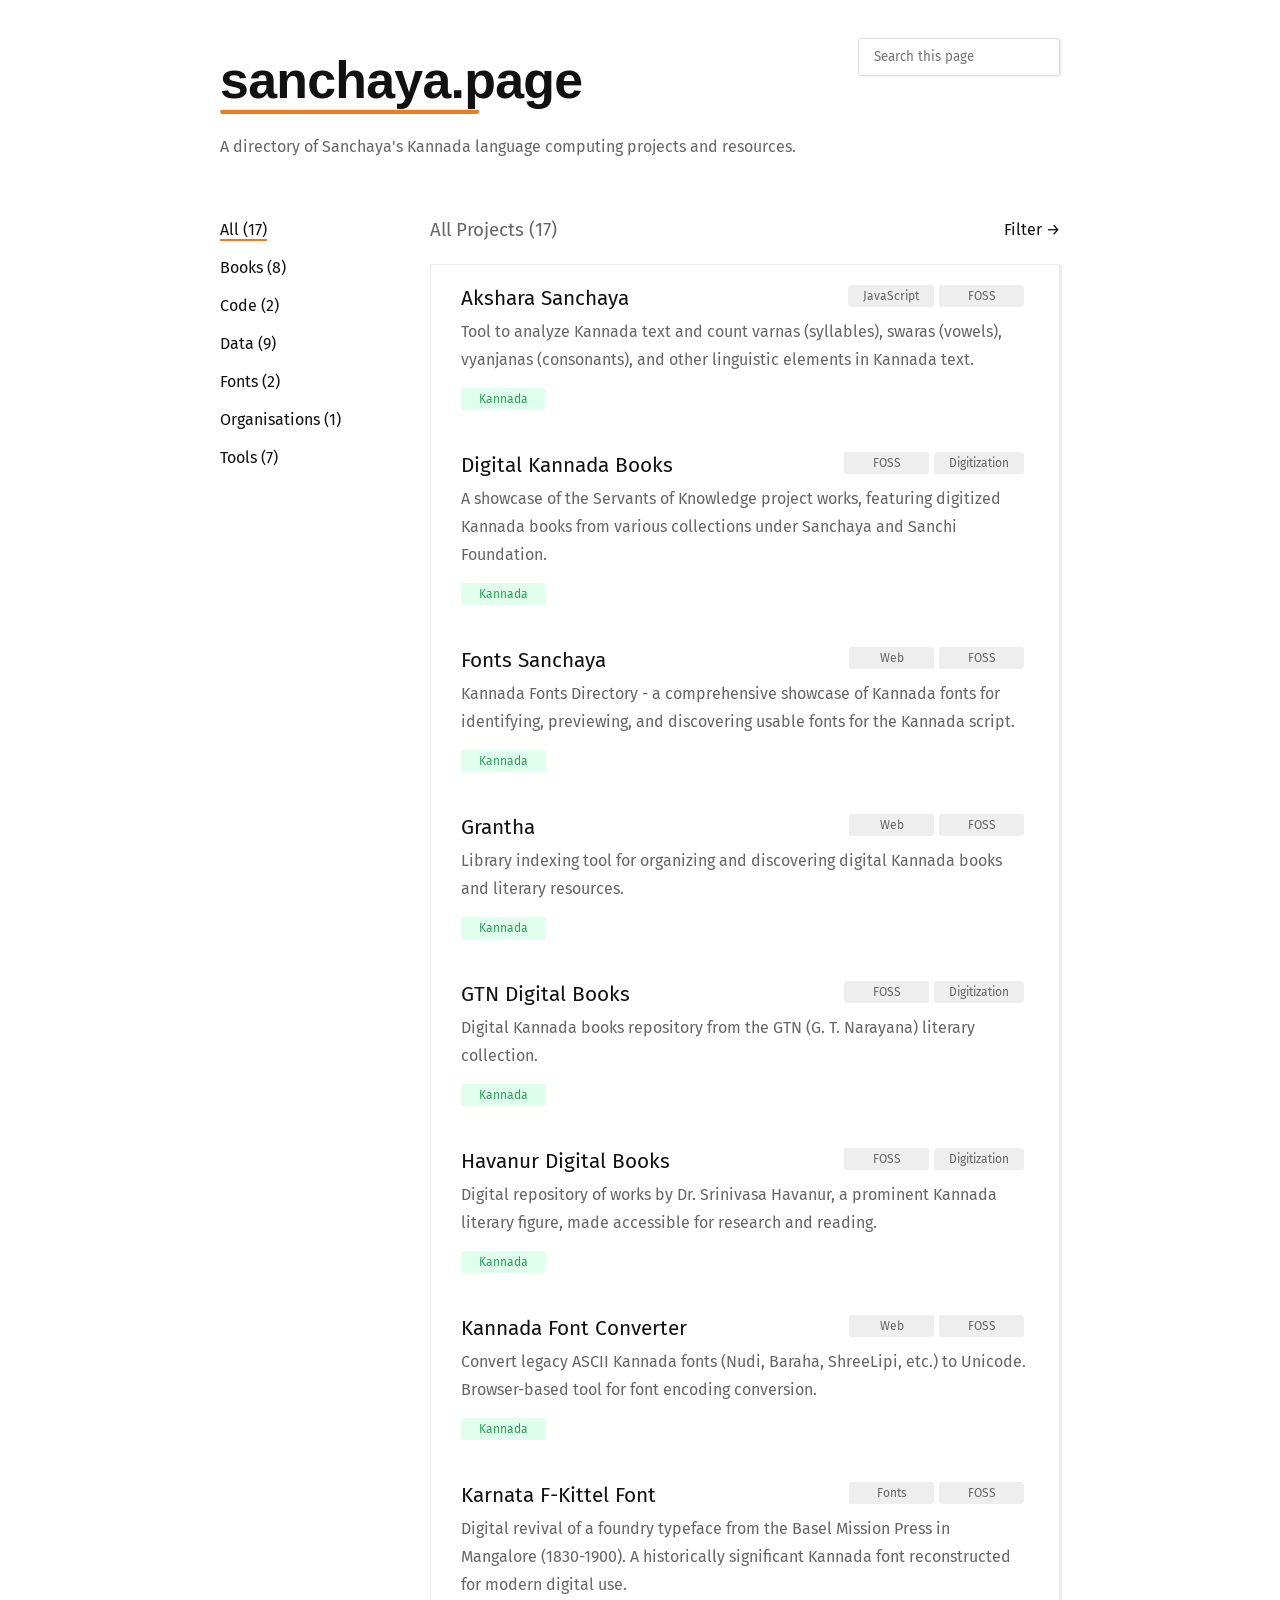
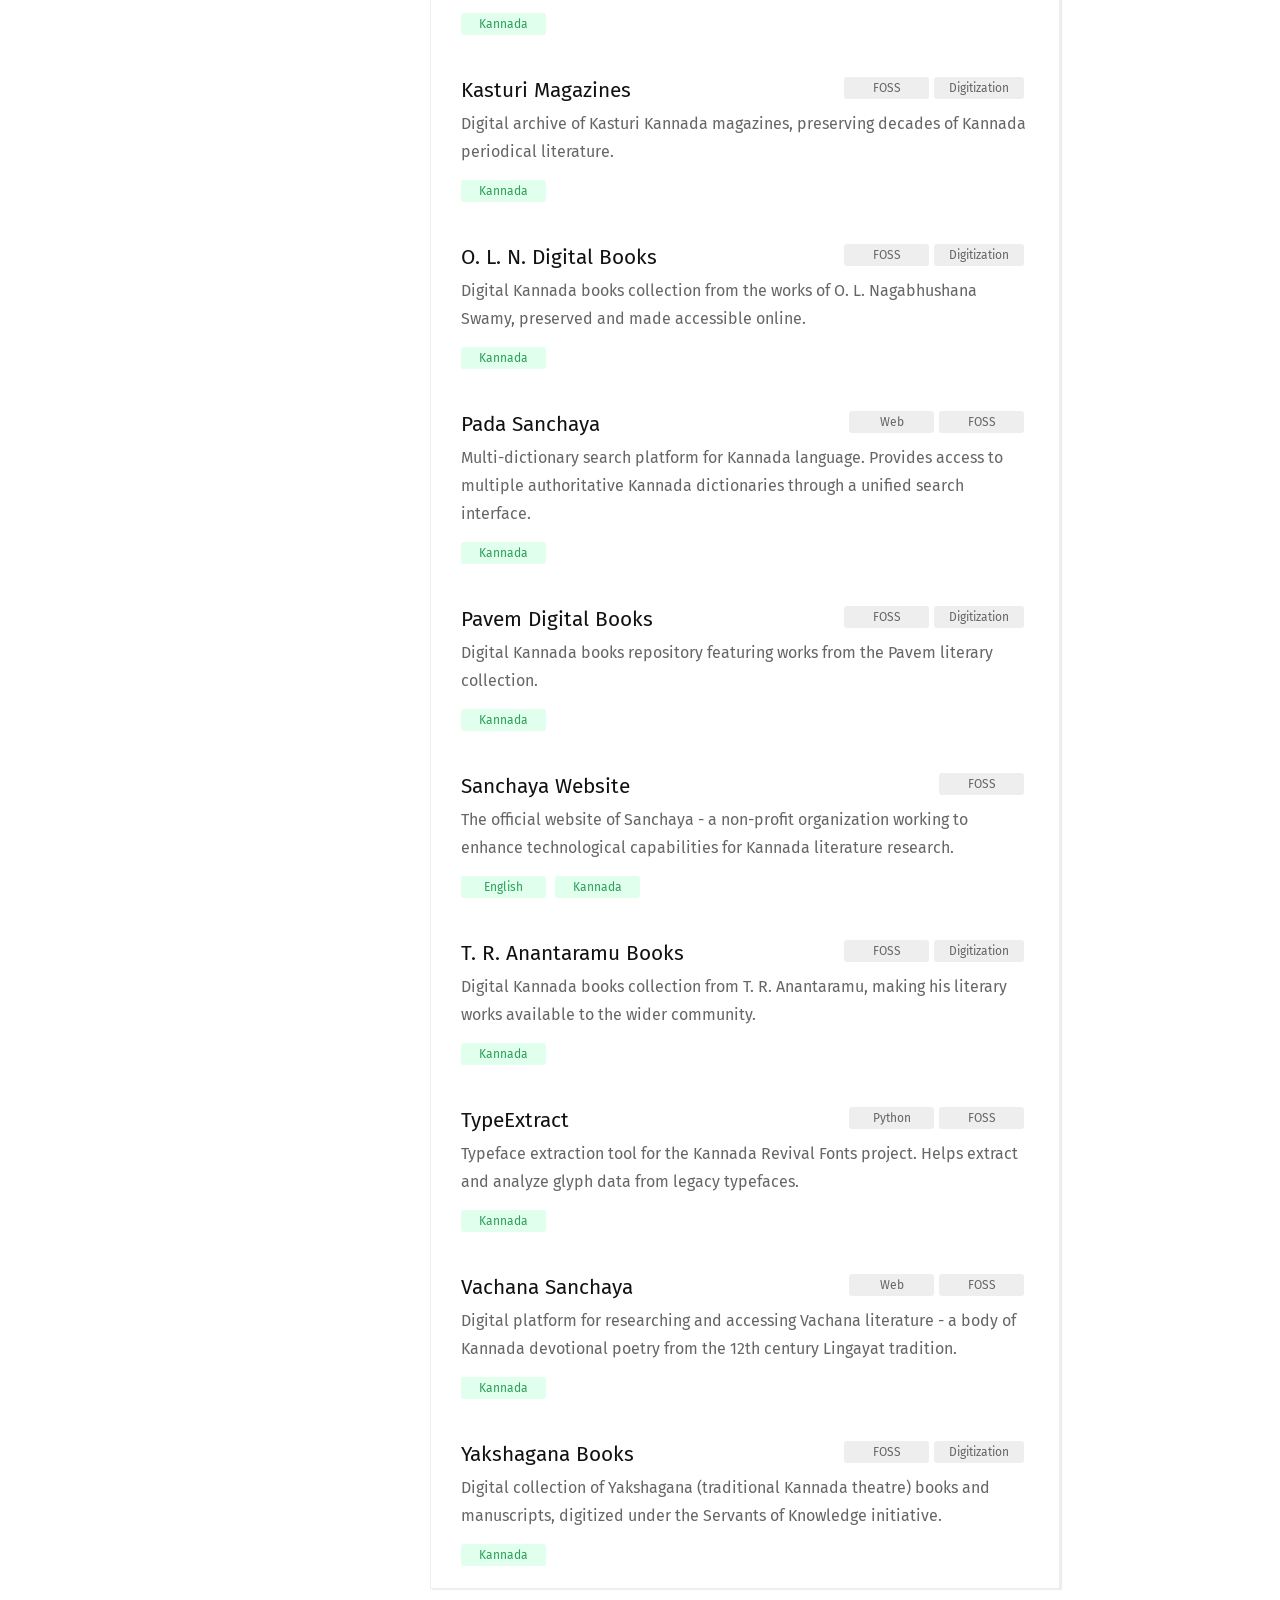
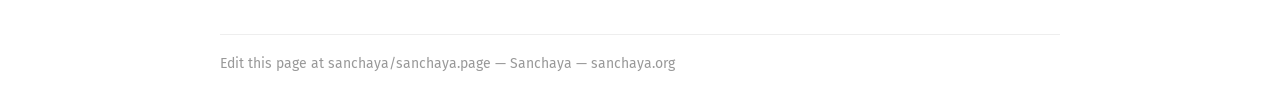
==== index.html @ 961c7a5e "Deploying to gh-pages from @ sanchaya/sanchaya.page@26c46afd0f513399bb273f22a6c9685f60fe6833 🚀" ====
<!DOCTYPE html>
<html lang="en">
<head>
	<title>All Projects / Sanchaya - Kannada language computing projects and resources</title>
	<meta http-equiv="Content-Type" content="text/html; charset=utf-8" />
	<meta name="description" content="Directory of All Projects projects by Sanchaya for Kannada language computing." />
	<meta name="referrer" content="no-referrer">
	<meta name="viewport" content="width=device-width, initial-scale=1" />
	<link rel="image_src" href="https://sanchaya.page/static/thumb.png" />

	<meta property="og:title" content="All Projects / Sanchaya projects" />
	<meta property="og:description" content="Directory of All Projects by Sanchaya for Kannada language computing." />
	<meta property="og:type" content="website" />
	<meta property="og:url" content="https://sanchaya.page/index.html" />
	<meta property="og:image" content="https://sanchaya.page/static/thumb.png" />

	<link href='https://fonts.googleapis.com/css?family=Fira+Sans:400&display=swap' rel='stylesheet' type='text/css' />
	<link href="static/style.css" rel="stylesheet" type="text/css" />
</head>
<body>

<nav class="nav">
	<div class="wrap">
		<header class="header">
			<a href="#" id="burger"><span></span><span></span><span></span></a>
			<div class="logo">
				<a href="/"><img src="static/logo.svg" alt="Sanchaya page" /></a>
				<p class="slogan">A directory of Sanchaya's Kannada language computing projects and resources.</p>
			</div>
			<div class="intro">
				<p><input id="search" class="search" type="text" placeholder="Search this page" /></p>
			</div>
		</header>
	</div>
</nav>

<div class="wrap">
	<div class="container">
		<section class="sidebar" id="sidebar">
			<ul class="index">
        <li class="selected"><a href="index.html">All (17)</a></li>
        
        <li class=""><a href="books.html">Books (8)</a></li>
        
        <li class=""><a href="code.html">Code (2)</a></li>
        
        <li class=""><a href="data.html">Data (9)</a></li>
        
        <li class=""><a href="fonts.html">Fonts (2)</a></li>
        
        <li class=""><a href="organisations.html">Organisations (1)</a></li>
        
        <li class=""><a href="tools.html">Tools (7)</a></li>
        
			</ul>
		</section>


		<section class="content">
			
				<a href="#" id="toggle-filters">Filter &rarr;</a>
			
			<section class="section" id="organisations">
				<h3>All Projects (17)</h3>

				<div class="filters" id="filters">
					
						<div class="languages">
							
								<label id="lang-English">
									<input type="checkbox" class="filter-language" for="lang-English" checked value="english" />English
								</label>
							
								<label id="lang-Kannada">
									<input type="checkbox" class="filter-language" for="lang-Kannada" checked value="kannada" />Kannada
								</label>
							

							<a href="#" class="toggle-filters" data-target="language" data-state="on">&larr; Toggle</a>
						</div>
					

					
						<div class="tags">
							
								<label id="tag-Digitization">
									<input type="checkbox" class="filter-tag" for="tag-Digitization" checked value="digitization" />Digitization
								</label>
							
								<label id="tag-FOSS">
									<input type="checkbox" class="filter-tag" for="tag-FOSS" checked value="foss" />FOSS
								</label>
							
								<label id="tag-Fonts">
									<input type="checkbox" class="filter-tag" for="tag-Fonts" checked value="fonts" />Fonts
								</label>
							
								<label id="tag-JavaScript">
									<input type="checkbox" class="filter-tag" for="tag-JavaScript" checked value="javascript" />JavaScript
								</label>
							
								<label id="tag-Python">
									<input type="checkbox" class="filter-tag" for="tag-Python" checked value="python" />Python
								</label>
							
								<label id="tag-Web">
									<input type="checkbox" class="filter-tag" for="tag-Web" checked value="web" />Web
								</label>
							

							<a href="#" class="toggle-filters" data-target="tag" data-state="on">&larr; Toggle</a>
						</div>
					
				</div>

				<ul id="items">
					
						<li class="item"
							data-languages="kannada|"
							data-tags="foss|javascript|">
							<h2 class="title">
								
									<span class="tag">FOSS</span>
								
									<span class="tag">JavaScript</span>
								
								<a href="https://github.com/sanchaya/akshara" class="link">Akshara Sanchaya</a>
							</h2>

							<p class="description">Tool to analyze Kannada text and count varnas (syllables), swaras (vowels), vyanjanas (consonants), and other linguistic elements in Kannada text.</p>

							<div class="tags">
								
									<span class="tag lang">Kannada</span>
								

								<a href="" class="reveal">+-4 &larr; View all</a>
							</div>
						</li>
					
						<li class="item"
							data-languages="kannada|"
							data-tags="digitization|foss|">
							<h2 class="title">
								
									<span class="tag">Digitization</span>
								
									<span class="tag">FOSS</span>
								
								<a href="https://github.com/sanchaya/digitalsanchaya" class="link">Digital Kannada Books</a>
							</h2>

							<p class="description">A showcase of the Servants of Knowledge project works, featuring digitized Kannada books from various collections under Sanchaya and Sanchi Foundation.</p>

							<div class="tags">
								
									<span class="tag lang">Kannada</span>
								

								<a href="" class="reveal">+-4 &larr; View all</a>
							</div>
						</li>
					
						<li class="item"
							data-languages="kannada|"
							data-tags="foss|web|">
							<h2 class="title">
								
									<span class="tag">FOSS</span>
								
									<span class="tag">Web</span>
								
								<a href="https://fonts.sanchaya.net" class="link">Fonts Sanchaya</a>
							</h2>

							<p class="description">Kannada Fonts Directory - a comprehensive showcase of Kannada fonts for identifying, previewing, and discovering usable fonts for the Kannada script.</p>

							<div class="tags">
								
									<span class="tag lang">Kannada</span>
								

								<a href="" class="reveal">+-4 &larr; View all</a>
							</div>
						</li>
					
						<li class="item"
							data-languages="kannada|"
							data-tags="foss|web|">
							<h2 class="title">
								
									<span class="tag">FOSS</span>
								
									<span class="tag">Web</span>
								
								<a href="https://grantha.sanchaya.net" class="link">Grantha</a>
							</h2>

							<p class="description">Library indexing tool for organizing and discovering digital Kannada books and literary resources.</p>

							<div class="tags">
								
									<span class="tag lang">Kannada</span>
								

								<a href="" class="reveal">+-4 &larr; View all</a>
							</div>
						</li>
					
						<li class="item"
							data-languages="kannada|"
							data-tags="digitization|foss|">
							<h2 class="title">
								
									<span class="tag">Digitization</span>
								
									<span class="tag">FOSS</span>
								
								<a href="https://gtn.sanchaya.net" class="link">GTN Digital Books</a>
							</h2>

							<p class="description">Digital Kannada books repository from the GTN (G. T. Narayana) literary collection.</p>

							<div class="tags">
								
									<span class="tag lang">Kannada</span>
								

								<a href="" class="reveal">+-4 &larr; View all</a>
							</div>
						</li>
					
						<li class="item"
							data-languages="kannada|"
							data-tags="digitization|foss|">
							<h2 class="title">
								
									<span class="tag">Digitization</span>
								
									<span class="tag">FOSS</span>
								
								<a href="https://havanur.sanchaya.net" class="link">Havanur Digital Books</a>
							</h2>

							<p class="description">Digital repository of works by Dr. Srinivasa Havanur, a prominent Kannada literary figure, made accessible for research and reading.</p>

							<div class="tags">
								
									<span class="tag lang">Kannada</span>
								

								<a href="" class="reveal">+-4 &larr; View all</a>
							</div>
						</li>
					
						<li class="item"
							data-languages="kannada|"
							data-tags="foss|web|">
							<h2 class="title">
								
									<span class="tag">FOSS</span>
								
									<span class="tag">Web</span>
								
								<a href="https://github.com/sanchaya/kannada-font-converter" class="link">Kannada Font Converter</a>
							</h2>

							<p class="description">Convert legacy ASCII Kannada fonts (Nudi, Baraha, ShreeLipi, etc.) to Unicode. Browser-based tool for font encoding conversion.</p>

							<div class="tags">
								
									<span class="tag lang">Kannada</span>
								

								<a href="" class="reveal">+-4 &larr; View all</a>
							</div>
						</li>
					
						<li class="item"
							data-languages="kannada|"
							data-tags="foss|fonts|">
							<h2 class="title">
								
									<span class="tag">FOSS</span>
								
									<span class="tag">Fonts</span>
								
								<a href="https://github.com/sanchaya/karnata-f-kittel-font" class="link">Karnata F-Kittel Font</a>
							</h2>

							<p class="description">Digital revival of a foundry typeface from the Basel Mission Press in Mangalore (1830-1900). A historically significant Kannada font reconstructed for modern digital use.</p>

							<div class="tags">
								
									<span class="tag lang">Kannada</span>
								

								<a href="" class="reveal">+-4 &larr; View all</a>
							</div>
						</li>
					
						<li class="item"
							data-languages="kannada|"
							data-tags="digitization|foss|">
							<h2 class="title">
								
									<span class="tag">Digitization</span>
								
									<span class="tag">FOSS</span>
								
								<a href="https://kasturi.sanchaya.net" class="link">Kasturi Magazines</a>
							</h2>

							<p class="description">Digital archive of Kasturi Kannada magazines, preserving decades of Kannada periodical literature.</p>

							<div class="tags">
								
									<span class="tag lang">Kannada</span>
								

								<a href="" class="reveal">+-4 &larr; View all</a>
							</div>
						</li>
					
						<li class="item"
							data-languages="kannada|"
							data-tags="digitization|foss|">
							<h2 class="title">
								
									<span class="tag">Digitization</span>
								
									<span class="tag">FOSS</span>
								
								<a href="https://oln.sanchaya.net" class="link">O. L. N. Digital Books</a>
							</h2>

							<p class="description">Digital Kannada books collection from the works of O. L. Nagabhushana Swamy, preserved and made accessible online.</p>

							<div class="tags">
								
									<span class="tag lang">Kannada</span>
								

								<a href="" class="reveal">+-4 &larr; View all</a>
							</div>
						</li>
					
						<li class="item"
							data-languages="kannada|"
							data-tags="foss|web|">
							<h2 class="title">
								
									<span class="tag">FOSS</span>
								
									<span class="tag">Web</span>
								
								<a href="https://pada.sanchaya.net" class="link">Pada Sanchaya</a>
							</h2>

							<p class="description">Multi-dictionary search platform for Kannada language. Provides access to multiple authoritative Kannada dictionaries through a unified search interface.</p>

							<div class="tags">
								
									<span class="tag lang">Kannada</span>
								

								<a href="" class="reveal">+-4 &larr; View all</a>
							</div>
						</li>
					
						<li class="item"
							data-languages="kannada|"
							data-tags="digitization|foss|">
							<h2 class="title">
								
									<span class="tag">Digitization</span>
								
									<span class="tag">FOSS</span>
								
								<a href="https://pavem.sanchaya.net" class="link">Pavem Digital Books</a>
							</h2>

							<p class="description">Digital Kannada books repository featuring works from the Pavem literary collection.</p>

							<div class="tags">
								
									<span class="tag lang">Kannada</span>
								

								<a href="" class="reveal">+-4 &larr; View all</a>
							</div>
						</li>
					
						<li class="item"
							data-languages="english|kannada|"
							data-tags="foss|">
							<h2 class="title">
								
									<span class="tag">FOSS</span>
								
								<a href="https://sanchaya.org" class="link">Sanchaya Website</a>
							</h2>

							<p class="description">The official website of Sanchaya - a non-profit organization working to enhance technological capabilities for Kannada literature research.</p>

							<div class="tags">
								
									<span class="tag lang">English</span>
								
									<span class="tag lang">Kannada</span>
								

								<a href="" class="reveal">+-3 &larr; View all</a>
							</div>
						</li>
					
						<li class="item"
							data-languages="kannada|"
							data-tags="digitization|foss|">
							<h2 class="title">
								
									<span class="tag">Digitization</span>
								
									<span class="tag">FOSS</span>
								
								<a href="https://tra.sanchaya.net" class="link">T. R. Anantaramu Books</a>
							</h2>

							<p class="description">Digital Kannada books collection from T. R. Anantaramu, making his literary works available to the wider community.</p>

							<div class="tags">
								
									<span class="tag lang">Kannada</span>
								

								<a href="" class="reveal">+-4 &larr; View all</a>
							</div>
						</li>
					
						<li class="item"
							data-languages="kannada|"
							data-tags="foss|python|">
							<h2 class="title">
								
									<span class="tag">FOSS</span>
								
									<span class="tag">Python</span>
								
								<a href="https://github.com/sanchaya/typeextract" class="link">TypeExtract</a>
							</h2>

							<p class="description">Typeface extraction tool for the Kannada Revival Fonts project. Helps extract and analyze glyph data from legacy typefaces.</p>

							<div class="tags">
								
									<span class="tag lang">Kannada</span>
								

								<a href="" class="reveal">+-4 &larr; View all</a>
							</div>
						</li>
					
						<li class="item"
							data-languages="kannada|"
							data-tags="foss|web|">
							<h2 class="title">
								
									<span class="tag">FOSS</span>
								
									<span class="tag">Web</span>
								
								<a href="https://vachana.sanchaya.net" class="link">Vachana Sanchaya</a>
							</h2>

							<p class="description">Digital platform for researching and accessing Vachana literature - a body of Kannada devotional poetry from the 12th century Lingayat tradition.</p>

							<div class="tags">
								
									<span class="tag lang">Kannada</span>
								

								<a href="" class="reveal">+-4 &larr; View all</a>
							</div>
						</li>
					
						<li class="item"
							data-languages="kannada|"
							data-tags="digitization|foss|">
							<h2 class="title">
								
									<span class="tag">Digitization</span>
								
									<span class="tag">FOSS</span>
								
								<a href="https://yakshagana.sanchaya.net" class="link">Yakshagana Books</a>
							</h2>

							<p class="description">Digital collection of Yakshagana (traditional Kannada theatre) books and manuscripts, digitized under the Servants of Knowledge initiative.</p>

							<div class="tags">
								
									<span class="tag lang">Kannada</span>
								

								<a href="" class="reveal">+-4 &larr; View all</a>
							</div>
						</li>
					
				</ul>
			</section>
		</section><!-- content -->
	</div><!-- container -->

	<footer>
		Edit this page at <a href="https://github.com/sanchaya/sanchaya.page">sanchaya/sanchaya.page</a>
		&mdash; Sanchaya &mdash; <a href="https://sanchaya.org">sanchaya.org</a>
	</footer>

	<script src="static/main.js"></script>
</div>
</body>
</html>
---- static/style.css ----
* {
	box-sizing: border-box;
}
body {
	font-family: "Fira Sans", "Helvetica Neue", "Segoe UI", sans-serif;
	font-size: 16px;
	line-height: 28px;
	color: #666;
}

input, textarea, select {
	font-family: "Fira Sans", "Helvetica Neue", "Segoe UI", sans-serif;
	border: 1px solid #ddd;
	padding: 10px 15px;
	border-radius: 3px;
}

h1, h2, h3, h4, h5 {
	font-weight: 400;
	margin: 0 0 20px 0;
}
h1 {
	font-size: 2em;
}
h2 {
	font-size: 1.3em;
	margin-bottom: 5px;
}

a {
	color: #111;
	text-decoration: none;
}
	a:hover {
		border-bottom: 2px solid #e67e22;
	}

p {
	margin: 0 0 10px 0;
}

ul {
	margin: 0;
	padding: 0;
	list-style-type: none;
}

footer {
	font-size: 0.875em;
	border-top: 1px solid #eee;
	margin: 45px 0 15px 0;
	padding-top: 15px;
	color: #999;
}
	footer a {
		color: #999;
	}

.wrap {
	max-width: 900px;
	margin: 0 auto;
	padding: 30px 30px 0 30px;
}
.header {
	width: 100%;
	display: flex;
	margin-bottom: 15px;
}
	.logo a {
		border: 0;
	}
	#burger {
		float: right;
		display: none;
	}
		#burger span {
			background: #111;
			display: block;
			height: 3px;
			width: 25px;
			margin-bottom: 4px;
			border-radius: 2px;
		}
		#burger:hover {
			border: 0;
		}
		#burger:hover span {
			background: #e67e22;
		}

.container {
	display: flex;
}
.sidebar {
	flex: 25%;
}
	.sidebar li {
		margin-bottom: 10px;
		font-style: capitalize;
	}
	.sidebar li.selected a {
		border-bottom: 2px solid #e67e22;
	}
.content {
	flex: 75%;
}

.index {
	margin: 0;
}
.intro {
	margin-left: auto;
}
.search {
	float: right;
	box-shadow: 2px 1px 2px #f1f1f1;
}

/* Entries */
#toggle-filters {
	float: right;
}

#filters {
	margin-bottom: 30px;
	display: none;
}
	#filters label {
		cursor: pointer;
		margin-right: 10px;
		display: inline-block;
	}

.toggle-filters {
	font-size: 0.875em;
}


.tag {
	background: #eee;
	font-size: 12px;
	color: #666;
	line-height: 1em;
	text-align: center;
	margin-right: 5px;

	display: inline-block;
	min-width: 85px;
	padding: 5px 15px;
	border-radius: 3px;
}
	.tag.lang {
		background: #e0ffec;
		color: #2ca05a;
	}

	/* Show max 5 tags and the "Reveal" link next to it */
	.tags .tag:nth-child(n+6) {
		display: none;
	}
	.tags .reveal {
		display: none;
	}
	.tags .tag:nth-child(n+6)+.reveal {
		display: inline-block;
		font-size: 0.875em;
		line-height: 1em;
	}
	.tags.visible .tag {
		display: inline-block !important;
	}

.title .tag {
	float: right;
}

.languages {
	margin-bottom: 20px;
}

#items {
	box-shadow: 2px 1px 1px #eee;
	border: 1px solid #eee;
}
	#items .item {
		padding: 20px 30px;
	}
	#items .item:hover {
		background: #f9f9f9;
	}

@media(max-width: 750px) {
	.wrap {
		padding: 15px;
	}
	.header {
		display: block;
		margin: 0;
	}
	#burger {
		display: block;
	}
	.search {
		float: none;
		width: 100%;
	}
	.intro {
		margin: auto;
	}
	.container {
		display: block;
	}
	.sidebar {
		text-align: center;
		display: none;
	}
	#items .item {
		padding: 15px 15px;
	}
}
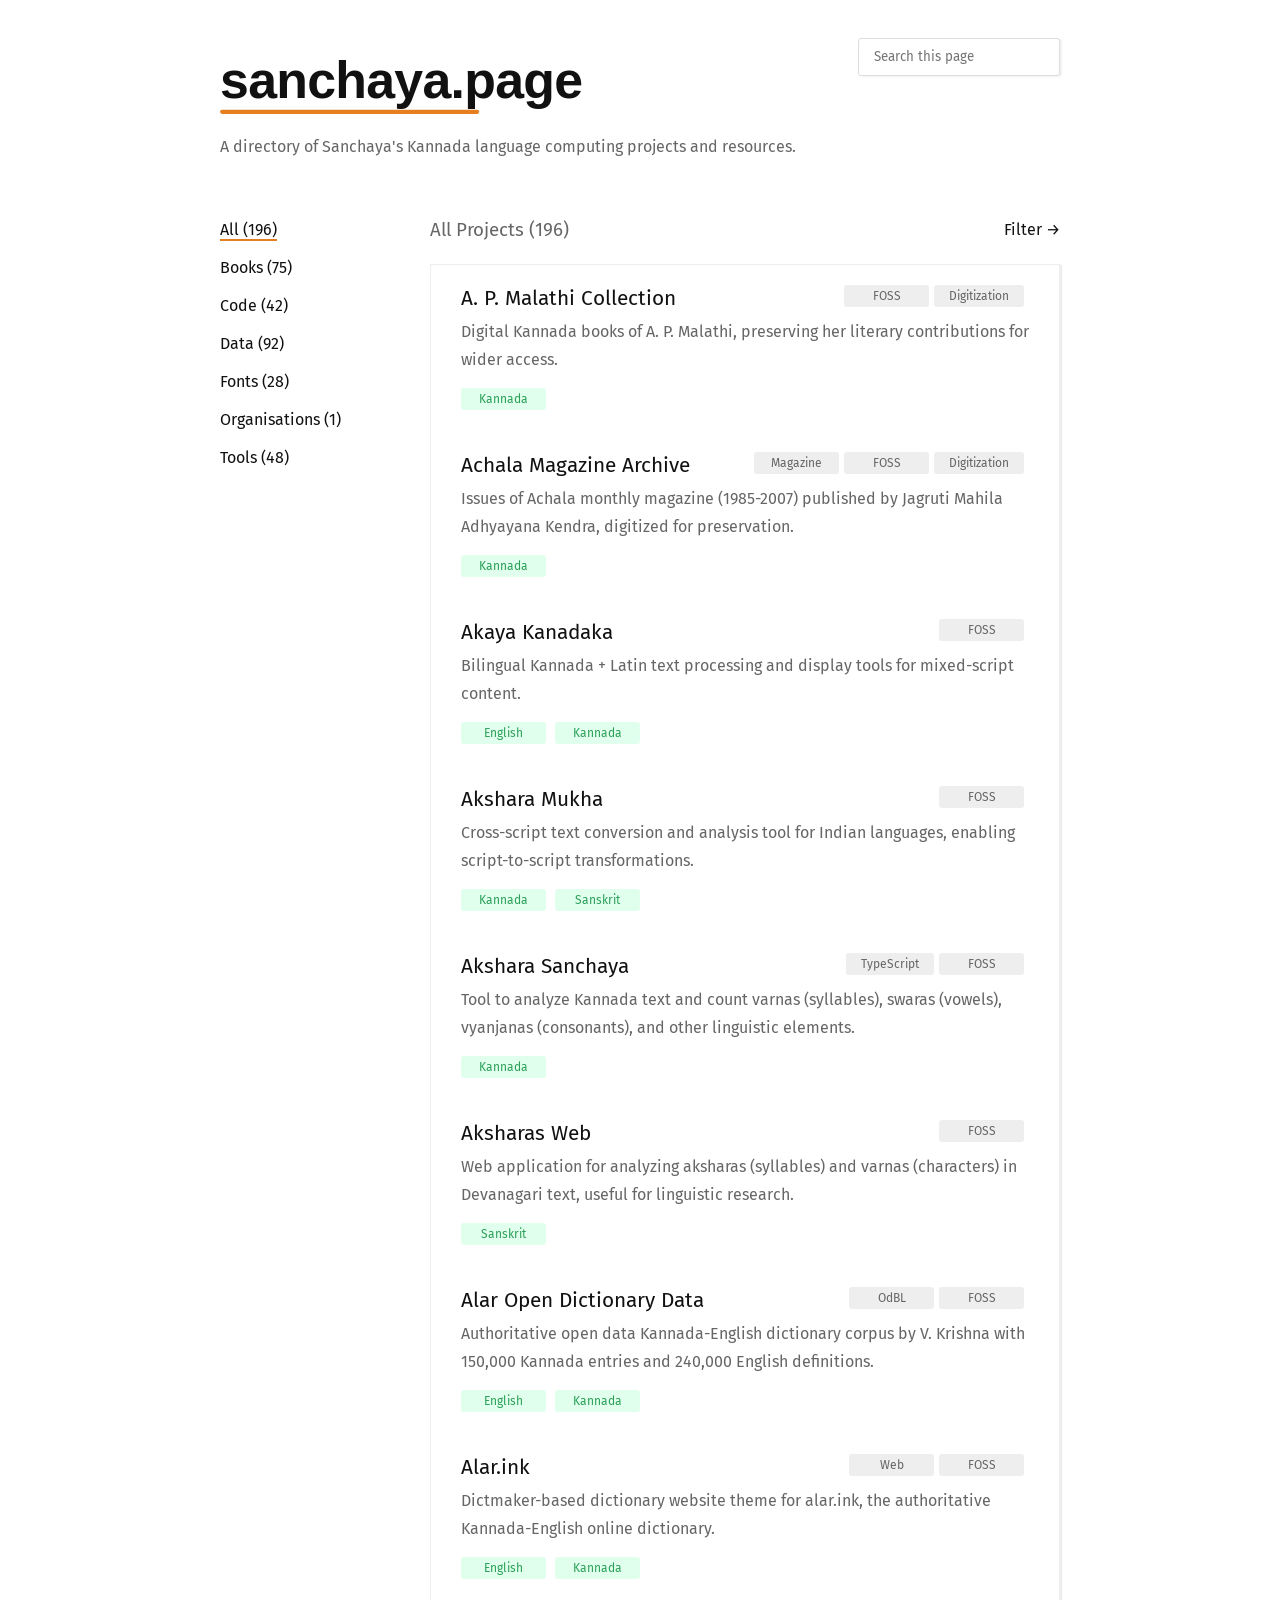
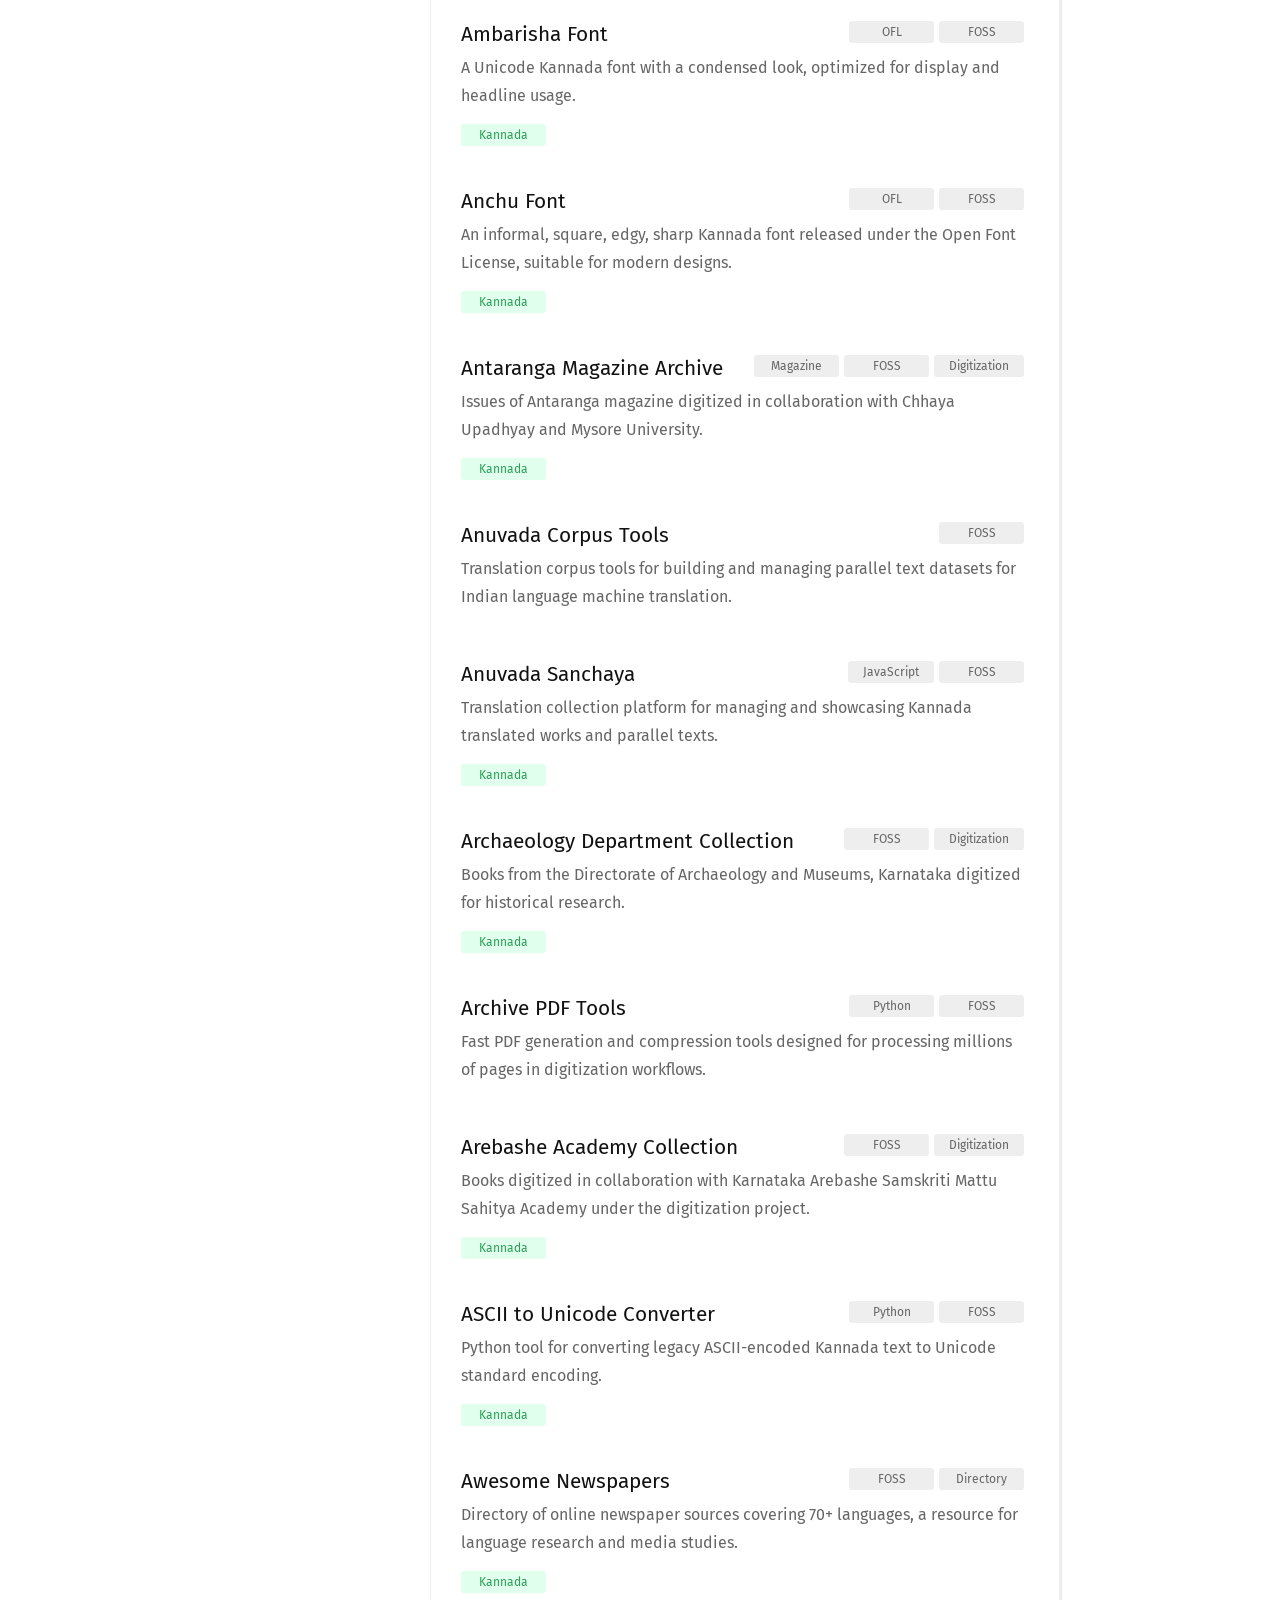
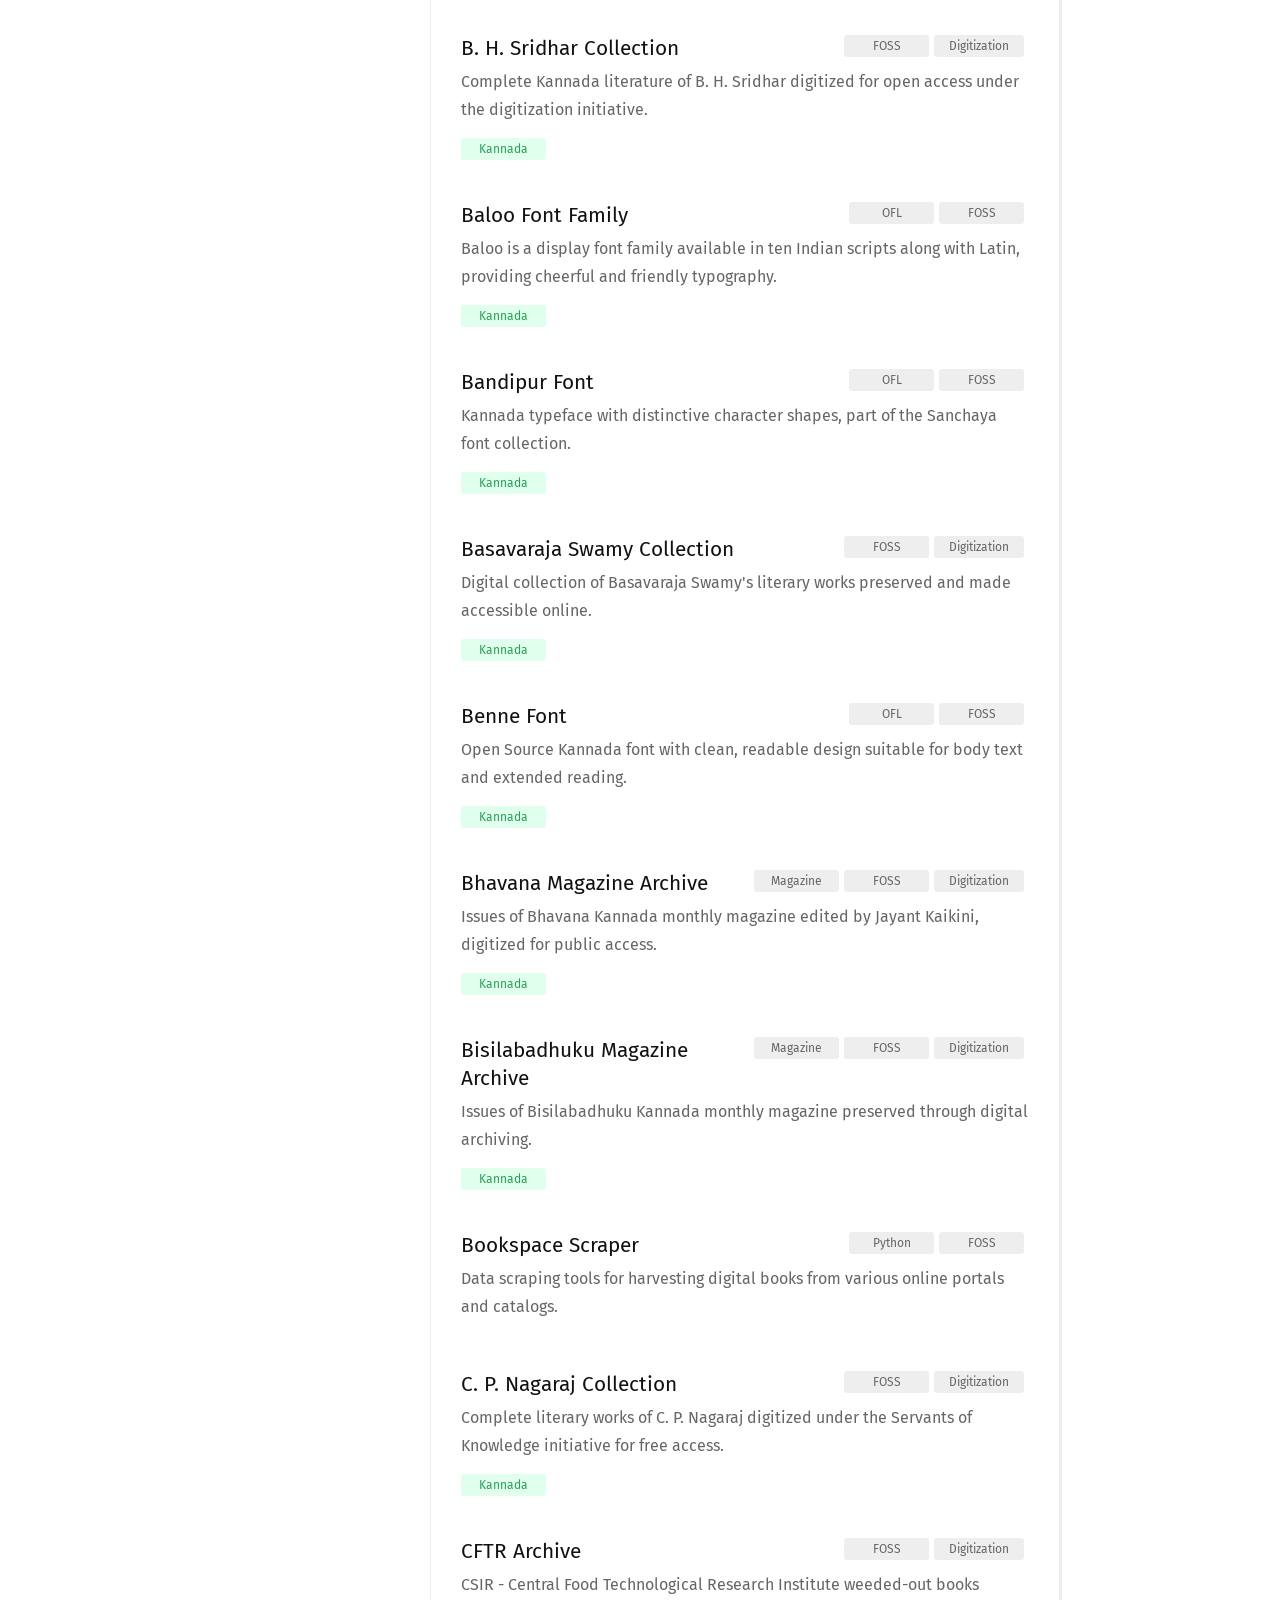
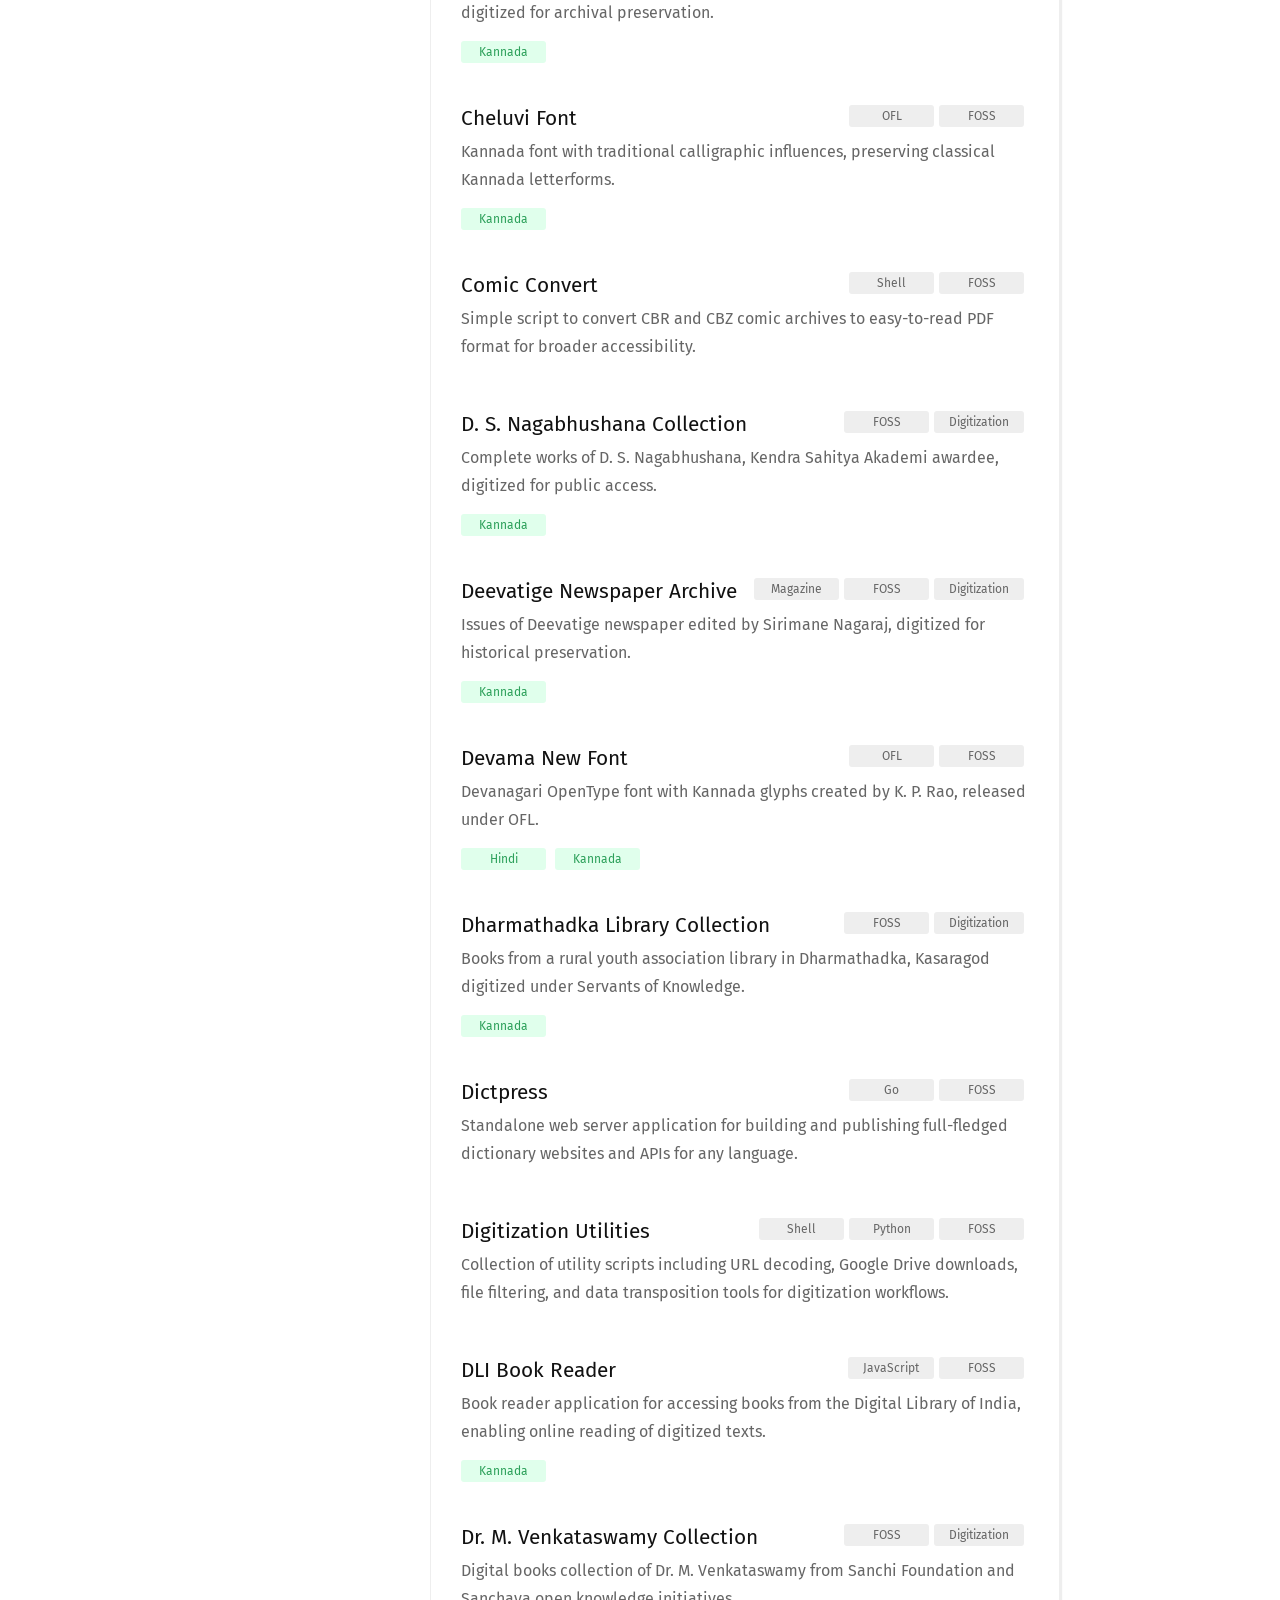
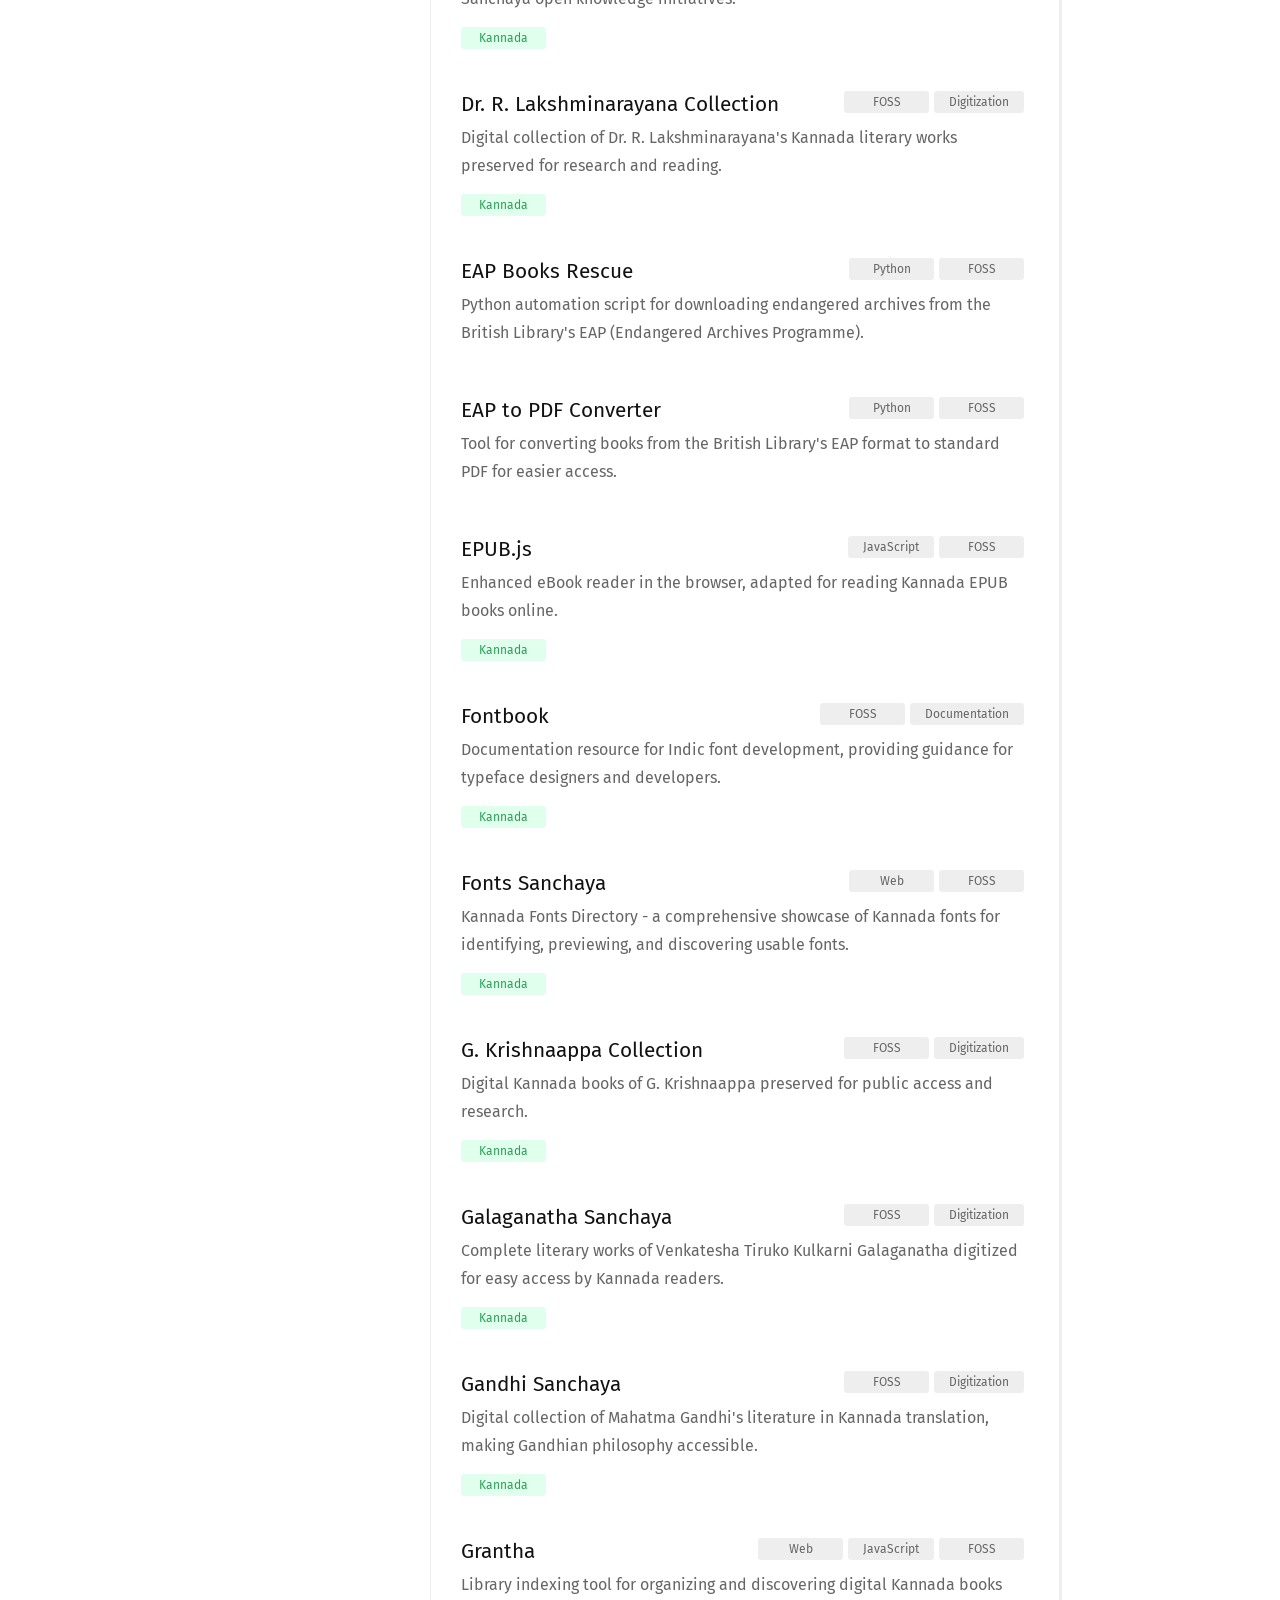
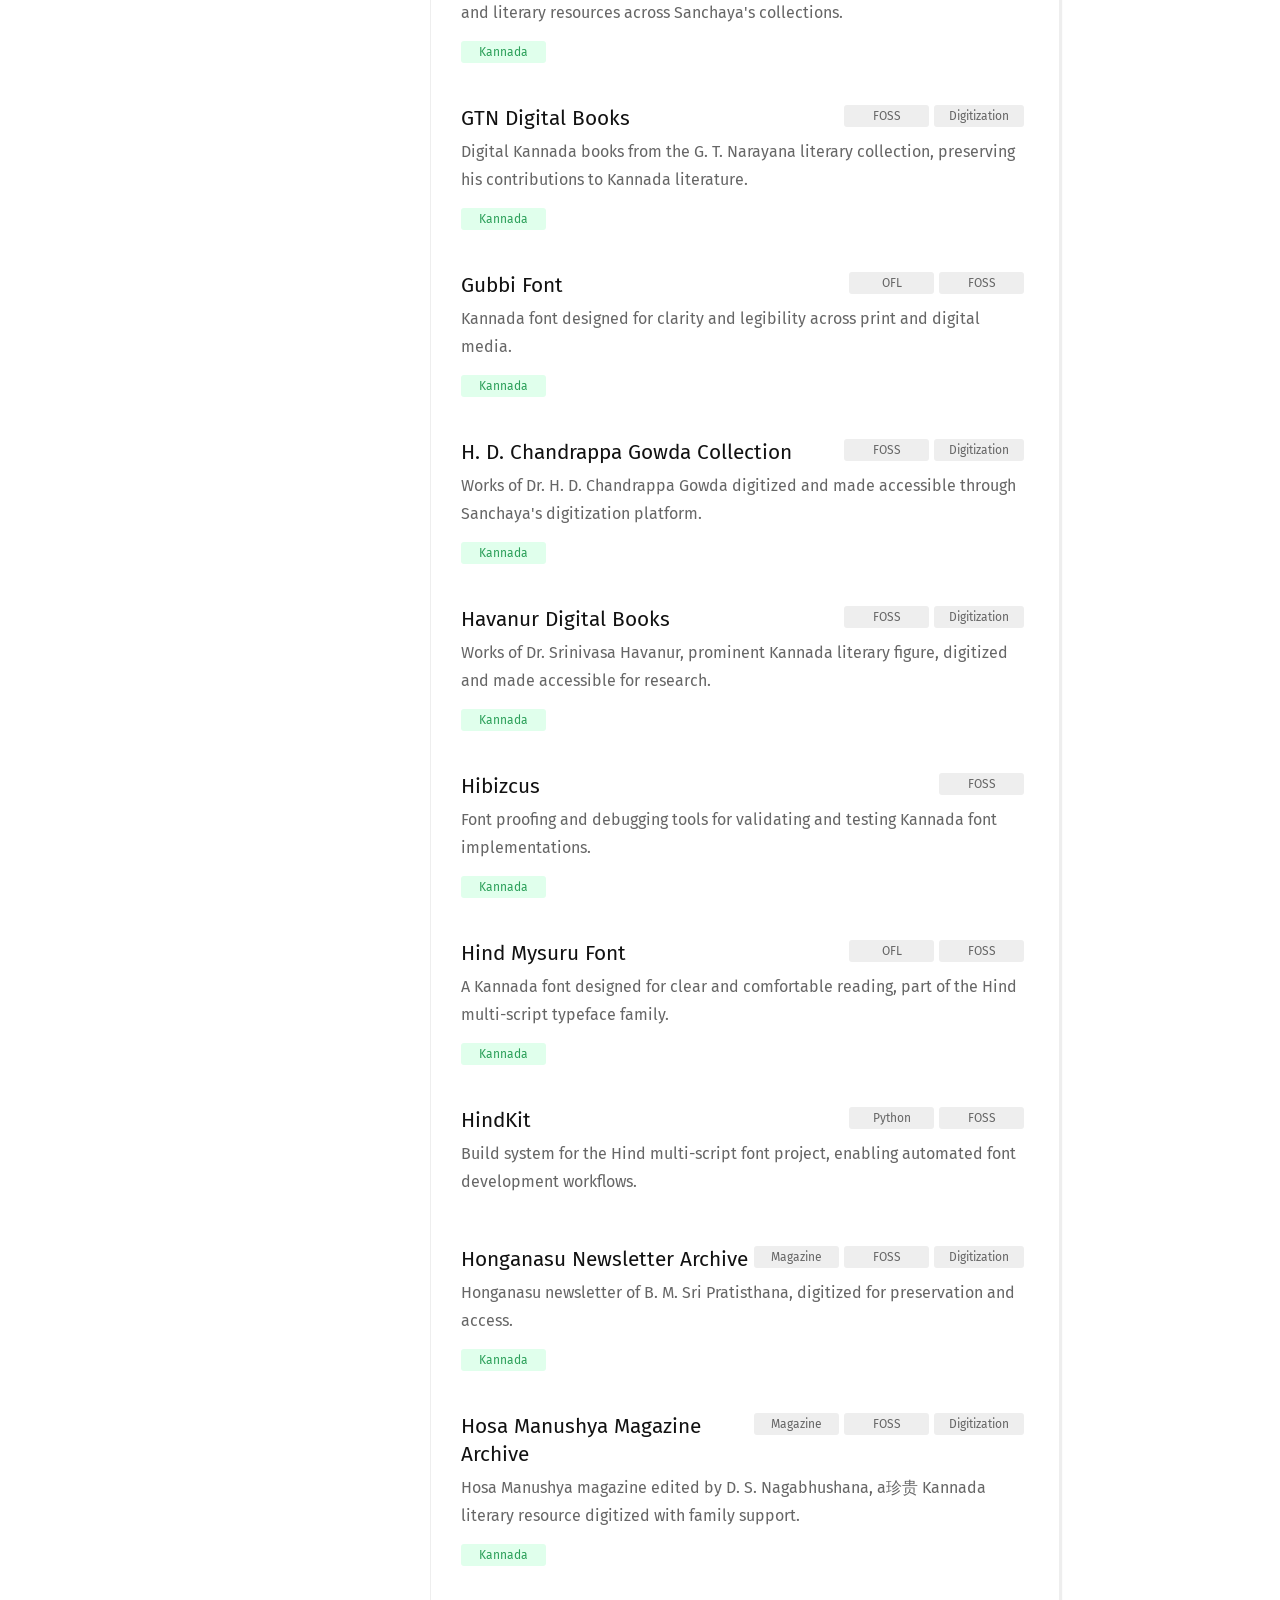
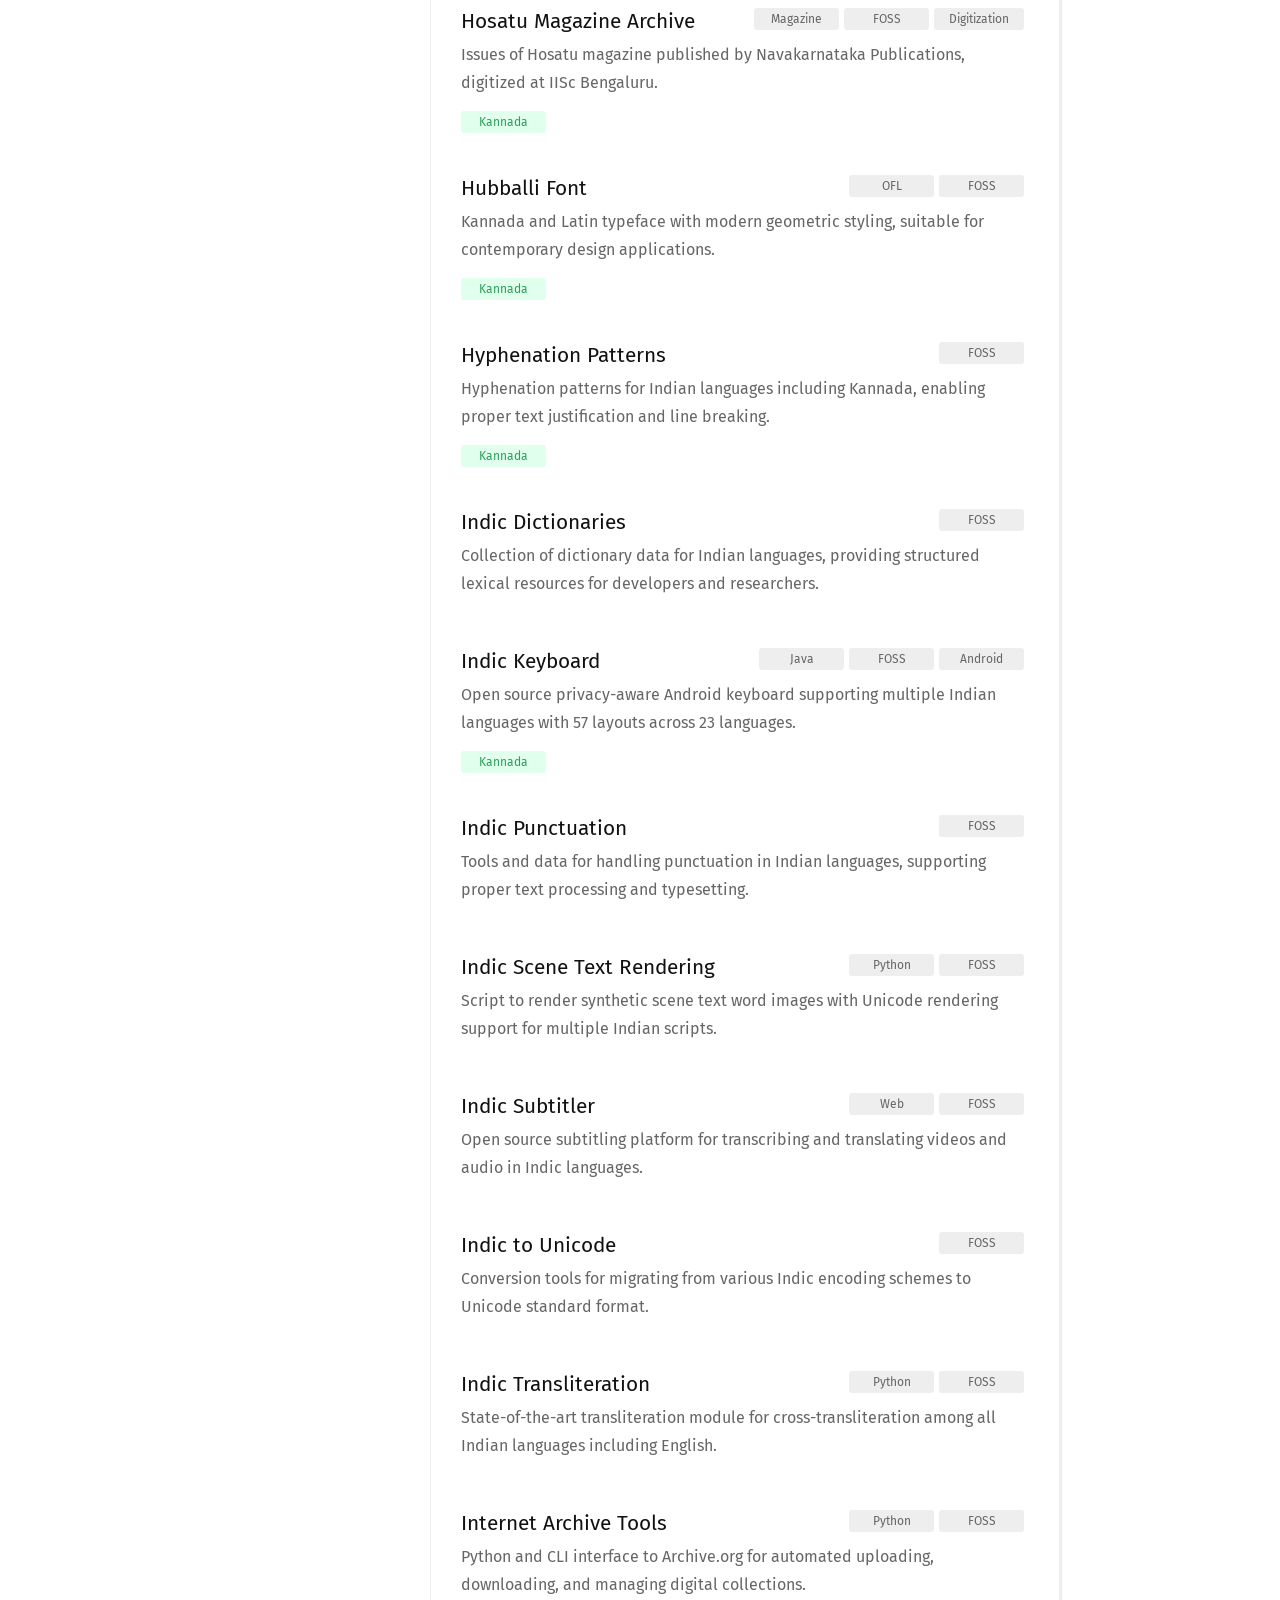
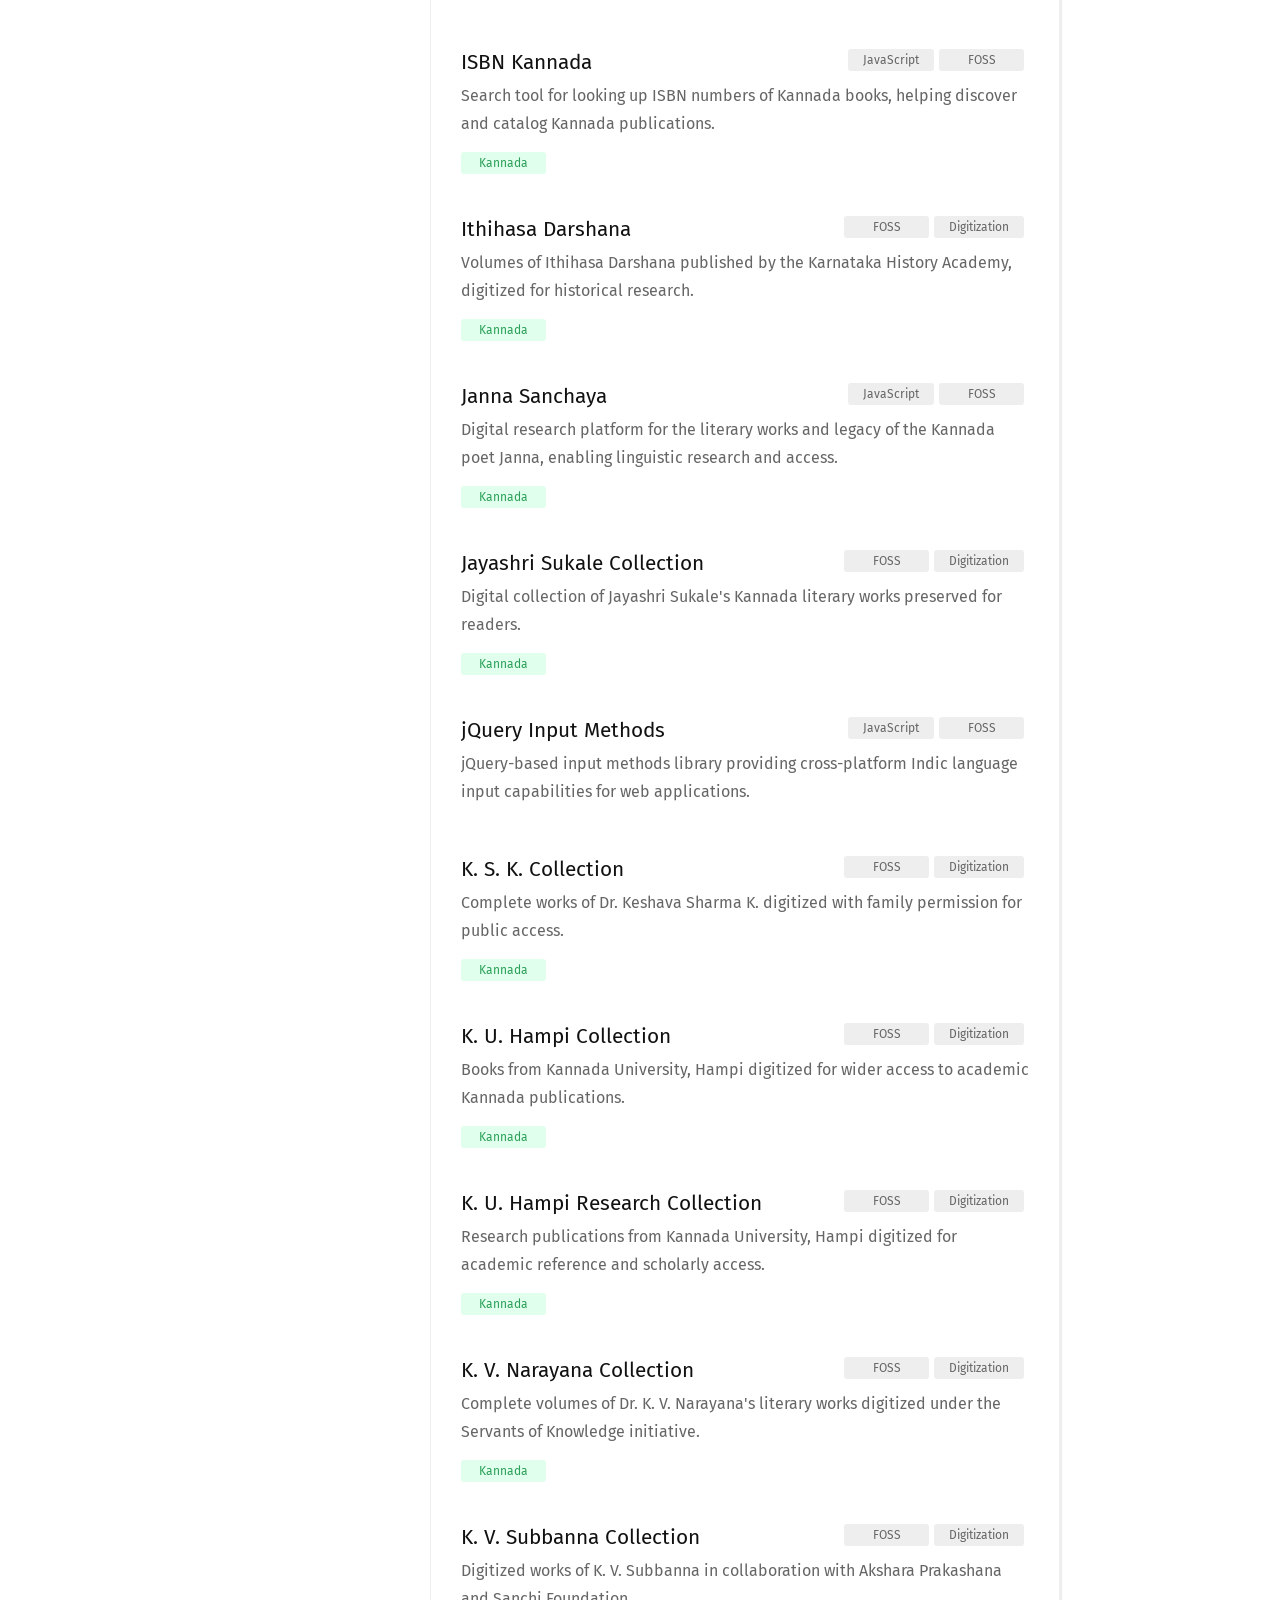
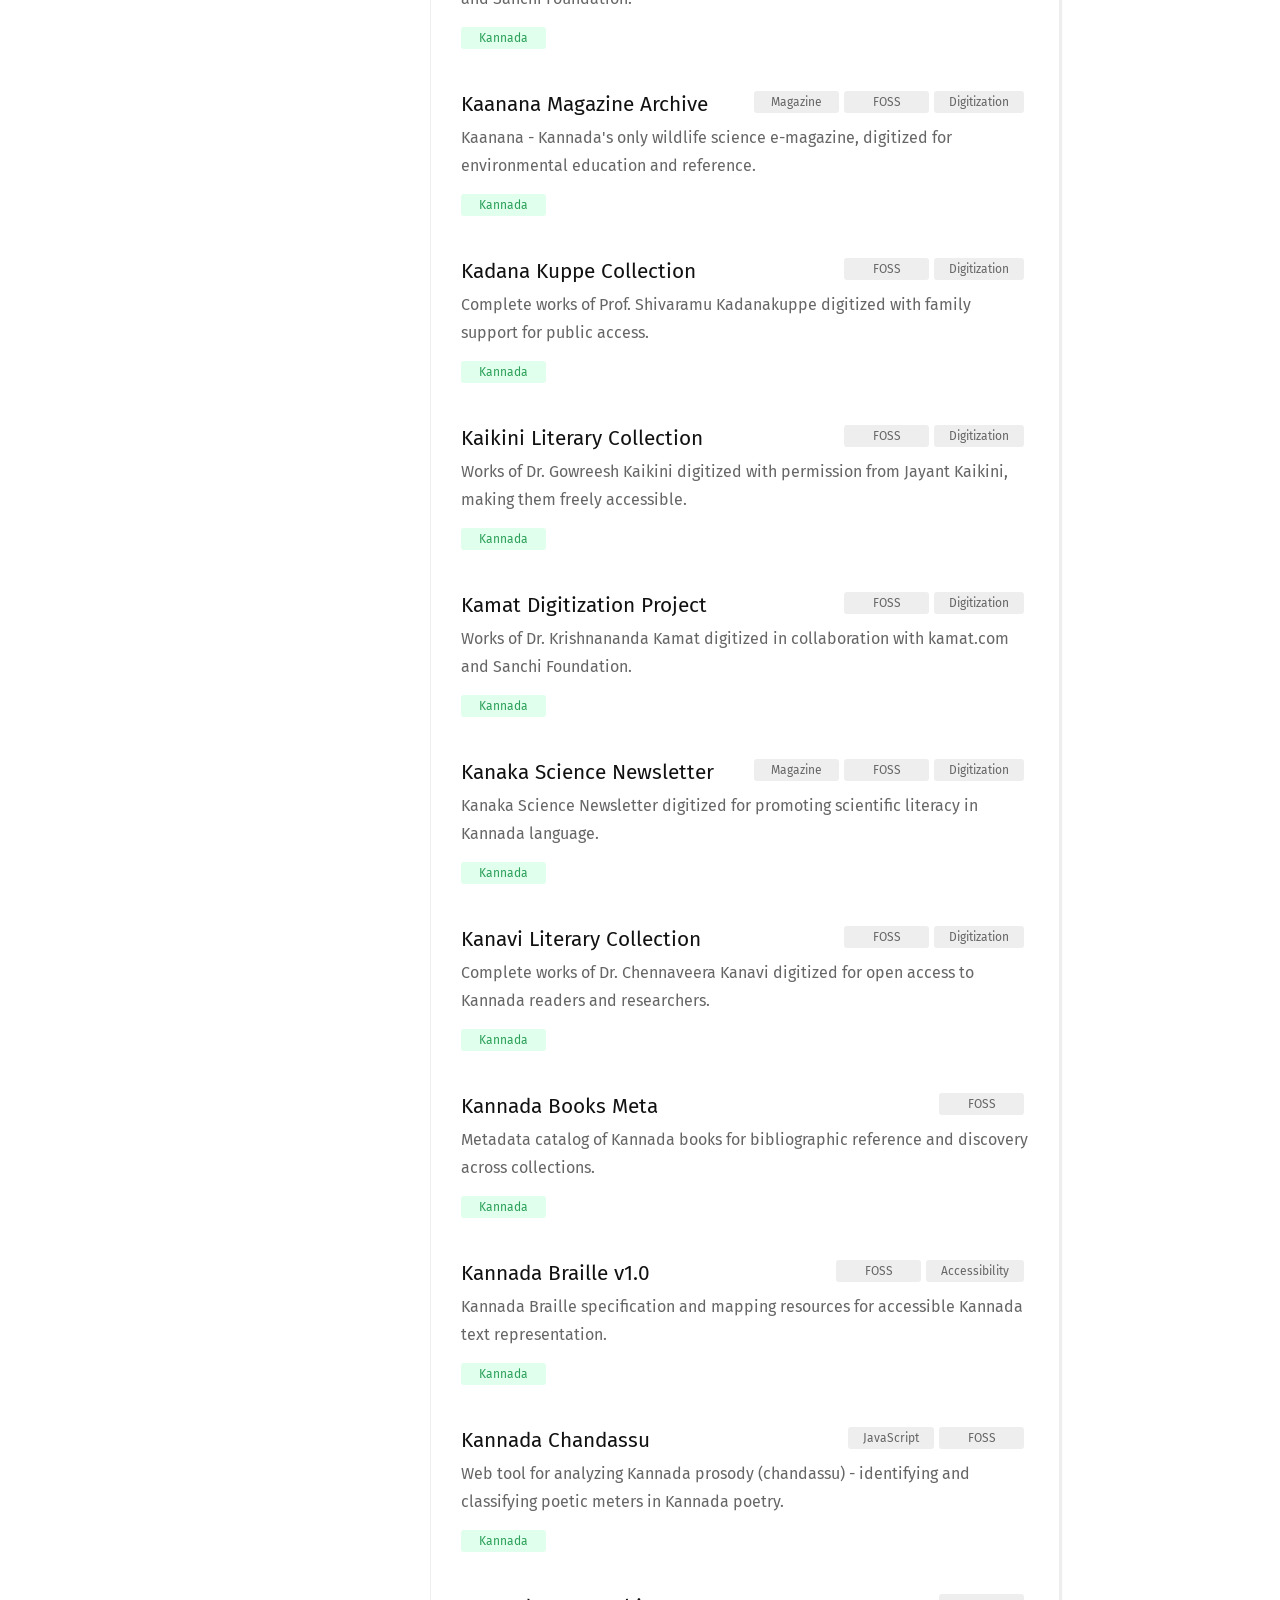
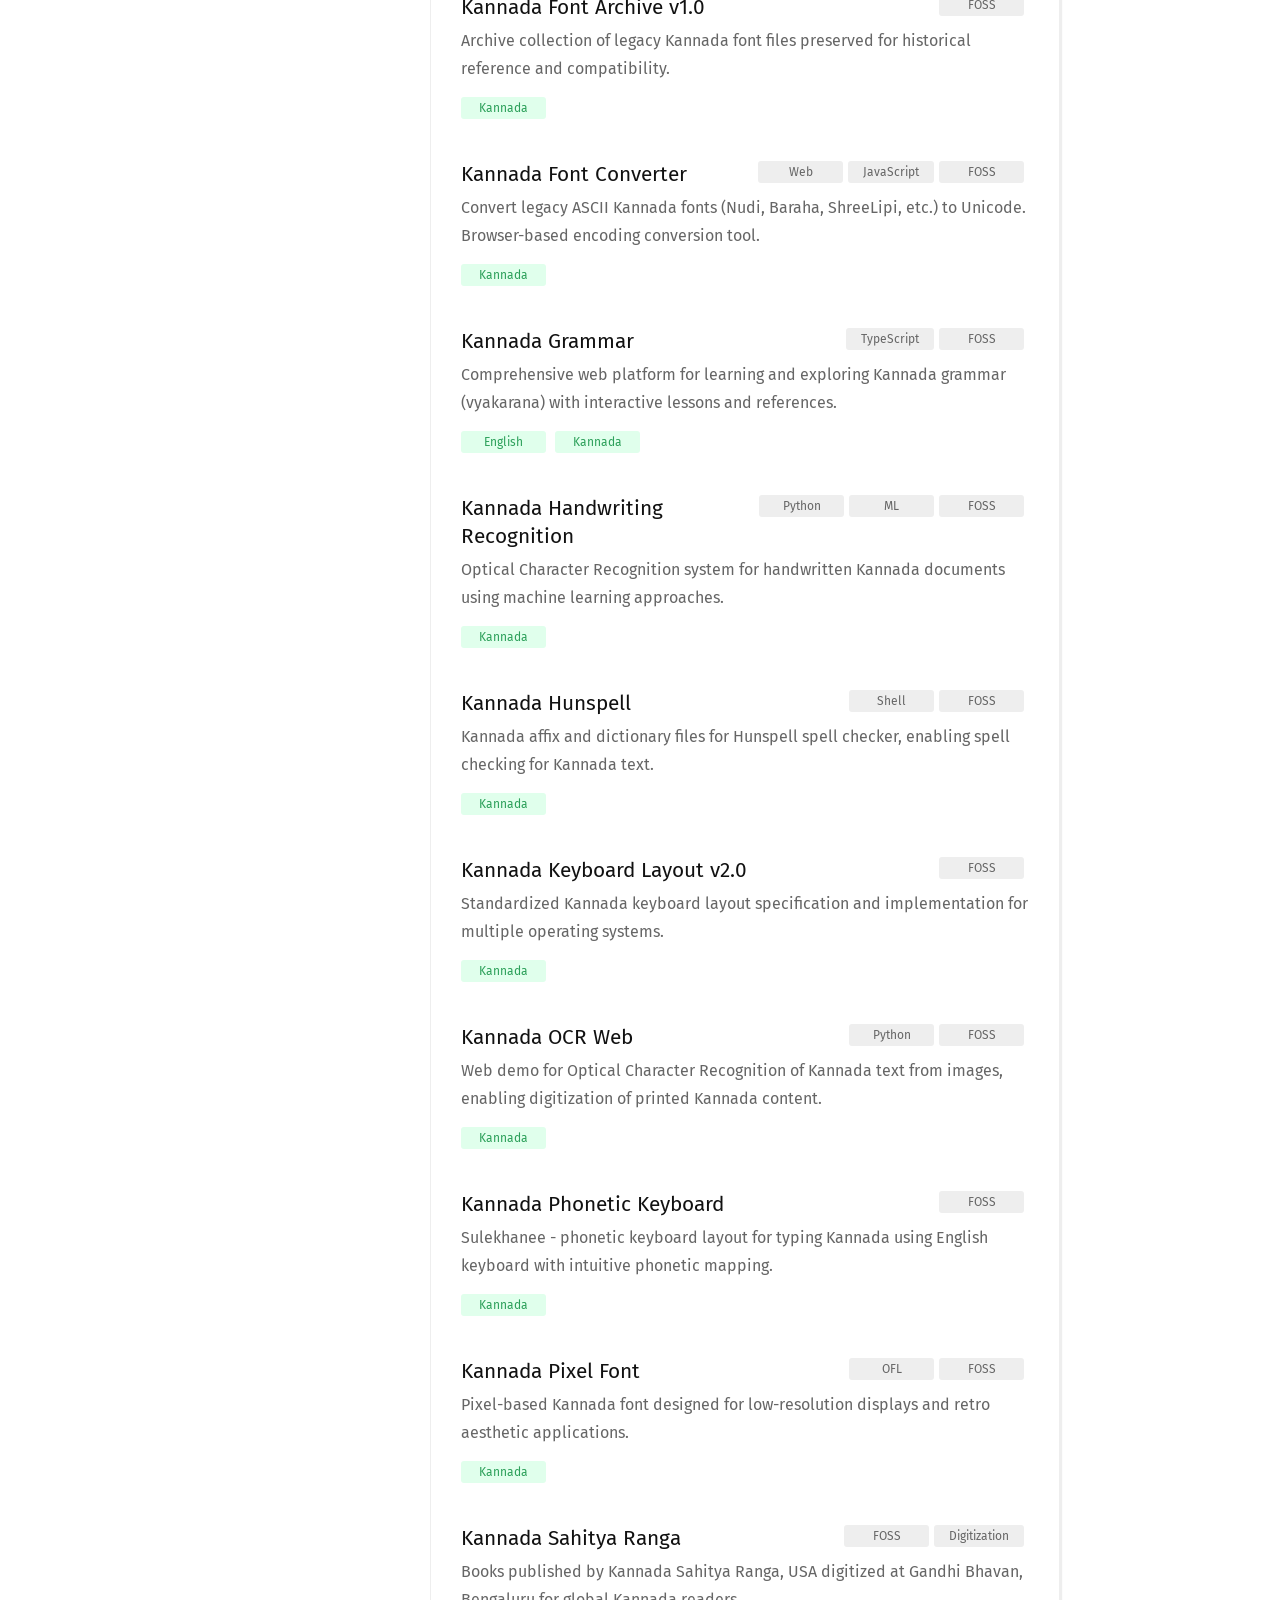
==== commit f91ca53f: "Deploying to gh-pages from @ sanchaya/sanchaya.github.io@1d6547c9721c8dbb9dbea74b4028c3df70e840c3 🚀" ====
--- a/index.html
+++ b/index.html
@@ -38,19 +38,19 @@
 	<div class="container">
 		<section class="sidebar" id="sidebar">
 			<ul class="index">
-        <li class="selected"><a href="index.html">All (17)</a></li>
+        <li class="selected"><a href="index.html">All (196)</a></li>
         
-        <li class=""><a href="books.html">Books (8)</a></li>
+        <li class=""><a href="books.html">Books (75)</a></li>
         
-        <li class=""><a href="code.html">Code (2)</a></li>
+        <li class=""><a href="code.html">Code (42)</a></li>
         
-        <li class=""><a href="data.html">Data (9)</a></li>
+        <li class=""><a href="data.html">Data (92)</a></li>
         
-        <li class=""><a href="fonts.html">Fonts (2)</a></li>
+        <li class=""><a href="fonts.html">Fonts (28)</a></li>
         
         <li class=""><a href="organisations.html">Organisations (1)</a></li>
         
-        <li class=""><a href="tools.html">Tools (7)</a></li>
+        <li class=""><a href="tools.html">Tools (48)</a></li>
         
 			</ul>
 		</section>
@@ -61,7 +61,7 @@
 				<a href="#" id="toggle-filters">Filter &rarr;</a>
 			
 			<section class="section" id="organisations">
-				<h3>All Projects (17)</h3>
+				<h3>All Projects (196)</h3>
 
 				<div class="filters" id="filters">
 					
@@ -71,10 +71,34 @@
 									<input type="checkbox" class="filter-language" for="lang-English" checked value="english" />English
 								</label>
 							
+								<label id="lang-Hindi">
+									<input type="checkbox" class="filter-language" for="lang-Hindi" checked value="hindi" />Hindi
+								</label>
+							
 								<label id="lang-Kannada">
 									<input type="checkbox" class="filter-language" for="lang-Kannada" checked value="kannada" />Kannada
 								</label>
 							
+								<label id="lang-Konkani">
+									<input type="checkbox" class="filter-language" for="lang-Konkani" checked value="konkani" />Konkani
+								</label>
+							
+								<label id="lang-Odia">
+									<input type="checkbox" class="filter-language" for="lang-Odia" checked value="odia" />Odia
+								</label>
+							
+								<label id="lang-Sanskrit">
+									<input type="checkbox" class="filter-language" for="lang-Sanskrit" checked value="sanskrit" />Sanskrit
+								</label>
+							
+								<label id="lang-Sindhi">
+									<input type="checkbox" class="filter-language" for="lang-Sindhi" checked value="sindhi" />Sindhi
+								</label>
+							
+								<label id="lang-Tulu">
+									<input type="checkbox" class="filter-language" for="lang-Tulu" checked value="tulu" />Tulu
+								</label>
+							
 
 							<a href="#" class="toggle-filters" data-target="language" data-state="on">&larr; Toggle</a>
 						</div>
@@ -82,31 +106,111 @@
 
 					
 						<div class="tags">
+							
+								<label id="tag-Accessibility">
+									<input type="checkbox" class="filter-tag" for="tag-Accessibility" checked value="accessibility" />Accessibility
+								</label>
+							
+								<label id="tag-Android">
+									<input type="checkbox" class="filter-tag" for="tag-Android" checked value="android" />Android
+								</label>
+							
+								<label id="tag-Archive">
+									<input type="checkbox" class="filter-tag" for="tag-Archive" checked value="archive" />Archive
+								</label>
 							
 								<label id="tag-Digitization">
 									<input type="checkbox" class="filter-tag" for="tag-Digitization" checked value="digitization" />Digitization
+								</label>
+							
+								<label id="tag-Directory">
+									<input type="checkbox" class="filter-tag" for="tag-Directory" checked value="directory" />Directory
+								</label>
+							
+								<label id="tag-Documentation">
+									<input type="checkbox" class="filter-tag" for="tag-Documentation" checked value="documentation" />Documentation
 								</label>
 							
 								<label id="tag-FOSS">
 									<input type="checkbox" class="filter-tag" for="tag-FOSS" checked value="foss" />FOSS
 								</label>
 							
-								<label id="tag-Fonts">
-									<input type="checkbox" class="filter-tag" for="tag-Fonts" checked value="fonts" />Fonts
+								<label id="tag-Go">
+									<input type="checkbox" class="filter-tag" for="tag-Go" checked value="go" />Go
+								</label>
+							
+								<label id="tag-Java">
+									<input type="checkbox" class="filter-tag" for="tag-Java" checked value="java" />Java
 								</label>
 							
 								<label id="tag-JavaScript">
 									<input type="checkbox" class="filter-tag" for="tag-JavaScript" checked value="javascript" />JavaScript
 								</label>
 							
+								<label id="tag-ML">
+									<input type="checkbox" class="filter-tag" for="tag-ML" checked value="ml" />ML
+								</label>
+							
+								<label id="tag-Magazine">
+									<input type="checkbox" class="filter-tag" for="tag-Magazine" checked value="magazine" />Magazine
+								</label>
+							
+								<label id="tag-Mobile">
+									<input type="checkbox" class="filter-tag" for="tag-Mobile" checked value="mobile" />Mobile
+								</label>
+							
+								<label id="tag-OFL">
+									<input type="checkbox" class="filter-tag" for="tag-OFL" checked value="ofl" />OFL
+								</label>
+							
+								<label id="tag-OdBL">
+									<input type="checkbox" class="filter-tag" for="tag-OdBL" checked value="odbl" />OdBL
+								</label>
+							
+								<label id="tag-PHP">
+									<input type="checkbox" class="filter-tag" for="tag-PHP" checked value="php" />PHP
+								</label>
+							
 								<label id="tag-Python">
 									<input type="checkbox" class="filter-tag" for="tag-Python" checked value="python" />Python
+								</label>
+							
+								<label id="tag-Research">
+									<input type="checkbox" class="filter-tag" for="tag-Research" checked value="research" />Research
+								</label>
+							
+								<label id="tag-Revival">
+									<input type="checkbox" class="filter-tag" for="tag-Revival" checked value="revival" />Revival
+								</label>
+							
+								<label id="tag-Ruby">
+									<input type="checkbox" class="filter-tag" for="tag-Ruby" checked value="ruby" />Ruby
+								</label>
+							
+								<label id="tag-Shell">
+									<input type="checkbox" class="filter-tag" for="tag-Shell" checked value="shell" />Shell
+								</label>
+							
+								<label id="tag-TypeScript">
+									<input type="checkbox" class="filter-tag" for="tag-TypeScript" checked value="typescript" />TypeScript
+								</label>
+							
+								<label id="tag-Variable">
+									<input type="checkbox" class="filter-tag" for="tag-Variable" checked value="variable" />Variable
 								</label>
 							
 								<label id="tag-Web">
 									<input type="checkbox" class="filter-tag" for="tag-Web" checked value="web" />Web
 								</label>
 							
+								<label id="tag-Windows">
+									<input type="checkbox" class="filter-tag" for="tag-Windows" checked value="windows" />Windows
+								</label>
+							
+								<label id="tag-macOS">
+									<input type="checkbox" class="filter-tag" for="tag-macOS" checked value="macos" />macOS
+								</label>
+							
 
 							<a href="#" class="toggle-filters" data-target="tag" data-state="on">&larr; Toggle</a>
 						</div>
@@ -117,270 +221,42 @@
 					
 						<li class="item"
 							data-languages="kannada|"
-							data-tags="foss|javascript|">
-							<h2 class="title">
-								
-									<span class="tag">FOSS</span>
-								
-									<span class="tag">JavaScript</span>
-								
-								<a href="https://github.com/sanchaya/akshara" class="link">Akshara Sanchaya</a>
-							</h2>
-
-							<p class="description">Tool to analyze Kannada text and count varnas (syllables), swaras (vowels), vyanjanas (consonants), and other linguistic elements in Kannada text.</p>
-
-							<div class="tags">
-								
-									<span class="tag lang">Kannada</span>
-								
-
-								<a href="" class="reveal">+-4 &larr; View all</a>
-							</div>
-						</li>
-					
-						<li class="item"
-							data-languages="kannada|"
-							data-tags="digitization|foss|">
-							<h2 class="title">
-								
-									<span class="tag">Digitization</span>
-								
-									<span class="tag">FOSS</span>
-								
-								<a href="https://github.com/sanchaya/digitalsanchaya" class="link">Digital Kannada Books</a>
-							</h2>
-
-							<p class="description">A showcase of the Servants of Knowledge project works, featuring digitized Kannada books from various collections under Sanchaya and Sanchi Foundation.</p>
-
-							<div class="tags">
-								
-									<span class="tag lang">Kannada</span>
-								
-
-								<a href="" class="reveal">+-4 &larr; View all</a>
-							</div>
-						</li>
-					
-						<li class="item"
-							data-languages="kannada|"
-							data-tags="foss|web|">
-							<h2 class="title">
-								
-									<span class="tag">FOSS</span>
-								
-									<span class="tag">Web</span>
-								
-								<a href="https://fonts.sanchaya.net" class="link">Fonts Sanchaya</a>
-							</h2>
-
-							<p class="description">Kannada Fonts Directory - a comprehensive showcase of Kannada fonts for identifying, previewing, and discovering usable fonts for the Kannada script.</p>
-
-							<div class="tags">
-								
-									<span class="tag lang">Kannada</span>
-								
-
-								<a href="" class="reveal">+-4 &larr; View all</a>
-							</div>
-						</li>
-					
-						<li class="item"
-							data-languages="kannada|"
-							data-tags="foss|web|">
-							<h2 class="title">
-								
-									<span class="tag">FOSS</span>
-								
-									<span class="tag">Web</span>
-								
-								<a href="https://grantha.sanchaya.net" class="link">Grantha</a>
-							</h2>
-
-							<p class="description">Library indexing tool for organizing and discovering digital Kannada books and literary resources.</p>
-
-							<div class="tags">
-								
-									<span class="tag lang">Kannada</span>
-								
-
-								<a href="" class="reveal">+-4 &larr; View all</a>
-							</div>
-						</li>
-					
-						<li class="item"
-							data-languages="kannada|"
-							data-tags="digitization|foss|">
-							<h2 class="title">
-								
-									<span class="tag">Digitization</span>
-								
-									<span class="tag">FOSS</span>
-								
-								<a href="https://gtn.sanchaya.net" class="link">GTN Digital Books</a>
-							</h2>
-
-							<p class="description">Digital Kannada books repository from the GTN (G. T. Narayana) literary collection.</p>
-
-							<div class="tags">
-								
-									<span class="tag lang">Kannada</span>
-								
-
-								<a href="" class="reveal">+-4 &larr; View all</a>
-							</div>
-						</li>
-					
-						<li class="item"
-							data-languages="kannada|"
-							data-tags="digitization|foss|">
-							<h2 class="title">
-								
-									<span class="tag">Digitization</span>
-								
-									<span class="tag">FOSS</span>
-								
-								<a href="https://havanur.sanchaya.net" class="link">Havanur Digital Books</a>
-							</h2>
-
-							<p class="description">Digital repository of works by Dr. Srinivasa Havanur, a prominent Kannada literary figure, made accessible for research and reading.</p>
-
-							<div class="tags">
-								
-									<span class="tag lang">Kannada</span>
-								
-
-								<a href="" class="reveal">+-4 &larr; View all</a>
-							</div>
-						</li>
-					
-						<li class="item"
-							data-languages="kannada|"
-							data-tags="foss|web|">
-							<h2 class="title">
-								
-									<span class="tag">FOSS</span>
-								
-									<span class="tag">Web</span>
-								
-								<a href="https://github.com/sanchaya/kannada-font-converter" class="link">Kannada Font Converter</a>
-							</h2>
-
-							<p class="description">Convert legacy ASCII Kannada fonts (Nudi, Baraha, ShreeLipi, etc.) to Unicode. Browser-based tool for font encoding conversion.</p>
-
-							<div class="tags">
-								
-									<span class="tag lang">Kannada</span>
-								
-
-								<a href="" class="reveal">+-4 &larr; View all</a>
-							</div>
-						</li>
-					
-						<li class="item"
-							data-languages="kannada|"
-							data-tags="foss|fonts|">
-							<h2 class="title">
-								
-									<span class="tag">FOSS</span>
-								
-									<span class="tag">Fonts</span>
-								
-								<a href="https://github.com/sanchaya/karnata-f-kittel-font" class="link">Karnata F-Kittel Font</a>
-							</h2>
-
-							<p class="description">Digital revival of a foundry typeface from the Basel Mission Press in Mangalore (1830-1900). A historically significant Kannada font reconstructed for modern digital use.</p>
-
-							<div class="tags">
-								
-									<span class="tag lang">Kannada</span>
-								
-
-								<a href="" class="reveal">+-4 &larr; View all</a>
-							</div>
-						</li>
-					
-						<li class="item"
-							data-languages="kannada|"
-							data-tags="digitization|foss|">
-							<h2 class="title">
-								
-									<span class="tag">Digitization</span>
-								
-									<span class="tag">FOSS</span>
-								
-								<a href="https://kasturi.sanchaya.net" class="link">Kasturi Magazines</a>
-							</h2>
-
-							<p class="description">Digital archive of Kasturi Kannada magazines, preserving decades of Kannada periodical literature.</p>
-
-							<div class="tags">
-								
-									<span class="tag lang">Kannada</span>
-								
-
-								<a href="" class="reveal">+-4 &larr; View all</a>
-							</div>
-						</li>
-					
-						<li class="item"
-							data-languages="kannada|"
-							data-tags="digitization|foss|">
-							<h2 class="title">
-								
-									<span class="tag">Digitization</span>
-								
-									<span class="tag">FOSS</span>
-								
-								<a href="https://oln.sanchaya.net" class="link">O. L. N. Digital Books</a>
-							</h2>
-
-							<p class="description">Digital Kannada books collection from the works of O. L. Nagabhushana Swamy, preserved and made accessible online.</p>
-
-							<div class="tags">
-								
-									<span class="tag lang">Kannada</span>
-								
-
-								<a href="" class="reveal">+-4 &larr; View all</a>
-							</div>
-						</li>
-					
-						<li class="item"
-							data-languages="kannada|"
-							data-tags="foss|web|">
-							<h2 class="title">
-								
-									<span class="tag">FOSS</span>
-								
-									<span class="tag">Web</span>
-								
-								<a href="https://pada.sanchaya.net" class="link">Pada Sanchaya</a>
-							</h2>
-
-							<p class="description">Multi-dictionary search platform for Kannada language. Provides access to multiple authoritative Kannada dictionaries through a unified search interface.</p>
-
-							<div class="tags">
-								
-									<span class="tag lang">Kannada</span>
-								
-
-								<a href="" class="reveal">+-4 &larr; View all</a>
-							</div>
-						</li>
-					
-						<li class="item"
-							data-languages="kannada|"
-							data-tags="digitization|foss|">
-							<h2 class="title">
-								
-									<span class="tag">Digitization</span>
-								
-									<span class="tag">FOSS</span>
-								
-								<a href="https://pavem.sanchaya.net" class="link">Pavem Digital Books</a>
-							</h2>
-
-							<p class="description">Digital Kannada books repository featuring works from the Pavem literary collection.</p>
+							data-tags="digitization|foss|">
+							<h2 class="title">
+								
+									<span class="tag">Digitization</span>
+								
+									<span class="tag">FOSS</span>
+								
+								<a href="https://github.com/sanchaya/apmalathi" class="link">A. P. Malathi Collection</a>
+							</h2>
+
+							<p class="description">Digital Kannada books of A. P. Malathi, preserving her literary contributions for wider access.</p>
+
+							<div class="tags">
+								
+									<span class="tag lang">Kannada</span>
+								
+
+								<a href="" class="reveal">+-4 &larr; View all</a>
+							</div>
+						</li>
+					
+						<li class="item"
+							data-languages="kannada|"
+							data-tags="digitization|foss|magazine|">
+							<h2 class="title">
+								
+									<span class="tag">Digitization</span>
+								
+									<span class="tag">FOSS</span>
+								
+									<span class="tag">Magazine</span>
+								
+								<a href="https://github.com/sanchaya/achala" class="link">Achala Magazine Archive</a>
+							</h2>
+
+							<p class="description">Issues of Achala monthly magazine (1985-2007) published by Jagruti Mahila Adhyayana Kendra, digitized for preservation.</p>
 
 							<div class="tags">
 								
@@ -398,6 +274,3589 @@
 								
 									<span class="tag">FOSS</span>
 								
+								<a href="https://github.com/sanchaya/Akaya-Kanadaka" class="link">Akaya Kanadaka</a>
+							</h2>
+
+							<p class="description">Bilingual Kannada + Latin text processing and display tools for mixed-script content.</p>
+
+							<div class="tags">
+								
+									<span class="tag lang">English</span>
+								
+									<span class="tag lang">Kannada</span>
+								
+
+								<a href="" class="reveal">+-3 &larr; View all</a>
+							</div>
+						</li>
+					
+						<li class="item"
+							data-languages="kannada|sanskrit|"
+							data-tags="foss|">
+							<h2 class="title">
+								
+									<span class="tag">FOSS</span>
+								
+								<a href="https://github.com/sanchaya/aksharamukha" class="link">Akshara Mukha</a>
+							</h2>
+
+							<p class="description">Cross-script text conversion and analysis tool for Indian languages, enabling script-to-script transformations.</p>
+
+							<div class="tags">
+								
+									<span class="tag lang">Kannada</span>
+								
+									<span class="tag lang">Sanskrit</span>
+								
+
+								<a href="" class="reveal">+-3 &larr; View all</a>
+							</div>
+						</li>
+					
+						<li class="item"
+							data-languages="kannada|"
+							data-tags="foss|typescript|">
+							<h2 class="title">
+								
+									<span class="tag">FOSS</span>
+								
+									<span class="tag">TypeScript</span>
+								
+								<a href="https://github.com/sanchaya/akshara" class="link">Akshara Sanchaya</a>
+							</h2>
+
+							<p class="description">Tool to analyze Kannada text and count varnas (syllables), swaras (vowels), vyanjanas (consonants), and other linguistic elements.</p>
+
+							<div class="tags">
+								
+									<span class="tag lang">Kannada</span>
+								
+
+								<a href="" class="reveal">+-4 &larr; View all</a>
+							</div>
+						</li>
+					
+						<li class="item"
+							data-languages="sanskrit|"
+							data-tags="foss|">
+							<h2 class="title">
+								
+									<span class="tag">FOSS</span>
+								
+								<a href="https://github.com/sanchaya/aksharas-web" class="link">Aksharas Web</a>
+							</h2>
+
+							<p class="description">Web application for analyzing aksharas (syllables) and varnas (characters) in Devanagari text, useful for linguistic research.</p>
+
+							<div class="tags">
+								
+									<span class="tag lang">Sanskrit</span>
+								
+
+								<a href="" class="reveal">+-4 &larr; View all</a>
+							</div>
+						</li>
+					
+						<li class="item"
+							data-languages="english|kannada|"
+							data-tags="foss|odbl|">
+							<h2 class="title">
+								
+									<span class="tag">FOSS</span>
+								
+									<span class="tag">OdBL</span>
+								
+								<a href="https://github.com/sanchaya/data" class="link">Alar Open Dictionary Data</a>
+							</h2>
+
+							<p class="description">Authoritative open data Kannada-English dictionary corpus by V. Krishna with 150,000 Kannada entries and 240,000 English definitions.</p>
+
+							<div class="tags">
+								
+									<span class="tag lang">English</span>
+								
+									<span class="tag lang">Kannada</span>
+								
+
+								<a href="" class="reveal">+-3 &larr; View all</a>
+							</div>
+						</li>
+					
+						<li class="item"
+							data-languages="english|kannada|"
+							data-tags="foss|web|">
+							<h2 class="title">
+								
+									<span class="tag">FOSS</span>
+								
+									<span class="tag">Web</span>
+								
+								<a href="https://github.com/sanchaya/alar.ink" class="link">Alar.ink</a>
+							</h2>
+
+							<p class="description">Dictmaker-based dictionary website theme for alar.ink, the authoritative Kannada-English online dictionary.</p>
+
+							<div class="tags">
+								
+									<span class="tag lang">English</span>
+								
+									<span class="tag lang">Kannada</span>
+								
+
+								<a href="" class="reveal">+-3 &larr; View all</a>
+							</div>
+						</li>
+					
+						<li class="item"
+							data-languages="kannada|"
+							data-tags="foss|ofl|">
+							<h2 class="title">
+								
+									<span class="tag">FOSS</span>
+								
+									<span class="tag">OFL</span>
+								
+								<a href="https://github.com/sanchaya/Ambarisha" class="link">Ambarisha Font</a>
+							</h2>
+
+							<p class="description">A Unicode Kannada font with a condensed look, optimized for display and headline usage.</p>
+
+							<div class="tags">
+								
+									<span class="tag lang">Kannada</span>
+								
+
+								<a href="" class="reveal">+-4 &larr; View all</a>
+							</div>
+						</li>
+					
+						<li class="item"
+							data-languages="kannada|"
+							data-tags="foss|ofl|">
+							<h2 class="title">
+								
+									<span class="tag">FOSS</span>
+								
+									<span class="tag">OFL</span>
+								
+								<a href="https://github.com/sanchaya/Anchu" class="link">Anchu Font</a>
+							</h2>
+
+							<p class="description">An informal, square, edgy, sharp Kannada font released under the Open Font License, suitable for modern designs.</p>
+
+							<div class="tags">
+								
+									<span class="tag lang">Kannada</span>
+								
+
+								<a href="" class="reveal">+-4 &larr; View all</a>
+							</div>
+						</li>
+					
+						<li class="item"
+							data-languages="kannada|"
+							data-tags="digitization|foss|magazine|">
+							<h2 class="title">
+								
+									<span class="tag">Digitization</span>
+								
+									<span class="tag">FOSS</span>
+								
+									<span class="tag">Magazine</span>
+								
+								<a href="https://github.com/sanchaya/antaranga" class="link">Antaranga Magazine Archive</a>
+							</h2>
+
+							<p class="description">Issues of Antaranga magazine digitized in collaboration with Chhaya Upadhyay and Mysore University.</p>
+
+							<div class="tags">
+								
+									<span class="tag lang">Kannada</span>
+								
+
+								<a href="" class="reveal">+-4 &larr; View all</a>
+							</div>
+						</li>
+					
+						<li class="item"
+							data-languages=""
+							data-tags="foss|">
+							<h2 class="title">
+								
+									<span class="tag">FOSS</span>
+								
+								<a href="https://github.com/sanchaya/anuvaad-corpus-tools" class="link">Anuvada Corpus Tools</a>
+							</h2>
+
+							<p class="description">Translation corpus tools for building and managing parallel text datasets for Indian language machine translation.</p>
+
+							<div class="tags">
+								
+
+								<a href="" class="reveal">+-5 &larr; View all</a>
+							</div>
+						</li>
+					
+						<li class="item"
+							data-languages="kannada|"
+							data-tags="foss|javascript|">
+							<h2 class="title">
+								
+									<span class="tag">FOSS</span>
+								
+									<span class="tag">JavaScript</span>
+								
+								<a href="https://github.com/sanchaya/anuvada-sanchaya" class="link">Anuvada Sanchaya</a>
+							</h2>
+
+							<p class="description">Translation collection platform for managing and showcasing Kannada translated works and parallel texts.</p>
+
+							<div class="tags">
+								
+									<span class="tag lang">Kannada</span>
+								
+
+								<a href="" class="reveal">+-4 &larr; View all</a>
+							</div>
+						</li>
+					
+						<li class="item"
+							data-languages="kannada|"
+							data-tags="digitization|foss|">
+							<h2 class="title">
+								
+									<span class="tag">Digitization</span>
+								
+									<span class="tag">FOSS</span>
+								
+								<a href="https://github.com/sanchaya/archaeology.kar" class="link">Archaeology Department Collection</a>
+							</h2>
+
+							<p class="description">Books from the Directorate of Archaeology and Museums, Karnataka digitized for historical research.</p>
+
+							<div class="tags">
+								
+									<span class="tag lang">Kannada</span>
+								
+
+								<a href="" class="reveal">+-4 &larr; View all</a>
+							</div>
+						</li>
+					
+						<li class="item"
+							data-languages=""
+							data-tags="foss|python|">
+							<h2 class="title">
+								
+									<span class="tag">FOSS</span>
+								
+									<span class="tag">Python</span>
+								
+								<a href="https://github.com/sanchaya/archive-pdf-tools" class="link">Archive PDF Tools</a>
+							</h2>
+
+							<p class="description">Fast PDF generation and compression tools designed for processing millions of pages in digitization workflows.</p>
+
+							<div class="tags">
+								
+
+								<a href="" class="reveal">+-5 &larr; View all</a>
+							</div>
+						</li>
+					
+						<li class="item"
+							data-languages="kannada|"
+							data-tags="digitization|foss|">
+							<h2 class="title">
+								
+									<span class="tag">Digitization</span>
+								
+									<span class="tag">FOSS</span>
+								
+								<a href="https://github.com/sanchaya/arebashe" class="link">Arebashe Academy Collection</a>
+							</h2>
+
+							<p class="description">Books digitized in collaboration with Karnataka Arebashe Samskriti Mattu Sahitya Academy under the digitization project.</p>
+
+							<div class="tags">
+								
+									<span class="tag lang">Kannada</span>
+								
+
+								<a href="" class="reveal">+-4 &larr; View all</a>
+							</div>
+						</li>
+					
+						<li class="item"
+							data-languages="kannada|"
+							data-tags="foss|python|">
+							<h2 class="title">
+								
+									<span class="tag">FOSS</span>
+								
+									<span class="tag">Python</span>
+								
+								<a href="https://github.com/sanchaya/ascii2unicode" class="link">ASCII to Unicode Converter</a>
+							</h2>
+
+							<p class="description">Python tool for converting legacy ASCII-encoded Kannada text to Unicode standard encoding.</p>
+
+							<div class="tags">
+								
+									<span class="tag lang">Kannada</span>
+								
+
+								<a href="" class="reveal">+-4 &larr; View all</a>
+							</div>
+						</li>
+					
+						<li class="item"
+							data-languages="kannada|"
+							data-tags="directory|foss|">
+							<h2 class="title">
+								
+									<span class="tag">Directory</span>
+								
+									<span class="tag">FOSS</span>
+								
+								<a href="https://github.com/sanchaya/awesome-newspapers" class="link">Awesome Newspapers</a>
+							</h2>
+
+							<p class="description">Directory of online newspaper sources covering 70+ languages, a resource for language research and media studies.</p>
+
+							<div class="tags">
+								
+									<span class="tag lang">Kannada</span>
+								
+
+								<a href="" class="reveal">+-4 &larr; View all</a>
+							</div>
+						</li>
+					
+						<li class="item"
+							data-languages="kannada|"
+							data-tags="digitization|foss|">
+							<h2 class="title">
+								
+									<span class="tag">Digitization</span>
+								
+									<span class="tag">FOSS</span>
+								
+								<a href="https://github.com/sanchaya/bhshridhar" class="link">B. H. Sridhar Collection</a>
+							</h2>
+
+							<p class="description">Complete Kannada literature of B. H. Sridhar digitized for open access under the digitization initiative.</p>
+
+							<div class="tags">
+								
+									<span class="tag lang">Kannada</span>
+								
+
+								<a href="" class="reveal">+-4 &larr; View all</a>
+							</div>
+						</li>
+					
+						<li class="item"
+							data-languages="kannada|"
+							data-tags="foss|ofl|">
+							<h2 class="title">
+								
+									<span class="tag">FOSS</span>
+								
+									<span class="tag">OFL</span>
+								
+								<a href="https://github.com/sanchaya/Baloo" class="link">Baloo Font Family</a>
+							</h2>
+
+							<p class="description">Baloo is a display font family available in ten Indian scripts along with Latin, providing cheerful and friendly typography.</p>
+
+							<div class="tags">
+								
+									<span class="tag lang">Kannada</span>
+								
+
+								<a href="" class="reveal">+-4 &larr; View all</a>
+							</div>
+						</li>
+					
+						<li class="item"
+							data-languages="kannada|"
+							data-tags="foss|ofl|">
+							<h2 class="title">
+								
+									<span class="tag">FOSS</span>
+								
+									<span class="tag">OFL</span>
+								
+								<a href="https://github.com/sanchaya/Bandipur" class="link">Bandipur Font</a>
+							</h2>
+
+							<p class="description">Kannada typeface with distinctive character shapes, part of the Sanchaya font collection.</p>
+
+							<div class="tags">
+								
+									<span class="tag lang">Kannada</span>
+								
+
+								<a href="" class="reveal">+-4 &larr; View all</a>
+							</div>
+						</li>
+					
+						<li class="item"
+							data-languages="kannada|"
+							data-tags="digitization|foss|">
+							<h2 class="title">
+								
+									<span class="tag">Digitization</span>
+								
+									<span class="tag">FOSS</span>
+								
+								<a href="https://github.com/sanchaya/basavarajaswamy" class="link">Basavaraja Swamy Collection</a>
+							</h2>
+
+							<p class="description">Digital collection of Basavaraja Swamy's literary works preserved and made accessible online.</p>
+
+							<div class="tags">
+								
+									<span class="tag lang">Kannada</span>
+								
+
+								<a href="" class="reveal">+-4 &larr; View all</a>
+							</div>
+						</li>
+					
+						<li class="item"
+							data-languages="kannada|"
+							data-tags="foss|ofl|">
+							<h2 class="title">
+								
+									<span class="tag">FOSS</span>
+								
+									<span class="tag">OFL</span>
+								
+								<a href="https://github.com/sanchaya/Benne" class="link">Benne Font</a>
+							</h2>
+
+							<p class="description">Open Source Kannada font with clean, readable design suitable for body text and extended reading.</p>
+
+							<div class="tags">
+								
+									<span class="tag lang">Kannada</span>
+								
+
+								<a href="" class="reveal">+-4 &larr; View all</a>
+							</div>
+						</li>
+					
+						<li class="item"
+							data-languages="kannada|"
+							data-tags="digitization|foss|magazine|">
+							<h2 class="title">
+								
+									<span class="tag">Digitization</span>
+								
+									<span class="tag">FOSS</span>
+								
+									<span class="tag">Magazine</span>
+								
+								<a href="https://github.com/sanchaya/bhavana" class="link">Bhavana Magazine Archive</a>
+							</h2>
+
+							<p class="description">Issues of Bhavana Kannada monthly magazine edited by Jayant Kaikini, digitized for public access.</p>
+
+							<div class="tags">
+								
+									<span class="tag lang">Kannada</span>
+								
+
+								<a href="" class="reveal">+-4 &larr; View all</a>
+							</div>
+						</li>
+					
+						<li class="item"
+							data-languages="kannada|"
+							data-tags="digitization|foss|magazine|">
+							<h2 class="title">
+								
+									<span class="tag">Digitization</span>
+								
+									<span class="tag">FOSS</span>
+								
+									<span class="tag">Magazine</span>
+								
+								<a href="https://github.com/sanchaya/bisilabadhuku" class="link">Bisilabadhuku Magazine Archive</a>
+							</h2>
+
+							<p class="description">Issues of Bisilabadhuku Kannada monthly magazine preserved through digital archiving.</p>
+
+							<div class="tags">
+								
+									<span class="tag lang">Kannada</span>
+								
+
+								<a href="" class="reveal">+-4 &larr; View all</a>
+							</div>
+						</li>
+					
+						<li class="item"
+							data-languages=""
+							data-tags="foss|python|">
+							<h2 class="title">
+								
+									<span class="tag">FOSS</span>
+								
+									<span class="tag">Python</span>
+								
+								<a href="https://github.com/sanchaya/bookspace-scraper" class="link">Bookspace Scraper</a>
+							</h2>
+
+							<p class="description">Data scraping tools for harvesting digital books from various online portals and catalogs.</p>
+
+							<div class="tags">
+								
+
+								<a href="" class="reveal">+-5 &larr; View all</a>
+							</div>
+						</li>
+					
+						<li class="item"
+							data-languages="kannada|"
+							data-tags="digitization|foss|">
+							<h2 class="title">
+								
+									<span class="tag">Digitization</span>
+								
+									<span class="tag">FOSS</span>
+								
+								<a href="https://github.com/sanchaya/cpnagaraj" class="link">C. P. Nagaraj Collection</a>
+							</h2>
+
+							<p class="description">Complete literary works of C. P. Nagaraj digitized under the Servants of Knowledge initiative for free access.</p>
+
+							<div class="tags">
+								
+									<span class="tag lang">Kannada</span>
+								
+
+								<a href="" class="reveal">+-4 &larr; View all</a>
+							</div>
+						</li>
+					
+						<li class="item"
+							data-languages="kannada|"
+							data-tags="digitization|foss|">
+							<h2 class="title">
+								
+									<span class="tag">Digitization</span>
+								
+									<span class="tag">FOSS</span>
+								
+								<a href="https://github.com/sanchaya/cftri" class="link">CFTR Archive</a>
+							</h2>
+
+							<p class="description">CSIR - Central Food Technological Research Institute weeded-out books digitized for archival preservation.</p>
+
+							<div class="tags">
+								
+									<span class="tag lang">Kannada</span>
+								
+
+								<a href="" class="reveal">+-4 &larr; View all</a>
+							</div>
+						</li>
+					
+						<li class="item"
+							data-languages="kannada|"
+							data-tags="foss|ofl|">
+							<h2 class="title">
+								
+									<span class="tag">FOSS</span>
+								
+									<span class="tag">OFL</span>
+								
+								<a href="https://github.com/sanchaya/cheluvi" class="link">Cheluvi Font</a>
+							</h2>
+
+							<p class="description">Kannada font with traditional calligraphic influences, preserving classical Kannada letterforms.</p>
+
+							<div class="tags">
+								
+									<span class="tag lang">Kannada</span>
+								
+
+								<a href="" class="reveal">+-4 &larr; View all</a>
+							</div>
+						</li>
+					
+						<li class="item"
+							data-languages=""
+							data-tags="foss|shell|">
+							<h2 class="title">
+								
+									<span class="tag">FOSS</span>
+								
+									<span class="tag">Shell</span>
+								
+								<a href="https://github.com/sanchaya/comicconvert" class="link">Comic Convert</a>
+							</h2>
+
+							<p class="description">Simple script to convert CBR and CBZ comic archives to easy-to-read PDF format for broader accessibility.</p>
+
+							<div class="tags">
+								
+
+								<a href="" class="reveal">+-5 &larr; View all</a>
+							</div>
+						</li>
+					
+						<li class="item"
+							data-languages="kannada|"
+							data-tags="digitization|foss|">
+							<h2 class="title">
+								
+									<span class="tag">Digitization</span>
+								
+									<span class="tag">FOSS</span>
+								
+								<a href="https://github.com/sanchaya/dsn" class="link">D. S. Nagabhushana Collection</a>
+							</h2>
+
+							<p class="description">Complete works of D. S. Nagabhushana, Kendra Sahitya Akademi awardee, digitized for public access.</p>
+
+							<div class="tags">
+								
+									<span class="tag lang">Kannada</span>
+								
+
+								<a href="" class="reveal">+-4 &larr; View all</a>
+							</div>
+						</li>
+					
+						<li class="item"
+							data-languages="kannada|"
+							data-tags="digitization|foss|magazine|">
+							<h2 class="title">
+								
+									<span class="tag">Digitization</span>
+								
+									<span class="tag">FOSS</span>
+								
+									<span class="tag">Magazine</span>
+								
+								<a href="https://github.com/sanchaya/deevatige" class="link">Deevatige Newspaper Archive</a>
+							</h2>
+
+							<p class="description">Issues of Deevatige newspaper edited by Sirimane Nagaraj, digitized for historical preservation.</p>
+
+							<div class="tags">
+								
+									<span class="tag lang">Kannada</span>
+								
+
+								<a href="" class="reveal">+-4 &larr; View all</a>
+							</div>
+						</li>
+					
+						<li class="item"
+							data-languages="hindi|kannada|"
+							data-tags="foss|ofl|">
+							<h2 class="title">
+								
+									<span class="tag">FOSS</span>
+								
+									<span class="tag">OFL</span>
+								
+								<a href="https://github.com/sanchaya/DevamaNew" class="link">Devama New Font</a>
+							</h2>
+
+							<p class="description">Devanagari OpenType font with Kannada glyphs created by K. P. Rao, released under OFL.</p>
+
+							<div class="tags">
+								
+									<span class="tag lang">Hindi</span>
+								
+									<span class="tag lang">Kannada</span>
+								
+
+								<a href="" class="reveal">+-3 &larr; View all</a>
+							</div>
+						</li>
+					
+						<li class="item"
+							data-languages="kannada|"
+							data-tags="digitization|foss|">
+							<h2 class="title">
+								
+									<span class="tag">Digitization</span>
+								
+									<span class="tag">FOSS</span>
+								
+								<a href="https://github.com/sanchaya/dharmathadka" class="link">Dharmathadka Library Collection</a>
+							</h2>
+
+							<p class="description">Books from a rural youth association library in Dharmathadka, Kasaragod digitized under Servants of Knowledge.</p>
+
+							<div class="tags">
+								
+									<span class="tag lang">Kannada</span>
+								
+
+								<a href="" class="reveal">+-4 &larr; View all</a>
+							</div>
+						</li>
+					
+						<li class="item"
+							data-languages=""
+							data-tags="foss|go|">
+							<h2 class="title">
+								
+									<span class="tag">FOSS</span>
+								
+									<span class="tag">Go</span>
+								
+								<a href="https://github.com/sanchaya/dictpress" class="link">Dictpress</a>
+							</h2>
+
+							<p class="description">Standalone web server application for building and publishing full-fledged dictionary websites and APIs for any language.</p>
+
+							<div class="tags">
+								
+
+								<a href="" class="reveal">+-5 &larr; View all</a>
+							</div>
+						</li>
+					
+						<li class="item"
+							data-languages=""
+							data-tags="foss|python|shell|">
+							<h2 class="title">
+								
+									<span class="tag">FOSS</span>
+								
+									<span class="tag">Python</span>
+								
+									<span class="tag">Shell</span>
+								
+								<a href="https://github.com/sanchaya/decode-download.sh" class="link">Digitization Utilities</a>
+							</h2>
+
+							<p class="description">Collection of utility scripts including URL decoding, Google Drive downloads, file filtering, and data transposition tools for digitization workflows.</p>
+
+							<div class="tags">
+								
+
+								<a href="" class="reveal">+-5 &larr; View all</a>
+							</div>
+						</li>
+					
+						<li class="item"
+							data-languages="kannada|"
+							data-tags="foss|javascript|">
+							<h2 class="title">
+								
+									<span class="tag">FOSS</span>
+								
+									<span class="tag">JavaScript</span>
+								
+								<a href="https://github.com/sanchaya/dli-bookreader" class="link">DLI Book Reader</a>
+							</h2>
+
+							<p class="description">Book reader application for accessing books from the Digital Library of India, enabling online reading of digitized texts.</p>
+
+							<div class="tags">
+								
+									<span class="tag lang">Kannada</span>
+								
+
+								<a href="" class="reveal">+-4 &larr; View all</a>
+							</div>
+						</li>
+					
+						<li class="item"
+							data-languages="kannada|"
+							data-tags="digitization|foss|">
+							<h2 class="title">
+								
+									<span class="tag">Digitization</span>
+								
+									<span class="tag">FOSS</span>
+								
+								<a href="https://github.com/sanchaya/mvenkataswamy" class="link">Dr. M. Venkataswamy Collection</a>
+							</h2>
+
+							<p class="description">Digital books collection of Dr. M. Venkataswamy from Sanchi Foundation and Sanchaya open knowledge initiatives.</p>
+
+							<div class="tags">
+								
+									<span class="tag lang">Kannada</span>
+								
+
+								<a href="" class="reveal">+-4 &larr; View all</a>
+							</div>
+						</li>
+					
+						<li class="item"
+							data-languages="kannada|"
+							data-tags="digitization|foss|">
+							<h2 class="title">
+								
+									<span class="tag">Digitization</span>
+								
+									<span class="tag">FOSS</span>
+								
+								<a href="https://github.com/sanchaya/rlakshminarayana" class="link">Dr. R. Lakshminarayana Collection</a>
+							</h2>
+
+							<p class="description">Digital collection of Dr. R. Lakshminarayana's Kannada literary works preserved for research and reading.</p>
+
+							<div class="tags">
+								
+									<span class="tag lang">Kannada</span>
+								
+
+								<a href="" class="reveal">+-4 &larr; View all</a>
+							</div>
+						</li>
+					
+						<li class="item"
+							data-languages=""
+							data-tags="foss|python|">
+							<h2 class="title">
+								
+									<span class="tag">FOSS</span>
+								
+									<span class="tag">Python</span>
+								
+								<a href="https://github.com/sanchaya/eap-books-rescue" class="link">EAP Books Rescue</a>
+							</h2>
+
+							<p class="description">Python automation script for downloading endangered archives from the British Library's EAP (Endangered Archives Programme).</p>
+
+							<div class="tags">
+								
+
+								<a href="" class="reveal">+-5 &larr; View all</a>
+							</div>
+						</li>
+					
+						<li class="item"
+							data-languages=""
+							data-tags="foss|python|">
+							<h2 class="title">
+								
+									<span class="tag">FOSS</span>
+								
+									<span class="tag">Python</span>
+								
+								<a href="https://github.com/sanchaya/eap2pdf" class="link">EAP to PDF Converter</a>
+							</h2>
+
+							<p class="description">Tool for converting books from the British Library's EAP format to standard PDF for easier access.</p>
+
+							<div class="tags">
+								
+
+								<a href="" class="reveal">+-5 &larr; View all</a>
+							</div>
+						</li>
+					
+						<li class="item"
+							data-languages="kannada|"
+							data-tags="foss|javascript|">
+							<h2 class="title">
+								
+									<span class="tag">FOSS</span>
+								
+									<span class="tag">JavaScript</span>
+								
+								<a href="https://github.com/sanchaya/epub.js" class="link">EPUB.js</a>
+							</h2>
+
+							<p class="description">Enhanced eBook reader in the browser, adapted for reading Kannada EPUB books online.</p>
+
+							<div class="tags">
+								
+									<span class="tag lang">Kannada</span>
+								
+
+								<a href="" class="reveal">+-4 &larr; View all</a>
+							</div>
+						</li>
+					
+						<li class="item"
+							data-languages="kannada|"
+							data-tags="documentation|foss|">
+							<h2 class="title">
+								
+									<span class="tag">Documentation</span>
+								
+									<span class="tag">FOSS</span>
+								
+								<a href="https://github.com/sanchaya/Fontbook" class="link">Fontbook</a>
+							</h2>
+
+							<p class="description">Documentation resource for Indic font development, providing guidance for typeface designers and developers.</p>
+
+							<div class="tags">
+								
+									<span class="tag lang">Kannada</span>
+								
+
+								<a href="" class="reveal">+-4 &larr; View all</a>
+							</div>
+						</li>
+					
+						<li class="item"
+							data-languages="kannada|"
+							data-tags="foss|web|">
+							<h2 class="title">
+								
+									<span class="tag">FOSS</span>
+								
+									<span class="tag">Web</span>
+								
+								<a href="https://fonts.sanchaya.net" class="link">Fonts Sanchaya</a>
+							</h2>
+
+							<p class="description">Kannada Fonts Directory - a comprehensive showcase of Kannada fonts for identifying, previewing, and discovering usable fonts.</p>
+
+							<div class="tags">
+								
+									<span class="tag lang">Kannada</span>
+								
+
+								<a href="" class="reveal">+-4 &larr; View all</a>
+							</div>
+						</li>
+					
+						<li class="item"
+							data-languages="kannada|"
+							data-tags="digitization|foss|">
+							<h2 class="title">
+								
+									<span class="tag">Digitization</span>
+								
+									<span class="tag">FOSS</span>
+								
+								<a href="https://github.com/sanchaya/gkrishnappa" class="link">G. Krishnaappa Collection</a>
+							</h2>
+
+							<p class="description">Digital Kannada books of G. Krishnaappa preserved for public access and research.</p>
+
+							<div class="tags">
+								
+									<span class="tag lang">Kannada</span>
+								
+
+								<a href="" class="reveal">+-4 &larr; View all</a>
+							</div>
+						</li>
+					
+						<li class="item"
+							data-languages="kannada|"
+							data-tags="digitization|foss|">
+							<h2 class="title">
+								
+									<span class="tag">Digitization</span>
+								
+									<span class="tag">FOSS</span>
+								
+								<a href="https://github.com/sanchaya/galaganatha" class="link">Galaganatha Sanchaya</a>
+							</h2>
+
+							<p class="description">Complete literary works of Venkatesha Tiruko Kulkarni Galaganatha digitized for easy access by Kannada readers.</p>
+
+							<div class="tags">
+								
+									<span class="tag lang">Kannada</span>
+								
+
+								<a href="" class="reveal">+-4 &larr; View all</a>
+							</div>
+						</li>
+					
+						<li class="item"
+							data-languages="kannada|"
+							data-tags="digitization|foss|">
+							<h2 class="title">
+								
+									<span class="tag">Digitization</span>
+								
+									<span class="tag">FOSS</span>
+								
+								<a href="https://github.com/sanchaya/gandhi" class="link">Gandhi Sanchaya</a>
+							</h2>
+
+							<p class="description">Digital collection of Mahatma Gandhi's literature in Kannada translation, making Gandhian philosophy accessible.</p>
+
+							<div class="tags">
+								
+									<span class="tag lang">Kannada</span>
+								
+
+								<a href="" class="reveal">+-4 &larr; View all</a>
+							</div>
+						</li>
+					
+						<li class="item"
+							data-languages="kannada|"
+							data-tags="foss|javascript|web|">
+							<h2 class="title">
+								
+									<span class="tag">FOSS</span>
+								
+									<span class="tag">JavaScript</span>
+								
+									<span class="tag">Web</span>
+								
+								<a href="https://grantha.sanchaya.net" class="link">Grantha</a>
+							</h2>
+
+							<p class="description">Library indexing tool for organizing and discovering digital Kannada books and literary resources across Sanchaya's collections.</p>
+
+							<div class="tags">
+								
+									<span class="tag lang">Kannada</span>
+								
+
+								<a href="" class="reveal">+-4 &larr; View all</a>
+							</div>
+						</li>
+					
+						<li class="item"
+							data-languages="kannada|"
+							data-tags="digitization|foss|">
+							<h2 class="title">
+								
+									<span class="tag">Digitization</span>
+								
+									<span class="tag">FOSS</span>
+								
+								<a href="https://gtn.sanchaya.net" class="link">GTN Digital Books</a>
+							</h2>
+
+							<p class="description">Digital Kannada books from the G. T. Narayana literary collection, preserving his contributions to Kannada literature.</p>
+
+							<div class="tags">
+								
+									<span class="tag lang">Kannada</span>
+								
+
+								<a href="" class="reveal">+-4 &larr; View all</a>
+							</div>
+						</li>
+					
+						<li class="item"
+							data-languages="kannada|"
+							data-tags="foss|ofl|">
+							<h2 class="title">
+								
+									<span class="tag">FOSS</span>
+								
+									<span class="tag">OFL</span>
+								
+								<a href="https://github.com/sanchaya/Gubbi" class="link">Gubbi Font</a>
+							</h2>
+
+							<p class="description">Kannada font designed for clarity and legibility across print and digital media.</p>
+
+							<div class="tags">
+								
+									<span class="tag lang">Kannada</span>
+								
+
+								<a href="" class="reveal">+-4 &larr; View all</a>
+							</div>
+						</li>
+					
+						<li class="item"
+							data-languages="kannada|"
+							data-tags="digitization|foss|">
+							<h2 class="title">
+								
+									<span class="tag">Digitization</span>
+								
+									<span class="tag">FOSS</span>
+								
+								<a href="https://github.com/sanchaya/hdc" class="link">H. D. Chandrappa Gowda Collection</a>
+							</h2>
+
+							<p class="description">Works of Dr. H. D. Chandrappa Gowda digitized and made accessible through Sanchaya's digitization platform.</p>
+
+							<div class="tags">
+								
+									<span class="tag lang">Kannada</span>
+								
+
+								<a href="" class="reveal">+-4 &larr; View all</a>
+							</div>
+						</li>
+					
+						<li class="item"
+							data-languages="kannada|"
+							data-tags="digitization|foss|">
+							<h2 class="title">
+								
+									<span class="tag">Digitization</span>
+								
+									<span class="tag">FOSS</span>
+								
+								<a href="https://havanur.sanchaya.net" class="link">Havanur Digital Books</a>
+							</h2>
+
+							<p class="description">Works of Dr. Srinivasa Havanur, prominent Kannada literary figure, digitized and made accessible for research.</p>
+
+							<div class="tags">
+								
+									<span class="tag lang">Kannada</span>
+								
+
+								<a href="" class="reveal">+-4 &larr; View all</a>
+							</div>
+						</li>
+					
+						<li class="item"
+							data-languages="kannada|"
+							data-tags="foss|">
+							<h2 class="title">
+								
+									<span class="tag">FOSS</span>
+								
+								<a href="https://github.com/sanchaya/Hibizcus" class="link">Hibizcus</a>
+							</h2>
+
+							<p class="description">Font proofing and debugging tools for validating and testing Kannada font implementations.</p>
+
+							<div class="tags">
+								
+									<span class="tag lang">Kannada</span>
+								
+
+								<a href="" class="reveal">+-4 &larr; View all</a>
+							</div>
+						</li>
+					
+						<li class="item"
+							data-languages="kannada|"
+							data-tags="foss|ofl|">
+							<h2 class="title">
+								
+									<span class="tag">FOSS</span>
+								
+									<span class="tag">OFL</span>
+								
+								<a href="https://github.com/sanchaya/hind-mysuru" class="link">Hind Mysuru Font</a>
+							</h2>
+
+							<p class="description">A Kannada font designed for clear and comfortable reading, part of the Hind multi-script typeface family.</p>
+
+							<div class="tags">
+								
+									<span class="tag lang">Kannada</span>
+								
+
+								<a href="" class="reveal">+-4 &larr; View all</a>
+							</div>
+						</li>
+					
+						<li class="item"
+							data-languages=""
+							data-tags="foss|python|">
+							<h2 class="title">
+								
+									<span class="tag">FOSS</span>
+								
+									<span class="tag">Python</span>
+								
+								<a href="https://github.com/sanchaya/hindkit" class="link">HindKit</a>
+							</h2>
+
+							<p class="description">Build system for the Hind multi-script font project, enabling automated font development workflows.</p>
+
+							<div class="tags">
+								
+
+								<a href="" class="reveal">+-5 &larr; View all</a>
+							</div>
+						</li>
+					
+						<li class="item"
+							data-languages="kannada|"
+							data-tags="digitization|foss|magazine|">
+							<h2 class="title">
+								
+									<span class="tag">Digitization</span>
+								
+									<span class="tag">FOSS</span>
+								
+									<span class="tag">Magazine</span>
+								
+								<a href="https://github.com/sanchaya/honganasu" class="link">Honganasu Newsletter Archive</a>
+							</h2>
+
+							<p class="description">Honganasu newsletter of B. M. Sri Pratisthana, digitized for preservation and access.</p>
+
+							<div class="tags">
+								
+									<span class="tag lang">Kannada</span>
+								
+
+								<a href="" class="reveal">+-4 &larr; View all</a>
+							</div>
+						</li>
+					
+						<li class="item"
+							data-languages="kannada|"
+							data-tags="digitization|foss|magazine|">
+							<h2 class="title">
+								
+									<span class="tag">Digitization</span>
+								
+									<span class="tag">FOSS</span>
+								
+									<span class="tag">Magazine</span>
+								
+								<a href="https://github.com/sanchaya/hosamanushya" class="link">Hosa Manushya Magazine Archive</a>
+							</h2>
+
+							<p class="description">Hosa Manushya magazine edited by D. S. Nagabhushana, a珍贵 Kannada literary resource digitized with family support.</p>
+
+							<div class="tags">
+								
+									<span class="tag lang">Kannada</span>
+								
+
+								<a href="" class="reveal">+-4 &larr; View all</a>
+							</div>
+						</li>
+					
+						<li class="item"
+							data-languages="kannada|"
+							data-tags="digitization|foss|magazine|">
+							<h2 class="title">
+								
+									<span class="tag">Digitization</span>
+								
+									<span class="tag">FOSS</span>
+								
+									<span class="tag">Magazine</span>
+								
+								<a href="https://github.com/sanchaya/hosatu" class="link">Hosatu Magazine Archive</a>
+							</h2>
+
+							<p class="description">Issues of Hosatu magazine published by Navakarnataka Publications, digitized at IISc Bengaluru.</p>
+
+							<div class="tags">
+								
+									<span class="tag lang">Kannada</span>
+								
+
+								<a href="" class="reveal">+-4 &larr; View all</a>
+							</div>
+						</li>
+					
+						<li class="item"
+							data-languages="kannada|"
+							data-tags="foss|ofl|">
+							<h2 class="title">
+								
+									<span class="tag">FOSS</span>
+								
+									<span class="tag">OFL</span>
+								
+								<a href="https://github.com/sanchaya/Hubballi" class="link">Hubballi Font</a>
+							</h2>
+
+							<p class="description">Kannada and Latin typeface with modern geometric styling, suitable for contemporary design applications.</p>
+
+							<div class="tags">
+								
+									<span class="tag lang">Kannada</span>
+								
+
+								<a href="" class="reveal">+-4 &larr; View all</a>
+							</div>
+						</li>
+					
+						<li class="item"
+							data-languages="kannada|"
+							data-tags="foss|">
+							<h2 class="title">
+								
+									<span class="tag">FOSS</span>
+								
+								<a href="https://github.com/sanchaya/hyphenation" class="link">Hyphenation Patterns</a>
+							</h2>
+
+							<p class="description">Hyphenation patterns for Indian languages including Kannada, enabling proper text justification and line breaking.</p>
+
+							<div class="tags">
+								
+									<span class="tag lang">Kannada</span>
+								
+
+								<a href="" class="reveal">+-4 &larr; View all</a>
+							</div>
+						</li>
+					
+						<li class="item"
+							data-languages=""
+							data-tags="foss|">
+							<h2 class="title">
+								
+									<span class="tag">FOSS</span>
+								
+								<a href="https://github.com/sanchaya/Indic-dictionaries" class="link">Indic Dictionaries</a>
+							</h2>
+
+							<p class="description">Collection of dictionary data for Indian languages, providing structured lexical resources for developers and researchers.</p>
+
+							<div class="tags">
+								
+
+								<a href="" class="reveal">+-5 &larr; View all</a>
+							</div>
+						</li>
+					
+						<li class="item"
+							data-languages="kannada|"
+							data-tags="android|foss|java|">
+							<h2 class="title">
+								
+									<span class="tag">Android</span>
+								
+									<span class="tag">FOSS</span>
+								
+									<span class="tag">Java</span>
+								
+								<a href="https://github.com/sanchaya/Indic-Keyboard" class="link">Indic Keyboard</a>
+							</h2>
+
+							<p class="description">Open source privacy-aware Android keyboard supporting multiple Indian languages with 57 layouts across 23 languages.</p>
+
+							<div class="tags">
+								
+									<span class="tag lang">Kannada</span>
+								
+
+								<a href="" class="reveal">+-4 &larr; View all</a>
+							</div>
+						</li>
+					
+						<li class="item"
+							data-languages=""
+							data-tags="foss|">
+							<h2 class="title">
+								
+									<span class="tag">FOSS</span>
+								
+								<a href="https://github.com/sanchaya/indic-punct" class="link">Indic Punctuation</a>
+							</h2>
+
+							<p class="description">Tools and data for handling punctuation in Indian languages, supporting proper text processing and typesetting.</p>
+
+							<div class="tags">
+								
+
+								<a href="" class="reveal">+-5 &larr; View all</a>
+							</div>
+						</li>
+					
+						<li class="item"
+							data-languages=""
+							data-tags="foss|python|">
+							<h2 class="title">
+								
+									<span class="tag">FOSS</span>
+								
+									<span class="tag">Python</span>
+								
+								<a href="https://github.com/sanchaya/IndicSceneTextRendering" class="link">Indic Scene Text Rendering</a>
+							</h2>
+
+							<p class="description">Script to render synthetic scene text word images with Unicode rendering support for multiple Indian scripts.</p>
+
+							<div class="tags">
+								
+
+								<a href="" class="reveal">+-5 &larr; View all</a>
+							</div>
+						</li>
+					
+						<li class="item"
+							data-languages=""
+							data-tags="foss|web|">
+							<h2 class="title">
+								
+									<span class="tag">FOSS</span>
+								
+									<span class="tag">Web</span>
+								
+								<a href="https://github.com/sanchaya/Indic-Subtitler" class="link">Indic Subtitler</a>
+							</h2>
+
+							<p class="description">Open source subtitling platform for transcribing and translating videos and audio in Indic languages.</p>
+
+							<div class="tags">
+								
+
+								<a href="" class="reveal">+-5 &larr; View all</a>
+							</div>
+						</li>
+					
+						<li class="item"
+							data-languages=""
+							data-tags="foss|">
+							<h2 class="title">
+								
+									<span class="tag">FOSS</span>
+								
+								<a href="https://github.com/sanchaya/indic2unicode" class="link">Indic to Unicode</a>
+							</h2>
+
+							<p class="description">Conversion tools for migrating from various Indic encoding schemes to Unicode standard format.</p>
+
+							<div class="tags">
+								
+
+								<a href="" class="reveal">+-5 &larr; View all</a>
+							</div>
+						</li>
+					
+						<li class="item"
+							data-languages=""
+							data-tags="foss|python|">
+							<h2 class="title">
+								
+									<span class="tag">FOSS</span>
+								
+									<span class="tag">Python</span>
+								
+								<a href="https://github.com/sanchaya/indic-trans" class="link">Indic Transliteration</a>
+							</h2>
+
+							<p class="description">State-of-the-art transliteration module for cross-transliteration among all Indian languages including English.</p>
+
+							<div class="tags">
+								
+
+								<a href="" class="reveal">+-5 &larr; View all</a>
+							</div>
+						</li>
+					
+						<li class="item"
+							data-languages=""
+							data-tags="foss|python|">
+							<h2 class="title">
+								
+									<span class="tag">FOSS</span>
+								
+									<span class="tag">Python</span>
+								
+								<a href="https://github.com/sanchaya/internetarchive" class="link">Internet Archive Tools</a>
+							</h2>
+
+							<p class="description">Python and CLI interface to Archive.org for automated uploading, downloading, and managing digital collections.</p>
+
+							<div class="tags">
+								
+
+								<a href="" class="reveal">+-5 &larr; View all</a>
+							</div>
+						</li>
+					
+						<li class="item"
+							data-languages="kannada|"
+							data-tags="foss|javascript|">
+							<h2 class="title">
+								
+									<span class="tag">FOSS</span>
+								
+									<span class="tag">JavaScript</span>
+								
+								<a href="https://github.com/sanchaya/isbn-kannada" class="link">ISBN Kannada</a>
+							</h2>
+
+							<p class="description">Search tool for looking up ISBN numbers of Kannada books, helping discover and catalog Kannada publications.</p>
+
+							<div class="tags">
+								
+									<span class="tag lang">Kannada</span>
+								
+
+								<a href="" class="reveal">+-4 &larr; View all</a>
+							</div>
+						</li>
+					
+						<li class="item"
+							data-languages="kannada|"
+							data-tags="digitization|foss|">
+							<h2 class="title">
+								
+									<span class="tag">Digitization</span>
+								
+									<span class="tag">FOSS</span>
+								
+								<a href="https://github.com/sanchaya/ithihasadarshana" class="link">Ithihasa Darshana</a>
+							</h2>
+
+							<p class="description">Volumes of Ithihasa Darshana published by the Karnataka History Academy, digitized for historical research.</p>
+
+							<div class="tags">
+								
+									<span class="tag lang">Kannada</span>
+								
+
+								<a href="" class="reveal">+-4 &larr; View all</a>
+							</div>
+						</li>
+					
+						<li class="item"
+							data-languages="kannada|"
+							data-tags="foss|javascript|">
+							<h2 class="title">
+								
+									<span class="tag">FOSS</span>
+								
+									<span class="tag">JavaScript</span>
+								
+								<a href="https://github.com/sanchaya/jannasanchaya" class="link">Janna Sanchaya</a>
+							</h2>
+
+							<p class="description">Digital research platform for the literary works and legacy of the Kannada poet Janna, enabling linguistic research and access.</p>
+
+							<div class="tags">
+								
+									<span class="tag lang">Kannada</span>
+								
+
+								<a href="" class="reveal">+-4 &larr; View all</a>
+							</div>
+						</li>
+					
+						<li class="item"
+							data-languages="kannada|"
+							data-tags="digitization|foss|">
+							<h2 class="title">
+								
+									<span class="tag">Digitization</span>
+								
+									<span class="tag">FOSS</span>
+								
+								<a href="https://github.com/sanchaya/jayashrisukale" class="link">Jayashri Sukale Collection</a>
+							</h2>
+
+							<p class="description">Digital collection of Jayashri Sukale's Kannada literary works preserved for readers.</p>
+
+							<div class="tags">
+								
+									<span class="tag lang">Kannada</span>
+								
+
+								<a href="" class="reveal">+-4 &larr; View all</a>
+							</div>
+						</li>
+					
+						<li class="item"
+							data-languages=""
+							data-tags="foss|javascript|">
+							<h2 class="title">
+								
+									<span class="tag">FOSS</span>
+								
+									<span class="tag">JavaScript</span>
+								
+								<a href="https://github.com/sanchaya/jquery.ime" class="link">jQuery Input Methods</a>
+							</h2>
+
+							<p class="description">jQuery-based input methods library providing cross-platform Indic language input capabilities for web applications.</p>
+
+							<div class="tags">
+								
+
+								<a href="" class="reveal">+-5 &larr; View all</a>
+							</div>
+						</li>
+					
+						<li class="item"
+							data-languages="kannada|"
+							data-tags="digitization|foss|">
+							<h2 class="title">
+								
+									<span class="tag">Digitization</span>
+								
+									<span class="tag">FOSS</span>
+								
+								<a href="https://github.com/sanchaya/ksk" class="link">K. S. K. Collection</a>
+							</h2>
+
+							<p class="description">Complete works of Dr. Keshava Sharma K. digitized with family permission for public access.</p>
+
+							<div class="tags">
+								
+									<span class="tag lang">Kannada</span>
+								
+
+								<a href="" class="reveal">+-4 &larr; View all</a>
+							</div>
+						</li>
+					
+						<li class="item"
+							data-languages="kannada|"
+							data-tags="digitization|foss|">
+							<h2 class="title">
+								
+									<span class="tag">Digitization</span>
+								
+									<span class="tag">FOSS</span>
+								
+								<a href="https://github.com/sanchaya/kuh" class="link">K. U. Hampi Collection</a>
+							</h2>
+
+							<p class="description">Books from Kannada University, Hampi digitized for wider access to academic Kannada publications.</p>
+
+							<div class="tags">
+								
+									<span class="tag lang">Kannada</span>
+								
+
+								<a href="" class="reveal">+-4 &larr; View all</a>
+							</div>
+						</li>
+					
+						<li class="item"
+							data-languages="kannada|"
+							data-tags="digitization|foss|">
+							<h2 class="title">
+								
+									<span class="tag">Digitization</span>
+								
+									<span class="tag">FOSS</span>
+								
+								<a href="https://github.com/sanchaya/kuhresearch" class="link">K. U. Hampi Research Collection</a>
+							</h2>
+
+							<p class="description">Research publications from Kannada University, Hampi digitized for academic reference and scholarly access.</p>
+
+							<div class="tags">
+								
+									<span class="tag lang">Kannada</span>
+								
+
+								<a href="" class="reveal">+-4 &larr; View all</a>
+							</div>
+						</li>
+					
+						<li class="item"
+							data-languages="kannada|"
+							data-tags="digitization|foss|">
+							<h2 class="title">
+								
+									<span class="tag">Digitization</span>
+								
+									<span class="tag">FOSS</span>
+								
+								<a href="https://github.com/sanchaya/kvn" class="link">K. V. Narayana Collection</a>
+							</h2>
+
+							<p class="description">Complete volumes of Dr. K. V. Narayana's literary works digitized under the Servants of Knowledge initiative.</p>
+
+							<div class="tags">
+								
+									<span class="tag lang">Kannada</span>
+								
+
+								<a href="" class="reveal">+-4 &larr; View all</a>
+							</div>
+						</li>
+					
+						<li class="item"
+							data-languages="kannada|"
+							data-tags="digitization|foss|">
+							<h2 class="title">
+								
+									<span class="tag">Digitization</span>
+								
+									<span class="tag">FOSS</span>
+								
+								<a href="https://github.com/sanchaya/kvsubbanna" class="link">K. V. Subbanna Collection</a>
+							</h2>
+
+							<p class="description">Digitized works of K. V. Subbanna in collaboration with Akshara Prakashana and Sanchi Foundation.</p>
+
+							<div class="tags">
+								
+									<span class="tag lang">Kannada</span>
+								
+
+								<a href="" class="reveal">+-4 &larr; View all</a>
+							</div>
+						</li>
+					
+						<li class="item"
+							data-languages="kannada|"
+							data-tags="digitization|foss|magazine|">
+							<h2 class="title">
+								
+									<span class="tag">Digitization</span>
+								
+									<span class="tag">FOSS</span>
+								
+									<span class="tag">Magazine</span>
+								
+								<a href="https://github.com/sanchaya/kaananamag" class="link">Kaanana Magazine Archive</a>
+							</h2>
+
+							<p class="description">Kaanana - Kannada's only wildlife science e-magazine, digitized for environmental education and reference.</p>
+
+							<div class="tags">
+								
+									<span class="tag lang">Kannada</span>
+								
+
+								<a href="" class="reveal">+-4 &larr; View all</a>
+							</div>
+						</li>
+					
+						<li class="item"
+							data-languages="kannada|"
+							data-tags="digitization|foss|">
+							<h2 class="title">
+								
+									<span class="tag">Digitization</span>
+								
+									<span class="tag">FOSS</span>
+								
+								<a href="https://github.com/sanchaya/kadanakuppe" class="link">Kadana Kuppe Collection</a>
+							</h2>
+
+							<p class="description">Complete works of Prof. Shivaramu Kadanakuppe digitized with family support for public access.</p>
+
+							<div class="tags">
+								
+									<span class="tag lang">Kannada</span>
+								
+
+								<a href="" class="reveal">+-4 &larr; View all</a>
+							</div>
+						</li>
+					
+						<li class="item"
+							data-languages="kannada|"
+							data-tags="digitization|foss|">
+							<h2 class="title">
+								
+									<span class="tag">Digitization</span>
+								
+									<span class="tag">FOSS</span>
+								
+								<a href="https://github.com/sanchaya/kaikini" class="link">Kaikini Literary Collection</a>
+							</h2>
+
+							<p class="description">Works of Dr. Gowreesh Kaikini digitized with permission from Jayant Kaikini, making them freely accessible.</p>
+
+							<div class="tags">
+								
+									<span class="tag lang">Kannada</span>
+								
+
+								<a href="" class="reveal">+-4 &larr; View all</a>
+							</div>
+						</li>
+					
+						<li class="item"
+							data-languages="kannada|"
+							data-tags="digitization|foss|">
+							<h2 class="title">
+								
+									<span class="tag">Digitization</span>
+								
+									<span class="tag">FOSS</span>
+								
+								<a href="https://github.com/sanchaya/kamat" class="link">Kamat Digitization Project</a>
+							</h2>
+
+							<p class="description">Works of Dr. Krishnananda Kamat digitized in collaboration with kamat.com and Sanchi Foundation.</p>
+
+							<div class="tags">
+								
+									<span class="tag lang">Kannada</span>
+								
+
+								<a href="" class="reveal">+-4 &larr; View all</a>
+							</div>
+						</li>
+					
+						<li class="item"
+							data-languages="kannada|"
+							data-tags="digitization|foss|magazine|">
+							<h2 class="title">
+								
+									<span class="tag">Digitization</span>
+								
+									<span class="tag">FOSS</span>
+								
+									<span class="tag">Magazine</span>
+								
+								<a href="https://github.com/sanchaya/kanaka" class="link">Kanaka Science Newsletter</a>
+							</h2>
+
+							<p class="description">Kanaka Science Newsletter digitized for promoting scientific literacy in Kannada language.</p>
+
+							<div class="tags">
+								
+									<span class="tag lang">Kannada</span>
+								
+
+								<a href="" class="reveal">+-4 &larr; View all</a>
+							</div>
+						</li>
+					
+						<li class="item"
+							data-languages="kannada|"
+							data-tags="digitization|foss|">
+							<h2 class="title">
+								
+									<span class="tag">Digitization</span>
+								
+									<span class="tag">FOSS</span>
+								
+								<a href="https://github.com/sanchaya/kanavi" class="link">Kanavi Literary Collection</a>
+							</h2>
+
+							<p class="description">Complete works of Dr. Chennaveera Kanavi digitized for open access to Kannada readers and researchers.</p>
+
+							<div class="tags">
+								
+									<span class="tag lang">Kannada</span>
+								
+
+								<a href="" class="reveal">+-4 &larr; View all</a>
+							</div>
+						</li>
+					
+						<li class="item"
+							data-languages="kannada|"
+							data-tags="foss|">
+							<h2 class="title">
+								
+									<span class="tag">FOSS</span>
+								
+								<a href="https://github.com/sanchaya/kannadabooks" class="link">Kannada Books Meta</a>
+							</h2>
+
+							<p class="description">Metadata catalog of Kannada books for bibliographic reference and discovery across collections.</p>
+
+							<div class="tags">
+								
+									<span class="tag lang">Kannada</span>
+								
+
+								<a href="" class="reveal">+-4 &larr; View all</a>
+							</div>
+						</li>
+					
+						<li class="item"
+							data-languages="kannada|"
+							data-tags="accessibility|foss|">
+							<h2 class="title">
+								
+									<span class="tag">Accessibility</span>
+								
+									<span class="tag">FOSS</span>
+								
+								<a href="https://github.com/sanchaya/KanBraille-v-1.0" class="link">Kannada Braille v1.0</a>
+							</h2>
+
+							<p class="description">Kannada Braille specification and mapping resources for accessible Kannada text representation.</p>
+
+							<div class="tags">
+								
+									<span class="tag lang">Kannada</span>
+								
+
+								<a href="" class="reveal">+-4 &larr; View all</a>
+							</div>
+						</li>
+					
+						<li class="item"
+							data-languages="kannada|"
+							data-tags="foss|javascript|">
+							<h2 class="title">
+								
+									<span class="tag">FOSS</span>
+								
+									<span class="tag">JavaScript</span>
+								
+								<a href="https://github.com/sanchaya/kannada-chandassu" class="link">Kannada Chandassu</a>
+							</h2>
+
+							<p class="description">Web tool for analyzing Kannada prosody (chandassu) - identifying and classifying poetic meters in Kannada poetry.</p>
+
+							<div class="tags">
+								
+									<span class="tag lang">Kannada</span>
+								
+
+								<a href="" class="reveal">+-4 &larr; View all</a>
+							</div>
+						</li>
+					
+						<li class="item"
+							data-languages="kannada|"
+							data-tags="foss|">
+							<h2 class="title">
+								
+									<span class="tag">FOSS</span>
+								
+								<a href="https://github.com/sanchaya/KanFonts-v-1.0" class="link">Kannada Font Archive v1.0</a>
+							</h2>
+
+							<p class="description">Archive collection of legacy Kannada font files preserved for historical reference and compatibility.</p>
+
+							<div class="tags">
+								
+									<span class="tag lang">Kannada</span>
+								
+
+								<a href="" class="reveal">+-4 &larr; View all</a>
+							</div>
+						</li>
+					
+						<li class="item"
+							data-languages="kannada|"
+							data-tags="foss|javascript|web|">
+							<h2 class="title">
+								
+									<span class="tag">FOSS</span>
+								
+									<span class="tag">JavaScript</span>
+								
+									<span class="tag">Web</span>
+								
+								<a href="https://github.com/sanchaya/kannada-font-converter" class="link">Kannada Font Converter</a>
+							</h2>
+
+							<p class="description">Convert legacy ASCII Kannada fonts (Nudi, Baraha, ShreeLipi, etc.) to Unicode. Browser-based encoding conversion tool.</p>
+
+							<div class="tags">
+								
+									<span class="tag lang">Kannada</span>
+								
+
+								<a href="" class="reveal">+-4 &larr; View all</a>
+							</div>
+						</li>
+					
+						<li class="item"
+							data-languages="english|kannada|"
+							data-tags="foss|typescript|">
+							<h2 class="title">
+								
+									<span class="tag">FOSS</span>
+								
+									<span class="tag">TypeScript</span>
+								
+								<a href="https://github.com/sanchaya/kannada-grammar" class="link">Kannada Grammar</a>
+							</h2>
+
+							<p class="description">Comprehensive web platform for learning and exploring Kannada grammar (vyakarana) with interactive lessons and references.</p>
+
+							<div class="tags">
+								
+									<span class="tag lang">English</span>
+								
+									<span class="tag lang">Kannada</span>
+								
+
+								<a href="" class="reveal">+-3 &larr; View all</a>
+							</div>
+						</li>
+					
+						<li class="item"
+							data-languages="kannada|"
+							data-tags="foss|ml|python|">
+							<h2 class="title">
+								
+									<span class="tag">FOSS</span>
+								
+									<span class="tag">ML</span>
+								
+									<span class="tag">Python</span>
+								
+								<a href="https://github.com/sanchaya/KannadaHandwritingRecognition" class="link">Kannada Handwriting Recognition</a>
+							</h2>
+
+							<p class="description">Optical Character Recognition system for handwritten Kannada documents using machine learning approaches.</p>
+
+							<div class="tags">
+								
+									<span class="tag lang">Kannada</span>
+								
+
+								<a href="" class="reveal">+-4 &larr; View all</a>
+							</div>
+						</li>
+					
+						<li class="item"
+							data-languages="kannada|"
+							data-tags="foss|shell|">
+							<h2 class="title">
+								
+									<span class="tag">FOSS</span>
+								
+									<span class="tag">Shell</span>
+								
+								<a href="https://github.com/sanchaya/kn-hunspell" class="link">Kannada Hunspell</a>
+							</h2>
+
+							<p class="description">Kannada affix and dictionary files for Hunspell spell checker, enabling spell checking for Kannada text.</p>
+
+							<div class="tags">
+								
+									<span class="tag lang">Kannada</span>
+								
+
+								<a href="" class="reveal">+-4 &larr; View all</a>
+							</div>
+						</li>
+					
+						<li class="item"
+							data-languages="kannada|"
+							data-tags="foss|">
+							<h2 class="title">
+								
+									<span class="tag">FOSS</span>
+								
+								<a href="https://github.com/sanchaya/KanKey-v-2.0" class="link">Kannada Keyboard Layout v2.0</a>
+							</h2>
+
+							<p class="description">Standardized Kannada keyboard layout specification and implementation for multiple operating systems.</p>
+
+							<div class="tags">
+								
+									<span class="tag lang">Kannada</span>
+								
+
+								<a href="" class="reveal">+-4 &larr; View all</a>
+							</div>
+						</li>
+					
+						<li class="item"
+							data-languages="kannada|"
+							data-tags="foss|python|">
+							<h2 class="title">
+								
+									<span class="tag">FOSS</span>
+								
+									<span class="tag">Python</span>
+								
+								<a href="https://github.com/sanchaya/kannada-ocr-web" class="link">Kannada OCR Web</a>
+							</h2>
+
+							<p class="description">Web demo for Optical Character Recognition of Kannada text from images, enabling digitization of printed Kannada content.</p>
+
+							<div class="tags">
+								
+									<span class="tag lang">Kannada</span>
+								
+
+								<a href="" class="reveal">+-4 &larr; View all</a>
+							</div>
+						</li>
+					
+						<li class="item"
+							data-languages="kannada|"
+							data-tags="foss|">
+							<h2 class="title">
+								
+									<span class="tag">FOSS</span>
+								
+								<a href="https://github.com/sanchaya/Kannada-Phonetic-Keyboard-Sulekhanee" class="link">Kannada Phonetic Keyboard</a>
+							</h2>
+
+							<p class="description">Sulekhanee - phonetic keyboard layout for typing Kannada using English keyboard with intuitive phonetic mapping.</p>
+
+							<div class="tags">
+								
+									<span class="tag lang">Kannada</span>
+								
+
+								<a href="" class="reveal">+-4 &larr; View all</a>
+							</div>
+						</li>
+					
+						<li class="item"
+							data-languages="kannada|"
+							data-tags="foss|ofl|">
+							<h2 class="title">
+								
+									<span class="tag">FOSS</span>
+								
+									<span class="tag">OFL</span>
+								
+								<a href="https://github.com/sanchaya/KannadaPixel" class="link">Kannada Pixel Font</a>
+							</h2>
+
+							<p class="description">Pixel-based Kannada font designed for low-resolution displays and retro aesthetic applications.</p>
+
+							<div class="tags">
+								
+									<span class="tag lang">Kannada</span>
+								
+
+								<a href="" class="reveal">+-4 &larr; View all</a>
+							</div>
+						</li>
+					
+						<li class="item"
+							data-languages="kannada|"
+							data-tags="digitization|foss|">
+							<h2 class="title">
+								
+									<span class="tag">Digitization</span>
+								
+									<span class="tag">FOSS</span>
+								
+								<a href="https://github.com/sanchaya/kannadasahityaranga" class="link">Kannada Sahitya Ranga</a>
+							</h2>
+
+							<p class="description">Books published by Kannada Sahitya Ranga, USA digitized at Gandhi Bhavan, Bengaluru for global Kannada readers.</p>
+
+							<div class="tags">
+								
+									<span class="tag lang">Kannada</span>
+								
+
+								<a href="" class="reveal">+-4 &larr; View all</a>
+							</div>
+						</li>
+					
+						<li class="item"
+							data-languages="kannada|"
+							data-tags="foss|web|">
+							<h2 class="title">
+								
+									<span class="tag">FOSS</span>
+								
+									<span class="tag">Web</span>
+								
+								<a href="https://github.com/sanchaya/Kannada-Sandhi-Splitter-Web" class="link">Kannada Sandhi Splitter</a>
+							</h2>
+
+							<p class="description">Web-based tool for splitting compound words (sandhis) in Kannada into their original components using linguistic algorithms.</p>
+
+							<div class="tags">
+								
+									<span class="tag lang">Kannada</span>
+								
+
+								<a href="" class="reveal">+-4 &larr; View all</a>
+							</div>
+						</li>
+					
+						<li class="item"
+							data-languages="kannada|"
+							data-tags="foss|">
+							<h2 class="title">
+								
+									<span class="tag">FOSS</span>
+								
+								<a href="https://github.com/sanchaya/kannada_texts" class="link">Kannada Texts Corpus</a>
+							</h2>
+
+							<p class="description">Collection of Kannada texts assembled from various sources for linguistic analysis and natural language processing.</p>
+
+							<div class="tags">
+								
+									<span class="tag lang">Kannada</span>
+								
+
+								<a href="" class="reveal">+-4 &larr; View all</a>
+							</div>
+						</li>
+					
+						<li class="item"
+							data-languages="kannada|"
+							data-tags="foss|">
+							<h2 class="title">
+								
+									<span class="tag">FOSS</span>
+								
+								<a href="https://github.com/sanchaya/Unicode-Kannada-to-Shreelipi-Convertor" class="link">Kannada Unicode Converters</a>
+							</h2>
+
+							<p class="description">Bidirectional conversion tools between Shreelipi font encoding and Unicode Kannada, enabling migration from legacy fonts.</p>
+
+							<div class="tags">
+								
+									<span class="tag lang">Kannada</span>
+								
+
+								<a href="" class="reveal">+-4 &larr; View all</a>
+							</div>
+						</li>
+					
+						<li class="item"
+							data-languages="kannada|"
+							data-tags="digitization|foss|magazine|">
+							<h2 class="title">
+								
+									<span class="tag">Digitization</span>
+								
+									<span class="tag">FOSS</span>
+								
+									<span class="tag">Magazine</span>
+								
+								<a href="https://karmaveera.sanchaya.net" class="link">Karmaveera Magazine Archive</a>
+							</h2>
+
+							<p class="description">Digital archive of Karmaveera Kannada weekly magazine, a landmark publication in Kannada journalism history.</p>
+
+							<div class="tags">
+								
+									<span class="tag lang">Kannada</span>
+								
+
+								<a href="" class="reveal">+-4 &larr; View all</a>
+							</div>
+						</li>
+					
+						<li class="item"
+							data-languages="kannada|"
+							data-tags="foss|ofl|revival|">
+							<h2 class="title">
+								
+									<span class="tag">FOSS</span>
+								
+									<span class="tag">OFL</span>
+								
+									<span class="tag">Revival</span>
+								
+								<a href="https://github.com/sanchaya/karnata-bandipur" class="link">Karnata Bandipur</a>
+							</h2>
+
+							<p class="description">Revival of the Bandipur Kannada typeface as part of the Karnata font revival series, preserving historical letterforms.</p>
+
+							<div class="tags">
+								
+									<span class="tag lang">Kannada</span>
+								
+
+								<a href="" class="reveal">+-4 &larr; View all</a>
+							</div>
+						</li>
+					
+						<li class="item"
+							data-languages="kannada|"
+							data-tags="foss|revival|">
+							<h2 class="title">
+								
+									<span class="tag">FOSS</span>
+								
+									<span class="tag">Revival</span>
+								
+								<a href="https://github.com/sanchaya/karnata-basel-mission-press-typeface" class="link">Karnata Basel Mission Press Typeface</a>
+							</h2>
+
+							<p class="description">Revival typeface project recreating the Basel Mission Press Kannada typeface from Mangalore's historic press.</p>
+
+							<div class="tags">
+								
+									<span class="tag lang">Kannada</span>
+								
+
+								<a href="" class="reveal">+-4 &larr; View all</a>
+							</div>
+						</li>
+					
+						<li class="item"
+							data-languages="kannada|"
+							data-tags="foss|revival|">
+							<h2 class="title">
+								
+									<span class="tag">FOSS</span>
+								
+									<span class="tag">Revival</span>
+								
+								<a href="https://github.com/sanchaya/karnata-the-catholic-mission-press-typeface" class="link">Karnata Catholic Mission Press Typeface</a>
+							</h2>
+
+							<p class="description">Revival of the Catholic Mission Press Kannada typeface from Bengaluru, preserving mission press typography.</p>
+
+							<div class="tags">
+								
+									<span class="tag lang">Kannada</span>
+								
+
+								<a href="" class="reveal">+-4 &larr; View all</a>
+							</div>
+						</li>
+					
+						<li class="item"
+							data-languages="kannada|"
+							data-tags="foss|ofl|revival|">
+							<h2 class="title">
+								
+									<span class="tag">FOSS</span>
+								
+									<span class="tag">OFL</span>
+								
+									<span class="tag">Revival</span>
+								
+								<a href="https://github.com/sanchaya/karnata-f-kittel-font" class="link">Karnata F-Kittel Font</a>
+							</h2>
+
+							<p class="description">Digital revival of a foundry typeface from Basel Mission Press, Mangalore (1830-1900). Reconstructed for modern use.</p>
+
+							<div class="tags">
+								
+									<span class="tag lang">Kannada</span>
+								
+
+								<a href="" class="reveal">+-4 &larr; View all</a>
+							</div>
+						</li>
+					
+						<li class="item"
+							data-languages="kannada|"
+							data-tags="foss|revival|">
+							<h2 class="title">
+								
+									<span class="tag">FOSS</span>
+								
+									<span class="tag">Revival</span>
+								
+								<a href="https://github.com/sanchaya/karnata-german-mission-press-typeface" class="link">Karnata German Mission Press Typeface</a>
+							</h2>
+
+							<p class="description">Revival of the German Mission Press Kannada typeface from Mangalore, restoring historical typography.</p>
+
+							<div class="tags">
+								
+									<span class="tag lang">Kannada</span>
+								
+
+								<a href="" class="reveal">+-4 &larr; View all</a>
+							</div>
+						</li>
+					
+						<li class="item"
+							data-languages="kannada|"
+							data-tags="foss|revival|variable|">
+							<h2 class="title">
+								
+									<span class="tag">FOSS</span>
+								
+									<span class="tag">Revival</span>
+								
+									<span class="tag">Variable</span>
+								
+								<a href="https://github.com/sanchaya/karnata-gtn-typeface" class="link">Karnata GTN Typeface</a>
+							</h2>
+
+							<p class="description">Revival of G. T. Narayana Rao's Kannada typeface with variable font support for modern typographic flexibility.</p>
+
+							<div class="tags">
+								
+									<span class="tag lang">Kannada</span>
+								
+
+								<a href="" class="reveal">+-4 &larr; View all</a>
+							</div>
+						</li>
+					
+						<li class="item"
+							data-languages="kannada|"
+							data-tags="foss|revival|">
+							<h2 class="title">
+								
+									<span class="tag">FOSS</span>
+								
+									<span class="tag">Revival</span>
+								
+								<a href="https://github.com/sanchaya/karnata-mysore-government-press-typeface" class="link">Karnata Mysore Government Press Typeface</a>
+							</h2>
+
+							<p class="description">Revival of the Mysore Government Press Kannada typeface from Bengaluru, preserving official government typography.</p>
+
+							<div class="tags">
+								
+									<span class="tag lang">Kannada</span>
+								
+
+								<a href="" class="reveal">+-4 &larr; View all</a>
+							</div>
+						</li>
+					
+						<li class="item"
+							data-languages="kannada|"
+							data-tags="foss|revival|">
+							<h2 class="title">
+								
+									<span class="tag">FOSS</span>
+								
+									<span class="tag">Revival</span>
+								
+								<a href="https://github.com/sanchaya/karnata-sharada-press-typeface" class="link">Karnata Sharada Press Typeface</a>
+							</h2>
+
+							<p class="description">Revival of the Sharada Press Kannada typeface, restoring another piece of Karnataka's printing heritage.</p>
+
+							<div class="tags">
+								
+									<span class="tag lang">Kannada</span>
+								
+
+								<a href="" class="reveal">+-4 &larr; View all</a>
+							</div>
+						</li>
+					
+						<li class="item"
+							data-languages="kannada|"
+							data-tags="foss|revival|">
+							<h2 class="title">
+								
+									<span class="tag">FOSS</span>
+								
+									<span class="tag">Revival</span>
+								
+								<a href="https://github.com/sanchaya/karnata-wesleyan-mission-press-typeface" class="link">Karnata Wesleyan Mission Press Typeface</a>
+							</h2>
+
+							<p class="description">Revival of the Wesleyan Mission Press Kannada typeface from Bengaluru and Mangalore mission presses.</p>
+
+							<div class="tags">
+								
+									<span class="tag lang">Kannada</span>
+								
+
+								<a href="" class="reveal">+-4 &larr; View all</a>
+							</div>
+						</li>
+					
+						<li class="item"
+							data-languages="kannada|"
+							data-tags="digitization|foss|">
+							<h2 class="title">
+								
+									<span class="tag">Digitization</span>
+								
+									<span class="tag">FOSS</span>
+								
+								<a href="https://kasturi.sanchaya.net" class="link">Kasturi Magazines Archive</a>
+							</h2>
+
+							<p class="description">Digital archive of Kasturi Kannada magazine issues, preserving decades of Kannada periodical literature.</p>
+
+							<div class="tags">
+								
+									<span class="tag lang">Kannada</span>
+								
+
+								<a href="" class="reveal">+-4 &larr; View all</a>
+							</div>
+						</li>
+					
+						<li class="item"
+							data-languages="kannada|"
+							data-tags="archive|foss|">
+							<h2 class="title">
+								
+									<span class="tag">Archive</span>
+								
+									<span class="tag">FOSS</span>
+								
+								<a href="https://github.com/sanchaya/kekseksa.com" class="link">Kekseksa.com Archive</a>
+							</h2>
+
+							<p class="description">Archived content from kekseksa.com, preserving web culture and digital content for historical reference.</p>
+
+							<div class="tags">
+								
+									<span class="tag lang">Kannada</span>
+								
+
+								<a href="" class="reveal">+-4 &larr; View all</a>
+							</div>
+						</li>
+					
+						<li class="item"
+							data-languages="kannada|"
+							data-tags="foss|macos|">
+							<h2 class="title">
+								
+									<span class="tag">FOSS</span>
+								
+									<span class="tag">macOS</span>
+								
+								<a href="https://github.com/sanchaya/KPRao-KGP-Keyboard-Layout-for-Mac" class="link">KGP Keyboard Layout for Mac</a>
+							</h2>
+
+							<p class="description">K. P. Rao / KGP / Nudi keyboard layout implementation for macOS, enabling traditional Kannada typing workflows.</p>
+
+							<div class="tags">
+								
+									<span class="tag lang">Kannada</span>
+								
+
+								<a href="" class="reveal">+-4 &larr; View all</a>
+							</div>
+						</li>
+					
+						<li class="item"
+							data-languages="kannada|"
+							data-tags="foss|python|">
+							<h2 class="title">
+								
+									<span class="tag">FOSS</span>
+								
+									<span class="tag">Python</span>
+								
+								<a href="https://github.com/sanchaya/knphone" class="link">KNphone</a>
+							</h2>
+
+							<p class="description">Phonetic algorithm for indexing Kannada words by their pronunciation, similar to Metaphone for English.</p>
+
+							<div class="tags">
+								
+									<span class="tag lang">Kannada</span>
+								
+
+								<a href="" class="reveal">+-4 &larr; View all</a>
+							</div>
+						</li>
+					
+						<li class="item"
+							data-languages="kannada|"
+							data-tags="digitization|foss|">
+							<h2 class="title">
+								
+									<span class="tag">Digitization</span>
+								
+									<span class="tag">FOSS</span>
+								
+								<a href="https://github.com/sanchaya/kolar" class="link">Kolar Collection</a>
+							</h2>
+
+							<p class="description">Digital Kannada books and resources from the Kolar region, preserving regional literary heritage.</p>
+
+							<div class="tags">
+								
+									<span class="tag lang">Kannada</span>
+								
+
+								<a href="" class="reveal">+-4 &larr; View all</a>
+							</div>
+						</li>
+					
+						<li class="item"
+							data-languages="konkani|"
+							data-tags="digitization|foss|">
+							<h2 class="title">
+								
+									<span class="tag">Digitization</span>
+								
+									<span class="tag">FOSS</span>
+								
+								<a href="https://github.com/sanchaya/konkani" class="link">Konkani Books Sanchaya</a>
+							</h2>
+
+							<p class="description">Digital showcase of Konkani language books, preserving Konkani literature for the community.</p>
+
+							<div class="tags">
+								
+									<span class="tag lang">Konkani</span>
+								
+
+								<a href="" class="reveal">+-4 &larr; View all</a>
+							</div>
+						</li>
+					
+						<li class="item"
+							data-languages="konkani|"
+							data-tags="foss|">
+							<h2 class="title">
+								
+									<span class="tag">FOSS</span>
+								
+								<a href="https://github.com/sanchaya/konkaniocr" class="link">Konkani OCR</a>
+							</h2>
+
+							<p class="description">Optical Character Recognition tool for Konkani language text, enabling digitization of Konkani printed materials.</p>
+
+							<div class="tags">
+								
+									<span class="tag lang">Konkani</span>
+								
+
+								<a href="" class="reveal">+-4 &larr; View all</a>
+							</div>
+						</li>
+					
+						<li class="item"
+							data-languages="kannada|"
+							data-tags="digitization|foss|magazine|">
+							<h2 class="title">
+								
+									<span class="tag">Digitization</span>
+								
+									<span class="tag">FOSS</span>
+								
+									<span class="tag">Magazine</span>
+								
+								<a href="https://github.com/sanchaya/kuthuhali" class="link">Kuthuhali Science Magazine Archive</a>
+							</h2>
+
+							<p class="description">Kuthuhali Kannada science magazine issues digitized for easy access to scientific knowledge in Kannada.</p>
+
+							<div class="tags">
+								
+									<span class="tag lang">Kannada</span>
+								
+
+								<a href="" class="reveal">+-4 &larr; View all</a>
+							</div>
+						</li>
+					
+						<li class="item"
+							data-languages="kannada|"
+							data-tags="foss|">
+							<h2 class="title">
+								
+									<span class="tag">FOSS</span>
+								
+								<a href="https://github.com/sanchaya/kuvempu" class="link">Kuvempu Kannada Software</a>
+							</h2>
+
+							<p class="description">Source code of the Kuvempu Kannada software obtained through RTI, providing access to legacy Kannada computing tools.</p>
+
+							<div class="tags">
+								
+									<span class="tag lang">Kannada</span>
+								
+
+								<a href="" class="reveal">+-4 &larr; View all</a>
+							</div>
+						</li>
+					
+						<li class="item"
+							data-languages="kannada|"
+							data-tags="digitization|foss|">
+							<h2 class="title">
+								
+									<span class="tag">Digitization</span>
+								
+									<span class="tag">FOSS</span>
+								
+								<a href="https://github.com/sanchaya/lalitakale" class="link">Lalitakala Academy Books</a>
+							</h2>
+
+							<p class="description">Publications of Karnataka Lalitakala Academy digitized for easy access to fine arts literature in Kannada.</p>
+
+							<div class="tags">
+								
+									<span class="tag lang">Kannada</span>
+								
+
+								<a href="" class="reveal">+-4 &larr; View all</a>
+							</div>
+						</li>
+					
+						<li class="item"
+							data-languages="kannada|"
+							data-tags="foss|">
+							<h2 class="title">
+								
+									<span class="tag">FOSS</span>
+								
+								<a href="https://github.com/sanchaya/LanguagePack" class="link">Language Pack</a>
+							</h2>
+
+							<p class="description">Deprecated language pack for Kannada system-level localization and language support.</p>
+
+							<div class="tags">
+								
+									<span class="tag lang">Kannada</span>
+								
+
+								<a href="" class="reveal">+-4 &larr; View all</a>
+							</div>
+						</li>
+					
+						<li class="item"
+							data-languages=""
+							data-tags="foss|">
+							<h2 class="title">
+								
+									<span class="tag">FOSS</span>
+								
+								<a href="https://github.com/sanchaya/libindic-web" class="link">libindic Web</a>
+							</h2>
+
+							<p class="description">Web interface for libindic libraries, providing browser-based access to Indian language processing tools.</p>
+
+							<div class="tags">
+								
+
+								<a href="" class="reveal">+-5 &larr; View all</a>
+							</div>
+						</li>
+					
+						<li class="item"
+							data-languages=""
+							data-tags="foss|">
+							<h2 class="title">
+								
+									<span class="tag">FOSS</span>
+								
+								<a href="https://github.com/sanchaya/lipika-engine" class="link">Lipika Engine</a>
+							</h2>
+
+							<p class="description">Engine for phonetic transliteration-based input method with built-in support for all Indic languages.</p>
+
+							<div class="tags">
+								
+
+								<a href="" class="reveal">+-5 &larr; View all</a>
+							</div>
+						</li>
+					
+						<li class="item"
+							data-languages=""
+							data-tags="foss|macos|">
+							<h2 class="title">
+								
+									<span class="tag">FOSS</span>
+								
+									<span class="tag">macOS</span>
+								
+								<a href="https://github.com/sanchaya/lipika-ime" class="link">Lipika IME (macOS)</a>
+							</h2>
+
+							<p class="description">Input Method Engine for macOS with built-in support for all Indic languages, enabling phonetic typing across applications.</p>
+
+							<div class="tags">
+								
+
+								<a href="" class="reveal">+-5 &larr; View all</a>
+							</div>
+						</li>
+					
+						<li class="item"
+							data-languages="kannada|"
+							data-tags="digitization|foss|magazine|">
+							<h2 class="title">
+								
+									<span class="tag">Digitization</span>
+								
+									<span class="tag">FOSS</span>
+								
+									<span class="tag">Magazine</span>
+								
+								<a href="https://github.com/sanchaya/lochana" class="link">Lochana Journal Archive</a>
+							</h2>
+
+							<p class="description">Lochana - half-yearly scholarly journal digitized in collaboration with B. M. Sri Pratisthana.</p>
+
+							<div class="tags">
+								
+									<span class="tag lang">Kannada</span>
+								
+
+								<a href="" class="reveal">+-4 &larr; View all</a>
+							</div>
+						</li>
+					
+						<li class="item"
+							data-languages="kannada|"
+							data-tags="digitization|foss|magazine|">
+							<h2 class="title">
+								
+									<span class="tag">Digitization</span>
+								
+									<span class="tag">FOSS</span>
+								
+									<span class="tag">Magazine</span>
+								
+								<a href="https://github.com/sanchaya/maathukathe" class="link">Maathukathe Magazine Archive</a>
+							</h2>
+
+							<p class="description">Maathukathe - Ninasam theatre education center's magazine digitized with permission from K. V. Akshara and Shishir.</p>
+
+							<div class="tags">
+								
+									<span class="tag lang">Kannada</span>
+								
+
+								<a href="" class="reveal">+-4 &larr; View all</a>
+							</div>
+						</li>
+					
+						<li class="item"
+							data-languages="kannada|"
+							data-tags="foss|macos|">
+							<h2 class="title">
+								
+									<span class="tag">FOSS</span>
+								
+									<span class="tag">macOS</span>
+								
+								<a href="https://github.com/sanchaya/macuim" class="link">Macuim</a>
+							</h2>
+
+							<p class="description">Kannada computing utility for macOS, providing system-level Kannada language support and tools.</p>
+
+							<div class="tags">
+								
+									<span class="tag lang">Kannada</span>
+								
+
+								<a href="" class="reveal">+-4 &larr; View all</a>
+							</div>
+						</li>
+					
+						<li class="item"
+							data-languages=""
+							data-tags="foss|python|">
+							<h2 class="title">
+								
+									<span class="tag">FOSS</span>
+								
+									<span class="tag">Python</span>
+								
+								<a href="https://github.com/sanchaya/make_ebooks" class="link">Make Ebooks</a>
+							</h2>
+
+							<p class="description">Ebook generation tool producing A4 PDF, 6-inch PDF, EPUB, and MOBI formats using Pandoc and XeTeX.</p>
+
+							<div class="tags">
+								
+
+								<a href="" class="reveal">+-5 &larr; View all</a>
+							</div>
+						</li>
+					
+						<li class="item"
+							data-languages="kannada|"
+							data-tags="digitization|foss|">
+							<h2 class="title">
+								
+									<span class="tag">Digitization</span>
+								
+									<span class="tag">FOSS</span>
+								
+								<a href="https://github.com/sanchaya/marakini" class="link">Marakini Collection</a>
+							</h2>
+
+							<p class="description">Literary works of the Marakini couple digitized for Kannada readers with family cooperation.</p>
+
+							<div class="tags">
+								
+									<span class="tag lang">Kannada</span>
+								
+
+								<a href="" class="reveal">+-4 &larr; View all</a>
+							</div>
+						</li>
+					
+						<li class="item"
+							data-languages="kannada|"
+							data-tags="digitization|foss|magazine|">
+							<h2 class="title">
+								
+									<span class="tag">Digitization</span>
+								
+									<span class="tag">FOSS</span>
+								
+									<span class="tag">Magazine</span>
+								
+								<a href="https://github.com/sanchaya/munjavu" class="link">Munjavu Newspaper Archive</a>
+							</h2>
+
+							<p class="description">Munjavu newspaper edited by Sirimane Nagaraj, digitized for historical and literary research.</p>
+
+							<div class="tags">
+								
+									<span class="tag lang">Kannada</span>
+								
+
+								<a href="" class="reveal">+-4 &larr; View all</a>
+							</div>
+						</li>
+					
+						<li class="item"
+							data-languages="kannada|"
+							data-tags="digitization|foss|magazine|">
+							<h2 class="title">
+								
+									<span class="tag">Digitization</span>
+								
+									<span class="tag">FOSS</span>
+								
+									<span class="tag">Magazine</span>
+								
+								<a href="https://github.com/sanchaya/naguvananda" class="link">Naguva Nanda Weekly Archive</a>
+							</h2>
+
+							<p class="description">Naguva-Nanda weekly magazine published by Subodha Prakatanalaya, digitized for public access.</p>
+
+							<div class="tags">
+								
+									<span class="tag lang">Kannada</span>
+								
+
+								<a href="" class="reveal">+-4 &larr; View all</a>
+							</div>
+						</li>
+					
+						<li class="item"
+							data-languages="kannada|"
+							data-tags="digitization|foss|magazine|">
+							<h2 class="title">
+								
+									<span class="tag">Digitization</span>
+								
+									<span class="tag">FOSS</span>
+								
+									<span class="tag">Magazine</span>
+								
+								<a href="https://github.com/sanchaya/nammamanasa" class="link">Namma Manasa Magazine Archive</a>
+							</h2>
+
+							<p class="description">Manasa magazine digitized under Servants of Knowledge at Gandhi Bhavan, Bengaluru digital center.</p>
+
+							<div class="tags">
+								
+									<span class="tag lang">Kannada</span>
+								
+
+								<a href="" class="reveal">+-4 &larr; View all</a>
+							</div>
+						</li>
+					
+						<li class="item"
+							data-languages="kannada|"
+							data-tags="foss|javascript|">
+							<h2 class="title">
+								
+									<span class="tag">FOSS</span>
+								
+									<span class="tag">JavaScript</span>
+								
+								<a href="https://github.com/sanchaya/narayanaguru" class="link">Narayana Guru Sanchaya</a>
+							</h2>
+
+							<p class="description">Digital collection and research platform for the works of Narayana Guru, the spiritual leader from Kerala, in Kannada translation.</p>
+
+							<div class="tags">
+								
+									<span class="tag lang">Kannada</span>
+								
+
+								<a href="" class="reveal">+-4 &larr; View all</a>
+							</div>
+						</li>
+					
+						<li class="item"
+							data-languages="kannada|"
+							data-tags="digitization|foss|">
+							<h2 class="title">
+								
+									<span class="tag">Digitization</span>
+								
+									<span class="tag">FOSS</span>
+								
+								<a href="https://github.com/sanchaya/niranjana" class="link">Niranjana Sanchaya</a>
+							</h2>
+
+							<p class="description">Digitized books of the well-known Kannada author and editor Sri Niranjana, preserved for future generations.</p>
+
+							<div class="tags">
+								
+									<span class="tag lang">Kannada</span>
+								
+
+								<a href="" class="reveal">+-4 &larr; View all</a>
+							</div>
+						</li>
+					
+						<li class="item"
+							data-languages="kannada|"
+							data-tags="foss|ofl|">
+							<h2 class="title">
+								
+									<span class="tag">FOSS</span>
+								
+									<span class="tag">OFL</span>
+								
+								<a href="https://github.com/sanchaya/Nishchaya" class="link">Nishchaya Font</a>
+							</h2>
+
+							<p class="description">Kannada font with elegant and balanced proportions suitable for both print and digital publishing.</p>
+
+							<div class="tags">
+								
+									<span class="tag lang">Kannada</span>
+								
+
+								<a href="" class="reveal">+-4 &larr; View all</a>
+							</div>
+						</li>
+					
+						<li class="item"
+							data-languages="kannada|"
+							data-tags="foss|web|">
+							<h2 class="title">
+								
+									<span class="tag">FOSS</span>
+								
+									<span class="tag">Web</span>
+								
+								<a href="https://github.com/sanchaya/nudi" class="link">Nudi Sanchaya</a>
+							</h2>
+
+							<p class="description">Tool for displaying Unicode Kannada characters and providing a list of related language tools and resources.</p>
+
+							<div class="tags">
+								
+									<span class="tag lang">Kannada</span>
+								
+
+								<a href="" class="reveal">+-4 &larr; View all</a>
+							</div>
+						</li>
+					
+						<li class="item"
+							data-languages="kannada|"
+							data-tags="digitization|foss|">
+							<h2 class="title">
+								
+									<span class="tag">Digitization</span>
+								
+									<span class="tag">FOSS</span>
+								
+								<a href="https://oln.sanchaya.net" class="link">O. L. N. Digital Books</a>
+							</h2>
+
+							<p class="description">Digital Kannada books of O. L. Nagabhushana Swamy, preserved and made accessible for research and reading.</p>
+
+							<div class="tags">
+								
+									<span class="tag lang">Kannada</span>
+								
+
+								<a href="" class="reveal">+-4 &larr; View all</a>
+							</div>
+						</li>
+					
+						<li class="item"
+							data-languages=""
+							data-tags="foss|">
+							<h2 class="title">
+								
+									<span class="tag">FOSS</span>
+								
+								<a href="https://github.com/sanchaya/OCR4wikisource" class="link">OCR for Wikisource</a>
+							</h2>
+
+							<p class="description">OCR tool leveraging Google Drive OCR capabilities for processing text for Wikisource integration.</p>
+
+							<div class="tags">
+								
+
+								<a href="" class="reveal">+-5 &larr; View all</a>
+							</div>
+						</li>
+					
+						<li class="item"
+							data-languages="kannada|"
+							data-tags="foss|javascript|">
+							<h2 class="title">
+								
+									<span class="tag">FOSS</span>
+								
+									<span class="tag">JavaScript</span>
+								
+								<a href="https://github.com/sanchaya/ocrsanchaya" class="link">OCR Sanchaya</a>
+							</h2>
+
+							<p class="description">Kannada OCR tool for the web - perform live OCR on images and extract Kannada text for further processing.</p>
+
+							<div class="tags">
+								
+									<span class="tag lang">Kannada</span>
+								
+
+								<a href="" class="reveal">+-4 &larr; View all</a>
+							</div>
+						</li>
+					
+						<li class="item"
+							data-languages="odia|"
+							data-tags="digitization|foss|">
+							<h2 class="title">
+								
+									<span class="tag">Digitization</span>
+								
+									<span class="tag">FOSS</span>
+								
+								<a href="https://github.com/sanchaya/odia" class="link">Odia Books Sanchaya</a>
+							</h2>
+
+							<p class="description">Odiya language books sourced from Internet Archive, curated and presented for the Odia community.</p>
+
+							<div class="tags">
+								
+									<span class="tag lang">Odia</span>
+								
+
+								<a href="" class="reveal">+-4 &larr; View all</a>
+							</div>
+						</li>
+					
+						<li class="item"
+							data-languages="kannada|"
+							data-tags="foss|php|">
+							<h2 class="title">
+								
+									<span class="tag">FOSS</span>
+								
+									<span class="tag">PHP</span>
+								
+								<a href="https://github.com/sanchaya/Omeka-plugin-BookReader" class="link">Omeka BookReader Plugin</a>
+							</h2>
+
+							<p class="description">Plugin integrating Internet Archive BookReader into Omeka digital exhibition platforms for Kannada collections.</p>
+
+							<div class="tags">
+								
+									<span class="tag lang">Kannada</span>
+								
+
+								<a href="" class="reveal">+-4 &larr; View all</a>
+							</div>
+						</li>
+					
+						<li class="item"
+							data-languages="kannada|"
+							data-tags="digitization|foss|">
+							<h2 class="title">
+								
+									<span class="tag">Digitization</span>
+								
+									<span class="tag">FOSS</span>
+								
+								<a href="https://github.com/sanchaya/pvn" class="link">P. V. Narayana Collection</a>
+							</h2>
+
+							<p class="description">Digital Kannada books of P. V. Narayana preserved and made accessible through the digitization initiative.</p>
+
+							<div class="tags">
+								
+									<span class="tag lang">Kannada</span>
+								
+
+								<a href="" class="reveal">+-4 &larr; View all</a>
+							</div>
+						</li>
+					
+						<li class="item"
+							data-languages="kannada|"
+							data-tags="foss|web|">
+							<h2 class="title">
+								
+									<span class="tag">FOSS</span>
+								
+									<span class="tag">Web</span>
+								
+								<a href="https://pada.sanchaya.net" class="link">Pada Sanchaya</a>
+							</h2>
+
+							<p class="description">Multi-dictionary search platform for Kannada language. Provides access to multiple authoritative Kannada dictionaries through a unified search interface.</p>
+
+							<div class="tags">
+								
+									<span class="tag lang">Kannada</span>
+								
+
+								<a href="" class="reveal">+-4 &larr; View all</a>
+							</div>
+						</li>
+					
+						<li class="item"
+							data-languages="kannada|"
+							data-tags="digitization|foss|">
+							<h2 class="title">
+								
+									<span class="tag">Digitization</span>
+								
+									<span class="tag">FOSS</span>
+								
+								<a href="https://github.com/sanchaya/padmashreedhar" class="link">Padma Shreedhar Collection</a>
+							</h2>
+
+							<p class="description">Kannada literary works of Padma Shreedhar digitized for free access by the reading community.</p>
+
+							<div class="tags">
+								
+									<span class="tag lang">Kannada</span>
+								
+
+								<a href="" class="reveal">+-4 &larr; View all</a>
+							</div>
+						</li>
+					
+						<li class="item"
+							data-languages="kannada|"
+							data-tags="foss|ofl|">
+							<h2 class="title">
+								
+									<span class="tag">FOSS</span>
+								
+									<span class="tag">OFL</span>
+								
+								<a href="https://github.com/sanchaya/Padyakke_Libre" class="link">Padyakke Libre Font</a>
+							</h2>
+
+							<p class="description">Free and open source Libre font for Kannada and Latin scripts, designed for broad typographic use.</p>
+
+							<div class="tags">
+								
+									<span class="tag lang">Kannada</span>
+								
+
+								<a href="" class="reveal">+-4 &larr; View all</a>
+							</div>
+						</li>
+					
+						<li class="item"
+							data-languages="kannada|"
+							data-tags="digitization|foss|">
+							<h2 class="title">
+								
+									<span class="tag">Digitization</span>
+								
+									<span class="tag">FOSS</span>
+								
+								<a href="https://github.com/sanchaya/panchama" class="link">Panchama Sanchaya</a>
+							</h2>
+
+							<p class="description">Digital collection of Panchama literary works preserved and made accessible for readers and researchers.</p>
+
+							<div class="tags">
+								
+									<span class="tag lang">Kannada</span>
+								
+
+								<a href="" class="reveal">+-4 &larr; View all</a>
+							</div>
+						</li>
+					
+						<li class="item"
+							data-languages=""
+							data-tags="foss|">
+							<h2 class="title">
+								
+									<span class="tag">FOSS</span>
+								
+								<a href="https://github.com/sanchaya/paperless-ng" class="link">Paperless-ng</a>
+							</h2>
+
+							<p class="description">Document management system for scanning, indexing, and archiving physical documents, supporting Kannada document processing.</p>
+
+							<div class="tags">
+								
+
+								<a href="" class="reveal">+-5 &larr; View all</a>
+							</div>
+						</li>
+					
+						<li class="item"
+							data-languages="kannada|"
+							data-tags="foss|javascript|">
+							<h2 class="title">
+								
+									<span class="tag">FOSS</span>
+								
+									<span class="tag">JavaScript</span>
+								
+								<a href="https://github.com/sanchaya/patrikasanchaya" class="link">Patrika Sanchaya</a>
+							</h2>
+
+							<p class="description">Digital archive platform for Kannada periodicals and magazines, providing organized access to magazine archives.</p>
+
+							<div class="tags">
+								
+									<span class="tag lang">Kannada</span>
+								
+
+								<a href="" class="reveal">+-4 &larr; View all</a>
+							</div>
+						</li>
+					
+						<li class="item"
+							data-languages="kannada|"
+							data-tags="digitization|foss|">
+							<h2 class="title">
+								
+									<span class="tag">Digitization</span>
+								
+									<span class="tag">FOSS</span>
+								
+								<a href="https://pavem.sanchaya.net" class="link">Pavem Digital Books</a>
+							</h2>
+
+							<p class="description">Digital Kannada books from the Pavem literary collection, preserving significant Kannada literary works.</p>
+
+							<div class="tags">
+								
+									<span class="tag lang">Kannada</span>
+								
+
+								<a href="" class="reveal">+-4 &larr; View all</a>
+							</div>
+						</li>
+					
+						<li class="item"
+							data-languages="kannada|"
+							data-tags="foss|php|">
+							<h2 class="title">
+								
+									<span class="tag">FOSS</span>
+								
+									<span class="tag">PHP</span>
+								
+								<a href="https://github.com/sanchaya/pressbooks" class="link">Pressbooks</a>
+							</h2>
+
+							<p class="description">Open publishing platform adapted for Kannada book production and distribution workflows.</p>
+
+							<div class="tags">
+								
+									<span class="tag lang">Kannada</span>
+								
+
+								<a href="" class="reveal">+-4 &larr; View all</a>
+							</div>
+						</li>
+					
+						<li class="item"
+							data-languages="kannada|"
+							data-tags="foss|web|">
+							<h2 class="title">
+								
+									<span class="tag">FOSS</span>
+								
+									<span class="tag">Web</span>
+								
+								<a href="https://github.com/sanchaya/pustakasanchaya" class="link">Pustaka Sanchaya</a>
+							</h2>
+
+							<p class="description">Central book discovery platform for browsing and searching digitized Kannada books across multiple Sanchaya collections.</p>
+
+							<div class="tags">
+								
+									<span class="tag lang">Kannada</span>
+								
+
+								<a href="" class="reveal">+-4 &larr; View all</a>
+							</div>
+						</li>
+					
+						<li class="item"
+							data-languages="kannada|"
+							data-tags="foss|javascript|">
+							<h2 class="title">
+								
+									<span class="tag">FOSS</span>
+								
+									<span class="tag">JavaScript</span>
+								
+								<a href="https://github.com/sanchaya/pustakasaraswatha" class="link">Pustaka Saraswatha</a>
+							</h2>
+
+							<p class="description">Digital platform for accessing Saraswatha - curated collection of Kannada literary and scholarly works.</p>
+
+							<div class="tags">
+								
+									<span class="tag lang">Kannada</span>
+								
+
+								<a href="" class="reveal">+-4 &larr; View all</a>
+							</div>
+						</li>
+					
+						<li class="item"
+							data-languages="kannada|"
+							data-tags="digitization|foss|">
+							<h2 class="title">
+								
+									<span class="tag">Digitization</span>
+								
+									<span class="tag">FOSS</span>
+								
+								<a href="https://github.com/sanchaya/rvbhandari" class="link">R. V. Bhandari Collection</a>
+							</h2>
+
+							<p class="description">Works of Dr. R. V. Bhandari digitized through Sanchi Foundation and Sanchaya for public access.</p>
+
+							<div class="tags">
+								
+									<span class="tag lang">Kannada</span>
+								
+
+								<a href="" class="reveal">+-4 &larr; View all</a>
+							</div>
+						</li>
+					
+						<li class="item"
+							data-languages="english|kannada|"
+							data-tags="foss|">
+							<h2 class="title">
+								
+									<span class="tag">FOSS</span>
+								
+								<a href="https://github.com/sanchaya/rala" class="link">Rala English-Kannada Dictionary</a>
+							</h2>
+
+							<p class="description">Amateur reversal of Alar creating an English to Kannada dictionary resource for language learners and translators.</p>
+
+							<div class="tags">
+								
+									<span class="tag lang">English</span>
+								
+									<span class="tag lang">Kannada</span>
+								
+
+								<a href="" class="reveal">+-3 &larr; View all</a>
+							</div>
+						</li>
+					
+						<li class="item"
+							data-languages="kannada|"
+							data-tags="digitization|foss|">
+							<h2 class="title">
+								
+									<span class="tag">Digitization</span>
+								
+									<span class="tag">FOSS</span>
+								
+								<a href="https://github.com/sanchaya/ramjandarga" class="link">Ramjan Darga Collection</a>
+							</h2>
+
+							<p class="description">Complete literary works of Ramjan Darga digitized under the Servants of Knowledge project.</p>
+
+							<div class="tags">
+								
+									<span class="tag lang">Kannada</span>
+								
+
+								<a href="" class="reveal">+-4 &larr; View all</a>
+							</div>
+						</li>
+					
+						<li class="item"
+							data-languages="kannada|"
+							data-tags="foss|javascript|">
+							<h2 class="title">
+								
+									<span class="tag">FOSS</span>
+								
+									<span class="tag">JavaScript</span>
+								
+								<a href="https://github.com/sanchaya/rannasanchaya" class="link">Ranna Sanchaya</a>
+							</h2>
+
+							<p class="description">Digital platform dedicated to the literary works of Ranna, one of the three gems (ratnatraya) of ancient Kannada literature.</p>
+
+							<div class="tags">
+								
+									<span class="tag lang">Kannada</span>
+								
+
+								<a href="" class="reveal">+-4 &larr; View all</a>
+							</div>
+						</li>
+					
+						<li class="item"
+							data-languages="kannada|"
+							data-tags="foss|ruby|">
+							<h2 class="title">
+								
+									<span class="tag">FOSS</span>
+								
+									<span class="tag">Ruby</span>
+								
+								<a href="https://github.com/sanchaya/samoohasanchaya" class="link">Samooha Sanchaya</a>
+							</h2>
+
+							<p class="description">Community collection platform for collaborative Kannada literary digitization and preservation projects.</p>
+
+							<div class="tags">
+								
+									<span class="tag lang">Kannada</span>
+								
+
+								<a href="" class="reveal">+-4 &larr; View all</a>
+							</div>
+						</li>
+					
+						<li class="item"
+							data-languages="kannada|"
+							data-tags="digitization|foss|magazine|">
+							<h2 class="title">
+								
+									<span class="tag">Digitization</span>
+								
+									<span class="tag">FOSS</span>
+								
+									<span class="tag">Magazine</span>
+								
+								<a href="https://github.com/sanchaya/samvaada-maasika" class="link">Samvaada Maasika Archive</a>
+							</h2>
+
+							<p class="description">Samvaada monthly magazine edited by Indudhara Honnapura, digitized for Kannada literary preservation.</p>
+
+							<div class="tags">
+								
+									<span class="tag lang">Kannada</span>
+								
+
+								<a href="" class="reveal">+-4 &larr; View all</a>
+							</div>
+						</li>
+					
+						<li class="item"
+							data-languages="kannada|"
+							data-tags="foss|ruby|">
+							<h2 class="title">
+								
+									<span class="tag">FOSS</span>
+								
+									<span class="tag">Ruby</span>
+								
+								<a href="https://github.com/sanchaya/sanchaya-api" class="link">Sanchaya API</a>
+							</h2>
+
+							<p class="description">Open Data API providing programmatic access to various Sanchaya project datasets and resources for developers and researchers.</p>
+
+							<div class="tags">
+								
+									<span class="tag lang">Kannada</span>
+								
+
+								<a href="" class="reveal">+-4 &larr; View all</a>
+							</div>
+						</li>
+					
+						<li class="item"
+							data-languages="english|kannada|"
+							data-tags="foss|">
+							<h2 class="title">
+								
+									<span class="tag">FOSS</span>
+								
 								<a href="https://sanchaya.org" class="link">Sanchaya Website</a>
 							</h2>
 
@@ -423,22 +3882,407 @@
 								
 									<span class="tag">FOSS</span>
 								
+								<a href="https://github.com/sanchaya/savitha" class="link">Savitha Nagabhushana Collection</a>
+							</h2>
+
+							<p class="description">Complete literary works of poetess Savitha Nagabhushana digitized for open access.</p>
+
+							<div class="tags">
+								
+									<span class="tag lang">Kannada</span>
+								
+
+								<a href="" class="reveal">+-4 &larr; View all</a>
+							</div>
+						</li>
+					
+						<li class="item"
+							data-languages="kannada|"
+							data-tags="digitization|foss|">
+							<h2 class="title">
+								
+									<span class="tag">Digitization</span>
+								
+									<span class="tag">FOSS</span>
+								
+								<a href="https://github.com/sanchaya/shantanaik" class="link">Shantanaik Collection</a>
+							</h2>
+
+							<p class="description">Complete works of Shiragarahalli Shantanaik digitized at Gandhi Bhavan, Bengaluru for public access.</p>
+
+							<div class="tags">
+								
+									<span class="tag lang">Kannada</span>
+								
+
+								<a href="" class="reveal">+-4 &larr; View all</a>
+							</div>
+						</li>
+					
+						<li class="item"
+							data-languages="kannada|"
+							data-tags="digitization|foss|">
+							<h2 class="title">
+								
+									<span class="tag">Digitization</span>
+								
+									<span class="tag">FOSS</span>
+								
+								<a href="https://github.com/sanchaya/shilpakale" class="link">Shilpakala Academy Books</a>
+							</h2>
+
+							<p class="description">Publications of Karnataka Shilpakala Academy digitized for preserving crafts and sculpture knowledge in Kannada.</p>
+
+							<div class="tags">
+								
+									<span class="tag lang">Kannada</span>
+								
+
+								<a href="" class="reveal">+-4 &larr; View all</a>
+							</div>
+						</li>
+					
+						<li class="item"
+							data-languages="kannada|"
+							data-tags="digitization|foss|">
+							<h2 class="title">
+								
+									<span class="tag">Digitization</span>
+								
+									<span class="tag">FOSS</span>
+								
+								<a href="https://github.com/sanchaya/shirahatti" class="link">Shirahatti Collection</a>
+							</h2>
+
+							<p class="description">Books of Lakkappa A. Shirahatti digitized and made available through the Sanchaya platform.</p>
+
+							<div class="tags">
+								
+									<span class="tag lang">Kannada</span>
+								
+
+								<a href="" class="reveal">+-4 &larr; View all</a>
+							</div>
+						</li>
+					
+						<li class="item"
+							data-languages="kannada|"
+							data-tags="digitization|foss|magazine|">
+							<h2 class="title">
+								
+									<span class="tag">Digitization</span>
+								
+									<span class="tag">FOSS</span>
+								
+									<span class="tag">Magazine</span>
+								
+								<a href="https://github.com/sanchaya/siddhaganga" class="link">Siddhaganga Magazine Archive</a>
+							</h2>
+
+							<p class="description">Siddhaganga magazine published by Old Students Association, Siddhaganga Kshetra, Tumkur digitized for preservation.</p>
+
+							<div class="tags">
+								
+									<span class="tag lang">Kannada</span>
+								
+
+								<a href="" class="reveal">+-4 &larr; View all</a>
+							</div>
+						</li>
+					
+						<li class="item"
+							data-languages="sindhi|"
+							data-tags="digitization|foss|">
+							<h2 class="title">
+								
+									<span class="tag">Digitization</span>
+								
+									<span class="tag">FOSS</span>
+								
+								<a href="https://github.com/sanchaya/sindhi" class="link">Sindhi Books Sanchaya</a>
+							</h2>
+
+							<p class="description">Digital collection of Sindhi language books preserved and made accessible for the Sindhi community.</p>
+
+							<div class="tags">
+								
+									<span class="tag lang">Sindhi</span>
+								
+
+								<a href="" class="reveal">+-4 &larr; View all</a>
+							</div>
+						</li>
+					
+						<li class="item"
+							data-languages="kannada|"
+							data-tags="foss|research|">
+							<h2 class="title">
+								
+									<span class="tag">FOSS</span>
+								
+									<span class="tag">Research</span>
+								
+								<a href="https://github.com/sanchaya/SiriBhoovalaya" class="link">Siri Bhoovalaya</a>
+							</h2>
+
+							<p class="description">Library and sample application exploring the Siri Bhoovalaya encryption technique, a unique Kannada cryptographic work.</p>
+
+							<div class="tags">
+								
+									<span class="tag lang">Kannada</span>
+								
+
+								<a href="" class="reveal">+-4 &larr; View all</a>
+							</div>
+						</li>
+					
+						<li class="item"
+							data-languages=""
+							data-tags="foss|php|">
+							<h2 class="title">
+								
+									<span class="tag">FOSS</span>
+								
+									<span class="tag">PHP</span>
+								
+								<a href="https://github.com/sanchaya/slims9_bulian" class="link">SLiMS Library Management</a>
+							</h2>
+
+							<p class="description">SLiMS 9 Bulian open source library management system customized for Kannada library cataloging needs.</p>
+
+							<div class="tags">
+								
+
+								<a href="" class="reveal">+-5 &larr; View all</a>
+							</div>
+						</li>
+					
+						<li class="item"
+							data-languages="kannada|"
+							data-tags="digitization|foss|">
+							<h2 class="title">
+								
+									<span class="tag">Digitization</span>
+								
+									<span class="tag">FOSS</span>
+								
+								<a href="https://github.com/sanchaya/sochara" class="link">Sochara Health Resources</a>
+							</h2>
+
+							<p class="description">Community health digital resources in Kannada digitized in collaboration with SOCHARA organization.</p>
+
+							<div class="tags">
+								
+									<span class="tag lang">Kannada</span>
+								
+
+								<a href="" class="reveal">+-4 &larr; View all</a>
+							</div>
+						</li>
+					
+						<li class="item"
+							data-languages=""
+							data-tags="foss|python|">
+							<h2 class="title">
+								
+									<span class="tag">FOSS</span>
+								
+									<span class="tag">Python</span>
+								
+								<a href="https://github.com/sanchaya/sok-archive-stats" class="link">SOK Archive Stats</a>
+							</h2>
+
+							<p class="description">Python module for tracking and analyzing view statistics of books uploaded to Internet Archive for impact assessment.</p>
+
+							<div class="tags">
+								
+
+								<a href="" class="reveal">+-5 &larr; View all</a>
+							</div>
+						</li>
+					
+						<li class="item"
+							data-languages="kannada|"
+							data-tags="foss|web|">
+							<h2 class="title">
+								
+									<span class="tag">FOSS</span>
+								
+									<span class="tag">Web</span>
+								
+								<a href="https://github.com/sanchaya/sok-drive-index" class="link">SOK Drive Index</a>
+							</h2>
+
+							<p class="description">Index and catalog tool for Servants of Knowledge digitized books stored across cloud drives.</p>
+
+							<div class="tags">
+								
+									<span class="tag lang">Kannada</span>
+								
+
+								<a href="" class="reveal">+-4 &larr; View all</a>
+							</div>
+						</li>
+					
+						<li class="item"
+							data-languages="kannada|"
+							data-tags="foss|ofl|">
+							<h2 class="title">
+								
+									<span class="tag">FOSS</span>
+								
+									<span class="tag">OFL</span>
+								
+								<a href="https://github.com/sanchaya/source-kannada-sans" class="link">Source Kannada Sans</a>
+							</h2>
+
+							<p class="description">Kannada adaptation of the Source Sans typeface, providing a clean and modern sans-serif Kannada option.</p>
+
+							<div class="tags">
+								
+									<span class="tag lang">Kannada</span>
+								
+
+								<a href="" class="reveal">+-4 &larr; View all</a>
+							</div>
+						</li>
+					
+						<li class="item"
+							data-languages=""
+							data-tags="foss|">
+							<h2 class="title">
+								
+									<span class="tag">FOSS</span>
+								
+								<a href="https://github.com/sanchaya/spellchecker" class="link">Spellchecker for Indian Languages</a>
+							</h2>
+
+							<p class="description">Experimental spellchecker for Indian languages extracted from the SILPA project, enabling spell checking capabilities.</p>
+
+							<div class="tags">
+								
+
+								<a href="" class="reveal">+-5 &larr; View all</a>
+							</div>
+						</li>
+					
+						<li class="item"
+							data-languages="kannada|"
+							data-tags="foss|ofl|">
+							<h2 class="title">
+								
+									<span class="tag">FOSS</span>
+								
+									<span class="tag">OFL</span>
+								
+								<a href="https://github.com/sanchaya/Sri-Raju-Fonts" class="link">Sri Raju Font Family</a>
+							</h2>
+
+							<p class="description">Kannada typeface family designed by Nagalingappa Badiger and published by Sugata Srinivasaraju.</p>
+
+							<div class="tags">
+								
+									<span class="tag lang">Kannada</span>
+								
+
+								<a href="" class="reveal">+-4 &larr; View all</a>
+							</div>
+						</li>
+					
+						<li class="item"
+							data-languages="kannada|"
+							data-tags="digitization|foss|">
+							<h2 class="title">
+								
+									<span class="tag">Digitization</span>
+								
+									<span class="tag">FOSS</span>
+								
+								<a href="https://github.com/sanchaya/ssacc" class="link">SSACC College Library Collection</a>
+							</h2>
+
+							<p class="description">Valuable Kannada books from Shankar Arts & Commerce College, Navalagunda digitized at IISc Bengaluru.</p>
+
+							<div class="tags">
+								
+									<span class="tag lang">Kannada</span>
+								
+
+								<a href="" class="reveal">+-4 &larr; View all</a>
+							</div>
+						</li>
+					
+						<li class="item"
+							data-languages="kannada|"
+							data-tags="digitization|foss|magazine|">
+							<h2 class="title">
+								
+									<span class="tag">Digitization</span>
+								
+									<span class="tag">FOSS</span>
+								
+									<span class="tag">Magazine</span>
+								
+								<a href="https://github.com/sanchaya/sutra" class="link">Sutra Science Monthly Archive</a>
+							</h2>
+
+							<p class="description">Sutra - practical science and mathematics monthly magazine published by Dr. T. R. Anantaramu Science Foundation.</p>
+
+							<div class="tags">
+								
+									<span class="tag lang">Kannada</span>
+								
+
+								<a href="" class="reveal">+-4 &larr; View all</a>
+							</div>
+						</li>
+					
+						<li class="item"
+							data-languages="kannada|"
+							data-tags="foss|">
+							<h2 class="title">
+								
+									<span class="tag">FOSS</span>
+								
+								<a href="https://github.com/sanchaya/syllabalizer" class="link">Syllabalizer</a>
+							</h2>
+
+							<p class="description">Linguistic tool to syllabify each word in given Kannada text, breaking words into constituent syllables.</p>
+
+							<div class="tags">
+								
+									<span class="tag lang">Kannada</span>
+								
+
+								<a href="" class="reveal">+-4 &larr; View all</a>
+							</div>
+						</li>
+					
+						<li class="item"
+							data-languages="kannada|"
+							data-tags="digitization|foss|">
+							<h2 class="title">
+								
+									<span class="tag">Digitization</span>
+								
+									<span class="tag">FOSS</span>
+								
 								<a href="https://tra.sanchaya.net" class="link">T. R. Anantaramu Books</a>
 							</h2>
 
-							<p class="description">Digital Kannada books collection from T. R. Anantaramu, making his literary works available to the wider community.</p>
-
-							<div class="tags">
-								
-									<span class="tag lang">Kannada</span>
-								
-
-								<a href="" class="reveal">+-4 &larr; View all</a>
-							</div>
-						</li>
-					
-						<li class="item"
-							data-languages="kannada|"
+							<p class="description">Digital Kannada books of T. R. Anantaramu, making his extensive literary works available to the wider community.</p>
+
+							<div class="tags">
+								
+									<span class="tag lang">Kannada</span>
+								
+
+								<a href="" class="reveal">+-4 &larr; View all</a>
+							</div>
+						</li>
+					
+						<li class="item"
+							data-languages=""
 							data-tags="foss|python|">
 							<h2 class="title">
 								
@@ -446,17 +4290,124 @@
 								
 									<span class="tag">Python</span>
 								
-								<a href="https://github.com/sanchaya/typeextract" class="link">TypeExtract</a>
-							</h2>
-
-							<p class="description">Typeface extraction tool for the Kannada Revival Fonts project. Helps extract and analyze glyph data from legacy typefaces.</p>
-
-							<div class="tags">
-								
-									<span class="tag lang">Kannada</span>
-								
-
-								<a href="" class="reveal">+-4 &larr; View all</a>
+								<a href="https://github.com/sanchaya/telegram_media_downloader" class="link">Telegram Media Downloader</a>
+							</h2>
+
+							<p class="description">Tool for downloading media files from Telegram conversations, channels, and chats for archiving purposes.</p>
+
+							<div class="tags">
+								
+
+								<a href="" class="reveal">+-5 &larr; View all</a>
+							</div>
+						</li>
+					
+						<li class="item"
+							data-languages="kannada|"
+							data-tags="foss|ruby|">
+							<h2 class="title">
+								
+									<span class="tag">FOSS</span>
+								
+									<span class="tag">Ruby</span>
+								
+								<a href="https://github.com/sanchaya/text-research-app" class="link">Text Research App</a>
+							</h2>
+
+							<p class="description">Ruby-based application for text analysis and research on Kannada literary works and corpora.</p>
+
+							<div class="tags">
+								
+									<span class="tag lang">Kannada</span>
+								
+
+								<a href="" class="reveal">+-4 &larr; View all</a>
+							</div>
+						</li>
+					
+						<li class="item"
+							data-languages="kannada|"
+							data-tags="foss|ruby|">
+							<h2 class="title">
+								
+									<span class="tag">FOSS</span>
+								
+									<span class="tag">Ruby</span>
+								
+								<a href="https://github.com/sanchaya/transcribe" class="link">Transcribe (FromThePage)</a>
+							</h2>
+
+							<p class="description">Wiki-like application for crowdsourcing transcription of handwritten documents, adapted for Kannada manuscripts.</p>
+
+							<div class="tags">
+								
+									<span class="tag lang">Kannada</span>
+								
+
+								<a href="" class="reveal">+-4 &larr; View all</a>
+							</div>
+						</li>
+					
+						<li class="item"
+							data-languages=""
+							data-tags="foss|">
+							<h2 class="title">
+								
+									<span class="tag">FOSS</span>
+								
+								<a href="https://github.com/sanchaya/Transliteration" class="link">Transliteration Module</a>
+							</h2>
+
+							<p class="description">Core transliteration module for Indian languages, providing programmatic script conversion capabilities.</p>
+
+							<div class="tags">
+								
+
+								<a href="" class="reveal">+-5 &larr; View all</a>
+							</div>
+						</li>
+					
+						<li class="item"
+							data-languages="tulu|"
+							data-tags="digitization|foss|">
+							<h2 class="title">
+								
+									<span class="tag">Digitization</span>
+								
+									<span class="tag">FOSS</span>
+								
+								<a href="https://github.com/sanchaya/tulu" class="link">Tulu Books Sanchaya</a>
+							</h2>
+
+							<p class="description">Digital books in the Tulu language, preserving and promoting Tulu literature and heritage.</p>
+
+							<div class="tags">
+								
+									<span class="tag lang">Tulu</span>
+								
+
+								<a href="" class="reveal">+-4 &larr; View all</a>
+							</div>
+						</li>
+					
+						<li class="item"
+							data-languages=""
+							data-tags="foss|python|">
+							<h2 class="title">
+								
+									<span class="tag">FOSS</span>
+								
+									<span class="tag">Python</span>
+								
+								<a href="https://github.com/sanchaya/twisource" class="link">Twitter Source (twisource)</a>
+							</h2>
+
+							<p class="description">Collaboration Twitter client for posting tweets from file, used for sharing digitization updates from Sanchaya.</p>
+
+							<div class="tags">
+								
+
+								<a href="" class="reveal">+-5 &larr; View all</a>
 							</div>
 						</li>
 					
@@ -469,6 +4420,52 @@
 								
 									<span class="tag">Web</span>
 								
+								<a href="https://github.com/sanchaya/typetest-kannada" class="link">Type Test Kannada</a>
+							</h2>
+
+							<p class="description">Typing test application for practicing and improving Kannada typing speed and accuracy.</p>
+
+							<div class="tags">
+								
+									<span class="tag lang">Kannada</span>
+								
+
+								<a href="" class="reveal">+-4 &larr; View all</a>
+							</div>
+						</li>
+					
+						<li class="item"
+							data-languages="kannada|"
+							data-tags="foss|mobile|">
+							<h2 class="title">
+								
+									<span class="tag">FOSS</span>
+								
+									<span class="tag">Mobile</span>
+								
+								<a href="https://github.com/sanchaya/vachana-app" class="link">Vachana Mobile App</a>
+							</h2>
+
+							<p class="description">Mobile application for accessing Vachana literature on the go, bringing devotional poetry to mobile devices.</p>
+
+							<div class="tags">
+								
+									<span class="tag lang">Kannada</span>
+								
+
+								<a href="" class="reveal">+-4 &larr; View all</a>
+							</div>
+						</li>
+					
+						<li class="item"
+							data-languages="kannada|"
+							data-tags="foss|web|">
+							<h2 class="title">
+								
+									<span class="tag">FOSS</span>
+								
+									<span class="tag">Web</span>
+								
 								<a href="https://vachana.sanchaya.net" class="link">Vachana Sanchaya</a>
 							</h2>
 
@@ -485,6 +4482,180 @@
 					
 						<li class="item"
 							data-languages="kannada|"
+							data-tags="foss|ruby|">
+							<h2 class="title">
+								
+									<span class="tag">FOSS</span>
+								
+									<span class="tag">Ruby</span>
+								
+								<a href="https://github.com/sanchaya/vachana-web" class="link">Vachana Web App</a>
+							</h2>
+
+							<p class="description">Ruby-based web application for browsing and exploring Vachana literature with search and categorization features.</p>
+
+							<div class="tags">
+								
+									<span class="tag lang">Kannada</span>
+								
+
+								<a href="" class="reveal">+-4 &larr; View all</a>
+							</div>
+						</li>
+					
+						<li class="item"
+							data-languages=""
+							data-tags="foss|macos|">
+							<h2 class="title">
+								
+									<span class="tag">FOSS</span>
+								
+									<span class="tag">macOS</span>
+								
+								<a href="https://github.com/sanchaya/varnam-macOS" class="link">Varnam for macOS</a>
+							</h2>
+
+							<p class="description">Varnam Input Method Engine for macOS, enabling easy typing of Indian languages including Kannada on macOS.</p>
+
+							<div class="tags">
+								
+
+								<a href="" class="reveal">+-5 &larr; View all</a>
+							</div>
+						</li>
+					
+						<li class="item"
+							data-languages=""
+							data-tags="foss|windows|">
+							<h2 class="title">
+								
+									<span class="tag">FOSS</span>
+								
+									<span class="tag">Windows</span>
+								
+								<a href="https://github.com/sanchaya/Varnamala" class="link">Varnamala Keyboard Layouts</a>
+							</h2>
+
+							<p class="description">Simple, scientific and standardized keyboard layouts for many regional Indian languages for Windows platform.</p>
+
+							<div class="tags">
+								
+
+								<a href="" class="reveal">+-5 &larr; View all</a>
+							</div>
+						</li>
+					
+						<li class="item"
+							data-languages="kannada|"
+							data-tags="digitization|foss|">
+							<h2 class="title">
+								
+									<span class="tag">Digitization</span>
+								
+									<span class="tag">FOSS</span>
+								
+								<a href="https://github.com/sanchaya/vijayasubbaraj" class="link">Vijaya Subbaraj Collection</a>
+							</h2>
+
+							<p class="description">Complete literary works of Dr. Vijaya Subbaraj digitized for open access under Servants of Knowledge.</p>
+
+							<div class="tags">
+								
+									<span class="tag lang">Kannada</span>
+								
+
+								<a href="" class="reveal">+-4 &larr; View all</a>
+							</div>
+						</li>
+					
+						<li class="item"
+							data-languages=""
+							data-tags="foss|">
+							<h2 class="title">
+								
+									<span class="tag">FOSS</span>
+								
+								<a href="https://github.com/sanchaya/vtranslit" class="link">vTranslit</a>
+							</h2>
+
+							<p class="description">Transliterator between ITRANS and any Indic script, enabling cross-script text conversion.</p>
+
+							<div class="tags">
+								
+
+								<a href="" class="reveal">+-5 &larr; View all</a>
+							</div>
+						</li>
+					
+						<li class="item"
+							data-languages=""
+							data-tags="foss|web|">
+							<h2 class="title">
+								
+									<span class="tag">FOSS</span>
+								
+									<span class="tag">Web</span>
+								
+								<a href="https://github.com/sanchaya/vtranslit-web" class="link">vTranslit Web</a>
+							</h2>
+
+							<p class="description">Web application for vTranslit transliteration, providing browser-based ITRANS to Indic script conversion.</p>
+
+							<div class="tags">
+								
+
+								<a href="" class="reveal">+-5 &larr; View all</a>
+							</div>
+						</li>
+					
+						<li class="item"
+							data-languages="kannada|"
+							data-tags="digitization|foss|">
+							<h2 class="title">
+								
+									<span class="tag">Digitization</span>
+								
+									<span class="tag">FOSS</span>
+								
+								<a href="https://github.com/sanchaya/woodeypkrishna" class="link">Woodey P. Krishna Collection</a>
+							</h2>
+
+							<p class="description">Digital Kannada books of Woodey P. Krishna preserved for public access through the digitization initiative.</p>
+
+							<div class="tags">
+								
+									<span class="tag lang">Kannada</span>
+								
+
+								<a href="" class="reveal">+-4 &larr; View all</a>
+							</div>
+						</li>
+					
+						<li class="item"
+							data-languages="kannada|"
+							data-tags="foss|php|">
+							<h2 class="title">
+								
+									<span class="tag">FOSS</span>
+								
+									<span class="tag">PHP</span>
+								
+								<a href="https://github.com/sanchaya/wp-vachana" class="link">WordPress Vachana Widget</a>
+							</h2>
+
+							<p class="description">WordPress plugin widget for displaying Daily Vachana from vachana.sanchaya.net on any WordPress site sidebar.</p>
+
+							<div class="tags">
+								
+									<span class="tag lang">Kannada</span>
+								
+
+								<a href="" class="reveal">+-4 &larr; View all</a>
+							</div>
+						</li>
+					
+						<li class="item"
+							data-languages="kannada|"
 							data-tags="digitization|foss|">
 							<h2 class="title">
 								
@@ -495,7 +4666,7 @@
 								<a href="https://yakshagana.sanchaya.net" class="link">Yakshagana Books</a>
 							</h2>
 
-							<p class="description">Digital collection of Yakshagana (traditional Kannada theatre) books and manuscripts, digitized under the Servants of Knowledge initiative.</p>
+							<p class="description">Digital collection of Yakshagana (traditional Kannada theatre) books and manuscripts digitized under Servants of Knowledge.</p>
 
 							<div class="tags">
 								
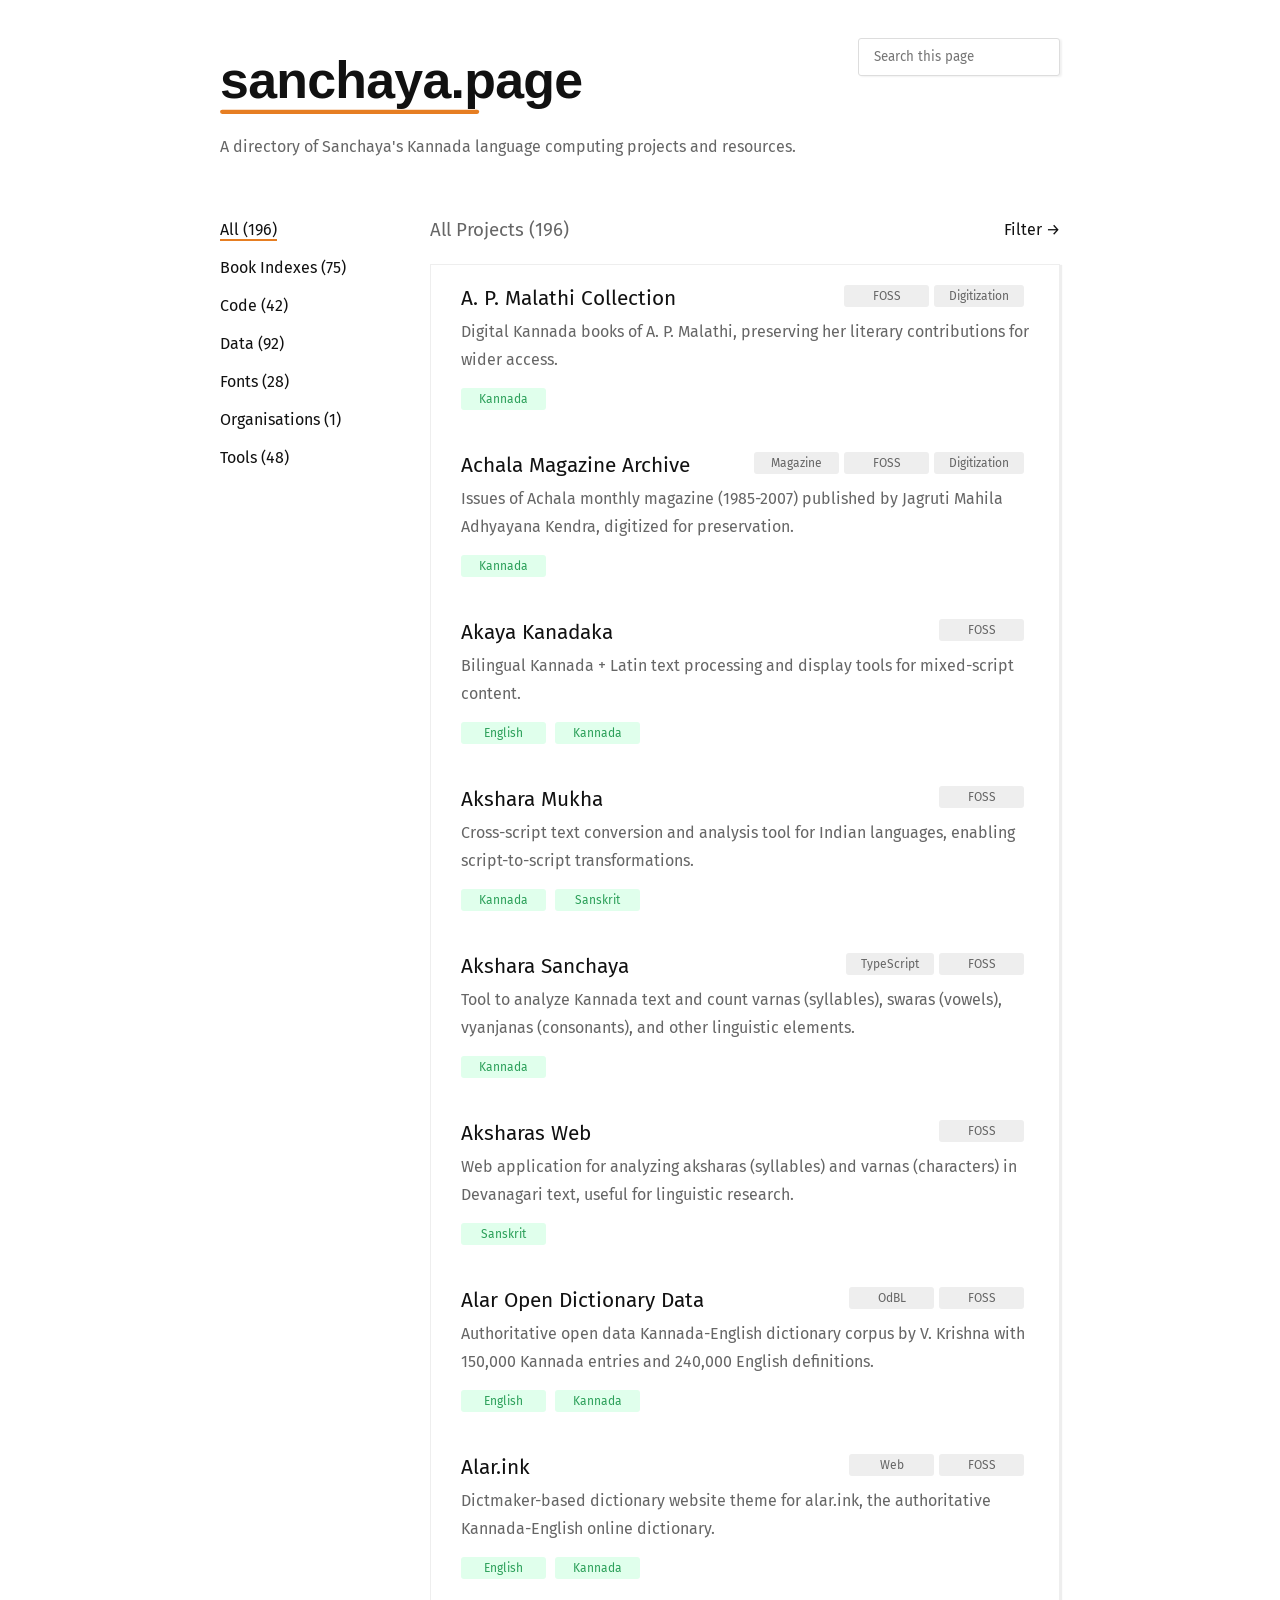
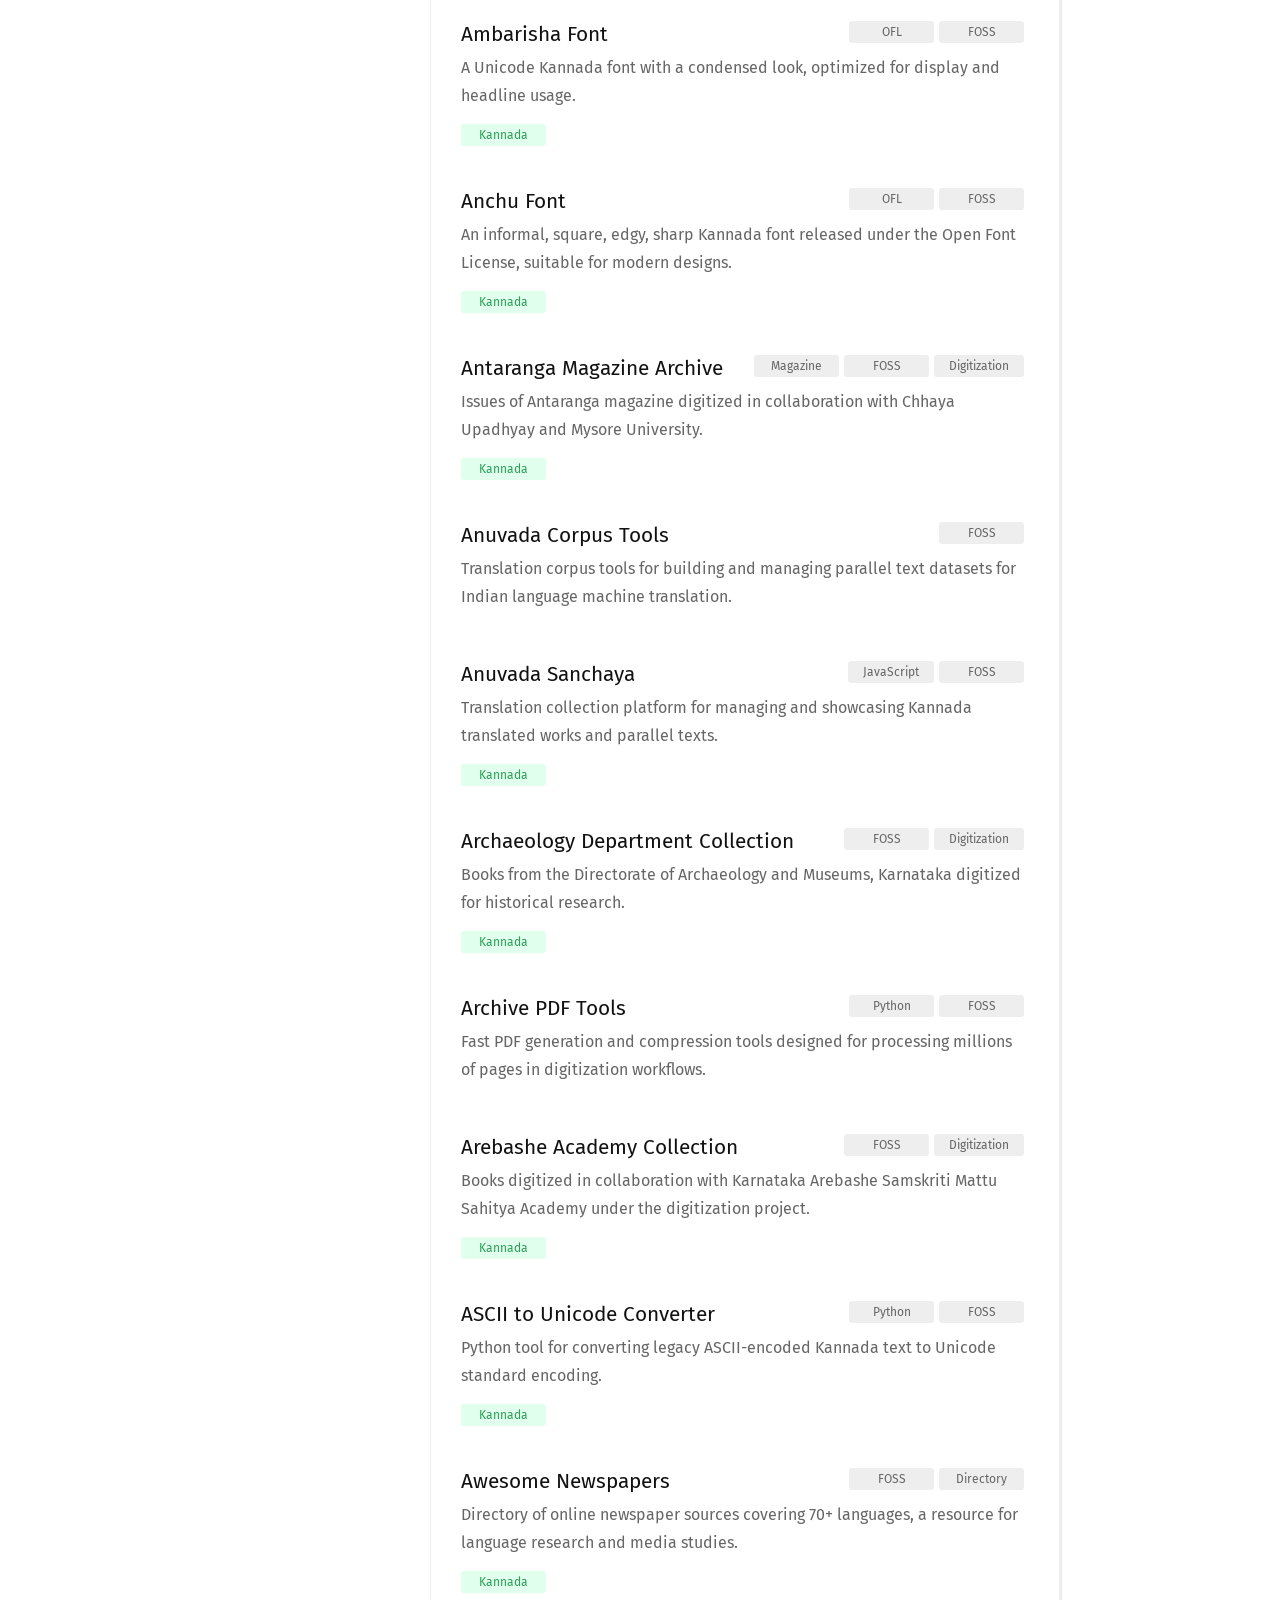
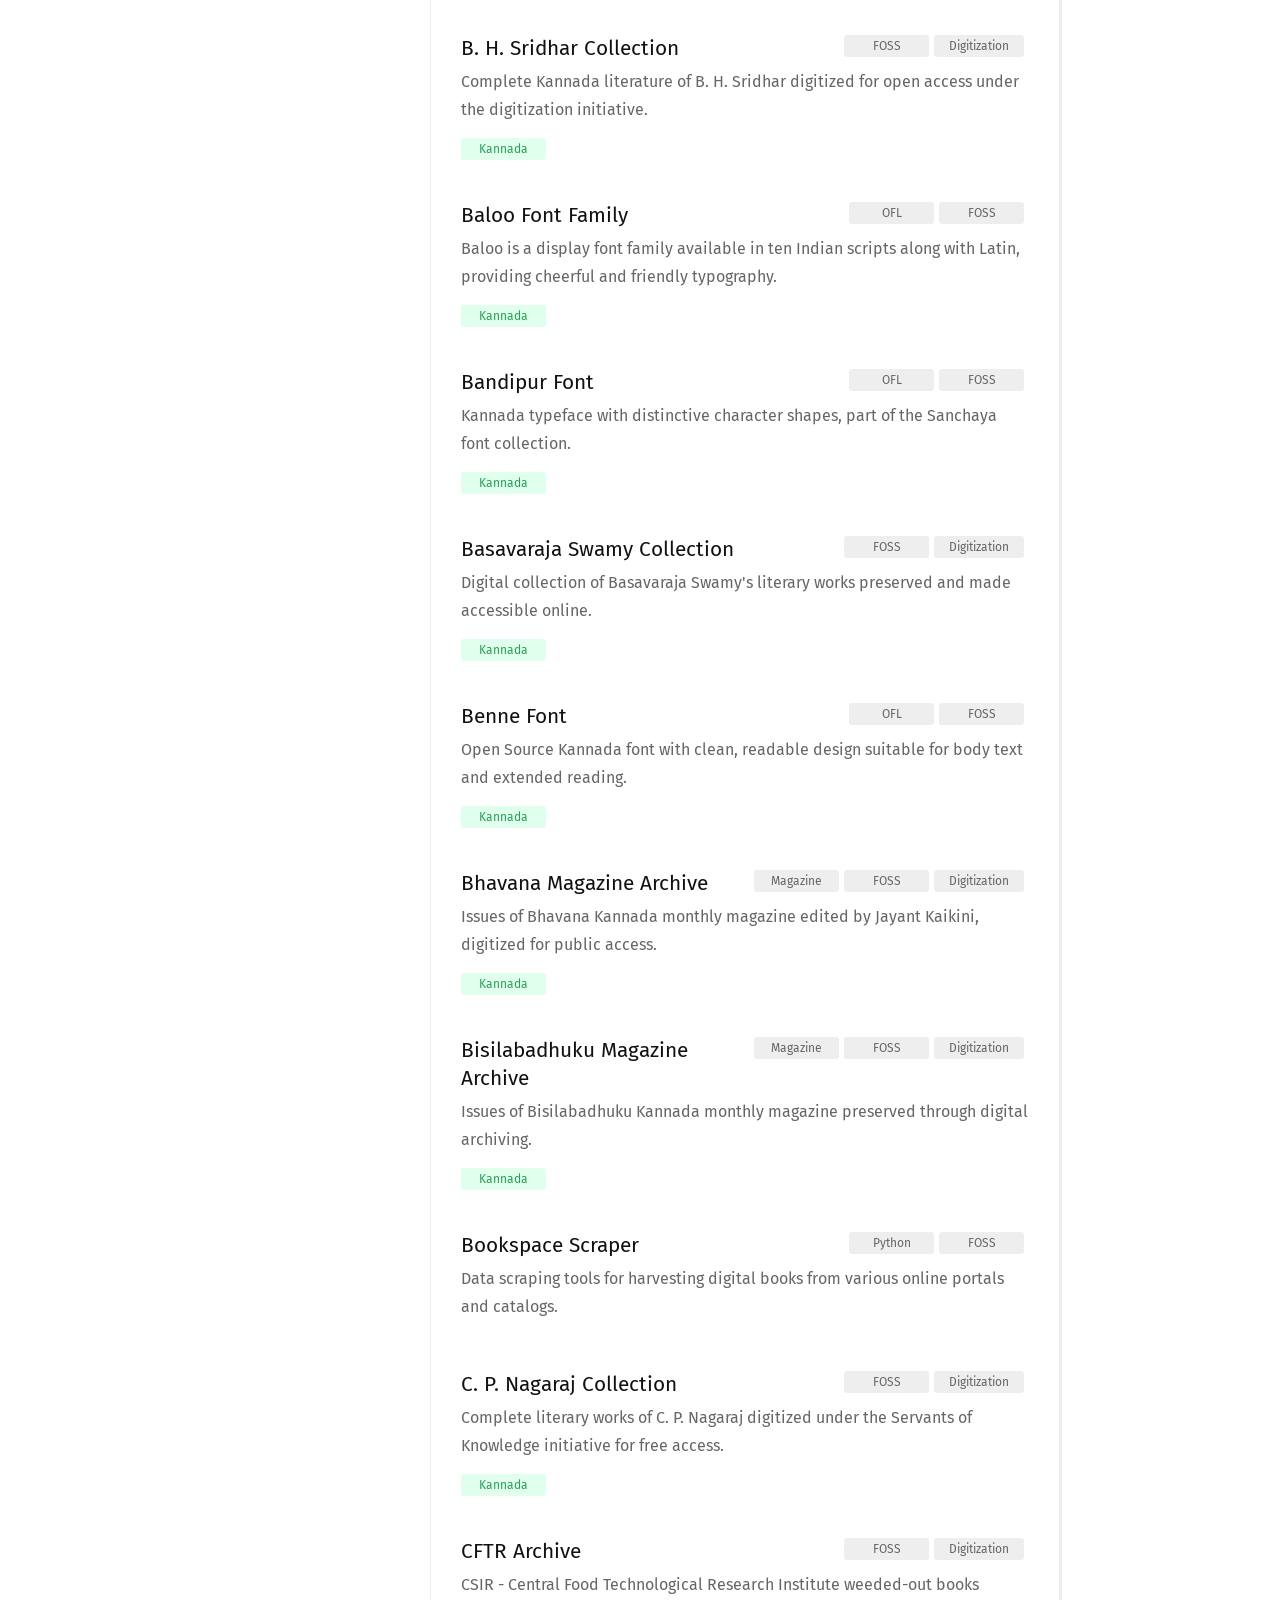
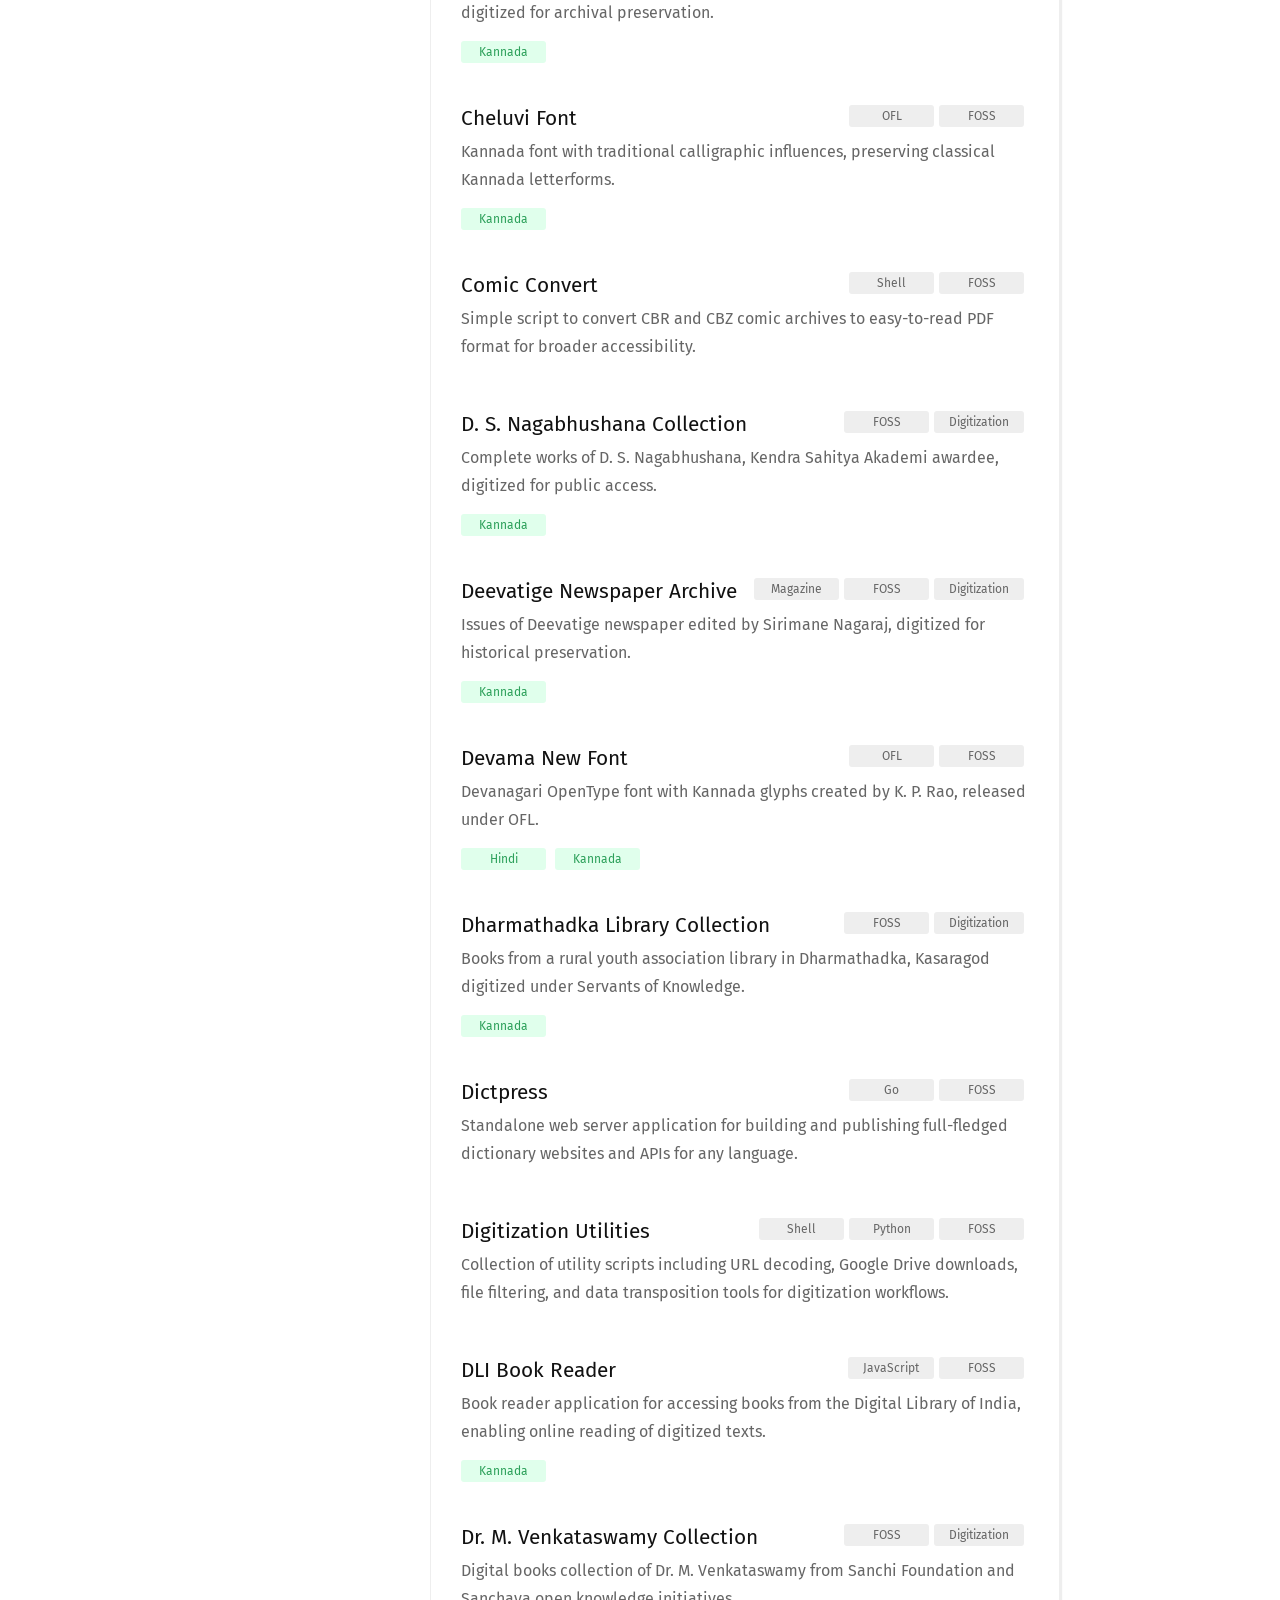
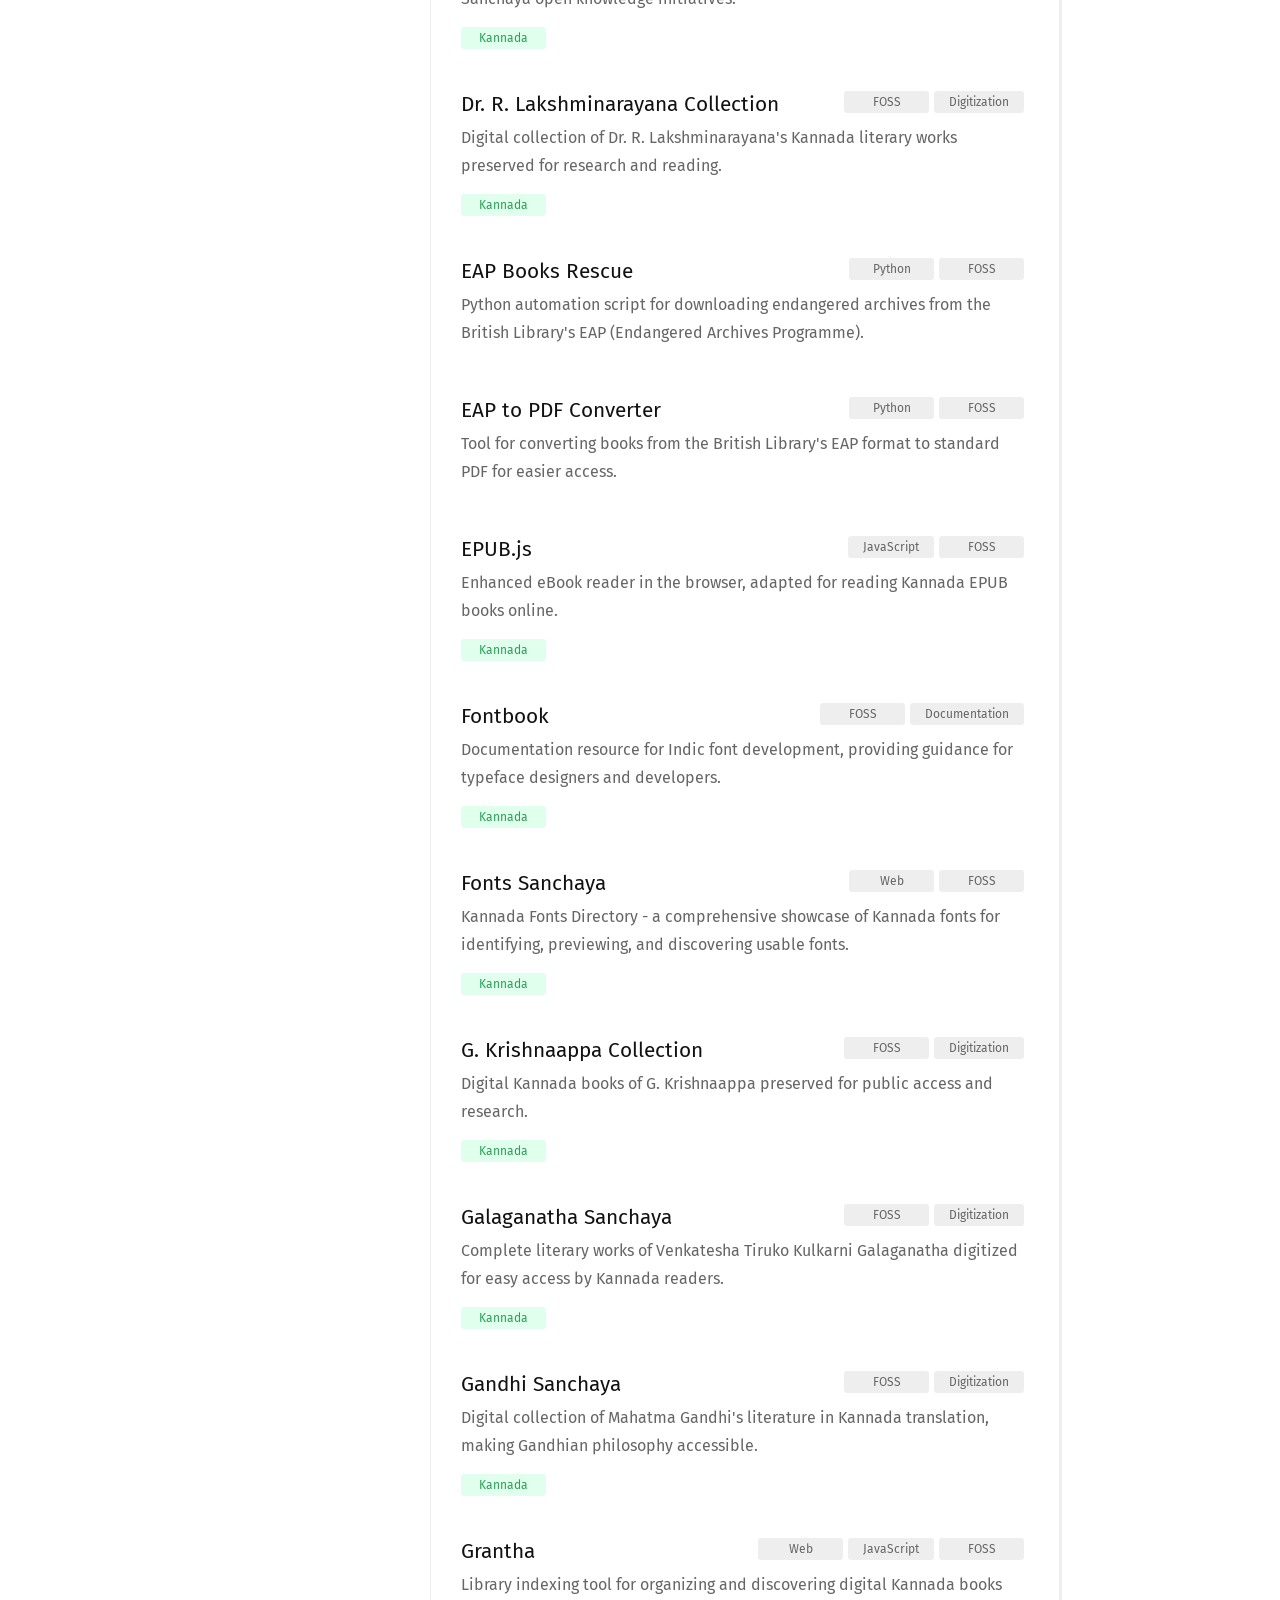
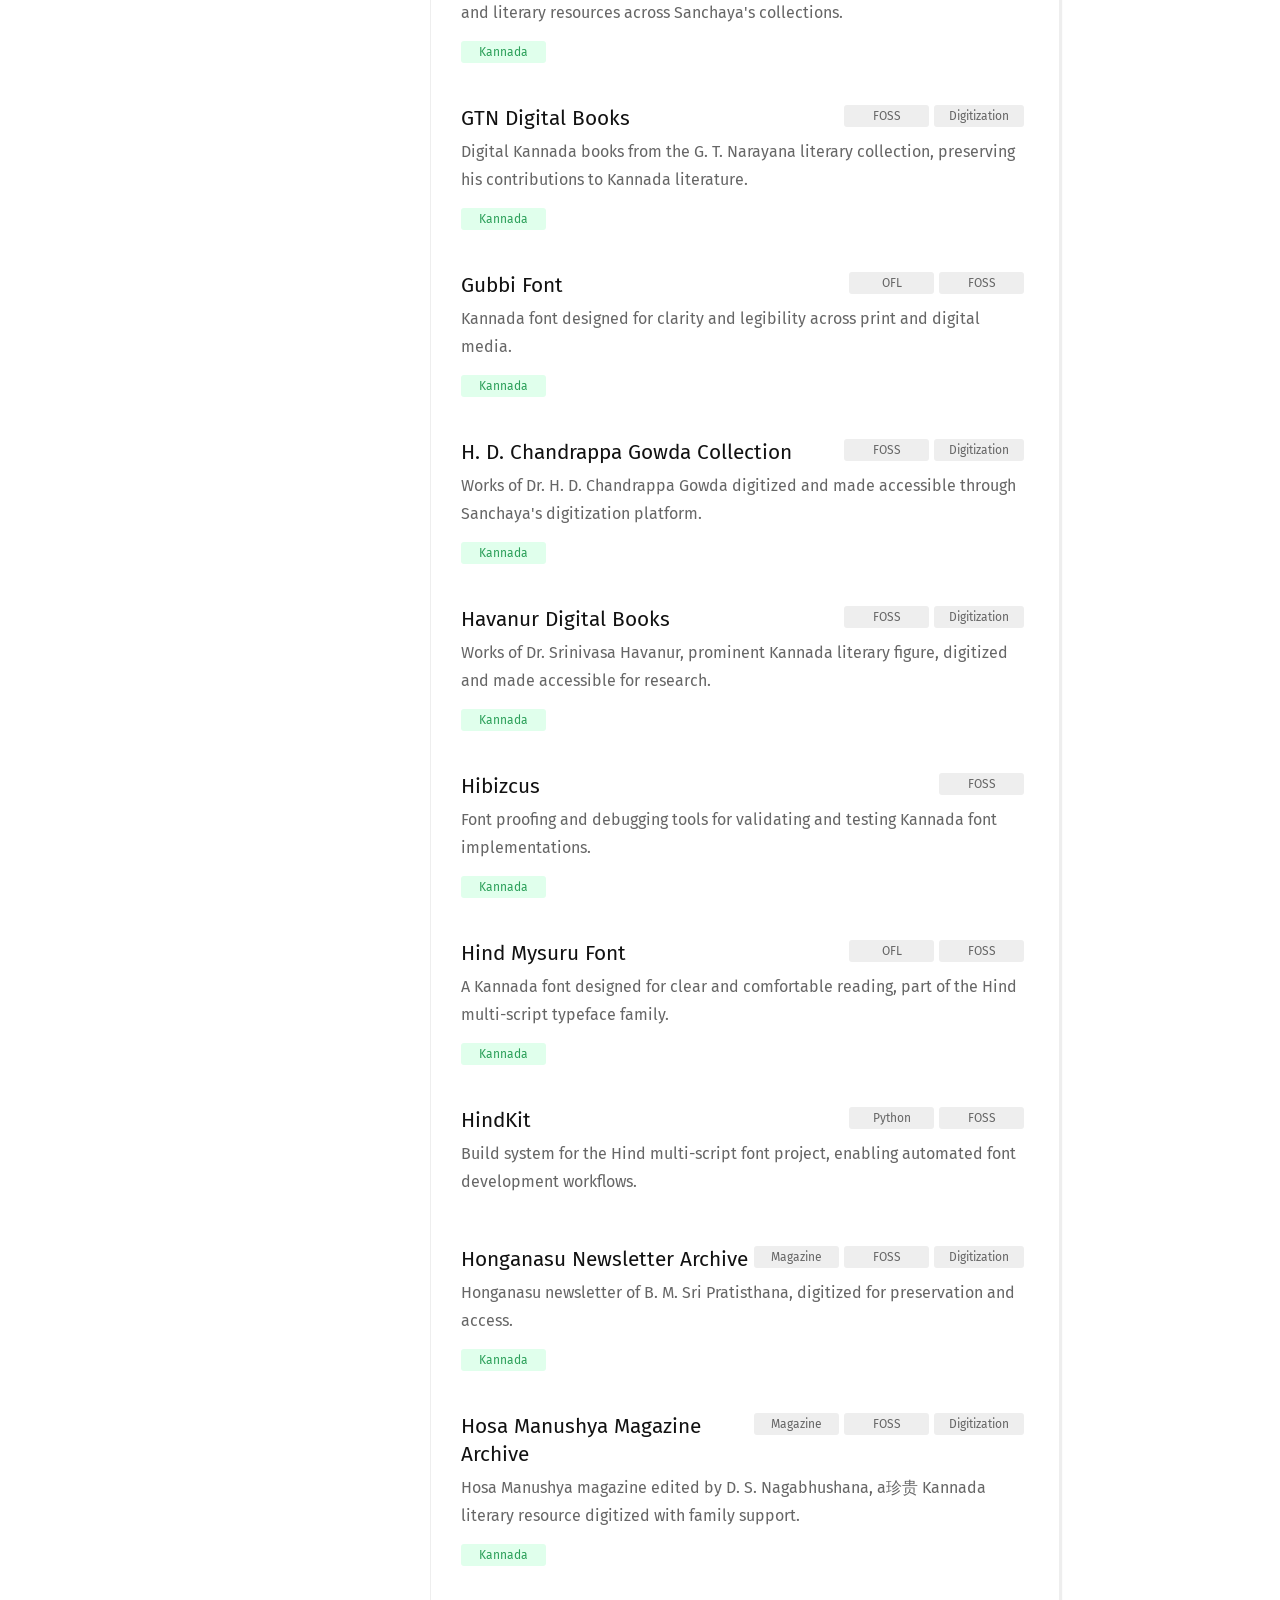
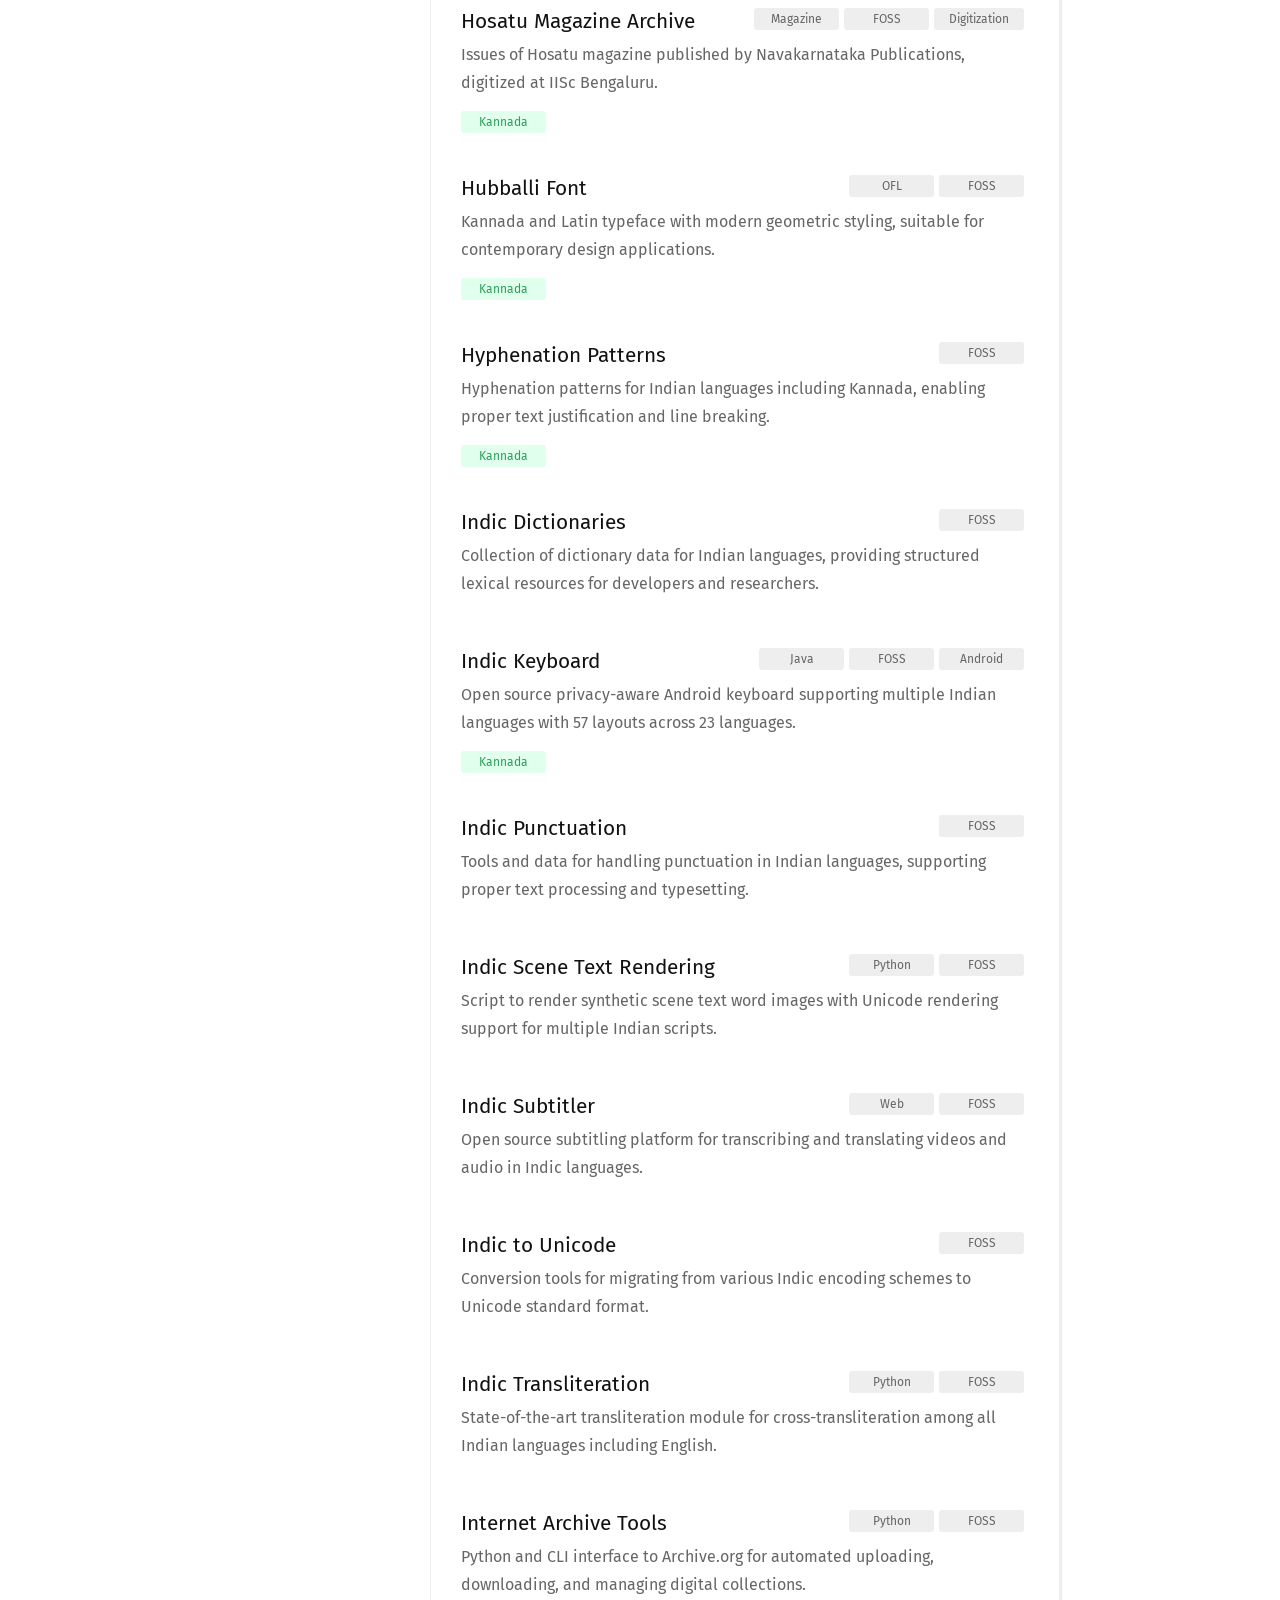
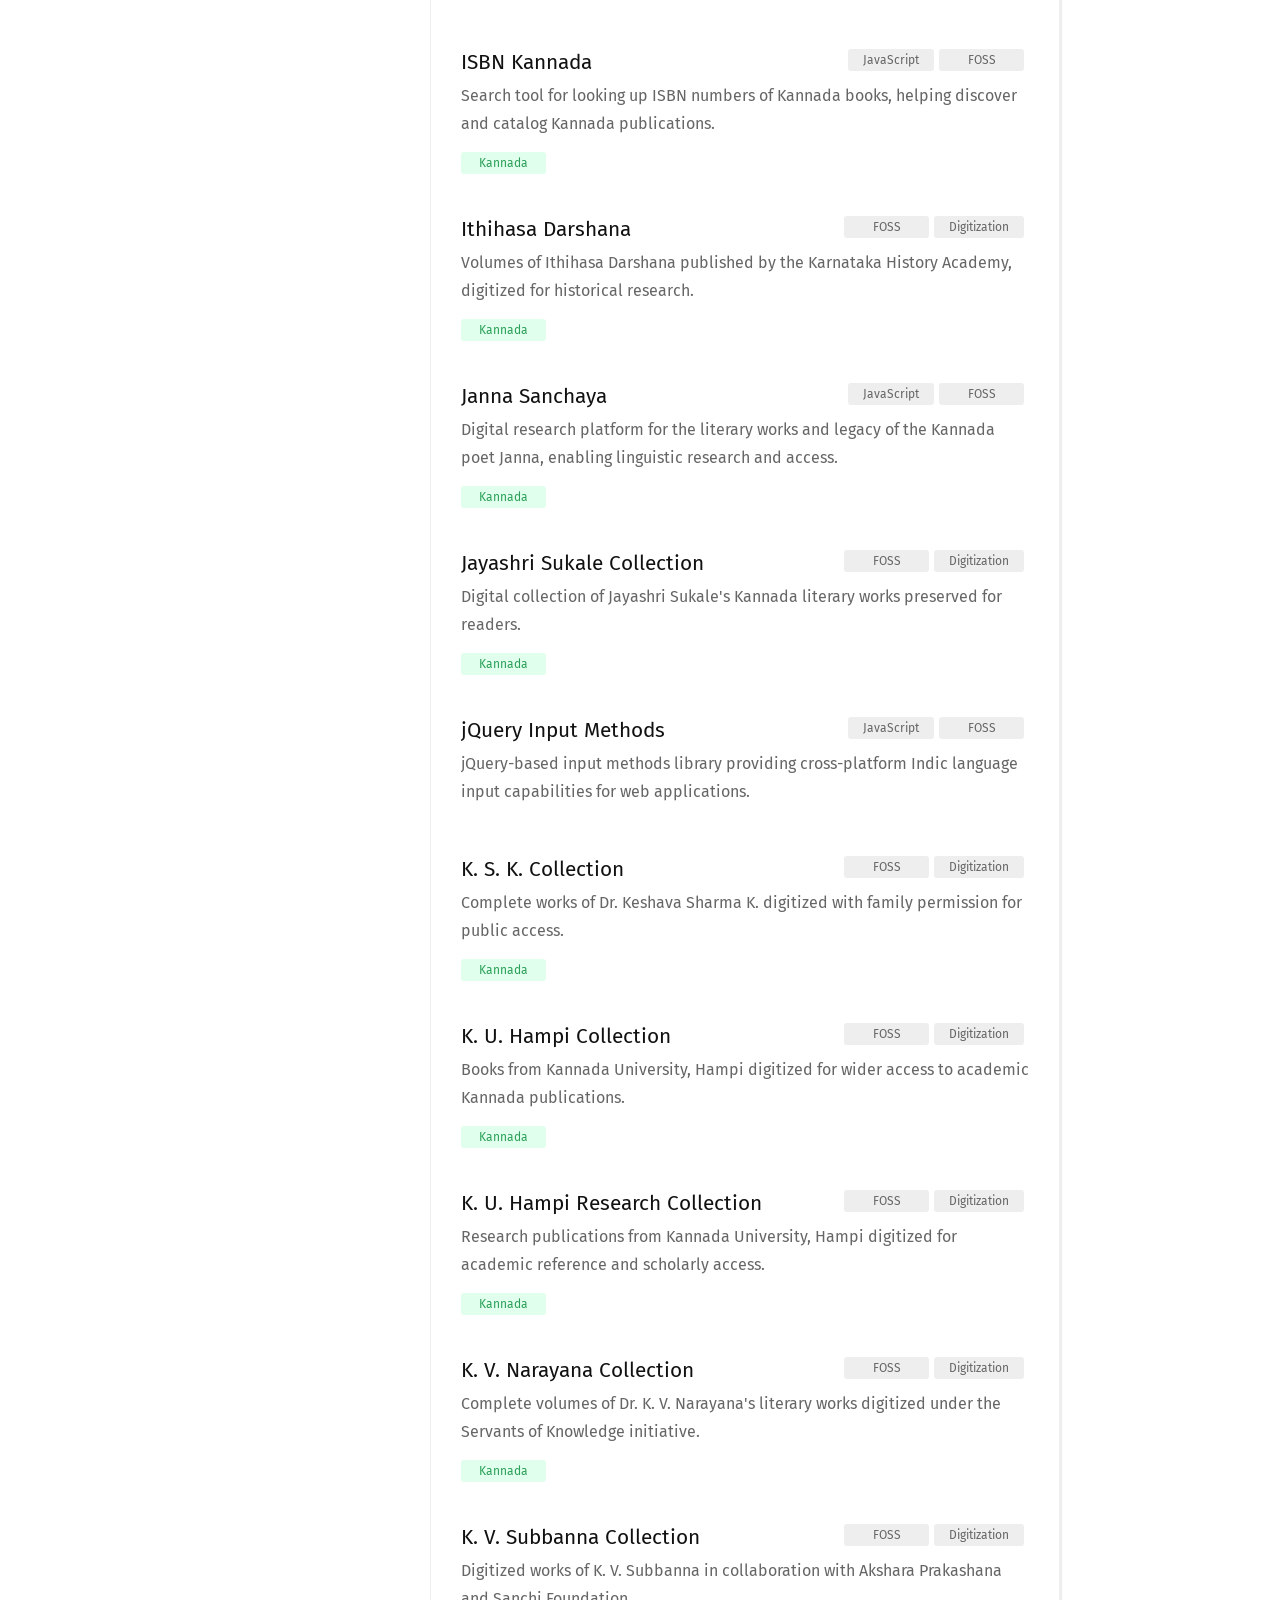
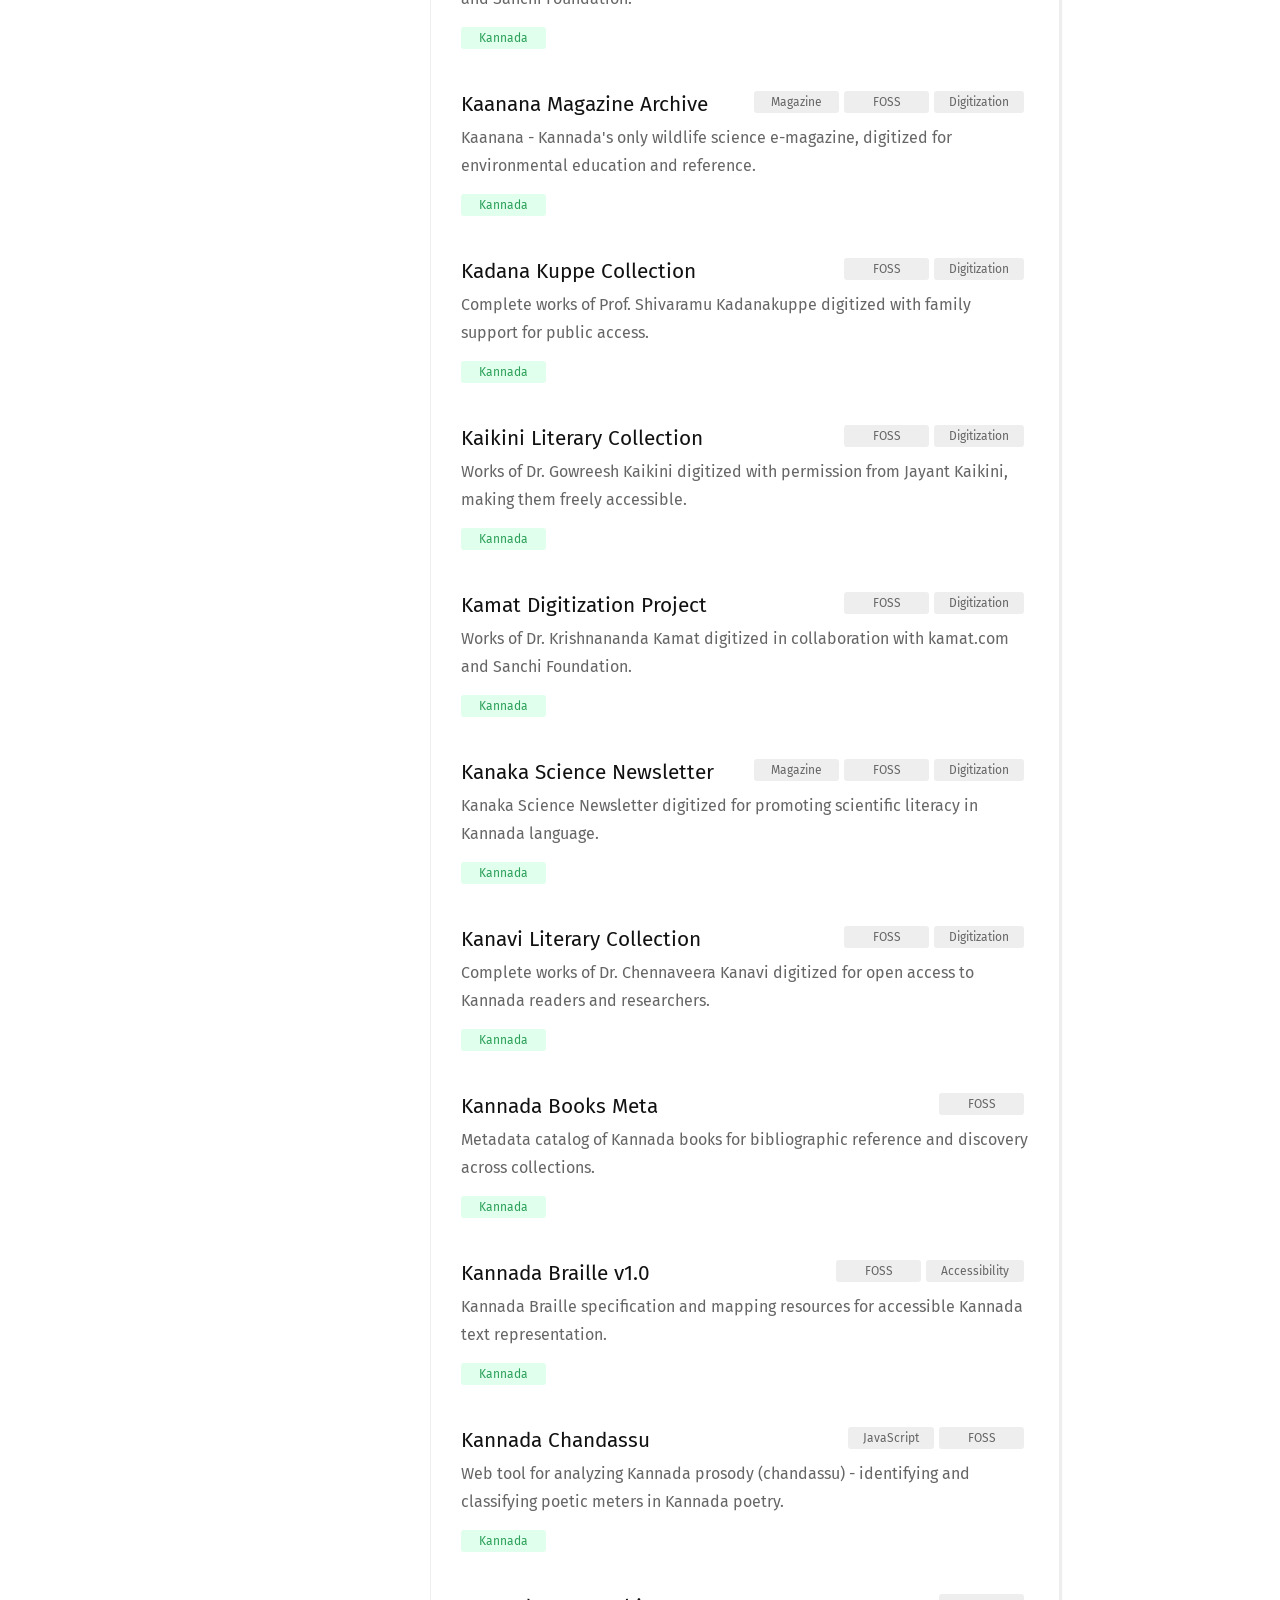
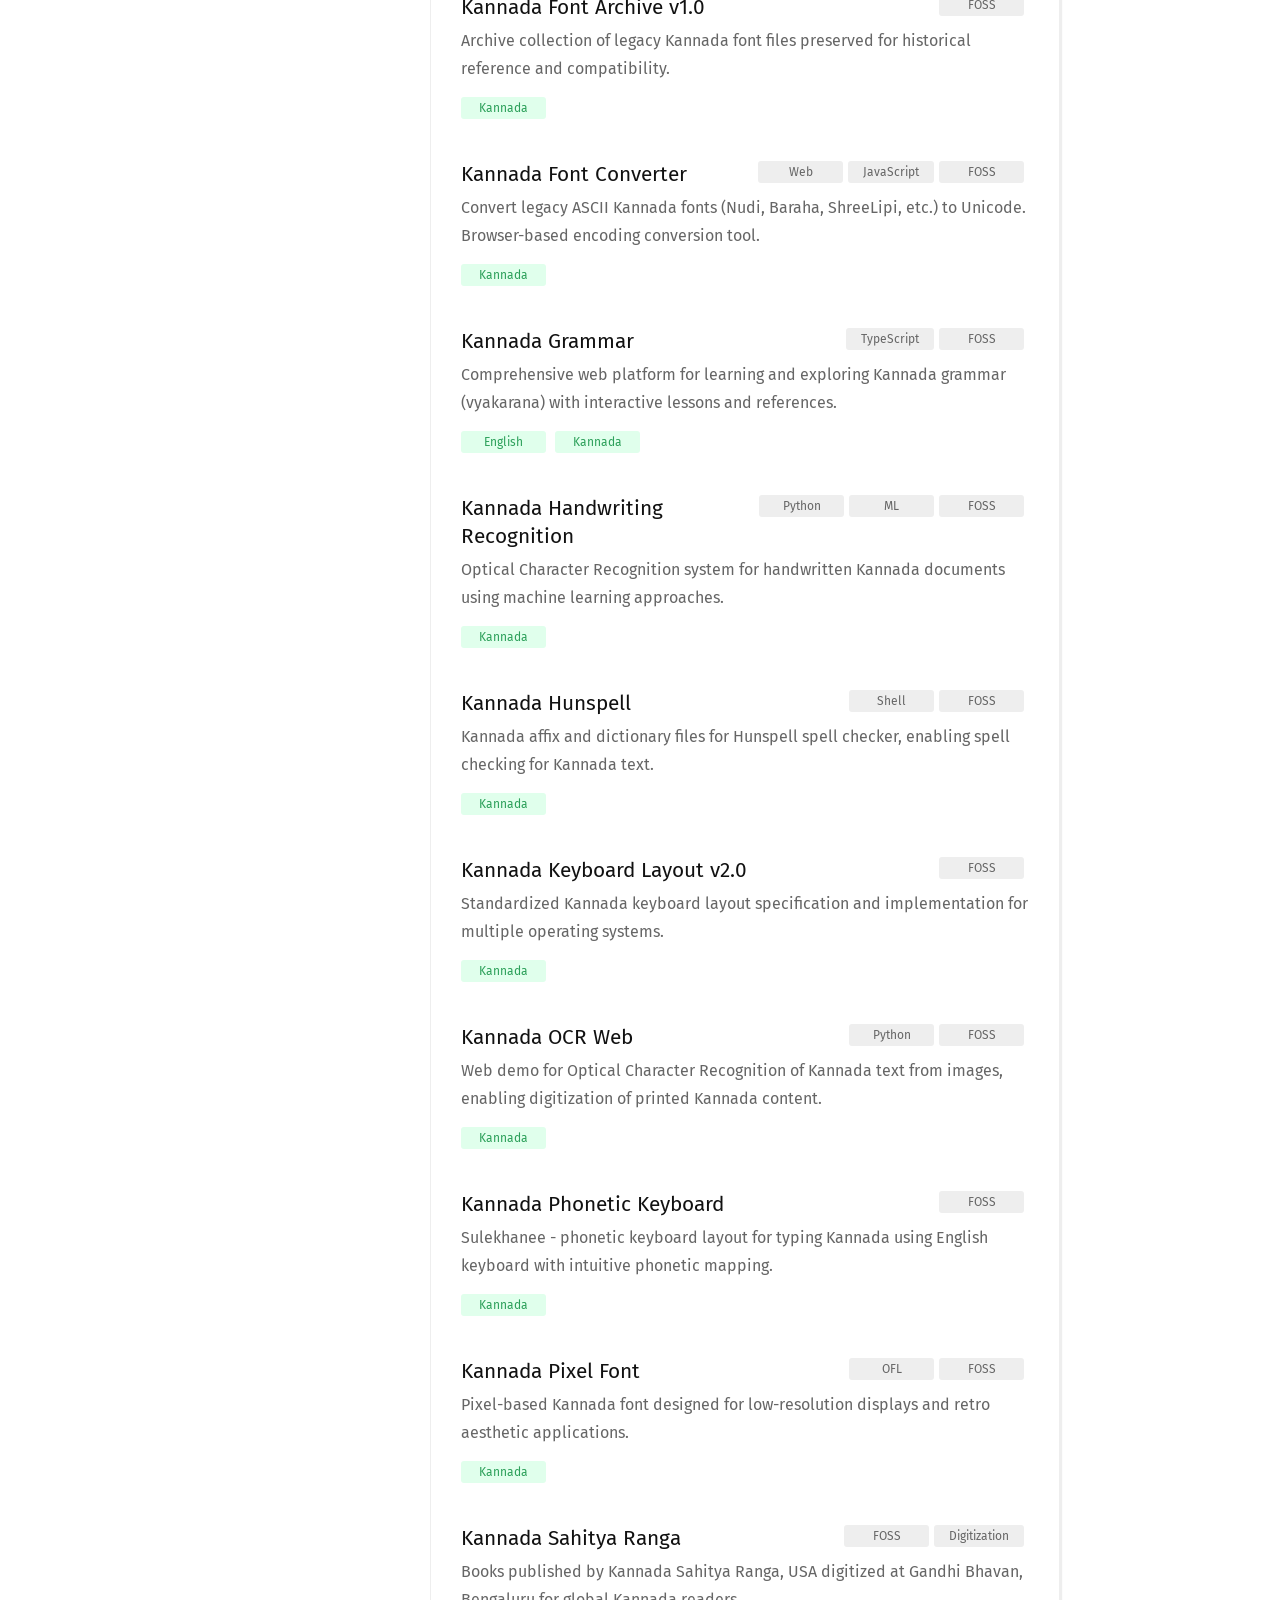
==== commit ce51f9f0: "Deploying to gh-pages from @ sanchaya/sanchaya.github.io@8785d5bb82959ca55db221ffbaf028bf66ceaac0 🚀" ====
--- a/index.html
+++ b/index.html
@@ -40,7 +40,7 @@
 			<ul class="index">
         <li class="selected"><a href="index.html">All (196)</a></li>
         
-        <li class=""><a href="books.html">Books (75)</a></li>
+        <li class=""><a href="book indexes.html">Book Indexes (75)</a></li>
         
         <li class=""><a href="code.html">Code (42)</a></li>
         
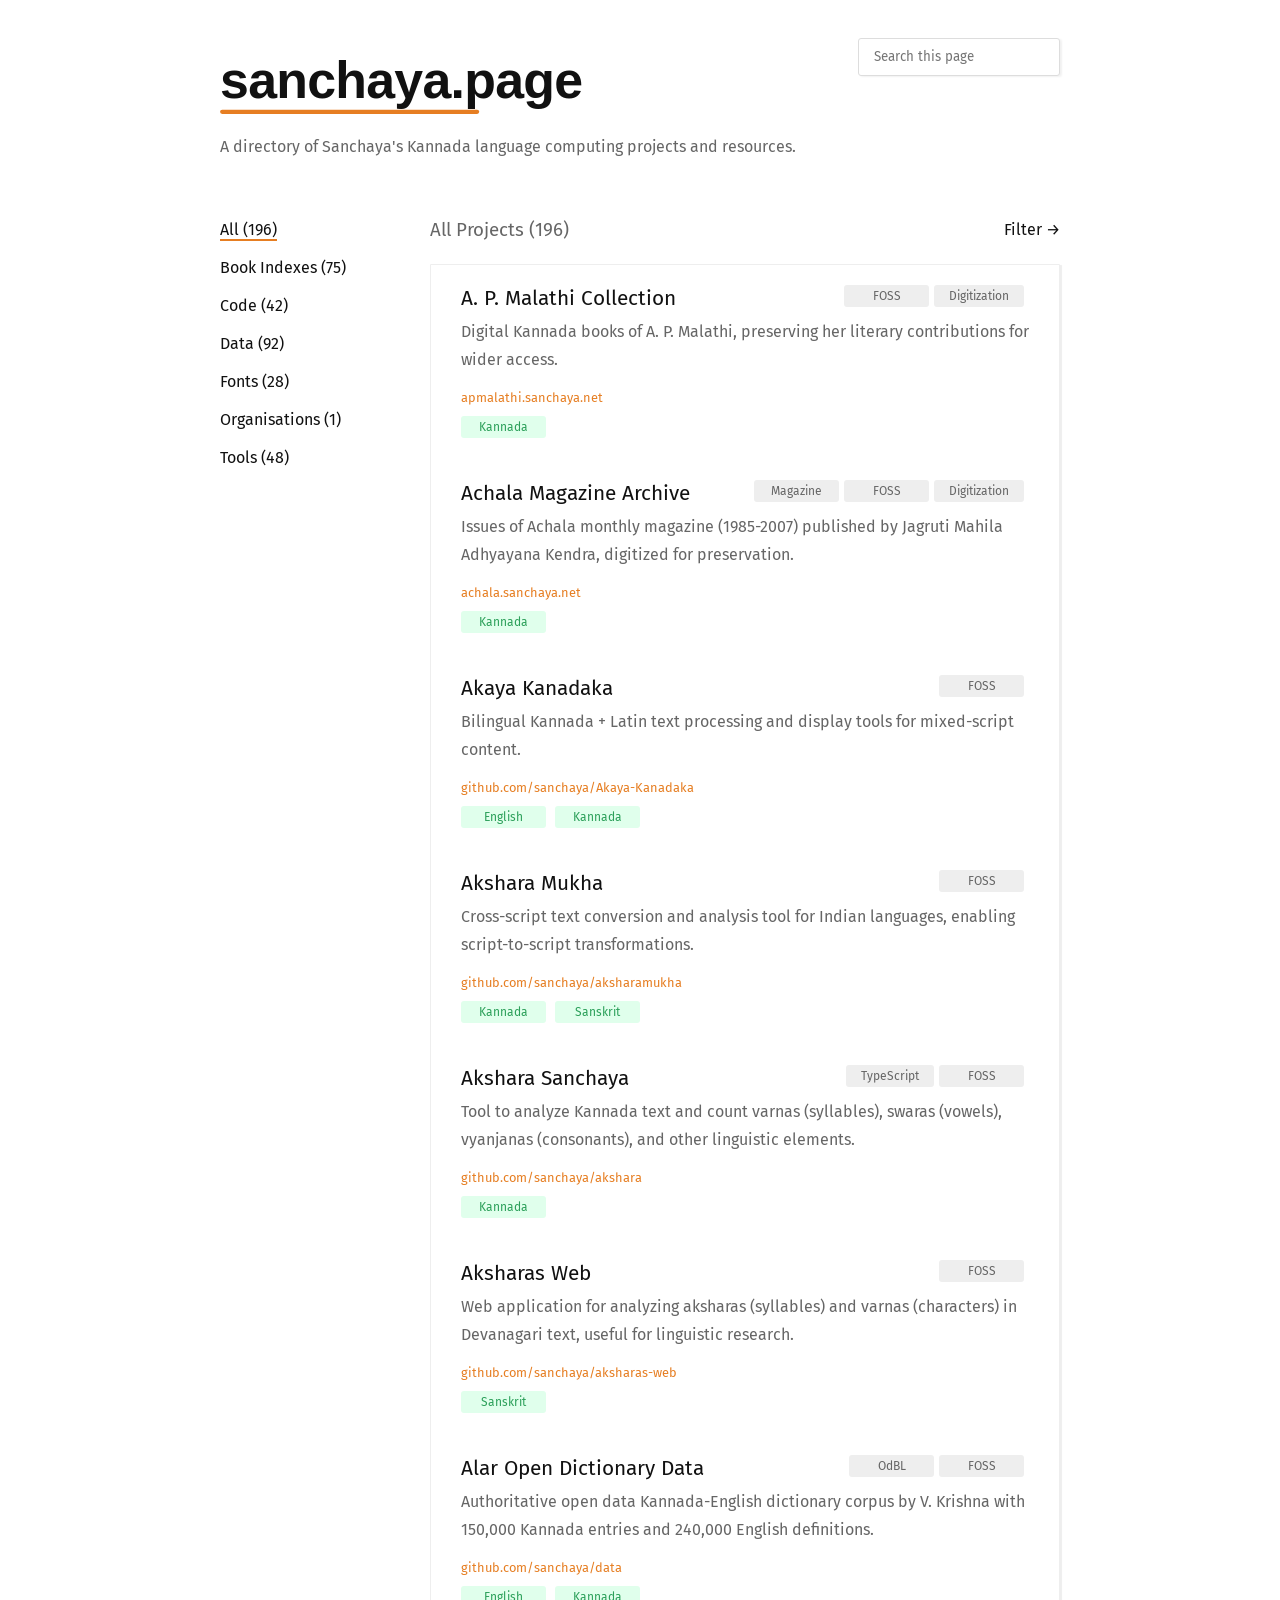
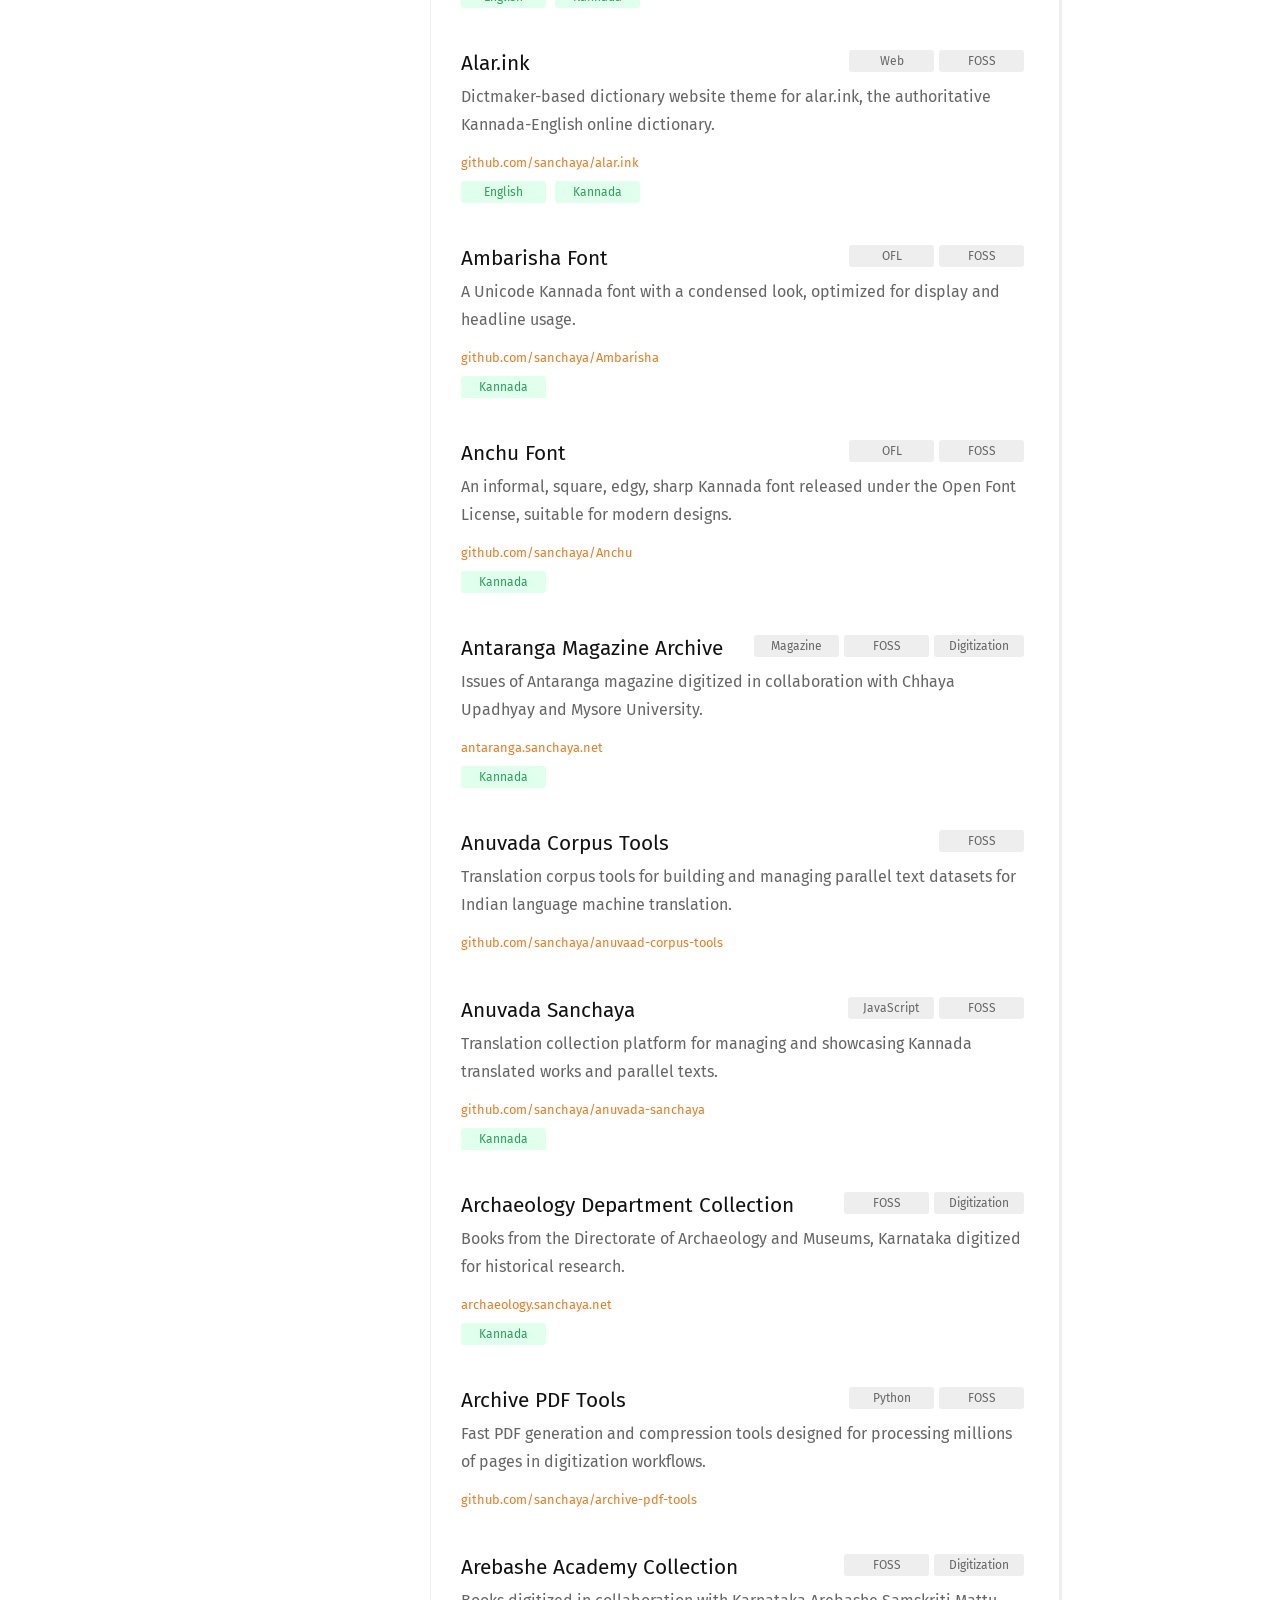
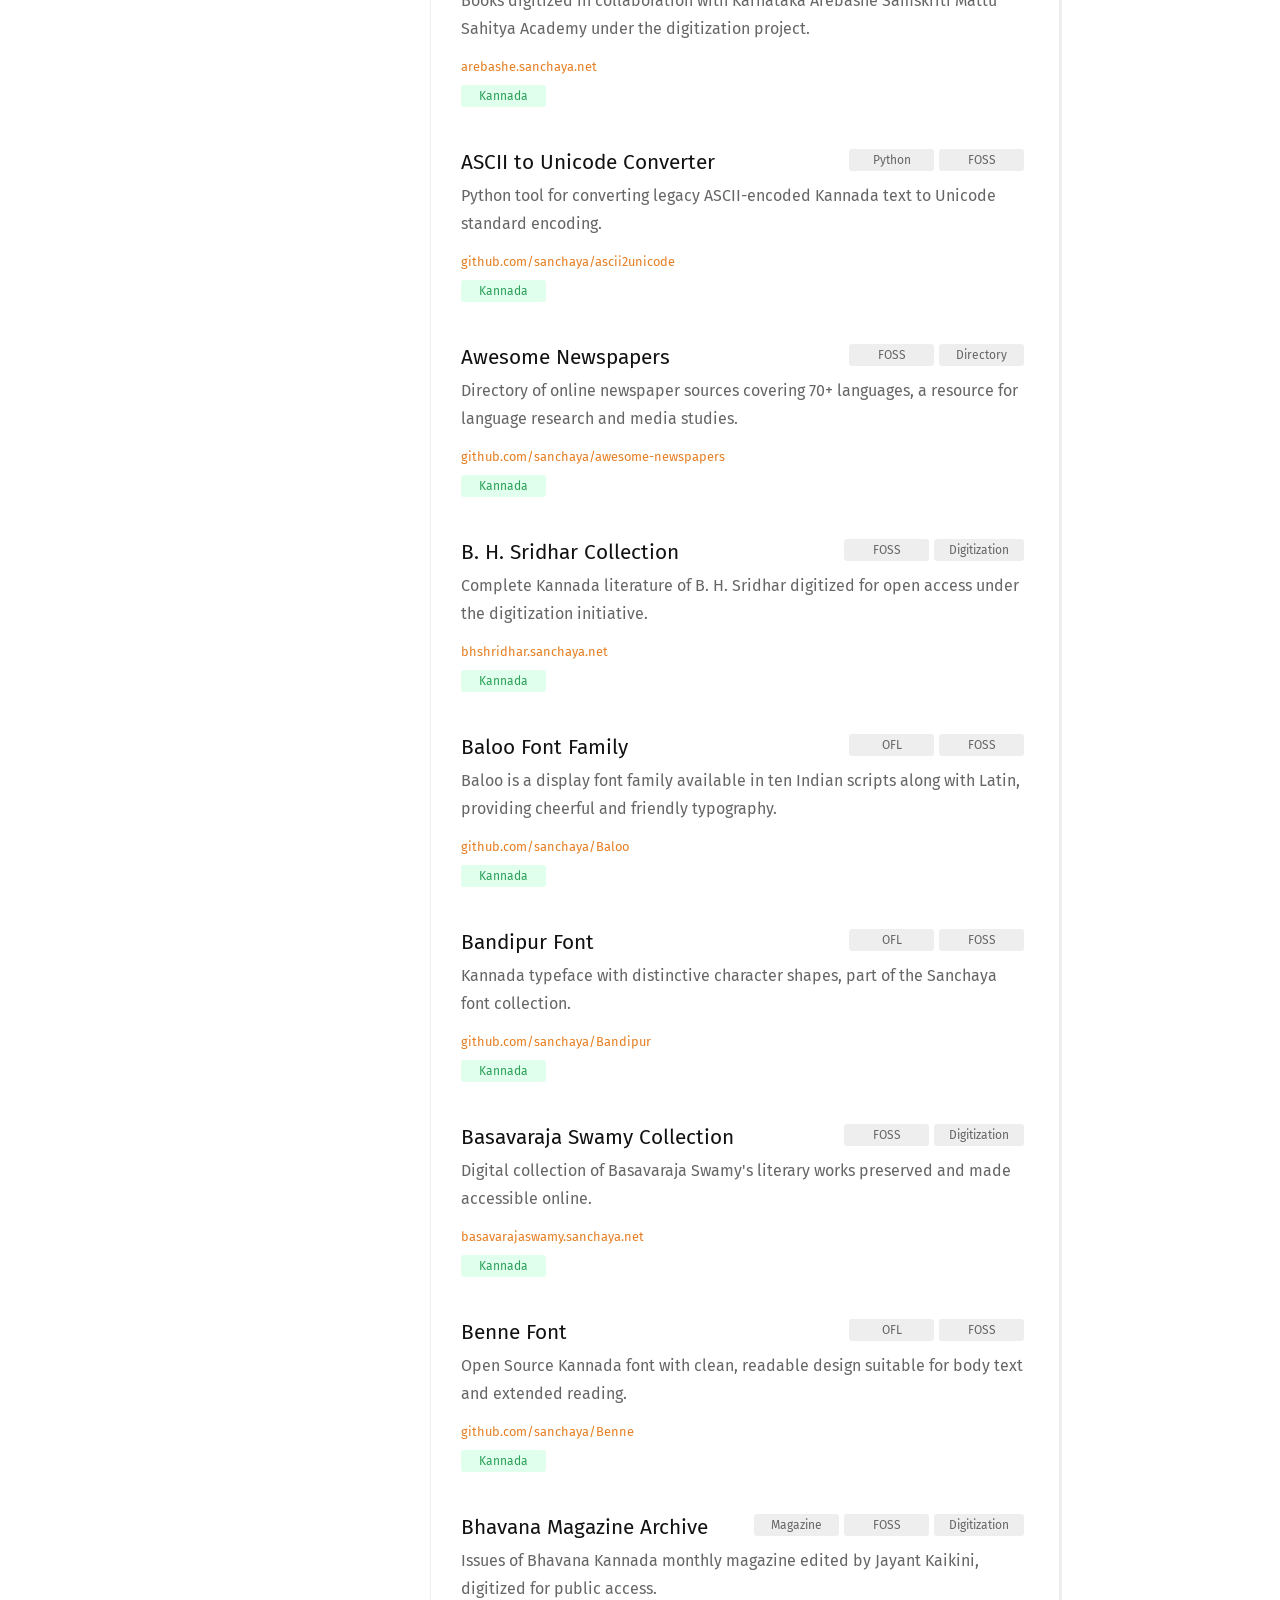
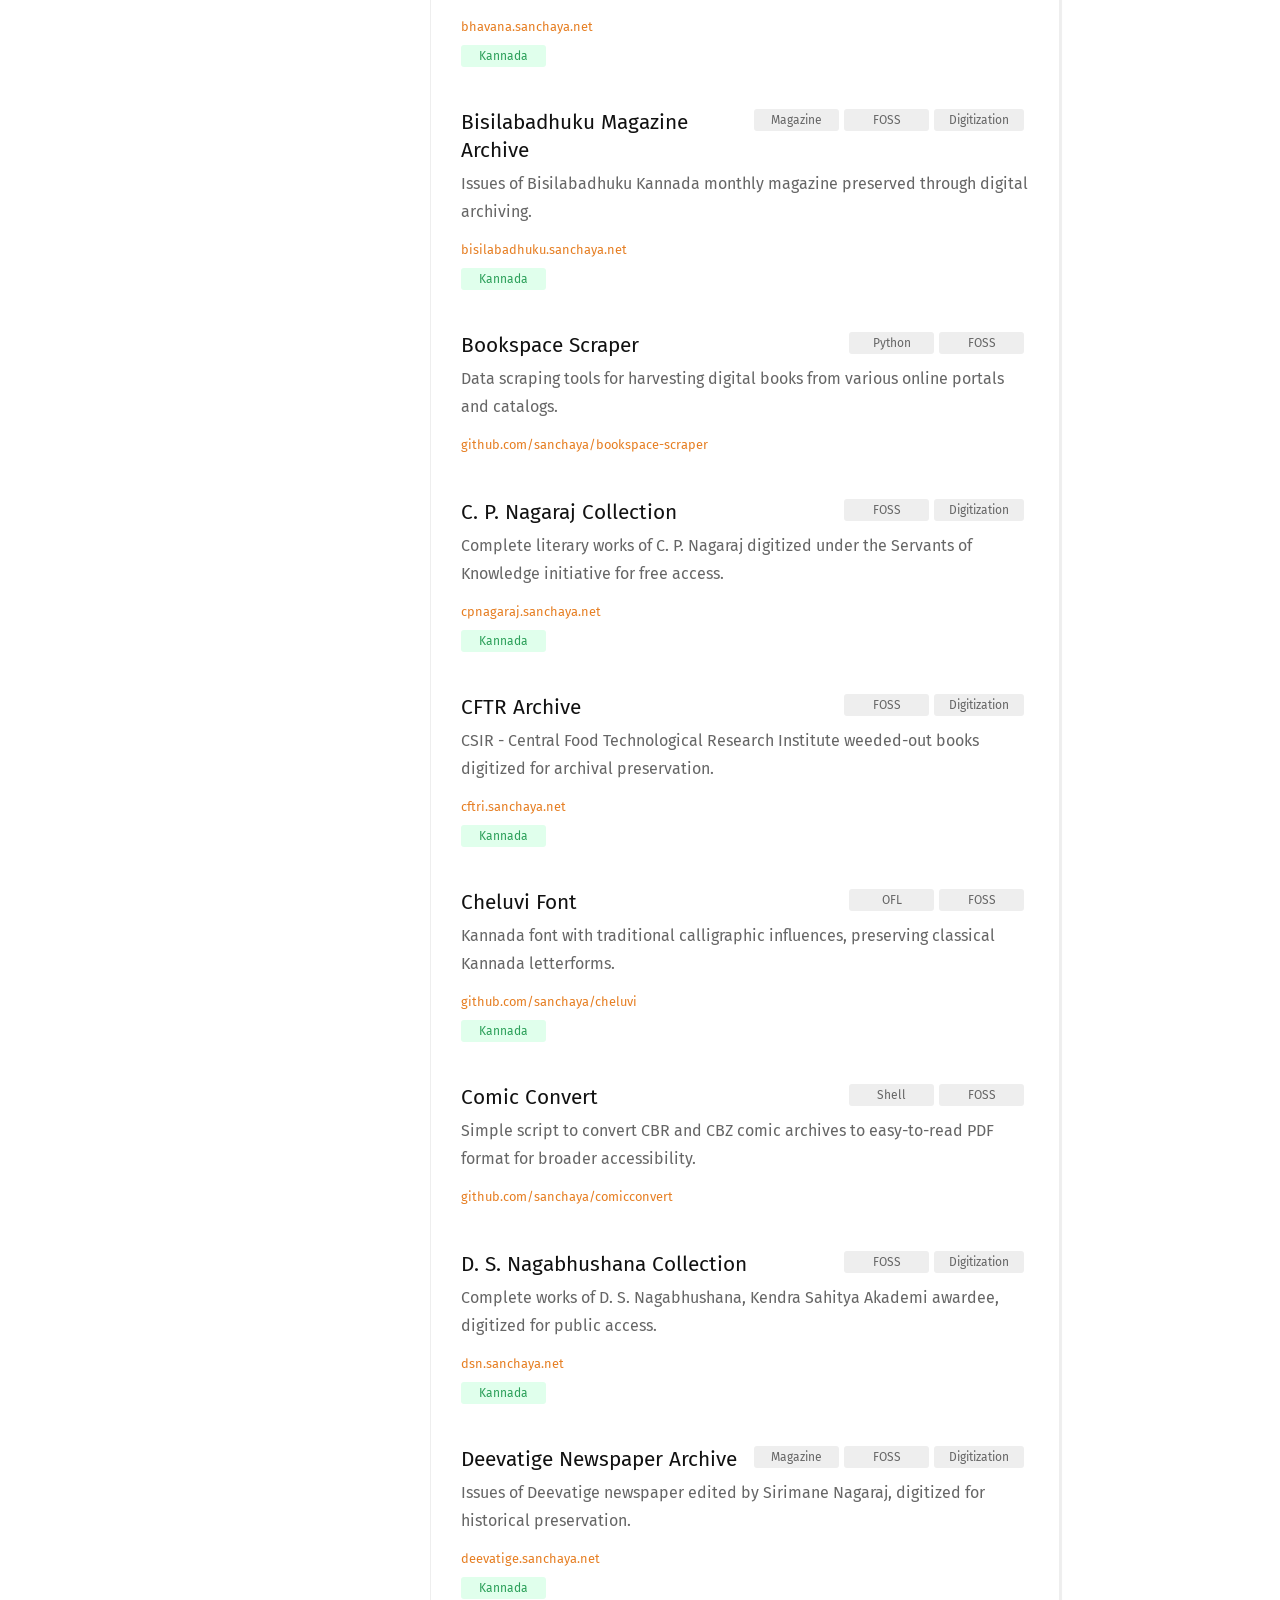
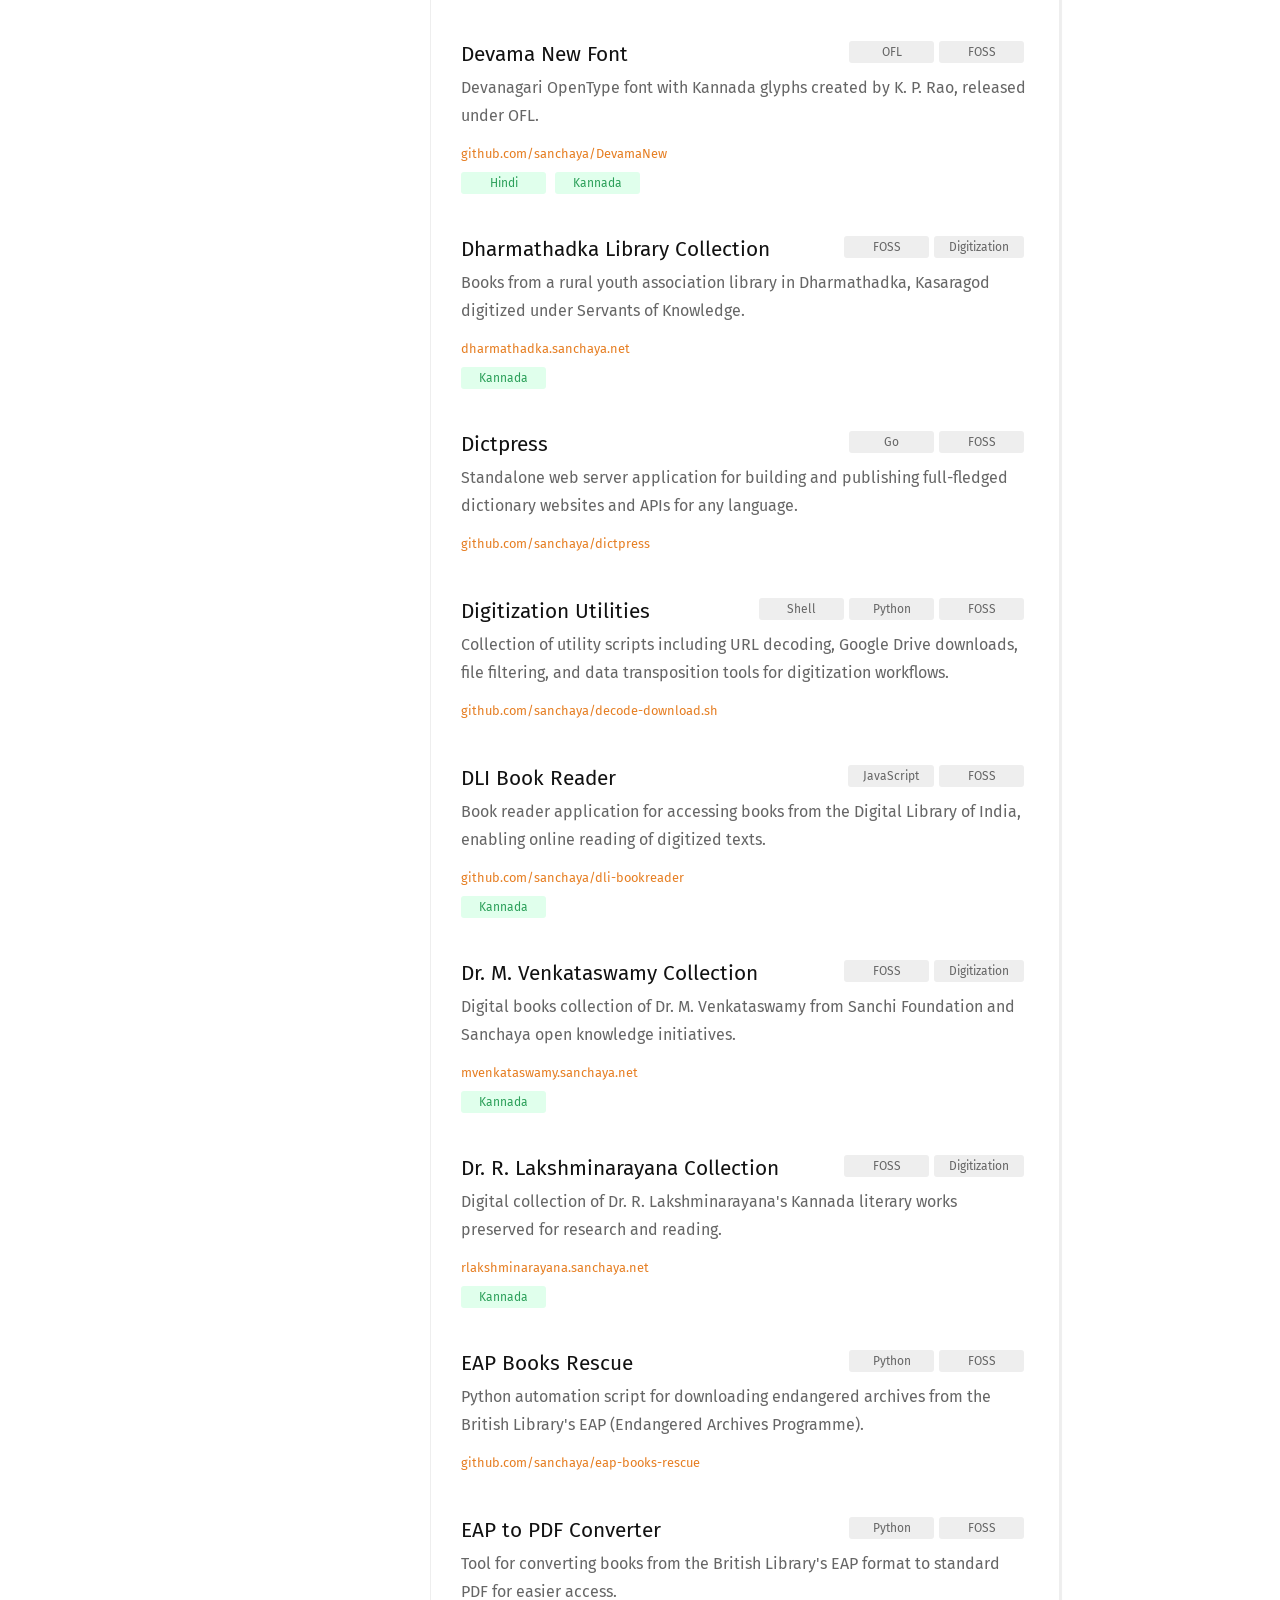
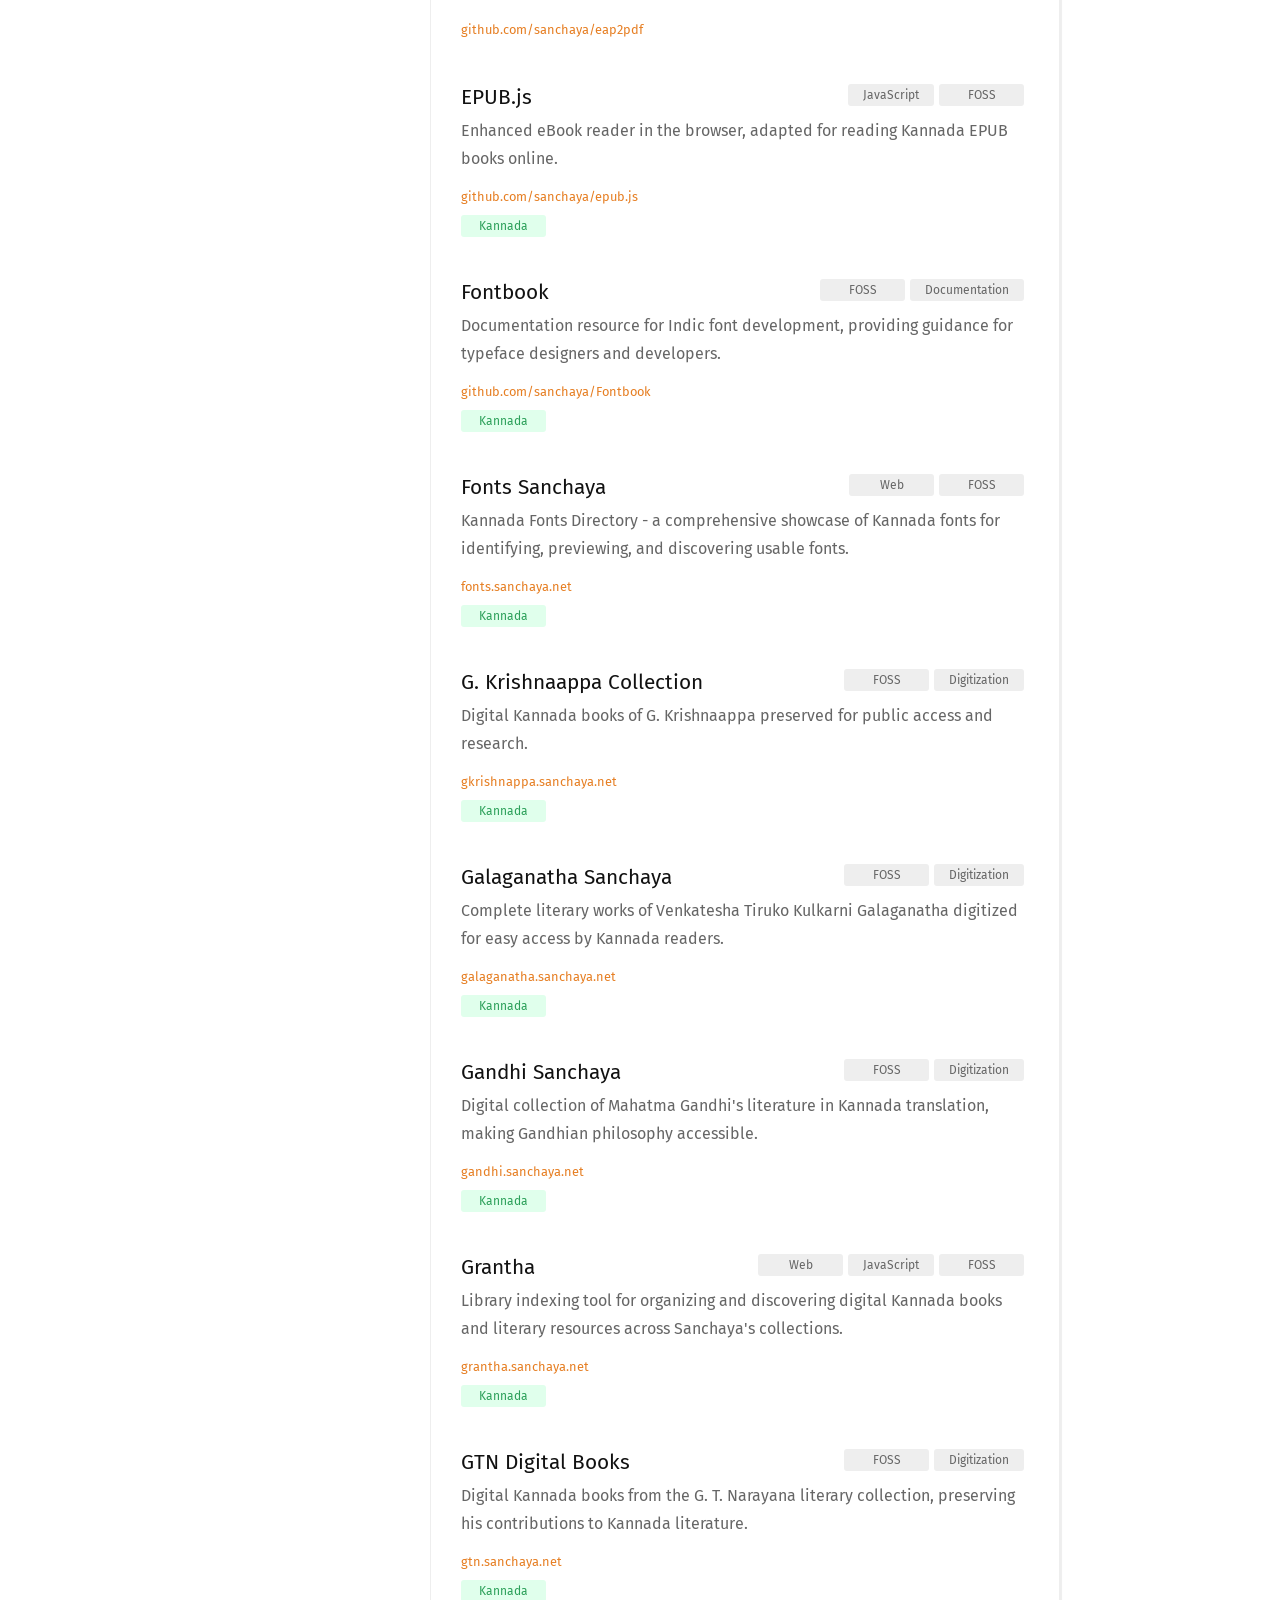
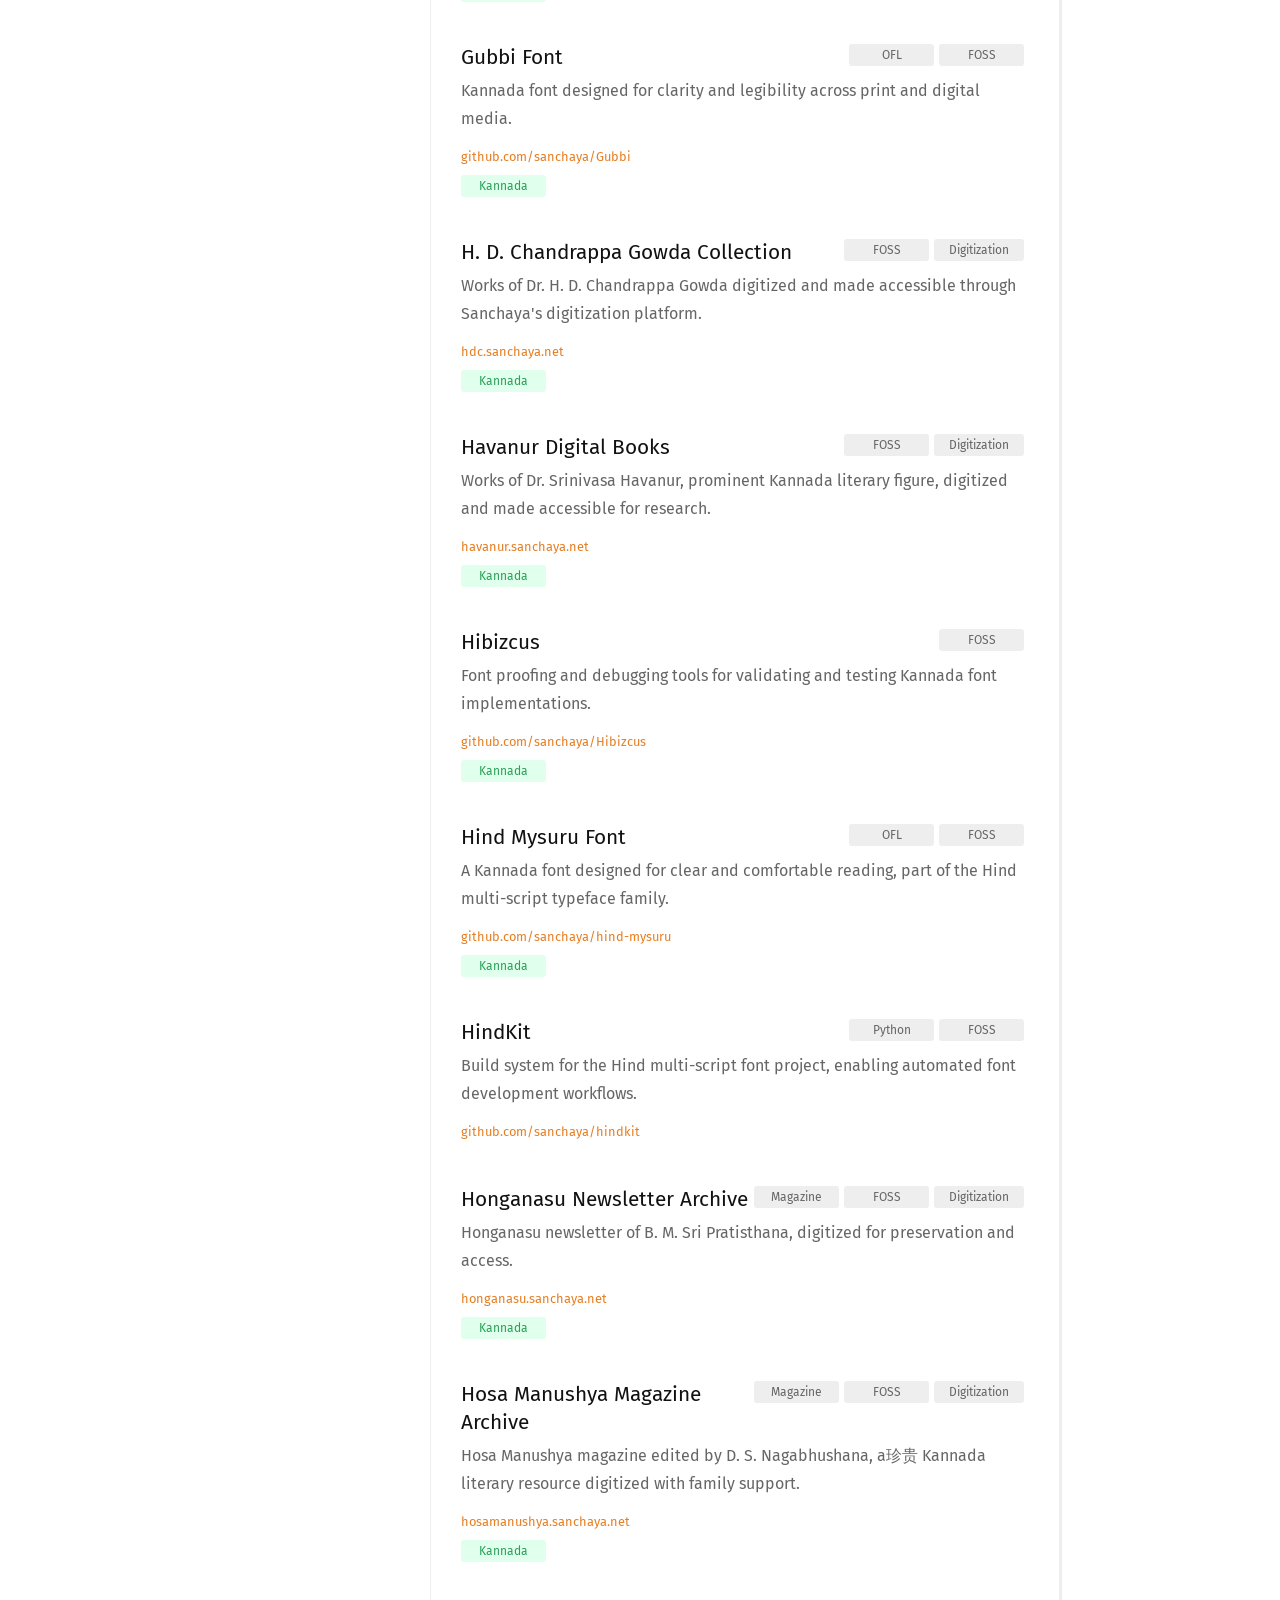
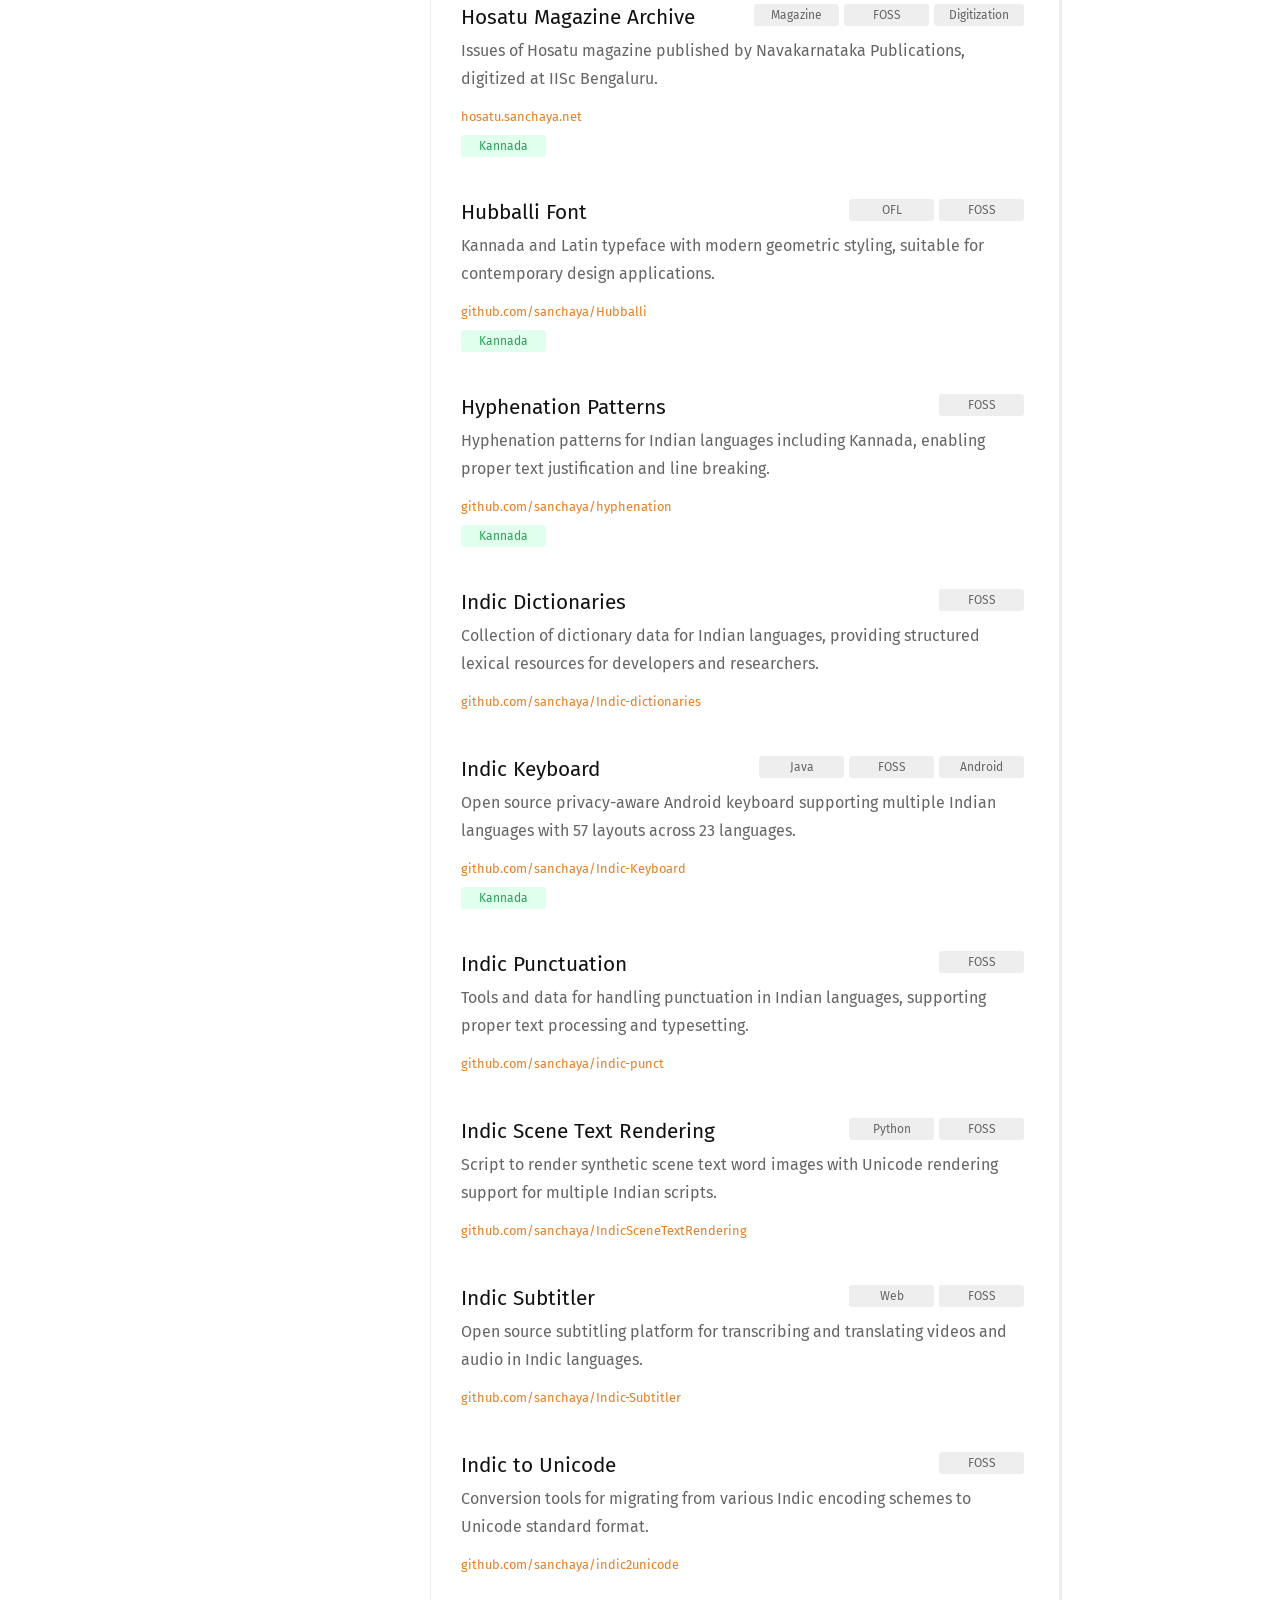
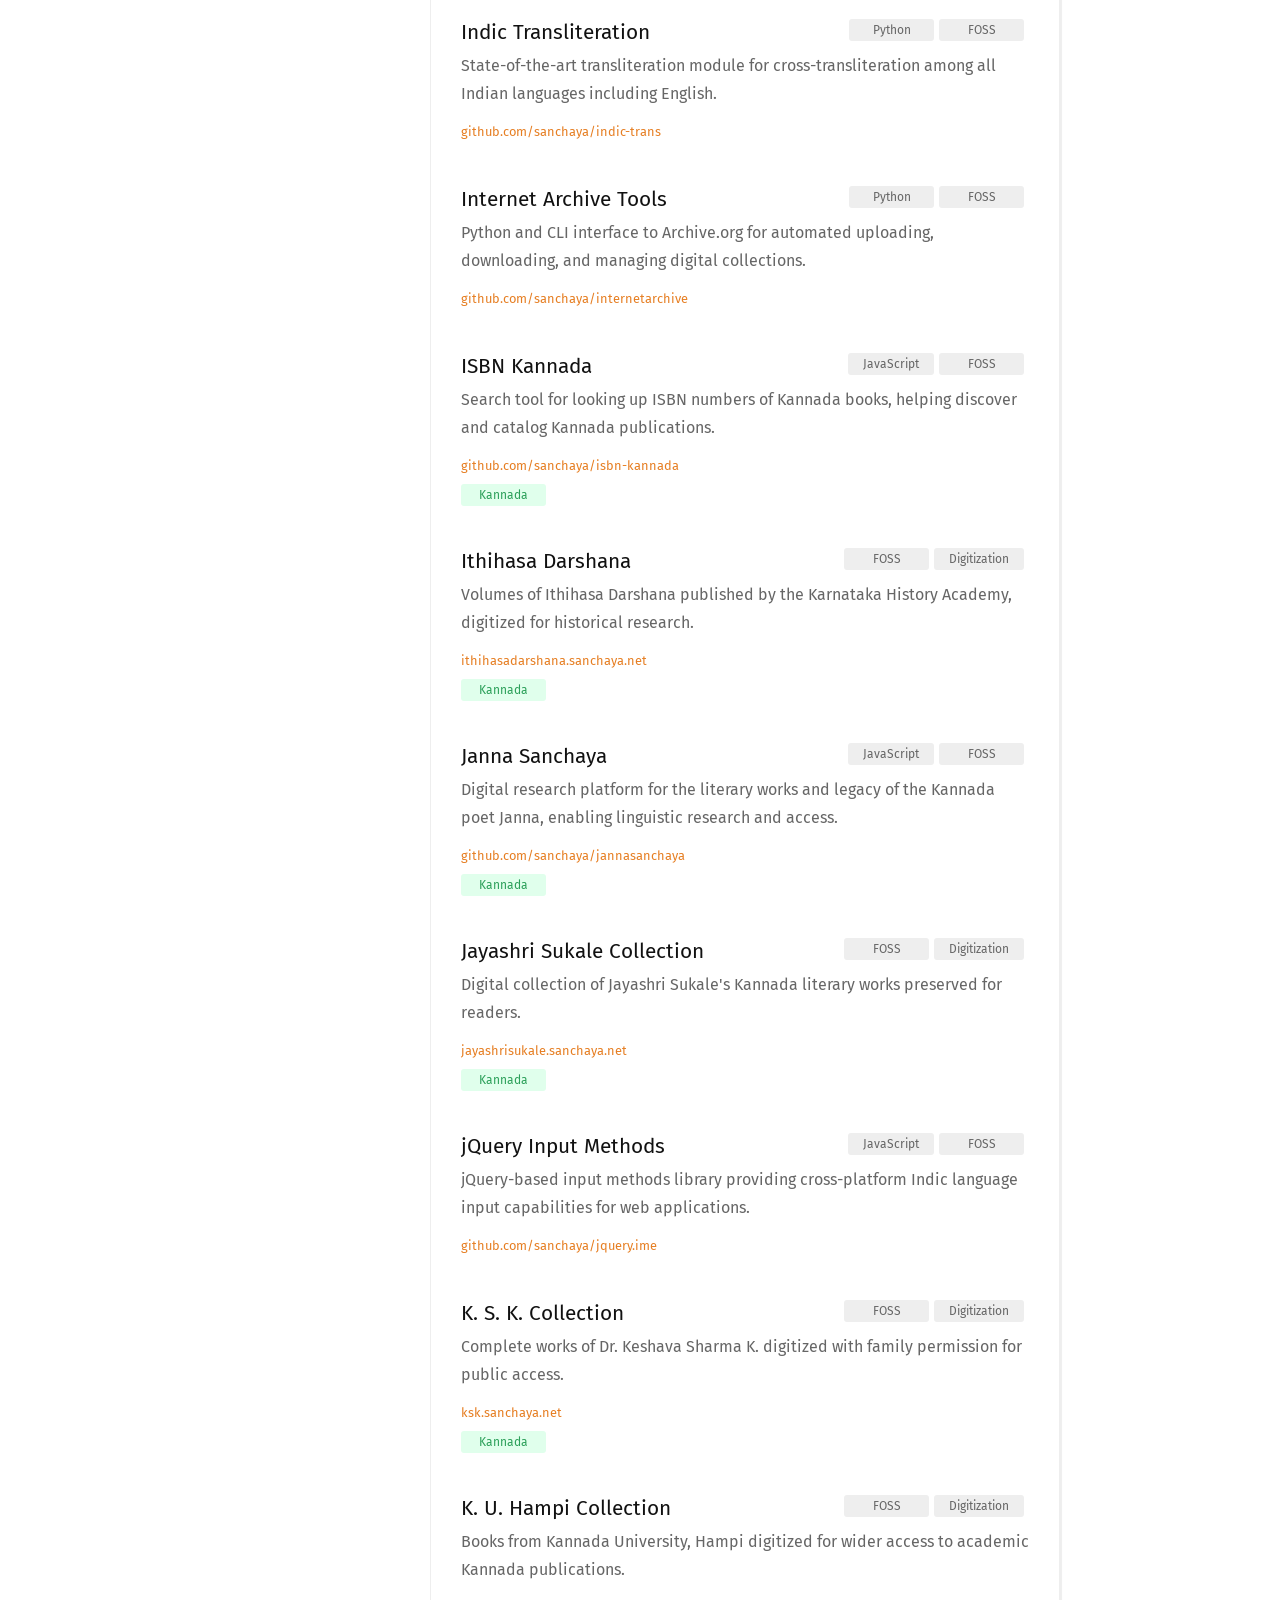
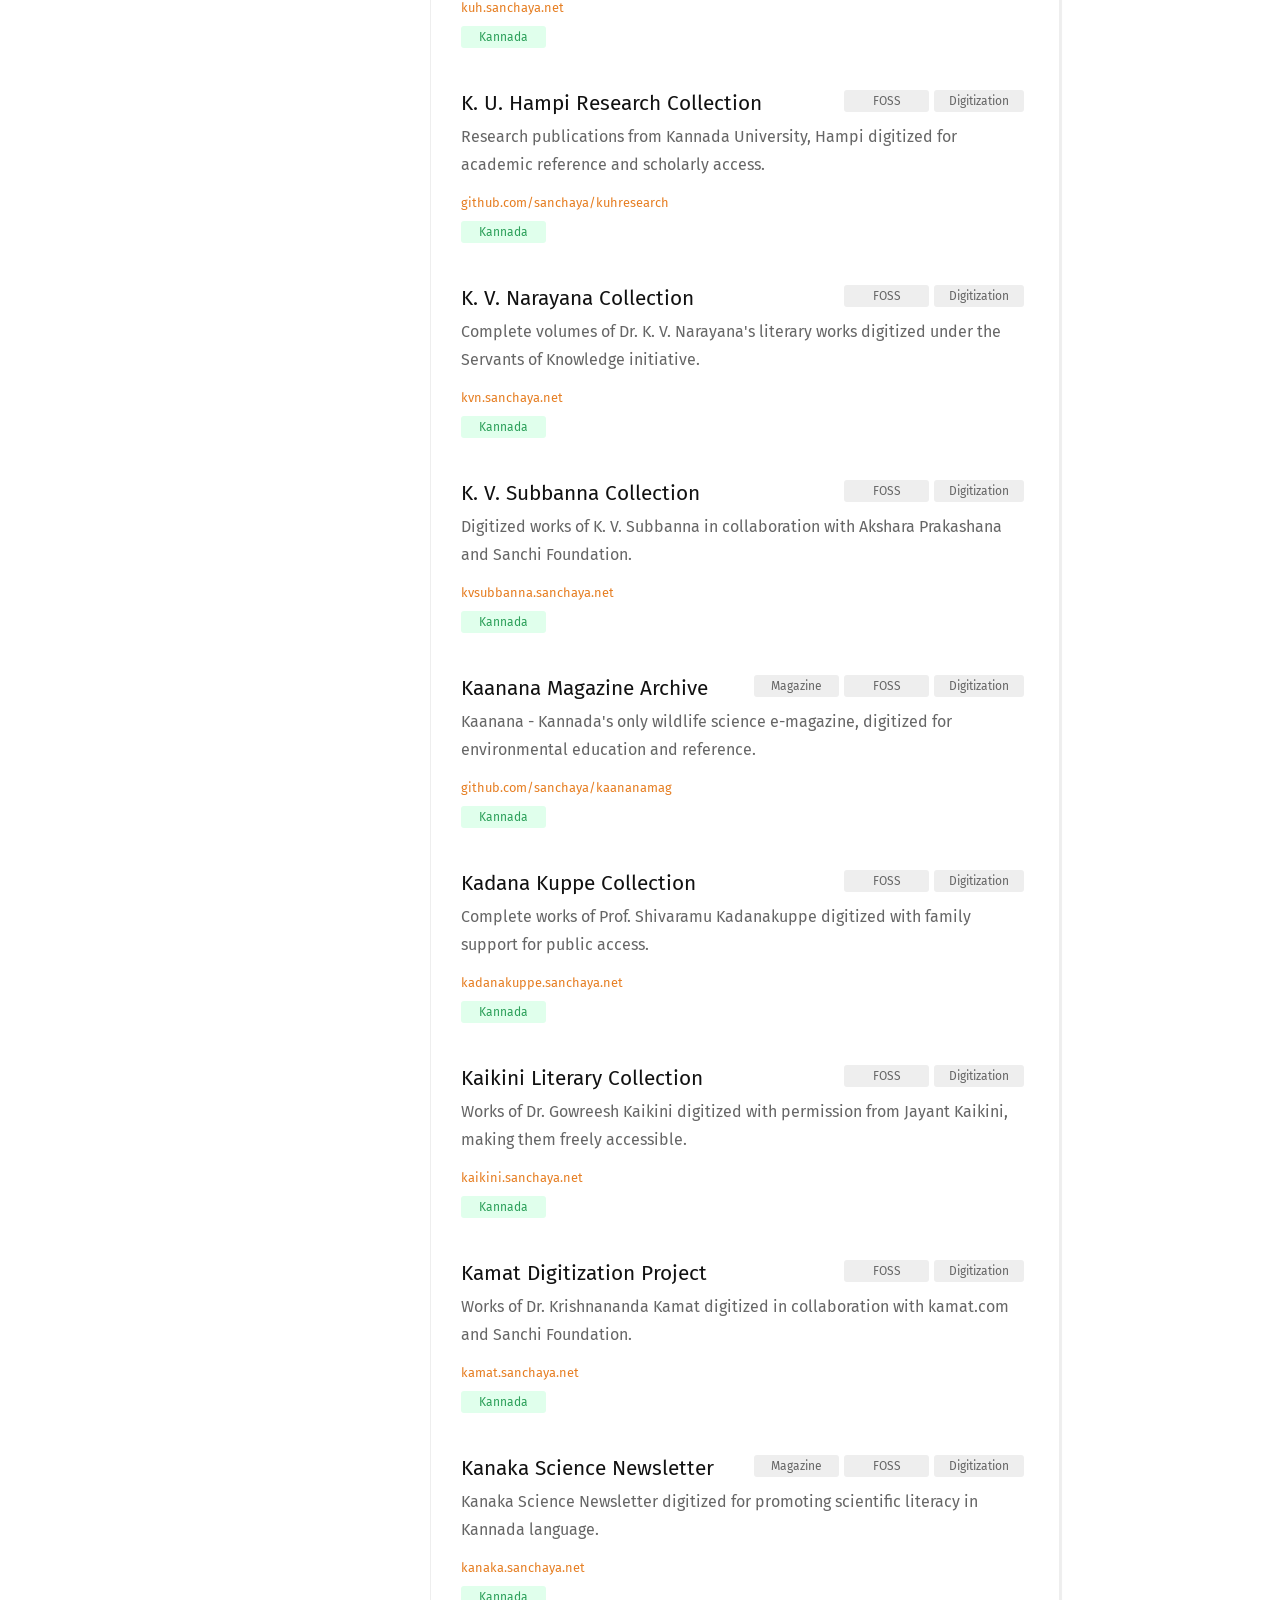
==== commit 2351cef7: "Deploying to gh-pages from @ sanchaya/sanchaya.github.io@436833d2988a74b6b9744212b62e6e0f850e2261 🚀" ====
--- a/index.html
+++ b/index.html
@@ -228,10 +228,11 @@
 								
 									<span class="tag">FOSS</span>
 								
-								<a href="https://github.com/sanchaya/apmalathi" class="link">A. P. Malathi Collection</a>
+								<a href="https://apmalathi.sanchaya.net" class="link">A. P. Malathi Collection</a>
 							</h2>
 
 							<p class="description">Digital Kannada books of A. P. Malathi, preserving her literary contributions for wider access.</p>
+							<p class="url"><a href="https://apmalathi.sanchaya.net">apmalathi.sanchaya.net</a></p>
 
 							<div class="tags">
 								
@@ -253,10 +254,11 @@
 								
 									<span class="tag">Magazine</span>
 								
-								<a href="https://github.com/sanchaya/achala" class="link">Achala Magazine Archive</a>
+								<a href="https://achala.sanchaya.net" class="link">Achala Magazine Archive</a>
 							</h2>
 
 							<p class="description">Issues of Achala monthly magazine (1985-2007) published by Jagruti Mahila Adhyayana Kendra, digitized for preservation.</p>
+							<p class="url"><a href="https://achala.sanchaya.net">achala.sanchaya.net</a></p>
 
 							<div class="tags">
 								
@@ -278,6 +280,7 @@
 							</h2>
 
 							<p class="description">Bilingual Kannada + Latin text processing and display tools for mixed-script content.</p>
+							<p class="url"><a href="https://github.com/sanchaya/Akaya-Kanadaka">github.com/sanchaya/Akaya-Kanadaka</a></p>
 
 							<div class="tags">
 								
@@ -301,6 +304,7 @@
 							</h2>
 
 							<p class="description">Cross-script text conversion and analysis tool for Indian languages, enabling script-to-script transformations.</p>
+							<p class="url"><a href="https://github.com/sanchaya/aksharamukha">github.com/sanchaya/aksharamukha</a></p>
 
 							<div class="tags">
 								
@@ -326,6 +330,7 @@
 							</h2>
 
 							<p class="description">Tool to analyze Kannada text and count varnas (syllables), swaras (vowels), vyanjanas (consonants), and other linguistic elements.</p>
+							<p class="url"><a href="https://github.com/sanchaya/akshara">github.com/sanchaya/akshara</a></p>
 
 							<div class="tags">
 								
@@ -347,6 +352,7 @@
 							</h2>
 
 							<p class="description">Web application for analyzing aksharas (syllables) and varnas (characters) in Devanagari text, useful for linguistic research.</p>
+							<p class="url"><a href="https://github.com/sanchaya/aksharas-web">github.com/sanchaya/aksharas-web</a></p>
 
 							<div class="tags">
 								
@@ -370,6 +376,7 @@
 							</h2>
 
 							<p class="description">Authoritative open data Kannada-English dictionary corpus by V. Krishna with 150,000 Kannada entries and 240,000 English definitions.</p>
+							<p class="url"><a href="https://github.com/sanchaya/data">github.com/sanchaya/data</a></p>
 
 							<div class="tags">
 								
@@ -395,6 +402,7 @@
 							</h2>
 
 							<p class="description">Dictmaker-based dictionary website theme for alar.ink, the authoritative Kannada-English online dictionary.</p>
+							<p class="url"><a href="https://github.com/sanchaya/alar.ink">github.com/sanchaya/alar.ink</a></p>
 
 							<div class="tags">
 								
@@ -420,6 +428,7 @@
 							</h2>
 
 							<p class="description">A Unicode Kannada font with a condensed look, optimized for display and headline usage.</p>
+							<p class="url"><a href="https://github.com/sanchaya/Ambarisha">github.com/sanchaya/Ambarisha</a></p>
 
 							<div class="tags">
 								
@@ -443,6 +452,7 @@
 							</h2>
 
 							<p class="description">An informal, square, edgy, sharp Kannada font released under the Open Font License, suitable for modern designs.</p>
+							<p class="url"><a href="https://github.com/sanchaya/Anchu">github.com/sanchaya/Anchu</a></p>
 
 							<div class="tags">
 								
@@ -464,10 +474,11 @@
 								
 									<span class="tag">Magazine</span>
 								
-								<a href="https://github.com/sanchaya/antaranga" class="link">Antaranga Magazine Archive</a>
+								<a href="https://antaranga.sanchaya.net" class="link">Antaranga Magazine Archive</a>
 							</h2>
 
 							<p class="description">Issues of Antaranga magazine digitized in collaboration with Chhaya Upadhyay and Mysore University.</p>
+							<p class="url"><a href="https://antaranga.sanchaya.net">antaranga.sanchaya.net</a></p>
 
 							<div class="tags">
 								
@@ -489,6 +500,7 @@
 							</h2>
 
 							<p class="description">Translation corpus tools for building and managing parallel text datasets for Indian language machine translation.</p>
+							<p class="url"><a href="https://github.com/sanchaya/anuvaad-corpus-tools">github.com/sanchaya/anuvaad-corpus-tools</a></p>
 
 							<div class="tags">
 								
@@ -510,29 +522,31 @@
 							</h2>
 
 							<p class="description">Translation collection platform for managing and showcasing Kannada translated works and parallel texts.</p>
-
-							<div class="tags">
-								
-									<span class="tag lang">Kannada</span>
-								
-
-								<a href="" class="reveal">+-4 &larr; View all</a>
-							</div>
-						</li>
-					
-						<li class="item"
-							data-languages="kannada|"
-							data-tags="digitization|foss|">
-							<h2 class="title">
-								
-									<span class="tag">Digitization</span>
-								
-									<span class="tag">FOSS</span>
-								
-								<a href="https://github.com/sanchaya/archaeology.kar" class="link">Archaeology Department Collection</a>
+							<p class="url"><a href="https://github.com/sanchaya/anuvada-sanchaya">github.com/sanchaya/anuvada-sanchaya</a></p>
+
+							<div class="tags">
+								
+									<span class="tag lang">Kannada</span>
+								
+
+								<a href="" class="reveal">+-4 &larr; View all</a>
+							</div>
+						</li>
+					
+						<li class="item"
+							data-languages="kannada|"
+							data-tags="digitization|foss|">
+							<h2 class="title">
+								
+									<span class="tag">Digitization</span>
+								
+									<span class="tag">FOSS</span>
+								
+								<a href="https://archaeology.sanchaya.net" class="link">Archaeology Department Collection</a>
 							</h2>
 
 							<p class="description">Books from the Directorate of Archaeology and Museums, Karnataka digitized for historical research.</p>
+							<p class="url"><a href="https://archaeology.sanchaya.net">archaeology.sanchaya.net</a></p>
 
 							<div class="tags">
 								
@@ -556,6 +570,7 @@
 							</h2>
 
 							<p class="description">Fast PDF generation and compression tools designed for processing millions of pages in digitization workflows.</p>
+							<p class="url"><a href="https://github.com/sanchaya/archive-pdf-tools">github.com/sanchaya/archive-pdf-tools</a></p>
 
 							<div class="tags">
 								
@@ -573,10 +588,11 @@
 								
 									<span class="tag">FOSS</span>
 								
-								<a href="https://github.com/sanchaya/arebashe" class="link">Arebashe Academy Collection</a>
+								<a href="https://arebashe.sanchaya.net" class="link">Arebashe Academy Collection</a>
 							</h2>
 
 							<p class="description">Books digitized in collaboration with Karnataka Arebashe Samskriti Mattu Sahitya Academy under the digitization project.</p>
+							<p class="url"><a href="https://arebashe.sanchaya.net">arebashe.sanchaya.net</a></p>
 
 							<div class="tags">
 								
@@ -600,6 +616,7 @@
 							</h2>
 
 							<p class="description">Python tool for converting legacy ASCII-encoded Kannada text to Unicode standard encoding.</p>
+							<p class="url"><a href="https://github.com/sanchaya/ascii2unicode">github.com/sanchaya/ascii2unicode</a></p>
 
 							<div class="tags">
 								
@@ -623,29 +640,31 @@
 							</h2>
 
 							<p class="description">Directory of online newspaper sources covering 70+ languages, a resource for language research and media studies.</p>
-
-							<div class="tags">
-								
-									<span class="tag lang">Kannada</span>
-								
-
-								<a href="" class="reveal">+-4 &larr; View all</a>
-							</div>
-						</li>
-					
-						<li class="item"
-							data-languages="kannada|"
-							data-tags="digitization|foss|">
-							<h2 class="title">
-								
-									<span class="tag">Digitization</span>
-								
-									<span class="tag">FOSS</span>
-								
-								<a href="https://github.com/sanchaya/bhshridhar" class="link">B. H. Sridhar Collection</a>
+							<p class="url"><a href="https://github.com/sanchaya/awesome-newspapers">github.com/sanchaya/awesome-newspapers</a></p>
+
+							<div class="tags">
+								
+									<span class="tag lang">Kannada</span>
+								
+
+								<a href="" class="reveal">+-4 &larr; View all</a>
+							</div>
+						</li>
+					
+						<li class="item"
+							data-languages="kannada|"
+							data-tags="digitization|foss|">
+							<h2 class="title">
+								
+									<span class="tag">Digitization</span>
+								
+									<span class="tag">FOSS</span>
+								
+								<a href="https://bhshridhar.sanchaya.net" class="link">B. H. Sridhar Collection</a>
 							</h2>
 
 							<p class="description">Complete Kannada literature of B. H. Sridhar digitized for open access under the digitization initiative.</p>
+							<p class="url"><a href="https://bhshridhar.sanchaya.net">bhshridhar.sanchaya.net</a></p>
 
 							<div class="tags">
 								
@@ -669,6 +688,7 @@
 							</h2>
 
 							<p class="description">Baloo is a display font family available in ten Indian scripts along with Latin, providing cheerful and friendly typography.</p>
+							<p class="url"><a href="https://github.com/sanchaya/Baloo">github.com/sanchaya/Baloo</a></p>
 
 							<div class="tags">
 								
@@ -692,29 +712,31 @@
 							</h2>
 
 							<p class="description">Kannada typeface with distinctive character shapes, part of the Sanchaya font collection.</p>
-
-							<div class="tags">
-								
-									<span class="tag lang">Kannada</span>
-								
-
-								<a href="" class="reveal">+-4 &larr; View all</a>
-							</div>
-						</li>
-					
-						<li class="item"
-							data-languages="kannada|"
-							data-tags="digitization|foss|">
-							<h2 class="title">
-								
-									<span class="tag">Digitization</span>
-								
-									<span class="tag">FOSS</span>
-								
-								<a href="https://github.com/sanchaya/basavarajaswamy" class="link">Basavaraja Swamy Collection</a>
+							<p class="url"><a href="https://github.com/sanchaya/Bandipur">github.com/sanchaya/Bandipur</a></p>
+
+							<div class="tags">
+								
+									<span class="tag lang">Kannada</span>
+								
+
+								<a href="" class="reveal">+-4 &larr; View all</a>
+							</div>
+						</li>
+					
+						<li class="item"
+							data-languages="kannada|"
+							data-tags="digitization|foss|">
+							<h2 class="title">
+								
+									<span class="tag">Digitization</span>
+								
+									<span class="tag">FOSS</span>
+								
+								<a href="https://basavarajaswamy.sanchaya.net" class="link">Basavaraja Swamy Collection</a>
 							</h2>
 
 							<p class="description">Digital collection of Basavaraja Swamy's literary works preserved and made accessible online.</p>
+							<p class="url"><a href="https://basavarajaswamy.sanchaya.net">basavarajaswamy.sanchaya.net</a></p>
 
 							<div class="tags">
 								
@@ -738,6 +760,7 @@
 							</h2>
 
 							<p class="description">Open Source Kannada font with clean, readable design suitable for body text and extended reading.</p>
+							<p class="url"><a href="https://github.com/sanchaya/Benne">github.com/sanchaya/Benne</a></p>
 
 							<div class="tags">
 								
@@ -759,10 +782,11 @@
 								
 									<span class="tag">Magazine</span>
 								
-								<a href="https://github.com/sanchaya/bhavana" class="link">Bhavana Magazine Archive</a>
+								<a href="https://bhavana.sanchaya.net" class="link">Bhavana Magazine Archive</a>
 							</h2>
 
 							<p class="description">Issues of Bhavana Kannada monthly magazine edited by Jayant Kaikini, digitized for public access.</p>
+							<p class="url"><a href="https://bhavana.sanchaya.net">bhavana.sanchaya.net</a></p>
 
 							<div class="tags">
 								
@@ -784,10 +808,11 @@
 								
 									<span class="tag">Magazine</span>
 								
-								<a href="https://github.com/sanchaya/bisilabadhuku" class="link">Bisilabadhuku Magazine Archive</a>
+								<a href="https://bisilabadhuku.sanchaya.net" class="link">Bisilabadhuku Magazine Archive</a>
 							</h2>
 
 							<p class="description">Issues of Bisilabadhuku Kannada monthly magazine preserved through digital archiving.</p>
+							<p class="url"><a href="https://bisilabadhuku.sanchaya.net">bisilabadhuku.sanchaya.net</a></p>
 
 							<div class="tags">
 								
@@ -811,6 +836,7 @@
 							</h2>
 
 							<p class="description">Data scraping tools for harvesting digital books from various online portals and catalogs.</p>
+							<p class="url"><a href="https://github.com/sanchaya/bookspace-scraper">github.com/sanchaya/bookspace-scraper</a></p>
 
 							<div class="tags">
 								
@@ -828,33 +854,35 @@
 								
 									<span class="tag">FOSS</span>
 								
-								<a href="https://github.com/sanchaya/cpnagaraj" class="link">C. P. Nagaraj Collection</a>
+								<a href="https://cpnagaraj.sanchaya.net" class="link">C. P. Nagaraj Collection</a>
 							</h2>
 
 							<p class="description">Complete literary works of C. P. Nagaraj digitized under the Servants of Knowledge initiative for free access.</p>
-
-							<div class="tags">
-								
-									<span class="tag lang">Kannada</span>
-								
-
-								<a href="" class="reveal">+-4 &larr; View all</a>
-							</div>
-						</li>
-					
-						<li class="item"
-							data-languages="kannada|"
-							data-tags="digitization|foss|">
-							<h2 class="title">
-								
-									<span class="tag">Digitization</span>
-								
-									<span class="tag">FOSS</span>
-								
-								<a href="https://github.com/sanchaya/cftri" class="link">CFTR Archive</a>
+							<p class="url"><a href="https://cpnagaraj.sanchaya.net">cpnagaraj.sanchaya.net</a></p>
+
+							<div class="tags">
+								
+									<span class="tag lang">Kannada</span>
+								
+
+								<a href="" class="reveal">+-4 &larr; View all</a>
+							</div>
+						</li>
+					
+						<li class="item"
+							data-languages="kannada|"
+							data-tags="digitization|foss|">
+							<h2 class="title">
+								
+									<span class="tag">Digitization</span>
+								
+									<span class="tag">FOSS</span>
+								
+								<a href="https://cftri.sanchaya.net" class="link">CFTR Archive</a>
 							</h2>
 
 							<p class="description">CSIR - Central Food Technological Research Institute weeded-out books digitized for archival preservation.</p>
+							<p class="url"><a href="https://cftri.sanchaya.net">cftri.sanchaya.net</a></p>
 
 							<div class="tags">
 								
@@ -878,6 +906,7 @@
 							</h2>
 
 							<p class="description">Kannada font with traditional calligraphic influences, preserving classical Kannada letterforms.</p>
+							<p class="url"><a href="https://github.com/sanchaya/cheluvi">github.com/sanchaya/cheluvi</a></p>
 
 							<div class="tags">
 								
@@ -901,6 +930,7 @@
 							</h2>
 
 							<p class="description">Simple script to convert CBR and CBZ comic archives to easy-to-read PDF format for broader accessibility.</p>
+							<p class="url"><a href="https://github.com/sanchaya/comicconvert">github.com/sanchaya/comicconvert</a></p>
 
 							<div class="tags">
 								
@@ -918,10 +948,11 @@
 								
 									<span class="tag">FOSS</span>
 								
-								<a href="https://github.com/sanchaya/dsn" class="link">D. S. Nagabhushana Collection</a>
+								<a href="https://dsn.sanchaya.net" class="link">D. S. Nagabhushana Collection</a>
 							</h2>
 
 							<p class="description">Complete works of D. S. Nagabhushana, Kendra Sahitya Akademi awardee, digitized for public access.</p>
+							<p class="url"><a href="https://dsn.sanchaya.net">dsn.sanchaya.net</a></p>
 
 							<div class="tags">
 								
@@ -943,10 +974,11 @@
 								
 									<span class="tag">Magazine</span>
 								
-								<a href="https://github.com/sanchaya/deevatige" class="link">Deevatige Newspaper Archive</a>
+								<a href="https://deevatige.sanchaya.net" class="link">Deevatige Newspaper Archive</a>
 							</h2>
 
 							<p class="description">Issues of Deevatige newspaper edited by Sirimane Nagaraj, digitized for historical preservation.</p>
+							<p class="url"><a href="https://deevatige.sanchaya.net">deevatige.sanchaya.net</a></p>
 
 							<div class="tags">
 								
@@ -970,6 +1002,7 @@
 							</h2>
 
 							<p class="description">Devanagari OpenType font with Kannada glyphs created by K. P. Rao, released under OFL.</p>
+							<p class="url"><a href="https://github.com/sanchaya/DevamaNew">github.com/sanchaya/DevamaNew</a></p>
 
 							<div class="tags">
 								
@@ -991,10 +1024,11 @@
 								
 									<span class="tag">FOSS</span>
 								
-								<a href="https://github.com/sanchaya/dharmathadka" class="link">Dharmathadka Library Collection</a>
+								<a href="https://dharmathadka.sanchaya.net" class="link">Dharmathadka Library Collection</a>
 							</h2>
 
 							<p class="description">Books from a rural youth association library in Dharmathadka, Kasaragod digitized under Servants of Knowledge.</p>
+							<p class="url"><a href="https://dharmathadka.sanchaya.net">dharmathadka.sanchaya.net</a></p>
 
 							<div class="tags">
 								
@@ -1018,6 +1052,7 @@
 							</h2>
 
 							<p class="description">Standalone web server application for building and publishing full-fledged dictionary websites and APIs for any language.</p>
+							<p class="url"><a href="https://github.com/sanchaya/dictpress">github.com/sanchaya/dictpress</a></p>
 
 							<div class="tags">
 								
@@ -1041,6 +1076,7 @@
 							</h2>
 
 							<p class="description">Collection of utility scripts including URL decoding, Google Drive downloads, file filtering, and data transposition tools for digitization workflows.</p>
+							<p class="url"><a href="https://github.com/sanchaya/decode-download.sh">github.com/sanchaya/decode-download.sh</a></p>
 
 							<div class="tags">
 								
@@ -1062,52 +1098,55 @@
 							</h2>
 
 							<p class="description">Book reader application for accessing books from the Digital Library of India, enabling online reading of digitized texts.</p>
-
-							<div class="tags">
-								
-									<span class="tag lang">Kannada</span>
-								
-
-								<a href="" class="reveal">+-4 &larr; View all</a>
-							</div>
-						</li>
-					
-						<li class="item"
-							data-languages="kannada|"
-							data-tags="digitization|foss|">
-							<h2 class="title">
-								
-									<span class="tag">Digitization</span>
-								
-									<span class="tag">FOSS</span>
-								
-								<a href="https://github.com/sanchaya/mvenkataswamy" class="link">Dr. M. Venkataswamy Collection</a>
+							<p class="url"><a href="https://github.com/sanchaya/dli-bookreader">github.com/sanchaya/dli-bookreader</a></p>
+
+							<div class="tags">
+								
+									<span class="tag lang">Kannada</span>
+								
+
+								<a href="" class="reveal">+-4 &larr; View all</a>
+							</div>
+						</li>
+					
+						<li class="item"
+							data-languages="kannada|"
+							data-tags="digitization|foss|">
+							<h2 class="title">
+								
+									<span class="tag">Digitization</span>
+								
+									<span class="tag">FOSS</span>
+								
+								<a href="https://mvenkataswamy.sanchaya.net" class="link">Dr. M. Venkataswamy Collection</a>
 							</h2>
 
 							<p class="description">Digital books collection of Dr. M. Venkataswamy from Sanchi Foundation and Sanchaya open knowledge initiatives.</p>
-
-							<div class="tags">
-								
-									<span class="tag lang">Kannada</span>
-								
-
-								<a href="" class="reveal">+-4 &larr; View all</a>
-							</div>
-						</li>
-					
-						<li class="item"
-							data-languages="kannada|"
-							data-tags="digitization|foss|">
-							<h2 class="title">
-								
-									<span class="tag">Digitization</span>
-								
-									<span class="tag">FOSS</span>
-								
-								<a href="https://github.com/sanchaya/rlakshminarayana" class="link">Dr. R. Lakshminarayana Collection</a>
+							<p class="url"><a href="https://mvenkataswamy.sanchaya.net">mvenkataswamy.sanchaya.net</a></p>
+
+							<div class="tags">
+								
+									<span class="tag lang">Kannada</span>
+								
+
+								<a href="" class="reveal">+-4 &larr; View all</a>
+							</div>
+						</li>
+					
+						<li class="item"
+							data-languages="kannada|"
+							data-tags="digitization|foss|">
+							<h2 class="title">
+								
+									<span class="tag">Digitization</span>
+								
+									<span class="tag">FOSS</span>
+								
+								<a href="https://rlakshminarayana.sanchaya.net" class="link">Dr. R. Lakshminarayana Collection</a>
 							</h2>
 
 							<p class="description">Digital collection of Dr. R. Lakshminarayana's Kannada literary works preserved for research and reading.</p>
+							<p class="url"><a href="https://rlakshminarayana.sanchaya.net">rlakshminarayana.sanchaya.net</a></p>
 
 							<div class="tags">
 								
@@ -1131,6 +1170,7 @@
 							</h2>
 
 							<p class="description">Python automation script for downloading endangered archives from the British Library's EAP (Endangered Archives Programme).</p>
+							<p class="url"><a href="https://github.com/sanchaya/eap-books-rescue">github.com/sanchaya/eap-books-rescue</a></p>
 
 							<div class="tags">
 								
@@ -1152,6 +1192,7 @@
 							</h2>
 
 							<p class="description">Tool for converting books from the British Library's EAP format to standard PDF for easier access.</p>
+							<p class="url"><a href="https://github.com/sanchaya/eap2pdf">github.com/sanchaya/eap2pdf</a></p>
 
 							<div class="tags">
 								
@@ -1173,6 +1214,7 @@
 							</h2>
 
 							<p class="description">Enhanced eBook reader in the browser, adapted for reading Kannada EPUB books online.</p>
+							<p class="url"><a href="https://github.com/sanchaya/epub.js">github.com/sanchaya/epub.js</a></p>
 
 							<div class="tags">
 								
@@ -1196,6 +1238,7 @@
 							</h2>
 
 							<p class="description">Documentation resource for Indic font development, providing guidance for typeface designers and developers.</p>
+							<p class="url"><a href="https://github.com/sanchaya/Fontbook">github.com/sanchaya/Fontbook</a></p>
 
 							<div class="tags">
 								
@@ -1219,75 +1262,79 @@
 							</h2>
 
 							<p class="description">Kannada Fonts Directory - a comprehensive showcase of Kannada fonts for identifying, previewing, and discovering usable fonts.</p>
-
-							<div class="tags">
-								
-									<span class="tag lang">Kannada</span>
-								
-
-								<a href="" class="reveal">+-4 &larr; View all</a>
-							</div>
-						</li>
-					
-						<li class="item"
-							data-languages="kannada|"
-							data-tags="digitization|foss|">
-							<h2 class="title">
-								
-									<span class="tag">Digitization</span>
-								
-									<span class="tag">FOSS</span>
-								
-								<a href="https://github.com/sanchaya/gkrishnappa" class="link">G. Krishnaappa Collection</a>
+							<p class="url"><a href="https://fonts.sanchaya.net">fonts.sanchaya.net</a></p>
+
+							<div class="tags">
+								
+									<span class="tag lang">Kannada</span>
+								
+
+								<a href="" class="reveal">+-4 &larr; View all</a>
+							</div>
+						</li>
+					
+						<li class="item"
+							data-languages="kannada|"
+							data-tags="digitization|foss|">
+							<h2 class="title">
+								
+									<span class="tag">Digitization</span>
+								
+									<span class="tag">FOSS</span>
+								
+								<a href="https://gkrishnappa.sanchaya.net" class="link">G. Krishnaappa Collection</a>
 							</h2>
 
 							<p class="description">Digital Kannada books of G. Krishnaappa preserved for public access and research.</p>
-
-							<div class="tags">
-								
-									<span class="tag lang">Kannada</span>
-								
-
-								<a href="" class="reveal">+-4 &larr; View all</a>
-							</div>
-						</li>
-					
-						<li class="item"
-							data-languages="kannada|"
-							data-tags="digitization|foss|">
-							<h2 class="title">
-								
-									<span class="tag">Digitization</span>
-								
-									<span class="tag">FOSS</span>
-								
-								<a href="https://github.com/sanchaya/galaganatha" class="link">Galaganatha Sanchaya</a>
+							<p class="url"><a href="https://gkrishnappa.sanchaya.net">gkrishnappa.sanchaya.net</a></p>
+
+							<div class="tags">
+								
+									<span class="tag lang">Kannada</span>
+								
+
+								<a href="" class="reveal">+-4 &larr; View all</a>
+							</div>
+						</li>
+					
+						<li class="item"
+							data-languages="kannada|"
+							data-tags="digitization|foss|">
+							<h2 class="title">
+								
+									<span class="tag">Digitization</span>
+								
+									<span class="tag">FOSS</span>
+								
+								<a href="https://galaganatha.sanchaya.net" class="link">Galaganatha Sanchaya</a>
 							</h2>
 
 							<p class="description">Complete literary works of Venkatesha Tiruko Kulkarni Galaganatha digitized for easy access by Kannada readers.</p>
-
-							<div class="tags">
-								
-									<span class="tag lang">Kannada</span>
-								
-
-								<a href="" class="reveal">+-4 &larr; View all</a>
-							</div>
-						</li>
-					
-						<li class="item"
-							data-languages="kannada|"
-							data-tags="digitization|foss|">
-							<h2 class="title">
-								
-									<span class="tag">Digitization</span>
-								
-									<span class="tag">FOSS</span>
-								
-								<a href="https://github.com/sanchaya/gandhi" class="link">Gandhi Sanchaya</a>
+							<p class="url"><a href="https://galaganatha.sanchaya.net">galaganatha.sanchaya.net</a></p>
+
+							<div class="tags">
+								
+									<span class="tag lang">Kannada</span>
+								
+
+								<a href="" class="reveal">+-4 &larr; View all</a>
+							</div>
+						</li>
+					
+						<li class="item"
+							data-languages="kannada|"
+							data-tags="digitization|foss|">
+							<h2 class="title">
+								
+									<span class="tag">Digitization</span>
+								
+									<span class="tag">FOSS</span>
+								
+								<a href="https://gandhi.sanchaya.net" class="link">Gandhi Sanchaya</a>
 							</h2>
 
 							<p class="description">Digital collection of Mahatma Gandhi's literature in Kannada translation, making Gandhian philosophy accessible.</p>
+							<p class="url"><a href="https://gandhi.sanchaya.net">gandhi.sanchaya.net</a></p>
 
 							<div class="tags">
 								
@@ -1313,6 +1360,7 @@
 							</h2>
 
 							<p class="description">Library indexing tool for organizing and discovering digital Kannada books and literary resources across Sanchaya's collections.</p>
+							<p class="url"><a href="https://grantha.sanchaya.net">grantha.sanchaya.net</a></p>
 
 							<div class="tags">
 								
@@ -1336,6 +1384,7 @@
 							</h2>
 
 							<p class="description">Digital Kannada books from the G. T. Narayana literary collection, preserving his contributions to Kannada literature.</p>
+							<p class="url"><a href="https://gtn.sanchaya.net">gtn.sanchaya.net</a></p>
 
 							<div class="tags">
 								
@@ -1359,29 +1408,31 @@
 							</h2>
 
 							<p class="description">Kannada font designed for clarity and legibility across print and digital media.</p>
-
-							<div class="tags">
-								
-									<span class="tag lang">Kannada</span>
-								
-
-								<a href="" class="reveal">+-4 &larr; View all</a>
-							</div>
-						</li>
-					
-						<li class="item"
-							data-languages="kannada|"
-							data-tags="digitization|foss|">
-							<h2 class="title">
-								
-									<span class="tag">Digitization</span>
-								
-									<span class="tag">FOSS</span>
-								
-								<a href="https://github.com/sanchaya/hdc" class="link">H. D. Chandrappa Gowda Collection</a>
+							<p class="url"><a href="https://github.com/sanchaya/Gubbi">github.com/sanchaya/Gubbi</a></p>
+
+							<div class="tags">
+								
+									<span class="tag lang">Kannada</span>
+								
+
+								<a href="" class="reveal">+-4 &larr; View all</a>
+							</div>
+						</li>
+					
+						<li class="item"
+							data-languages="kannada|"
+							data-tags="digitization|foss|">
+							<h2 class="title">
+								
+									<span class="tag">Digitization</span>
+								
+									<span class="tag">FOSS</span>
+								
+								<a href="https://hdc.sanchaya.net" class="link">H. D. Chandrappa Gowda Collection</a>
 							</h2>
 
 							<p class="description">Works of Dr. H. D. Chandrappa Gowda digitized and made accessible through Sanchaya's digitization platform.</p>
+							<p class="url"><a href="https://hdc.sanchaya.net">hdc.sanchaya.net</a></p>
 
 							<div class="tags">
 								
@@ -1405,6 +1456,7 @@
 							</h2>
 
 							<p class="description">Works of Dr. Srinivasa Havanur, prominent Kannada literary figure, digitized and made accessible for research.</p>
+							<p class="url"><a href="https://havanur.sanchaya.net">havanur.sanchaya.net</a></p>
 
 							<div class="tags">
 								
@@ -1426,6 +1478,7 @@
 							</h2>
 
 							<p class="description">Font proofing and debugging tools for validating and testing Kannada font implementations.</p>
+							<p class="url"><a href="https://github.com/sanchaya/Hibizcus">github.com/sanchaya/Hibizcus</a></p>
 
 							<div class="tags">
 								
@@ -1449,6 +1502,7 @@
 							</h2>
 
 							<p class="description">A Kannada font designed for clear and comfortable reading, part of the Hind multi-script typeface family.</p>
+							<p class="url"><a href="https://github.com/sanchaya/hind-mysuru">github.com/sanchaya/hind-mysuru</a></p>
 
 							<div class="tags">
 								
@@ -1472,6 +1526,7 @@
 							</h2>
 
 							<p class="description">Build system for the Hind multi-script font project, enabling automated font development workflows.</p>
+							<p class="url"><a href="https://github.com/sanchaya/hindkit">github.com/sanchaya/hindkit</a></p>
 
 							<div class="tags">
 								
@@ -1491,10 +1546,11 @@
 								
 									<span class="tag">Magazine</span>
 								
-								<a href="https://github.com/sanchaya/honganasu" class="link">Honganasu Newsletter Archive</a>
+								<a href="https://honganasu.sanchaya.net" class="link">Honganasu Newsletter Archive</a>
 							</h2>
 
 							<p class="description">Honganasu newsletter of B. M. Sri Pratisthana, digitized for preservation and access.</p>
+							<p class="url"><a href="https://honganasu.sanchaya.net">honganasu.sanchaya.net</a></p>
 
 							<div class="tags">
 								
@@ -1516,10 +1572,11 @@
 								
 									<span class="tag">Magazine</span>
 								
-								<a href="https://github.com/sanchaya/hosamanushya" class="link">Hosa Manushya Magazine Archive</a>
+								<a href="https://hosamanushya.sanchaya.net" class="link">Hosa Manushya Magazine Archive</a>
 							</h2>
 
 							<p class="description">Hosa Manushya magazine edited by D. S. Nagabhushana, a珍贵 Kannada literary resource digitized with family support.</p>
+							<p class="url"><a href="https://hosamanushya.sanchaya.net">hosamanushya.sanchaya.net</a></p>
 
 							<div class="tags">
 								
@@ -1541,10 +1598,11 @@
 								
 									<span class="tag">Magazine</span>
 								
-								<a href="https://github.com/sanchaya/hosatu" class="link">Hosatu Magazine Archive</a>
+								<a href="https://hosatu.sanchaya.net" class="link">Hosatu Magazine Archive</a>
 							</h2>
 
 							<p class="description">Issues of Hosatu magazine published by Navakarnataka Publications, digitized at IISc Bengaluru.</p>
+							<p class="url"><a href="https://hosatu.sanchaya.net">hosatu.sanchaya.net</a></p>
 
 							<div class="tags">
 								
@@ -1568,6 +1626,7 @@
 							</h2>
 
 							<p class="description">Kannada and Latin typeface with modern geometric styling, suitable for contemporary design applications.</p>
+							<p class="url"><a href="https://github.com/sanchaya/Hubballi">github.com/sanchaya/Hubballi</a></p>
 
 							<div class="tags">
 								
@@ -1589,6 +1648,7 @@
 							</h2>
 
 							<p class="description">Hyphenation patterns for Indian languages including Kannada, enabling proper text justification and line breaking.</p>
+							<p class="url"><a href="https://github.com/sanchaya/hyphenation">github.com/sanchaya/hyphenation</a></p>
 
 							<div class="tags">
 								
@@ -1610,6 +1670,7 @@
 							</h2>
 
 							<p class="description">Collection of dictionary data for Indian languages, providing structured lexical resources for developers and researchers.</p>
+							<p class="url"><a href="https://github.com/sanchaya/Indic-dictionaries">github.com/sanchaya/Indic-dictionaries</a></p>
 
 							<div class="tags">
 								
@@ -1633,6 +1694,7 @@
 							</h2>
 
 							<p class="description">Open source privacy-aware Android keyboard supporting multiple Indian languages with 57 layouts across 23 languages.</p>
+							<p class="url"><a href="https://github.com/sanchaya/Indic-Keyboard">github.com/sanchaya/Indic-Keyboard</a></p>
 
 							<div class="tags">
 								
@@ -1654,6 +1716,7 @@
 							</h2>
 
 							<p class="description">Tools and data for handling punctuation in Indian languages, supporting proper text processing and typesetting.</p>
+							<p class="url"><a href="https://github.com/sanchaya/indic-punct">github.com/sanchaya/indic-punct</a></p>
 
 							<div class="tags">
 								
@@ -1675,6 +1738,7 @@
 							</h2>
 
 							<p class="description">Script to render synthetic scene text word images with Unicode rendering support for multiple Indian scripts.</p>
+							<p class="url"><a href="https://github.com/sanchaya/IndicSceneTextRendering">github.com/sanchaya/IndicSceneTextRendering</a></p>
 
 							<div class="tags">
 								
@@ -1696,6 +1760,7 @@
 							</h2>
 
 							<p class="description">Open source subtitling platform for transcribing and translating videos and audio in Indic languages.</p>
+							<p class="url"><a href="https://github.com/sanchaya/Indic-Subtitler">github.com/sanchaya/Indic-Subtitler</a></p>
 
 							<div class="tags">
 								
@@ -1715,6 +1780,7 @@
 							</h2>
 
 							<p class="description">Conversion tools for migrating from various Indic encoding schemes to Unicode standard format.</p>
+							<p class="url"><a href="https://github.com/sanchaya/indic2unicode">github.com/sanchaya/indic2unicode</a></p>
 
 							<div class="tags">
 								
@@ -1736,6 +1802,7 @@
 							</h2>
 
 							<p class="description">State-of-the-art transliteration module for cross-transliteration among all Indian languages including English.</p>
+							<p class="url"><a href="https://github.com/sanchaya/indic-trans">github.com/sanchaya/indic-trans</a></p>
 
 							<div class="tags">
 								
@@ -1757,6 +1824,7 @@
 							</h2>
 
 							<p class="description">Python and CLI interface to Archive.org for automated uploading, downloading, and managing digital collections.</p>
+							<p class="url"><a href="https://github.com/sanchaya/internetarchive">github.com/sanchaya/internetarchive</a></p>
 
 							<div class="tags">
 								
@@ -1778,29 +1846,31 @@
 							</h2>
 
 							<p class="description">Search tool for looking up ISBN numbers of Kannada books, helping discover and catalog Kannada publications.</p>
-
-							<div class="tags">
-								
-									<span class="tag lang">Kannada</span>
-								
-
-								<a href="" class="reveal">+-4 &larr; View all</a>
-							</div>
-						</li>
-					
-						<li class="item"
-							data-languages="kannada|"
-							data-tags="digitization|foss|">
-							<h2 class="title">
-								
-									<span class="tag">Digitization</span>
-								
-									<span class="tag">FOSS</span>
-								
-								<a href="https://github.com/sanchaya/ithihasadarshana" class="link">Ithihasa Darshana</a>
+							<p class="url"><a href="https://github.com/sanchaya/isbn-kannada">github.com/sanchaya/isbn-kannada</a></p>
+
+							<div class="tags">
+								
+									<span class="tag lang">Kannada</span>
+								
+
+								<a href="" class="reveal">+-4 &larr; View all</a>
+							</div>
+						</li>
+					
+						<li class="item"
+							data-languages="kannada|"
+							data-tags="digitization|foss|">
+							<h2 class="title">
+								
+									<span class="tag">Digitization</span>
+								
+									<span class="tag">FOSS</span>
+								
+								<a href="https://ithihasadarshana.sanchaya.net" class="link">Ithihasa Darshana</a>
 							</h2>
 
 							<p class="description">Volumes of Ithihasa Darshana published by the Karnataka History Academy, digitized for historical research.</p>
+							<p class="url"><a href="https://ithihasadarshana.sanchaya.net">ithihasadarshana.sanchaya.net</a></p>
 
 							<div class="tags">
 								
@@ -1824,29 +1894,31 @@
 							</h2>
 
 							<p class="description">Digital research platform for the literary works and legacy of the Kannada poet Janna, enabling linguistic research and access.</p>
-
-							<div class="tags">
-								
-									<span class="tag lang">Kannada</span>
-								
-
-								<a href="" class="reveal">+-4 &larr; View all</a>
-							</div>
-						</li>
-					
-						<li class="item"
-							data-languages="kannada|"
-							data-tags="digitization|foss|">
-							<h2 class="title">
-								
-									<span class="tag">Digitization</span>
-								
-									<span class="tag">FOSS</span>
-								
-								<a href="https://github.com/sanchaya/jayashrisukale" class="link">Jayashri Sukale Collection</a>
+							<p class="url"><a href="https://github.com/sanchaya/jannasanchaya">github.com/sanchaya/jannasanchaya</a></p>
+
+							<div class="tags">
+								
+									<span class="tag lang">Kannada</span>
+								
+
+								<a href="" class="reveal">+-4 &larr; View all</a>
+							</div>
+						</li>
+					
+						<li class="item"
+							data-languages="kannada|"
+							data-tags="digitization|foss|">
+							<h2 class="title">
+								
+									<span class="tag">Digitization</span>
+								
+									<span class="tag">FOSS</span>
+								
+								<a href="https://jayashrisukale.sanchaya.net" class="link">Jayashri Sukale Collection</a>
 							</h2>
 
 							<p class="description">Digital collection of Jayashri Sukale's Kannada literary works preserved for readers.</p>
+							<p class="url"><a href="https://jayashrisukale.sanchaya.net">jayashrisukale.sanchaya.net</a></p>
 
 							<div class="tags">
 								
@@ -1870,6 +1942,7 @@
 							</h2>
 
 							<p class="description">jQuery-based input methods library providing cross-platform Indic language input capabilities for web applications.</p>
+							<p class="url"><a href="https://github.com/sanchaya/jquery.ime">github.com/sanchaya/jquery.ime</a></p>
 
 							<div class="tags">
 								
@@ -1887,33 +1960,35 @@
 								
 									<span class="tag">FOSS</span>
 								
-								<a href="https://github.com/sanchaya/ksk" class="link">K. S. K. Collection</a>
+								<a href="https://ksk.sanchaya.net" class="link">K. S. K. Collection</a>
 							</h2>
 
 							<p class="description">Complete works of Dr. Keshava Sharma K. digitized with family permission for public access.</p>
-
-							<div class="tags">
-								
-									<span class="tag lang">Kannada</span>
-								
-
-								<a href="" class="reveal">+-4 &larr; View all</a>
-							</div>
-						</li>
-					
-						<li class="item"
-							data-languages="kannada|"
-							data-tags="digitization|foss|">
-							<h2 class="title">
-								
-									<span class="tag">Digitization</span>
-								
-									<span class="tag">FOSS</span>
-								
-								<a href="https://github.com/sanchaya/kuh" class="link">K. U. Hampi Collection</a>
+							<p class="url"><a href="https://ksk.sanchaya.net">ksk.sanchaya.net</a></p>
+
+							<div class="tags">
+								
+									<span class="tag lang">Kannada</span>
+								
+
+								<a href="" class="reveal">+-4 &larr; View all</a>
+							</div>
+						</li>
+					
+						<li class="item"
+							data-languages="kannada|"
+							data-tags="digitization|foss|">
+							<h2 class="title">
+								
+									<span class="tag">Digitization</span>
+								
+									<span class="tag">FOSS</span>
+								
+								<a href="https://kuh.sanchaya.net" class="link">K. U. Hampi Collection</a>
 							</h2>
 
 							<p class="description">Books from Kannada University, Hampi digitized for wider access to academic Kannada publications.</p>
+							<p class="url"><a href="https://kuh.sanchaya.net">kuh.sanchaya.net</a></p>
 
 							<div class="tags">
 								
@@ -1937,52 +2012,55 @@
 							</h2>
 
 							<p class="description">Research publications from Kannada University, Hampi digitized for academic reference and scholarly access.</p>
-
-							<div class="tags">
-								
-									<span class="tag lang">Kannada</span>
-								
-
-								<a href="" class="reveal">+-4 &larr; View all</a>
-							</div>
-						</li>
-					
-						<li class="item"
-							data-languages="kannada|"
-							data-tags="digitization|foss|">
-							<h2 class="title">
-								
-									<span class="tag">Digitization</span>
-								
-									<span class="tag">FOSS</span>
-								
-								<a href="https://github.com/sanchaya/kvn" class="link">K. V. Narayana Collection</a>
+							<p class="url"><a href="https://github.com/sanchaya/kuhresearch">github.com/sanchaya/kuhresearch</a></p>
+
+							<div class="tags">
+								
+									<span class="tag lang">Kannada</span>
+								
+
+								<a href="" class="reveal">+-4 &larr; View all</a>
+							</div>
+						</li>
+					
+						<li class="item"
+							data-languages="kannada|"
+							data-tags="digitization|foss|">
+							<h2 class="title">
+								
+									<span class="tag">Digitization</span>
+								
+									<span class="tag">FOSS</span>
+								
+								<a href="https://kvn.sanchaya.net" class="link">K. V. Narayana Collection</a>
 							</h2>
 
 							<p class="description">Complete volumes of Dr. K. V. Narayana's literary works digitized under the Servants of Knowledge initiative.</p>
-
-							<div class="tags">
-								
-									<span class="tag lang">Kannada</span>
-								
-
-								<a href="" class="reveal">+-4 &larr; View all</a>
-							</div>
-						</li>
-					
-						<li class="item"
-							data-languages="kannada|"
-							data-tags="digitization|foss|">
-							<h2 class="title">
-								
-									<span class="tag">Digitization</span>
-								
-									<span class="tag">FOSS</span>
-								
-								<a href="https://github.com/sanchaya/kvsubbanna" class="link">K. V. Subbanna Collection</a>
+							<p class="url"><a href="https://kvn.sanchaya.net">kvn.sanchaya.net</a></p>
+
+							<div class="tags">
+								
+									<span class="tag lang">Kannada</span>
+								
+
+								<a href="" class="reveal">+-4 &larr; View all</a>
+							</div>
+						</li>
+					
+						<li class="item"
+							data-languages="kannada|"
+							data-tags="digitization|foss|">
+							<h2 class="title">
+								
+									<span class="tag">Digitization</span>
+								
+									<span class="tag">FOSS</span>
+								
+								<a href="https://kvsubbanna.sanchaya.net" class="link">K. V. Subbanna Collection</a>
 							</h2>
 
 							<p class="description">Digitized works of K. V. Subbanna in collaboration with Akshara Prakashana and Sanchi Foundation.</p>
+							<p class="url"><a href="https://kvsubbanna.sanchaya.net">kvsubbanna.sanchaya.net</a></p>
 
 							<div class="tags">
 								
@@ -2008,75 +2086,79 @@
 							</h2>
 
 							<p class="description">Kaanana - Kannada's only wildlife science e-magazine, digitized for environmental education and reference.</p>
-
-							<div class="tags">
-								
-									<span class="tag lang">Kannada</span>
-								
-
-								<a href="" class="reveal">+-4 &larr; View all</a>
-							</div>
-						</li>
-					
-						<li class="item"
-							data-languages="kannada|"
-							data-tags="digitization|foss|">
-							<h2 class="title">
-								
-									<span class="tag">Digitization</span>
-								
-									<span class="tag">FOSS</span>
-								
-								<a href="https://github.com/sanchaya/kadanakuppe" class="link">Kadana Kuppe Collection</a>
+							<p class="url"><a href="https://github.com/sanchaya/kaananamag">github.com/sanchaya/kaananamag</a></p>
+
+							<div class="tags">
+								
+									<span class="tag lang">Kannada</span>
+								
+
+								<a href="" class="reveal">+-4 &larr; View all</a>
+							</div>
+						</li>
+					
+						<li class="item"
+							data-languages="kannada|"
+							data-tags="digitization|foss|">
+							<h2 class="title">
+								
+									<span class="tag">Digitization</span>
+								
+									<span class="tag">FOSS</span>
+								
+								<a href="https://kadanakuppe.sanchaya.net" class="link">Kadana Kuppe Collection</a>
 							</h2>
 
 							<p class="description">Complete works of Prof. Shivaramu Kadanakuppe digitized with family support for public access.</p>
-
-							<div class="tags">
-								
-									<span class="tag lang">Kannada</span>
-								
-
-								<a href="" class="reveal">+-4 &larr; View all</a>
-							</div>
-						</li>
-					
-						<li class="item"
-							data-languages="kannada|"
-							data-tags="digitization|foss|">
-							<h2 class="title">
-								
-									<span class="tag">Digitization</span>
-								
-									<span class="tag">FOSS</span>
-								
-								<a href="https://github.com/sanchaya/kaikini" class="link">Kaikini Literary Collection</a>
+							<p class="url"><a href="https://kadanakuppe.sanchaya.net">kadanakuppe.sanchaya.net</a></p>
+
+							<div class="tags">
+								
+									<span class="tag lang">Kannada</span>
+								
+
+								<a href="" class="reveal">+-4 &larr; View all</a>
+							</div>
+						</li>
+					
+						<li class="item"
+							data-languages="kannada|"
+							data-tags="digitization|foss|">
+							<h2 class="title">
+								
+									<span class="tag">Digitization</span>
+								
+									<span class="tag">FOSS</span>
+								
+								<a href="https://kaikini.sanchaya.net" class="link">Kaikini Literary Collection</a>
 							</h2>
 
 							<p class="description">Works of Dr. Gowreesh Kaikini digitized with permission from Jayant Kaikini, making them freely accessible.</p>
-
-							<div class="tags">
-								
-									<span class="tag lang">Kannada</span>
-								
-
-								<a href="" class="reveal">+-4 &larr; View all</a>
-							</div>
-						</li>
-					
-						<li class="item"
-							data-languages="kannada|"
-							data-tags="digitization|foss|">
-							<h2 class="title">
-								
-									<span class="tag">Digitization</span>
-								
-									<span class="tag">FOSS</span>
-								
-								<a href="https://github.com/sanchaya/kamat" class="link">Kamat Digitization Project</a>
+							<p class="url"><a href="https://kaikini.sanchaya.net">kaikini.sanchaya.net</a></p>
+
+							<div class="tags">
+								
+									<span class="tag lang">Kannada</span>
+								
+
+								<a href="" class="reveal">+-4 &larr; View all</a>
+							</div>
+						</li>
+					
+						<li class="item"
+							data-languages="kannada|"
+							data-tags="digitization|foss|">
+							<h2 class="title">
+								
+									<span class="tag">Digitization</span>
+								
+									<span class="tag">FOSS</span>
+								
+								<a href="https://kamat.sanchaya.net" class="link">Kamat Digitization Project</a>
 							</h2>
 
 							<p class="description">Works of Dr. Krishnananda Kamat digitized in collaboration with kamat.com and Sanchi Foundation.</p>
+							<p class="url"><a href="https://kamat.sanchaya.net">kamat.sanchaya.net</a></p>
 
 							<div class="tags">
 								
@@ -2098,33 +2180,35 @@
 								
 									<span class="tag">Magazine</span>
 								
-								<a href="https://github.com/sanchaya/kanaka" class="link">Kanaka Science Newsletter</a>
+								<a href="https://kanaka.sanchaya.net" class="link">Kanaka Science Newsletter</a>
 							</h2>
 
 							<p class="description">Kanaka Science Newsletter digitized for promoting scientific literacy in Kannada language.</p>
-
-							<div class="tags">
-								
-									<span class="tag lang">Kannada</span>
-								
-
-								<a href="" class="reveal">+-4 &larr; View all</a>
-							</div>
-						</li>
-					
-						<li class="item"
-							data-languages="kannada|"
-							data-tags="digitization|foss|">
-							<h2 class="title">
-								
-									<span class="tag">Digitization</span>
-								
-									<span class="tag">FOSS</span>
-								
-								<a href="https://github.com/sanchaya/kanavi" class="link">Kanavi Literary Collection</a>
+							<p class="url"><a href="https://kanaka.sanchaya.net">kanaka.sanchaya.net</a></p>
+
+							<div class="tags">
+								
+									<span class="tag lang">Kannada</span>
+								
+
+								<a href="" class="reveal">+-4 &larr; View all</a>
+							</div>
+						</li>
+					
+						<li class="item"
+							data-languages="kannada|"
+							data-tags="digitization|foss|">
+							<h2 class="title">
+								
+									<span class="tag">Digitization</span>
+								
+									<span class="tag">FOSS</span>
+								
+								<a href="https://kanavi.sanchaya.net" class="link">Kanavi Literary Collection</a>
 							</h2>
 
 							<p class="description">Complete works of Dr. Chennaveera Kanavi digitized for open access to Kannada readers and researchers.</p>
+							<p class="url"><a href="https://kanavi.sanchaya.net">kanavi.sanchaya.net</a></p>
 
 							<div class="tags">
 								
@@ -2146,6 +2230,7 @@
 							</h2>
 
 							<p class="description">Metadata catalog of Kannada books for bibliographic reference and discovery across collections.</p>
+							<p class="url"><a href="https://github.com/sanchaya/kannadabooks">github.com/sanchaya/kannadabooks</a></p>
 
 							<div class="tags">
 								
@@ -2169,6 +2254,7 @@
 							</h2>
 
 							<p class="description">Kannada Braille specification and mapping resources for accessible Kannada text representation.</p>
+							<p class="url"><a href="https://github.com/sanchaya/KanBraille-v-1.0">github.com/sanchaya/KanBraille-v-1.0</a></p>
 
 							<div class="tags">
 								
@@ -2192,6 +2278,7 @@
 							</h2>
 
 							<p class="description">Web tool for analyzing Kannada prosody (chandassu) - identifying and classifying poetic meters in Kannada poetry.</p>
+							<p class="url"><a href="https://github.com/sanchaya/kannada-chandassu">github.com/sanchaya/kannada-chandassu</a></p>
 
 							<div class="tags">
 								
@@ -2213,6 +2300,7 @@
 							</h2>
 
 							<p class="description">Archive collection of legacy Kannada font files preserved for historical reference and compatibility.</p>
+							<p class="url"><a href="https://github.com/sanchaya/KanFonts-v-1.0">github.com/sanchaya/KanFonts-v-1.0</a></p>
 
 							<div class="tags">
 								
@@ -2238,6 +2326,7 @@
 							</h2>
 
 							<p class="description">Convert legacy ASCII Kannada fonts (Nudi, Baraha, ShreeLipi, etc.) to Unicode. Browser-based encoding conversion tool.</p>
+							<p class="url"><a href="https://github.com/sanchaya/kannada-font-converter">github.com/sanchaya/kannada-font-converter</a></p>
 
 							<div class="tags">
 								
@@ -2261,6 +2350,7 @@
 							</h2>
 
 							<p class="description">Comprehensive web platform for learning and exploring Kannada grammar (vyakarana) with interactive lessons and references.</p>
+							<p class="url"><a href="https://github.com/sanchaya/kannada-grammar">github.com/sanchaya/kannada-grammar</a></p>
 
 							<div class="tags">
 								
@@ -2288,6 +2378,7 @@
 							</h2>
 
 							<p class="description">Optical Character Recognition system for handwritten Kannada documents using machine learning approaches.</p>
+							<p class="url"><a href="https://github.com/sanchaya/KannadaHandwritingRecognition">github.com/sanchaya/KannadaHandwritingRecognition</a></p>
 
 							<div class="tags">
 								
@@ -2311,6 +2402,7 @@
 							</h2>
 
 							<p class="description">Kannada affix and dictionary files for Hunspell spell checker, enabling spell checking for Kannada text.</p>
+							<p class="url"><a href="https://github.com/sanchaya/kn-hunspell">github.com/sanchaya/kn-hunspell</a></p>
 
 							<div class="tags">
 								
@@ -2332,6 +2424,7 @@
 							</h2>
 
 							<p class="description">Standardized Kannada keyboard layout specification and implementation for multiple operating systems.</p>
+							<p class="url"><a href="https://github.com/sanchaya/KanKey-v-2.0">github.com/sanchaya/KanKey-v-2.0</a></p>
 
 							<div class="tags">
 								
@@ -2355,6 +2448,7 @@
 							</h2>
 
 							<p class="description">Web demo for Optical Character Recognition of Kannada text from images, enabling digitization of printed Kannada content.</p>
+							<p class="url"><a href="https://github.com/sanchaya/kannada-ocr-web">github.com/sanchaya/kannada-ocr-web</a></p>
 
 							<div class="tags">
 								
@@ -2376,6 +2470,7 @@
 							</h2>
 
 							<p class="description">Sulekhanee - phonetic keyboard layout for typing Kannada using English keyboard with intuitive phonetic mapping.</p>
+							<p class="url"><a href="https://github.com/sanchaya/Kannada-Phonetic-Keyboard-Sulekhanee">github.com/sanchaya/Kannada-Phonetic-Keyboard-Sulekhanee</a></p>
 
 							<div class="tags">
 								
@@ -2399,29 +2494,31 @@
 							</h2>
 
 							<p class="description">Pixel-based Kannada font designed for low-resolution displays and retro aesthetic applications.</p>
-
-							<div class="tags">
-								
-									<span class="tag lang">Kannada</span>
-								
-
-								<a href="" class="reveal">+-4 &larr; View all</a>
-							</div>
-						</li>
-					
-						<li class="item"
-							data-languages="kannada|"
-							data-tags="digitization|foss|">
-							<h2 class="title">
-								
-									<span class="tag">Digitization</span>
-								
-									<span class="tag">FOSS</span>
-								
-								<a href="https://github.com/sanchaya/kannadasahityaranga" class="link">Kannada Sahitya Ranga</a>
+							<p class="url"><a href="https://github.com/sanchaya/KannadaPixel">github.com/sanchaya/KannadaPixel</a></p>
+
+							<div class="tags">
+								
+									<span class="tag lang">Kannada</span>
+								
+
+								<a href="" class="reveal">+-4 &larr; View all</a>
+							</div>
+						</li>
+					
+						<li class="item"
+							data-languages="kannada|"
+							data-tags="digitization|foss|">
+							<h2 class="title">
+								
+									<span class="tag">Digitization</span>
+								
+									<span class="tag">FOSS</span>
+								
+								<a href="https://kannadasahityaranga.sanchaya.net" class="link">Kannada Sahitya Ranga</a>
 							</h2>
 
 							<p class="description">Books published by Kannada Sahitya Ranga, USA digitized at Gandhi Bhavan, Bengaluru for global Kannada readers.</p>
+							<p class="url"><a href="https://kannadasahityaranga.sanchaya.net">kannadasahityaranga.sanchaya.net</a></p>
 
 							<div class="tags">
 								
@@ -2445,6 +2542,7 @@
 							</h2>
 
 							<p class="description">Web-based tool for splitting compound words (sandhis) in Kannada into their original components using linguistic algorithms.</p>
+							<p class="url"><a href="https://github.com/sanchaya/Kannada-Sandhi-Splitter-Web">github.com/sanchaya/Kannada-Sandhi-Splitter-Web</a></p>
 
 							<div class="tags">
 								
@@ -2466,6 +2564,7 @@
 							</h2>
 
 							<p class="description">Collection of Kannada texts assembled from various sources for linguistic analysis and natural language processing.</p>
+							<p class="url"><a href="https://github.com/sanchaya/kannada_texts">github.com/sanchaya/kannada_texts</a></p>
 
 							<div class="tags">
 								
@@ -2487,6 +2586,7 @@
 							</h2>
 
 							<p class="description">Bidirectional conversion tools between Shreelipi font encoding and Unicode Kannada, enabling migration from legacy fonts.</p>
+							<p class="url"><a href="https://github.com/sanchaya/Unicode-Kannada-to-Shreelipi-Convertor">github.com/sanchaya/Unicode-Kannada-to-Shreelipi-Convertor</a></p>
 
 							<div class="tags">
 								
@@ -2512,6 +2612,7 @@
 							</h2>
 
 							<p class="description">Digital archive of Karmaveera Kannada weekly magazine, a landmark publication in Kannada journalism history.</p>
+							<p class="url"><a href="https://karmaveera.sanchaya.net">karmaveera.sanchaya.net</a></p>
 
 							<div class="tags">
 								
@@ -2537,6 +2638,7 @@
 							</h2>
 
 							<p class="description">Revival of the Bandipur Kannada typeface as part of the Karnata font revival series, preserving historical letterforms.</p>
+							<p class="url"><a href="https://github.com/sanchaya/karnata-bandipur">github.com/sanchaya/karnata-bandipur</a></p>
 
 							<div class="tags">
 								
@@ -2560,6 +2662,7 @@
 							</h2>
 
 							<p class="description">Revival typeface project recreating the Basel Mission Press Kannada typeface from Mangalore's historic press.</p>
+							<p class="url"><a href="https://github.com/sanchaya/karnata-basel-mission-press-typeface">github.com/sanchaya/karnata-basel-mission-press-typeface</a></p>
 
 							<div class="tags">
 								
@@ -2583,6 +2686,7 @@
 							</h2>
 
 							<p class="description">Revival of the Catholic Mission Press Kannada typeface from Bengaluru, preserving mission press typography.</p>
+							<p class="url"><a href="https://github.com/sanchaya/karnata-the-catholic-mission-press-typeface">github.com/sanchaya/karnata-the-catholic-mission-press-typeface</a></p>
 
 							<div class="tags">
 								
@@ -2608,6 +2712,7 @@
 							</h2>
 
 							<p class="description">Digital revival of a foundry typeface from Basel Mission Press, Mangalore (1830-1900). Reconstructed for modern use.</p>
+							<p class="url"><a href="https://github.com/sanchaya/karnata-f-kittel-font">github.com/sanchaya/karnata-f-kittel-font</a></p>
 
 							<div class="tags">
 								
@@ -2631,6 +2736,7 @@
 							</h2>
 
 							<p class="description">Revival of the German Mission Press Kannada typeface from Mangalore, restoring historical typography.</p>
+							<p class="url"><a href="https://github.com/sanchaya/karnata-german-mission-press-typeface">github.com/sanchaya/karnata-german-mission-press-typeface</a></p>
 
 							<div class="tags">
 								
@@ -2656,6 +2762,7 @@
 							</h2>
 
 							<p class="description">Revival of G. T. Narayana Rao's Kannada typeface with variable font support for modern typographic flexibility.</p>
+							<p class="url"><a href="https://github.com/sanchaya/karnata-gtn-typeface">github.com/sanchaya/karnata-gtn-typeface</a></p>
 
 							<div class="tags">
 								
@@ -2679,6 +2786,7 @@
 							</h2>
 
 							<p class="description">Revival of the Mysore Government Press Kannada typeface from Bengaluru, preserving official government typography.</p>
+							<p class="url"><a href="https://github.com/sanchaya/karnata-mysore-government-press-typeface">github.com/sanchaya/karnata-mysore-government-press-typeface</a></p>
 
 							<div class="tags">
 								
@@ -2702,6 +2810,7 @@
 							</h2>
 
 							<p class="description">Revival of the Sharada Press Kannada typeface, restoring another piece of Karnataka's printing heritage.</p>
+							<p class="url"><a href="https://github.com/sanchaya/karnata-sharada-press-typeface">github.com/sanchaya/karnata-sharada-press-typeface</a></p>
 
 							<div class="tags">
 								
@@ -2725,6 +2834,7 @@
 							</h2>
 
 							<p class="description">Revival of the Wesleyan Mission Press Kannada typeface from Bengaluru and Mangalore mission presses.</p>
+							<p class="url"><a href="https://github.com/sanchaya/karnata-wesleyan-mission-press-typeface">github.com/sanchaya/karnata-wesleyan-mission-press-typeface</a></p>
 
 							<div class="tags">
 								
@@ -2748,6 +2858,7 @@
 							</h2>
 
 							<p class="description">Digital archive of Kasturi Kannada magazine issues, preserving decades of Kannada periodical literature.</p>
+							<p class="url"><a href="https://kasturi.sanchaya.net">kasturi.sanchaya.net</a></p>
 
 							<div class="tags">
 								
@@ -2771,6 +2882,7 @@
 							</h2>
 
 							<p class="description">Archived content from kekseksa.com, preserving web culture and digital content for historical reference.</p>
+							<p class="url"><a href="https://github.com/sanchaya/kekseksa.com">github.com/sanchaya/kekseksa.com</a></p>
 
 							<div class="tags">
 								
@@ -2794,6 +2906,7 @@
 							</h2>
 
 							<p class="description">K. P. Rao / KGP / Nudi keyboard layout implementation for macOS, enabling traditional Kannada typing workflows.</p>
+							<p class="url"><a href="https://github.com/sanchaya/KPRao-KGP-Keyboard-Layout-for-Mac">github.com/sanchaya/KPRao-KGP-Keyboard-Layout-for-Mac</a></p>
 
 							<div class="tags">
 								
@@ -2817,6 +2930,7 @@
 							</h2>
 
 							<p class="description">Phonetic algorithm for indexing Kannada words by their pronunciation, similar to Metaphone for English.</p>
+							<p class="url"><a href="https://github.com/sanchaya/knphone">github.com/sanchaya/knphone</a></p>
 
 							<div class="tags">
 								
@@ -2840,6 +2954,7 @@
 							</h2>
 
 							<p class="description">Digital Kannada books and resources from the Kolar region, preserving regional literary heritage.</p>
+							<p class="url"><a href="https://github.com/sanchaya/kolar">github.com/sanchaya/kolar</a></p>
 
 							<div class="tags">
 								
@@ -2859,10 +2974,11 @@
 								
 									<span class="tag">FOSS</span>
 								
-								<a href="https://github.com/sanchaya/konkani" class="link">Konkani Books Sanchaya</a>
+								<a href="https://konkani.sanchaya.net" class="link">Konkani Books Sanchaya</a>
 							</h2>
 
 							<p class="description">Digital showcase of Konkani language books, preserving Konkani literature for the community.</p>
+							<p class="url"><a href="https://konkani.sanchaya.net">konkani.sanchaya.net</a></p>
 
 							<div class="tags">
 								
@@ -2884,6 +3000,7 @@
 							</h2>
 
 							<p class="description">Optical Character Recognition tool for Konkani language text, enabling digitization of Konkani printed materials.</p>
+							<p class="url"><a href="https://github.com/sanchaya/konkaniocr">github.com/sanchaya/konkaniocr</a></p>
 
 							<div class="tags">
 								
@@ -2905,10 +3022,11 @@
 								
 									<span class="tag">Magazine</span>
 								
-								<a href="https://github.com/sanchaya/kuthuhali" class="link">Kuthuhali Science Magazine Archive</a>
+								<a href="https://kuthuhali.sanchaya.net" class="link">Kuthuhali Science Magazine Archive</a>
 							</h2>
 
 							<p class="description">Kuthuhali Kannada science magazine issues digitized for easy access to scientific knowledge in Kannada.</p>
+							<p class="url"><a href="https://kuthuhali.sanchaya.net">kuthuhali.sanchaya.net</a></p>
 
 							<div class="tags">
 								
@@ -2930,29 +3048,31 @@
 							</h2>
 
 							<p class="description">Source code of the Kuvempu Kannada software obtained through RTI, providing access to legacy Kannada computing tools.</p>
-
-							<div class="tags">
-								
-									<span class="tag lang">Kannada</span>
-								
-
-								<a href="" class="reveal">+-4 &larr; View all</a>
-							</div>
-						</li>
-					
-						<li class="item"
-							data-languages="kannada|"
-							data-tags="digitization|foss|">
-							<h2 class="title">
-								
-									<span class="tag">Digitization</span>
-								
-									<span class="tag">FOSS</span>
-								
-								<a href="https://github.com/sanchaya/lalitakale" class="link">Lalitakala Academy Books</a>
+							<p class="url"><a href="https://github.com/sanchaya/kuvempu">github.com/sanchaya/kuvempu</a></p>
+
+							<div class="tags">
+								
+									<span class="tag lang">Kannada</span>
+								
+
+								<a href="" class="reveal">+-4 &larr; View all</a>
+							</div>
+						</li>
+					
+						<li class="item"
+							data-languages="kannada|"
+							data-tags="digitization|foss|">
+							<h2 class="title">
+								
+									<span class="tag">Digitization</span>
+								
+									<span class="tag">FOSS</span>
+								
+								<a href="https://lalitakale.sanchaya.net" class="link">Lalitakala Academy Books</a>
 							</h2>
 
 							<p class="description">Publications of Karnataka Lalitakala Academy digitized for easy access to fine arts literature in Kannada.</p>
+							<p class="url"><a href="https://lalitakale.sanchaya.net">lalitakale.sanchaya.net</a></p>
 
 							<div class="tags">
 								
@@ -2974,6 +3094,7 @@
 							</h2>
 
 							<p class="description">Deprecated language pack for Kannada system-level localization and language support.</p>
+							<p class="url"><a href="https://github.com/sanchaya/LanguagePack">github.com/sanchaya/LanguagePack</a></p>
 
 							<div class="tags">
 								
@@ -2995,6 +3116,7 @@
 							</h2>
 
 							<p class="description">Web interface for libindic libraries, providing browser-based access to Indian language processing tools.</p>
+							<p class="url"><a href="https://github.com/sanchaya/libindic-web">github.com/sanchaya/libindic-web</a></p>
 
 							<div class="tags">
 								
@@ -3014,6 +3136,7 @@
 							</h2>
 
 							<p class="description">Engine for phonetic transliteration-based input method with built-in support for all Indic languages.</p>
+							<p class="url"><a href="https://github.com/sanchaya/lipika-engine">github.com/sanchaya/lipika-engine</a></p>
 
 							<div class="tags">
 								
@@ -3035,6 +3158,7 @@
 							</h2>
 
 							<p class="description">Input Method Engine for macOS with built-in support for all Indic languages, enabling phonetic typing across applications.</p>
+							<p class="url"><a href="https://github.com/sanchaya/lipika-ime">github.com/sanchaya/lipika-ime</a></p>
 
 							<div class="tags">
 								
@@ -3054,10 +3178,11 @@
 								
 									<span class="tag">Magazine</span>
 								
-								<a href="https://github.com/sanchaya/lochana" class="link">Lochana Journal Archive</a>
+								<a href="https://lochana.sanchaya.net" class="link">Lochana Journal Archive</a>
 							</h2>
 
 							<p class="description">Lochana - half-yearly scholarly journal digitized in collaboration with B. M. Sri Pratisthana.</p>
+							<p class="url"><a href="https://lochana.sanchaya.net">lochana.sanchaya.net</a></p>
 
 							<div class="tags">
 								
@@ -3079,10 +3204,11 @@
 								
 									<span class="tag">Magazine</span>
 								
-								<a href="https://github.com/sanchaya/maathukathe" class="link">Maathukathe Magazine Archive</a>
+								<a href="https://maathukathe.sanchaya.net" class="link">Maathukathe Magazine Archive</a>
 							</h2>
 
 							<p class="description">Maathukathe - Ninasam theatre education center's magazine digitized with permission from K. V. Akshara and Shishir.</p>
+							<p class="url"><a href="https://maathukathe.sanchaya.net">maathukathe.sanchaya.net</a></p>
 
 							<div class="tags">
 								
@@ -3106,6 +3232,7 @@
 							</h2>
 
 							<p class="description">Kannada computing utility for macOS, providing system-level Kannada language support and tools.</p>
+							<p class="url"><a href="https://github.com/sanchaya/macuim">github.com/sanchaya/macuim</a></p>
 
 							<div class="tags">
 								
@@ -3129,6 +3256,7 @@
 							</h2>
 
 							<p class="description">Ebook generation tool producing A4 PDF, 6-inch PDF, EPUB, and MOBI formats using Pandoc and XeTeX.</p>
+							<p class="url"><a href="https://github.com/sanchaya/make_ebooks">github.com/sanchaya/make_ebooks</a></p>
 
 							<div class="tags">
 								
@@ -3146,10 +3274,11 @@
 								
 									<span class="tag">FOSS</span>
 								
-								<a href="https://github.com/sanchaya/marakini" class="link">Marakini Collection</a>
+								<a href="https://marakini.sanchaya.net" class="link">Marakini Collection</a>
 							</h2>
 
 							<p class="description">Literary works of the Marakini couple digitized for Kannada readers with family cooperation.</p>
+							<p class="url"><a href="https://marakini.sanchaya.net">marakini.sanchaya.net</a></p>
 
 							<div class="tags">
 								
@@ -3171,10 +3300,11 @@
 								
 									<span class="tag">Magazine</span>
 								
-								<a href="https://github.com/sanchaya/munjavu" class="link">Munjavu Newspaper Archive</a>
+								<a href="https://munjavu.sanchaya.net" class="link">Munjavu Newspaper Archive</a>
 							</h2>
 
 							<p class="description">Munjavu newspaper edited by Sirimane Nagaraj, digitized for historical and literary research.</p>
+							<p class="url"><a href="https://munjavu.sanchaya.net">munjavu.sanchaya.net</a></p>
 
 							<div class="tags">
 								
@@ -3196,10 +3326,11 @@
 								
 									<span class="tag">Magazine</span>
 								
-								<a href="https://github.com/sanchaya/naguvananda" class="link">Naguva Nanda Weekly Archive</a>
+								<a href="https://naguvananda.sanchaya.net" class="link">Naguva Nanda Weekly Archive</a>
 							</h2>
 
 							<p class="description">Naguva-Nanda weekly magazine published by Subodha Prakatanalaya, digitized for public access.</p>
+							<p class="url"><a href="https://naguvananda.sanchaya.net">naguvananda.sanchaya.net</a></p>
 
 							<div class="tags">
 								
@@ -3225,6 +3356,7 @@
 							</h2>
 
 							<p class="description">Manasa magazine digitized under Servants of Knowledge at Gandhi Bhavan, Bengaluru digital center.</p>
+							<p class="url"><a href="https://github.com/sanchaya/nammamanasa">github.com/sanchaya/nammamanasa</a></p>
 
 							<div class="tags">
 								
@@ -3248,29 +3380,31 @@
 							</h2>
 
 							<p class="description">Digital collection and research platform for the works of Narayana Guru, the spiritual leader from Kerala, in Kannada translation.</p>
-
-							<div class="tags">
-								
-									<span class="tag lang">Kannada</span>
-								
-
-								<a href="" class="reveal">+-4 &larr; View all</a>
-							</div>
-						</li>
-					
-						<li class="item"
-							data-languages="kannada|"
-							data-tags="digitization|foss|">
-							<h2 class="title">
-								
-									<span class="tag">Digitization</span>
-								
-									<span class="tag">FOSS</span>
-								
-								<a href="https://github.com/sanchaya/niranjana" class="link">Niranjana Sanchaya</a>
+							<p class="url"><a href="https://github.com/sanchaya/narayanaguru">github.com/sanchaya/narayanaguru</a></p>
+
+							<div class="tags">
+								
+									<span class="tag lang">Kannada</span>
+								
+
+								<a href="" class="reveal">+-4 &larr; View all</a>
+							</div>
+						</li>
+					
+						<li class="item"
+							data-languages="kannada|"
+							data-tags="digitization|foss|">
+							<h2 class="title">
+								
+									<span class="tag">Digitization</span>
+								
+									<span class="tag">FOSS</span>
+								
+								<a href="https://niranjana.sanchaya.net" class="link">Niranjana Sanchaya</a>
 							</h2>
 
 							<p class="description">Digitized books of the well-known Kannada author and editor Sri Niranjana, preserved for future generations.</p>
+							<p class="url"><a href="https://niranjana.sanchaya.net">niranjana.sanchaya.net</a></p>
 
 							<div class="tags">
 								
@@ -3294,6 +3428,7 @@
 							</h2>
 
 							<p class="description">Kannada font with elegant and balanced proportions suitable for both print and digital publishing.</p>
+							<p class="url"><a href="https://github.com/sanchaya/Nishchaya">github.com/sanchaya/Nishchaya</a></p>
 
 							<div class="tags">
 								
@@ -3317,6 +3452,7 @@
 							</h2>
 
 							<p class="description">Tool for displaying Unicode Kannada characters and providing a list of related language tools and resources.</p>
+							<p class="url"><a href="https://github.com/sanchaya/nudi">github.com/sanchaya/nudi</a></p>
 
 							<div class="tags">
 								
@@ -3340,6 +3476,7 @@
 							</h2>
 
 							<p class="description">Digital Kannada books of O. L. Nagabhushana Swamy, preserved and made accessible for research and reading.</p>
+							<p class="url"><a href="https://oln.sanchaya.net">oln.sanchaya.net</a></p>
 
 							<div class="tags">
 								
@@ -3361,6 +3498,7 @@
 							</h2>
 
 							<p class="description">OCR tool leveraging Google Drive OCR capabilities for processing text for Wikisource integration.</p>
+							<p class="url"><a href="https://github.com/sanchaya/OCR4wikisource">github.com/sanchaya/OCR4wikisource</a></p>
 
 							<div class="tags">
 								
@@ -3382,6 +3520,7 @@
 							</h2>
 
 							<p class="description">Kannada OCR tool for the web - perform live OCR on images and extract Kannada text for further processing.</p>
+							<p class="url"><a href="https://github.com/sanchaya/ocrsanchaya">github.com/sanchaya/ocrsanchaya</a></p>
 
 							<div class="tags">
 								
@@ -3401,10 +3540,11 @@
 								
 									<span class="tag">FOSS</span>
 								
-								<a href="https://github.com/sanchaya/odia" class="link">Odia Books Sanchaya</a>
+								<a href="https://odia.sanchaya.net" class="link">Odia Books Sanchaya</a>
 							</h2>
 
 							<p class="description">Odiya language books sourced from Internet Archive, curated and presented for the Odia community.</p>
+							<p class="url"><a href="https://odia.sanchaya.net">odia.sanchaya.net</a></p>
 
 							<div class="tags">
 								
@@ -3428,29 +3568,31 @@
 							</h2>
 
 							<p class="description">Plugin integrating Internet Archive BookReader into Omeka digital exhibition platforms for Kannada collections.</p>
-
-							<div class="tags">
-								
-									<span class="tag lang">Kannada</span>
-								
-
-								<a href="" class="reveal">+-4 &larr; View all</a>
-							</div>
-						</li>
-					
-						<li class="item"
-							data-languages="kannada|"
-							data-tags="digitization|foss|">
-							<h2 class="title">
-								
-									<span class="tag">Digitization</span>
-								
-									<span class="tag">FOSS</span>
-								
-								<a href="https://github.com/sanchaya/pvn" class="link">P. V. Narayana Collection</a>
+							<p class="url"><a href="https://github.com/sanchaya/Omeka-plugin-BookReader">github.com/sanchaya/Omeka-plugin-BookReader</a></p>
+
+							<div class="tags">
+								
+									<span class="tag lang">Kannada</span>
+								
+
+								<a href="" class="reveal">+-4 &larr; View all</a>
+							</div>
+						</li>
+					
+						<li class="item"
+							data-languages="kannada|"
+							data-tags="digitization|foss|">
+							<h2 class="title">
+								
+									<span class="tag">Digitization</span>
+								
+									<span class="tag">FOSS</span>
+								
+								<a href="https://pvn.sanchaya.net" class="link">P. V. Narayana Collection</a>
 							</h2>
 
 							<p class="description">Digital Kannada books of P. V. Narayana preserved and made accessible through the digitization initiative.</p>
+							<p class="url"><a href="https://pvn.sanchaya.net">pvn.sanchaya.net</a></p>
 
 							<div class="tags">
 								
@@ -3474,29 +3616,31 @@
 							</h2>
 
 							<p class="description">Multi-dictionary search platform for Kannada language. Provides access to multiple authoritative Kannada dictionaries through a unified search interface.</p>
-
-							<div class="tags">
-								
-									<span class="tag lang">Kannada</span>
-								
-
-								<a href="" class="reveal">+-4 &larr; View all</a>
-							</div>
-						</li>
-					
-						<li class="item"
-							data-languages="kannada|"
-							data-tags="digitization|foss|">
-							<h2 class="title">
-								
-									<span class="tag">Digitization</span>
-								
-									<span class="tag">FOSS</span>
-								
-								<a href="https://github.com/sanchaya/padmashreedhar" class="link">Padma Shreedhar Collection</a>
+							<p class="url"><a href="https://pada.sanchaya.net">pada.sanchaya.net</a></p>
+
+							<div class="tags">
+								
+									<span class="tag lang">Kannada</span>
+								
+
+								<a href="" class="reveal">+-4 &larr; View all</a>
+							</div>
+						</li>
+					
+						<li class="item"
+							data-languages="kannada|"
+							data-tags="digitization|foss|">
+							<h2 class="title">
+								
+									<span class="tag">Digitization</span>
+								
+									<span class="tag">FOSS</span>
+								
+								<a href="https://padmashreedhar.sanchaya.net" class="link">Padma Shreedhar Collection</a>
 							</h2>
 
 							<p class="description">Kannada literary works of Padma Shreedhar digitized for free access by the reading community.</p>
+							<p class="url"><a href="https://padmashreedhar.sanchaya.net">padmashreedhar.sanchaya.net</a></p>
 
 							<div class="tags">
 								
@@ -3520,29 +3664,31 @@
 							</h2>
 
 							<p class="description">Free and open source Libre font for Kannada and Latin scripts, designed for broad typographic use.</p>
-
-							<div class="tags">
-								
-									<span class="tag lang">Kannada</span>
-								
-
-								<a href="" class="reveal">+-4 &larr; View all</a>
-							</div>
-						</li>
-					
-						<li class="item"
-							data-languages="kannada|"
-							data-tags="digitization|foss|">
-							<h2 class="title">
-								
-									<span class="tag">Digitization</span>
-								
-									<span class="tag">FOSS</span>
-								
-								<a href="https://github.com/sanchaya/panchama" class="link">Panchama Sanchaya</a>
+							<p class="url"><a href="https://github.com/sanchaya/Padyakke_Libre">github.com/sanchaya/Padyakke_Libre</a></p>
+
+							<div class="tags">
+								
+									<span class="tag lang">Kannada</span>
+								
+
+								<a href="" class="reveal">+-4 &larr; View all</a>
+							</div>
+						</li>
+					
+						<li class="item"
+							data-languages="kannada|"
+							data-tags="digitization|foss|">
+							<h2 class="title">
+								
+									<span class="tag">Digitization</span>
+								
+									<span class="tag">FOSS</span>
+								
+								<a href="https://panchama.sanchaya.net" class="link">Panchama Sanchaya</a>
 							</h2>
 
 							<p class="description">Digital collection of Panchama literary works preserved and made accessible for readers and researchers.</p>
+							<p class="url"><a href="https://panchama.sanchaya.net">panchama.sanchaya.net</a></p>
 
 							<div class="tags">
 								
@@ -3564,6 +3710,7 @@
 							</h2>
 
 							<p class="description">Document management system for scanning, indexing, and archiving physical documents, supporting Kannada document processing.</p>
+							<p class="url"><a href="https://github.com/sanchaya/paperless-ng">github.com/sanchaya/paperless-ng</a></p>
 
 							<div class="tags">
 								
@@ -3585,6 +3732,7 @@
 							</h2>
 
 							<p class="description">Digital archive platform for Kannada periodicals and magazines, providing organized access to magazine archives.</p>
+							<p class="url"><a href="https://github.com/sanchaya/patrikasanchaya">github.com/sanchaya/patrikasanchaya</a></p>
 
 							<div class="tags">
 								
@@ -3608,6 +3756,7 @@
 							</h2>
 
 							<p class="description">Digital Kannada books from the Pavem literary collection, preserving significant Kannada literary works.</p>
+							<p class="url"><a href="https://pavem.sanchaya.net">pavem.sanchaya.net</a></p>
 
 							<div class="tags">
 								
@@ -3631,6 +3780,7 @@
 							</h2>
 
 							<p class="description">Open publishing platform adapted for Kannada book production and distribution workflows.</p>
+							<p class="url"><a href="https://github.com/sanchaya/pressbooks">github.com/sanchaya/pressbooks</a></p>
 
 							<div class="tags">
 								
@@ -3654,6 +3804,7 @@
 							</h2>
 
 							<p class="description">Central book discovery platform for browsing and searching digitized Kannada books across multiple Sanchaya collections.</p>
+							<p class="url"><a href="https://github.com/sanchaya/pustakasanchaya">github.com/sanchaya/pustakasanchaya</a></p>
 
 							<div class="tags">
 								
@@ -3677,29 +3828,31 @@
 							</h2>
 
 							<p class="description">Digital platform for accessing Saraswatha - curated collection of Kannada literary and scholarly works.</p>
-
-							<div class="tags">
-								
-									<span class="tag lang">Kannada</span>
-								
-
-								<a href="" class="reveal">+-4 &larr; View all</a>
-							</div>
-						</li>
-					
-						<li class="item"
-							data-languages="kannada|"
-							data-tags="digitization|foss|">
-							<h2 class="title">
-								
-									<span class="tag">Digitization</span>
-								
-									<span class="tag">FOSS</span>
-								
-								<a href="https://github.com/sanchaya/rvbhandari" class="link">R. V. Bhandari Collection</a>
+							<p class="url"><a href="https://github.com/sanchaya/pustakasaraswatha">github.com/sanchaya/pustakasaraswatha</a></p>
+
+							<div class="tags">
+								
+									<span class="tag lang">Kannada</span>
+								
+
+								<a href="" class="reveal">+-4 &larr; View all</a>
+							</div>
+						</li>
+					
+						<li class="item"
+							data-languages="kannada|"
+							data-tags="digitization|foss|">
+							<h2 class="title">
+								
+									<span class="tag">Digitization</span>
+								
+									<span class="tag">FOSS</span>
+								
+								<a href="https://rvbhandari.sanchaya.net" class="link">R. V. Bhandari Collection</a>
 							</h2>
 
 							<p class="description">Works of Dr. R. V. Bhandari digitized through Sanchi Foundation and Sanchaya for public access.</p>
+							<p class="url"><a href="https://rvbhandari.sanchaya.net">rvbhandari.sanchaya.net</a></p>
 
 							<div class="tags">
 								
@@ -3721,6 +3874,7 @@
 							</h2>
 
 							<p class="description">Amateur reversal of Alar creating an English to Kannada dictionary resource for language learners and translators.</p>
+							<p class="url"><a href="https://github.com/sanchaya/rala">github.com/sanchaya/rala</a></p>
 
 							<div class="tags">
 								
@@ -3742,10 +3896,11 @@
 								
 									<span class="tag">FOSS</span>
 								
-								<a href="https://github.com/sanchaya/ramjandarga" class="link">Ramjan Darga Collection</a>
+								<a href="https://ramjandarga.sanchaya.net" class="link">Ramjan Darga Collection</a>
 							</h2>
 
 							<p class="description">Complete literary works of Ramjan Darga digitized under the Servants of Knowledge project.</p>
+							<p class="url"><a href="https://ramjandarga.sanchaya.net">ramjandarga.sanchaya.net</a></p>
 
 							<div class="tags">
 								
@@ -3769,6 +3924,7 @@
 							</h2>
 
 							<p class="description">Digital platform dedicated to the literary works of Ranna, one of the three gems (ratnatraya) of ancient Kannada literature.</p>
+							<p class="url"><a href="https://github.com/sanchaya/rannasanchaya">github.com/sanchaya/rannasanchaya</a></p>
 
 							<div class="tags">
 								
@@ -3792,6 +3948,7 @@
 							</h2>
 
 							<p class="description">Community collection platform for collaborative Kannada literary digitization and preservation projects.</p>
+							<p class="url"><a href="https://github.com/sanchaya/samoohasanchaya">github.com/sanchaya/samoohasanchaya</a></p>
 
 							<div class="tags">
 								
@@ -3813,10 +3970,11 @@
 								
 									<span class="tag">Magazine</span>
 								
-								<a href="https://github.com/sanchaya/samvaada-maasika" class="link">Samvaada Maasika Archive</a>
+								<a href="https://samvaada.sanchaya.net" class="link">Samvaada Maasika Archive</a>
 							</h2>
 
 							<p class="description">Samvaada monthly magazine edited by Indudhara Honnapura, digitized for Kannada literary preservation.</p>
+							<p class="url"><a href="https://samvaada.sanchaya.net">samvaada.sanchaya.net</a></p>
 
 							<div class="tags">
 								
@@ -3840,6 +3998,7 @@
 							</h2>
 
 							<p class="description">Open Data API providing programmatic access to various Sanchaya project datasets and resources for developers and researchers.</p>
+							<p class="url"><a href="https://github.com/sanchaya/sanchaya-api">github.com/sanchaya/sanchaya-api</a></p>
 
 							<div class="tags">
 								
@@ -3861,6 +4020,7 @@
 							</h2>
 
 							<p class="description">The official website of Sanchaya - a non-profit organization working to enhance technological capabilities for Kannada literature research.</p>
+							<p class="url"><a href="https://sanchaya.org">sanchaya.org</a></p>
 
 							<div class="tags">
 								
@@ -3882,79 +4042,83 @@
 								
 									<span class="tag">FOSS</span>
 								
-								<a href="https://github.com/sanchaya/savitha" class="link">Savitha Nagabhushana Collection</a>
+								<a href="https://savitha.sanchaya.net" class="link">Savitha Nagabhushana Collection</a>
 							</h2>
 
 							<p class="description">Complete literary works of poetess Savitha Nagabhushana digitized for open access.</p>
-
-							<div class="tags">
-								
-									<span class="tag lang">Kannada</span>
-								
-
-								<a href="" class="reveal">+-4 &larr; View all</a>
-							</div>
-						</li>
-					
-						<li class="item"
-							data-languages="kannada|"
-							data-tags="digitization|foss|">
-							<h2 class="title">
-								
-									<span class="tag">Digitization</span>
-								
-									<span class="tag">FOSS</span>
-								
-								<a href="https://github.com/sanchaya/shantanaik" class="link">Shantanaik Collection</a>
+							<p class="url"><a href="https://savitha.sanchaya.net">savitha.sanchaya.net</a></p>
+
+							<div class="tags">
+								
+									<span class="tag lang">Kannada</span>
+								
+
+								<a href="" class="reveal">+-4 &larr; View all</a>
+							</div>
+						</li>
+					
+						<li class="item"
+							data-languages="kannada|"
+							data-tags="digitization|foss|">
+							<h2 class="title">
+								
+									<span class="tag">Digitization</span>
+								
+									<span class="tag">FOSS</span>
+								
+								<a href="https://shantanaik.sanchaya.net" class="link">Shantanaik Collection</a>
 							</h2>
 
 							<p class="description">Complete works of Shiragarahalli Shantanaik digitized at Gandhi Bhavan, Bengaluru for public access.</p>
-
-							<div class="tags">
-								
-									<span class="tag lang">Kannada</span>
-								
-
-								<a href="" class="reveal">+-4 &larr; View all</a>
-							</div>
-						</li>
-					
-						<li class="item"
-							data-languages="kannada|"
-							data-tags="digitization|foss|">
-							<h2 class="title">
-								
-									<span class="tag">Digitization</span>
-								
-									<span class="tag">FOSS</span>
-								
-								<a href="https://github.com/sanchaya/shilpakale" class="link">Shilpakala Academy Books</a>
+							<p class="url"><a href="https://shantanaik.sanchaya.net">shantanaik.sanchaya.net</a></p>
+
+							<div class="tags">
+								
+									<span class="tag lang">Kannada</span>
+								
+
+								<a href="" class="reveal">+-4 &larr; View all</a>
+							</div>
+						</li>
+					
+						<li class="item"
+							data-languages="kannada|"
+							data-tags="digitization|foss|">
+							<h2 class="title">
+								
+									<span class="tag">Digitization</span>
+								
+									<span class="tag">FOSS</span>
+								
+								<a href="https://shilpakale.sanchaya.net" class="link">Shilpakala Academy Books</a>
 							</h2>
 
 							<p class="description">Publications of Karnataka Shilpakala Academy digitized for preserving crafts and sculpture knowledge in Kannada.</p>
-
-							<div class="tags">
-								
-									<span class="tag lang">Kannada</span>
-								
-
-								<a href="" class="reveal">+-4 &larr; View all</a>
-							</div>
-						</li>
-					
-						<li class="item"
-							data-languages="kannada|"
-							data-tags="digitization|foss|">
-							<h2 class="title">
-								
-									<span class="tag">Digitization</span>
-								
-									<span class="tag">FOSS</span>
-								
-								<a href="https://github.com/sanchaya/shirahatti" class="link">Shirahatti Collection</a>
+							<p class="url"><a href="https://shilpakale.sanchaya.net">shilpakale.sanchaya.net</a></p>
+
+							<div class="tags">
+								
+									<span class="tag lang">Kannada</span>
+								
+
+								<a href="" class="reveal">+-4 &larr; View all</a>
+							</div>
+						</li>
+					
+						<li class="item"
+							data-languages="kannada|"
+							data-tags="digitization|foss|">
+							<h2 class="title">
+								
+									<span class="tag">Digitization</span>
+								
+									<span class="tag">FOSS</span>
+								
+								<a href="https://shirahatti.sanchaya.net" class="link">Shirahatti Collection</a>
 							</h2>
 
 							<p class="description">Books of Lakkappa A. Shirahatti digitized and made available through the Sanchaya platform.</p>
+							<p class="url"><a href="https://shirahatti.sanchaya.net">shirahatti.sanchaya.net</a></p>
 
 							<div class="tags">
 								
@@ -3976,10 +4140,11 @@
 								
 									<span class="tag">Magazine</span>
 								
-								<a href="https://github.com/sanchaya/siddhaganga" class="link">Siddhaganga Magazine Archive</a>
+								<a href="https://siddhaganga.sanchaya.net" class="link">Siddhaganga Magazine Archive</a>
 							</h2>
 
 							<p class="description">Siddhaganga magazine published by Old Students Association, Siddhaganga Kshetra, Tumkur digitized for preservation.</p>
+							<p class="url"><a href="https://siddhaganga.sanchaya.net">siddhaganga.sanchaya.net</a></p>
 
 							<div class="tags">
 								
@@ -3999,10 +4164,11 @@
 								
 									<span class="tag">FOSS</span>
 								
-								<a href="https://github.com/sanchaya/sindhi" class="link">Sindhi Books Sanchaya</a>
+								<a href="https://sindhi.sanchaya.net" class="link">Sindhi Books Sanchaya</a>
 							</h2>
 
 							<p class="description">Digital collection of Sindhi language books preserved and made accessible for the Sindhi community.</p>
+							<p class="url"><a href="https://sindhi.sanchaya.net">sindhi.sanchaya.net</a></p>
 
 							<div class="tags">
 								
@@ -4026,6 +4192,7 @@
 							</h2>
 
 							<p class="description">Library and sample application exploring the Siri Bhoovalaya encryption technique, a unique Kannada cryptographic work.</p>
+							<p class="url"><a href="https://github.com/sanchaya/SiriBhoovalaya">github.com/sanchaya/SiriBhoovalaya</a></p>
 
 							<div class="tags">
 								
@@ -4049,6 +4216,7 @@
 							</h2>
 
 							<p class="description">SLiMS 9 Bulian open source library management system customized for Kannada library cataloging needs.</p>
+							<p class="url"><a href="https://github.com/sanchaya/slims9_bulian">github.com/sanchaya/slims9_bulian</a></p>
 
 							<div class="tags">
 								
@@ -4066,10 +4234,11 @@
 								
 									<span class="tag">FOSS</span>
 								
-								<a href="https://github.com/sanchaya/sochara" class="link">Sochara Health Resources</a>
+								<a href="https://sochara.sanchaya.net" class="link">Sochara Health Resources</a>
 							</h2>
 
 							<p class="description">Community health digital resources in Kannada digitized in collaboration with SOCHARA organization.</p>
+							<p class="url"><a href="https://sochara.sanchaya.net">sochara.sanchaya.net</a></p>
 
 							<div class="tags">
 								
@@ -4093,6 +4262,7 @@
 							</h2>
 
 							<p class="description">Python module for tracking and analyzing view statistics of books uploaded to Internet Archive for impact assessment.</p>
+							<p class="url"><a href="https://github.com/sanchaya/sok-archive-stats">github.com/sanchaya/sok-archive-stats</a></p>
 
 							<div class="tags">
 								
@@ -4114,6 +4284,7 @@
 							</h2>
 
 							<p class="description">Index and catalog tool for Servants of Knowledge digitized books stored across cloud drives.</p>
+							<p class="url"><a href="https://github.com/sanchaya/sok-drive-index">github.com/sanchaya/sok-drive-index</a></p>
 
 							<div class="tags">
 								
@@ -4137,6 +4308,7 @@
 							</h2>
 
 							<p class="description">Kannada adaptation of the Source Sans typeface, providing a clean and modern sans-serif Kannada option.</p>
+							<p class="url"><a href="https://github.com/sanchaya/source-kannada-sans">github.com/sanchaya/source-kannada-sans</a></p>
 
 							<div class="tags">
 								
@@ -4158,6 +4330,7 @@
 							</h2>
 
 							<p class="description">Experimental spellchecker for Indian languages extracted from the SILPA project, enabling spell checking capabilities.</p>
+							<p class="url"><a href="https://github.com/sanchaya/spellchecker">github.com/sanchaya/spellchecker</a></p>
 
 							<div class="tags">
 								
@@ -4179,29 +4352,31 @@
 							</h2>
 
 							<p class="description">Kannada typeface family designed by Nagalingappa Badiger and published by Sugata Srinivasaraju.</p>
-
-							<div class="tags">
-								
-									<span class="tag lang">Kannada</span>
-								
-
-								<a href="" class="reveal">+-4 &larr; View all</a>
-							</div>
-						</li>
-					
-						<li class="item"
-							data-languages="kannada|"
-							data-tags="digitization|foss|">
-							<h2 class="title">
-								
-									<span class="tag">Digitization</span>
-								
-									<span class="tag">FOSS</span>
-								
-								<a href="https://github.com/sanchaya/ssacc" class="link">SSACC College Library Collection</a>
+							<p class="url"><a href="https://github.com/sanchaya/Sri-Raju-Fonts">github.com/sanchaya/Sri-Raju-Fonts</a></p>
+
+							<div class="tags">
+								
+									<span class="tag lang">Kannada</span>
+								
+
+								<a href="" class="reveal">+-4 &larr; View all</a>
+							</div>
+						</li>
+					
+						<li class="item"
+							data-languages="kannada|"
+							data-tags="digitization|foss|">
+							<h2 class="title">
+								
+									<span class="tag">Digitization</span>
+								
+									<span class="tag">FOSS</span>
+								
+								<a href="https://ssacc.sanchaya.net" class="link">SSACC College Library Collection</a>
 							</h2>
 
 							<p class="description">Valuable Kannada books from Shankar Arts & Commerce College, Navalagunda digitized at IISc Bengaluru.</p>
+							<p class="url"><a href="https://ssacc.sanchaya.net">ssacc.sanchaya.net</a></p>
 
 							<div class="tags">
 								
@@ -4223,10 +4398,11 @@
 								
 									<span class="tag">Magazine</span>
 								
-								<a href="https://github.com/sanchaya/sutra" class="link">Sutra Science Monthly Archive</a>
+								<a href="https://sutra.sanchaya.net" class="link">Sutra Science Monthly Archive</a>
 							</h2>
 
 							<p class="description">Sutra - practical science and mathematics monthly magazine published by Dr. T. R. Anantaramu Science Foundation.</p>
+							<p class="url"><a href="https://sutra.sanchaya.net">sutra.sanchaya.net</a></p>
 
 							<div class="tags">
 								
@@ -4248,6 +4424,7 @@
 							</h2>
 
 							<p class="description">Linguistic tool to syllabify each word in given Kannada text, breaking words into constituent syllables.</p>
+							<p class="url"><a href="https://github.com/sanchaya/syllabalizer">github.com/sanchaya/syllabalizer</a></p>
 
 							<div class="tags">
 								
@@ -4271,6 +4448,7 @@
 							</h2>
 
 							<p class="description">Digital Kannada books of T. R. Anantaramu, making his extensive literary works available to the wider community.</p>
+							<p class="url"><a href="https://tra.sanchaya.net">tra.sanchaya.net</a></p>
 
 							<div class="tags">
 								
@@ -4294,6 +4472,7 @@
 							</h2>
 
 							<p class="description">Tool for downloading media files from Telegram conversations, channels, and chats for archiving purposes.</p>
+							<p class="url"><a href="https://github.com/sanchaya/telegram_media_downloader">github.com/sanchaya/telegram_media_downloader</a></p>
 
 							<div class="tags">
 								
@@ -4315,6 +4494,7 @@
 							</h2>
 
 							<p class="description">Ruby-based application for text analysis and research on Kannada literary works and corpora.</p>
+							<p class="url"><a href="https://github.com/sanchaya/text-research-app">github.com/sanchaya/text-research-app</a></p>
 
 							<div class="tags">
 								
@@ -4338,6 +4518,7 @@
 							</h2>
 
 							<p class="description">Wiki-like application for crowdsourcing transcription of handwritten documents, adapted for Kannada manuscripts.</p>
+							<p class="url"><a href="https://github.com/sanchaya/transcribe">github.com/sanchaya/transcribe</a></p>
 
 							<div class="tags">
 								
@@ -4359,6 +4540,7 @@
 							</h2>
 
 							<p class="description">Core transliteration module for Indian languages, providing programmatic script conversion capabilities.</p>
+							<p class="url"><a href="https://github.com/sanchaya/Transliteration">github.com/sanchaya/Transliteration</a></p>
 
 							<div class="tags">
 								
@@ -4376,10 +4558,11 @@
 								
 									<span class="tag">FOSS</span>
 								
-								<a href="https://github.com/sanchaya/tulu" class="link">Tulu Books Sanchaya</a>
+								<a href="https://tulu.sanchaya.net" class="link">Tulu Books Sanchaya</a>
 							</h2>
 
 							<p class="description">Digital books in the Tulu language, preserving and promoting Tulu literature and heritage.</p>
+							<p class="url"><a href="https://tulu.sanchaya.net">tulu.sanchaya.net</a></p>
 
 							<div class="tags">
 								
@@ -4403,6 +4586,7 @@
 							</h2>
 
 							<p class="description">Collaboration Twitter client for posting tweets from file, used for sharing digitization updates from Sanchaya.</p>
+							<p class="url"><a href="https://github.com/sanchaya/twisource">github.com/sanchaya/twisource</a></p>
 
 							<div class="tags">
 								
@@ -4424,6 +4608,7 @@
 							</h2>
 
 							<p class="description">Typing test application for practicing and improving Kannada typing speed and accuracy.</p>
+							<p class="url"><a href="https://github.com/sanchaya/typetest-kannada">github.com/sanchaya/typetest-kannada</a></p>
 
 							<div class="tags">
 								
@@ -4447,6 +4632,7 @@
 							</h2>
 
 							<p class="description">Mobile application for accessing Vachana literature on the go, bringing devotional poetry to mobile devices.</p>
+							<p class="url"><a href="https://github.com/sanchaya/vachana-app">github.com/sanchaya/vachana-app</a></p>
 
 							<div class="tags">
 								
@@ -4470,6 +4656,7 @@
 							</h2>
 
 							<p class="description">Digital platform for researching and accessing Vachana literature - a body of Kannada devotional poetry from the 12th century Lingayat tradition.</p>
+							<p class="url"><a href="https://vachana.sanchaya.net">vachana.sanchaya.net</a></p>
 
 							<div class="tags">
 								
@@ -4493,6 +4680,7 @@
 							</h2>
 
 							<p class="description">Ruby-based web application for browsing and exploring Vachana literature with search and categorization features.</p>
+							<p class="url"><a href="https://github.com/sanchaya/vachana-web">github.com/sanchaya/vachana-web</a></p>
 
 							<div class="tags">
 								
@@ -4516,6 +4704,7 @@
 							</h2>
 
 							<p class="description">Varnam Input Method Engine for macOS, enabling easy typing of Indian languages including Kannada on macOS.</p>
+							<p class="url"><a href="https://github.com/sanchaya/varnam-macOS">github.com/sanchaya/varnam-macOS</a></p>
 
 							<div class="tags">
 								
@@ -4537,6 +4726,7 @@
 							</h2>
 
 							<p class="description">Simple, scientific and standardized keyboard layouts for many regional Indian languages for Windows platform.</p>
+							<p class="url"><a href="https://github.com/sanchaya/Varnamala">github.com/sanchaya/Varnamala</a></p>
 
 							<div class="tags">
 								
@@ -4554,10 +4744,11 @@
 								
 									<span class="tag">FOSS</span>
 								
-								<a href="https://github.com/sanchaya/vijayasubbaraj" class="link">Vijaya Subbaraj Collection</a>
+								<a href="https://vijayasubbaraj.sanchaya.net" class="link">Vijaya Subbaraj Collection</a>
 							</h2>
 
 							<p class="description">Complete literary works of Dr. Vijaya Subbaraj digitized for open access under Servants of Knowledge.</p>
+							<p class="url"><a href="https://vijayasubbaraj.sanchaya.net">vijayasubbaraj.sanchaya.net</a></p>
 
 							<div class="tags">
 								
@@ -4579,6 +4770,7 @@
 							</h2>
 
 							<p class="description">Transliterator between ITRANS and any Indic script, enabling cross-script text conversion.</p>
+							<p class="url"><a href="https://github.com/sanchaya/vtranslit">github.com/sanchaya/vtranslit</a></p>
 
 							<div class="tags">
 								
@@ -4600,6 +4792,7 @@
 							</h2>
 
 							<p class="description">Web application for vTranslit transliteration, providing browser-based ITRANS to Indic script conversion.</p>
+							<p class="url"><a href="https://github.com/sanchaya/vtranslit-web">github.com/sanchaya/vtranslit-web</a></p>
 
 							<div class="tags">
 								
@@ -4617,10 +4810,11 @@
 								
 									<span class="tag">FOSS</span>
 								
-								<a href="https://github.com/sanchaya/woodeypkrishna" class="link">Woodey P. Krishna Collection</a>
+								<a href="https://woodeypkrishna.sanchaya.net" class="link">Woodey P. Krishna Collection</a>
 							</h2>
 
 							<p class="description">Digital Kannada books of Woodey P. Krishna preserved for public access through the digitization initiative.</p>
+							<p class="url"><a href="https://woodeypkrishna.sanchaya.net">woodeypkrishna.sanchaya.net</a></p>
 
 							<div class="tags">
 								
@@ -4644,6 +4838,7 @@
 							</h2>
 
 							<p class="description">WordPress plugin widget for displaying Daily Vachana from vachana.sanchaya.net on any WordPress site sidebar.</p>
+							<p class="url"><a href="https://github.com/sanchaya/wp-vachana">github.com/sanchaya/wp-vachana</a></p>
 
 							<div class="tags">
 								
@@ -4667,6 +4862,7 @@
 							</h2>
 
 							<p class="description">Digital collection of Yakshagana (traditional Kannada theatre) books and manuscripts digitized under Servants of Knowledge.</p>
+							<p class="url"><a href="https://yakshagana.sanchaya.net">yakshagana.sanchaya.net</a></p>
 
 							<div class="tags">
 								
--- a/static/style.css
+++ b/static/style.css
@@ -189,6 +189,17 @@
 		background: #f9f9f9;
 	}
 
+	.item .url {
+		font-size: 0.8em;
+		margin: 0;
+	}
+	.item .url a {
+		color: #e67e22;
+	}
+	.item .url a:hover {
+		border-bottom: 2px solid #e67e22;
+	}
+
 @media(max-width: 750px) {
 	.wrap {
 		padding: 15px;
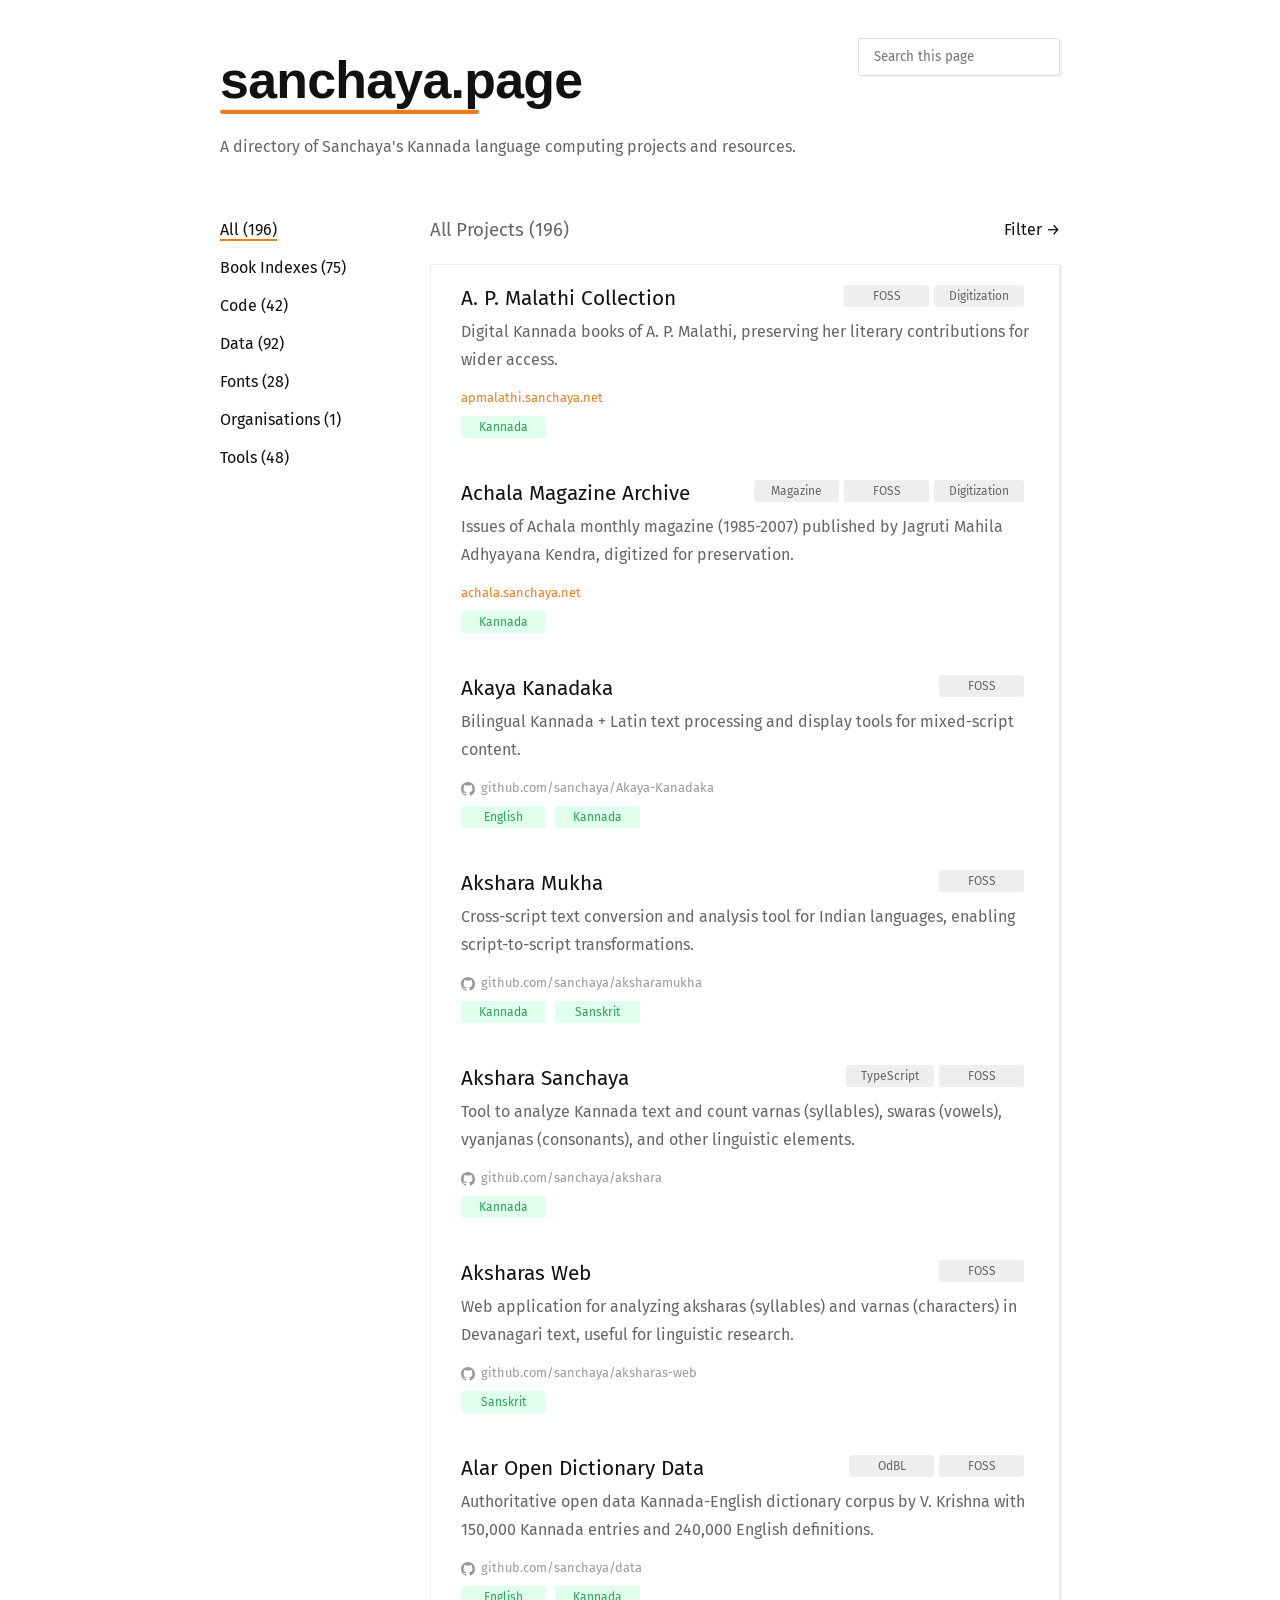
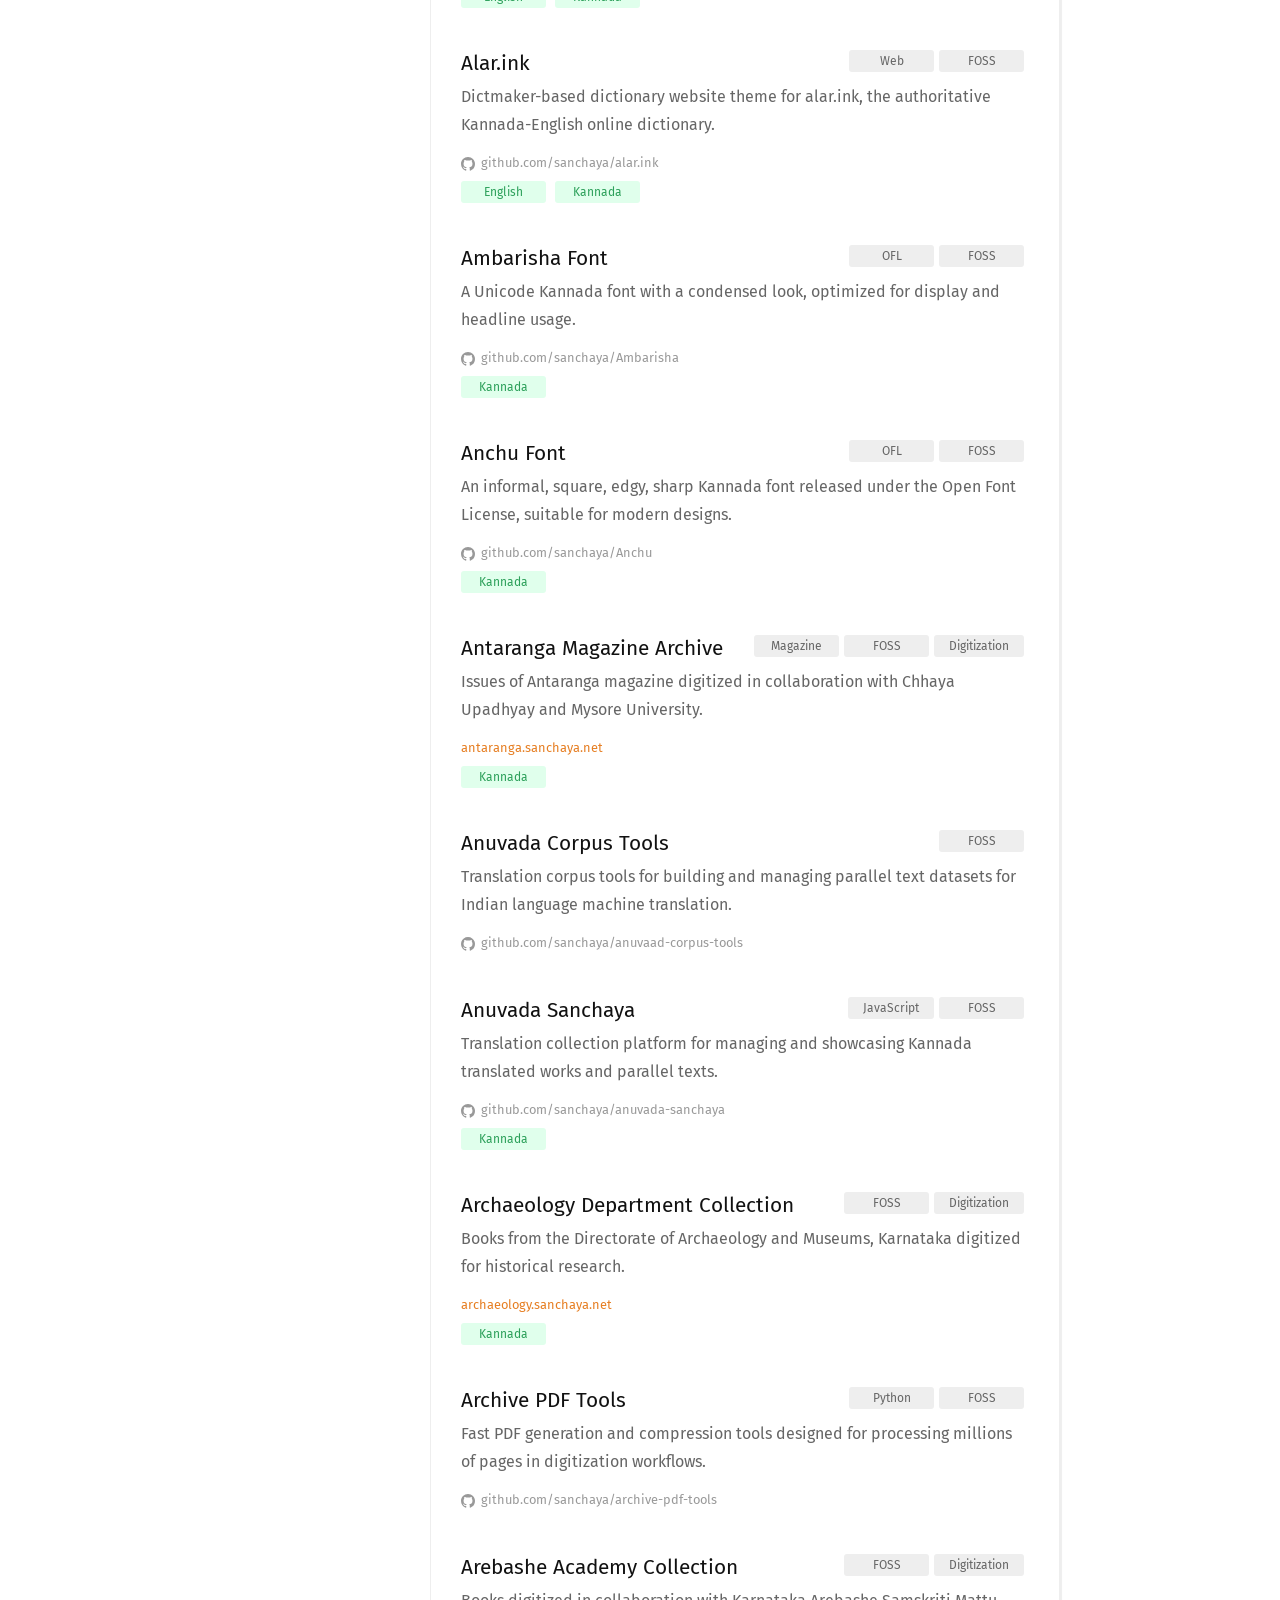
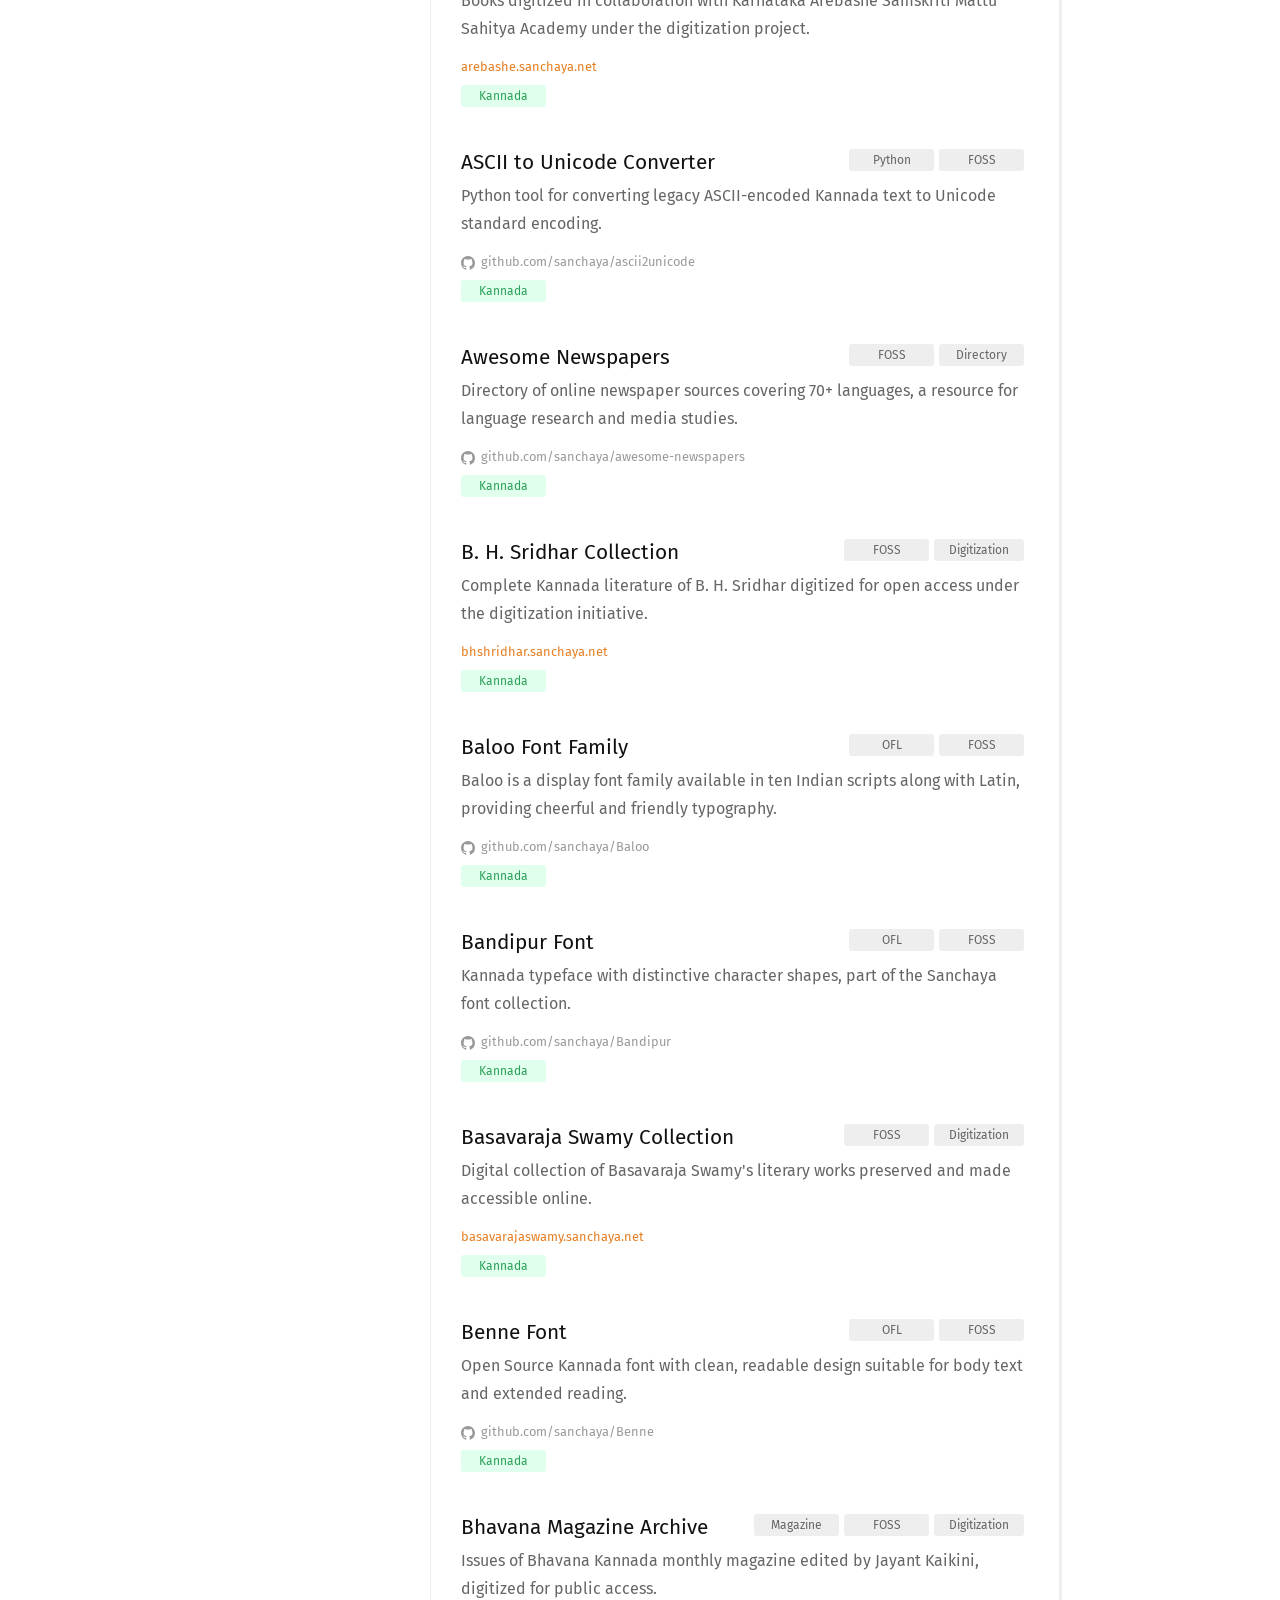
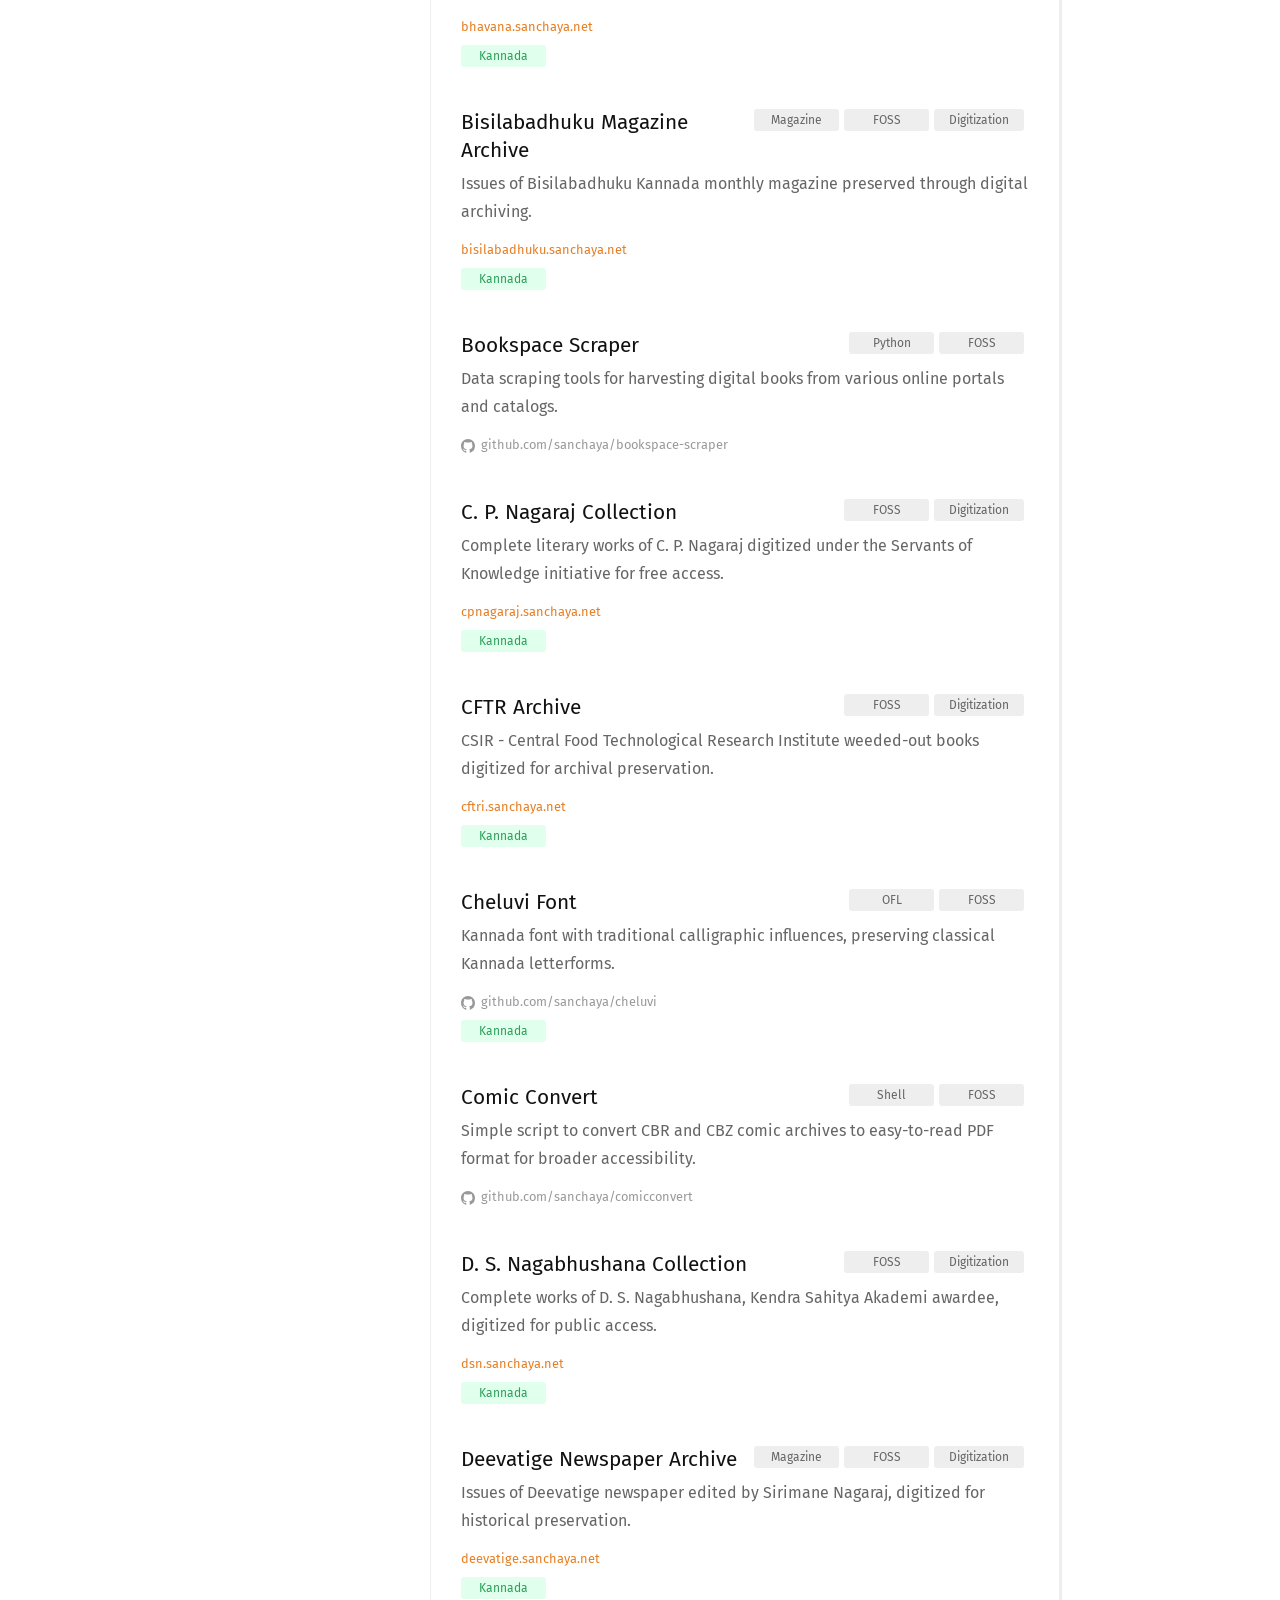
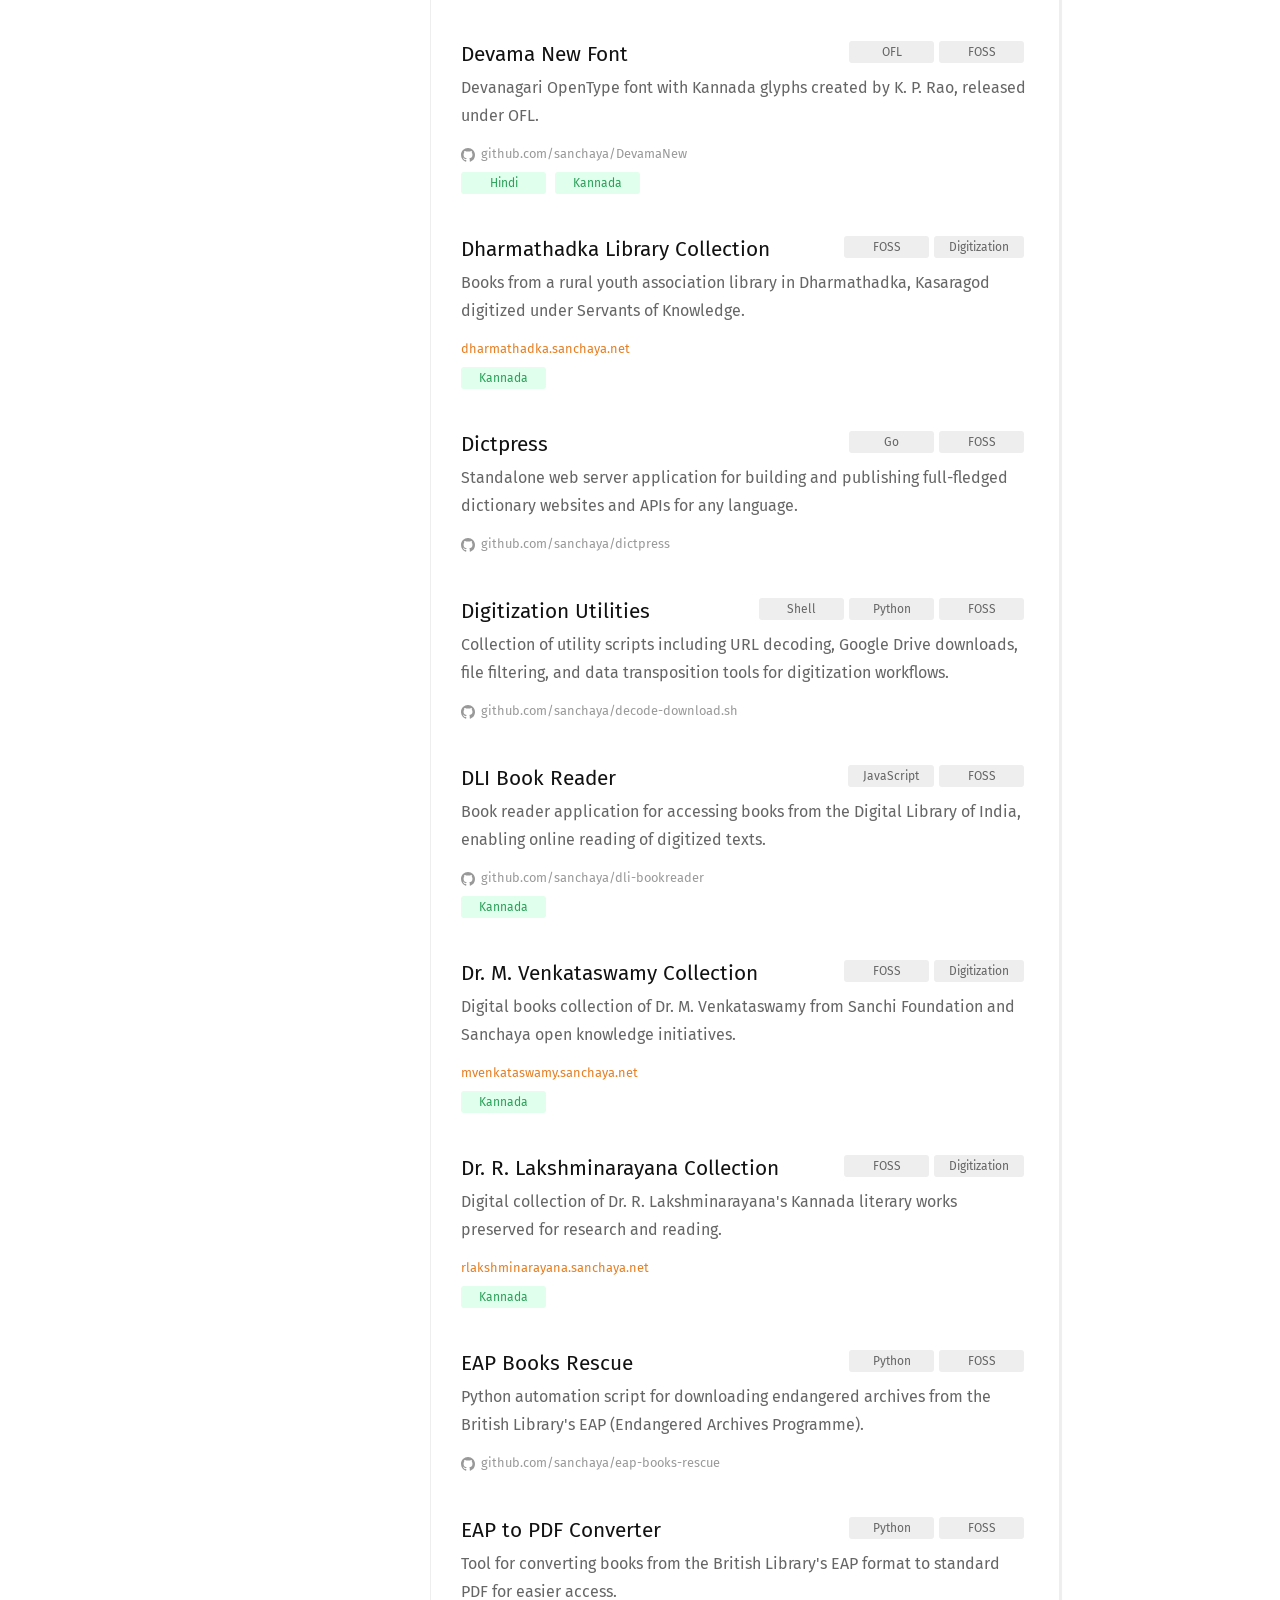
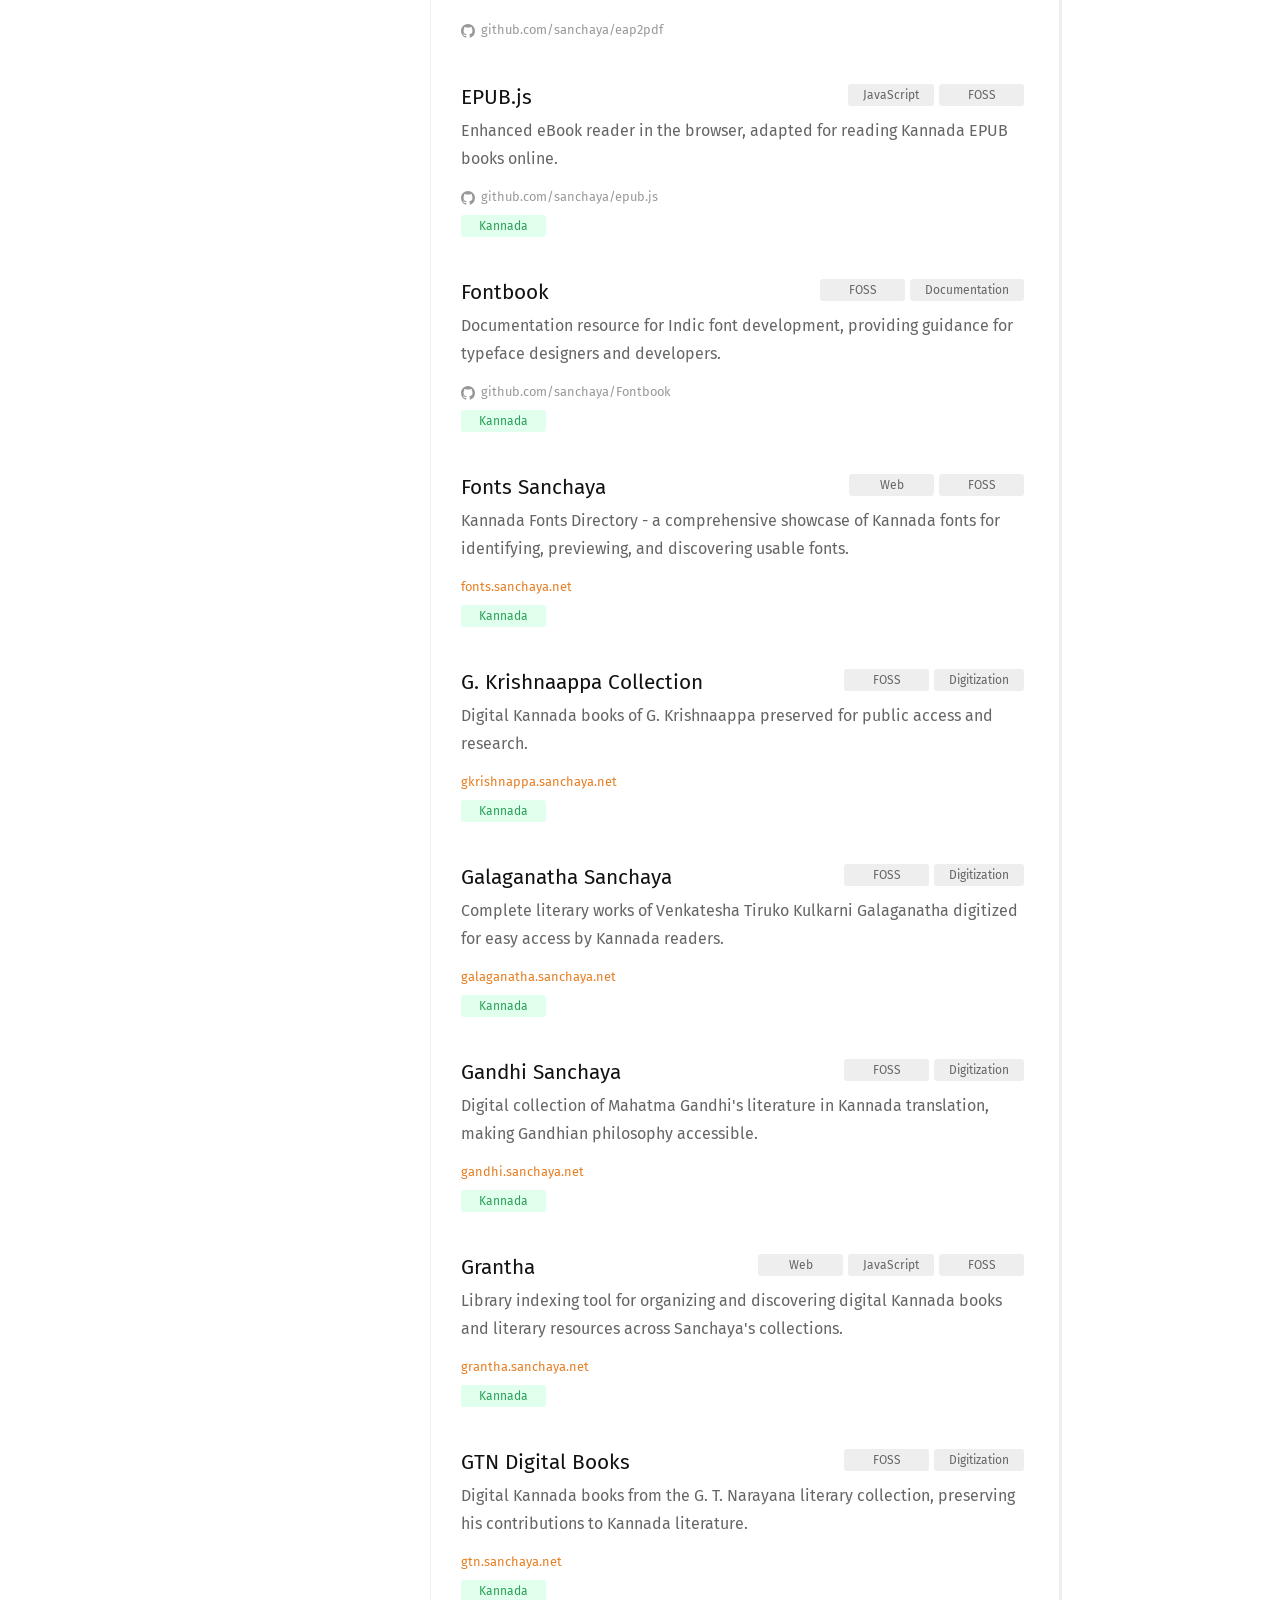
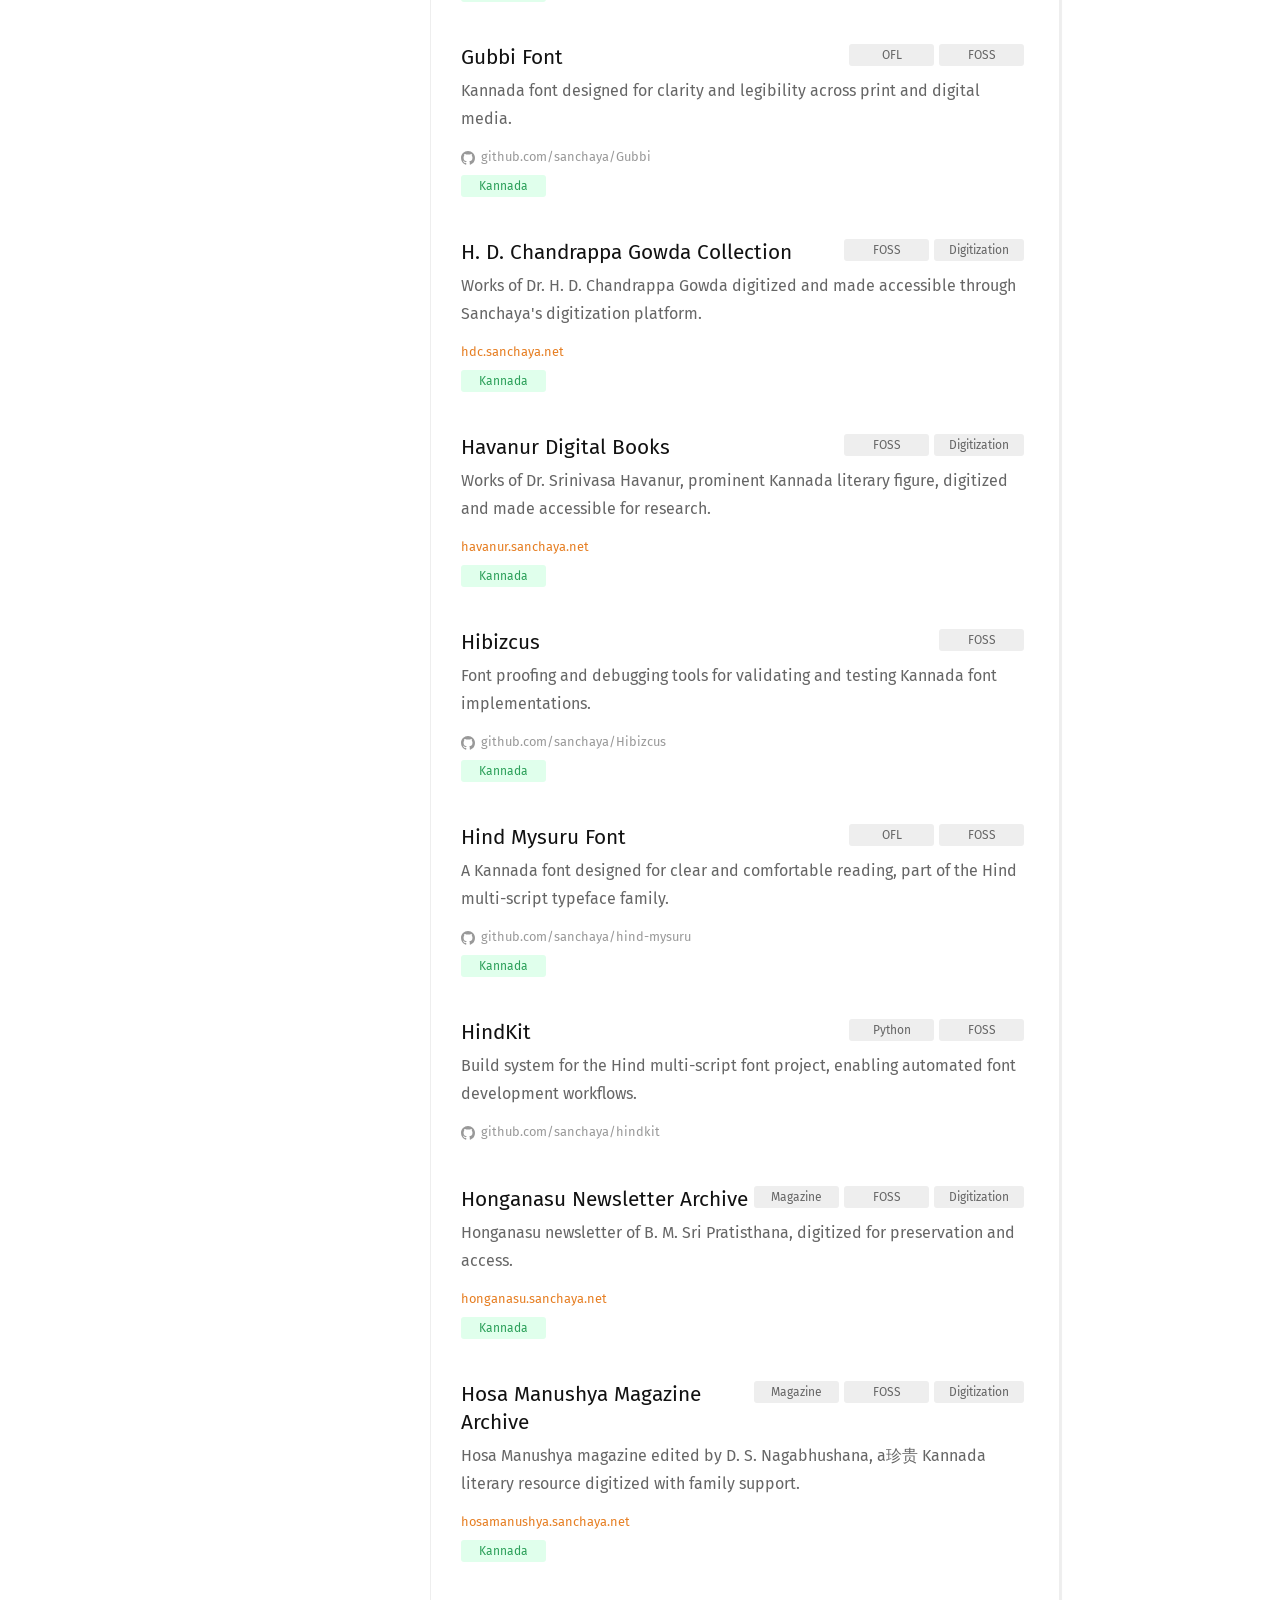
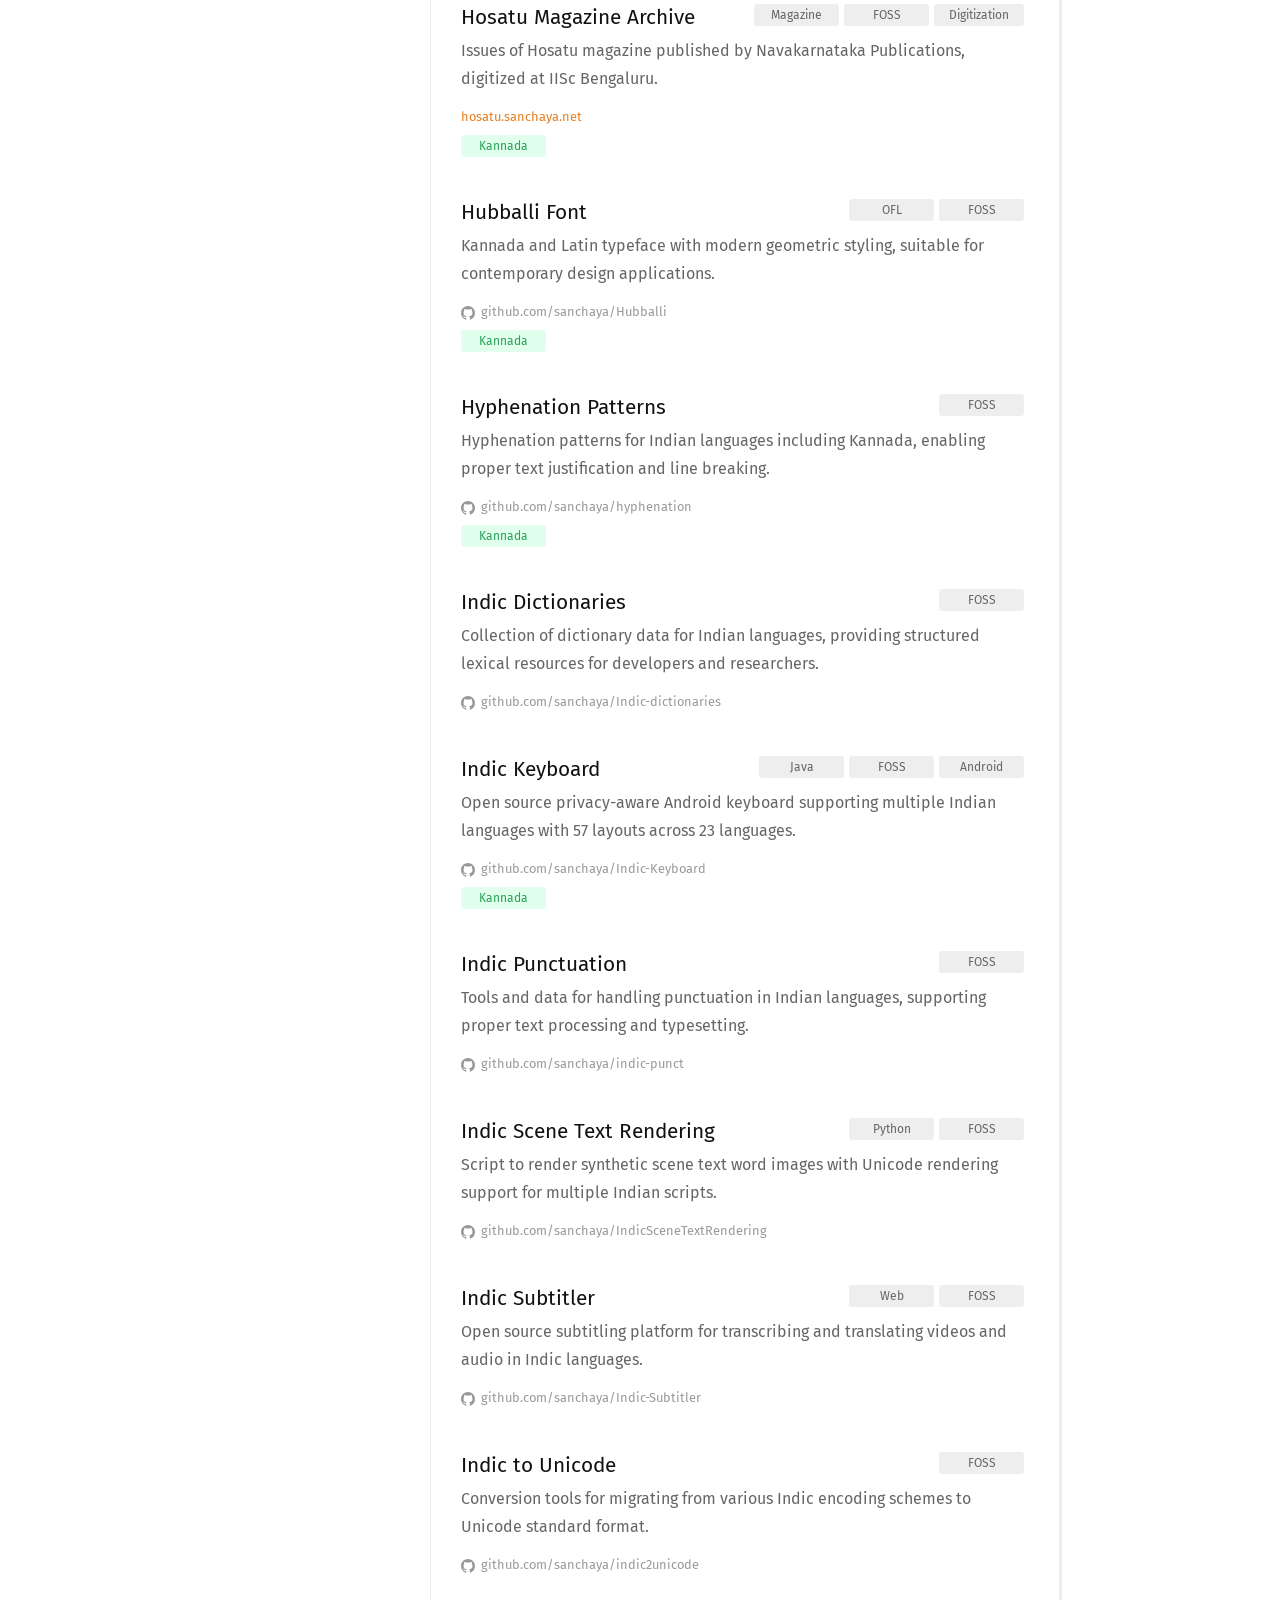
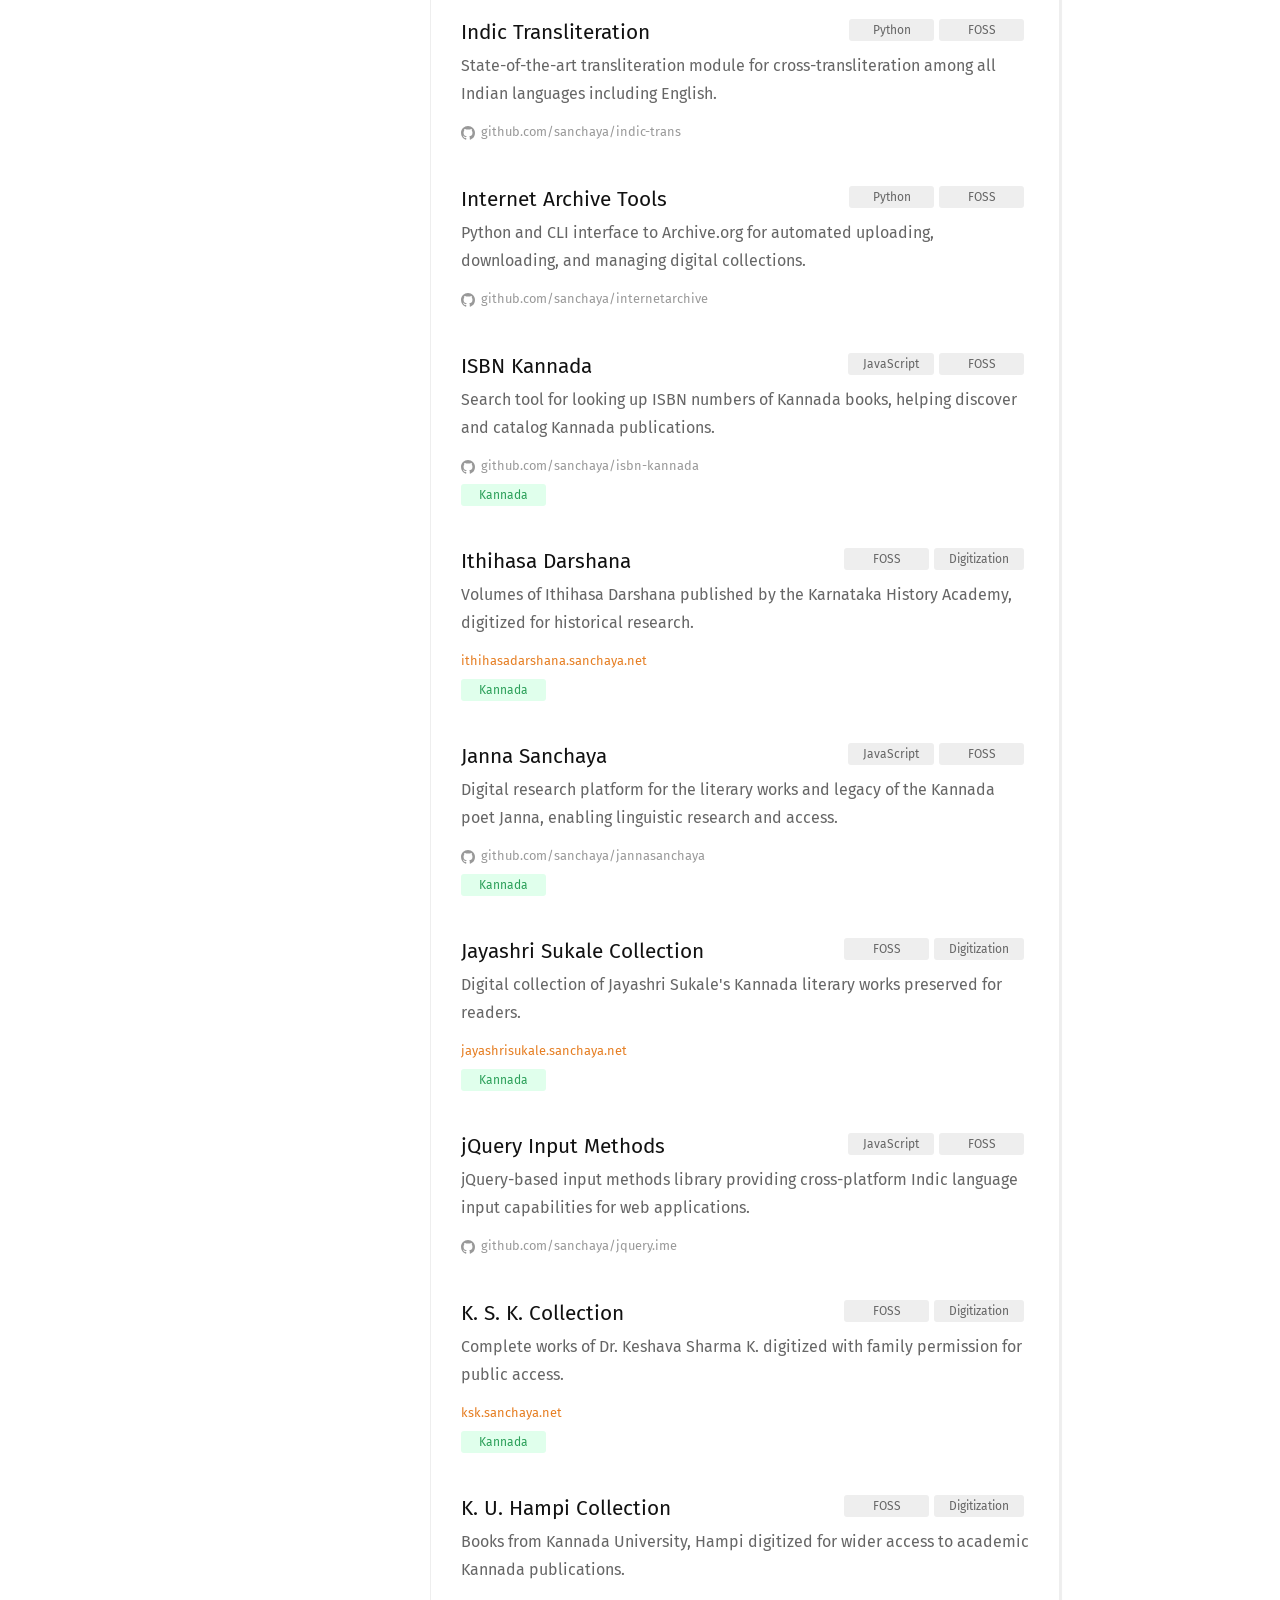
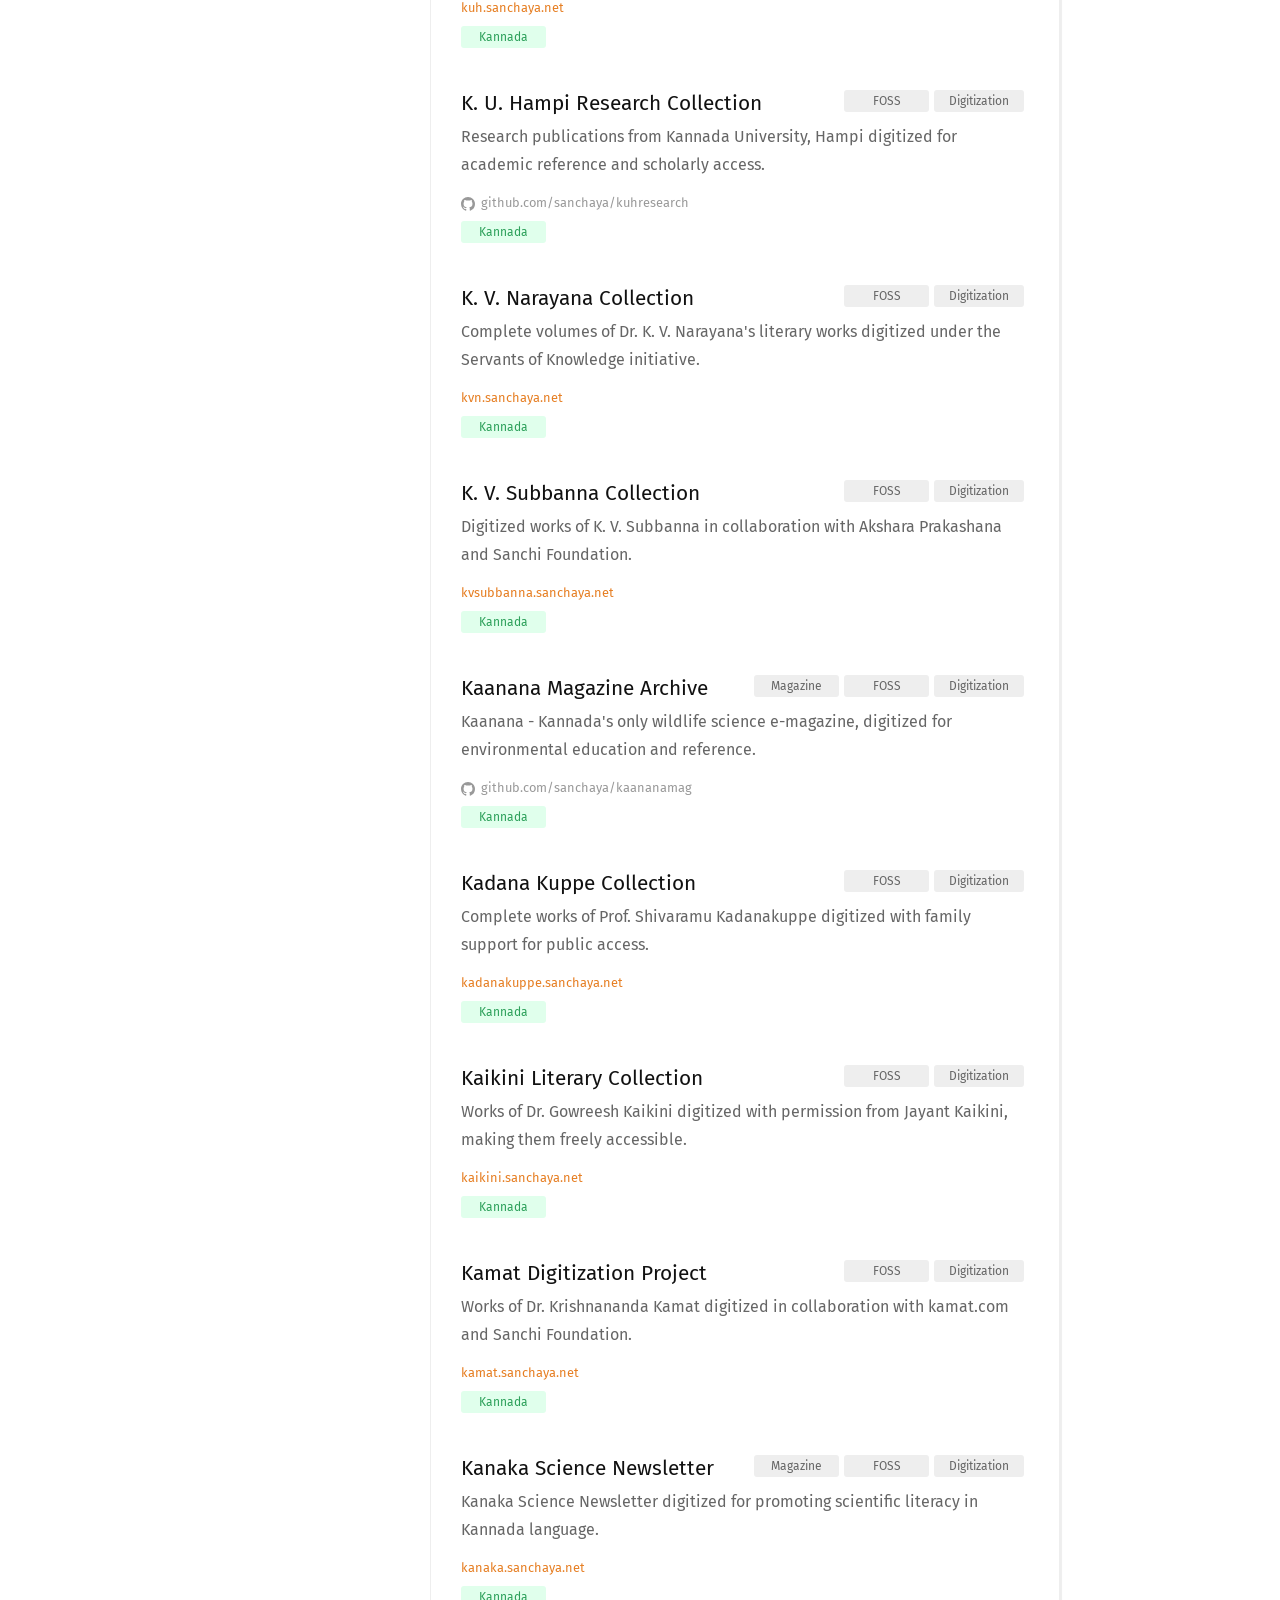
==== commit 3b9aedaf: "Deploying to gh-pages from @ sanchaya/sanchaya.github.io@17d727bf58b2b7bc502c9eed2859b8db6bba105e 🚀" ====
--- a/index.html
+++ b/index.html
@@ -232,7 +232,9 @@
 							</h2>
 
 							<p class="description">Digital Kannada books of A. P. Malathi, preserving her literary contributions for wider access.</p>
+							
 							<p class="url"><a href="https://apmalathi.sanchaya.net">apmalathi.sanchaya.net</a></p>
+							
 
 							<div class="tags">
 								
@@ -258,7 +260,9 @@
 							</h2>
 
 							<p class="description">Issues of Achala monthly magazine (1985-2007) published by Jagruti Mahila Adhyayana Kendra, digitized for preservation.</p>
+							
 							<p class="url"><a href="https://achala.sanchaya.net">achala.sanchaya.net</a></p>
+							
 
 							<div class="tags">
 								
@@ -280,7 +284,9 @@
 							</h2>
 
 							<p class="description">Bilingual Kannada + Latin text processing and display tools for mixed-script content.</p>
-							<p class="url"><a href="https://github.com/sanchaya/Akaya-Kanadaka">github.com/sanchaya/Akaya-Kanadaka</a></p>
+							
+							<p class="url github"><a href="https://github.com/sanchaya/Akaya-Kanadaka"><svg class="github-icon" viewBox="0 0 16 16" fill="currentColor"><path d="M8 0C3.58 0 0 3.58 0 8c0 3.54 2.29 6.53 5.47 7.59.4.07.55-.17.55-.38 0-.19-.01-.82-.01-1.49-2.01.37-2.53-.49-2.69-.94-.09-.23-.48-.94-.82-1.13-.28-.15-.68-.52-.01-.53.63-.01 1.08.58 1.23.82.72 1.21 1.87.87 2.33.66.07-.52.28-.87.51-1.07-1.78-.2-3.64-.89-3.64-3.95 0-.87.31-1.59.82-2.15-.08-.2-.36-1.02.08-2.12 0 0 .67-.21 2.2.82.64-.18 1.32-.27 2-.27s1.36.09 2 .27c1.53-1.04 2.2-.82 2.2-.82.44 1.1.16 1.92.08 2.12.51.56.82 1.27.82 2.15 0 3.07-1.87 3.75-3.65 3.95.29.25.54.73.54 1.48 0 1.07-.01 1.93-.01 2.2 0 .21.15.46.55.38A8.013 8.013 0 0 0 16 8c0-4.42-3.58-8-8-8"/></svg> github.com/sanchaya/Akaya-Kanadaka</a></p>
+							
 
 							<div class="tags">
 								
@@ -304,7 +310,9 @@
 							</h2>
 
 							<p class="description">Cross-script text conversion and analysis tool for Indian languages, enabling script-to-script transformations.</p>
-							<p class="url"><a href="https://github.com/sanchaya/aksharamukha">github.com/sanchaya/aksharamukha</a></p>
+							
+							<p class="url github"><a href="https://github.com/sanchaya/aksharamukha"><svg class="github-icon" viewBox="0 0 16 16" fill="currentColor"><path d="M8 0C3.58 0 0 3.58 0 8c0 3.54 2.29 6.53 5.47 7.59.4.07.55-.17.55-.38 0-.19-.01-.82-.01-1.49-2.01.37-2.53-.49-2.69-.94-.09-.23-.48-.94-.82-1.13-.28-.15-.68-.52-.01-.53.63-.01 1.08.58 1.23.82.72 1.21 1.87.87 2.33.66.07-.52.28-.87.51-1.07-1.78-.2-3.64-.89-3.64-3.95 0-.87.31-1.59.82-2.15-.08-.2-.36-1.02.08-2.12 0 0 .67-.21 2.2.82.64-.18 1.32-.27 2-.27s1.36.09 2 .27c1.53-1.04 2.2-.82 2.2-.82.44 1.1.16 1.92.08 2.12.51.56.82 1.27.82 2.15 0 3.07-1.87 3.75-3.65 3.95.29.25.54.73.54 1.48 0 1.07-.01 1.93-.01 2.2 0 .21.15.46.55.38A8.013 8.013 0 0 0 16 8c0-4.42-3.58-8-8-8"/></svg> github.com/sanchaya/aksharamukha</a></p>
+							
 
 							<div class="tags">
 								
@@ -330,7 +338,9 @@
 							</h2>
 
 							<p class="description">Tool to analyze Kannada text and count varnas (syllables), swaras (vowels), vyanjanas (consonants), and other linguistic elements.</p>
-							<p class="url"><a href="https://github.com/sanchaya/akshara">github.com/sanchaya/akshara</a></p>
+							
+							<p class="url github"><a href="https://github.com/sanchaya/akshara"><svg class="github-icon" viewBox="0 0 16 16" fill="currentColor"><path d="M8 0C3.58 0 0 3.58 0 8c0 3.54 2.29 6.53 5.47 7.59.4.07.55-.17.55-.38 0-.19-.01-.82-.01-1.49-2.01.37-2.53-.49-2.69-.94-.09-.23-.48-.94-.82-1.13-.28-.15-.68-.52-.01-.53.63-.01 1.08.58 1.23.82.72 1.21 1.87.87 2.33.66.07-.52.28-.87.51-1.07-1.78-.2-3.64-.89-3.64-3.95 0-.87.31-1.59.82-2.15-.08-.2-.36-1.02.08-2.12 0 0 .67-.21 2.2.82.64-.18 1.32-.27 2-.27s1.36.09 2 .27c1.53-1.04 2.2-.82 2.2-.82.44 1.1.16 1.92.08 2.12.51.56.82 1.27.82 2.15 0 3.07-1.87 3.75-3.65 3.95.29.25.54.73.54 1.48 0 1.07-.01 1.93-.01 2.2 0 .21.15.46.55.38A8.013 8.013 0 0 0 16 8c0-4.42-3.58-8-8-8"/></svg> github.com/sanchaya/akshara</a></p>
+							
 
 							<div class="tags">
 								
@@ -352,7 +362,9 @@
 							</h2>
 
 							<p class="description">Web application for analyzing aksharas (syllables) and varnas (characters) in Devanagari text, useful for linguistic research.</p>
-							<p class="url"><a href="https://github.com/sanchaya/aksharas-web">github.com/sanchaya/aksharas-web</a></p>
+							
+							<p class="url github"><a href="https://github.com/sanchaya/aksharas-web"><svg class="github-icon" viewBox="0 0 16 16" fill="currentColor"><path d="M8 0C3.58 0 0 3.58 0 8c0 3.54 2.29 6.53 5.47 7.59.4.07.55-.17.55-.38 0-.19-.01-.82-.01-1.49-2.01.37-2.53-.49-2.69-.94-.09-.23-.48-.94-.82-1.13-.28-.15-.68-.52-.01-.53.63-.01 1.08.58 1.23.82.72 1.21 1.87.87 2.33.66.07-.52.28-.87.51-1.07-1.78-.2-3.64-.89-3.64-3.95 0-.87.31-1.59.82-2.15-.08-.2-.36-1.02.08-2.12 0 0 .67-.21 2.2.82.64-.18 1.32-.27 2-.27s1.36.09 2 .27c1.53-1.04 2.2-.82 2.2-.82.44 1.1.16 1.92.08 2.12.51.56.82 1.27.82 2.15 0 3.07-1.87 3.75-3.65 3.95.29.25.54.73.54 1.48 0 1.07-.01 1.93-.01 2.2 0 .21.15.46.55.38A8.013 8.013 0 0 0 16 8c0-4.42-3.58-8-8-8"/></svg> github.com/sanchaya/aksharas-web</a></p>
+							
 
 							<div class="tags">
 								
@@ -376,7 +388,9 @@
 							</h2>
 
 							<p class="description">Authoritative open data Kannada-English dictionary corpus by V. Krishna with 150,000 Kannada entries and 240,000 English definitions.</p>
-							<p class="url"><a href="https://github.com/sanchaya/data">github.com/sanchaya/data</a></p>
+							
+							<p class="url github"><a href="https://github.com/sanchaya/data"><svg class="github-icon" viewBox="0 0 16 16" fill="currentColor"><path d="M8 0C3.58 0 0 3.58 0 8c0 3.54 2.29 6.53 5.47 7.59.4.07.55-.17.55-.38 0-.19-.01-.82-.01-1.49-2.01.37-2.53-.49-2.69-.94-.09-.23-.48-.94-.82-1.13-.28-.15-.68-.52-.01-.53.63-.01 1.08.58 1.23.82.72 1.21 1.87.87 2.33.66.07-.52.28-.87.51-1.07-1.78-.2-3.64-.89-3.64-3.95 0-.87.31-1.59.82-2.15-.08-.2-.36-1.02.08-2.12 0 0 .67-.21 2.2.82.64-.18 1.32-.27 2-.27s1.36.09 2 .27c1.53-1.04 2.2-.82 2.2-.82.44 1.1.16 1.92.08 2.12.51.56.82 1.27.82 2.15 0 3.07-1.87 3.75-3.65 3.95.29.25.54.73.54 1.48 0 1.07-.01 1.93-.01 2.2 0 .21.15.46.55.38A8.013 8.013 0 0 0 16 8c0-4.42-3.58-8-8-8"/></svg> github.com/sanchaya/data</a></p>
+							
 
 							<div class="tags">
 								
@@ -402,7 +416,9 @@
 							</h2>
 
 							<p class="description">Dictmaker-based dictionary website theme for alar.ink, the authoritative Kannada-English online dictionary.</p>
-							<p class="url"><a href="https://github.com/sanchaya/alar.ink">github.com/sanchaya/alar.ink</a></p>
+							
+							<p class="url github"><a href="https://github.com/sanchaya/alar.ink"><svg class="github-icon" viewBox="0 0 16 16" fill="currentColor"><path d="M8 0C3.58 0 0 3.58 0 8c0 3.54 2.29 6.53 5.47 7.59.4.07.55-.17.55-.38 0-.19-.01-.82-.01-1.49-2.01.37-2.53-.49-2.69-.94-.09-.23-.48-.94-.82-1.13-.28-.15-.68-.52-.01-.53.63-.01 1.08.58 1.23.82.72 1.21 1.87.87 2.33.66.07-.52.28-.87.51-1.07-1.78-.2-3.64-.89-3.64-3.95 0-.87.31-1.59.82-2.15-.08-.2-.36-1.02.08-2.12 0 0 .67-.21 2.2.82.64-.18 1.32-.27 2-.27s1.36.09 2 .27c1.53-1.04 2.2-.82 2.2-.82.44 1.1.16 1.92.08 2.12.51.56.82 1.27.82 2.15 0 3.07-1.87 3.75-3.65 3.95.29.25.54.73.54 1.48 0 1.07-.01 1.93-.01 2.2 0 .21.15.46.55.38A8.013 8.013 0 0 0 16 8c0-4.42-3.58-8-8-8"/></svg> github.com/sanchaya/alar.ink</a></p>
+							
 
 							<div class="tags">
 								
@@ -428,7 +444,9 @@
 							</h2>
 
 							<p class="description">A Unicode Kannada font with a condensed look, optimized for display and headline usage.</p>
-							<p class="url"><a href="https://github.com/sanchaya/Ambarisha">github.com/sanchaya/Ambarisha</a></p>
+							
+							<p class="url github"><a href="https://github.com/sanchaya/Ambarisha"><svg class="github-icon" viewBox="0 0 16 16" fill="currentColor"><path d="M8 0C3.58 0 0 3.58 0 8c0 3.54 2.29 6.53 5.47 7.59.4.07.55-.17.55-.38 0-.19-.01-.82-.01-1.49-2.01.37-2.53-.49-2.69-.94-.09-.23-.48-.94-.82-1.13-.28-.15-.68-.52-.01-.53.63-.01 1.08.58 1.23.82.72 1.21 1.87.87 2.33.66.07-.52.28-.87.51-1.07-1.78-.2-3.64-.89-3.64-3.95 0-.87.31-1.59.82-2.15-.08-.2-.36-1.02.08-2.12 0 0 .67-.21 2.2.82.64-.18 1.32-.27 2-.27s1.36.09 2 .27c1.53-1.04 2.2-.82 2.2-.82.44 1.1.16 1.92.08 2.12.51.56.82 1.27.82 2.15 0 3.07-1.87 3.75-3.65 3.95.29.25.54.73.54 1.48 0 1.07-.01 1.93-.01 2.2 0 .21.15.46.55.38A8.013 8.013 0 0 0 16 8c0-4.42-3.58-8-8-8"/></svg> github.com/sanchaya/Ambarisha</a></p>
+							
 
 							<div class="tags">
 								
@@ -452,7 +470,9 @@
 							</h2>
 
 							<p class="description">An informal, square, edgy, sharp Kannada font released under the Open Font License, suitable for modern designs.</p>
-							<p class="url"><a href="https://github.com/sanchaya/Anchu">github.com/sanchaya/Anchu</a></p>
+							
+							<p class="url github"><a href="https://github.com/sanchaya/Anchu"><svg class="github-icon" viewBox="0 0 16 16" fill="currentColor"><path d="M8 0C3.58 0 0 3.58 0 8c0 3.54 2.29 6.53 5.47 7.59.4.07.55-.17.55-.38 0-.19-.01-.82-.01-1.49-2.01.37-2.53-.49-2.69-.94-.09-.23-.48-.94-.82-1.13-.28-.15-.68-.52-.01-.53.63-.01 1.08.58 1.23.82.72 1.21 1.87.87 2.33.66.07-.52.28-.87.51-1.07-1.78-.2-3.64-.89-3.64-3.95 0-.87.31-1.59.82-2.15-.08-.2-.36-1.02.08-2.12 0 0 .67-.21 2.2.82.64-.18 1.32-.27 2-.27s1.36.09 2 .27c1.53-1.04 2.2-.82 2.2-.82.44 1.1.16 1.92.08 2.12.51.56.82 1.27.82 2.15 0 3.07-1.87 3.75-3.65 3.95.29.25.54.73.54 1.48 0 1.07-.01 1.93-.01 2.2 0 .21.15.46.55.38A8.013 8.013 0 0 0 16 8c0-4.42-3.58-8-8-8"/></svg> github.com/sanchaya/Anchu</a></p>
+							
 
 							<div class="tags">
 								
@@ -478,7 +498,9 @@
 							</h2>
 
 							<p class="description">Issues of Antaranga magazine digitized in collaboration with Chhaya Upadhyay and Mysore University.</p>
+							
 							<p class="url"><a href="https://antaranga.sanchaya.net">antaranga.sanchaya.net</a></p>
+							
 
 							<div class="tags">
 								
@@ -500,7 +522,9 @@
 							</h2>
 
 							<p class="description">Translation corpus tools for building and managing parallel text datasets for Indian language machine translation.</p>
-							<p class="url"><a href="https://github.com/sanchaya/anuvaad-corpus-tools">github.com/sanchaya/anuvaad-corpus-tools</a></p>
+							
+							<p class="url github"><a href="https://github.com/sanchaya/anuvaad-corpus-tools"><svg class="github-icon" viewBox="0 0 16 16" fill="currentColor"><path d="M8 0C3.58 0 0 3.58 0 8c0 3.54 2.29 6.53 5.47 7.59.4.07.55-.17.55-.38 0-.19-.01-.82-.01-1.49-2.01.37-2.53-.49-2.69-.94-.09-.23-.48-.94-.82-1.13-.28-.15-.68-.52-.01-.53.63-.01 1.08.58 1.23.82.72 1.21 1.87.87 2.33.66.07-.52.28-.87.51-1.07-1.78-.2-3.64-.89-3.64-3.95 0-.87.31-1.59.82-2.15-.08-.2-.36-1.02.08-2.12 0 0 .67-.21 2.2.82.64-.18 1.32-.27 2-.27s1.36.09 2 .27c1.53-1.04 2.2-.82 2.2-.82.44 1.1.16 1.92.08 2.12.51.56.82 1.27.82 2.15 0 3.07-1.87 3.75-3.65 3.95.29.25.54.73.54 1.48 0 1.07-.01 1.93-.01 2.2 0 .21.15.46.55.38A8.013 8.013 0 0 0 16 8c0-4.42-3.58-8-8-8"/></svg> github.com/sanchaya/anuvaad-corpus-tools</a></p>
+							
 
 							<div class="tags">
 								
@@ -522,7 +546,9 @@
 							</h2>
 
 							<p class="description">Translation collection platform for managing and showcasing Kannada translated works and parallel texts.</p>
-							<p class="url"><a href="https://github.com/sanchaya/anuvada-sanchaya">github.com/sanchaya/anuvada-sanchaya</a></p>
+							
+							<p class="url github"><a href="https://github.com/sanchaya/anuvada-sanchaya"><svg class="github-icon" viewBox="0 0 16 16" fill="currentColor"><path d="M8 0C3.58 0 0 3.58 0 8c0 3.54 2.29 6.53 5.47 7.59.4.07.55-.17.55-.38 0-.19-.01-.82-.01-1.49-2.01.37-2.53-.49-2.69-.94-.09-.23-.48-.94-.82-1.13-.28-.15-.68-.52-.01-.53.63-.01 1.08.58 1.23.82.72 1.21 1.87.87 2.33.66.07-.52.28-.87.51-1.07-1.78-.2-3.64-.89-3.64-3.95 0-.87.31-1.59.82-2.15-.08-.2-.36-1.02.08-2.12 0 0 .67-.21 2.2.82.64-.18 1.32-.27 2-.27s1.36.09 2 .27c1.53-1.04 2.2-.82 2.2-.82.44 1.1.16 1.92.08 2.12.51.56.82 1.27.82 2.15 0 3.07-1.87 3.75-3.65 3.95.29.25.54.73.54 1.48 0 1.07-.01 1.93-.01 2.2 0 .21.15.46.55.38A8.013 8.013 0 0 0 16 8c0-4.42-3.58-8-8-8"/></svg> github.com/sanchaya/anuvada-sanchaya</a></p>
+							
 
 							<div class="tags">
 								
@@ -546,7 +572,9 @@
 							</h2>
 
 							<p class="description">Books from the Directorate of Archaeology and Museums, Karnataka digitized for historical research.</p>
+							
 							<p class="url"><a href="https://archaeology.sanchaya.net">archaeology.sanchaya.net</a></p>
+							
 
 							<div class="tags">
 								
@@ -570,7 +598,9 @@
 							</h2>
 
 							<p class="description">Fast PDF generation and compression tools designed for processing millions of pages in digitization workflows.</p>
-							<p class="url"><a href="https://github.com/sanchaya/archive-pdf-tools">github.com/sanchaya/archive-pdf-tools</a></p>
+							
+							<p class="url github"><a href="https://github.com/sanchaya/archive-pdf-tools"><svg class="github-icon" viewBox="0 0 16 16" fill="currentColor"><path d="M8 0C3.58 0 0 3.58 0 8c0 3.54 2.29 6.53 5.47 7.59.4.07.55-.17.55-.38 0-.19-.01-.82-.01-1.49-2.01.37-2.53-.49-2.69-.94-.09-.23-.48-.94-.82-1.13-.28-.15-.68-.52-.01-.53.63-.01 1.08.58 1.23.82.72 1.21 1.87.87 2.33.66.07-.52.28-.87.51-1.07-1.78-.2-3.64-.89-3.64-3.95 0-.87.31-1.59.82-2.15-.08-.2-.36-1.02.08-2.12 0 0 .67-.21 2.2.82.64-.18 1.32-.27 2-.27s1.36.09 2 .27c1.53-1.04 2.2-.82 2.2-.82.44 1.1.16 1.92.08 2.12.51.56.82 1.27.82 2.15 0 3.07-1.87 3.75-3.65 3.95.29.25.54.73.54 1.48 0 1.07-.01 1.93-.01 2.2 0 .21.15.46.55.38A8.013 8.013 0 0 0 16 8c0-4.42-3.58-8-8-8"/></svg> github.com/sanchaya/archive-pdf-tools</a></p>
+							
 
 							<div class="tags">
 								
@@ -592,7 +622,9 @@
 							</h2>
 
 							<p class="description">Books digitized in collaboration with Karnataka Arebashe Samskriti Mattu Sahitya Academy under the digitization project.</p>
+							
 							<p class="url"><a href="https://arebashe.sanchaya.net">arebashe.sanchaya.net</a></p>
+							
 
 							<div class="tags">
 								
@@ -616,7 +648,9 @@
 							</h2>
 
 							<p class="description">Python tool for converting legacy ASCII-encoded Kannada text to Unicode standard encoding.</p>
-							<p class="url"><a href="https://github.com/sanchaya/ascii2unicode">github.com/sanchaya/ascii2unicode</a></p>
+							
+							<p class="url github"><a href="https://github.com/sanchaya/ascii2unicode"><svg class="github-icon" viewBox="0 0 16 16" fill="currentColor"><path d="M8 0C3.58 0 0 3.58 0 8c0 3.54 2.29 6.53 5.47 7.59.4.07.55-.17.55-.38 0-.19-.01-.82-.01-1.49-2.01.37-2.53-.49-2.69-.94-.09-.23-.48-.94-.82-1.13-.28-.15-.68-.52-.01-.53.63-.01 1.08.58 1.23.82.72 1.21 1.87.87 2.33.66.07-.52.28-.87.51-1.07-1.78-.2-3.64-.89-3.64-3.95 0-.87.31-1.59.82-2.15-.08-.2-.36-1.02.08-2.12 0 0 .67-.21 2.2.82.64-.18 1.32-.27 2-.27s1.36.09 2 .27c1.53-1.04 2.2-.82 2.2-.82.44 1.1.16 1.92.08 2.12.51.56.82 1.27.82 2.15 0 3.07-1.87 3.75-3.65 3.95.29.25.54.73.54 1.48 0 1.07-.01 1.93-.01 2.2 0 .21.15.46.55.38A8.013 8.013 0 0 0 16 8c0-4.42-3.58-8-8-8"/></svg> github.com/sanchaya/ascii2unicode</a></p>
+							
 
 							<div class="tags">
 								
@@ -640,7 +674,9 @@
 							</h2>
 
 							<p class="description">Directory of online newspaper sources covering 70+ languages, a resource for language research and media studies.</p>
-							<p class="url"><a href="https://github.com/sanchaya/awesome-newspapers">github.com/sanchaya/awesome-newspapers</a></p>
+							
+							<p class="url github"><a href="https://github.com/sanchaya/awesome-newspapers"><svg class="github-icon" viewBox="0 0 16 16" fill="currentColor"><path d="M8 0C3.58 0 0 3.58 0 8c0 3.54 2.29 6.53 5.47 7.59.4.07.55-.17.55-.38 0-.19-.01-.82-.01-1.49-2.01.37-2.53-.49-2.69-.94-.09-.23-.48-.94-.82-1.13-.28-.15-.68-.52-.01-.53.63-.01 1.08.58 1.23.82.72 1.21 1.87.87 2.33.66.07-.52.28-.87.51-1.07-1.78-.2-3.64-.89-3.64-3.95 0-.87.31-1.59.82-2.15-.08-.2-.36-1.02.08-2.12 0 0 .67-.21 2.2.82.64-.18 1.32-.27 2-.27s1.36.09 2 .27c1.53-1.04 2.2-.82 2.2-.82.44 1.1.16 1.92.08 2.12.51.56.82 1.27.82 2.15 0 3.07-1.87 3.75-3.65 3.95.29.25.54.73.54 1.48 0 1.07-.01 1.93-.01 2.2 0 .21.15.46.55.38A8.013 8.013 0 0 0 16 8c0-4.42-3.58-8-8-8"/></svg> github.com/sanchaya/awesome-newspapers</a></p>
+							
 
 							<div class="tags">
 								
@@ -664,7 +700,9 @@
 							</h2>
 
 							<p class="description">Complete Kannada literature of B. H. Sridhar digitized for open access under the digitization initiative.</p>
+							
 							<p class="url"><a href="https://bhshridhar.sanchaya.net">bhshridhar.sanchaya.net</a></p>
+							
 
 							<div class="tags">
 								
@@ -688,7 +726,9 @@
 							</h2>
 
 							<p class="description">Baloo is a display font family available in ten Indian scripts along with Latin, providing cheerful and friendly typography.</p>
-							<p class="url"><a href="https://github.com/sanchaya/Baloo">github.com/sanchaya/Baloo</a></p>
+							
+							<p class="url github"><a href="https://github.com/sanchaya/Baloo"><svg class="github-icon" viewBox="0 0 16 16" fill="currentColor"><path d="M8 0C3.58 0 0 3.58 0 8c0 3.54 2.29 6.53 5.47 7.59.4.07.55-.17.55-.38 0-.19-.01-.82-.01-1.49-2.01.37-2.53-.49-2.69-.94-.09-.23-.48-.94-.82-1.13-.28-.15-.68-.52-.01-.53.63-.01 1.08.58 1.23.82.72 1.21 1.87.87 2.33.66.07-.52.28-.87.51-1.07-1.78-.2-3.64-.89-3.64-3.95 0-.87.31-1.59.82-2.15-.08-.2-.36-1.02.08-2.12 0 0 .67-.21 2.2.82.64-.18 1.32-.27 2-.27s1.36.09 2 .27c1.53-1.04 2.2-.82 2.2-.82.44 1.1.16 1.92.08 2.12.51.56.82 1.27.82 2.15 0 3.07-1.87 3.75-3.65 3.95.29.25.54.73.54 1.48 0 1.07-.01 1.93-.01 2.2 0 .21.15.46.55.38A8.013 8.013 0 0 0 16 8c0-4.42-3.58-8-8-8"/></svg> github.com/sanchaya/Baloo</a></p>
+							
 
 							<div class="tags">
 								
@@ -712,7 +752,9 @@
 							</h2>
 
 							<p class="description">Kannada typeface with distinctive character shapes, part of the Sanchaya font collection.</p>
-							<p class="url"><a href="https://github.com/sanchaya/Bandipur">github.com/sanchaya/Bandipur</a></p>
+							
+							<p class="url github"><a href="https://github.com/sanchaya/Bandipur"><svg class="github-icon" viewBox="0 0 16 16" fill="currentColor"><path d="M8 0C3.58 0 0 3.58 0 8c0 3.54 2.29 6.53 5.47 7.59.4.07.55-.17.55-.38 0-.19-.01-.82-.01-1.49-2.01.37-2.53-.49-2.69-.94-.09-.23-.48-.94-.82-1.13-.28-.15-.68-.52-.01-.53.63-.01 1.08.58 1.23.82.72 1.21 1.87.87 2.33.66.07-.52.28-.87.51-1.07-1.78-.2-3.64-.89-3.64-3.95 0-.87.31-1.59.82-2.15-.08-.2-.36-1.02.08-2.12 0 0 .67-.21 2.2.82.64-.18 1.32-.27 2-.27s1.36.09 2 .27c1.53-1.04 2.2-.82 2.2-.82.44 1.1.16 1.92.08 2.12.51.56.82 1.27.82 2.15 0 3.07-1.87 3.75-3.65 3.95.29.25.54.73.54 1.48 0 1.07-.01 1.93-.01 2.2 0 .21.15.46.55.38A8.013 8.013 0 0 0 16 8c0-4.42-3.58-8-8-8"/></svg> github.com/sanchaya/Bandipur</a></p>
+							
 
 							<div class="tags">
 								
@@ -736,7 +778,9 @@
 							</h2>
 
 							<p class="description">Digital collection of Basavaraja Swamy's literary works preserved and made accessible online.</p>
+							
 							<p class="url"><a href="https://basavarajaswamy.sanchaya.net">basavarajaswamy.sanchaya.net</a></p>
+							
 
 							<div class="tags">
 								
@@ -760,7 +804,9 @@
 							</h2>
 
 							<p class="description">Open Source Kannada font with clean, readable design suitable for body text and extended reading.</p>
-							<p class="url"><a href="https://github.com/sanchaya/Benne">github.com/sanchaya/Benne</a></p>
+							
+							<p class="url github"><a href="https://github.com/sanchaya/Benne"><svg class="github-icon" viewBox="0 0 16 16" fill="currentColor"><path d="M8 0C3.58 0 0 3.58 0 8c0 3.54 2.29 6.53 5.47 7.59.4.07.55-.17.55-.38 0-.19-.01-.82-.01-1.49-2.01.37-2.53-.49-2.69-.94-.09-.23-.48-.94-.82-1.13-.28-.15-.68-.52-.01-.53.63-.01 1.08.58 1.23.82.72 1.21 1.87.87 2.33.66.07-.52.28-.87.51-1.07-1.78-.2-3.64-.89-3.64-3.95 0-.87.31-1.59.82-2.15-.08-.2-.36-1.02.08-2.12 0 0 .67-.21 2.2.82.64-.18 1.32-.27 2-.27s1.36.09 2 .27c1.53-1.04 2.2-.82 2.2-.82.44 1.1.16 1.92.08 2.12.51.56.82 1.27.82 2.15 0 3.07-1.87 3.75-3.65 3.95.29.25.54.73.54 1.48 0 1.07-.01 1.93-.01 2.2 0 .21.15.46.55.38A8.013 8.013 0 0 0 16 8c0-4.42-3.58-8-8-8"/></svg> github.com/sanchaya/Benne</a></p>
+							
 
 							<div class="tags">
 								
@@ -786,7 +832,9 @@
 							</h2>
 
 							<p class="description">Issues of Bhavana Kannada monthly magazine edited by Jayant Kaikini, digitized for public access.</p>
+							
 							<p class="url"><a href="https://bhavana.sanchaya.net">bhavana.sanchaya.net</a></p>
+							
 
 							<div class="tags">
 								
@@ -812,7 +860,9 @@
 							</h2>
 
 							<p class="description">Issues of Bisilabadhuku Kannada monthly magazine preserved through digital archiving.</p>
+							
 							<p class="url"><a href="https://bisilabadhuku.sanchaya.net">bisilabadhuku.sanchaya.net</a></p>
+							
 
 							<div class="tags">
 								
@@ -836,7 +886,9 @@
 							</h2>
 
 							<p class="description">Data scraping tools for harvesting digital books from various online portals and catalogs.</p>
-							<p class="url"><a href="https://github.com/sanchaya/bookspace-scraper">github.com/sanchaya/bookspace-scraper</a></p>
+							
+							<p class="url github"><a href="https://github.com/sanchaya/bookspace-scraper"><svg class="github-icon" viewBox="0 0 16 16" fill="currentColor"><path d="M8 0C3.58 0 0 3.58 0 8c0 3.54 2.29 6.53 5.47 7.59.4.07.55-.17.55-.38 0-.19-.01-.82-.01-1.49-2.01.37-2.53-.49-2.69-.94-.09-.23-.48-.94-.82-1.13-.28-.15-.68-.52-.01-.53.63-.01 1.08.58 1.23.82.72 1.21 1.87.87 2.33.66.07-.52.28-.87.51-1.07-1.78-.2-3.64-.89-3.64-3.95 0-.87.31-1.59.82-2.15-.08-.2-.36-1.02.08-2.12 0 0 .67-.21 2.2.82.64-.18 1.32-.27 2-.27s1.36.09 2 .27c1.53-1.04 2.2-.82 2.2-.82.44 1.1.16 1.92.08 2.12.51.56.82 1.27.82 2.15 0 3.07-1.87 3.75-3.65 3.95.29.25.54.73.54 1.48 0 1.07-.01 1.93-.01 2.2 0 .21.15.46.55.38A8.013 8.013 0 0 0 16 8c0-4.42-3.58-8-8-8"/></svg> github.com/sanchaya/bookspace-scraper</a></p>
+							
 
 							<div class="tags">
 								
@@ -858,7 +910,9 @@
 							</h2>
 
 							<p class="description">Complete literary works of C. P. Nagaraj digitized under the Servants of Knowledge initiative for free access.</p>
+							
 							<p class="url"><a href="https://cpnagaraj.sanchaya.net">cpnagaraj.sanchaya.net</a></p>
+							
 
 							<div class="tags">
 								
@@ -882,7 +936,9 @@
 							</h2>
 
 							<p class="description">CSIR - Central Food Technological Research Institute weeded-out books digitized for archival preservation.</p>
+							
 							<p class="url"><a href="https://cftri.sanchaya.net">cftri.sanchaya.net</a></p>
+							
 
 							<div class="tags">
 								
@@ -906,7 +962,9 @@
 							</h2>
 
 							<p class="description">Kannada font with traditional calligraphic influences, preserving classical Kannada letterforms.</p>
-							<p class="url"><a href="https://github.com/sanchaya/cheluvi">github.com/sanchaya/cheluvi</a></p>
+							
+							<p class="url github"><a href="https://github.com/sanchaya/cheluvi"><svg class="github-icon" viewBox="0 0 16 16" fill="currentColor"><path d="M8 0C3.58 0 0 3.58 0 8c0 3.54 2.29 6.53 5.47 7.59.4.07.55-.17.55-.38 0-.19-.01-.82-.01-1.49-2.01.37-2.53-.49-2.69-.94-.09-.23-.48-.94-.82-1.13-.28-.15-.68-.52-.01-.53.63-.01 1.08.58 1.23.82.72 1.21 1.87.87 2.33.66.07-.52.28-.87.51-1.07-1.78-.2-3.64-.89-3.64-3.95 0-.87.31-1.59.82-2.15-.08-.2-.36-1.02.08-2.12 0 0 .67-.21 2.2.82.64-.18 1.32-.27 2-.27s1.36.09 2 .27c1.53-1.04 2.2-.82 2.2-.82.44 1.1.16 1.92.08 2.12.51.56.82 1.27.82 2.15 0 3.07-1.87 3.75-3.65 3.95.29.25.54.73.54 1.48 0 1.07-.01 1.93-.01 2.2 0 .21.15.46.55.38A8.013 8.013 0 0 0 16 8c0-4.42-3.58-8-8-8"/></svg> github.com/sanchaya/cheluvi</a></p>
+							
 
 							<div class="tags">
 								
@@ -930,7 +988,9 @@
 							</h2>
 
 							<p class="description">Simple script to convert CBR and CBZ comic archives to easy-to-read PDF format for broader accessibility.</p>
-							<p class="url"><a href="https://github.com/sanchaya/comicconvert">github.com/sanchaya/comicconvert</a></p>
+							
+							<p class="url github"><a href="https://github.com/sanchaya/comicconvert"><svg class="github-icon" viewBox="0 0 16 16" fill="currentColor"><path d="M8 0C3.58 0 0 3.58 0 8c0 3.54 2.29 6.53 5.47 7.59.4.07.55-.17.55-.38 0-.19-.01-.82-.01-1.49-2.01.37-2.53-.49-2.69-.94-.09-.23-.48-.94-.82-1.13-.28-.15-.68-.52-.01-.53.63-.01 1.08.58 1.23.82.72 1.21 1.87.87 2.33.66.07-.52.28-.87.51-1.07-1.78-.2-3.64-.89-3.64-3.95 0-.87.31-1.59.82-2.15-.08-.2-.36-1.02.08-2.12 0 0 .67-.21 2.2.82.64-.18 1.32-.27 2-.27s1.36.09 2 .27c1.53-1.04 2.2-.82 2.2-.82.44 1.1.16 1.92.08 2.12.51.56.82 1.27.82 2.15 0 3.07-1.87 3.75-3.65 3.95.29.25.54.73.54 1.48 0 1.07-.01 1.93-.01 2.2 0 .21.15.46.55.38A8.013 8.013 0 0 0 16 8c0-4.42-3.58-8-8-8"/></svg> github.com/sanchaya/comicconvert</a></p>
+							
 
 							<div class="tags">
 								
@@ -952,7 +1012,9 @@
 							</h2>
 
 							<p class="description">Complete works of D. S. Nagabhushana, Kendra Sahitya Akademi awardee, digitized for public access.</p>
+							
 							<p class="url"><a href="https://dsn.sanchaya.net">dsn.sanchaya.net</a></p>
+							
 
 							<div class="tags">
 								
@@ -978,7 +1040,9 @@
 							</h2>
 
 							<p class="description">Issues of Deevatige newspaper edited by Sirimane Nagaraj, digitized for historical preservation.</p>
+							
 							<p class="url"><a href="https://deevatige.sanchaya.net">deevatige.sanchaya.net</a></p>
+							
 
 							<div class="tags">
 								
@@ -1002,7 +1066,9 @@
 							</h2>
 
 							<p class="description">Devanagari OpenType font with Kannada glyphs created by K. P. Rao, released under OFL.</p>
-							<p class="url"><a href="https://github.com/sanchaya/DevamaNew">github.com/sanchaya/DevamaNew</a></p>
+							
+							<p class="url github"><a href="https://github.com/sanchaya/DevamaNew"><svg class="github-icon" viewBox="0 0 16 16" fill="currentColor"><path d="M8 0C3.58 0 0 3.58 0 8c0 3.54 2.29 6.53 5.47 7.59.4.07.55-.17.55-.38 0-.19-.01-.82-.01-1.49-2.01.37-2.53-.49-2.69-.94-.09-.23-.48-.94-.82-1.13-.28-.15-.68-.52-.01-.53.63-.01 1.08.58 1.23.82.72 1.21 1.87.87 2.33.66.07-.52.28-.87.51-1.07-1.78-.2-3.64-.89-3.64-3.95 0-.87.31-1.59.82-2.15-.08-.2-.36-1.02.08-2.12 0 0 .67-.21 2.2.82.64-.18 1.32-.27 2-.27s1.36.09 2 .27c1.53-1.04 2.2-.82 2.2-.82.44 1.1.16 1.92.08 2.12.51.56.82 1.27.82 2.15 0 3.07-1.87 3.75-3.65 3.95.29.25.54.73.54 1.48 0 1.07-.01 1.93-.01 2.2 0 .21.15.46.55.38A8.013 8.013 0 0 0 16 8c0-4.42-3.58-8-8-8"/></svg> github.com/sanchaya/DevamaNew</a></p>
+							
 
 							<div class="tags">
 								
@@ -1028,7 +1094,9 @@
 							</h2>
 
 							<p class="description">Books from a rural youth association library in Dharmathadka, Kasaragod digitized under Servants of Knowledge.</p>
+							
 							<p class="url"><a href="https://dharmathadka.sanchaya.net">dharmathadka.sanchaya.net</a></p>
+							
 
 							<div class="tags">
 								
@@ -1052,7 +1120,9 @@
 							</h2>
 
 							<p class="description">Standalone web server application for building and publishing full-fledged dictionary websites and APIs for any language.</p>
-							<p class="url"><a href="https://github.com/sanchaya/dictpress">github.com/sanchaya/dictpress</a></p>
+							
+							<p class="url github"><a href="https://github.com/sanchaya/dictpress"><svg class="github-icon" viewBox="0 0 16 16" fill="currentColor"><path d="M8 0C3.58 0 0 3.58 0 8c0 3.54 2.29 6.53 5.47 7.59.4.07.55-.17.55-.38 0-.19-.01-.82-.01-1.49-2.01.37-2.53-.49-2.69-.94-.09-.23-.48-.94-.82-1.13-.28-.15-.68-.52-.01-.53.63-.01 1.08.58 1.23.82.72 1.21 1.87.87 2.33.66.07-.52.28-.87.51-1.07-1.78-.2-3.64-.89-3.64-3.95 0-.87.31-1.59.82-2.15-.08-.2-.36-1.02.08-2.12 0 0 .67-.21 2.2.82.64-.18 1.32-.27 2-.27s1.36.09 2 .27c1.53-1.04 2.2-.82 2.2-.82.44 1.1.16 1.92.08 2.12.51.56.82 1.27.82 2.15 0 3.07-1.87 3.75-3.65 3.95.29.25.54.73.54 1.48 0 1.07-.01 1.93-.01 2.2 0 .21.15.46.55.38A8.013 8.013 0 0 0 16 8c0-4.42-3.58-8-8-8"/></svg> github.com/sanchaya/dictpress</a></p>
+							
 
 							<div class="tags">
 								
@@ -1076,7 +1146,9 @@
 							</h2>
 
 							<p class="description">Collection of utility scripts including URL decoding, Google Drive downloads, file filtering, and data transposition tools for digitization workflows.</p>
-							<p class="url"><a href="https://github.com/sanchaya/decode-download.sh">github.com/sanchaya/decode-download.sh</a></p>
+							
+							<p class="url github"><a href="https://github.com/sanchaya/decode-download.sh"><svg class="github-icon" viewBox="0 0 16 16" fill="currentColor"><path d="M8 0C3.58 0 0 3.58 0 8c0 3.54 2.29 6.53 5.47 7.59.4.07.55-.17.55-.38 0-.19-.01-.82-.01-1.49-2.01.37-2.53-.49-2.69-.94-.09-.23-.48-.94-.82-1.13-.28-.15-.68-.52-.01-.53.63-.01 1.08.58 1.23.82.72 1.21 1.87.87 2.33.66.07-.52.28-.87.51-1.07-1.78-.2-3.64-.89-3.64-3.95 0-.87.31-1.59.82-2.15-.08-.2-.36-1.02.08-2.12 0 0 .67-.21 2.2.82.64-.18 1.32-.27 2-.27s1.36.09 2 .27c1.53-1.04 2.2-.82 2.2-.82.44 1.1.16 1.92.08 2.12.51.56.82 1.27.82 2.15 0 3.07-1.87 3.75-3.65 3.95.29.25.54.73.54 1.48 0 1.07-.01 1.93-.01 2.2 0 .21.15.46.55.38A8.013 8.013 0 0 0 16 8c0-4.42-3.58-8-8-8"/></svg> github.com/sanchaya/decode-download.sh</a></p>
+							
 
 							<div class="tags">
 								
@@ -1098,7 +1170,9 @@
 							</h2>
 
 							<p class="description">Book reader application for accessing books from the Digital Library of India, enabling online reading of digitized texts.</p>
-							<p class="url"><a href="https://github.com/sanchaya/dli-bookreader">github.com/sanchaya/dli-bookreader</a></p>
+							
+							<p class="url github"><a href="https://github.com/sanchaya/dli-bookreader"><svg class="github-icon" viewBox="0 0 16 16" fill="currentColor"><path d="M8 0C3.58 0 0 3.58 0 8c0 3.54 2.29 6.53 5.47 7.59.4.07.55-.17.55-.38 0-.19-.01-.82-.01-1.49-2.01.37-2.53-.49-2.69-.94-.09-.23-.48-.94-.82-1.13-.28-.15-.68-.52-.01-.53.63-.01 1.08.58 1.23.82.72 1.21 1.87.87 2.33.66.07-.52.28-.87.51-1.07-1.78-.2-3.64-.89-3.64-3.95 0-.87.31-1.59.82-2.15-.08-.2-.36-1.02.08-2.12 0 0 .67-.21 2.2.82.64-.18 1.32-.27 2-.27s1.36.09 2 .27c1.53-1.04 2.2-.82 2.2-.82.44 1.1.16 1.92.08 2.12.51.56.82 1.27.82 2.15 0 3.07-1.87 3.75-3.65 3.95.29.25.54.73.54 1.48 0 1.07-.01 1.93-.01 2.2 0 .21.15.46.55.38A8.013 8.013 0 0 0 16 8c0-4.42-3.58-8-8-8"/></svg> github.com/sanchaya/dli-bookreader</a></p>
+							
 
 							<div class="tags">
 								
@@ -1122,7 +1196,9 @@
 							</h2>
 
 							<p class="description">Digital books collection of Dr. M. Venkataswamy from Sanchi Foundation and Sanchaya open knowledge initiatives.</p>
+							
 							<p class="url"><a href="https://mvenkataswamy.sanchaya.net">mvenkataswamy.sanchaya.net</a></p>
+							
 
 							<div class="tags">
 								
@@ -1146,7 +1222,9 @@
 							</h2>
 
 							<p class="description">Digital collection of Dr. R. Lakshminarayana's Kannada literary works preserved for research and reading.</p>
+							
 							<p class="url"><a href="https://rlakshminarayana.sanchaya.net">rlakshminarayana.sanchaya.net</a></p>
+							
 
 							<div class="tags">
 								
@@ -1170,7 +1248,9 @@
 							</h2>
 
 							<p class="description">Python automation script for downloading endangered archives from the British Library's EAP (Endangered Archives Programme).</p>
-							<p class="url"><a href="https://github.com/sanchaya/eap-books-rescue">github.com/sanchaya/eap-books-rescue</a></p>
+							
+							<p class="url github"><a href="https://github.com/sanchaya/eap-books-rescue"><svg class="github-icon" viewBox="0 0 16 16" fill="currentColor"><path d="M8 0C3.58 0 0 3.58 0 8c0 3.54 2.29 6.53 5.47 7.59.4.07.55-.17.55-.38 0-.19-.01-.82-.01-1.49-2.01.37-2.53-.49-2.69-.94-.09-.23-.48-.94-.82-1.13-.28-.15-.68-.52-.01-.53.63-.01 1.08.58 1.23.82.72 1.21 1.87.87 2.33.66.07-.52.28-.87.51-1.07-1.78-.2-3.64-.89-3.64-3.95 0-.87.31-1.59.82-2.15-.08-.2-.36-1.02.08-2.12 0 0 .67-.21 2.2.82.64-.18 1.32-.27 2-.27s1.36.09 2 .27c1.53-1.04 2.2-.82 2.2-.82.44 1.1.16 1.92.08 2.12.51.56.82 1.27.82 2.15 0 3.07-1.87 3.75-3.65 3.95.29.25.54.73.54 1.48 0 1.07-.01 1.93-.01 2.2 0 .21.15.46.55.38A8.013 8.013 0 0 0 16 8c0-4.42-3.58-8-8-8"/></svg> github.com/sanchaya/eap-books-rescue</a></p>
+							
 
 							<div class="tags">
 								
@@ -1192,7 +1272,9 @@
 							</h2>
 
 							<p class="description">Tool for converting books from the British Library's EAP format to standard PDF for easier access.</p>
-							<p class="url"><a href="https://github.com/sanchaya/eap2pdf">github.com/sanchaya/eap2pdf</a></p>
+							
+							<p class="url github"><a href="https://github.com/sanchaya/eap2pdf"><svg class="github-icon" viewBox="0 0 16 16" fill="currentColor"><path d="M8 0C3.58 0 0 3.58 0 8c0 3.54 2.29 6.53 5.47 7.59.4.07.55-.17.55-.38 0-.19-.01-.82-.01-1.49-2.01.37-2.53-.49-2.69-.94-.09-.23-.48-.94-.82-1.13-.28-.15-.68-.52-.01-.53.63-.01 1.08.58 1.23.82.72 1.21 1.87.87 2.33.66.07-.52.28-.87.51-1.07-1.78-.2-3.64-.89-3.64-3.95 0-.87.31-1.59.82-2.15-.08-.2-.36-1.02.08-2.12 0 0 .67-.21 2.2.82.64-.18 1.32-.27 2-.27s1.36.09 2 .27c1.53-1.04 2.2-.82 2.2-.82.44 1.1.16 1.92.08 2.12.51.56.82 1.27.82 2.15 0 3.07-1.87 3.75-3.65 3.95.29.25.54.73.54 1.48 0 1.07-.01 1.93-.01 2.2 0 .21.15.46.55.38A8.013 8.013 0 0 0 16 8c0-4.42-3.58-8-8-8"/></svg> github.com/sanchaya/eap2pdf</a></p>
+							
 
 							<div class="tags">
 								
@@ -1214,7 +1296,9 @@
 							</h2>
 
 							<p class="description">Enhanced eBook reader in the browser, adapted for reading Kannada EPUB books online.</p>
-							<p class="url"><a href="https://github.com/sanchaya/epub.js">github.com/sanchaya/epub.js</a></p>
+							
+							<p class="url github"><a href="https://github.com/sanchaya/epub.js"><svg class="github-icon" viewBox="0 0 16 16" fill="currentColor"><path d="M8 0C3.58 0 0 3.58 0 8c0 3.54 2.29 6.53 5.47 7.59.4.07.55-.17.55-.38 0-.19-.01-.82-.01-1.49-2.01.37-2.53-.49-2.69-.94-.09-.23-.48-.94-.82-1.13-.28-.15-.68-.52-.01-.53.63-.01 1.08.58 1.23.82.72 1.21 1.87.87 2.33.66.07-.52.28-.87.51-1.07-1.78-.2-3.64-.89-3.64-3.95 0-.87.31-1.59.82-2.15-.08-.2-.36-1.02.08-2.12 0 0 .67-.21 2.2.82.64-.18 1.32-.27 2-.27s1.36.09 2 .27c1.53-1.04 2.2-.82 2.2-.82.44 1.1.16 1.92.08 2.12.51.56.82 1.27.82 2.15 0 3.07-1.87 3.75-3.65 3.95.29.25.54.73.54 1.48 0 1.07-.01 1.93-.01 2.2 0 .21.15.46.55.38A8.013 8.013 0 0 0 16 8c0-4.42-3.58-8-8-8"/></svg> github.com/sanchaya/epub.js</a></p>
+							
 
 							<div class="tags">
 								
@@ -1238,7 +1322,9 @@
 							</h2>
 
 							<p class="description">Documentation resource for Indic font development, providing guidance for typeface designers and developers.</p>
-							<p class="url"><a href="https://github.com/sanchaya/Fontbook">github.com/sanchaya/Fontbook</a></p>
+							
+							<p class="url github"><a href="https://github.com/sanchaya/Fontbook"><svg class="github-icon" viewBox="0 0 16 16" fill="currentColor"><path d="M8 0C3.58 0 0 3.58 0 8c0 3.54 2.29 6.53 5.47 7.59.4.07.55-.17.55-.38 0-.19-.01-.82-.01-1.49-2.01.37-2.53-.49-2.69-.94-.09-.23-.48-.94-.82-1.13-.28-.15-.68-.52-.01-.53.63-.01 1.08.58 1.23.82.72 1.21 1.87.87 2.33.66.07-.52.28-.87.51-1.07-1.78-.2-3.64-.89-3.64-3.95 0-.87.31-1.59.82-2.15-.08-.2-.36-1.02.08-2.12 0 0 .67-.21 2.2.82.64-.18 1.32-.27 2-.27s1.36.09 2 .27c1.53-1.04 2.2-.82 2.2-.82.44 1.1.16 1.92.08 2.12.51.56.82 1.27.82 2.15 0 3.07-1.87 3.75-3.65 3.95.29.25.54.73.54 1.48 0 1.07-.01 1.93-.01 2.2 0 .21.15.46.55.38A8.013 8.013 0 0 0 16 8c0-4.42-3.58-8-8-8"/></svg> github.com/sanchaya/Fontbook</a></p>
+							
 
 							<div class="tags">
 								
@@ -1262,7 +1348,9 @@
 							</h2>
 
 							<p class="description">Kannada Fonts Directory - a comprehensive showcase of Kannada fonts for identifying, previewing, and discovering usable fonts.</p>
+							
 							<p class="url"><a href="https://fonts.sanchaya.net">fonts.sanchaya.net</a></p>
+							
 
 							<div class="tags">
 								
@@ -1286,7 +1374,9 @@
 							</h2>
 
 							<p class="description">Digital Kannada books of G. Krishnaappa preserved for public access and research.</p>
+							
 							<p class="url"><a href="https://gkrishnappa.sanchaya.net">gkrishnappa.sanchaya.net</a></p>
+							
 
 							<div class="tags">
 								
@@ -1310,7 +1400,9 @@
 							</h2>
 
 							<p class="description">Complete literary works of Venkatesha Tiruko Kulkarni Galaganatha digitized for easy access by Kannada readers.</p>
+							
 							<p class="url"><a href="https://galaganatha.sanchaya.net">galaganatha.sanchaya.net</a></p>
+							
 
 							<div class="tags">
 								
@@ -1334,7 +1426,9 @@
 							</h2>
 
 							<p class="description">Digital collection of Mahatma Gandhi's literature in Kannada translation, making Gandhian philosophy accessible.</p>
+							
 							<p class="url"><a href="https://gandhi.sanchaya.net">gandhi.sanchaya.net</a></p>
+							
 
 							<div class="tags">
 								
@@ -1360,7 +1454,9 @@
 							</h2>
 
 							<p class="description">Library indexing tool for organizing and discovering digital Kannada books and literary resources across Sanchaya's collections.</p>
+							
 							<p class="url"><a href="https://grantha.sanchaya.net">grantha.sanchaya.net</a></p>
+							
 
 							<div class="tags">
 								
@@ -1384,7 +1480,9 @@
 							</h2>
 
 							<p class="description">Digital Kannada books from the G. T. Narayana literary collection, preserving his contributions to Kannada literature.</p>
+							
 							<p class="url"><a href="https://gtn.sanchaya.net">gtn.sanchaya.net</a></p>
+							
 
 							<div class="tags">
 								
@@ -1408,7 +1506,9 @@
 							</h2>
 
 							<p class="description">Kannada font designed for clarity and legibility across print and digital media.</p>
-							<p class="url"><a href="https://github.com/sanchaya/Gubbi">github.com/sanchaya/Gubbi</a></p>
+							
+							<p class="url github"><a href="https://github.com/sanchaya/Gubbi"><svg class="github-icon" viewBox="0 0 16 16" fill="currentColor"><path d="M8 0C3.58 0 0 3.58 0 8c0 3.54 2.29 6.53 5.47 7.59.4.07.55-.17.55-.38 0-.19-.01-.82-.01-1.49-2.01.37-2.53-.49-2.69-.94-.09-.23-.48-.94-.82-1.13-.28-.15-.68-.52-.01-.53.63-.01 1.08.58 1.23.82.72 1.21 1.87.87 2.33.66.07-.52.28-.87.51-1.07-1.78-.2-3.64-.89-3.64-3.95 0-.87.31-1.59.82-2.15-.08-.2-.36-1.02.08-2.12 0 0 .67-.21 2.2.82.64-.18 1.32-.27 2-.27s1.36.09 2 .27c1.53-1.04 2.2-.82 2.2-.82.44 1.1.16 1.92.08 2.12.51.56.82 1.27.82 2.15 0 3.07-1.87 3.75-3.65 3.95.29.25.54.73.54 1.48 0 1.07-.01 1.93-.01 2.2 0 .21.15.46.55.38A8.013 8.013 0 0 0 16 8c0-4.42-3.58-8-8-8"/></svg> github.com/sanchaya/Gubbi</a></p>
+							
 
 							<div class="tags">
 								
@@ -1432,7 +1532,9 @@
 							</h2>
 
 							<p class="description">Works of Dr. H. D. Chandrappa Gowda digitized and made accessible through Sanchaya's digitization platform.</p>
+							
 							<p class="url"><a href="https://hdc.sanchaya.net">hdc.sanchaya.net</a></p>
+							
 
 							<div class="tags">
 								
@@ -1456,7 +1558,9 @@
 							</h2>
 
 							<p class="description">Works of Dr. Srinivasa Havanur, prominent Kannada literary figure, digitized and made accessible for research.</p>
+							
 							<p class="url"><a href="https://havanur.sanchaya.net">havanur.sanchaya.net</a></p>
+							
 
 							<div class="tags">
 								
@@ -1478,7 +1582,9 @@
 							</h2>
 
 							<p class="description">Font proofing and debugging tools for validating and testing Kannada font implementations.</p>
-							<p class="url"><a href="https://github.com/sanchaya/Hibizcus">github.com/sanchaya/Hibizcus</a></p>
+							
+							<p class="url github"><a href="https://github.com/sanchaya/Hibizcus"><svg class="github-icon" viewBox="0 0 16 16" fill="currentColor"><path d="M8 0C3.58 0 0 3.58 0 8c0 3.54 2.29 6.53 5.47 7.59.4.07.55-.17.55-.38 0-.19-.01-.82-.01-1.49-2.01.37-2.53-.49-2.69-.94-.09-.23-.48-.94-.82-1.13-.28-.15-.68-.52-.01-.53.63-.01 1.08.58 1.23.82.72 1.21 1.87.87 2.33.66.07-.52.28-.87.51-1.07-1.78-.2-3.64-.89-3.64-3.95 0-.87.31-1.59.82-2.15-.08-.2-.36-1.02.08-2.12 0 0 .67-.21 2.2.82.64-.18 1.32-.27 2-.27s1.36.09 2 .27c1.53-1.04 2.2-.82 2.2-.82.44 1.1.16 1.92.08 2.12.51.56.82 1.27.82 2.15 0 3.07-1.87 3.75-3.65 3.95.29.25.54.73.54 1.48 0 1.07-.01 1.93-.01 2.2 0 .21.15.46.55.38A8.013 8.013 0 0 0 16 8c0-4.42-3.58-8-8-8"/></svg> github.com/sanchaya/Hibizcus</a></p>
+							
 
 							<div class="tags">
 								
@@ -1502,7 +1608,9 @@
 							</h2>
 
 							<p class="description">A Kannada font designed for clear and comfortable reading, part of the Hind multi-script typeface family.</p>
-							<p class="url"><a href="https://github.com/sanchaya/hind-mysuru">github.com/sanchaya/hind-mysuru</a></p>
+							
+							<p class="url github"><a href="https://github.com/sanchaya/hind-mysuru"><svg class="github-icon" viewBox="0 0 16 16" fill="currentColor"><path d="M8 0C3.58 0 0 3.58 0 8c0 3.54 2.29 6.53 5.47 7.59.4.07.55-.17.55-.38 0-.19-.01-.82-.01-1.49-2.01.37-2.53-.49-2.69-.94-.09-.23-.48-.94-.82-1.13-.28-.15-.68-.52-.01-.53.63-.01 1.08.58 1.23.82.72 1.21 1.87.87 2.33.66.07-.52.28-.87.51-1.07-1.78-.2-3.64-.89-3.64-3.95 0-.87.31-1.59.82-2.15-.08-.2-.36-1.02.08-2.12 0 0 .67-.21 2.2.82.64-.18 1.32-.27 2-.27s1.36.09 2 .27c1.53-1.04 2.2-.82 2.2-.82.44 1.1.16 1.92.08 2.12.51.56.82 1.27.82 2.15 0 3.07-1.87 3.75-3.65 3.95.29.25.54.73.54 1.48 0 1.07-.01 1.93-.01 2.2 0 .21.15.46.55.38A8.013 8.013 0 0 0 16 8c0-4.42-3.58-8-8-8"/></svg> github.com/sanchaya/hind-mysuru</a></p>
+							
 
 							<div class="tags">
 								
@@ -1526,7 +1634,9 @@
 							</h2>
 
 							<p class="description">Build system for the Hind multi-script font project, enabling automated font development workflows.</p>
-							<p class="url"><a href="https://github.com/sanchaya/hindkit">github.com/sanchaya/hindkit</a></p>
+							
+							<p class="url github"><a href="https://github.com/sanchaya/hindkit"><svg class="github-icon" viewBox="0 0 16 16" fill="currentColor"><path d="M8 0C3.58 0 0 3.58 0 8c0 3.54 2.29 6.53 5.47 7.59.4.07.55-.17.55-.38 0-.19-.01-.82-.01-1.49-2.01.37-2.53-.49-2.69-.94-.09-.23-.48-.94-.82-1.13-.28-.15-.68-.52-.01-.53.63-.01 1.08.58 1.23.82.72 1.21 1.87.87 2.33.66.07-.52.28-.87.51-1.07-1.78-.2-3.64-.89-3.64-3.95 0-.87.31-1.59.82-2.15-.08-.2-.36-1.02.08-2.12 0 0 .67-.21 2.2.82.64-.18 1.32-.27 2-.27s1.36.09 2 .27c1.53-1.04 2.2-.82 2.2-.82.44 1.1.16 1.92.08 2.12.51.56.82 1.27.82 2.15 0 3.07-1.87 3.75-3.65 3.95.29.25.54.73.54 1.48 0 1.07-.01 1.93-.01 2.2 0 .21.15.46.55.38A8.013 8.013 0 0 0 16 8c0-4.42-3.58-8-8-8"/></svg> github.com/sanchaya/hindkit</a></p>
+							
 
 							<div class="tags">
 								
@@ -1550,7 +1660,9 @@
 							</h2>
 
 							<p class="description">Honganasu newsletter of B. M. Sri Pratisthana, digitized for preservation and access.</p>
+							
 							<p class="url"><a href="https://honganasu.sanchaya.net">honganasu.sanchaya.net</a></p>
+							
 
 							<div class="tags">
 								
@@ -1576,7 +1688,9 @@
 							</h2>
 
 							<p class="description">Hosa Manushya magazine edited by D. S. Nagabhushana, a珍贵 Kannada literary resource digitized with family support.</p>
+							
 							<p class="url"><a href="https://hosamanushya.sanchaya.net">hosamanushya.sanchaya.net</a></p>
+							
 
 							<div class="tags">
 								
@@ -1602,7 +1716,9 @@
 							</h2>
 
 							<p class="description">Issues of Hosatu magazine published by Navakarnataka Publications, digitized at IISc Bengaluru.</p>
+							
 							<p class="url"><a href="https://hosatu.sanchaya.net">hosatu.sanchaya.net</a></p>
+							
 
 							<div class="tags">
 								
@@ -1626,7 +1742,9 @@
 							</h2>
 
 							<p class="description">Kannada and Latin typeface with modern geometric styling, suitable for contemporary design applications.</p>
-							<p class="url"><a href="https://github.com/sanchaya/Hubballi">github.com/sanchaya/Hubballi</a></p>
+							
+							<p class="url github"><a href="https://github.com/sanchaya/Hubballi"><svg class="github-icon" viewBox="0 0 16 16" fill="currentColor"><path d="M8 0C3.58 0 0 3.58 0 8c0 3.54 2.29 6.53 5.47 7.59.4.07.55-.17.55-.38 0-.19-.01-.82-.01-1.49-2.01.37-2.53-.49-2.69-.94-.09-.23-.48-.94-.82-1.13-.28-.15-.68-.52-.01-.53.63-.01 1.08.58 1.23.82.72 1.21 1.87.87 2.33.66.07-.52.28-.87.51-1.07-1.78-.2-3.64-.89-3.64-3.95 0-.87.31-1.59.82-2.15-.08-.2-.36-1.02.08-2.12 0 0 .67-.21 2.2.82.64-.18 1.32-.27 2-.27s1.36.09 2 .27c1.53-1.04 2.2-.82 2.2-.82.44 1.1.16 1.92.08 2.12.51.56.82 1.27.82 2.15 0 3.07-1.87 3.75-3.65 3.95.29.25.54.73.54 1.48 0 1.07-.01 1.93-.01 2.2 0 .21.15.46.55.38A8.013 8.013 0 0 0 16 8c0-4.42-3.58-8-8-8"/></svg> github.com/sanchaya/Hubballi</a></p>
+							
 
 							<div class="tags">
 								
@@ -1648,7 +1766,9 @@
 							</h2>
 
 							<p class="description">Hyphenation patterns for Indian languages including Kannada, enabling proper text justification and line breaking.</p>
-							<p class="url"><a href="https://github.com/sanchaya/hyphenation">github.com/sanchaya/hyphenation</a></p>
+							
+							<p class="url github"><a href="https://github.com/sanchaya/hyphenation"><svg class="github-icon" viewBox="0 0 16 16" fill="currentColor"><path d="M8 0C3.58 0 0 3.58 0 8c0 3.54 2.29 6.53 5.47 7.59.4.07.55-.17.55-.38 0-.19-.01-.82-.01-1.49-2.01.37-2.53-.49-2.69-.94-.09-.23-.48-.94-.82-1.13-.28-.15-.68-.52-.01-.53.63-.01 1.08.58 1.23.82.72 1.21 1.87.87 2.33.66.07-.52.28-.87.51-1.07-1.78-.2-3.64-.89-3.64-3.95 0-.87.31-1.59.82-2.15-.08-.2-.36-1.02.08-2.12 0 0 .67-.21 2.2.82.64-.18 1.32-.27 2-.27s1.36.09 2 .27c1.53-1.04 2.2-.82 2.2-.82.44 1.1.16 1.92.08 2.12.51.56.82 1.27.82 2.15 0 3.07-1.87 3.75-3.65 3.95.29.25.54.73.54 1.48 0 1.07-.01 1.93-.01 2.2 0 .21.15.46.55.38A8.013 8.013 0 0 0 16 8c0-4.42-3.58-8-8-8"/></svg> github.com/sanchaya/hyphenation</a></p>
+							
 
 							<div class="tags">
 								
@@ -1670,7 +1790,9 @@
 							</h2>
 
 							<p class="description">Collection of dictionary data for Indian languages, providing structured lexical resources for developers and researchers.</p>
-							<p class="url"><a href="https://github.com/sanchaya/Indic-dictionaries">github.com/sanchaya/Indic-dictionaries</a></p>
+							
+							<p class="url github"><a href="https://github.com/sanchaya/Indic-dictionaries"><svg class="github-icon" viewBox="0 0 16 16" fill="currentColor"><path d="M8 0C3.58 0 0 3.58 0 8c0 3.54 2.29 6.53 5.47 7.59.4.07.55-.17.55-.38 0-.19-.01-.82-.01-1.49-2.01.37-2.53-.49-2.69-.94-.09-.23-.48-.94-.82-1.13-.28-.15-.68-.52-.01-.53.63-.01 1.08.58 1.23.82.72 1.21 1.87.87 2.33.66.07-.52.28-.87.51-1.07-1.78-.2-3.64-.89-3.64-3.95 0-.87.31-1.59.82-2.15-.08-.2-.36-1.02.08-2.12 0 0 .67-.21 2.2.82.64-.18 1.32-.27 2-.27s1.36.09 2 .27c1.53-1.04 2.2-.82 2.2-.82.44 1.1.16 1.92.08 2.12.51.56.82 1.27.82 2.15 0 3.07-1.87 3.75-3.65 3.95.29.25.54.73.54 1.48 0 1.07-.01 1.93-.01 2.2 0 .21.15.46.55.38A8.013 8.013 0 0 0 16 8c0-4.42-3.58-8-8-8"/></svg> github.com/sanchaya/Indic-dictionaries</a></p>
+							
 
 							<div class="tags">
 								
@@ -1694,7 +1816,9 @@
 							</h2>
 
 							<p class="description">Open source privacy-aware Android keyboard supporting multiple Indian languages with 57 layouts across 23 languages.</p>
-							<p class="url"><a href="https://github.com/sanchaya/Indic-Keyboard">github.com/sanchaya/Indic-Keyboard</a></p>
+							
+							<p class="url github"><a href="https://github.com/sanchaya/Indic-Keyboard"><svg class="github-icon" viewBox="0 0 16 16" fill="currentColor"><path d="M8 0C3.58 0 0 3.58 0 8c0 3.54 2.29 6.53 5.47 7.59.4.07.55-.17.55-.38 0-.19-.01-.82-.01-1.49-2.01.37-2.53-.49-2.69-.94-.09-.23-.48-.94-.82-1.13-.28-.15-.68-.52-.01-.53.63-.01 1.08.58 1.23.82.72 1.21 1.87.87 2.33.66.07-.52.28-.87.51-1.07-1.78-.2-3.64-.89-3.64-3.95 0-.87.31-1.59.82-2.15-.08-.2-.36-1.02.08-2.12 0 0 .67-.21 2.2.82.64-.18 1.32-.27 2-.27s1.36.09 2 .27c1.53-1.04 2.2-.82 2.2-.82.44 1.1.16 1.92.08 2.12.51.56.82 1.27.82 2.15 0 3.07-1.87 3.75-3.65 3.95.29.25.54.73.54 1.48 0 1.07-.01 1.93-.01 2.2 0 .21.15.46.55.38A8.013 8.013 0 0 0 16 8c0-4.42-3.58-8-8-8"/></svg> github.com/sanchaya/Indic-Keyboard</a></p>
+							
 
 							<div class="tags">
 								
@@ -1716,7 +1840,9 @@
 							</h2>
 
 							<p class="description">Tools and data for handling punctuation in Indian languages, supporting proper text processing and typesetting.</p>
-							<p class="url"><a href="https://github.com/sanchaya/indic-punct">github.com/sanchaya/indic-punct</a></p>
+							
+							<p class="url github"><a href="https://github.com/sanchaya/indic-punct"><svg class="github-icon" viewBox="0 0 16 16" fill="currentColor"><path d="M8 0C3.58 0 0 3.58 0 8c0 3.54 2.29 6.53 5.47 7.59.4.07.55-.17.55-.38 0-.19-.01-.82-.01-1.49-2.01.37-2.53-.49-2.69-.94-.09-.23-.48-.94-.82-1.13-.28-.15-.68-.52-.01-.53.63-.01 1.08.58 1.23.82.72 1.21 1.87.87 2.33.66.07-.52.28-.87.51-1.07-1.78-.2-3.64-.89-3.64-3.95 0-.87.31-1.59.82-2.15-.08-.2-.36-1.02.08-2.12 0 0 .67-.21 2.2.82.64-.18 1.32-.27 2-.27s1.36.09 2 .27c1.53-1.04 2.2-.82 2.2-.82.44 1.1.16 1.92.08 2.12.51.56.82 1.27.82 2.15 0 3.07-1.87 3.75-3.65 3.95.29.25.54.73.54 1.48 0 1.07-.01 1.93-.01 2.2 0 .21.15.46.55.38A8.013 8.013 0 0 0 16 8c0-4.42-3.58-8-8-8"/></svg> github.com/sanchaya/indic-punct</a></p>
+							
 
 							<div class="tags">
 								
@@ -1738,7 +1864,9 @@
 							</h2>
 
 							<p class="description">Script to render synthetic scene text word images with Unicode rendering support for multiple Indian scripts.</p>
-							<p class="url"><a href="https://github.com/sanchaya/IndicSceneTextRendering">github.com/sanchaya/IndicSceneTextRendering</a></p>
+							
+							<p class="url github"><a href="https://github.com/sanchaya/IndicSceneTextRendering"><svg class="github-icon" viewBox="0 0 16 16" fill="currentColor"><path d="M8 0C3.58 0 0 3.58 0 8c0 3.54 2.29 6.53 5.47 7.59.4.07.55-.17.55-.38 0-.19-.01-.82-.01-1.49-2.01.37-2.53-.49-2.69-.94-.09-.23-.48-.94-.82-1.13-.28-.15-.68-.52-.01-.53.63-.01 1.08.58 1.23.82.72 1.21 1.87.87 2.33.66.07-.52.28-.87.51-1.07-1.78-.2-3.64-.89-3.64-3.95 0-.87.31-1.59.82-2.15-.08-.2-.36-1.02.08-2.12 0 0 .67-.21 2.2.82.64-.18 1.32-.27 2-.27s1.36.09 2 .27c1.53-1.04 2.2-.82 2.2-.82.44 1.1.16 1.92.08 2.12.51.56.82 1.27.82 2.15 0 3.07-1.87 3.75-3.65 3.95.29.25.54.73.54 1.48 0 1.07-.01 1.93-.01 2.2 0 .21.15.46.55.38A8.013 8.013 0 0 0 16 8c0-4.42-3.58-8-8-8"/></svg> github.com/sanchaya/IndicSceneTextRendering</a></p>
+							
 
 							<div class="tags">
 								
@@ -1760,7 +1888,9 @@
 							</h2>
 
 							<p class="description">Open source subtitling platform for transcribing and translating videos and audio in Indic languages.</p>
-							<p class="url"><a href="https://github.com/sanchaya/Indic-Subtitler">github.com/sanchaya/Indic-Subtitler</a></p>
+							
+							<p class="url github"><a href="https://github.com/sanchaya/Indic-Subtitler"><svg class="github-icon" viewBox="0 0 16 16" fill="currentColor"><path d="M8 0C3.58 0 0 3.58 0 8c0 3.54 2.29 6.53 5.47 7.59.4.07.55-.17.55-.38 0-.19-.01-.82-.01-1.49-2.01.37-2.53-.49-2.69-.94-.09-.23-.48-.94-.82-1.13-.28-.15-.68-.52-.01-.53.63-.01 1.08.58 1.23.82.72 1.21 1.87.87 2.33.66.07-.52.28-.87.51-1.07-1.78-.2-3.64-.89-3.64-3.95 0-.87.31-1.59.82-2.15-.08-.2-.36-1.02.08-2.12 0 0 .67-.21 2.2.82.64-.18 1.32-.27 2-.27s1.36.09 2 .27c1.53-1.04 2.2-.82 2.2-.82.44 1.1.16 1.92.08 2.12.51.56.82 1.27.82 2.15 0 3.07-1.87 3.75-3.65 3.95.29.25.54.73.54 1.48 0 1.07-.01 1.93-.01 2.2 0 .21.15.46.55.38A8.013 8.013 0 0 0 16 8c0-4.42-3.58-8-8-8"/></svg> github.com/sanchaya/Indic-Subtitler</a></p>
+							
 
 							<div class="tags">
 								
@@ -1780,7 +1910,9 @@
 							</h2>
 
 							<p class="description">Conversion tools for migrating from various Indic encoding schemes to Unicode standard format.</p>
-							<p class="url"><a href="https://github.com/sanchaya/indic2unicode">github.com/sanchaya/indic2unicode</a></p>
+							
+							<p class="url github"><a href="https://github.com/sanchaya/indic2unicode"><svg class="github-icon" viewBox="0 0 16 16" fill="currentColor"><path d="M8 0C3.58 0 0 3.58 0 8c0 3.54 2.29 6.53 5.47 7.59.4.07.55-.17.55-.38 0-.19-.01-.82-.01-1.49-2.01.37-2.53-.49-2.69-.94-.09-.23-.48-.94-.82-1.13-.28-.15-.68-.52-.01-.53.63-.01 1.08.58 1.23.82.72 1.21 1.87.87 2.33.66.07-.52.28-.87.51-1.07-1.78-.2-3.64-.89-3.64-3.95 0-.87.31-1.59.82-2.15-.08-.2-.36-1.02.08-2.12 0 0 .67-.21 2.2.82.64-.18 1.32-.27 2-.27s1.36.09 2 .27c1.53-1.04 2.2-.82 2.2-.82.44 1.1.16 1.92.08 2.12.51.56.82 1.27.82 2.15 0 3.07-1.87 3.75-3.65 3.95.29.25.54.73.54 1.48 0 1.07-.01 1.93-.01 2.2 0 .21.15.46.55.38A8.013 8.013 0 0 0 16 8c0-4.42-3.58-8-8-8"/></svg> github.com/sanchaya/indic2unicode</a></p>
+							
 
 							<div class="tags">
 								
@@ -1802,7 +1934,9 @@
 							</h2>
 
 							<p class="description">State-of-the-art transliteration module for cross-transliteration among all Indian languages including English.</p>
-							<p class="url"><a href="https://github.com/sanchaya/indic-trans">github.com/sanchaya/indic-trans</a></p>
+							
+							<p class="url github"><a href="https://github.com/sanchaya/indic-trans"><svg class="github-icon" viewBox="0 0 16 16" fill="currentColor"><path d="M8 0C3.58 0 0 3.58 0 8c0 3.54 2.29 6.53 5.47 7.59.4.07.55-.17.55-.38 0-.19-.01-.82-.01-1.49-2.01.37-2.53-.49-2.69-.94-.09-.23-.48-.94-.82-1.13-.28-.15-.68-.52-.01-.53.63-.01 1.08.58 1.23.82.72 1.21 1.87.87 2.33.66.07-.52.28-.87.51-1.07-1.78-.2-3.64-.89-3.64-3.95 0-.87.31-1.59.82-2.15-.08-.2-.36-1.02.08-2.12 0 0 .67-.21 2.2.82.64-.18 1.32-.27 2-.27s1.36.09 2 .27c1.53-1.04 2.2-.82 2.2-.82.44 1.1.16 1.92.08 2.12.51.56.82 1.27.82 2.15 0 3.07-1.87 3.75-3.65 3.95.29.25.54.73.54 1.48 0 1.07-.01 1.93-.01 2.2 0 .21.15.46.55.38A8.013 8.013 0 0 0 16 8c0-4.42-3.58-8-8-8"/></svg> github.com/sanchaya/indic-trans</a></p>
+							
 
 							<div class="tags">
 								
@@ -1824,7 +1958,9 @@
 							</h2>
 
 							<p class="description">Python and CLI interface to Archive.org for automated uploading, downloading, and managing digital collections.</p>
-							<p class="url"><a href="https://github.com/sanchaya/internetarchive">github.com/sanchaya/internetarchive</a></p>
+							
+							<p class="url github"><a href="https://github.com/sanchaya/internetarchive"><svg class="github-icon" viewBox="0 0 16 16" fill="currentColor"><path d="M8 0C3.58 0 0 3.58 0 8c0 3.54 2.29 6.53 5.47 7.59.4.07.55-.17.55-.38 0-.19-.01-.82-.01-1.49-2.01.37-2.53-.49-2.69-.94-.09-.23-.48-.94-.82-1.13-.28-.15-.68-.52-.01-.53.63-.01 1.08.58 1.23.82.72 1.21 1.87.87 2.33.66.07-.52.28-.87.51-1.07-1.78-.2-3.64-.89-3.64-3.95 0-.87.31-1.59.82-2.15-.08-.2-.36-1.02.08-2.12 0 0 .67-.21 2.2.82.64-.18 1.32-.27 2-.27s1.36.09 2 .27c1.53-1.04 2.2-.82 2.2-.82.44 1.1.16 1.92.08 2.12.51.56.82 1.27.82 2.15 0 3.07-1.87 3.75-3.65 3.95.29.25.54.73.54 1.48 0 1.07-.01 1.93-.01 2.2 0 .21.15.46.55.38A8.013 8.013 0 0 0 16 8c0-4.42-3.58-8-8-8"/></svg> github.com/sanchaya/internetarchive</a></p>
+							
 
 							<div class="tags">
 								
@@ -1846,7 +1982,9 @@
 							</h2>
 
 							<p class="description">Search tool for looking up ISBN numbers of Kannada books, helping discover and catalog Kannada publications.</p>
-							<p class="url"><a href="https://github.com/sanchaya/isbn-kannada">github.com/sanchaya/isbn-kannada</a></p>
+							
+							<p class="url github"><a href="https://github.com/sanchaya/isbn-kannada"><svg class="github-icon" viewBox="0 0 16 16" fill="currentColor"><path d="M8 0C3.58 0 0 3.58 0 8c0 3.54 2.29 6.53 5.47 7.59.4.07.55-.17.55-.38 0-.19-.01-.82-.01-1.49-2.01.37-2.53-.49-2.69-.94-.09-.23-.48-.94-.82-1.13-.28-.15-.68-.52-.01-.53.63-.01 1.08.58 1.23.82.72 1.21 1.87.87 2.33.66.07-.52.28-.87.51-1.07-1.78-.2-3.64-.89-3.64-3.95 0-.87.31-1.59.82-2.15-.08-.2-.36-1.02.08-2.12 0 0 .67-.21 2.2.82.64-.18 1.32-.27 2-.27s1.36.09 2 .27c1.53-1.04 2.2-.82 2.2-.82.44 1.1.16 1.92.08 2.12.51.56.82 1.27.82 2.15 0 3.07-1.87 3.75-3.65 3.95.29.25.54.73.54 1.48 0 1.07-.01 1.93-.01 2.2 0 .21.15.46.55.38A8.013 8.013 0 0 0 16 8c0-4.42-3.58-8-8-8"/></svg> github.com/sanchaya/isbn-kannada</a></p>
+							
 
 							<div class="tags">
 								
@@ -1870,7 +2008,9 @@
 							</h2>
 
 							<p class="description">Volumes of Ithihasa Darshana published by the Karnataka History Academy, digitized for historical research.</p>
+							
 							<p class="url"><a href="https://ithihasadarshana.sanchaya.net">ithihasadarshana.sanchaya.net</a></p>
+							
 
 							<div class="tags">
 								
@@ -1894,7 +2034,9 @@
 							</h2>
 
 							<p class="description">Digital research platform for the literary works and legacy of the Kannada poet Janna, enabling linguistic research and access.</p>
-							<p class="url"><a href="https://github.com/sanchaya/jannasanchaya">github.com/sanchaya/jannasanchaya</a></p>
+							
+							<p class="url github"><a href="https://github.com/sanchaya/jannasanchaya"><svg class="github-icon" viewBox="0 0 16 16" fill="currentColor"><path d="M8 0C3.58 0 0 3.58 0 8c0 3.54 2.29 6.53 5.47 7.59.4.07.55-.17.55-.38 0-.19-.01-.82-.01-1.49-2.01.37-2.53-.49-2.69-.94-.09-.23-.48-.94-.82-1.13-.28-.15-.68-.52-.01-.53.63-.01 1.08.58 1.23.82.72 1.21 1.87.87 2.33.66.07-.52.28-.87.51-1.07-1.78-.2-3.64-.89-3.64-3.95 0-.87.31-1.59.82-2.15-.08-.2-.36-1.02.08-2.12 0 0 .67-.21 2.2.82.64-.18 1.32-.27 2-.27s1.36.09 2 .27c1.53-1.04 2.2-.82 2.2-.82.44 1.1.16 1.92.08 2.12.51.56.82 1.27.82 2.15 0 3.07-1.87 3.75-3.65 3.95.29.25.54.73.54 1.48 0 1.07-.01 1.93-.01 2.2 0 .21.15.46.55.38A8.013 8.013 0 0 0 16 8c0-4.42-3.58-8-8-8"/></svg> github.com/sanchaya/jannasanchaya</a></p>
+							
 
 							<div class="tags">
 								
@@ -1918,7 +2060,9 @@
 							</h2>
 
 							<p class="description">Digital collection of Jayashri Sukale's Kannada literary works preserved for readers.</p>
+							
 							<p class="url"><a href="https://jayashrisukale.sanchaya.net">jayashrisukale.sanchaya.net</a></p>
+							
 
 							<div class="tags">
 								
@@ -1942,7 +2086,9 @@
 							</h2>
 
 							<p class="description">jQuery-based input methods library providing cross-platform Indic language input capabilities for web applications.</p>
-							<p class="url"><a href="https://github.com/sanchaya/jquery.ime">github.com/sanchaya/jquery.ime</a></p>
+							
+							<p class="url github"><a href="https://github.com/sanchaya/jquery.ime"><svg class="github-icon" viewBox="0 0 16 16" fill="currentColor"><path d="M8 0C3.58 0 0 3.58 0 8c0 3.54 2.29 6.53 5.47 7.59.4.07.55-.17.55-.38 0-.19-.01-.82-.01-1.49-2.01.37-2.53-.49-2.69-.94-.09-.23-.48-.94-.82-1.13-.28-.15-.68-.52-.01-.53.63-.01 1.08.58 1.23.82.72 1.21 1.87.87 2.33.66.07-.52.28-.87.51-1.07-1.78-.2-3.64-.89-3.64-3.95 0-.87.31-1.59.82-2.15-.08-.2-.36-1.02.08-2.12 0 0 .67-.21 2.2.82.64-.18 1.32-.27 2-.27s1.36.09 2 .27c1.53-1.04 2.2-.82 2.2-.82.44 1.1.16 1.92.08 2.12.51.56.82 1.27.82 2.15 0 3.07-1.87 3.75-3.65 3.95.29.25.54.73.54 1.48 0 1.07-.01 1.93-.01 2.2 0 .21.15.46.55.38A8.013 8.013 0 0 0 16 8c0-4.42-3.58-8-8-8"/></svg> github.com/sanchaya/jquery.ime</a></p>
+							
 
 							<div class="tags">
 								
@@ -1964,7 +2110,9 @@
 							</h2>
 
 							<p class="description">Complete works of Dr. Keshava Sharma K. digitized with family permission for public access.</p>
+							
 							<p class="url"><a href="https://ksk.sanchaya.net">ksk.sanchaya.net</a></p>
+							
 
 							<div class="tags">
 								
@@ -1988,7 +2136,9 @@
 							</h2>
 
 							<p class="description">Books from Kannada University, Hampi digitized for wider access to academic Kannada publications.</p>
+							
 							<p class="url"><a href="https://kuh.sanchaya.net">kuh.sanchaya.net</a></p>
+							
 
 							<div class="tags">
 								
@@ -2012,7 +2162,9 @@
 							</h2>
 
 							<p class="description">Research publications from Kannada University, Hampi digitized for academic reference and scholarly access.</p>
-							<p class="url"><a href="https://github.com/sanchaya/kuhresearch">github.com/sanchaya/kuhresearch</a></p>
+							
+							<p class="url github"><a href="https://github.com/sanchaya/kuhresearch"><svg class="github-icon" viewBox="0 0 16 16" fill="currentColor"><path d="M8 0C3.58 0 0 3.58 0 8c0 3.54 2.29 6.53 5.47 7.59.4.07.55-.17.55-.38 0-.19-.01-.82-.01-1.49-2.01.37-2.53-.49-2.69-.94-.09-.23-.48-.94-.82-1.13-.28-.15-.68-.52-.01-.53.63-.01 1.08.58 1.23.82.72 1.21 1.87.87 2.33.66.07-.52.28-.87.51-1.07-1.78-.2-3.64-.89-3.64-3.95 0-.87.31-1.59.82-2.15-.08-.2-.36-1.02.08-2.12 0 0 .67-.21 2.2.82.64-.18 1.32-.27 2-.27s1.36.09 2 .27c1.53-1.04 2.2-.82 2.2-.82.44 1.1.16 1.92.08 2.12.51.56.82 1.27.82 2.15 0 3.07-1.87 3.75-3.65 3.95.29.25.54.73.54 1.48 0 1.07-.01 1.93-.01 2.2 0 .21.15.46.55.38A8.013 8.013 0 0 0 16 8c0-4.42-3.58-8-8-8"/></svg> github.com/sanchaya/kuhresearch</a></p>
+							
 
 							<div class="tags">
 								
@@ -2036,7 +2188,9 @@
 							</h2>
 
 							<p class="description">Complete volumes of Dr. K. V. Narayana's literary works digitized under the Servants of Knowledge initiative.</p>
+							
 							<p class="url"><a href="https://kvn.sanchaya.net">kvn.sanchaya.net</a></p>
+							
 
 							<div class="tags">
 								
@@ -2060,7 +2214,9 @@
 							</h2>
 
 							<p class="description">Digitized works of K. V. Subbanna in collaboration with Akshara Prakashana and Sanchi Foundation.</p>
+							
 							<p class="url"><a href="https://kvsubbanna.sanchaya.net">kvsubbanna.sanchaya.net</a></p>
+							
 
 							<div class="tags">
 								
@@ -2086,7 +2242,9 @@
 							</h2>
 
 							<p class="description">Kaanana - Kannada's only wildlife science e-magazine, digitized for environmental education and reference.</p>
-							<p class="url"><a href="https://github.com/sanchaya/kaananamag">github.com/sanchaya/kaananamag</a></p>
+							
+							<p class="url github"><a href="https://github.com/sanchaya/kaananamag"><svg class="github-icon" viewBox="0 0 16 16" fill="currentColor"><path d="M8 0C3.58 0 0 3.58 0 8c0 3.54 2.29 6.53 5.47 7.59.4.07.55-.17.55-.38 0-.19-.01-.82-.01-1.49-2.01.37-2.53-.49-2.69-.94-.09-.23-.48-.94-.82-1.13-.28-.15-.68-.52-.01-.53.63-.01 1.08.58 1.23.82.72 1.21 1.87.87 2.33.66.07-.52.28-.87.51-1.07-1.78-.2-3.64-.89-3.64-3.95 0-.87.31-1.59.82-2.15-.08-.2-.36-1.02.08-2.12 0 0 .67-.21 2.2.82.64-.18 1.32-.27 2-.27s1.36.09 2 .27c1.53-1.04 2.2-.82 2.2-.82.44 1.1.16 1.92.08 2.12.51.56.82 1.27.82 2.15 0 3.07-1.87 3.75-3.65 3.95.29.25.54.73.54 1.48 0 1.07-.01 1.93-.01 2.2 0 .21.15.46.55.38A8.013 8.013 0 0 0 16 8c0-4.42-3.58-8-8-8"/></svg> github.com/sanchaya/kaananamag</a></p>
+							
 
 							<div class="tags">
 								
@@ -2110,7 +2268,9 @@
 							</h2>
 
 							<p class="description">Complete works of Prof. Shivaramu Kadanakuppe digitized with family support for public access.</p>
+							
 							<p class="url"><a href="https://kadanakuppe.sanchaya.net">kadanakuppe.sanchaya.net</a></p>
+							
 
 							<div class="tags">
 								
@@ -2134,7 +2294,9 @@
 							</h2>
 
 							<p class="description">Works of Dr. Gowreesh Kaikini digitized with permission from Jayant Kaikini, making them freely accessible.</p>
+							
 							<p class="url"><a href="https://kaikini.sanchaya.net">kaikini.sanchaya.net</a></p>
+							
 
 							<div class="tags">
 								
@@ -2158,7 +2320,9 @@
 							</h2>
 
 							<p class="description">Works of Dr. Krishnananda Kamat digitized in collaboration with kamat.com and Sanchi Foundation.</p>
+							
 							<p class="url"><a href="https://kamat.sanchaya.net">kamat.sanchaya.net</a></p>
+							
 
 							<div class="tags">
 								
@@ -2184,7 +2348,9 @@
 							</h2>
 
 							<p class="description">Kanaka Science Newsletter digitized for promoting scientific literacy in Kannada language.</p>
+							
 							<p class="url"><a href="https://kanaka.sanchaya.net">kanaka.sanchaya.net</a></p>
+							
 
 							<div class="tags">
 								
@@ -2208,7 +2374,9 @@
 							</h2>
 
 							<p class="description">Complete works of Dr. Chennaveera Kanavi digitized for open access to Kannada readers and researchers.</p>
+							
 							<p class="url"><a href="https://kanavi.sanchaya.net">kanavi.sanchaya.net</a></p>
+							
 
 							<div class="tags">
 								
@@ -2230,7 +2398,9 @@
 							</h2>
 
 							<p class="description">Metadata catalog of Kannada books for bibliographic reference and discovery across collections.</p>
-							<p class="url"><a href="https://github.com/sanchaya/kannadabooks">github.com/sanchaya/kannadabooks</a></p>
+							
+							<p class="url github"><a href="https://github.com/sanchaya/kannadabooks"><svg class="github-icon" viewBox="0 0 16 16" fill="currentColor"><path d="M8 0C3.58 0 0 3.58 0 8c0 3.54 2.29 6.53 5.47 7.59.4.07.55-.17.55-.38 0-.19-.01-.82-.01-1.49-2.01.37-2.53-.49-2.69-.94-.09-.23-.48-.94-.82-1.13-.28-.15-.68-.52-.01-.53.63-.01 1.08.58 1.23.82.72 1.21 1.87.87 2.33.66.07-.52.28-.87.51-1.07-1.78-.2-3.64-.89-3.64-3.95 0-.87.31-1.59.82-2.15-.08-.2-.36-1.02.08-2.12 0 0 .67-.21 2.2.82.64-.18 1.32-.27 2-.27s1.36.09 2 .27c1.53-1.04 2.2-.82 2.2-.82.44 1.1.16 1.92.08 2.12.51.56.82 1.27.82 2.15 0 3.07-1.87 3.75-3.65 3.95.29.25.54.73.54 1.48 0 1.07-.01 1.93-.01 2.2 0 .21.15.46.55.38A8.013 8.013 0 0 0 16 8c0-4.42-3.58-8-8-8"/></svg> github.com/sanchaya/kannadabooks</a></p>
+							
 
 							<div class="tags">
 								
@@ -2254,7 +2424,9 @@
 							</h2>
 
 							<p class="description">Kannada Braille specification and mapping resources for accessible Kannada text representation.</p>
-							<p class="url"><a href="https://github.com/sanchaya/KanBraille-v-1.0">github.com/sanchaya/KanBraille-v-1.0</a></p>
+							
+							<p class="url github"><a href="https://github.com/sanchaya/KanBraille-v-1.0"><svg class="github-icon" viewBox="0 0 16 16" fill="currentColor"><path d="M8 0C3.58 0 0 3.58 0 8c0 3.54 2.29 6.53 5.47 7.59.4.07.55-.17.55-.38 0-.19-.01-.82-.01-1.49-2.01.37-2.53-.49-2.69-.94-.09-.23-.48-.94-.82-1.13-.28-.15-.68-.52-.01-.53.63-.01 1.08.58 1.23.82.72 1.21 1.87.87 2.33.66.07-.52.28-.87.51-1.07-1.78-.2-3.64-.89-3.64-3.95 0-.87.31-1.59.82-2.15-.08-.2-.36-1.02.08-2.12 0 0 .67-.21 2.2.82.64-.18 1.32-.27 2-.27s1.36.09 2 .27c1.53-1.04 2.2-.82 2.2-.82.44 1.1.16 1.92.08 2.12.51.56.82 1.27.82 2.15 0 3.07-1.87 3.75-3.65 3.95.29.25.54.73.54 1.48 0 1.07-.01 1.93-.01 2.2 0 .21.15.46.55.38A8.013 8.013 0 0 0 16 8c0-4.42-3.58-8-8-8"/></svg> github.com/sanchaya/KanBraille-v-1.0</a></p>
+							
 
 							<div class="tags">
 								
@@ -2278,7 +2450,9 @@
 							</h2>
 
 							<p class="description">Web tool for analyzing Kannada prosody (chandassu) - identifying and classifying poetic meters in Kannada poetry.</p>
-							<p class="url"><a href="https://github.com/sanchaya/kannada-chandassu">github.com/sanchaya/kannada-chandassu</a></p>
+							
+							<p class="url github"><a href="https://github.com/sanchaya/kannada-chandassu"><svg class="github-icon" viewBox="0 0 16 16" fill="currentColor"><path d="M8 0C3.58 0 0 3.58 0 8c0 3.54 2.29 6.53 5.47 7.59.4.07.55-.17.55-.38 0-.19-.01-.82-.01-1.49-2.01.37-2.53-.49-2.69-.94-.09-.23-.48-.94-.82-1.13-.28-.15-.68-.52-.01-.53.63-.01 1.08.58 1.23.82.72 1.21 1.87.87 2.33.66.07-.52.28-.87.51-1.07-1.78-.2-3.64-.89-3.64-3.95 0-.87.31-1.59.82-2.15-.08-.2-.36-1.02.08-2.12 0 0 .67-.21 2.2.82.64-.18 1.32-.27 2-.27s1.36.09 2 .27c1.53-1.04 2.2-.82 2.2-.82.44 1.1.16 1.92.08 2.12.51.56.82 1.27.82 2.15 0 3.07-1.87 3.75-3.65 3.95.29.25.54.73.54 1.48 0 1.07-.01 1.93-.01 2.2 0 .21.15.46.55.38A8.013 8.013 0 0 0 16 8c0-4.42-3.58-8-8-8"/></svg> github.com/sanchaya/kannada-chandassu</a></p>
+							
 
 							<div class="tags">
 								
@@ -2300,7 +2474,9 @@
 							</h2>
 
 							<p class="description">Archive collection of legacy Kannada font files preserved for historical reference and compatibility.</p>
-							<p class="url"><a href="https://github.com/sanchaya/KanFonts-v-1.0">github.com/sanchaya/KanFonts-v-1.0</a></p>
+							
+							<p class="url github"><a href="https://github.com/sanchaya/KanFonts-v-1.0"><svg class="github-icon" viewBox="0 0 16 16" fill="currentColor"><path d="M8 0C3.58 0 0 3.58 0 8c0 3.54 2.29 6.53 5.47 7.59.4.07.55-.17.55-.38 0-.19-.01-.82-.01-1.49-2.01.37-2.53-.49-2.69-.94-.09-.23-.48-.94-.82-1.13-.28-.15-.68-.52-.01-.53.63-.01 1.08.58 1.23.82.72 1.21 1.87.87 2.33.66.07-.52.28-.87.51-1.07-1.78-.2-3.64-.89-3.64-3.95 0-.87.31-1.59.82-2.15-.08-.2-.36-1.02.08-2.12 0 0 .67-.21 2.2.82.64-.18 1.32-.27 2-.27s1.36.09 2 .27c1.53-1.04 2.2-.82 2.2-.82.44 1.1.16 1.92.08 2.12.51.56.82 1.27.82 2.15 0 3.07-1.87 3.75-3.65 3.95.29.25.54.73.54 1.48 0 1.07-.01 1.93-.01 2.2 0 .21.15.46.55.38A8.013 8.013 0 0 0 16 8c0-4.42-3.58-8-8-8"/></svg> github.com/sanchaya/KanFonts-v-1.0</a></p>
+							
 
 							<div class="tags">
 								
@@ -2326,7 +2502,9 @@
 							</h2>
 
 							<p class="description">Convert legacy ASCII Kannada fonts (Nudi, Baraha, ShreeLipi, etc.) to Unicode. Browser-based encoding conversion tool.</p>
-							<p class="url"><a href="https://github.com/sanchaya/kannada-font-converter">github.com/sanchaya/kannada-font-converter</a></p>
+							
+							<p class="url github"><a href="https://github.com/sanchaya/kannada-font-converter"><svg class="github-icon" viewBox="0 0 16 16" fill="currentColor"><path d="M8 0C3.58 0 0 3.58 0 8c0 3.54 2.29 6.53 5.47 7.59.4.07.55-.17.55-.38 0-.19-.01-.82-.01-1.49-2.01.37-2.53-.49-2.69-.94-.09-.23-.48-.94-.82-1.13-.28-.15-.68-.52-.01-.53.63-.01 1.08.58 1.23.82.72 1.21 1.87.87 2.33.66.07-.52.28-.87.51-1.07-1.78-.2-3.64-.89-3.64-3.95 0-.87.31-1.59.82-2.15-.08-.2-.36-1.02.08-2.12 0 0 .67-.21 2.2.82.64-.18 1.32-.27 2-.27s1.36.09 2 .27c1.53-1.04 2.2-.82 2.2-.82.44 1.1.16 1.92.08 2.12.51.56.82 1.27.82 2.15 0 3.07-1.87 3.75-3.65 3.95.29.25.54.73.54 1.48 0 1.07-.01 1.93-.01 2.2 0 .21.15.46.55.38A8.013 8.013 0 0 0 16 8c0-4.42-3.58-8-8-8"/></svg> github.com/sanchaya/kannada-font-converter</a></p>
+							
 
 							<div class="tags">
 								
@@ -2350,7 +2528,9 @@
 							</h2>
 
 							<p class="description">Comprehensive web platform for learning and exploring Kannada grammar (vyakarana) with interactive lessons and references.</p>
-							<p class="url"><a href="https://github.com/sanchaya/kannada-grammar">github.com/sanchaya/kannada-grammar</a></p>
+							
+							<p class="url github"><a href="https://github.com/sanchaya/kannada-grammar"><svg class="github-icon" viewBox="0 0 16 16" fill="currentColor"><path d="M8 0C3.58 0 0 3.58 0 8c0 3.54 2.29 6.53 5.47 7.59.4.07.55-.17.55-.38 0-.19-.01-.82-.01-1.49-2.01.37-2.53-.49-2.69-.94-.09-.23-.48-.94-.82-1.13-.28-.15-.68-.52-.01-.53.63-.01 1.08.58 1.23.82.72 1.21 1.87.87 2.33.66.07-.52.28-.87.51-1.07-1.78-.2-3.64-.89-3.64-3.95 0-.87.31-1.59.82-2.15-.08-.2-.36-1.02.08-2.12 0 0 .67-.21 2.2.82.64-.18 1.32-.27 2-.27s1.36.09 2 .27c1.53-1.04 2.2-.82 2.2-.82.44 1.1.16 1.92.08 2.12.51.56.82 1.27.82 2.15 0 3.07-1.87 3.75-3.65 3.95.29.25.54.73.54 1.48 0 1.07-.01 1.93-.01 2.2 0 .21.15.46.55.38A8.013 8.013 0 0 0 16 8c0-4.42-3.58-8-8-8"/></svg> github.com/sanchaya/kannada-grammar</a></p>
+							
 
 							<div class="tags">
 								
@@ -2378,7 +2558,9 @@
 							</h2>
 
 							<p class="description">Optical Character Recognition system for handwritten Kannada documents using machine learning approaches.</p>
-							<p class="url"><a href="https://github.com/sanchaya/KannadaHandwritingRecognition">github.com/sanchaya/KannadaHandwritingRecognition</a></p>
+							
+							<p class="url github"><a href="https://github.com/sanchaya/KannadaHandwritingRecognition"><svg class="github-icon" viewBox="0 0 16 16" fill="currentColor"><path d="M8 0C3.58 0 0 3.58 0 8c0 3.54 2.29 6.53 5.47 7.59.4.07.55-.17.55-.38 0-.19-.01-.82-.01-1.49-2.01.37-2.53-.49-2.69-.94-.09-.23-.48-.94-.82-1.13-.28-.15-.68-.52-.01-.53.63-.01 1.08.58 1.23.82.72 1.21 1.87.87 2.33.66.07-.52.28-.87.51-1.07-1.78-.2-3.64-.89-3.64-3.95 0-.87.31-1.59.82-2.15-.08-.2-.36-1.02.08-2.12 0 0 .67-.21 2.2.82.64-.18 1.32-.27 2-.27s1.36.09 2 .27c1.53-1.04 2.2-.82 2.2-.82.44 1.1.16 1.92.08 2.12.51.56.82 1.27.82 2.15 0 3.07-1.87 3.75-3.65 3.95.29.25.54.73.54 1.48 0 1.07-.01 1.93-.01 2.2 0 .21.15.46.55.38A8.013 8.013 0 0 0 16 8c0-4.42-3.58-8-8-8"/></svg> github.com/sanchaya/KannadaHandwritingRecognition</a></p>
+							
 
 							<div class="tags">
 								
@@ -2402,7 +2584,9 @@
 							</h2>
 
 							<p class="description">Kannada affix and dictionary files for Hunspell spell checker, enabling spell checking for Kannada text.</p>
-							<p class="url"><a href="https://github.com/sanchaya/kn-hunspell">github.com/sanchaya/kn-hunspell</a></p>
+							
+							<p class="url github"><a href="https://github.com/sanchaya/kn-hunspell"><svg class="github-icon" viewBox="0 0 16 16" fill="currentColor"><path d="M8 0C3.58 0 0 3.58 0 8c0 3.54 2.29 6.53 5.47 7.59.4.07.55-.17.55-.38 0-.19-.01-.82-.01-1.49-2.01.37-2.53-.49-2.69-.94-.09-.23-.48-.94-.82-1.13-.28-.15-.68-.52-.01-.53.63-.01 1.08.58 1.23.82.72 1.21 1.87.87 2.33.66.07-.52.28-.87.51-1.07-1.78-.2-3.64-.89-3.64-3.95 0-.87.31-1.59.82-2.15-.08-.2-.36-1.02.08-2.12 0 0 .67-.21 2.2.82.64-.18 1.32-.27 2-.27s1.36.09 2 .27c1.53-1.04 2.2-.82 2.2-.82.44 1.1.16 1.92.08 2.12.51.56.82 1.27.82 2.15 0 3.07-1.87 3.75-3.65 3.95.29.25.54.73.54 1.48 0 1.07-.01 1.93-.01 2.2 0 .21.15.46.55.38A8.013 8.013 0 0 0 16 8c0-4.42-3.58-8-8-8"/></svg> github.com/sanchaya/kn-hunspell</a></p>
+							
 
 							<div class="tags">
 								
@@ -2424,7 +2608,9 @@
 							</h2>
 
 							<p class="description">Standardized Kannada keyboard layout specification and implementation for multiple operating systems.</p>
-							<p class="url"><a href="https://github.com/sanchaya/KanKey-v-2.0">github.com/sanchaya/KanKey-v-2.0</a></p>
+							
+							<p class="url github"><a href="https://github.com/sanchaya/KanKey-v-2.0"><svg class="github-icon" viewBox="0 0 16 16" fill="currentColor"><path d="M8 0C3.58 0 0 3.58 0 8c0 3.54 2.29 6.53 5.47 7.59.4.07.55-.17.55-.38 0-.19-.01-.82-.01-1.49-2.01.37-2.53-.49-2.69-.94-.09-.23-.48-.94-.82-1.13-.28-.15-.68-.52-.01-.53.63-.01 1.08.58 1.23.82.72 1.21 1.87.87 2.33.66.07-.52.28-.87.51-1.07-1.78-.2-3.64-.89-3.64-3.95 0-.87.31-1.59.82-2.15-.08-.2-.36-1.02.08-2.12 0 0 .67-.21 2.2.82.64-.18 1.32-.27 2-.27s1.36.09 2 .27c1.53-1.04 2.2-.82 2.2-.82.44 1.1.16 1.92.08 2.12.51.56.82 1.27.82 2.15 0 3.07-1.87 3.75-3.65 3.95.29.25.54.73.54 1.48 0 1.07-.01 1.93-.01 2.2 0 .21.15.46.55.38A8.013 8.013 0 0 0 16 8c0-4.42-3.58-8-8-8"/></svg> github.com/sanchaya/KanKey-v-2.0</a></p>
+							
 
 							<div class="tags">
 								
@@ -2448,7 +2634,9 @@
 							</h2>
 
 							<p class="description">Web demo for Optical Character Recognition of Kannada text from images, enabling digitization of printed Kannada content.</p>
-							<p class="url"><a href="https://github.com/sanchaya/kannada-ocr-web">github.com/sanchaya/kannada-ocr-web</a></p>
+							
+							<p class="url github"><a href="https://github.com/sanchaya/kannada-ocr-web"><svg class="github-icon" viewBox="0 0 16 16" fill="currentColor"><path d="M8 0C3.58 0 0 3.58 0 8c0 3.54 2.29 6.53 5.47 7.59.4.07.55-.17.55-.38 0-.19-.01-.82-.01-1.49-2.01.37-2.53-.49-2.69-.94-.09-.23-.48-.94-.82-1.13-.28-.15-.68-.52-.01-.53.63-.01 1.08.58 1.23.82.72 1.21 1.87.87 2.33.66.07-.52.28-.87.51-1.07-1.78-.2-3.64-.89-3.64-3.95 0-.87.31-1.59.82-2.15-.08-.2-.36-1.02.08-2.12 0 0 .67-.21 2.2.82.64-.18 1.32-.27 2-.27s1.36.09 2 .27c1.53-1.04 2.2-.82 2.2-.82.44 1.1.16 1.92.08 2.12.51.56.82 1.27.82 2.15 0 3.07-1.87 3.75-3.65 3.95.29.25.54.73.54 1.48 0 1.07-.01 1.93-.01 2.2 0 .21.15.46.55.38A8.013 8.013 0 0 0 16 8c0-4.42-3.58-8-8-8"/></svg> github.com/sanchaya/kannada-ocr-web</a></p>
+							
 
 							<div class="tags">
 								
@@ -2470,7 +2658,9 @@
 							</h2>
 
 							<p class="description">Sulekhanee - phonetic keyboard layout for typing Kannada using English keyboard with intuitive phonetic mapping.</p>
-							<p class="url"><a href="https://github.com/sanchaya/Kannada-Phonetic-Keyboard-Sulekhanee">github.com/sanchaya/Kannada-Phonetic-Keyboard-Sulekhanee</a></p>
+							
+							<p class="url github"><a href="https://github.com/sanchaya/Kannada-Phonetic-Keyboard-Sulekhanee"><svg class="github-icon" viewBox="0 0 16 16" fill="currentColor"><path d="M8 0C3.58 0 0 3.58 0 8c0 3.54 2.29 6.53 5.47 7.59.4.07.55-.17.55-.38 0-.19-.01-.82-.01-1.49-2.01.37-2.53-.49-2.69-.94-.09-.23-.48-.94-.82-1.13-.28-.15-.68-.52-.01-.53.63-.01 1.08.58 1.23.82.72 1.21 1.87.87 2.33.66.07-.52.28-.87.51-1.07-1.78-.2-3.64-.89-3.64-3.95 0-.87.31-1.59.82-2.15-.08-.2-.36-1.02.08-2.12 0 0 .67-.21 2.2.82.64-.18 1.32-.27 2-.27s1.36.09 2 .27c1.53-1.04 2.2-.82 2.2-.82.44 1.1.16 1.92.08 2.12.51.56.82 1.27.82 2.15 0 3.07-1.87 3.75-3.65 3.95.29.25.54.73.54 1.48 0 1.07-.01 1.93-.01 2.2 0 .21.15.46.55.38A8.013 8.013 0 0 0 16 8c0-4.42-3.58-8-8-8"/></svg> github.com/sanchaya/Kannada-Phonetic-Keyboard-Sulekhanee</a></p>
+							
 
 							<div class="tags">
 								
@@ -2494,7 +2684,9 @@
 							</h2>
 
 							<p class="description">Pixel-based Kannada font designed for low-resolution displays and retro aesthetic applications.</p>
-							<p class="url"><a href="https://github.com/sanchaya/KannadaPixel">github.com/sanchaya/KannadaPixel</a></p>
+							
+							<p class="url github"><a href="https://github.com/sanchaya/KannadaPixel"><svg class="github-icon" viewBox="0 0 16 16" fill="currentColor"><path d="M8 0C3.58 0 0 3.58 0 8c0 3.54 2.29 6.53 5.47 7.59.4.07.55-.17.55-.38 0-.19-.01-.82-.01-1.49-2.01.37-2.53-.49-2.69-.94-.09-.23-.48-.94-.82-1.13-.28-.15-.68-.52-.01-.53.63-.01 1.08.58 1.23.82.72 1.21 1.87.87 2.33.66.07-.52.28-.87.51-1.07-1.78-.2-3.64-.89-3.64-3.95 0-.87.31-1.59.82-2.15-.08-.2-.36-1.02.08-2.12 0 0 .67-.21 2.2.82.64-.18 1.32-.27 2-.27s1.36.09 2 .27c1.53-1.04 2.2-.82 2.2-.82.44 1.1.16 1.92.08 2.12.51.56.82 1.27.82 2.15 0 3.07-1.87 3.75-3.65 3.95.29.25.54.73.54 1.48 0 1.07-.01 1.93-.01 2.2 0 .21.15.46.55.38A8.013 8.013 0 0 0 16 8c0-4.42-3.58-8-8-8"/></svg> github.com/sanchaya/KannadaPixel</a></p>
+							
 
 							<div class="tags">
 								
@@ -2518,7 +2710,9 @@
 							</h2>
 
 							<p class="description">Books published by Kannada Sahitya Ranga, USA digitized at Gandhi Bhavan, Bengaluru for global Kannada readers.</p>
+							
 							<p class="url"><a href="https://kannadasahityaranga.sanchaya.net">kannadasahityaranga.sanchaya.net</a></p>
+							
 
 							<div class="tags">
 								
@@ -2542,7 +2736,9 @@
 							</h2>
 
 							<p class="description">Web-based tool for splitting compound words (sandhis) in Kannada into their original components using linguistic algorithms.</p>
-							<p class="url"><a href="https://github.com/sanchaya/Kannada-Sandhi-Splitter-Web">github.com/sanchaya/Kannada-Sandhi-Splitter-Web</a></p>
+							
+							<p class="url github"><a href="https://github.com/sanchaya/Kannada-Sandhi-Splitter-Web"><svg class="github-icon" viewBox="0 0 16 16" fill="currentColor"><path d="M8 0C3.58 0 0 3.58 0 8c0 3.54 2.29 6.53 5.47 7.59.4.07.55-.17.55-.38 0-.19-.01-.82-.01-1.49-2.01.37-2.53-.49-2.69-.94-.09-.23-.48-.94-.82-1.13-.28-.15-.68-.52-.01-.53.63-.01 1.08.58 1.23.82.72 1.21 1.87.87 2.33.66.07-.52.28-.87.51-1.07-1.78-.2-3.64-.89-3.64-3.95 0-.87.31-1.59.82-2.15-.08-.2-.36-1.02.08-2.12 0 0 .67-.21 2.2.82.64-.18 1.32-.27 2-.27s1.36.09 2 .27c1.53-1.04 2.2-.82 2.2-.82.44 1.1.16 1.92.08 2.12.51.56.82 1.27.82 2.15 0 3.07-1.87 3.75-3.65 3.95.29.25.54.73.54 1.48 0 1.07-.01 1.93-.01 2.2 0 .21.15.46.55.38A8.013 8.013 0 0 0 16 8c0-4.42-3.58-8-8-8"/></svg> github.com/sanchaya/Kannada-Sandhi-Splitter-Web</a></p>
+							
 
 							<div class="tags">
 								
@@ -2564,7 +2760,9 @@
 							</h2>
 
 							<p class="description">Collection of Kannada texts assembled from various sources for linguistic analysis and natural language processing.</p>
-							<p class="url"><a href="https://github.com/sanchaya/kannada_texts">github.com/sanchaya/kannada_texts</a></p>
+							
+							<p class="url github"><a href="https://github.com/sanchaya/kannada_texts"><svg class="github-icon" viewBox="0 0 16 16" fill="currentColor"><path d="M8 0C3.58 0 0 3.58 0 8c0 3.54 2.29 6.53 5.47 7.59.4.07.55-.17.55-.38 0-.19-.01-.82-.01-1.49-2.01.37-2.53-.49-2.69-.94-.09-.23-.48-.94-.82-1.13-.28-.15-.68-.52-.01-.53.63-.01 1.08.58 1.23.82.72 1.21 1.87.87 2.33.66.07-.52.28-.87.51-1.07-1.78-.2-3.64-.89-3.64-3.95 0-.87.31-1.59.82-2.15-.08-.2-.36-1.02.08-2.12 0 0 .67-.21 2.2.82.64-.18 1.32-.27 2-.27s1.36.09 2 .27c1.53-1.04 2.2-.82 2.2-.82.44 1.1.16 1.92.08 2.12.51.56.82 1.27.82 2.15 0 3.07-1.87 3.75-3.65 3.95.29.25.54.73.54 1.48 0 1.07-.01 1.93-.01 2.2 0 .21.15.46.55.38A8.013 8.013 0 0 0 16 8c0-4.42-3.58-8-8-8"/></svg> github.com/sanchaya/kannada_texts</a></p>
+							
 
 							<div class="tags">
 								
@@ -2586,7 +2784,9 @@
 							</h2>
 
 							<p class="description">Bidirectional conversion tools between Shreelipi font encoding and Unicode Kannada, enabling migration from legacy fonts.</p>
-							<p class="url"><a href="https://github.com/sanchaya/Unicode-Kannada-to-Shreelipi-Convertor">github.com/sanchaya/Unicode-Kannada-to-Shreelipi-Convertor</a></p>
+							
+							<p class="url github"><a href="https://github.com/sanchaya/Unicode-Kannada-to-Shreelipi-Convertor"><svg class="github-icon" viewBox="0 0 16 16" fill="currentColor"><path d="M8 0C3.58 0 0 3.58 0 8c0 3.54 2.29 6.53 5.47 7.59.4.07.55-.17.55-.38 0-.19-.01-.82-.01-1.49-2.01.37-2.53-.49-2.69-.94-.09-.23-.48-.94-.82-1.13-.28-.15-.68-.52-.01-.53.63-.01 1.08.58 1.23.82.72 1.21 1.87.87 2.33.66.07-.52.28-.87.51-1.07-1.78-.2-3.64-.89-3.64-3.95 0-.87.31-1.59.82-2.15-.08-.2-.36-1.02.08-2.12 0 0 .67-.21 2.2.82.64-.18 1.32-.27 2-.27s1.36.09 2 .27c1.53-1.04 2.2-.82 2.2-.82.44 1.1.16 1.92.08 2.12.51.56.82 1.27.82 2.15 0 3.07-1.87 3.75-3.65 3.95.29.25.54.73.54 1.48 0 1.07-.01 1.93-.01 2.2 0 .21.15.46.55.38A8.013 8.013 0 0 0 16 8c0-4.42-3.58-8-8-8"/></svg> github.com/sanchaya/Unicode-Kannada-to-Shreelipi-Convertor</a></p>
+							
 
 							<div class="tags">
 								
@@ -2612,7 +2812,9 @@
 							</h2>
 
 							<p class="description">Digital archive of Karmaveera Kannada weekly magazine, a landmark publication in Kannada journalism history.</p>
+							
 							<p class="url"><a href="https://karmaveera.sanchaya.net">karmaveera.sanchaya.net</a></p>
+							
 
 							<div class="tags">
 								
@@ -2638,7 +2840,9 @@
 							</h2>
 
 							<p class="description">Revival of the Bandipur Kannada typeface as part of the Karnata font revival series, preserving historical letterforms.</p>
-							<p class="url"><a href="https://github.com/sanchaya/karnata-bandipur">github.com/sanchaya/karnata-bandipur</a></p>
+							
+							<p class="url github"><a href="https://github.com/sanchaya/karnata-bandipur"><svg class="github-icon" viewBox="0 0 16 16" fill="currentColor"><path d="M8 0C3.58 0 0 3.58 0 8c0 3.54 2.29 6.53 5.47 7.59.4.07.55-.17.55-.38 0-.19-.01-.82-.01-1.49-2.01.37-2.53-.49-2.69-.94-.09-.23-.48-.94-.82-1.13-.28-.15-.68-.52-.01-.53.63-.01 1.08.58 1.23.82.72 1.21 1.87.87 2.33.66.07-.52.28-.87.51-1.07-1.78-.2-3.64-.89-3.64-3.95 0-.87.31-1.59.82-2.15-.08-.2-.36-1.02.08-2.12 0 0 .67-.21 2.2.82.64-.18 1.32-.27 2-.27s1.36.09 2 .27c1.53-1.04 2.2-.82 2.2-.82.44 1.1.16 1.92.08 2.12.51.56.82 1.27.82 2.15 0 3.07-1.87 3.75-3.65 3.95.29.25.54.73.54 1.48 0 1.07-.01 1.93-.01 2.2 0 .21.15.46.55.38A8.013 8.013 0 0 0 16 8c0-4.42-3.58-8-8-8"/></svg> github.com/sanchaya/karnata-bandipur</a></p>
+							
 
 							<div class="tags">
 								
@@ -2662,7 +2866,9 @@
 							</h2>
 
 							<p class="description">Revival typeface project recreating the Basel Mission Press Kannada typeface from Mangalore's historic press.</p>
-							<p class="url"><a href="https://github.com/sanchaya/karnata-basel-mission-press-typeface">github.com/sanchaya/karnata-basel-mission-press-typeface</a></p>
+							
+							<p class="url github"><a href="https://github.com/sanchaya/karnata-basel-mission-press-typeface"><svg class="github-icon" viewBox="0 0 16 16" fill="currentColor"><path d="M8 0C3.58 0 0 3.58 0 8c0 3.54 2.29 6.53 5.47 7.59.4.07.55-.17.55-.38 0-.19-.01-.82-.01-1.49-2.01.37-2.53-.49-2.69-.94-.09-.23-.48-.94-.82-1.13-.28-.15-.68-.52-.01-.53.63-.01 1.08.58 1.23.82.72 1.21 1.87.87 2.33.66.07-.52.28-.87.51-1.07-1.78-.2-3.64-.89-3.64-3.95 0-.87.31-1.59.82-2.15-.08-.2-.36-1.02.08-2.12 0 0 .67-.21 2.2.82.64-.18 1.32-.27 2-.27s1.36.09 2 .27c1.53-1.04 2.2-.82 2.2-.82.44 1.1.16 1.92.08 2.12.51.56.82 1.27.82 2.15 0 3.07-1.87 3.75-3.65 3.95.29.25.54.73.54 1.48 0 1.07-.01 1.93-.01 2.2 0 .21.15.46.55.38A8.013 8.013 0 0 0 16 8c0-4.42-3.58-8-8-8"/></svg> github.com/sanchaya/karnata-basel-mission-press-typeface</a></p>
+							
 
 							<div class="tags">
 								
@@ -2686,7 +2892,9 @@
 							</h2>
 
 							<p class="description">Revival of the Catholic Mission Press Kannada typeface from Bengaluru, preserving mission press typography.</p>
-							<p class="url"><a href="https://github.com/sanchaya/karnata-the-catholic-mission-press-typeface">github.com/sanchaya/karnata-the-catholic-mission-press-typeface</a></p>
+							
+							<p class="url github"><a href="https://github.com/sanchaya/karnata-the-catholic-mission-press-typeface"><svg class="github-icon" viewBox="0 0 16 16" fill="currentColor"><path d="M8 0C3.58 0 0 3.58 0 8c0 3.54 2.29 6.53 5.47 7.59.4.07.55-.17.55-.38 0-.19-.01-.82-.01-1.49-2.01.37-2.53-.49-2.69-.94-.09-.23-.48-.94-.82-1.13-.28-.15-.68-.52-.01-.53.63-.01 1.08.58 1.23.82.72 1.21 1.87.87 2.33.66.07-.52.28-.87.51-1.07-1.78-.2-3.64-.89-3.64-3.95 0-.87.31-1.59.82-2.15-.08-.2-.36-1.02.08-2.12 0 0 .67-.21 2.2.82.64-.18 1.32-.27 2-.27s1.36.09 2 .27c1.53-1.04 2.2-.82 2.2-.82.44 1.1.16 1.92.08 2.12.51.56.82 1.27.82 2.15 0 3.07-1.87 3.75-3.65 3.95.29.25.54.73.54 1.48 0 1.07-.01 1.93-.01 2.2 0 .21.15.46.55.38A8.013 8.013 0 0 0 16 8c0-4.42-3.58-8-8-8"/></svg> github.com/sanchaya/karnata-the-catholic-mission-press-typeface</a></p>
+							
 
 							<div class="tags">
 								
@@ -2712,7 +2920,9 @@
 							</h2>
 
 							<p class="description">Digital revival of a foundry typeface from Basel Mission Press, Mangalore (1830-1900). Reconstructed for modern use.</p>
-							<p class="url"><a href="https://github.com/sanchaya/karnata-f-kittel-font">github.com/sanchaya/karnata-f-kittel-font</a></p>
+							
+							<p class="url github"><a href="https://github.com/sanchaya/karnata-f-kittel-font"><svg class="github-icon" viewBox="0 0 16 16" fill="currentColor"><path d="M8 0C3.58 0 0 3.58 0 8c0 3.54 2.29 6.53 5.47 7.59.4.07.55-.17.55-.38 0-.19-.01-.82-.01-1.49-2.01.37-2.53-.49-2.69-.94-.09-.23-.48-.94-.82-1.13-.28-.15-.68-.52-.01-.53.63-.01 1.08.58 1.23.82.72 1.21 1.87.87 2.33.66.07-.52.28-.87.51-1.07-1.78-.2-3.64-.89-3.64-3.95 0-.87.31-1.59.82-2.15-.08-.2-.36-1.02.08-2.12 0 0 .67-.21 2.2.82.64-.18 1.32-.27 2-.27s1.36.09 2 .27c1.53-1.04 2.2-.82 2.2-.82.44 1.1.16 1.92.08 2.12.51.56.82 1.27.82 2.15 0 3.07-1.87 3.75-3.65 3.95.29.25.54.73.54 1.48 0 1.07-.01 1.93-.01 2.2 0 .21.15.46.55.38A8.013 8.013 0 0 0 16 8c0-4.42-3.58-8-8-8"/></svg> github.com/sanchaya/karnata-f-kittel-font</a></p>
+							
 
 							<div class="tags">
 								
@@ -2736,7 +2946,9 @@
 							</h2>
 
 							<p class="description">Revival of the German Mission Press Kannada typeface from Mangalore, restoring historical typography.</p>
-							<p class="url"><a href="https://github.com/sanchaya/karnata-german-mission-press-typeface">github.com/sanchaya/karnata-german-mission-press-typeface</a></p>
+							
+							<p class="url github"><a href="https://github.com/sanchaya/karnata-german-mission-press-typeface"><svg class="github-icon" viewBox="0 0 16 16" fill="currentColor"><path d="M8 0C3.58 0 0 3.58 0 8c0 3.54 2.29 6.53 5.47 7.59.4.07.55-.17.55-.38 0-.19-.01-.82-.01-1.49-2.01.37-2.53-.49-2.69-.94-.09-.23-.48-.94-.82-1.13-.28-.15-.68-.52-.01-.53.63-.01 1.08.58 1.23.82.72 1.21 1.87.87 2.33.66.07-.52.28-.87.51-1.07-1.78-.2-3.64-.89-3.64-3.95 0-.87.31-1.59.82-2.15-.08-.2-.36-1.02.08-2.12 0 0 .67-.21 2.2.82.64-.18 1.32-.27 2-.27s1.36.09 2 .27c1.53-1.04 2.2-.82 2.2-.82.44 1.1.16 1.92.08 2.12.51.56.82 1.27.82 2.15 0 3.07-1.87 3.75-3.65 3.95.29.25.54.73.54 1.48 0 1.07-.01 1.93-.01 2.2 0 .21.15.46.55.38A8.013 8.013 0 0 0 16 8c0-4.42-3.58-8-8-8"/></svg> github.com/sanchaya/karnata-german-mission-press-typeface</a></p>
+							
 
 							<div class="tags">
 								
@@ -2762,7 +2974,9 @@
 							</h2>
 
 							<p class="description">Revival of G. T. Narayana Rao's Kannada typeface with variable font support for modern typographic flexibility.</p>
-							<p class="url"><a href="https://github.com/sanchaya/karnata-gtn-typeface">github.com/sanchaya/karnata-gtn-typeface</a></p>
+							
+							<p class="url github"><a href="https://github.com/sanchaya/karnata-gtn-typeface"><svg class="github-icon" viewBox="0 0 16 16" fill="currentColor"><path d="M8 0C3.58 0 0 3.58 0 8c0 3.54 2.29 6.53 5.47 7.59.4.07.55-.17.55-.38 0-.19-.01-.82-.01-1.49-2.01.37-2.53-.49-2.69-.94-.09-.23-.48-.94-.82-1.13-.28-.15-.68-.52-.01-.53.63-.01 1.08.58 1.23.82.72 1.21 1.87.87 2.33.66.07-.52.28-.87.51-1.07-1.78-.2-3.64-.89-3.64-3.95 0-.87.31-1.59.82-2.15-.08-.2-.36-1.02.08-2.12 0 0 .67-.21 2.2.82.64-.18 1.32-.27 2-.27s1.36.09 2 .27c1.53-1.04 2.2-.82 2.2-.82.44 1.1.16 1.92.08 2.12.51.56.82 1.27.82 2.15 0 3.07-1.87 3.75-3.65 3.95.29.25.54.73.54 1.48 0 1.07-.01 1.93-.01 2.2 0 .21.15.46.55.38A8.013 8.013 0 0 0 16 8c0-4.42-3.58-8-8-8"/></svg> github.com/sanchaya/karnata-gtn-typeface</a></p>
+							
 
 							<div class="tags">
 								
@@ -2786,7 +3000,9 @@
 							</h2>
 
 							<p class="description">Revival of the Mysore Government Press Kannada typeface from Bengaluru, preserving official government typography.</p>
-							<p class="url"><a href="https://github.com/sanchaya/karnata-mysore-government-press-typeface">github.com/sanchaya/karnata-mysore-government-press-typeface</a></p>
+							
+							<p class="url github"><a href="https://github.com/sanchaya/karnata-mysore-government-press-typeface"><svg class="github-icon" viewBox="0 0 16 16" fill="currentColor"><path d="M8 0C3.58 0 0 3.58 0 8c0 3.54 2.29 6.53 5.47 7.59.4.07.55-.17.55-.38 0-.19-.01-.82-.01-1.49-2.01.37-2.53-.49-2.69-.94-.09-.23-.48-.94-.82-1.13-.28-.15-.68-.52-.01-.53.63-.01 1.08.58 1.23.82.72 1.21 1.87.87 2.33.66.07-.52.28-.87.51-1.07-1.78-.2-3.64-.89-3.64-3.95 0-.87.31-1.59.82-2.15-.08-.2-.36-1.02.08-2.12 0 0 .67-.21 2.2.82.64-.18 1.32-.27 2-.27s1.36.09 2 .27c1.53-1.04 2.2-.82 2.2-.82.44 1.1.16 1.92.08 2.12.51.56.82 1.27.82 2.15 0 3.07-1.87 3.75-3.65 3.95.29.25.54.73.54 1.48 0 1.07-.01 1.93-.01 2.2 0 .21.15.46.55.38A8.013 8.013 0 0 0 16 8c0-4.42-3.58-8-8-8"/></svg> github.com/sanchaya/karnata-mysore-government-press-typeface</a></p>
+							
 
 							<div class="tags">
 								
@@ -2810,7 +3026,9 @@
 							</h2>
 
 							<p class="description">Revival of the Sharada Press Kannada typeface, restoring another piece of Karnataka's printing heritage.</p>
-							<p class="url"><a href="https://github.com/sanchaya/karnata-sharada-press-typeface">github.com/sanchaya/karnata-sharada-press-typeface</a></p>
+							
+							<p class="url github"><a href="https://github.com/sanchaya/karnata-sharada-press-typeface"><svg class="github-icon" viewBox="0 0 16 16" fill="currentColor"><path d="M8 0C3.58 0 0 3.58 0 8c0 3.54 2.29 6.53 5.47 7.59.4.07.55-.17.55-.38 0-.19-.01-.82-.01-1.49-2.01.37-2.53-.49-2.69-.94-.09-.23-.48-.94-.82-1.13-.28-.15-.68-.52-.01-.53.63-.01 1.08.58 1.23.82.72 1.21 1.87.87 2.33.66.07-.52.28-.87.51-1.07-1.78-.2-3.64-.89-3.64-3.95 0-.87.31-1.59.82-2.15-.08-.2-.36-1.02.08-2.12 0 0 .67-.21 2.2.82.64-.18 1.32-.27 2-.27s1.36.09 2 .27c1.53-1.04 2.2-.82 2.2-.82.44 1.1.16 1.92.08 2.12.51.56.82 1.27.82 2.15 0 3.07-1.87 3.75-3.65 3.95.29.25.54.73.54 1.48 0 1.07-.01 1.93-.01 2.2 0 .21.15.46.55.38A8.013 8.013 0 0 0 16 8c0-4.42-3.58-8-8-8"/></svg> github.com/sanchaya/karnata-sharada-press-typeface</a></p>
+							
 
 							<div class="tags">
 								
@@ -2834,7 +3052,9 @@
 							</h2>
 
 							<p class="description">Revival of the Wesleyan Mission Press Kannada typeface from Bengaluru and Mangalore mission presses.</p>
-							<p class="url"><a href="https://github.com/sanchaya/karnata-wesleyan-mission-press-typeface">github.com/sanchaya/karnata-wesleyan-mission-press-typeface</a></p>
+							
+							<p class="url github"><a href="https://github.com/sanchaya/karnata-wesleyan-mission-press-typeface"><svg class="github-icon" viewBox="0 0 16 16" fill="currentColor"><path d="M8 0C3.58 0 0 3.58 0 8c0 3.54 2.29 6.53 5.47 7.59.4.07.55-.17.55-.38 0-.19-.01-.82-.01-1.49-2.01.37-2.53-.49-2.69-.94-.09-.23-.48-.94-.82-1.13-.28-.15-.68-.52-.01-.53.63-.01 1.08.58 1.23.82.72 1.21 1.87.87 2.33.66.07-.52.28-.87.51-1.07-1.78-.2-3.64-.89-3.64-3.95 0-.87.31-1.59.82-2.15-.08-.2-.36-1.02.08-2.12 0 0 .67-.21 2.2.82.64-.18 1.32-.27 2-.27s1.36.09 2 .27c1.53-1.04 2.2-.82 2.2-.82.44 1.1.16 1.92.08 2.12.51.56.82 1.27.82 2.15 0 3.07-1.87 3.75-3.65 3.95.29.25.54.73.54 1.48 0 1.07-.01 1.93-.01 2.2 0 .21.15.46.55.38A8.013 8.013 0 0 0 16 8c0-4.42-3.58-8-8-8"/></svg> github.com/sanchaya/karnata-wesleyan-mission-press-typeface</a></p>
+							
 
 							<div class="tags">
 								
@@ -2858,7 +3078,9 @@
 							</h2>
 
 							<p class="description">Digital archive of Kasturi Kannada magazine issues, preserving decades of Kannada periodical literature.</p>
+							
 							<p class="url"><a href="https://kasturi.sanchaya.net">kasturi.sanchaya.net</a></p>
+							
 
 							<div class="tags">
 								
@@ -2882,7 +3104,9 @@
 							</h2>
 
 							<p class="description">Archived content from kekseksa.com, preserving web culture and digital content for historical reference.</p>
-							<p class="url"><a href="https://github.com/sanchaya/kekseksa.com">github.com/sanchaya/kekseksa.com</a></p>
+							
+							<p class="url github"><a href="https://github.com/sanchaya/kekseksa.com"><svg class="github-icon" viewBox="0 0 16 16" fill="currentColor"><path d="M8 0C3.58 0 0 3.58 0 8c0 3.54 2.29 6.53 5.47 7.59.4.07.55-.17.55-.38 0-.19-.01-.82-.01-1.49-2.01.37-2.53-.49-2.69-.94-.09-.23-.48-.94-.82-1.13-.28-.15-.68-.52-.01-.53.63-.01 1.08.58 1.23.82.72 1.21 1.87.87 2.33.66.07-.52.28-.87.51-1.07-1.78-.2-3.64-.89-3.64-3.95 0-.87.31-1.59.82-2.15-.08-.2-.36-1.02.08-2.12 0 0 .67-.21 2.2.82.64-.18 1.32-.27 2-.27s1.36.09 2 .27c1.53-1.04 2.2-.82 2.2-.82.44 1.1.16 1.92.08 2.12.51.56.82 1.27.82 2.15 0 3.07-1.87 3.75-3.65 3.95.29.25.54.73.54 1.48 0 1.07-.01 1.93-.01 2.2 0 .21.15.46.55.38A8.013 8.013 0 0 0 16 8c0-4.42-3.58-8-8-8"/></svg> github.com/sanchaya/kekseksa.com</a></p>
+							
 
 							<div class="tags">
 								
@@ -2906,7 +3130,9 @@
 							</h2>
 
 							<p class="description">K. P. Rao / KGP / Nudi keyboard layout implementation for macOS, enabling traditional Kannada typing workflows.</p>
-							<p class="url"><a href="https://github.com/sanchaya/KPRao-KGP-Keyboard-Layout-for-Mac">github.com/sanchaya/KPRao-KGP-Keyboard-Layout-for-Mac</a></p>
+							
+							<p class="url github"><a href="https://github.com/sanchaya/KPRao-KGP-Keyboard-Layout-for-Mac"><svg class="github-icon" viewBox="0 0 16 16" fill="currentColor"><path d="M8 0C3.58 0 0 3.58 0 8c0 3.54 2.29 6.53 5.47 7.59.4.07.55-.17.55-.38 0-.19-.01-.82-.01-1.49-2.01.37-2.53-.49-2.69-.94-.09-.23-.48-.94-.82-1.13-.28-.15-.68-.52-.01-.53.63-.01 1.08.58 1.23.82.72 1.21 1.87.87 2.33.66.07-.52.28-.87.51-1.07-1.78-.2-3.64-.89-3.64-3.95 0-.87.31-1.59.82-2.15-.08-.2-.36-1.02.08-2.12 0 0 .67-.21 2.2.82.64-.18 1.32-.27 2-.27s1.36.09 2 .27c1.53-1.04 2.2-.82 2.2-.82.44 1.1.16 1.92.08 2.12.51.56.82 1.27.82 2.15 0 3.07-1.87 3.75-3.65 3.95.29.25.54.73.54 1.48 0 1.07-.01 1.93-.01 2.2 0 .21.15.46.55.38A8.013 8.013 0 0 0 16 8c0-4.42-3.58-8-8-8"/></svg> github.com/sanchaya/KPRao-KGP-Keyboard-Layout-for-Mac</a></p>
+							
 
 							<div class="tags">
 								
@@ -2930,7 +3156,9 @@
 							</h2>
 
 							<p class="description">Phonetic algorithm for indexing Kannada words by their pronunciation, similar to Metaphone for English.</p>
-							<p class="url"><a href="https://github.com/sanchaya/knphone">github.com/sanchaya/knphone</a></p>
+							
+							<p class="url github"><a href="https://github.com/sanchaya/knphone"><svg class="github-icon" viewBox="0 0 16 16" fill="currentColor"><path d="M8 0C3.58 0 0 3.58 0 8c0 3.54 2.29 6.53 5.47 7.59.4.07.55-.17.55-.38 0-.19-.01-.82-.01-1.49-2.01.37-2.53-.49-2.69-.94-.09-.23-.48-.94-.82-1.13-.28-.15-.68-.52-.01-.53.63-.01 1.08.58 1.23.82.72 1.21 1.87.87 2.33.66.07-.52.28-.87.51-1.07-1.78-.2-3.64-.89-3.64-3.95 0-.87.31-1.59.82-2.15-.08-.2-.36-1.02.08-2.12 0 0 .67-.21 2.2.82.64-.18 1.32-.27 2-.27s1.36.09 2 .27c1.53-1.04 2.2-.82 2.2-.82.44 1.1.16 1.92.08 2.12.51.56.82 1.27.82 2.15 0 3.07-1.87 3.75-3.65 3.95.29.25.54.73.54 1.48 0 1.07-.01 1.93-.01 2.2 0 .21.15.46.55.38A8.013 8.013 0 0 0 16 8c0-4.42-3.58-8-8-8"/></svg> github.com/sanchaya/knphone</a></p>
+							
 
 							<div class="tags">
 								
@@ -2954,7 +3182,9 @@
 							</h2>
 
 							<p class="description">Digital Kannada books and resources from the Kolar region, preserving regional literary heritage.</p>
-							<p class="url"><a href="https://github.com/sanchaya/kolar">github.com/sanchaya/kolar</a></p>
+							
+							<p class="url github"><a href="https://github.com/sanchaya/kolar"><svg class="github-icon" viewBox="0 0 16 16" fill="currentColor"><path d="M8 0C3.58 0 0 3.58 0 8c0 3.54 2.29 6.53 5.47 7.59.4.07.55-.17.55-.38 0-.19-.01-.82-.01-1.49-2.01.37-2.53-.49-2.69-.94-.09-.23-.48-.94-.82-1.13-.28-.15-.68-.52-.01-.53.63-.01 1.08.58 1.23.82.72 1.21 1.87.87 2.33.66.07-.52.28-.87.51-1.07-1.78-.2-3.64-.89-3.64-3.95 0-.87.31-1.59.82-2.15-.08-.2-.36-1.02.08-2.12 0 0 .67-.21 2.2.82.64-.18 1.32-.27 2-.27s1.36.09 2 .27c1.53-1.04 2.2-.82 2.2-.82.44 1.1.16 1.92.08 2.12.51.56.82 1.27.82 2.15 0 3.07-1.87 3.75-3.65 3.95.29.25.54.73.54 1.48 0 1.07-.01 1.93-.01 2.2 0 .21.15.46.55.38A8.013 8.013 0 0 0 16 8c0-4.42-3.58-8-8-8"/></svg> github.com/sanchaya/kolar</a></p>
+							
 
 							<div class="tags">
 								
@@ -2978,7 +3208,9 @@
 							</h2>
 
 							<p class="description">Digital showcase of Konkani language books, preserving Konkani literature for the community.</p>
+							
 							<p class="url"><a href="https://konkani.sanchaya.net">konkani.sanchaya.net</a></p>
+							
 
 							<div class="tags">
 								
@@ -3000,7 +3232,9 @@
 							</h2>
 
 							<p class="description">Optical Character Recognition tool for Konkani language text, enabling digitization of Konkani printed materials.</p>
-							<p class="url"><a href="https://github.com/sanchaya/konkaniocr">github.com/sanchaya/konkaniocr</a></p>
+							
+							<p class="url github"><a href="https://github.com/sanchaya/konkaniocr"><svg class="github-icon" viewBox="0 0 16 16" fill="currentColor"><path d="M8 0C3.58 0 0 3.58 0 8c0 3.54 2.29 6.53 5.47 7.59.4.07.55-.17.55-.38 0-.19-.01-.82-.01-1.49-2.01.37-2.53-.49-2.69-.94-.09-.23-.48-.94-.82-1.13-.28-.15-.68-.52-.01-.53.63-.01 1.08.58 1.23.82.72 1.21 1.87.87 2.33.66.07-.52.28-.87.51-1.07-1.78-.2-3.64-.89-3.64-3.95 0-.87.31-1.59.82-2.15-.08-.2-.36-1.02.08-2.12 0 0 .67-.21 2.2.82.64-.18 1.32-.27 2-.27s1.36.09 2 .27c1.53-1.04 2.2-.82 2.2-.82.44 1.1.16 1.92.08 2.12.51.56.82 1.27.82 2.15 0 3.07-1.87 3.75-3.65 3.95.29.25.54.73.54 1.48 0 1.07-.01 1.93-.01 2.2 0 .21.15.46.55.38A8.013 8.013 0 0 0 16 8c0-4.42-3.58-8-8-8"/></svg> github.com/sanchaya/konkaniocr</a></p>
+							
 
 							<div class="tags">
 								
@@ -3026,7 +3260,9 @@
 							</h2>
 
 							<p class="description">Kuthuhali Kannada science magazine issues digitized for easy access to scientific knowledge in Kannada.</p>
+							
 							<p class="url"><a href="https://kuthuhali.sanchaya.net">kuthuhali.sanchaya.net</a></p>
+							
 
 							<div class="tags">
 								
@@ -3048,7 +3284,9 @@
 							</h2>
 
 							<p class="description">Source code of the Kuvempu Kannada software obtained through RTI, providing access to legacy Kannada computing tools.</p>
-							<p class="url"><a href="https://github.com/sanchaya/kuvempu">github.com/sanchaya/kuvempu</a></p>
+							
+							<p class="url github"><a href="https://github.com/sanchaya/kuvempu"><svg class="github-icon" viewBox="0 0 16 16" fill="currentColor"><path d="M8 0C3.58 0 0 3.58 0 8c0 3.54 2.29 6.53 5.47 7.59.4.07.55-.17.55-.38 0-.19-.01-.82-.01-1.49-2.01.37-2.53-.49-2.69-.94-.09-.23-.48-.94-.82-1.13-.28-.15-.68-.52-.01-.53.63-.01 1.08.58 1.23.82.72 1.21 1.87.87 2.33.66.07-.52.28-.87.51-1.07-1.78-.2-3.64-.89-3.64-3.95 0-.87.31-1.59.82-2.15-.08-.2-.36-1.02.08-2.12 0 0 .67-.21 2.2.82.64-.18 1.32-.27 2-.27s1.36.09 2 .27c1.53-1.04 2.2-.82 2.2-.82.44 1.1.16 1.92.08 2.12.51.56.82 1.27.82 2.15 0 3.07-1.87 3.75-3.65 3.95.29.25.54.73.54 1.48 0 1.07-.01 1.93-.01 2.2 0 .21.15.46.55.38A8.013 8.013 0 0 0 16 8c0-4.42-3.58-8-8-8"/></svg> github.com/sanchaya/kuvempu</a></p>
+							
 
 							<div class="tags">
 								
@@ -3072,7 +3310,9 @@
 							</h2>
 
 							<p class="description">Publications of Karnataka Lalitakala Academy digitized for easy access to fine arts literature in Kannada.</p>
+							
 							<p class="url"><a href="https://lalitakale.sanchaya.net">lalitakale.sanchaya.net</a></p>
+							
 
 							<div class="tags">
 								
@@ -3094,7 +3334,9 @@
 							</h2>
 
 							<p class="description">Deprecated language pack for Kannada system-level localization and language support.</p>
-							<p class="url"><a href="https://github.com/sanchaya/LanguagePack">github.com/sanchaya/LanguagePack</a></p>
+							
+							<p class="url github"><a href="https://github.com/sanchaya/LanguagePack"><svg class="github-icon" viewBox="0 0 16 16" fill="currentColor"><path d="M8 0C3.58 0 0 3.58 0 8c0 3.54 2.29 6.53 5.47 7.59.4.07.55-.17.55-.38 0-.19-.01-.82-.01-1.49-2.01.37-2.53-.49-2.69-.94-.09-.23-.48-.94-.82-1.13-.28-.15-.68-.52-.01-.53.63-.01 1.08.58 1.23.82.72 1.21 1.87.87 2.33.66.07-.52.28-.87.51-1.07-1.78-.2-3.64-.89-3.64-3.95 0-.87.31-1.59.82-2.15-.08-.2-.36-1.02.08-2.12 0 0 .67-.21 2.2.82.64-.18 1.32-.27 2-.27s1.36.09 2 .27c1.53-1.04 2.2-.82 2.2-.82.44 1.1.16 1.92.08 2.12.51.56.82 1.27.82 2.15 0 3.07-1.87 3.75-3.65 3.95.29.25.54.73.54 1.48 0 1.07-.01 1.93-.01 2.2 0 .21.15.46.55.38A8.013 8.013 0 0 0 16 8c0-4.42-3.58-8-8-8"/></svg> github.com/sanchaya/LanguagePack</a></p>
+							
 
 							<div class="tags">
 								
@@ -3116,7 +3358,9 @@
 							</h2>
 
 							<p class="description">Web interface for libindic libraries, providing browser-based access to Indian language processing tools.</p>
-							<p class="url"><a href="https://github.com/sanchaya/libindic-web">github.com/sanchaya/libindic-web</a></p>
+							
+							<p class="url github"><a href="https://github.com/sanchaya/libindic-web"><svg class="github-icon" viewBox="0 0 16 16" fill="currentColor"><path d="M8 0C3.58 0 0 3.58 0 8c0 3.54 2.29 6.53 5.47 7.59.4.07.55-.17.55-.38 0-.19-.01-.82-.01-1.49-2.01.37-2.53-.49-2.69-.94-.09-.23-.48-.94-.82-1.13-.28-.15-.68-.52-.01-.53.63-.01 1.08.58 1.23.82.72 1.21 1.87.87 2.33.66.07-.52.28-.87.51-1.07-1.78-.2-3.64-.89-3.64-3.95 0-.87.31-1.59.82-2.15-.08-.2-.36-1.02.08-2.12 0 0 .67-.21 2.2.82.64-.18 1.32-.27 2-.27s1.36.09 2 .27c1.53-1.04 2.2-.82 2.2-.82.44 1.1.16 1.92.08 2.12.51.56.82 1.27.82 2.15 0 3.07-1.87 3.75-3.65 3.95.29.25.54.73.54 1.48 0 1.07-.01 1.93-.01 2.2 0 .21.15.46.55.38A8.013 8.013 0 0 0 16 8c0-4.42-3.58-8-8-8"/></svg> github.com/sanchaya/libindic-web</a></p>
+							
 
 							<div class="tags">
 								
@@ -3136,7 +3380,9 @@
 							</h2>
 
 							<p class="description">Engine for phonetic transliteration-based input method with built-in support for all Indic languages.</p>
-							<p class="url"><a href="https://github.com/sanchaya/lipika-engine">github.com/sanchaya/lipika-engine</a></p>
+							
+							<p class="url github"><a href="https://github.com/sanchaya/lipika-engine"><svg class="github-icon" viewBox="0 0 16 16" fill="currentColor"><path d="M8 0C3.58 0 0 3.58 0 8c0 3.54 2.29 6.53 5.47 7.59.4.07.55-.17.55-.38 0-.19-.01-.82-.01-1.49-2.01.37-2.53-.49-2.69-.94-.09-.23-.48-.94-.82-1.13-.28-.15-.68-.52-.01-.53.63-.01 1.08.58 1.23.82.72 1.21 1.87.87 2.33.66.07-.52.28-.87.51-1.07-1.78-.2-3.64-.89-3.64-3.95 0-.87.31-1.59.82-2.15-.08-.2-.36-1.02.08-2.12 0 0 .67-.21 2.2.82.64-.18 1.32-.27 2-.27s1.36.09 2 .27c1.53-1.04 2.2-.82 2.2-.82.44 1.1.16 1.92.08 2.12.51.56.82 1.27.82 2.15 0 3.07-1.87 3.75-3.65 3.95.29.25.54.73.54 1.48 0 1.07-.01 1.93-.01 2.2 0 .21.15.46.55.38A8.013 8.013 0 0 0 16 8c0-4.42-3.58-8-8-8"/></svg> github.com/sanchaya/lipika-engine</a></p>
+							
 
 							<div class="tags">
 								
@@ -3158,7 +3404,9 @@
 							</h2>
 
 							<p class="description">Input Method Engine for macOS with built-in support for all Indic languages, enabling phonetic typing across applications.</p>
-							<p class="url"><a href="https://github.com/sanchaya/lipika-ime">github.com/sanchaya/lipika-ime</a></p>
+							
+							<p class="url github"><a href="https://github.com/sanchaya/lipika-ime"><svg class="github-icon" viewBox="0 0 16 16" fill="currentColor"><path d="M8 0C3.58 0 0 3.58 0 8c0 3.54 2.29 6.53 5.47 7.59.4.07.55-.17.55-.38 0-.19-.01-.82-.01-1.49-2.01.37-2.53-.49-2.69-.94-.09-.23-.48-.94-.82-1.13-.28-.15-.68-.52-.01-.53.63-.01 1.08.58 1.23.82.72 1.21 1.87.87 2.33.66.07-.52.28-.87.51-1.07-1.78-.2-3.64-.89-3.64-3.95 0-.87.31-1.59.82-2.15-.08-.2-.36-1.02.08-2.12 0 0 .67-.21 2.2.82.64-.18 1.32-.27 2-.27s1.36.09 2 .27c1.53-1.04 2.2-.82 2.2-.82.44 1.1.16 1.92.08 2.12.51.56.82 1.27.82 2.15 0 3.07-1.87 3.75-3.65 3.95.29.25.54.73.54 1.48 0 1.07-.01 1.93-.01 2.2 0 .21.15.46.55.38A8.013 8.013 0 0 0 16 8c0-4.42-3.58-8-8-8"/></svg> github.com/sanchaya/lipika-ime</a></p>
+							
 
 							<div class="tags">
 								
@@ -3182,7 +3430,9 @@
 							</h2>
 
 							<p class="description">Lochana - half-yearly scholarly journal digitized in collaboration with B. M. Sri Pratisthana.</p>
+							
 							<p class="url"><a href="https://lochana.sanchaya.net">lochana.sanchaya.net</a></p>
+							
 
 							<div class="tags">
 								
@@ -3208,7 +3458,9 @@
 							</h2>
 
 							<p class="description">Maathukathe - Ninasam theatre education center's magazine digitized with permission from K. V. Akshara and Shishir.</p>
+							
 							<p class="url"><a href="https://maathukathe.sanchaya.net">maathukathe.sanchaya.net</a></p>
+							
 
 							<div class="tags">
 								
@@ -3232,7 +3484,9 @@
 							</h2>
 
 							<p class="description">Kannada computing utility for macOS, providing system-level Kannada language support and tools.</p>
-							<p class="url"><a href="https://github.com/sanchaya/macuim">github.com/sanchaya/macuim</a></p>
+							
+							<p class="url github"><a href="https://github.com/sanchaya/macuim"><svg class="github-icon" viewBox="0 0 16 16" fill="currentColor"><path d="M8 0C3.58 0 0 3.58 0 8c0 3.54 2.29 6.53 5.47 7.59.4.07.55-.17.55-.38 0-.19-.01-.82-.01-1.49-2.01.37-2.53-.49-2.69-.94-.09-.23-.48-.94-.82-1.13-.28-.15-.68-.52-.01-.53.63-.01 1.08.58 1.23.82.72 1.21 1.87.87 2.33.66.07-.52.28-.87.51-1.07-1.78-.2-3.64-.89-3.64-3.95 0-.87.31-1.59.82-2.15-.08-.2-.36-1.02.08-2.12 0 0 .67-.21 2.2.82.64-.18 1.32-.27 2-.27s1.36.09 2 .27c1.53-1.04 2.2-.82 2.2-.82.44 1.1.16 1.92.08 2.12.51.56.82 1.27.82 2.15 0 3.07-1.87 3.75-3.65 3.95.29.25.54.73.54 1.48 0 1.07-.01 1.93-.01 2.2 0 .21.15.46.55.38A8.013 8.013 0 0 0 16 8c0-4.42-3.58-8-8-8"/></svg> github.com/sanchaya/macuim</a></p>
+							
 
 							<div class="tags">
 								
@@ -3256,7 +3510,9 @@
 							</h2>
 
 							<p class="description">Ebook generation tool producing A4 PDF, 6-inch PDF, EPUB, and MOBI formats using Pandoc and XeTeX.</p>
-							<p class="url"><a href="https://github.com/sanchaya/make_ebooks">github.com/sanchaya/make_ebooks</a></p>
+							
+							<p class="url github"><a href="https://github.com/sanchaya/make_ebooks"><svg class="github-icon" viewBox="0 0 16 16" fill="currentColor"><path d="M8 0C3.58 0 0 3.58 0 8c0 3.54 2.29 6.53 5.47 7.59.4.07.55-.17.55-.38 0-.19-.01-.82-.01-1.49-2.01.37-2.53-.49-2.69-.94-.09-.23-.48-.94-.82-1.13-.28-.15-.68-.52-.01-.53.63-.01 1.08.58 1.23.82.72 1.21 1.87.87 2.33.66.07-.52.28-.87.51-1.07-1.78-.2-3.64-.89-3.64-3.95 0-.87.31-1.59.82-2.15-.08-.2-.36-1.02.08-2.12 0 0 .67-.21 2.2.82.64-.18 1.32-.27 2-.27s1.36.09 2 .27c1.53-1.04 2.2-.82 2.2-.82.44 1.1.16 1.92.08 2.12.51.56.82 1.27.82 2.15 0 3.07-1.87 3.75-3.65 3.95.29.25.54.73.54 1.48 0 1.07-.01 1.93-.01 2.2 0 .21.15.46.55.38A8.013 8.013 0 0 0 16 8c0-4.42-3.58-8-8-8"/></svg> github.com/sanchaya/make_ebooks</a></p>
+							
 
 							<div class="tags">
 								
@@ -3278,7 +3534,9 @@
 							</h2>
 
 							<p class="description">Literary works of the Marakini couple digitized for Kannada readers with family cooperation.</p>
+							
 							<p class="url"><a href="https://marakini.sanchaya.net">marakini.sanchaya.net</a></p>
+							
 
 							<div class="tags">
 								
@@ -3304,7 +3562,9 @@
 							</h2>
 
 							<p class="description">Munjavu newspaper edited by Sirimane Nagaraj, digitized for historical and literary research.</p>
+							
 							<p class="url"><a href="https://munjavu.sanchaya.net">munjavu.sanchaya.net</a></p>
+							
 
 							<div class="tags">
 								
@@ -3330,7 +3590,9 @@
 							</h2>
 
 							<p class="description">Naguva-Nanda weekly magazine published by Subodha Prakatanalaya, digitized for public access.</p>
+							
 							<p class="url"><a href="https://naguvananda.sanchaya.net">naguvananda.sanchaya.net</a></p>
+							
 
 							<div class="tags">
 								
@@ -3356,7 +3618,9 @@
 							</h2>
 
 							<p class="description">Manasa magazine digitized under Servants of Knowledge at Gandhi Bhavan, Bengaluru digital center.</p>
-							<p class="url"><a href="https://github.com/sanchaya/nammamanasa">github.com/sanchaya/nammamanasa</a></p>
+							
+							<p class="url github"><a href="https://github.com/sanchaya/nammamanasa"><svg class="github-icon" viewBox="0 0 16 16" fill="currentColor"><path d="M8 0C3.58 0 0 3.58 0 8c0 3.54 2.29 6.53 5.47 7.59.4.07.55-.17.55-.38 0-.19-.01-.82-.01-1.49-2.01.37-2.53-.49-2.69-.94-.09-.23-.48-.94-.82-1.13-.28-.15-.68-.52-.01-.53.63-.01 1.08.58 1.23.82.72 1.21 1.87.87 2.33.66.07-.52.28-.87.51-1.07-1.78-.2-3.64-.89-3.64-3.95 0-.87.31-1.59.82-2.15-.08-.2-.36-1.02.08-2.12 0 0 .67-.21 2.2.82.64-.18 1.32-.27 2-.27s1.36.09 2 .27c1.53-1.04 2.2-.82 2.2-.82.44 1.1.16 1.92.08 2.12.51.56.82 1.27.82 2.15 0 3.07-1.87 3.75-3.65 3.95.29.25.54.73.54 1.48 0 1.07-.01 1.93-.01 2.2 0 .21.15.46.55.38A8.013 8.013 0 0 0 16 8c0-4.42-3.58-8-8-8"/></svg> github.com/sanchaya/nammamanasa</a></p>
+							
 
 							<div class="tags">
 								
@@ -3380,7 +3644,9 @@
 							</h2>
 
 							<p class="description">Digital collection and research platform for the works of Narayana Guru, the spiritual leader from Kerala, in Kannada translation.</p>
-							<p class="url"><a href="https://github.com/sanchaya/narayanaguru">github.com/sanchaya/narayanaguru</a></p>
+							
+							<p class="url github"><a href="https://github.com/sanchaya/narayanaguru"><svg class="github-icon" viewBox="0 0 16 16" fill="currentColor"><path d="M8 0C3.58 0 0 3.58 0 8c0 3.54 2.29 6.53 5.47 7.59.4.07.55-.17.55-.38 0-.19-.01-.82-.01-1.49-2.01.37-2.53-.49-2.69-.94-.09-.23-.48-.94-.82-1.13-.28-.15-.68-.52-.01-.53.63-.01 1.08.58 1.23.82.72 1.21 1.87.87 2.33.66.07-.52.28-.87.51-1.07-1.78-.2-3.64-.89-3.64-3.95 0-.87.31-1.59.82-2.15-.08-.2-.36-1.02.08-2.12 0 0 .67-.21 2.2.82.64-.18 1.32-.27 2-.27s1.36.09 2 .27c1.53-1.04 2.2-.82 2.2-.82.44 1.1.16 1.92.08 2.12.51.56.82 1.27.82 2.15 0 3.07-1.87 3.75-3.65 3.95.29.25.54.73.54 1.48 0 1.07-.01 1.93-.01 2.2 0 .21.15.46.55.38A8.013 8.013 0 0 0 16 8c0-4.42-3.58-8-8-8"/></svg> github.com/sanchaya/narayanaguru</a></p>
+							
 
 							<div class="tags">
 								
@@ -3404,7 +3670,9 @@
 							</h2>
 
 							<p class="description">Digitized books of the well-known Kannada author and editor Sri Niranjana, preserved for future generations.</p>
+							
 							<p class="url"><a href="https://niranjana.sanchaya.net">niranjana.sanchaya.net</a></p>
+							
 
 							<div class="tags">
 								
@@ -3428,7 +3696,9 @@
 							</h2>
 
 							<p class="description">Kannada font with elegant and balanced proportions suitable for both print and digital publishing.</p>
-							<p class="url"><a href="https://github.com/sanchaya/Nishchaya">github.com/sanchaya/Nishchaya</a></p>
+							
+							<p class="url github"><a href="https://github.com/sanchaya/Nishchaya"><svg class="github-icon" viewBox="0 0 16 16" fill="currentColor"><path d="M8 0C3.58 0 0 3.58 0 8c0 3.54 2.29 6.53 5.47 7.59.4.07.55-.17.55-.38 0-.19-.01-.82-.01-1.49-2.01.37-2.53-.49-2.69-.94-.09-.23-.48-.94-.82-1.13-.28-.15-.68-.52-.01-.53.63-.01 1.08.58 1.23.82.72 1.21 1.87.87 2.33.66.07-.52.28-.87.51-1.07-1.78-.2-3.64-.89-3.64-3.95 0-.87.31-1.59.82-2.15-.08-.2-.36-1.02.08-2.12 0 0 .67-.21 2.2.82.64-.18 1.32-.27 2-.27s1.36.09 2 .27c1.53-1.04 2.2-.82 2.2-.82.44 1.1.16 1.92.08 2.12.51.56.82 1.27.82 2.15 0 3.07-1.87 3.75-3.65 3.95.29.25.54.73.54 1.48 0 1.07-.01 1.93-.01 2.2 0 .21.15.46.55.38A8.013 8.013 0 0 0 16 8c0-4.42-3.58-8-8-8"/></svg> github.com/sanchaya/Nishchaya</a></p>
+							
 
 							<div class="tags">
 								
@@ -3452,7 +3722,9 @@
 							</h2>
 
 							<p class="description">Tool for displaying Unicode Kannada characters and providing a list of related language tools and resources.</p>
-							<p class="url"><a href="https://github.com/sanchaya/nudi">github.com/sanchaya/nudi</a></p>
+							
+							<p class="url github"><a href="https://github.com/sanchaya/nudi"><svg class="github-icon" viewBox="0 0 16 16" fill="currentColor"><path d="M8 0C3.58 0 0 3.58 0 8c0 3.54 2.29 6.53 5.47 7.59.4.07.55-.17.55-.38 0-.19-.01-.82-.01-1.49-2.01.37-2.53-.49-2.69-.94-.09-.23-.48-.94-.82-1.13-.28-.15-.68-.52-.01-.53.63-.01 1.08.58 1.23.82.72 1.21 1.87.87 2.33.66.07-.52.28-.87.51-1.07-1.78-.2-3.64-.89-3.64-3.95 0-.87.31-1.59.82-2.15-.08-.2-.36-1.02.08-2.12 0 0 .67-.21 2.2.82.64-.18 1.32-.27 2-.27s1.36.09 2 .27c1.53-1.04 2.2-.82 2.2-.82.44 1.1.16 1.92.08 2.12.51.56.82 1.27.82 2.15 0 3.07-1.87 3.75-3.65 3.95.29.25.54.73.54 1.48 0 1.07-.01 1.93-.01 2.2 0 .21.15.46.55.38A8.013 8.013 0 0 0 16 8c0-4.42-3.58-8-8-8"/></svg> github.com/sanchaya/nudi</a></p>
+							
 
 							<div class="tags">
 								
@@ -3476,7 +3748,9 @@
 							</h2>
 
 							<p class="description">Digital Kannada books of O. L. Nagabhushana Swamy, preserved and made accessible for research and reading.</p>
+							
 							<p class="url"><a href="https://oln.sanchaya.net">oln.sanchaya.net</a></p>
+							
 
 							<div class="tags">
 								
@@ -3498,7 +3772,9 @@
 							</h2>
 
 							<p class="description">OCR tool leveraging Google Drive OCR capabilities for processing text for Wikisource integration.</p>
-							<p class="url"><a href="https://github.com/sanchaya/OCR4wikisource">github.com/sanchaya/OCR4wikisource</a></p>
+							
+							<p class="url github"><a href="https://github.com/sanchaya/OCR4wikisource"><svg class="github-icon" viewBox="0 0 16 16" fill="currentColor"><path d="M8 0C3.58 0 0 3.58 0 8c0 3.54 2.29 6.53 5.47 7.59.4.07.55-.17.55-.38 0-.19-.01-.82-.01-1.49-2.01.37-2.53-.49-2.69-.94-.09-.23-.48-.94-.82-1.13-.28-.15-.68-.52-.01-.53.63-.01 1.08.58 1.23.82.72 1.21 1.87.87 2.33.66.07-.52.28-.87.51-1.07-1.78-.2-3.64-.89-3.64-3.95 0-.87.31-1.59.82-2.15-.08-.2-.36-1.02.08-2.12 0 0 .67-.21 2.2.82.64-.18 1.32-.27 2-.27s1.36.09 2 .27c1.53-1.04 2.2-.82 2.2-.82.44 1.1.16 1.92.08 2.12.51.56.82 1.27.82 2.15 0 3.07-1.87 3.75-3.65 3.95.29.25.54.73.54 1.48 0 1.07-.01 1.93-.01 2.2 0 .21.15.46.55.38A8.013 8.013 0 0 0 16 8c0-4.42-3.58-8-8-8"/></svg> github.com/sanchaya/OCR4wikisource</a></p>
+							
 
 							<div class="tags">
 								
@@ -3520,7 +3796,9 @@
 							</h2>
 
 							<p class="description">Kannada OCR tool for the web - perform live OCR on images and extract Kannada text for further processing.</p>
-							<p class="url"><a href="https://github.com/sanchaya/ocrsanchaya">github.com/sanchaya/ocrsanchaya</a></p>
+							
+							<p class="url github"><a href="https://github.com/sanchaya/ocrsanchaya"><svg class="github-icon" viewBox="0 0 16 16" fill="currentColor"><path d="M8 0C3.58 0 0 3.58 0 8c0 3.54 2.29 6.53 5.47 7.59.4.07.55-.17.55-.38 0-.19-.01-.82-.01-1.49-2.01.37-2.53-.49-2.69-.94-.09-.23-.48-.94-.82-1.13-.28-.15-.68-.52-.01-.53.63-.01 1.08.58 1.23.82.72 1.21 1.87.87 2.33.66.07-.52.28-.87.51-1.07-1.78-.2-3.64-.89-3.64-3.95 0-.87.31-1.59.82-2.15-.08-.2-.36-1.02.08-2.12 0 0 .67-.21 2.2.82.64-.18 1.32-.27 2-.27s1.36.09 2 .27c1.53-1.04 2.2-.82 2.2-.82.44 1.1.16 1.92.08 2.12.51.56.82 1.27.82 2.15 0 3.07-1.87 3.75-3.65 3.95.29.25.54.73.54 1.48 0 1.07-.01 1.93-.01 2.2 0 .21.15.46.55.38A8.013 8.013 0 0 0 16 8c0-4.42-3.58-8-8-8"/></svg> github.com/sanchaya/ocrsanchaya</a></p>
+							
 
 							<div class="tags">
 								
@@ -3544,7 +3822,9 @@
 							</h2>
 
 							<p class="description">Odiya language books sourced from Internet Archive, curated and presented for the Odia community.</p>
+							
 							<p class="url"><a href="https://odia.sanchaya.net">odia.sanchaya.net</a></p>
+							
 
 							<div class="tags">
 								
@@ -3568,7 +3848,9 @@
 							</h2>
 
 							<p class="description">Plugin integrating Internet Archive BookReader into Omeka digital exhibition platforms for Kannada collections.</p>
-							<p class="url"><a href="https://github.com/sanchaya/Omeka-plugin-BookReader">github.com/sanchaya/Omeka-plugin-BookReader</a></p>
+							
+							<p class="url github"><a href="https://github.com/sanchaya/Omeka-plugin-BookReader"><svg class="github-icon" viewBox="0 0 16 16" fill="currentColor"><path d="M8 0C3.58 0 0 3.58 0 8c0 3.54 2.29 6.53 5.47 7.59.4.07.55-.17.55-.38 0-.19-.01-.82-.01-1.49-2.01.37-2.53-.49-2.69-.94-.09-.23-.48-.94-.82-1.13-.28-.15-.68-.52-.01-.53.63-.01 1.08.58 1.23.82.72 1.21 1.87.87 2.33.66.07-.52.28-.87.51-1.07-1.78-.2-3.64-.89-3.64-3.95 0-.87.31-1.59.82-2.15-.08-.2-.36-1.02.08-2.12 0 0 .67-.21 2.2.82.64-.18 1.32-.27 2-.27s1.36.09 2 .27c1.53-1.04 2.2-.82 2.2-.82.44 1.1.16 1.92.08 2.12.51.56.82 1.27.82 2.15 0 3.07-1.87 3.75-3.65 3.95.29.25.54.73.54 1.48 0 1.07-.01 1.93-.01 2.2 0 .21.15.46.55.38A8.013 8.013 0 0 0 16 8c0-4.42-3.58-8-8-8"/></svg> github.com/sanchaya/Omeka-plugin-BookReader</a></p>
+							
 
 							<div class="tags">
 								
@@ -3592,7 +3874,9 @@
 							</h2>
 
 							<p class="description">Digital Kannada books of P. V. Narayana preserved and made accessible through the digitization initiative.</p>
+							
 							<p class="url"><a href="https://pvn.sanchaya.net">pvn.sanchaya.net</a></p>
+							
 
 							<div class="tags">
 								
@@ -3616,7 +3900,9 @@
 							</h2>
 
 							<p class="description">Multi-dictionary search platform for Kannada language. Provides access to multiple authoritative Kannada dictionaries through a unified search interface.</p>
+							
 							<p class="url"><a href="https://pada.sanchaya.net">pada.sanchaya.net</a></p>
+							
 
 							<div class="tags">
 								
@@ -3640,7 +3926,9 @@
 							</h2>
 
 							<p class="description">Kannada literary works of Padma Shreedhar digitized for free access by the reading community.</p>
+							
 							<p class="url"><a href="https://padmashreedhar.sanchaya.net">padmashreedhar.sanchaya.net</a></p>
+							
 
 							<div class="tags">
 								
@@ -3664,7 +3952,9 @@
 							</h2>
 
 							<p class="description">Free and open source Libre font for Kannada and Latin scripts, designed for broad typographic use.</p>
-							<p class="url"><a href="https://github.com/sanchaya/Padyakke_Libre">github.com/sanchaya/Padyakke_Libre</a></p>
+							
+							<p class="url github"><a href="https://github.com/sanchaya/Padyakke_Libre"><svg class="github-icon" viewBox="0 0 16 16" fill="currentColor"><path d="M8 0C3.58 0 0 3.58 0 8c0 3.54 2.29 6.53 5.47 7.59.4.07.55-.17.55-.38 0-.19-.01-.82-.01-1.49-2.01.37-2.53-.49-2.69-.94-.09-.23-.48-.94-.82-1.13-.28-.15-.68-.52-.01-.53.63-.01 1.08.58 1.23.82.72 1.21 1.87.87 2.33.66.07-.52.28-.87.51-1.07-1.78-.2-3.64-.89-3.64-3.95 0-.87.31-1.59.82-2.15-.08-.2-.36-1.02.08-2.12 0 0 .67-.21 2.2.82.64-.18 1.32-.27 2-.27s1.36.09 2 .27c1.53-1.04 2.2-.82 2.2-.82.44 1.1.16 1.92.08 2.12.51.56.82 1.27.82 2.15 0 3.07-1.87 3.75-3.65 3.95.29.25.54.73.54 1.48 0 1.07-.01 1.93-.01 2.2 0 .21.15.46.55.38A8.013 8.013 0 0 0 16 8c0-4.42-3.58-8-8-8"/></svg> github.com/sanchaya/Padyakke_Libre</a></p>
+							
 
 							<div class="tags">
 								
@@ -3688,7 +3978,9 @@
 							</h2>
 
 							<p class="description">Digital collection of Panchama literary works preserved and made accessible for readers and researchers.</p>
+							
 							<p class="url"><a href="https://panchama.sanchaya.net">panchama.sanchaya.net</a></p>
+							
 
 							<div class="tags">
 								
@@ -3710,7 +4002,9 @@
 							</h2>
 
 							<p class="description">Document management system for scanning, indexing, and archiving physical documents, supporting Kannada document processing.</p>
-							<p class="url"><a href="https://github.com/sanchaya/paperless-ng">github.com/sanchaya/paperless-ng</a></p>
+							
+							<p class="url github"><a href="https://github.com/sanchaya/paperless-ng"><svg class="github-icon" viewBox="0 0 16 16" fill="currentColor"><path d="M8 0C3.58 0 0 3.58 0 8c0 3.54 2.29 6.53 5.47 7.59.4.07.55-.17.55-.38 0-.19-.01-.82-.01-1.49-2.01.37-2.53-.49-2.69-.94-.09-.23-.48-.94-.82-1.13-.28-.15-.68-.52-.01-.53.63-.01 1.08.58 1.23.82.72 1.21 1.87.87 2.33.66.07-.52.28-.87.51-1.07-1.78-.2-3.64-.89-3.64-3.95 0-.87.31-1.59.82-2.15-.08-.2-.36-1.02.08-2.12 0 0 .67-.21 2.2.82.64-.18 1.32-.27 2-.27s1.36.09 2 .27c1.53-1.04 2.2-.82 2.2-.82.44 1.1.16 1.92.08 2.12.51.56.82 1.27.82 2.15 0 3.07-1.87 3.75-3.65 3.95.29.25.54.73.54 1.48 0 1.07-.01 1.93-.01 2.2 0 .21.15.46.55.38A8.013 8.013 0 0 0 16 8c0-4.42-3.58-8-8-8"/></svg> github.com/sanchaya/paperless-ng</a></p>
+							
 
 							<div class="tags">
 								
@@ -3732,7 +4026,9 @@
 							</h2>
 
 							<p class="description">Digital archive platform for Kannada periodicals and magazines, providing organized access to magazine archives.</p>
-							<p class="url"><a href="https://github.com/sanchaya/patrikasanchaya">github.com/sanchaya/patrikasanchaya</a></p>
+							
+							<p class="url github"><a href="https://github.com/sanchaya/patrikasanchaya"><svg class="github-icon" viewBox="0 0 16 16" fill="currentColor"><path d="M8 0C3.58 0 0 3.58 0 8c0 3.54 2.29 6.53 5.47 7.59.4.07.55-.17.55-.38 0-.19-.01-.82-.01-1.49-2.01.37-2.53-.49-2.69-.94-.09-.23-.48-.94-.82-1.13-.28-.15-.68-.52-.01-.53.63-.01 1.08.58 1.23.82.72 1.21 1.87.87 2.33.66.07-.52.28-.87.51-1.07-1.78-.2-3.64-.89-3.64-3.95 0-.87.31-1.59.82-2.15-.08-.2-.36-1.02.08-2.12 0 0 .67-.21 2.2.82.64-.18 1.32-.27 2-.27s1.36.09 2 .27c1.53-1.04 2.2-.82 2.2-.82.44 1.1.16 1.92.08 2.12.51.56.82 1.27.82 2.15 0 3.07-1.87 3.75-3.65 3.95.29.25.54.73.54 1.48 0 1.07-.01 1.93-.01 2.2 0 .21.15.46.55.38A8.013 8.013 0 0 0 16 8c0-4.42-3.58-8-8-8"/></svg> github.com/sanchaya/patrikasanchaya</a></p>
+							
 
 							<div class="tags">
 								
@@ -3756,7 +4052,9 @@
 							</h2>
 
 							<p class="description">Digital Kannada books from the Pavem literary collection, preserving significant Kannada literary works.</p>
+							
 							<p class="url"><a href="https://pavem.sanchaya.net">pavem.sanchaya.net</a></p>
+							
 
 							<div class="tags">
 								
@@ -3780,7 +4078,9 @@
 							</h2>
 
 							<p class="description">Open publishing platform adapted for Kannada book production and distribution workflows.</p>
-							<p class="url"><a href="https://github.com/sanchaya/pressbooks">github.com/sanchaya/pressbooks</a></p>
+							
+							<p class="url github"><a href="https://github.com/sanchaya/pressbooks"><svg class="github-icon" viewBox="0 0 16 16" fill="currentColor"><path d="M8 0C3.58 0 0 3.58 0 8c0 3.54 2.29 6.53 5.47 7.59.4.07.55-.17.55-.38 0-.19-.01-.82-.01-1.49-2.01.37-2.53-.49-2.69-.94-.09-.23-.48-.94-.82-1.13-.28-.15-.68-.52-.01-.53.63-.01 1.08.58 1.23.82.72 1.21 1.87.87 2.33.66.07-.52.28-.87.51-1.07-1.78-.2-3.64-.89-3.64-3.95 0-.87.31-1.59.82-2.15-.08-.2-.36-1.02.08-2.12 0 0 .67-.21 2.2.82.64-.18 1.32-.27 2-.27s1.36.09 2 .27c1.53-1.04 2.2-.82 2.2-.82.44 1.1.16 1.92.08 2.12.51.56.82 1.27.82 2.15 0 3.07-1.87 3.75-3.65 3.95.29.25.54.73.54 1.48 0 1.07-.01 1.93-.01 2.2 0 .21.15.46.55.38A8.013 8.013 0 0 0 16 8c0-4.42-3.58-8-8-8"/></svg> github.com/sanchaya/pressbooks</a></p>
+							
 
 							<div class="tags">
 								
@@ -3804,7 +4104,9 @@
 							</h2>
 
 							<p class="description">Central book discovery platform for browsing and searching digitized Kannada books across multiple Sanchaya collections.</p>
-							<p class="url"><a href="https://github.com/sanchaya/pustakasanchaya">github.com/sanchaya/pustakasanchaya</a></p>
+							
+							<p class="url github"><a href="https://github.com/sanchaya/pustakasanchaya"><svg class="github-icon" viewBox="0 0 16 16" fill="currentColor"><path d="M8 0C3.58 0 0 3.58 0 8c0 3.54 2.29 6.53 5.47 7.59.4.07.55-.17.55-.38 0-.19-.01-.82-.01-1.49-2.01.37-2.53-.49-2.69-.94-.09-.23-.48-.94-.82-1.13-.28-.15-.68-.52-.01-.53.63-.01 1.08.58 1.23.82.72 1.21 1.87.87 2.33.66.07-.52.28-.87.51-1.07-1.78-.2-3.64-.89-3.64-3.95 0-.87.31-1.59.82-2.15-.08-.2-.36-1.02.08-2.12 0 0 .67-.21 2.2.82.64-.18 1.32-.27 2-.27s1.36.09 2 .27c1.53-1.04 2.2-.82 2.2-.82.44 1.1.16 1.92.08 2.12.51.56.82 1.27.82 2.15 0 3.07-1.87 3.75-3.65 3.95.29.25.54.73.54 1.48 0 1.07-.01 1.93-.01 2.2 0 .21.15.46.55.38A8.013 8.013 0 0 0 16 8c0-4.42-3.58-8-8-8"/></svg> github.com/sanchaya/pustakasanchaya</a></p>
+							
 
 							<div class="tags">
 								
@@ -3828,7 +4130,9 @@
 							</h2>
 
 							<p class="description">Digital platform for accessing Saraswatha - curated collection of Kannada literary and scholarly works.</p>
-							<p class="url"><a href="https://github.com/sanchaya/pustakasaraswatha">github.com/sanchaya/pustakasaraswatha</a></p>
+							
+							<p class="url github"><a href="https://github.com/sanchaya/pustakasaraswatha"><svg class="github-icon" viewBox="0 0 16 16" fill="currentColor"><path d="M8 0C3.58 0 0 3.58 0 8c0 3.54 2.29 6.53 5.47 7.59.4.07.55-.17.55-.38 0-.19-.01-.82-.01-1.49-2.01.37-2.53-.49-2.69-.94-.09-.23-.48-.94-.82-1.13-.28-.15-.68-.52-.01-.53.63-.01 1.08.58 1.23.82.72 1.21 1.87.87 2.33.66.07-.52.28-.87.51-1.07-1.78-.2-3.64-.89-3.64-3.95 0-.87.31-1.59.82-2.15-.08-.2-.36-1.02.08-2.12 0 0 .67-.21 2.2.82.64-.18 1.32-.27 2-.27s1.36.09 2 .27c1.53-1.04 2.2-.82 2.2-.82.44 1.1.16 1.92.08 2.12.51.56.82 1.27.82 2.15 0 3.07-1.87 3.75-3.65 3.95.29.25.54.73.54 1.48 0 1.07-.01 1.93-.01 2.2 0 .21.15.46.55.38A8.013 8.013 0 0 0 16 8c0-4.42-3.58-8-8-8"/></svg> github.com/sanchaya/pustakasaraswatha</a></p>
+							
 
 							<div class="tags">
 								
@@ -3852,7 +4156,9 @@
 							</h2>
 
 							<p class="description">Works of Dr. R. V. Bhandari digitized through Sanchi Foundation and Sanchaya for public access.</p>
+							
 							<p class="url"><a href="https://rvbhandari.sanchaya.net">rvbhandari.sanchaya.net</a></p>
+							
 
 							<div class="tags">
 								
@@ -3874,7 +4180,9 @@
 							</h2>
 
 							<p class="description">Amateur reversal of Alar creating an English to Kannada dictionary resource for language learners and translators.</p>
-							<p class="url"><a href="https://github.com/sanchaya/rala">github.com/sanchaya/rala</a></p>
+							
+							<p class="url github"><a href="https://github.com/sanchaya/rala"><svg class="github-icon" viewBox="0 0 16 16" fill="currentColor"><path d="M8 0C3.58 0 0 3.58 0 8c0 3.54 2.29 6.53 5.47 7.59.4.07.55-.17.55-.38 0-.19-.01-.82-.01-1.49-2.01.37-2.53-.49-2.69-.94-.09-.23-.48-.94-.82-1.13-.28-.15-.68-.52-.01-.53.63-.01 1.08.58 1.23.82.72 1.21 1.87.87 2.33.66.07-.52.28-.87.51-1.07-1.78-.2-3.64-.89-3.64-3.95 0-.87.31-1.59.82-2.15-.08-.2-.36-1.02.08-2.12 0 0 .67-.21 2.2.82.64-.18 1.32-.27 2-.27s1.36.09 2 .27c1.53-1.04 2.2-.82 2.2-.82.44 1.1.16 1.92.08 2.12.51.56.82 1.27.82 2.15 0 3.07-1.87 3.75-3.65 3.95.29.25.54.73.54 1.48 0 1.07-.01 1.93-.01 2.2 0 .21.15.46.55.38A8.013 8.013 0 0 0 16 8c0-4.42-3.58-8-8-8"/></svg> github.com/sanchaya/rala</a></p>
+							
 
 							<div class="tags">
 								
@@ -3900,7 +4208,9 @@
 							</h2>
 
 							<p class="description">Complete literary works of Ramjan Darga digitized under the Servants of Knowledge project.</p>
+							
 							<p class="url"><a href="https://ramjandarga.sanchaya.net">ramjandarga.sanchaya.net</a></p>
+							
 
 							<div class="tags">
 								
@@ -3924,7 +4234,9 @@
 							</h2>
 
 							<p class="description">Digital platform dedicated to the literary works of Ranna, one of the three gems (ratnatraya) of ancient Kannada literature.</p>
-							<p class="url"><a href="https://github.com/sanchaya/rannasanchaya">github.com/sanchaya/rannasanchaya</a></p>
+							
+							<p class="url github"><a href="https://github.com/sanchaya/rannasanchaya"><svg class="github-icon" viewBox="0 0 16 16" fill="currentColor"><path d="M8 0C3.58 0 0 3.58 0 8c0 3.54 2.29 6.53 5.47 7.59.4.07.55-.17.55-.38 0-.19-.01-.82-.01-1.49-2.01.37-2.53-.49-2.69-.94-.09-.23-.48-.94-.82-1.13-.28-.15-.68-.52-.01-.53.63-.01 1.08.58 1.23.82.72 1.21 1.87.87 2.33.66.07-.52.28-.87.51-1.07-1.78-.2-3.64-.89-3.64-3.95 0-.87.31-1.59.82-2.15-.08-.2-.36-1.02.08-2.12 0 0 .67-.21 2.2.82.64-.18 1.32-.27 2-.27s1.36.09 2 .27c1.53-1.04 2.2-.82 2.2-.82.44 1.1.16 1.92.08 2.12.51.56.82 1.27.82 2.15 0 3.07-1.87 3.75-3.65 3.95.29.25.54.73.54 1.48 0 1.07-.01 1.93-.01 2.2 0 .21.15.46.55.38A8.013 8.013 0 0 0 16 8c0-4.42-3.58-8-8-8"/></svg> github.com/sanchaya/rannasanchaya</a></p>
+							
 
 							<div class="tags">
 								
@@ -3948,7 +4260,9 @@
 							</h2>
 
 							<p class="description">Community collection platform for collaborative Kannada literary digitization and preservation projects.</p>
-							<p class="url"><a href="https://github.com/sanchaya/samoohasanchaya">github.com/sanchaya/samoohasanchaya</a></p>
+							
+							<p class="url github"><a href="https://github.com/sanchaya/samoohasanchaya"><svg class="github-icon" viewBox="0 0 16 16" fill="currentColor"><path d="M8 0C3.58 0 0 3.58 0 8c0 3.54 2.29 6.53 5.47 7.59.4.07.55-.17.55-.38 0-.19-.01-.82-.01-1.49-2.01.37-2.53-.49-2.69-.94-.09-.23-.48-.94-.82-1.13-.28-.15-.68-.52-.01-.53.63-.01 1.08.58 1.23.82.72 1.21 1.87.87 2.33.66.07-.52.28-.87.51-1.07-1.78-.2-3.64-.89-3.64-3.95 0-.87.31-1.59.82-2.15-.08-.2-.36-1.02.08-2.12 0 0 .67-.21 2.2.82.64-.18 1.32-.27 2-.27s1.36.09 2 .27c1.53-1.04 2.2-.82 2.2-.82.44 1.1.16 1.92.08 2.12.51.56.82 1.27.82 2.15 0 3.07-1.87 3.75-3.65 3.95.29.25.54.73.54 1.48 0 1.07-.01 1.93-.01 2.2 0 .21.15.46.55.38A8.013 8.013 0 0 0 16 8c0-4.42-3.58-8-8-8"/></svg> github.com/sanchaya/samoohasanchaya</a></p>
+							
 
 							<div class="tags">
 								
@@ -3974,7 +4288,9 @@
 							</h2>
 
 							<p class="description">Samvaada monthly magazine edited by Indudhara Honnapura, digitized for Kannada literary preservation.</p>
+							
 							<p class="url"><a href="https://samvaada.sanchaya.net">samvaada.sanchaya.net</a></p>
+							
 
 							<div class="tags">
 								
@@ -3998,7 +4314,9 @@
 							</h2>
 
 							<p class="description">Open Data API providing programmatic access to various Sanchaya project datasets and resources for developers and researchers.</p>
-							<p class="url"><a href="https://github.com/sanchaya/sanchaya-api">github.com/sanchaya/sanchaya-api</a></p>
+							
+							<p class="url github"><a href="https://github.com/sanchaya/sanchaya-api"><svg class="github-icon" viewBox="0 0 16 16" fill="currentColor"><path d="M8 0C3.58 0 0 3.58 0 8c0 3.54 2.29 6.53 5.47 7.59.4.07.55-.17.55-.38 0-.19-.01-.82-.01-1.49-2.01.37-2.53-.49-2.69-.94-.09-.23-.48-.94-.82-1.13-.28-.15-.68-.52-.01-.53.63-.01 1.08.58 1.23.82.72 1.21 1.87.87 2.33.66.07-.52.28-.87.51-1.07-1.78-.2-3.64-.89-3.64-3.95 0-.87.31-1.59.82-2.15-.08-.2-.36-1.02.08-2.12 0 0 .67-.21 2.2.82.64-.18 1.32-.27 2-.27s1.36.09 2 .27c1.53-1.04 2.2-.82 2.2-.82.44 1.1.16 1.92.08 2.12.51.56.82 1.27.82 2.15 0 3.07-1.87 3.75-3.65 3.95.29.25.54.73.54 1.48 0 1.07-.01 1.93-.01 2.2 0 .21.15.46.55.38A8.013 8.013 0 0 0 16 8c0-4.42-3.58-8-8-8"/></svg> github.com/sanchaya/sanchaya-api</a></p>
+							
 
 							<div class="tags">
 								
@@ -4020,7 +4338,9 @@
 							</h2>
 
 							<p class="description">The official website of Sanchaya - a non-profit organization working to enhance technological capabilities for Kannada literature research.</p>
-							<p class="url"><a href="https://sanchaya.org">sanchaya.org</a></p>
+							
+							<p class="url github"><a href="https://sanchaya.org"><svg class="github-icon" viewBox="0 0 16 16" fill="currentColor"><path d="M8 0C3.58 0 0 3.58 0 8c0 3.54 2.29 6.53 5.47 7.59.4.07.55-.17.55-.38 0-.19-.01-.82-.01-1.49-2.01.37-2.53-.49-2.69-.94-.09-.23-.48-.94-.82-1.13-.28-.15-.68-.52-.01-.53.63-.01 1.08.58 1.23.82.72 1.21 1.87.87 2.33.66.07-.52.28-.87.51-1.07-1.78-.2-3.64-.89-3.64-3.95 0-.87.31-1.59.82-2.15-.08-.2-.36-1.02.08-2.12 0 0 .67-.21 2.2.82.64-.18 1.32-.27 2-.27s1.36.09 2 .27c1.53-1.04 2.2-.82 2.2-.82.44 1.1.16 1.92.08 2.12.51.56.82 1.27.82 2.15 0 3.07-1.87 3.75-3.65 3.95.29.25.54.73.54 1.48 0 1.07-.01 1.93-.01 2.2 0 .21.15.46.55.38A8.013 8.013 0 0 0 16 8c0-4.42-3.58-8-8-8"/></svg> sanchaya.org</a></p>
+							
 
 							<div class="tags">
 								
@@ -4046,7 +4366,9 @@
 							</h2>
 
 							<p class="description">Complete literary works of poetess Savitha Nagabhushana digitized for open access.</p>
+							
 							<p class="url"><a href="https://savitha.sanchaya.net">savitha.sanchaya.net</a></p>
+							
 
 							<div class="tags">
 								
@@ -4070,7 +4392,9 @@
 							</h2>
 
 							<p class="description">Complete works of Shiragarahalli Shantanaik digitized at Gandhi Bhavan, Bengaluru for public access.</p>
+							
 							<p class="url"><a href="https://shantanaik.sanchaya.net">shantanaik.sanchaya.net</a></p>
+							
 
 							<div class="tags">
 								
@@ -4094,7 +4418,9 @@
 							</h2>
 
 							<p class="description">Publications of Karnataka Shilpakala Academy digitized for preserving crafts and sculpture knowledge in Kannada.</p>
+							
 							<p class="url"><a href="https://shilpakale.sanchaya.net">shilpakale.sanchaya.net</a></p>
+							
 
 							<div class="tags">
 								
@@ -4118,7 +4444,9 @@
 							</h2>
 
 							<p class="description">Books of Lakkappa A. Shirahatti digitized and made available through the Sanchaya platform.</p>
+							
 							<p class="url"><a href="https://shirahatti.sanchaya.net">shirahatti.sanchaya.net</a></p>
+							
 
 							<div class="tags">
 								
@@ -4144,7 +4472,9 @@
 							</h2>
 
 							<p class="description">Siddhaganga magazine published by Old Students Association, Siddhaganga Kshetra, Tumkur digitized for preservation.</p>
+							
 							<p class="url"><a href="https://siddhaganga.sanchaya.net">siddhaganga.sanchaya.net</a></p>
+							
 
 							<div class="tags">
 								
@@ -4168,7 +4498,9 @@
 							</h2>
 
 							<p class="description">Digital collection of Sindhi language books preserved and made accessible for the Sindhi community.</p>
+							
 							<p class="url"><a href="https://sindhi.sanchaya.net">sindhi.sanchaya.net</a></p>
+							
 
 							<div class="tags">
 								
@@ -4192,7 +4524,9 @@
 							</h2>
 
 							<p class="description">Library and sample application exploring the Siri Bhoovalaya encryption technique, a unique Kannada cryptographic work.</p>
-							<p class="url"><a href="https://github.com/sanchaya/SiriBhoovalaya">github.com/sanchaya/SiriBhoovalaya</a></p>
+							
+							<p class="url github"><a href="https://github.com/sanchaya/SiriBhoovalaya"><svg class="github-icon" viewBox="0 0 16 16" fill="currentColor"><path d="M8 0C3.58 0 0 3.58 0 8c0 3.54 2.29 6.53 5.47 7.59.4.07.55-.17.55-.38 0-.19-.01-.82-.01-1.49-2.01.37-2.53-.49-2.69-.94-.09-.23-.48-.94-.82-1.13-.28-.15-.68-.52-.01-.53.63-.01 1.08.58 1.23.82.72 1.21 1.87.87 2.33.66.07-.52.28-.87.51-1.07-1.78-.2-3.64-.89-3.64-3.95 0-.87.31-1.59.82-2.15-.08-.2-.36-1.02.08-2.12 0 0 .67-.21 2.2.82.64-.18 1.32-.27 2-.27s1.36.09 2 .27c1.53-1.04 2.2-.82 2.2-.82.44 1.1.16 1.92.08 2.12.51.56.82 1.27.82 2.15 0 3.07-1.87 3.75-3.65 3.95.29.25.54.73.54 1.48 0 1.07-.01 1.93-.01 2.2 0 .21.15.46.55.38A8.013 8.013 0 0 0 16 8c0-4.42-3.58-8-8-8"/></svg> github.com/sanchaya/SiriBhoovalaya</a></p>
+							
 
 							<div class="tags">
 								
@@ -4216,7 +4550,9 @@
 							</h2>
 
 							<p class="description">SLiMS 9 Bulian open source library management system customized for Kannada library cataloging needs.</p>
-							<p class="url"><a href="https://github.com/sanchaya/slims9_bulian">github.com/sanchaya/slims9_bulian</a></p>
+							
+							<p class="url github"><a href="https://github.com/sanchaya/slims9_bulian"><svg class="github-icon" viewBox="0 0 16 16" fill="currentColor"><path d="M8 0C3.58 0 0 3.58 0 8c0 3.54 2.29 6.53 5.47 7.59.4.07.55-.17.55-.38 0-.19-.01-.82-.01-1.49-2.01.37-2.53-.49-2.69-.94-.09-.23-.48-.94-.82-1.13-.28-.15-.68-.52-.01-.53.63-.01 1.08.58 1.23.82.72 1.21 1.87.87 2.33.66.07-.52.28-.87.51-1.07-1.78-.2-3.64-.89-3.64-3.95 0-.87.31-1.59.82-2.15-.08-.2-.36-1.02.08-2.12 0 0 .67-.21 2.2.82.64-.18 1.32-.27 2-.27s1.36.09 2 .27c1.53-1.04 2.2-.82 2.2-.82.44 1.1.16 1.92.08 2.12.51.56.82 1.27.82 2.15 0 3.07-1.87 3.75-3.65 3.95.29.25.54.73.54 1.48 0 1.07-.01 1.93-.01 2.2 0 .21.15.46.55.38A8.013 8.013 0 0 0 16 8c0-4.42-3.58-8-8-8"/></svg> github.com/sanchaya/slims9_bulian</a></p>
+							
 
 							<div class="tags">
 								
@@ -4238,7 +4574,9 @@
 							</h2>
 
 							<p class="description">Community health digital resources in Kannada digitized in collaboration with SOCHARA organization.</p>
+							
 							<p class="url"><a href="https://sochara.sanchaya.net">sochara.sanchaya.net</a></p>
+							
 
 							<div class="tags">
 								
@@ -4262,7 +4600,9 @@
 							</h2>
 
 							<p class="description">Python module for tracking and analyzing view statistics of books uploaded to Internet Archive for impact assessment.</p>
-							<p class="url"><a href="https://github.com/sanchaya/sok-archive-stats">github.com/sanchaya/sok-archive-stats</a></p>
+							
+							<p class="url github"><a href="https://github.com/sanchaya/sok-archive-stats"><svg class="github-icon" viewBox="0 0 16 16" fill="currentColor"><path d="M8 0C3.58 0 0 3.58 0 8c0 3.54 2.29 6.53 5.47 7.59.4.07.55-.17.55-.38 0-.19-.01-.82-.01-1.49-2.01.37-2.53-.49-2.69-.94-.09-.23-.48-.94-.82-1.13-.28-.15-.68-.52-.01-.53.63-.01 1.08.58 1.23.82.72 1.21 1.87.87 2.33.66.07-.52.28-.87.51-1.07-1.78-.2-3.64-.89-3.64-3.95 0-.87.31-1.59.82-2.15-.08-.2-.36-1.02.08-2.12 0 0 .67-.21 2.2.82.64-.18 1.32-.27 2-.27s1.36.09 2 .27c1.53-1.04 2.2-.82 2.2-.82.44 1.1.16 1.92.08 2.12.51.56.82 1.27.82 2.15 0 3.07-1.87 3.75-3.65 3.95.29.25.54.73.54 1.48 0 1.07-.01 1.93-.01 2.2 0 .21.15.46.55.38A8.013 8.013 0 0 0 16 8c0-4.42-3.58-8-8-8"/></svg> github.com/sanchaya/sok-archive-stats</a></p>
+							
 
 							<div class="tags">
 								
@@ -4284,7 +4624,9 @@
 							</h2>
 
 							<p class="description">Index and catalog tool for Servants of Knowledge digitized books stored across cloud drives.</p>
-							<p class="url"><a href="https://github.com/sanchaya/sok-drive-index">github.com/sanchaya/sok-drive-index</a></p>
+							
+							<p class="url github"><a href="https://github.com/sanchaya/sok-drive-index"><svg class="github-icon" viewBox="0 0 16 16" fill="currentColor"><path d="M8 0C3.58 0 0 3.58 0 8c0 3.54 2.29 6.53 5.47 7.59.4.07.55-.17.55-.38 0-.19-.01-.82-.01-1.49-2.01.37-2.53-.49-2.69-.94-.09-.23-.48-.94-.82-1.13-.28-.15-.68-.52-.01-.53.63-.01 1.08.58 1.23.82.72 1.21 1.87.87 2.33.66.07-.52.28-.87.51-1.07-1.78-.2-3.64-.89-3.64-3.95 0-.87.31-1.59.82-2.15-.08-.2-.36-1.02.08-2.12 0 0 .67-.21 2.2.82.64-.18 1.32-.27 2-.27s1.36.09 2 .27c1.53-1.04 2.2-.82 2.2-.82.44 1.1.16 1.92.08 2.12.51.56.82 1.27.82 2.15 0 3.07-1.87 3.75-3.65 3.95.29.25.54.73.54 1.48 0 1.07-.01 1.93-.01 2.2 0 .21.15.46.55.38A8.013 8.013 0 0 0 16 8c0-4.42-3.58-8-8-8"/></svg> github.com/sanchaya/sok-drive-index</a></p>
+							
 
 							<div class="tags">
 								
@@ -4308,7 +4650,9 @@
 							</h2>
 
 							<p class="description">Kannada adaptation of the Source Sans typeface, providing a clean and modern sans-serif Kannada option.</p>
-							<p class="url"><a href="https://github.com/sanchaya/source-kannada-sans">github.com/sanchaya/source-kannada-sans</a></p>
+							
+							<p class="url github"><a href="https://github.com/sanchaya/source-kannada-sans"><svg class="github-icon" viewBox="0 0 16 16" fill="currentColor"><path d="M8 0C3.58 0 0 3.58 0 8c0 3.54 2.29 6.53 5.47 7.59.4.07.55-.17.55-.38 0-.19-.01-.82-.01-1.49-2.01.37-2.53-.49-2.69-.94-.09-.23-.48-.94-.82-1.13-.28-.15-.68-.52-.01-.53.63-.01 1.08.58 1.23.82.72 1.21 1.87.87 2.33.66.07-.52.28-.87.51-1.07-1.78-.2-3.64-.89-3.64-3.95 0-.87.31-1.59.82-2.15-.08-.2-.36-1.02.08-2.12 0 0 .67-.21 2.2.82.64-.18 1.32-.27 2-.27s1.36.09 2 .27c1.53-1.04 2.2-.82 2.2-.82.44 1.1.16 1.92.08 2.12.51.56.82 1.27.82 2.15 0 3.07-1.87 3.75-3.65 3.95.29.25.54.73.54 1.48 0 1.07-.01 1.93-.01 2.2 0 .21.15.46.55.38A8.013 8.013 0 0 0 16 8c0-4.42-3.58-8-8-8"/></svg> github.com/sanchaya/source-kannada-sans</a></p>
+							
 
 							<div class="tags">
 								
@@ -4330,7 +4674,9 @@
 							</h2>
 
 							<p class="description">Experimental spellchecker for Indian languages extracted from the SILPA project, enabling spell checking capabilities.</p>
-							<p class="url"><a href="https://github.com/sanchaya/spellchecker">github.com/sanchaya/spellchecker</a></p>
+							
+							<p class="url github"><a href="https://github.com/sanchaya/spellchecker"><svg class="github-icon" viewBox="0 0 16 16" fill="currentColor"><path d="M8 0C3.58 0 0 3.58 0 8c0 3.54 2.29 6.53 5.47 7.59.4.07.55-.17.55-.38 0-.19-.01-.82-.01-1.49-2.01.37-2.53-.49-2.69-.94-.09-.23-.48-.94-.82-1.13-.28-.15-.68-.52-.01-.53.63-.01 1.08.58 1.23.82.72 1.21 1.87.87 2.33.66.07-.52.28-.87.51-1.07-1.78-.2-3.64-.89-3.64-3.95 0-.87.31-1.59.82-2.15-.08-.2-.36-1.02.08-2.12 0 0 .67-.21 2.2.82.64-.18 1.32-.27 2-.27s1.36.09 2 .27c1.53-1.04 2.2-.82 2.2-.82.44 1.1.16 1.92.08 2.12.51.56.82 1.27.82 2.15 0 3.07-1.87 3.75-3.65 3.95.29.25.54.73.54 1.48 0 1.07-.01 1.93-.01 2.2 0 .21.15.46.55.38A8.013 8.013 0 0 0 16 8c0-4.42-3.58-8-8-8"/></svg> github.com/sanchaya/spellchecker</a></p>
+							
 
 							<div class="tags">
 								
@@ -4352,7 +4698,9 @@
 							</h2>
 
 							<p class="description">Kannada typeface family designed by Nagalingappa Badiger and published by Sugata Srinivasaraju.</p>
-							<p class="url"><a href="https://github.com/sanchaya/Sri-Raju-Fonts">github.com/sanchaya/Sri-Raju-Fonts</a></p>
+							
+							<p class="url github"><a href="https://github.com/sanchaya/Sri-Raju-Fonts"><svg class="github-icon" viewBox="0 0 16 16" fill="currentColor"><path d="M8 0C3.58 0 0 3.58 0 8c0 3.54 2.29 6.53 5.47 7.59.4.07.55-.17.55-.38 0-.19-.01-.82-.01-1.49-2.01.37-2.53-.49-2.69-.94-.09-.23-.48-.94-.82-1.13-.28-.15-.68-.52-.01-.53.63-.01 1.08.58 1.23.82.72 1.21 1.87.87 2.33.66.07-.52.28-.87.51-1.07-1.78-.2-3.64-.89-3.64-3.95 0-.87.31-1.59.82-2.15-.08-.2-.36-1.02.08-2.12 0 0 .67-.21 2.2.82.64-.18 1.32-.27 2-.27s1.36.09 2 .27c1.53-1.04 2.2-.82 2.2-.82.44 1.1.16 1.92.08 2.12.51.56.82 1.27.82 2.15 0 3.07-1.87 3.75-3.65 3.95.29.25.54.73.54 1.48 0 1.07-.01 1.93-.01 2.2 0 .21.15.46.55.38A8.013 8.013 0 0 0 16 8c0-4.42-3.58-8-8-8"/></svg> github.com/sanchaya/Sri-Raju-Fonts</a></p>
+							
 
 							<div class="tags">
 								
@@ -4376,7 +4724,9 @@
 							</h2>
 
 							<p class="description">Valuable Kannada books from Shankar Arts & Commerce College, Navalagunda digitized at IISc Bengaluru.</p>
+							
 							<p class="url"><a href="https://ssacc.sanchaya.net">ssacc.sanchaya.net</a></p>
+							
 
 							<div class="tags">
 								
@@ -4402,7 +4752,9 @@
 							</h2>
 
 							<p class="description">Sutra - practical science and mathematics monthly magazine published by Dr. T. R. Anantaramu Science Foundation.</p>
+							
 							<p class="url"><a href="https://sutra.sanchaya.net">sutra.sanchaya.net</a></p>
+							
 
 							<div class="tags">
 								
@@ -4424,7 +4776,9 @@
 							</h2>
 
 							<p class="description">Linguistic tool to syllabify each word in given Kannada text, breaking words into constituent syllables.</p>
-							<p class="url"><a href="https://github.com/sanchaya/syllabalizer">github.com/sanchaya/syllabalizer</a></p>
+							
+							<p class="url github"><a href="https://github.com/sanchaya/syllabalizer"><svg class="github-icon" viewBox="0 0 16 16" fill="currentColor"><path d="M8 0C3.58 0 0 3.58 0 8c0 3.54 2.29 6.53 5.47 7.59.4.07.55-.17.55-.38 0-.19-.01-.82-.01-1.49-2.01.37-2.53-.49-2.69-.94-.09-.23-.48-.94-.82-1.13-.28-.15-.68-.52-.01-.53.63-.01 1.08.58 1.23.82.72 1.21 1.87.87 2.33.66.07-.52.28-.87.51-1.07-1.78-.2-3.64-.89-3.64-3.95 0-.87.31-1.59.82-2.15-.08-.2-.36-1.02.08-2.12 0 0 .67-.21 2.2.82.64-.18 1.32-.27 2-.27s1.36.09 2 .27c1.53-1.04 2.2-.82 2.2-.82.44 1.1.16 1.92.08 2.12.51.56.82 1.27.82 2.15 0 3.07-1.87 3.75-3.65 3.95.29.25.54.73.54 1.48 0 1.07-.01 1.93-.01 2.2 0 .21.15.46.55.38A8.013 8.013 0 0 0 16 8c0-4.42-3.58-8-8-8"/></svg> github.com/sanchaya/syllabalizer</a></p>
+							
 
 							<div class="tags">
 								
@@ -4448,7 +4802,9 @@
 							</h2>
 
 							<p class="description">Digital Kannada books of T. R. Anantaramu, making his extensive literary works available to the wider community.</p>
+							
 							<p class="url"><a href="https://tra.sanchaya.net">tra.sanchaya.net</a></p>
+							
 
 							<div class="tags">
 								
@@ -4472,7 +4828,9 @@
 							</h2>
 
 							<p class="description">Tool for downloading media files from Telegram conversations, channels, and chats for archiving purposes.</p>
-							<p class="url"><a href="https://github.com/sanchaya/telegram_media_downloader">github.com/sanchaya/telegram_media_downloader</a></p>
+							
+							<p class="url github"><a href="https://github.com/sanchaya/telegram_media_downloader"><svg class="github-icon" viewBox="0 0 16 16" fill="currentColor"><path d="M8 0C3.58 0 0 3.58 0 8c0 3.54 2.29 6.53 5.47 7.59.4.07.55-.17.55-.38 0-.19-.01-.82-.01-1.49-2.01.37-2.53-.49-2.69-.94-.09-.23-.48-.94-.82-1.13-.28-.15-.68-.52-.01-.53.63-.01 1.08.58 1.23.82.72 1.21 1.87.87 2.33.66.07-.52.28-.87.51-1.07-1.78-.2-3.64-.89-3.64-3.95 0-.87.31-1.59.82-2.15-.08-.2-.36-1.02.08-2.12 0 0 .67-.21 2.2.82.64-.18 1.32-.27 2-.27s1.36.09 2 .27c1.53-1.04 2.2-.82 2.2-.82.44 1.1.16 1.92.08 2.12.51.56.82 1.27.82 2.15 0 3.07-1.87 3.75-3.65 3.95.29.25.54.73.54 1.48 0 1.07-.01 1.93-.01 2.2 0 .21.15.46.55.38A8.013 8.013 0 0 0 16 8c0-4.42-3.58-8-8-8"/></svg> github.com/sanchaya/telegram_media_downloader</a></p>
+							
 
 							<div class="tags">
 								
@@ -4494,7 +4852,9 @@
 							</h2>
 
 							<p class="description">Ruby-based application for text analysis and research on Kannada literary works and corpora.</p>
-							<p class="url"><a href="https://github.com/sanchaya/text-research-app">github.com/sanchaya/text-research-app</a></p>
+							
+							<p class="url github"><a href="https://github.com/sanchaya/text-research-app"><svg class="github-icon" viewBox="0 0 16 16" fill="currentColor"><path d="M8 0C3.58 0 0 3.58 0 8c0 3.54 2.29 6.53 5.47 7.59.4.07.55-.17.55-.38 0-.19-.01-.82-.01-1.49-2.01.37-2.53-.49-2.69-.94-.09-.23-.48-.94-.82-1.13-.28-.15-.68-.52-.01-.53.63-.01 1.08.58 1.23.82.72 1.21 1.87.87 2.33.66.07-.52.28-.87.51-1.07-1.78-.2-3.64-.89-3.64-3.95 0-.87.31-1.59.82-2.15-.08-.2-.36-1.02.08-2.12 0 0 .67-.21 2.2.82.64-.18 1.32-.27 2-.27s1.36.09 2 .27c1.53-1.04 2.2-.82 2.2-.82.44 1.1.16 1.92.08 2.12.51.56.82 1.27.82 2.15 0 3.07-1.87 3.75-3.65 3.95.29.25.54.73.54 1.48 0 1.07-.01 1.93-.01 2.2 0 .21.15.46.55.38A8.013 8.013 0 0 0 16 8c0-4.42-3.58-8-8-8"/></svg> github.com/sanchaya/text-research-app</a></p>
+							
 
 							<div class="tags">
 								
@@ -4518,7 +4878,9 @@
 							</h2>
 
 							<p class="description">Wiki-like application for crowdsourcing transcription of handwritten documents, adapted for Kannada manuscripts.</p>
-							<p class="url"><a href="https://github.com/sanchaya/transcribe">github.com/sanchaya/transcribe</a></p>
+							
+							<p class="url github"><a href="https://github.com/sanchaya/transcribe"><svg class="github-icon" viewBox="0 0 16 16" fill="currentColor"><path d="M8 0C3.58 0 0 3.58 0 8c0 3.54 2.29 6.53 5.47 7.59.4.07.55-.17.55-.38 0-.19-.01-.82-.01-1.49-2.01.37-2.53-.49-2.69-.94-.09-.23-.48-.94-.82-1.13-.28-.15-.68-.52-.01-.53.63-.01 1.08.58 1.23.82.72 1.21 1.87.87 2.33.66.07-.52.28-.87.51-1.07-1.78-.2-3.64-.89-3.64-3.95 0-.87.31-1.59.82-2.15-.08-.2-.36-1.02.08-2.12 0 0 .67-.21 2.2.82.64-.18 1.32-.27 2-.27s1.36.09 2 .27c1.53-1.04 2.2-.82 2.2-.82.44 1.1.16 1.92.08 2.12.51.56.82 1.27.82 2.15 0 3.07-1.87 3.75-3.65 3.95.29.25.54.73.54 1.48 0 1.07-.01 1.93-.01 2.2 0 .21.15.46.55.38A8.013 8.013 0 0 0 16 8c0-4.42-3.58-8-8-8"/></svg> github.com/sanchaya/transcribe</a></p>
+							
 
 							<div class="tags">
 								
@@ -4540,7 +4902,9 @@
 							</h2>
 
 							<p class="description">Core transliteration module for Indian languages, providing programmatic script conversion capabilities.</p>
-							<p class="url"><a href="https://github.com/sanchaya/Transliteration">github.com/sanchaya/Transliteration</a></p>
+							
+							<p class="url github"><a href="https://github.com/sanchaya/Transliteration"><svg class="github-icon" viewBox="0 0 16 16" fill="currentColor"><path d="M8 0C3.58 0 0 3.58 0 8c0 3.54 2.29 6.53 5.47 7.59.4.07.55-.17.55-.38 0-.19-.01-.82-.01-1.49-2.01.37-2.53-.49-2.69-.94-.09-.23-.48-.94-.82-1.13-.28-.15-.68-.52-.01-.53.63-.01 1.08.58 1.23.82.72 1.21 1.87.87 2.33.66.07-.52.28-.87.51-1.07-1.78-.2-3.64-.89-3.64-3.95 0-.87.31-1.59.82-2.15-.08-.2-.36-1.02.08-2.12 0 0 .67-.21 2.2.82.64-.18 1.32-.27 2-.27s1.36.09 2 .27c1.53-1.04 2.2-.82 2.2-.82.44 1.1.16 1.92.08 2.12.51.56.82 1.27.82 2.15 0 3.07-1.87 3.75-3.65 3.95.29.25.54.73.54 1.48 0 1.07-.01 1.93-.01 2.2 0 .21.15.46.55.38A8.013 8.013 0 0 0 16 8c0-4.42-3.58-8-8-8"/></svg> github.com/sanchaya/Transliteration</a></p>
+							
 
 							<div class="tags">
 								
@@ -4562,7 +4926,9 @@
 							</h2>
 
 							<p class="description">Digital books in the Tulu language, preserving and promoting Tulu literature and heritage.</p>
+							
 							<p class="url"><a href="https://tulu.sanchaya.net">tulu.sanchaya.net</a></p>
+							
 
 							<div class="tags">
 								
@@ -4586,7 +4952,9 @@
 							</h2>
 
 							<p class="description">Collaboration Twitter client for posting tweets from file, used for sharing digitization updates from Sanchaya.</p>
-							<p class="url"><a href="https://github.com/sanchaya/twisource">github.com/sanchaya/twisource</a></p>
+							
+							<p class="url github"><a href="https://github.com/sanchaya/twisource"><svg class="github-icon" viewBox="0 0 16 16" fill="currentColor"><path d="M8 0C3.58 0 0 3.58 0 8c0 3.54 2.29 6.53 5.47 7.59.4.07.55-.17.55-.38 0-.19-.01-.82-.01-1.49-2.01.37-2.53-.49-2.69-.94-.09-.23-.48-.94-.82-1.13-.28-.15-.68-.52-.01-.53.63-.01 1.08.58 1.23.82.72 1.21 1.87.87 2.33.66.07-.52.28-.87.51-1.07-1.78-.2-3.64-.89-3.64-3.95 0-.87.31-1.59.82-2.15-.08-.2-.36-1.02.08-2.12 0 0 .67-.21 2.2.82.64-.18 1.32-.27 2-.27s1.36.09 2 .27c1.53-1.04 2.2-.82 2.2-.82.44 1.1.16 1.92.08 2.12.51.56.82 1.27.82 2.15 0 3.07-1.87 3.75-3.65 3.95.29.25.54.73.54 1.48 0 1.07-.01 1.93-.01 2.2 0 .21.15.46.55.38A8.013 8.013 0 0 0 16 8c0-4.42-3.58-8-8-8"/></svg> github.com/sanchaya/twisource</a></p>
+							
 
 							<div class="tags">
 								
@@ -4608,7 +4976,9 @@
 							</h2>
 
 							<p class="description">Typing test application for practicing and improving Kannada typing speed and accuracy.</p>
-							<p class="url"><a href="https://github.com/sanchaya/typetest-kannada">github.com/sanchaya/typetest-kannada</a></p>
+							
+							<p class="url github"><a href="https://github.com/sanchaya/typetest-kannada"><svg class="github-icon" viewBox="0 0 16 16" fill="currentColor"><path d="M8 0C3.58 0 0 3.58 0 8c0 3.54 2.29 6.53 5.47 7.59.4.07.55-.17.55-.38 0-.19-.01-.82-.01-1.49-2.01.37-2.53-.49-2.69-.94-.09-.23-.48-.94-.82-1.13-.28-.15-.68-.52-.01-.53.63-.01 1.08.58 1.23.82.72 1.21 1.87.87 2.33.66.07-.52.28-.87.51-1.07-1.78-.2-3.64-.89-3.64-3.95 0-.87.31-1.59.82-2.15-.08-.2-.36-1.02.08-2.12 0 0 .67-.21 2.2.82.64-.18 1.32-.27 2-.27s1.36.09 2 .27c1.53-1.04 2.2-.82 2.2-.82.44 1.1.16 1.92.08 2.12.51.56.82 1.27.82 2.15 0 3.07-1.87 3.75-3.65 3.95.29.25.54.73.54 1.48 0 1.07-.01 1.93-.01 2.2 0 .21.15.46.55.38A8.013 8.013 0 0 0 16 8c0-4.42-3.58-8-8-8"/></svg> github.com/sanchaya/typetest-kannada</a></p>
+							
 
 							<div class="tags">
 								
@@ -4632,7 +5002,9 @@
 							</h2>
 
 							<p class="description">Mobile application for accessing Vachana literature on the go, bringing devotional poetry to mobile devices.</p>
-							<p class="url"><a href="https://github.com/sanchaya/vachana-app">github.com/sanchaya/vachana-app</a></p>
+							
+							<p class="url github"><a href="https://github.com/sanchaya/vachana-app"><svg class="github-icon" viewBox="0 0 16 16" fill="currentColor"><path d="M8 0C3.58 0 0 3.58 0 8c0 3.54 2.29 6.53 5.47 7.59.4.07.55-.17.55-.38 0-.19-.01-.82-.01-1.49-2.01.37-2.53-.49-2.69-.94-.09-.23-.48-.94-.82-1.13-.28-.15-.68-.52-.01-.53.63-.01 1.08.58 1.23.82.72 1.21 1.87.87 2.33.66.07-.52.28-.87.51-1.07-1.78-.2-3.64-.89-3.64-3.95 0-.87.31-1.59.82-2.15-.08-.2-.36-1.02.08-2.12 0 0 .67-.21 2.2.82.64-.18 1.32-.27 2-.27s1.36.09 2 .27c1.53-1.04 2.2-.82 2.2-.82.44 1.1.16 1.92.08 2.12.51.56.82 1.27.82 2.15 0 3.07-1.87 3.75-3.65 3.95.29.25.54.73.54 1.48 0 1.07-.01 1.93-.01 2.2 0 .21.15.46.55.38A8.013 8.013 0 0 0 16 8c0-4.42-3.58-8-8-8"/></svg> github.com/sanchaya/vachana-app</a></p>
+							
 
 							<div class="tags">
 								
@@ -4656,7 +5028,9 @@
 							</h2>
 
 							<p class="description">Digital platform for researching and accessing Vachana literature - a body of Kannada devotional poetry from the 12th century Lingayat tradition.</p>
+							
 							<p class="url"><a href="https://vachana.sanchaya.net">vachana.sanchaya.net</a></p>
+							
 
 							<div class="tags">
 								
@@ -4680,7 +5054,9 @@
 							</h2>
 
 							<p class="description">Ruby-based web application for browsing and exploring Vachana literature with search and categorization features.</p>
-							<p class="url"><a href="https://github.com/sanchaya/vachana-web">github.com/sanchaya/vachana-web</a></p>
+							
+							<p class="url github"><a href="https://github.com/sanchaya/vachana-web"><svg class="github-icon" viewBox="0 0 16 16" fill="currentColor"><path d="M8 0C3.58 0 0 3.58 0 8c0 3.54 2.29 6.53 5.47 7.59.4.07.55-.17.55-.38 0-.19-.01-.82-.01-1.49-2.01.37-2.53-.49-2.69-.94-.09-.23-.48-.94-.82-1.13-.28-.15-.68-.52-.01-.53.63-.01 1.08.58 1.23.82.72 1.21 1.87.87 2.33.66.07-.52.28-.87.51-1.07-1.78-.2-3.64-.89-3.64-3.95 0-.87.31-1.59.82-2.15-.08-.2-.36-1.02.08-2.12 0 0 .67-.21 2.2.82.64-.18 1.32-.27 2-.27s1.36.09 2 .27c1.53-1.04 2.2-.82 2.2-.82.44 1.1.16 1.92.08 2.12.51.56.82 1.27.82 2.15 0 3.07-1.87 3.75-3.65 3.95.29.25.54.73.54 1.48 0 1.07-.01 1.93-.01 2.2 0 .21.15.46.55.38A8.013 8.013 0 0 0 16 8c0-4.42-3.58-8-8-8"/></svg> github.com/sanchaya/vachana-web</a></p>
+							
 
 							<div class="tags">
 								
@@ -4704,7 +5080,9 @@
 							</h2>
 
 							<p class="description">Varnam Input Method Engine for macOS, enabling easy typing of Indian languages including Kannada on macOS.</p>
-							<p class="url"><a href="https://github.com/sanchaya/varnam-macOS">github.com/sanchaya/varnam-macOS</a></p>
+							
+							<p class="url github"><a href="https://github.com/sanchaya/varnam-macOS"><svg class="github-icon" viewBox="0 0 16 16" fill="currentColor"><path d="M8 0C3.58 0 0 3.58 0 8c0 3.54 2.29 6.53 5.47 7.59.4.07.55-.17.55-.38 0-.19-.01-.82-.01-1.49-2.01.37-2.53-.49-2.69-.94-.09-.23-.48-.94-.82-1.13-.28-.15-.68-.52-.01-.53.63-.01 1.08.58 1.23.82.72 1.21 1.87.87 2.33.66.07-.52.28-.87.51-1.07-1.78-.2-3.64-.89-3.64-3.95 0-.87.31-1.59.82-2.15-.08-.2-.36-1.02.08-2.12 0 0 .67-.21 2.2.82.64-.18 1.32-.27 2-.27s1.36.09 2 .27c1.53-1.04 2.2-.82 2.2-.82.44 1.1.16 1.92.08 2.12.51.56.82 1.27.82 2.15 0 3.07-1.87 3.75-3.65 3.95.29.25.54.73.54 1.48 0 1.07-.01 1.93-.01 2.2 0 .21.15.46.55.38A8.013 8.013 0 0 0 16 8c0-4.42-3.58-8-8-8"/></svg> github.com/sanchaya/varnam-macOS</a></p>
+							
 
 							<div class="tags">
 								
@@ -4726,7 +5104,9 @@
 							</h2>
 
 							<p class="description">Simple, scientific and standardized keyboard layouts for many regional Indian languages for Windows platform.</p>
-							<p class="url"><a href="https://github.com/sanchaya/Varnamala">github.com/sanchaya/Varnamala</a></p>
+							
+							<p class="url github"><a href="https://github.com/sanchaya/Varnamala"><svg class="github-icon" viewBox="0 0 16 16" fill="currentColor"><path d="M8 0C3.58 0 0 3.58 0 8c0 3.54 2.29 6.53 5.47 7.59.4.07.55-.17.55-.38 0-.19-.01-.82-.01-1.49-2.01.37-2.53-.49-2.69-.94-.09-.23-.48-.94-.82-1.13-.28-.15-.68-.52-.01-.53.63-.01 1.08.58 1.23.82.72 1.21 1.87.87 2.33.66.07-.52.28-.87.51-1.07-1.78-.2-3.64-.89-3.64-3.95 0-.87.31-1.59.82-2.15-.08-.2-.36-1.02.08-2.12 0 0 .67-.21 2.2.82.64-.18 1.32-.27 2-.27s1.36.09 2 .27c1.53-1.04 2.2-.82 2.2-.82.44 1.1.16 1.92.08 2.12.51.56.82 1.27.82 2.15 0 3.07-1.87 3.75-3.65 3.95.29.25.54.73.54 1.48 0 1.07-.01 1.93-.01 2.2 0 .21.15.46.55.38A8.013 8.013 0 0 0 16 8c0-4.42-3.58-8-8-8"/></svg> github.com/sanchaya/Varnamala</a></p>
+							
 
 							<div class="tags">
 								
@@ -4748,7 +5128,9 @@
 							</h2>
 
 							<p class="description">Complete literary works of Dr. Vijaya Subbaraj digitized for open access under Servants of Knowledge.</p>
+							
 							<p class="url"><a href="https://vijayasubbaraj.sanchaya.net">vijayasubbaraj.sanchaya.net</a></p>
+							
 
 							<div class="tags">
 								
@@ -4770,7 +5152,9 @@
 							</h2>
 
 							<p class="description">Transliterator between ITRANS and any Indic script, enabling cross-script text conversion.</p>
-							<p class="url"><a href="https://github.com/sanchaya/vtranslit">github.com/sanchaya/vtranslit</a></p>
+							
+							<p class="url github"><a href="https://github.com/sanchaya/vtranslit"><svg class="github-icon" viewBox="0 0 16 16" fill="currentColor"><path d="M8 0C3.58 0 0 3.58 0 8c0 3.54 2.29 6.53 5.47 7.59.4.07.55-.17.55-.38 0-.19-.01-.82-.01-1.49-2.01.37-2.53-.49-2.69-.94-.09-.23-.48-.94-.82-1.13-.28-.15-.68-.52-.01-.53.63-.01 1.08.58 1.23.82.72 1.21 1.87.87 2.33.66.07-.52.28-.87.51-1.07-1.78-.2-3.64-.89-3.64-3.95 0-.87.31-1.59.82-2.15-.08-.2-.36-1.02.08-2.12 0 0 .67-.21 2.2.82.64-.18 1.32-.27 2-.27s1.36.09 2 .27c1.53-1.04 2.2-.82 2.2-.82.44 1.1.16 1.92.08 2.12.51.56.82 1.27.82 2.15 0 3.07-1.87 3.75-3.65 3.95.29.25.54.73.54 1.48 0 1.07-.01 1.93-.01 2.2 0 .21.15.46.55.38A8.013 8.013 0 0 0 16 8c0-4.42-3.58-8-8-8"/></svg> github.com/sanchaya/vtranslit</a></p>
+							
 
 							<div class="tags">
 								
@@ -4792,7 +5176,9 @@
 							</h2>
 
 							<p class="description">Web application for vTranslit transliteration, providing browser-based ITRANS to Indic script conversion.</p>
-							<p class="url"><a href="https://github.com/sanchaya/vtranslit-web">github.com/sanchaya/vtranslit-web</a></p>
+							
+							<p class="url github"><a href="https://github.com/sanchaya/vtranslit-web"><svg class="github-icon" viewBox="0 0 16 16" fill="currentColor"><path d="M8 0C3.58 0 0 3.58 0 8c0 3.54 2.29 6.53 5.47 7.59.4.07.55-.17.55-.38 0-.19-.01-.82-.01-1.49-2.01.37-2.53-.49-2.69-.94-.09-.23-.48-.94-.82-1.13-.28-.15-.68-.52-.01-.53.63-.01 1.08.58 1.23.82.72 1.21 1.87.87 2.33.66.07-.52.28-.87.51-1.07-1.78-.2-3.64-.89-3.64-3.95 0-.87.31-1.59.82-2.15-.08-.2-.36-1.02.08-2.12 0 0 .67-.21 2.2.82.64-.18 1.32-.27 2-.27s1.36.09 2 .27c1.53-1.04 2.2-.82 2.2-.82.44 1.1.16 1.92.08 2.12.51.56.82 1.27.82 2.15 0 3.07-1.87 3.75-3.65 3.95.29.25.54.73.54 1.48 0 1.07-.01 1.93-.01 2.2 0 .21.15.46.55.38A8.013 8.013 0 0 0 16 8c0-4.42-3.58-8-8-8"/></svg> github.com/sanchaya/vtranslit-web</a></p>
+							
 
 							<div class="tags">
 								
@@ -4814,7 +5200,9 @@
 							</h2>
 
 							<p class="description">Digital Kannada books of Woodey P. Krishna preserved for public access through the digitization initiative.</p>
+							
 							<p class="url"><a href="https://woodeypkrishna.sanchaya.net">woodeypkrishna.sanchaya.net</a></p>
+							
 
 							<div class="tags">
 								
@@ -4838,7 +5226,9 @@
 							</h2>
 
 							<p class="description">WordPress plugin widget for displaying Daily Vachana from vachana.sanchaya.net on any WordPress site sidebar.</p>
-							<p class="url"><a href="https://github.com/sanchaya/wp-vachana">github.com/sanchaya/wp-vachana</a></p>
+							
+							<p class="url github"><a href="https://github.com/sanchaya/wp-vachana"><svg class="github-icon" viewBox="0 0 16 16" fill="currentColor"><path d="M8 0C3.58 0 0 3.58 0 8c0 3.54 2.29 6.53 5.47 7.59.4.07.55-.17.55-.38 0-.19-.01-.82-.01-1.49-2.01.37-2.53-.49-2.69-.94-.09-.23-.48-.94-.82-1.13-.28-.15-.68-.52-.01-.53.63-.01 1.08.58 1.23.82.72 1.21 1.87.87 2.33.66.07-.52.28-.87.51-1.07-1.78-.2-3.64-.89-3.64-3.95 0-.87.31-1.59.82-2.15-.08-.2-.36-1.02.08-2.12 0 0 .67-.21 2.2.82.64-.18 1.32-.27 2-.27s1.36.09 2 .27c1.53-1.04 2.2-.82 2.2-.82.44 1.1.16 1.92.08 2.12.51.56.82 1.27.82 2.15 0 3.07-1.87 3.75-3.65 3.95.29.25.54.73.54 1.48 0 1.07-.01 1.93-.01 2.2 0 .21.15.46.55.38A8.013 8.013 0 0 0 16 8c0-4.42-3.58-8-8-8"/></svg> github.com/sanchaya/wp-vachana</a></p>
+							
 
 							<div class="tags">
 								
@@ -4862,7 +5252,9 @@
 							</h2>
 
 							<p class="description">Digital collection of Yakshagana (traditional Kannada theatre) books and manuscripts digitized under Servants of Knowledge.</p>
+							
 							<p class="url"><a href="https://yakshagana.sanchaya.net">yakshagana.sanchaya.net</a></p>
+							
 
 							<div class="tags">
 								
--- a/static/style.css
+++ b/static/style.css
@@ -200,6 +200,20 @@
 		border-bottom: 2px solid #e67e22;
 	}
 
+	.item .url.github a {
+		color: #999;
+	}
+	.item .url.github a:hover {
+		color: #111;
+		border-bottom: 2px solid #111;
+	}
+	.github-icon {
+		width: 14px;
+		height: 14px;
+		vertical-align: middle;
+		margin-right: 3px;
+	}
+
 @media(max-width: 750px) {
 	.wrap {
 		padding: 15px;
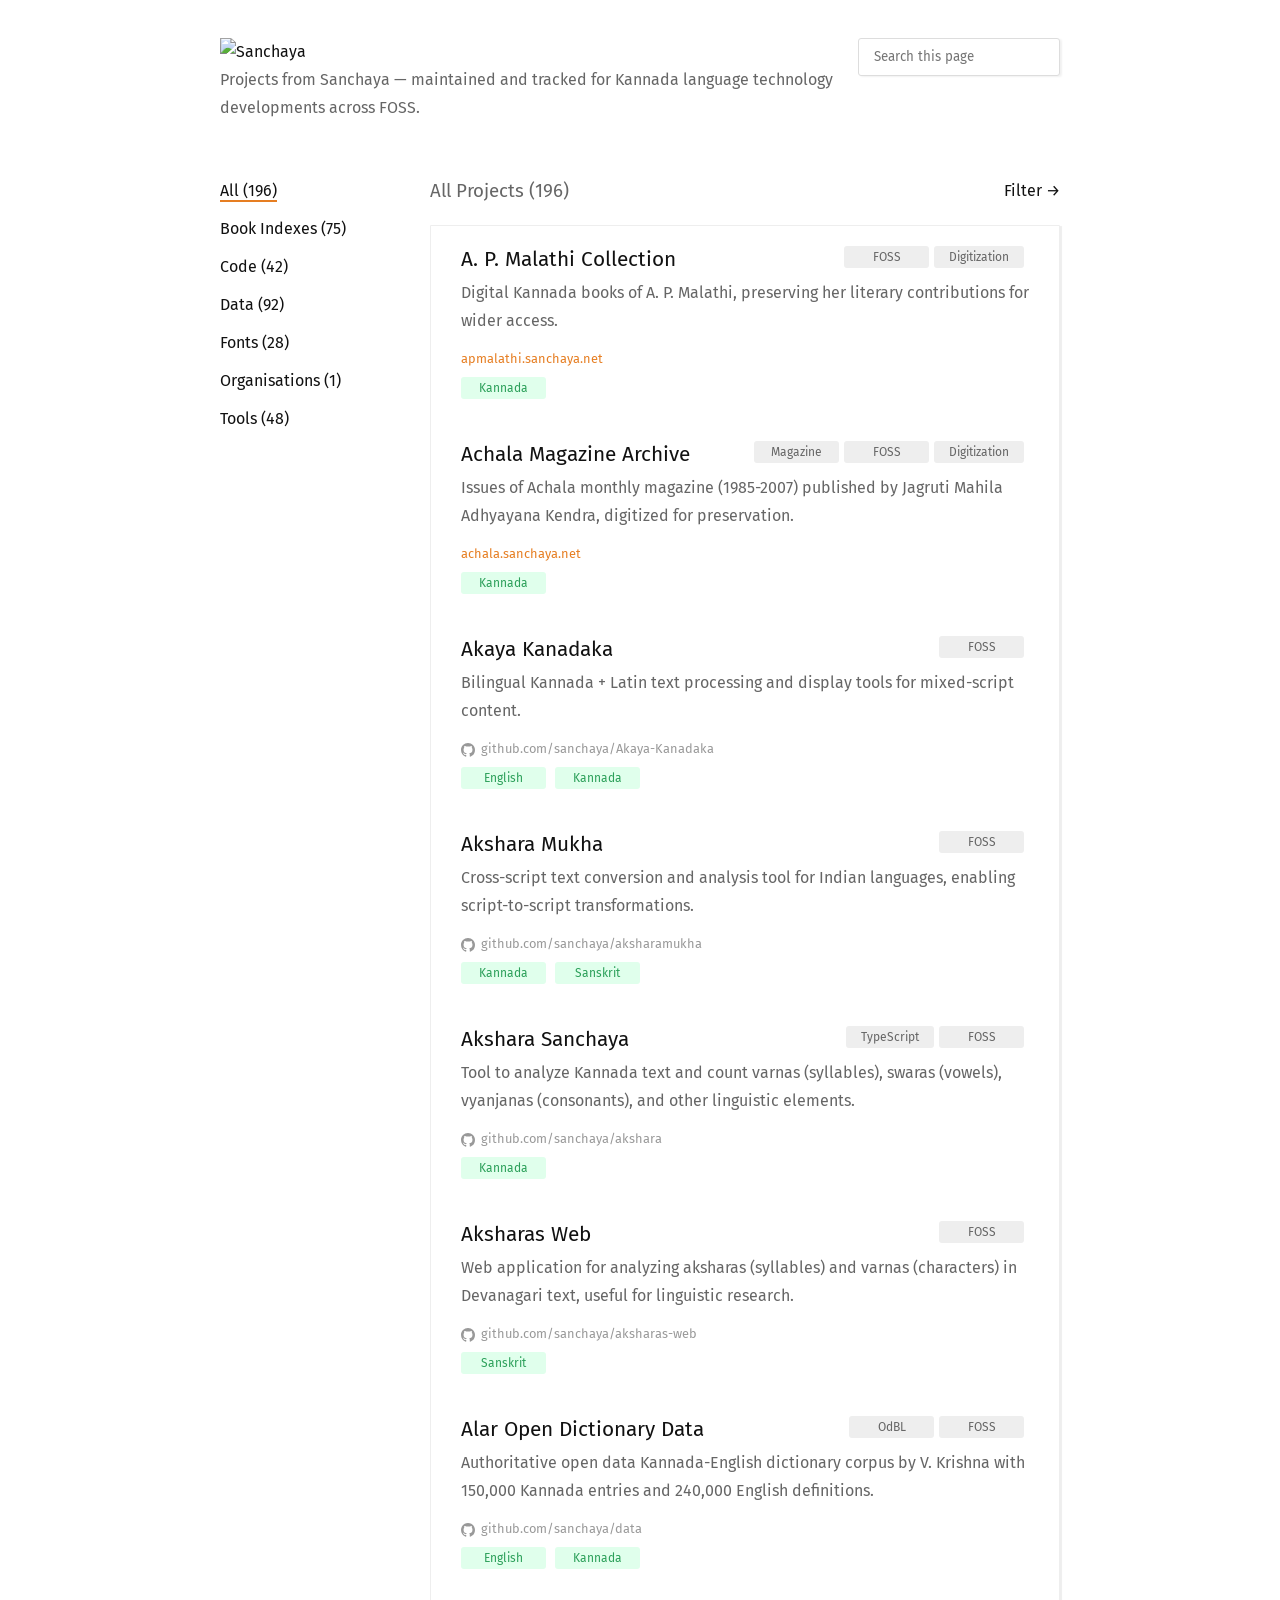
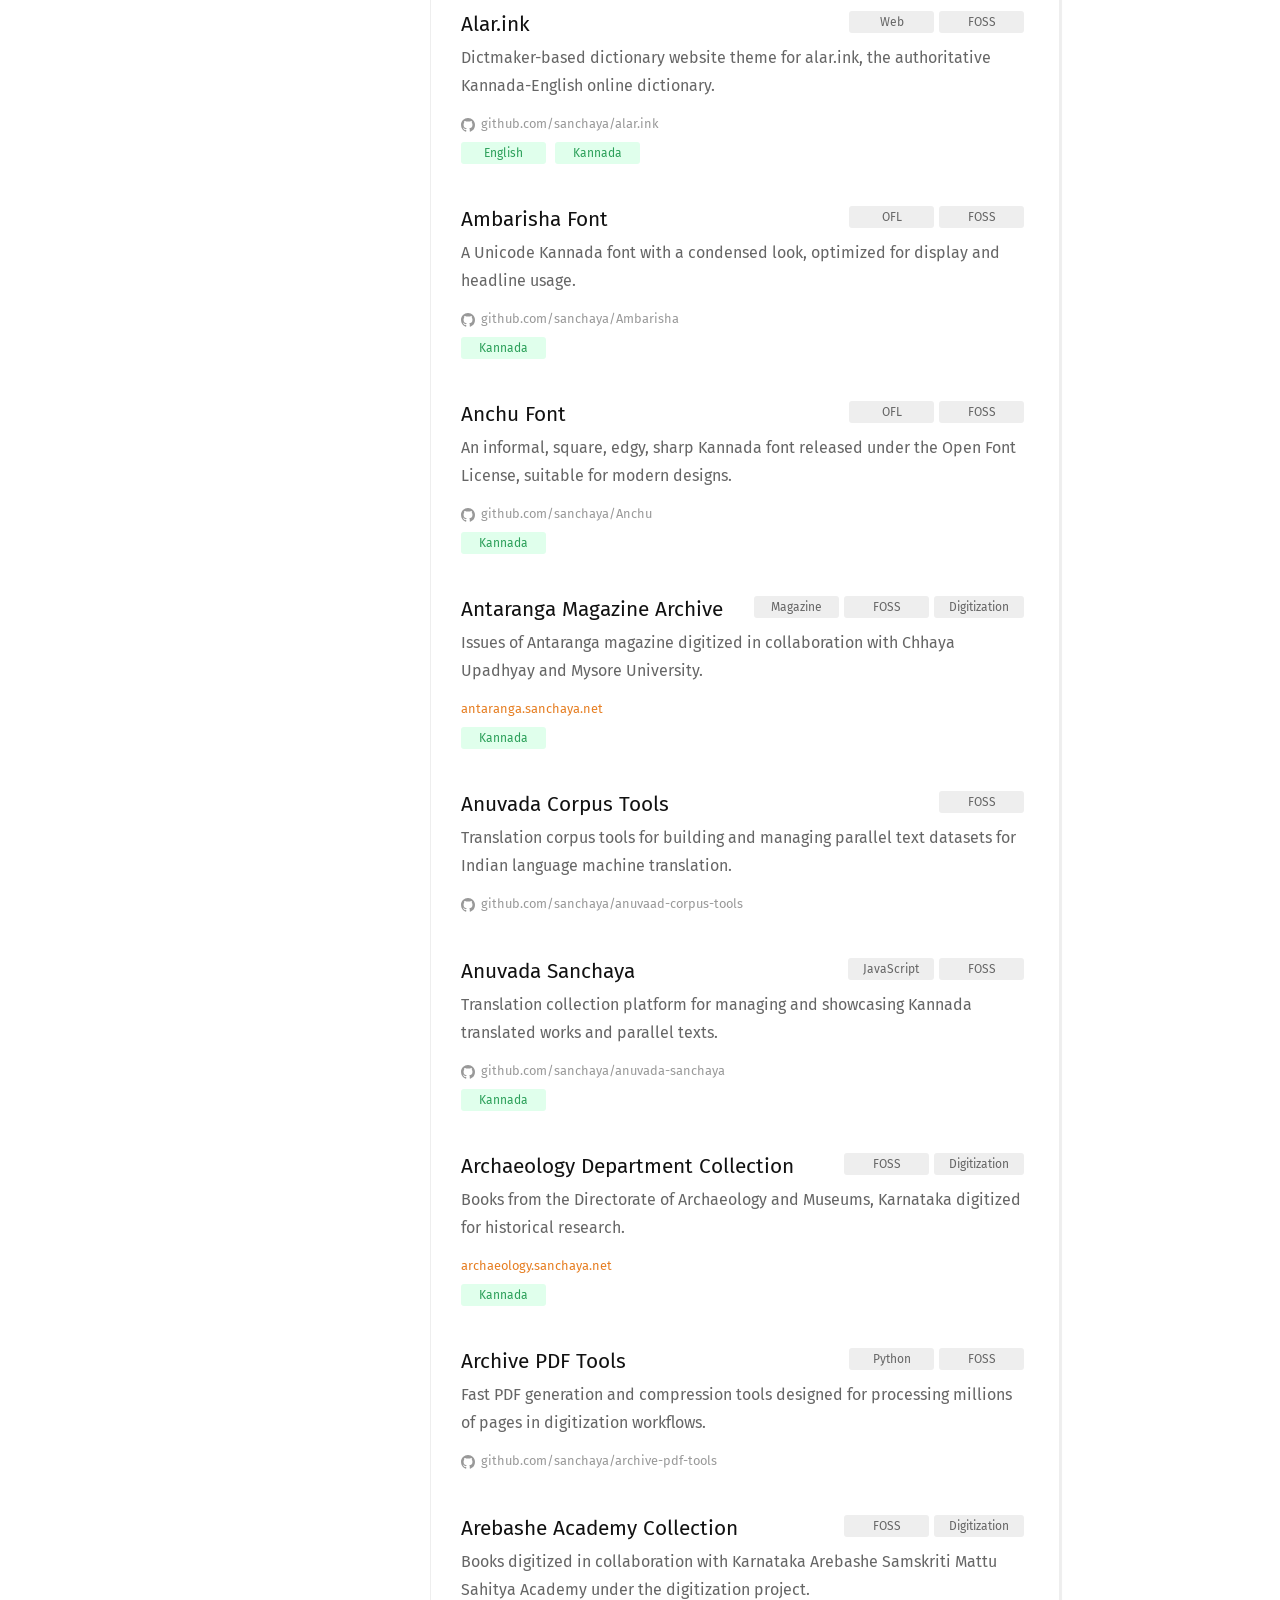
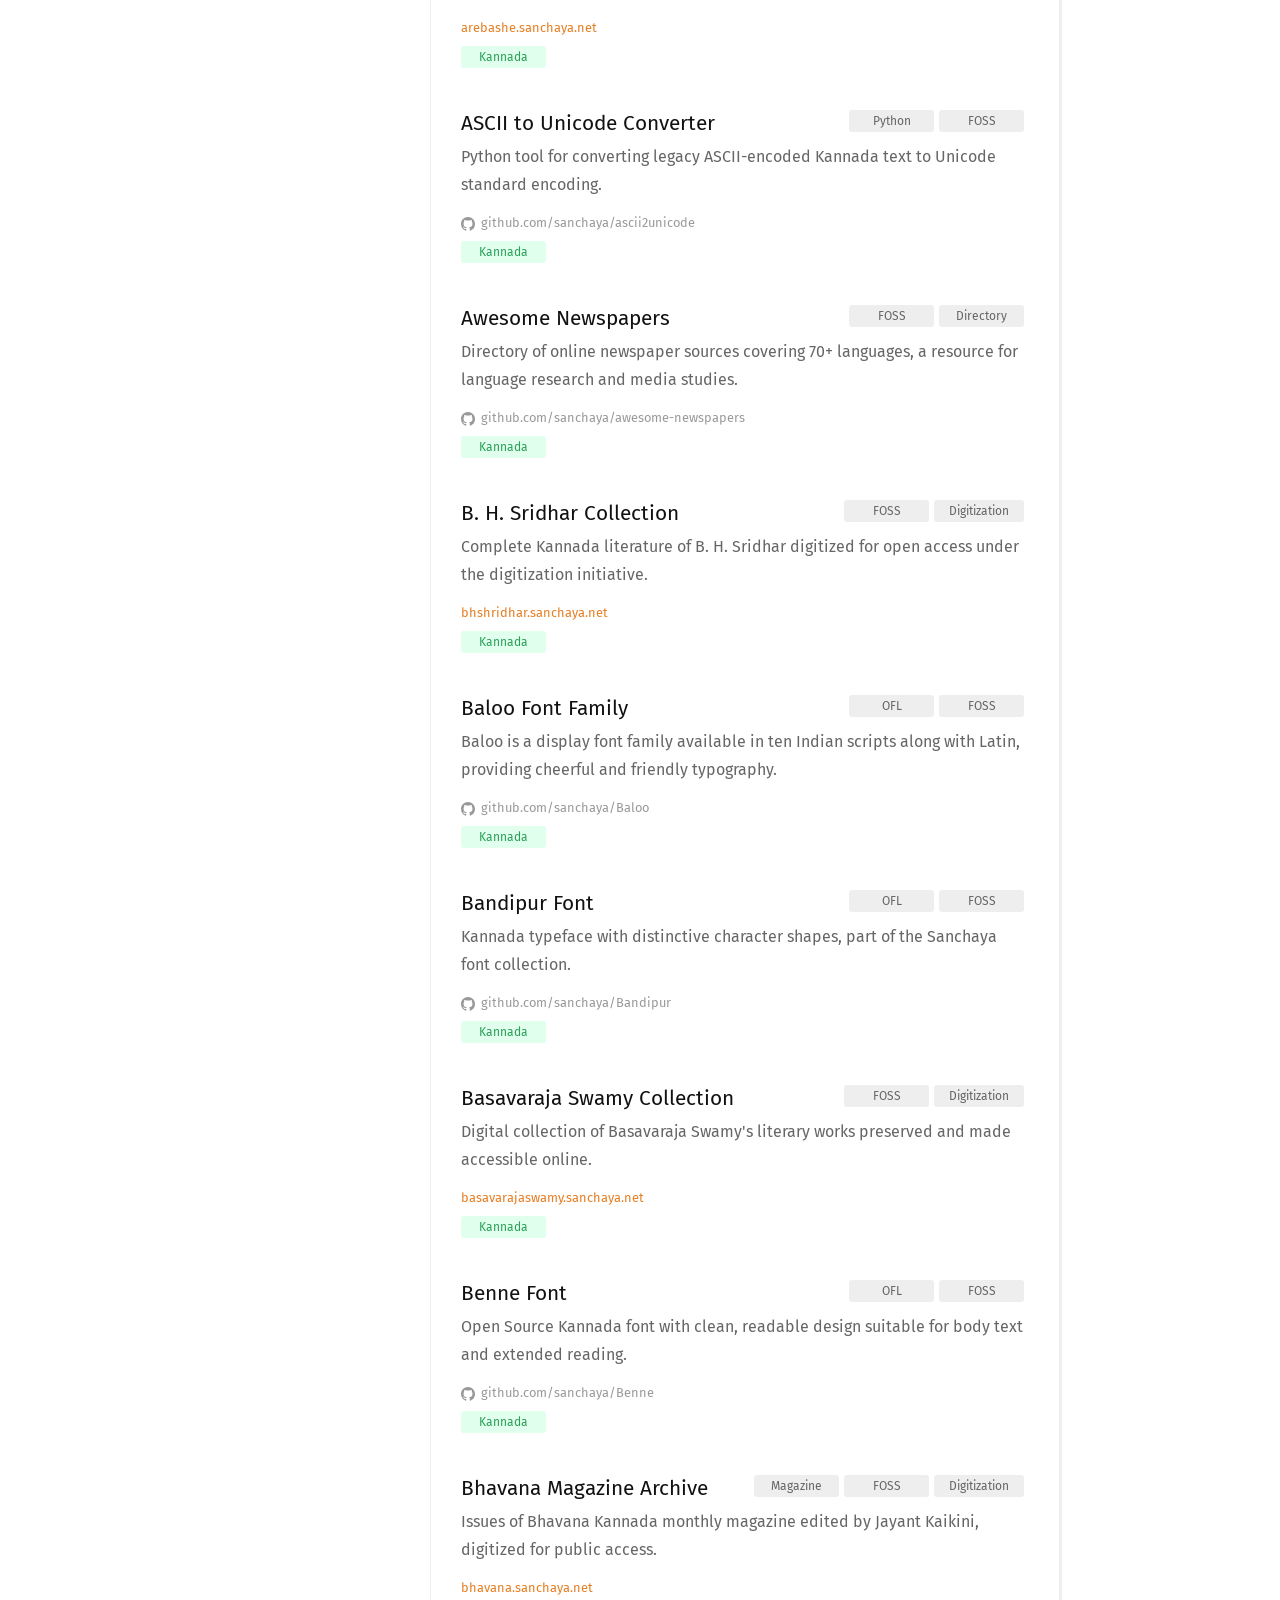
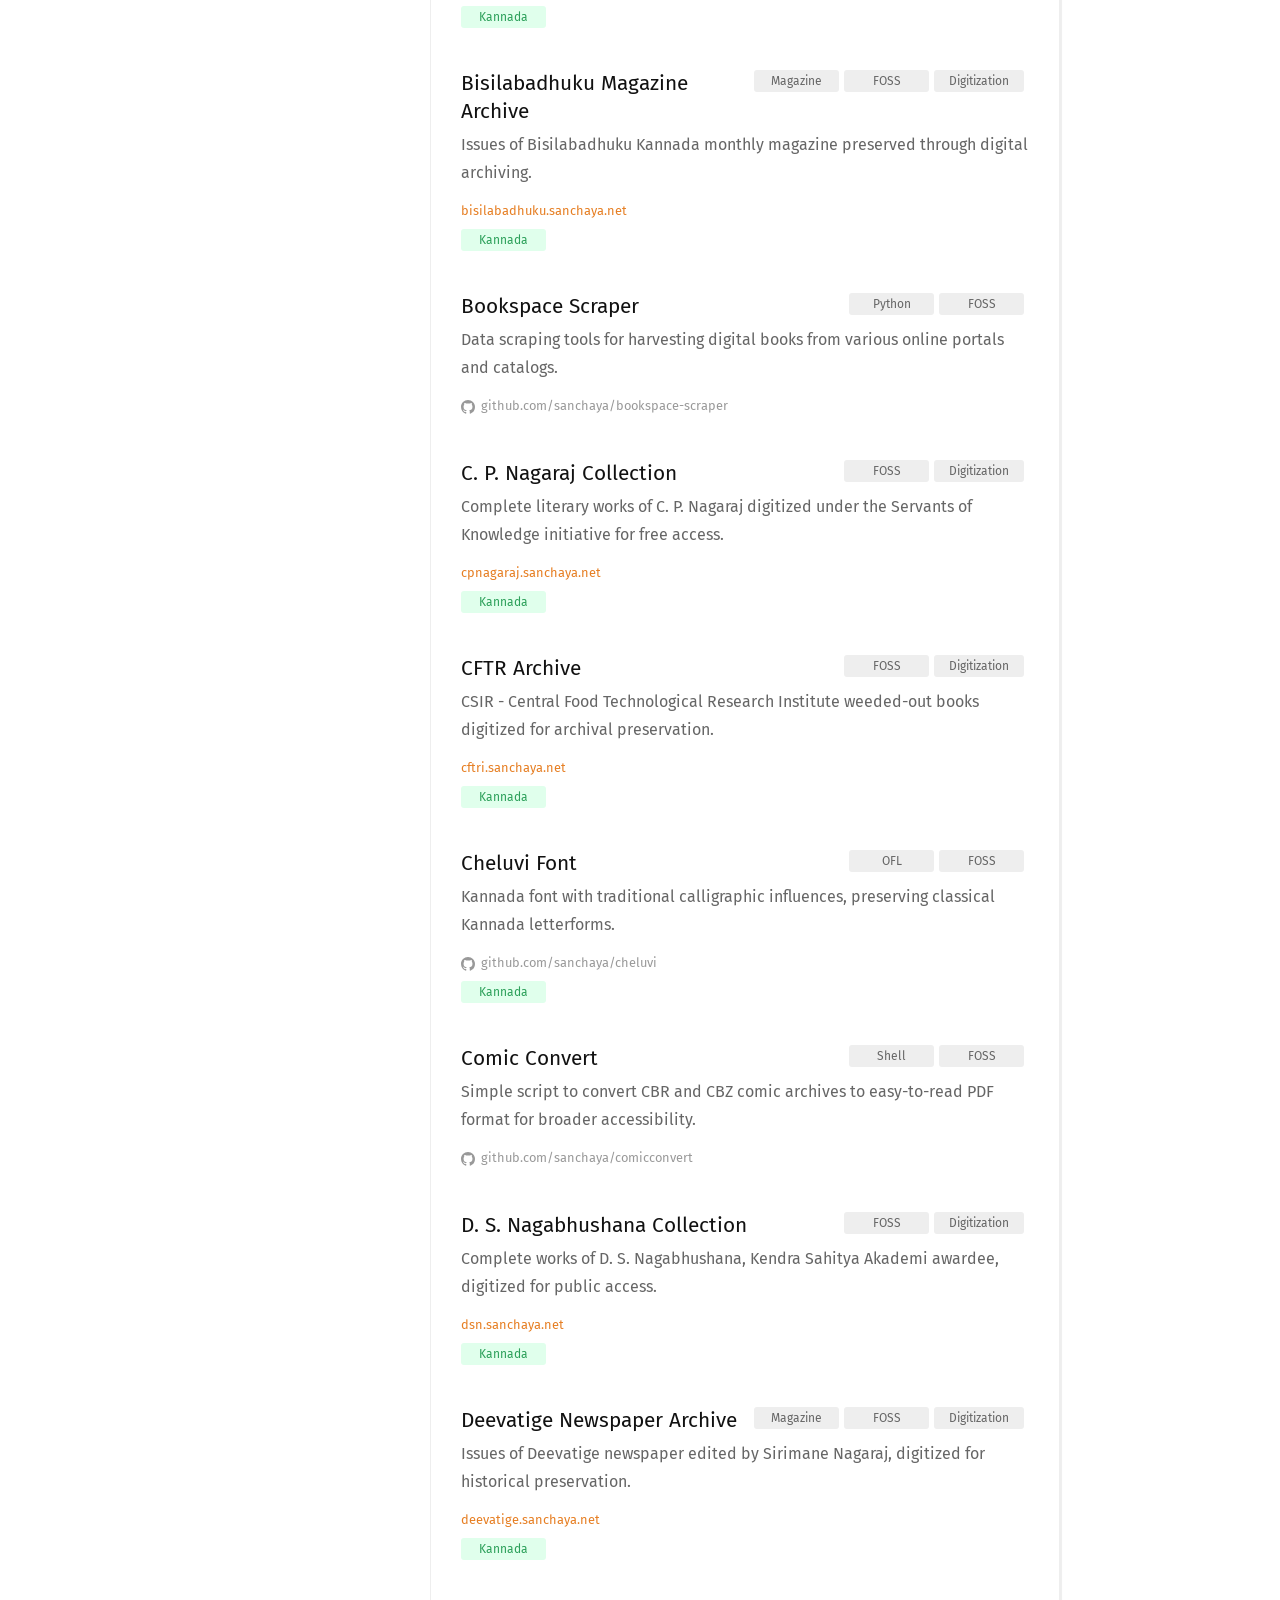
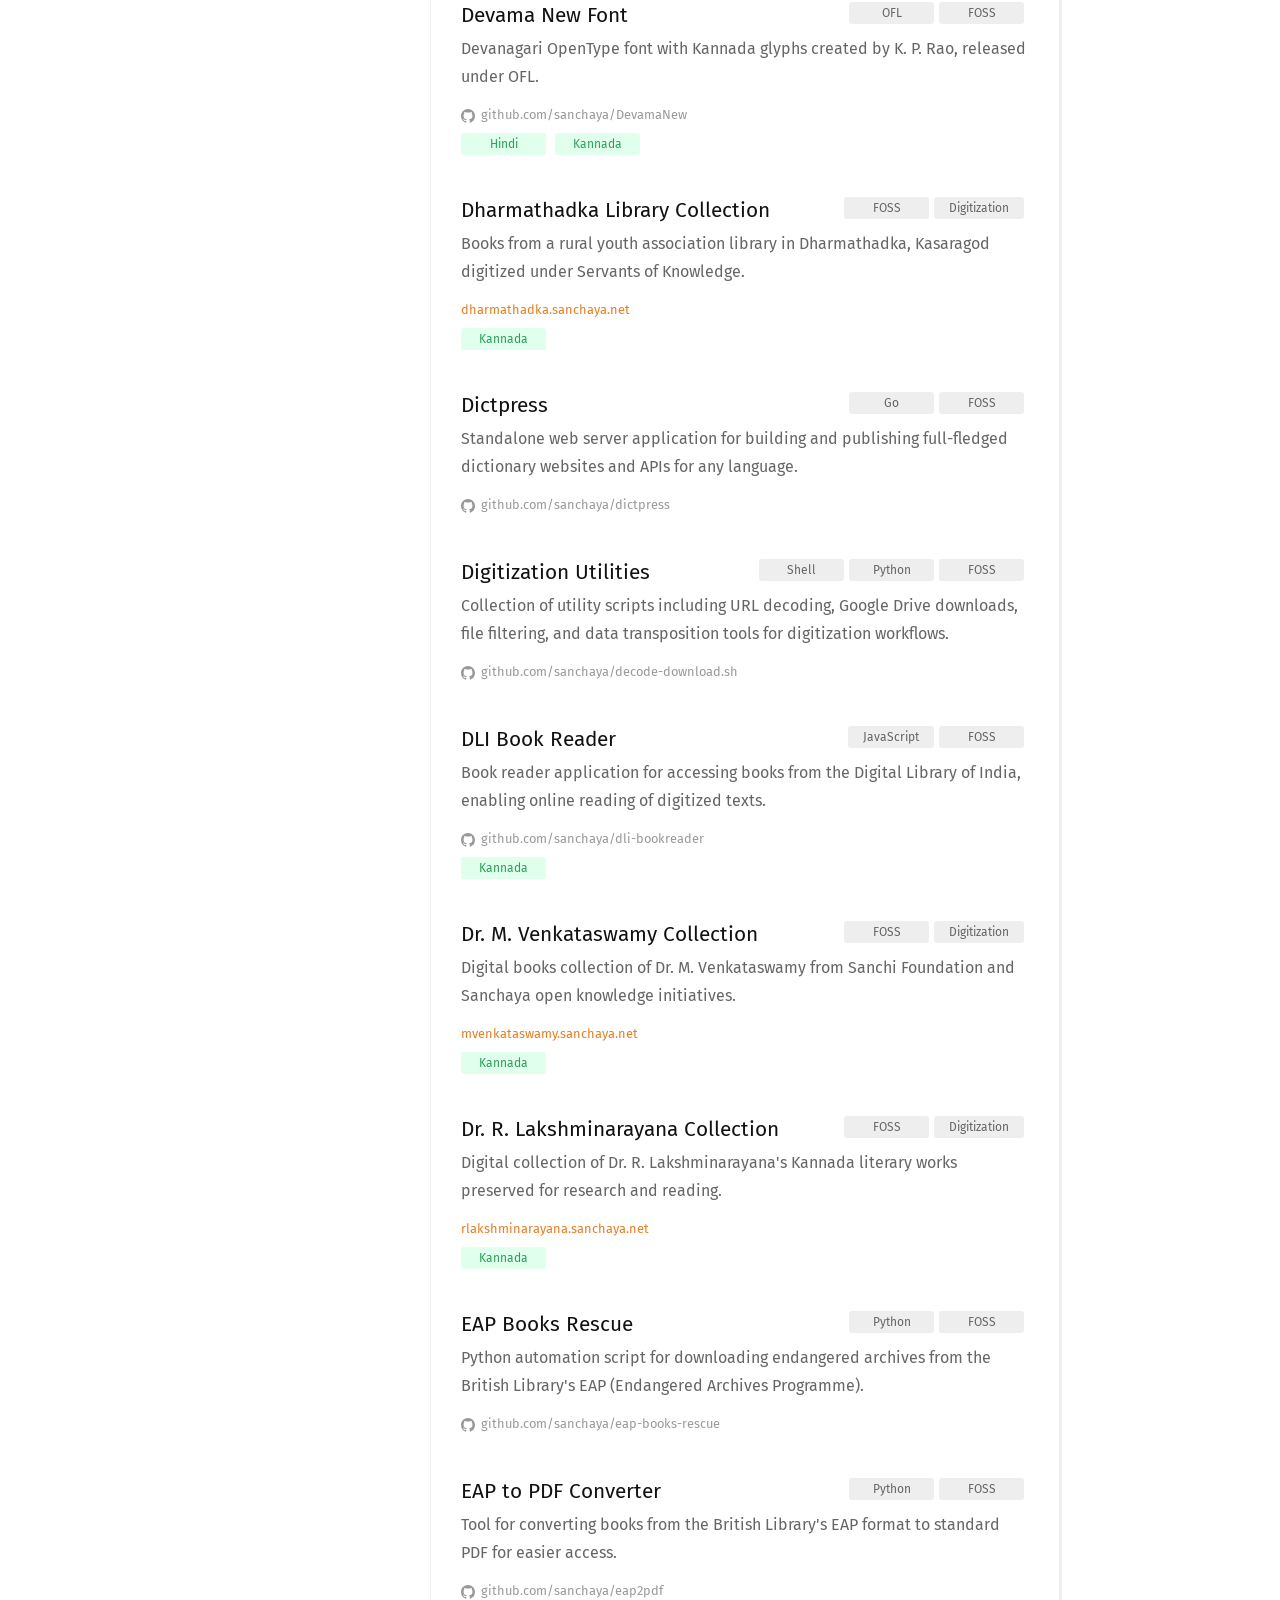
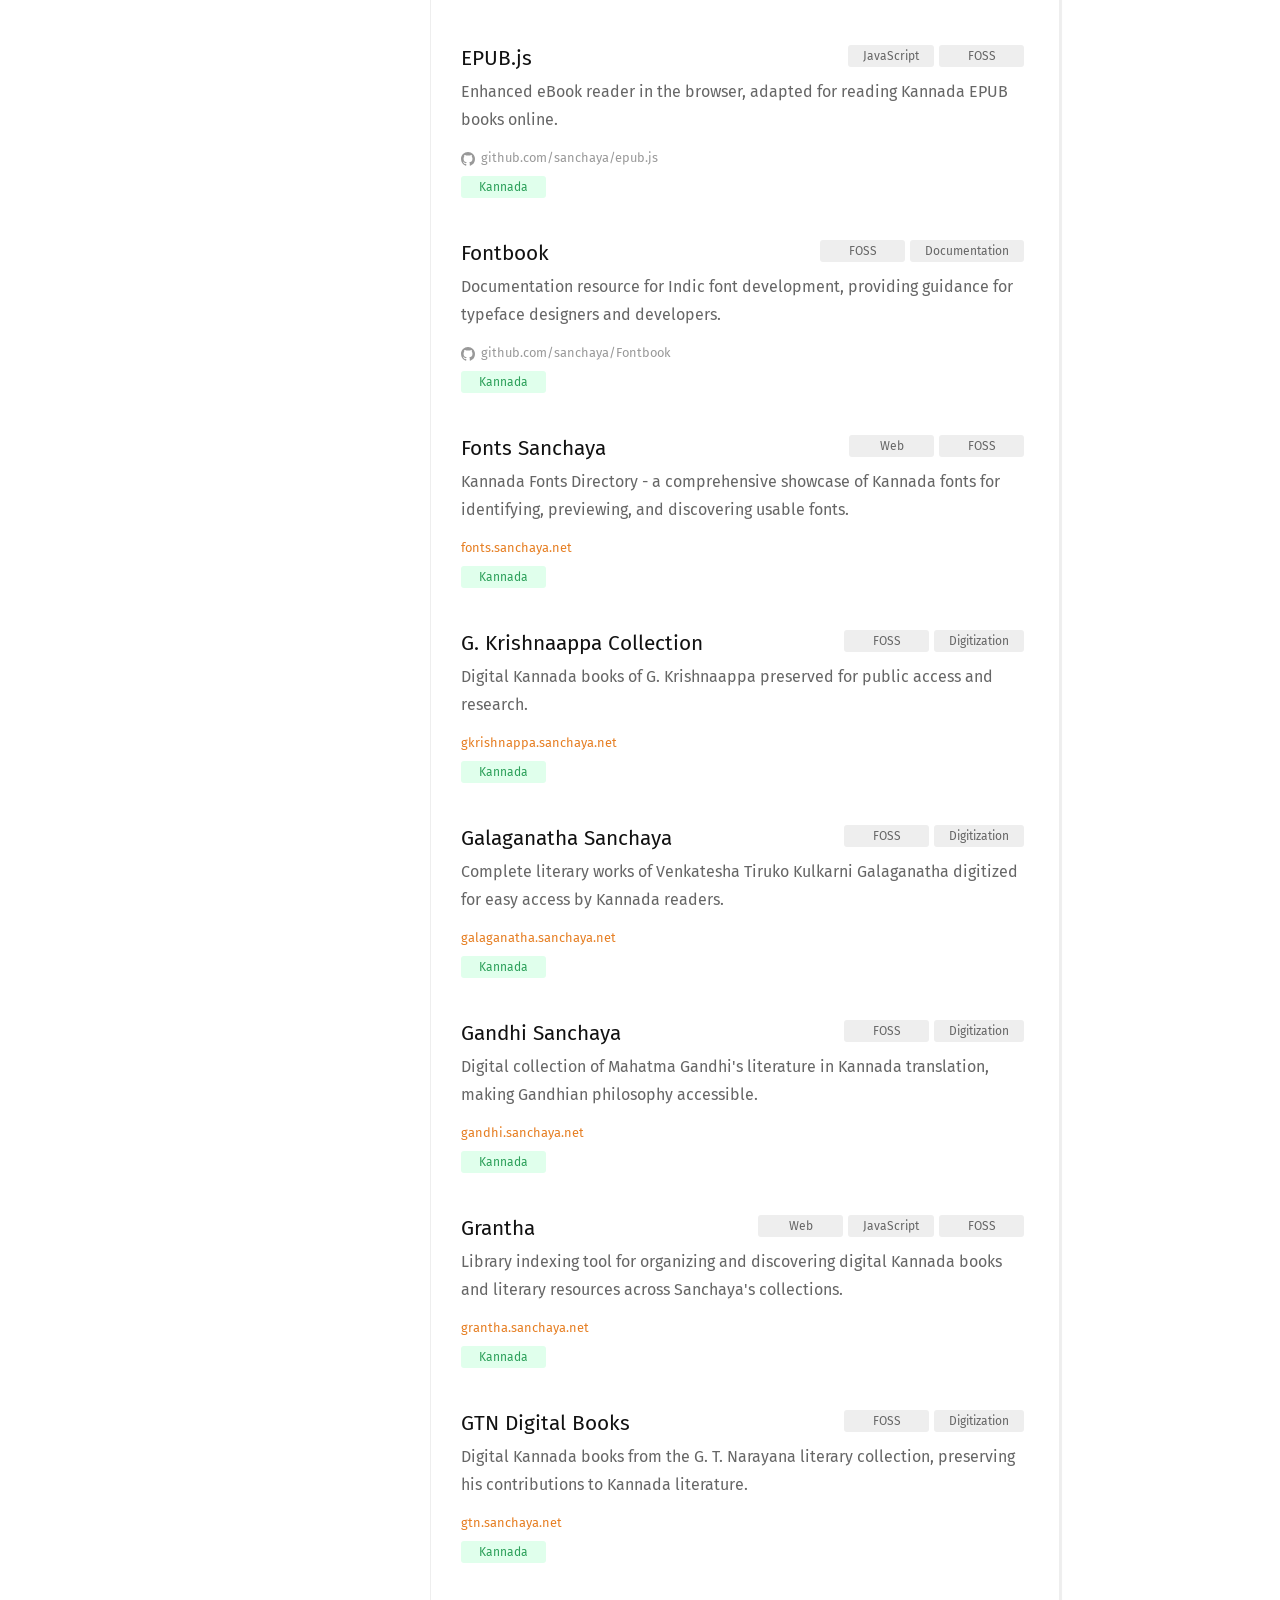
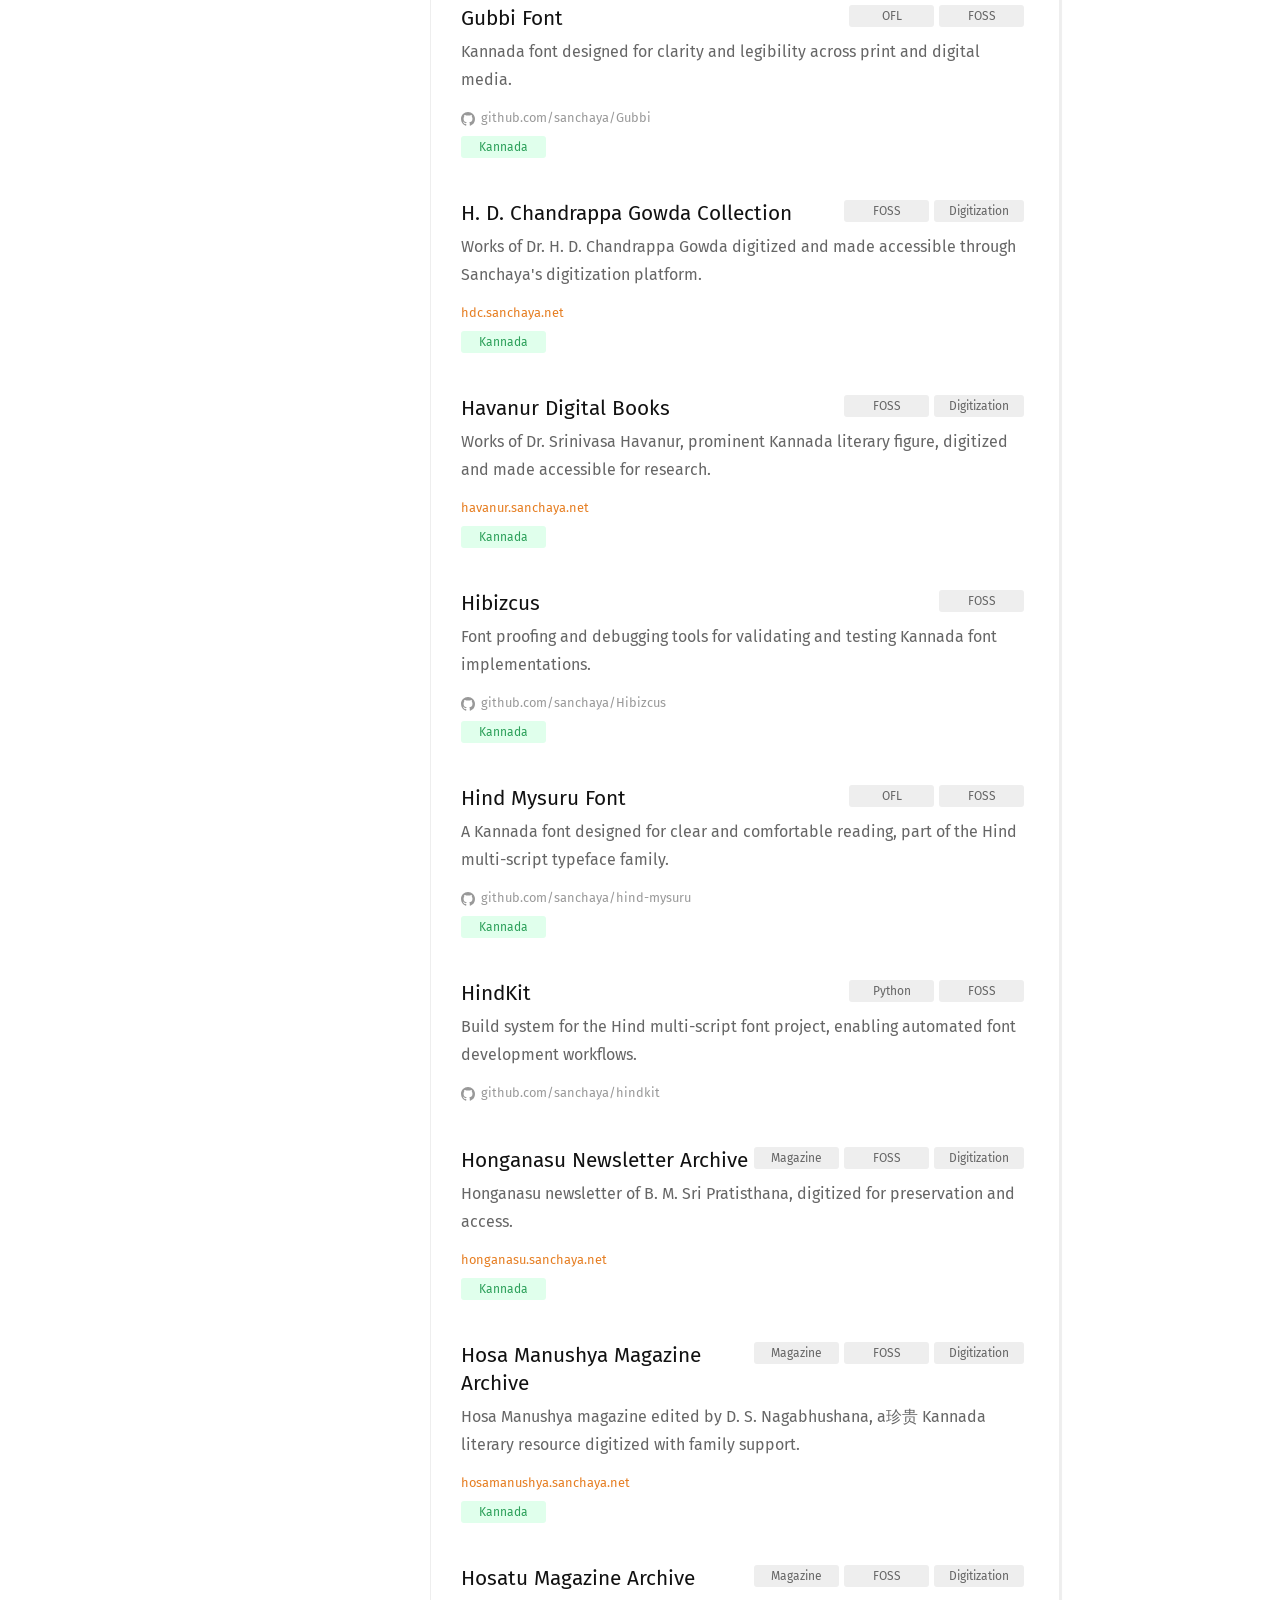
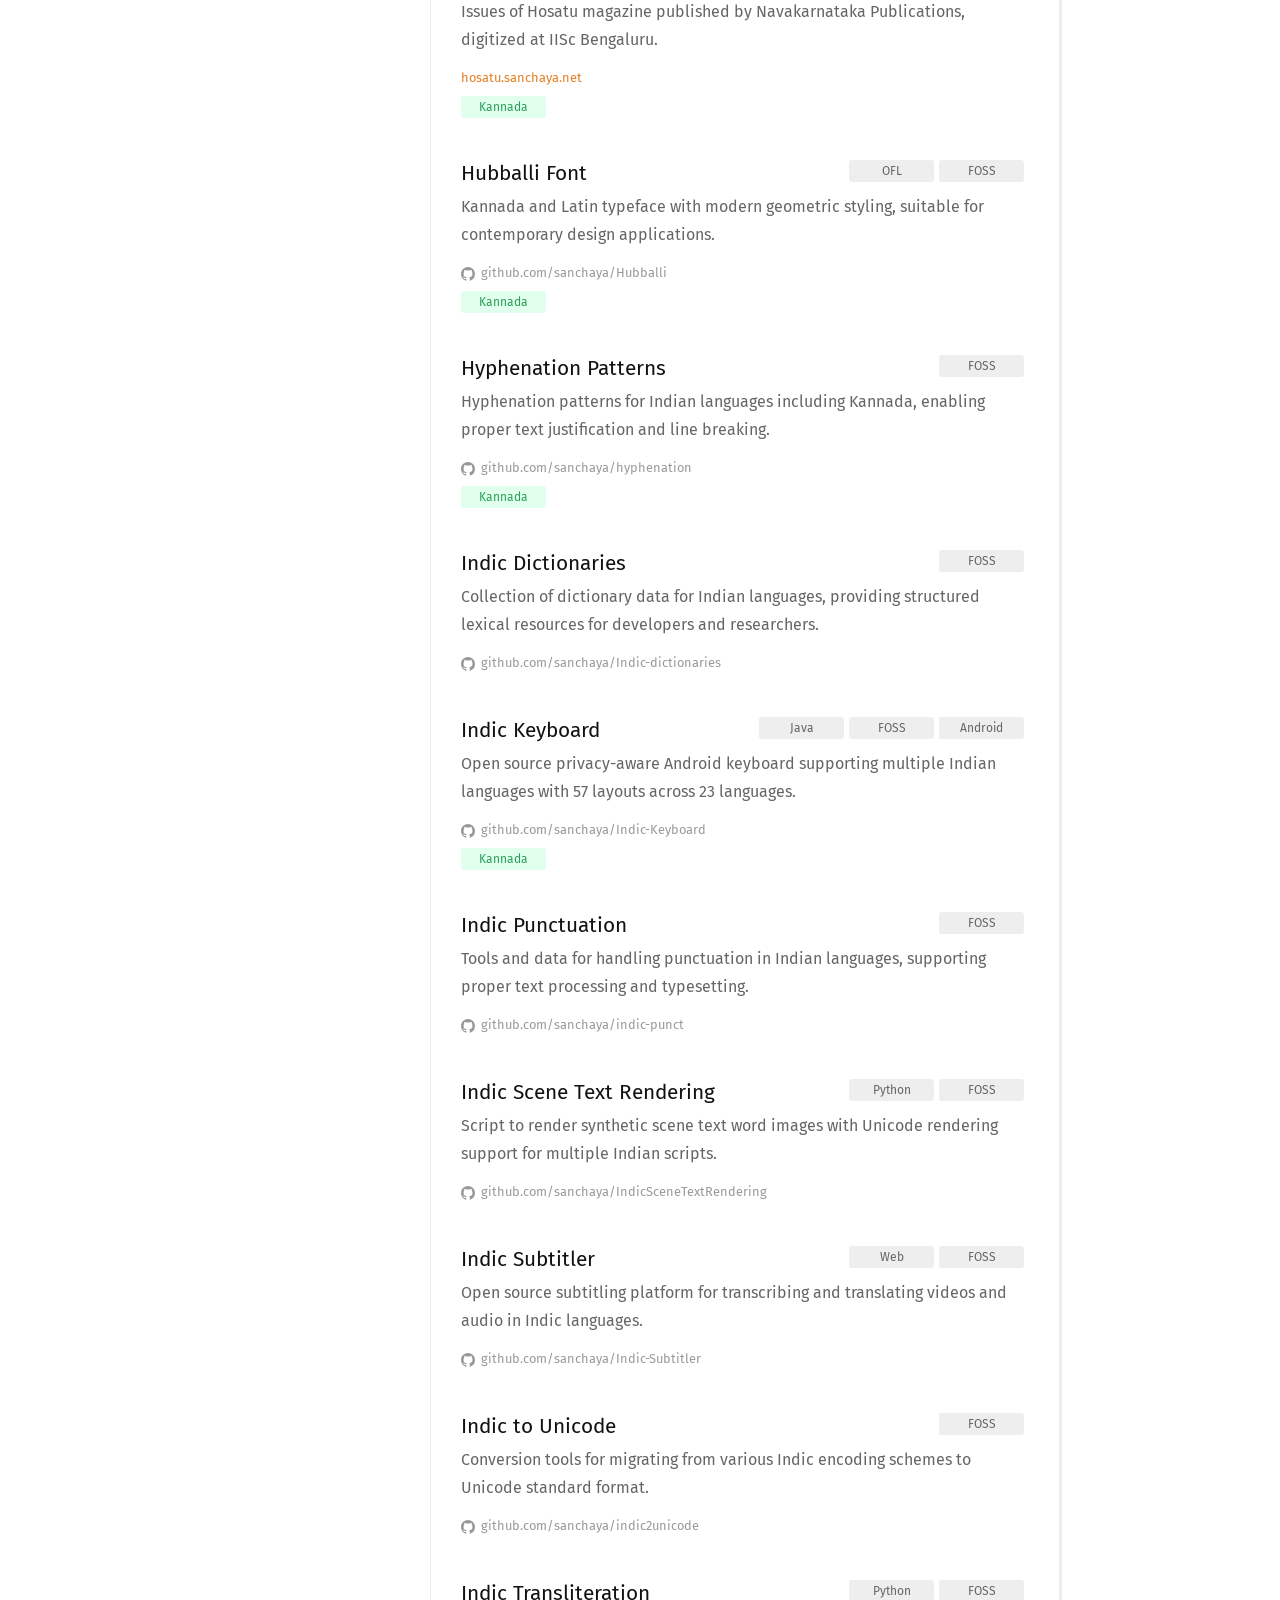
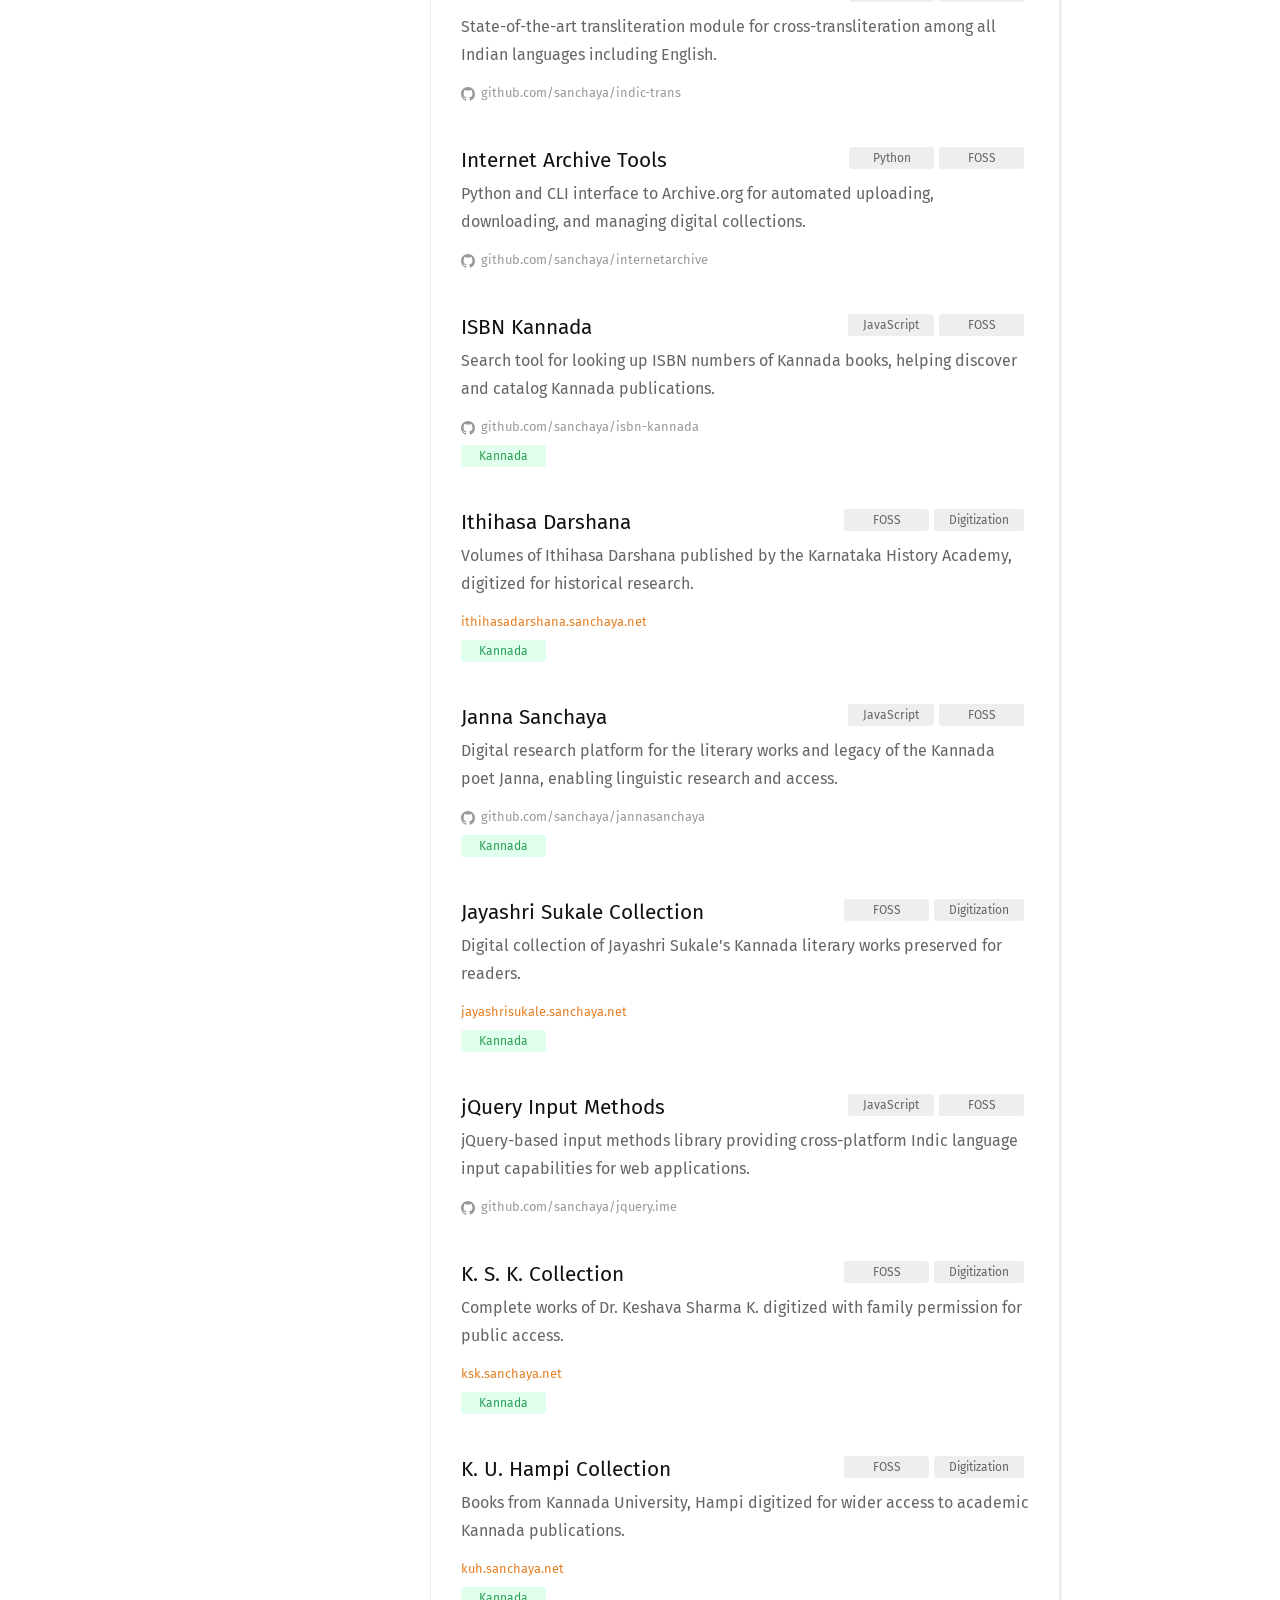
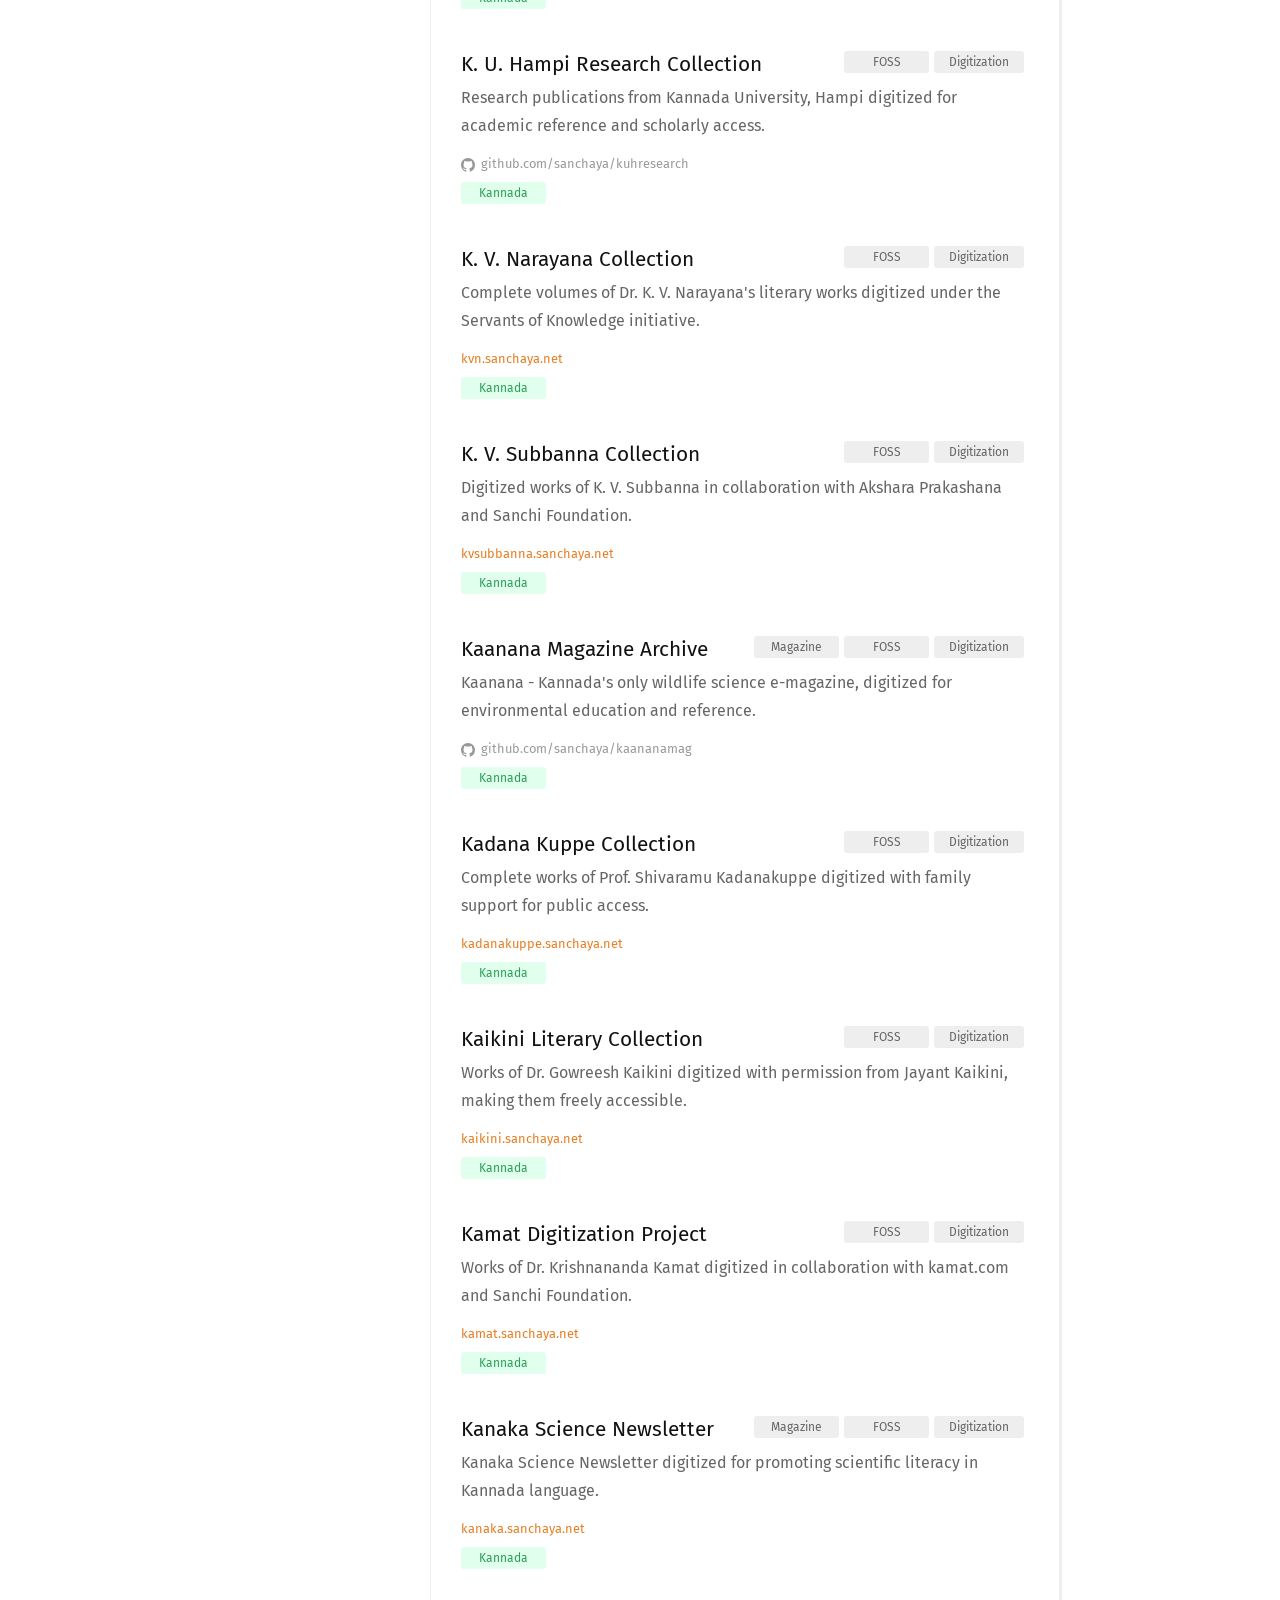
==== commit 943e785c: "Deploying to gh-pages from @ sanchaya/sanchaya.github.io@0eaa0f3d4787f4504aefc6cf8fef835133653609 🚀" ====
--- a/index.html
+++ b/index.html
@@ -3,17 +3,18 @@
 <head>
 	<title>All Projects / Sanchaya - Kannada language computing projects and resources</title>
 	<meta http-equiv="Content-Type" content="text/html; charset=utf-8" />
-	<meta name="description" content="Directory of All Projects projects by Sanchaya for Kannada language computing." />
+	<meta name="description" content="Projects from Sanchaya — maintained and tracked for Kannada language technology developments across FOSS." />
 	<meta name="referrer" content="no-referrer">
 	<meta name="viewport" content="width=device-width, initial-scale=1" />
 	<link rel="image_src" href="https://sanchaya.page/static/thumb.png" />
 
 	<meta property="og:title" content="All Projects / Sanchaya projects" />
-	<meta property="og:description" content="Directory of All Projects by Sanchaya for Kannada language computing." />
+	<meta property="og:description" content="Projects from Sanchaya — maintained and tracked for Kannada language technology developments across FOSS." />
 	<meta property="og:type" content="website" />
 	<meta property="og:url" content="https://sanchaya.page/index.html" />
 	<meta property="og:image" content="https://sanchaya.page/static/thumb.png" />
 
+	<link rel="icon" type="image/png" href="https://fonts.sanchaya.net/img/favicon-32x32.png">
 	<link href='https://fonts.googleapis.com/css?family=Fira+Sans:400&display=swap' rel='stylesheet' type='text/css' />
 	<link href="static/style.css" rel="stylesheet" type="text/css" />
 </head>
@@ -24,8 +25,8 @@
 		<header class="header">
 			<a href="#" id="burger"><span></span><span></span><span></span></a>
 			<div class="logo">
-				<a href="/"><img src="static/logo.svg" alt="Sanchaya page" /></a>
-				<p class="slogan">A directory of Sanchaya's Kannada language computing projects and resources.</p>
+				<a href="/"><img src="https://fonts.sanchaya.net/img/sanchaya-logo.png" alt="Sanchaya" /></a>
+				<p class="slogan">Projects from Sanchaya — maintained and tracked for Kannada language technology developments across FOSS.</p>
 			</div>
 			<div class="intro">
 				<p><input id="search" class="search" type="text" placeholder="Search this page" /></p>
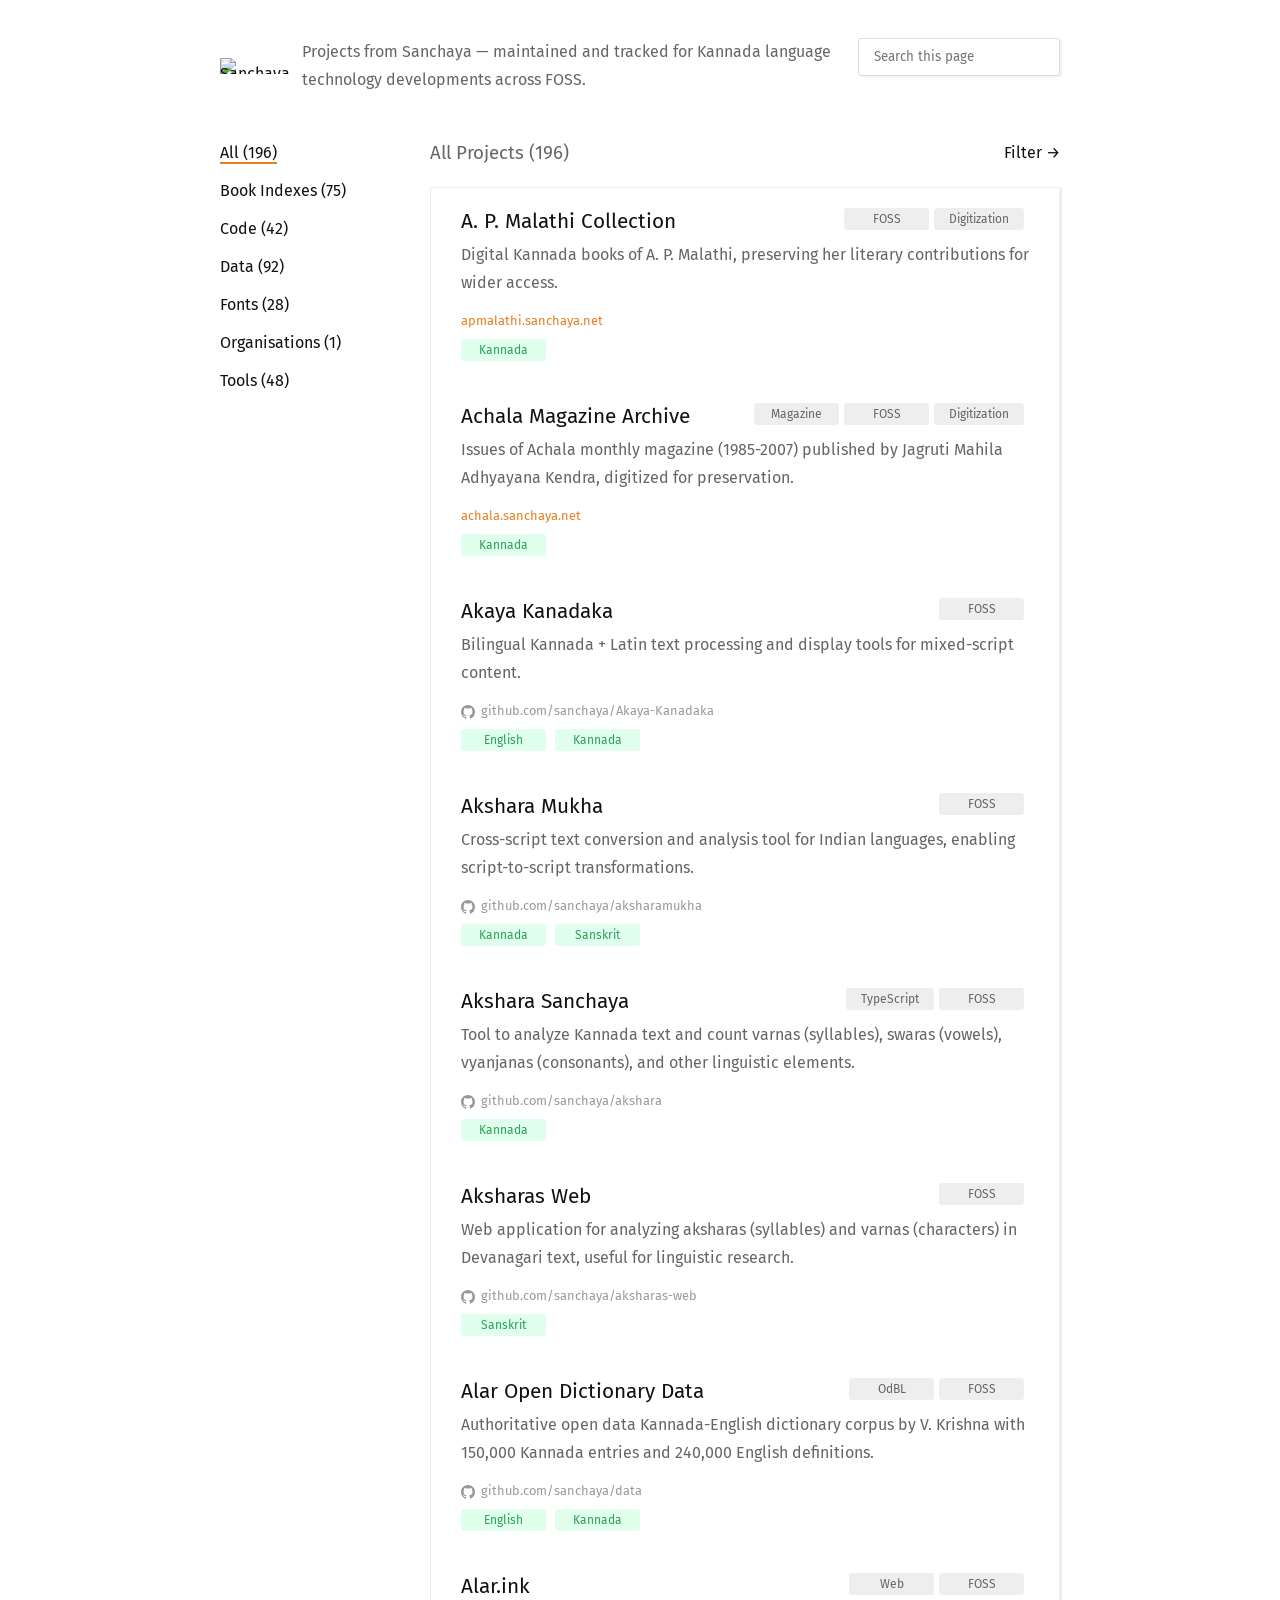
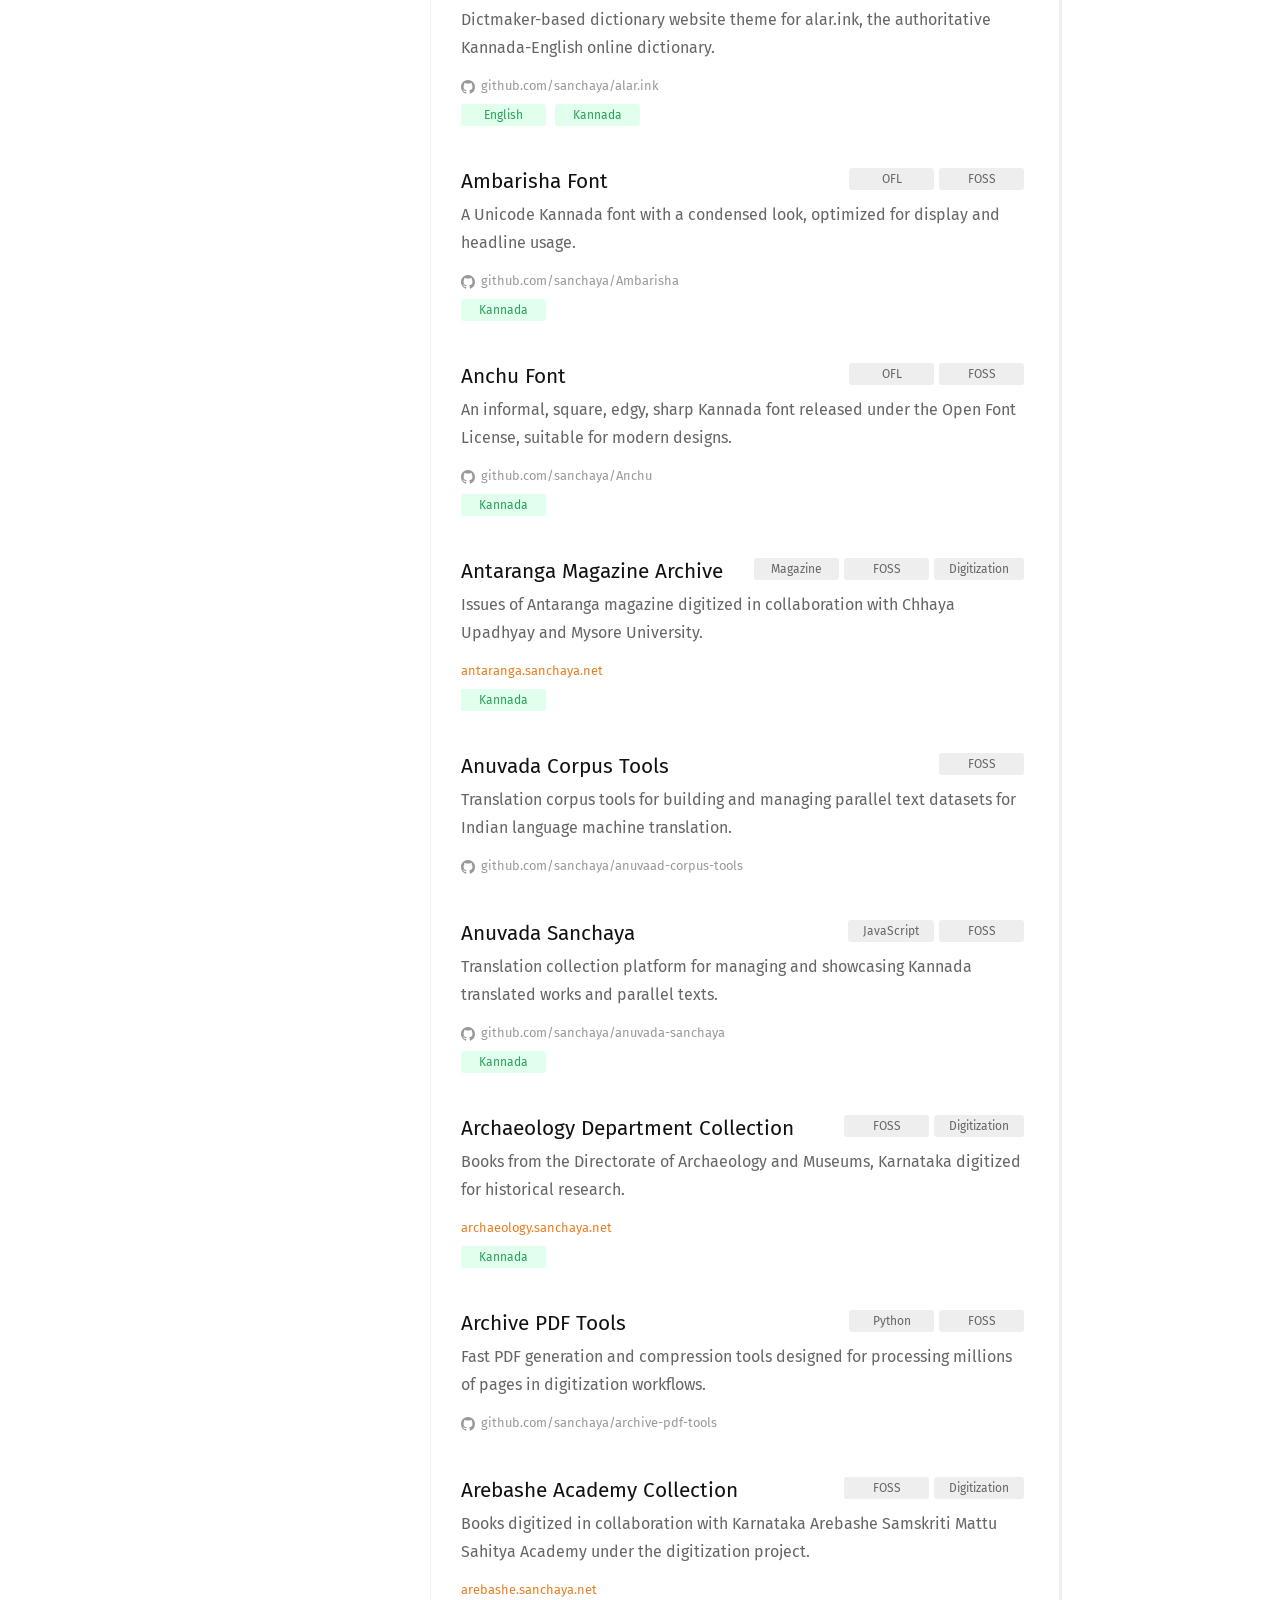
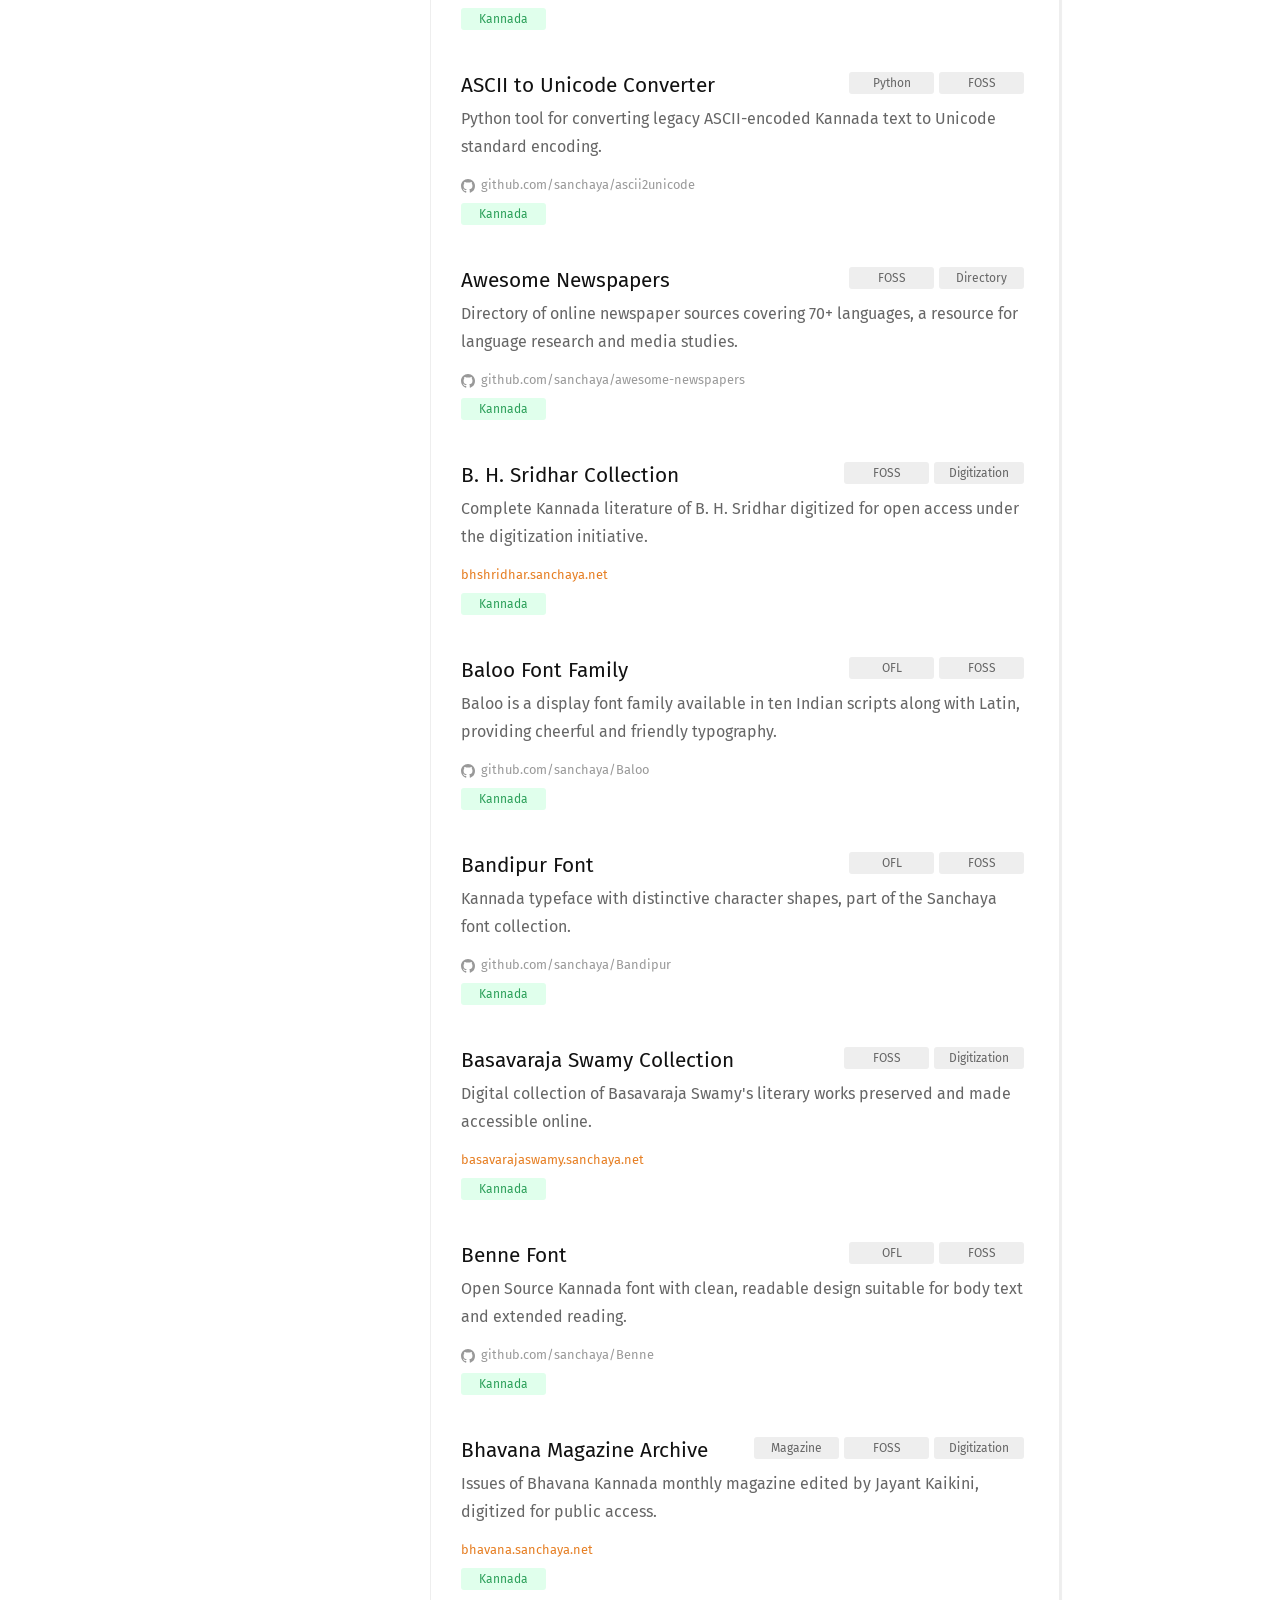
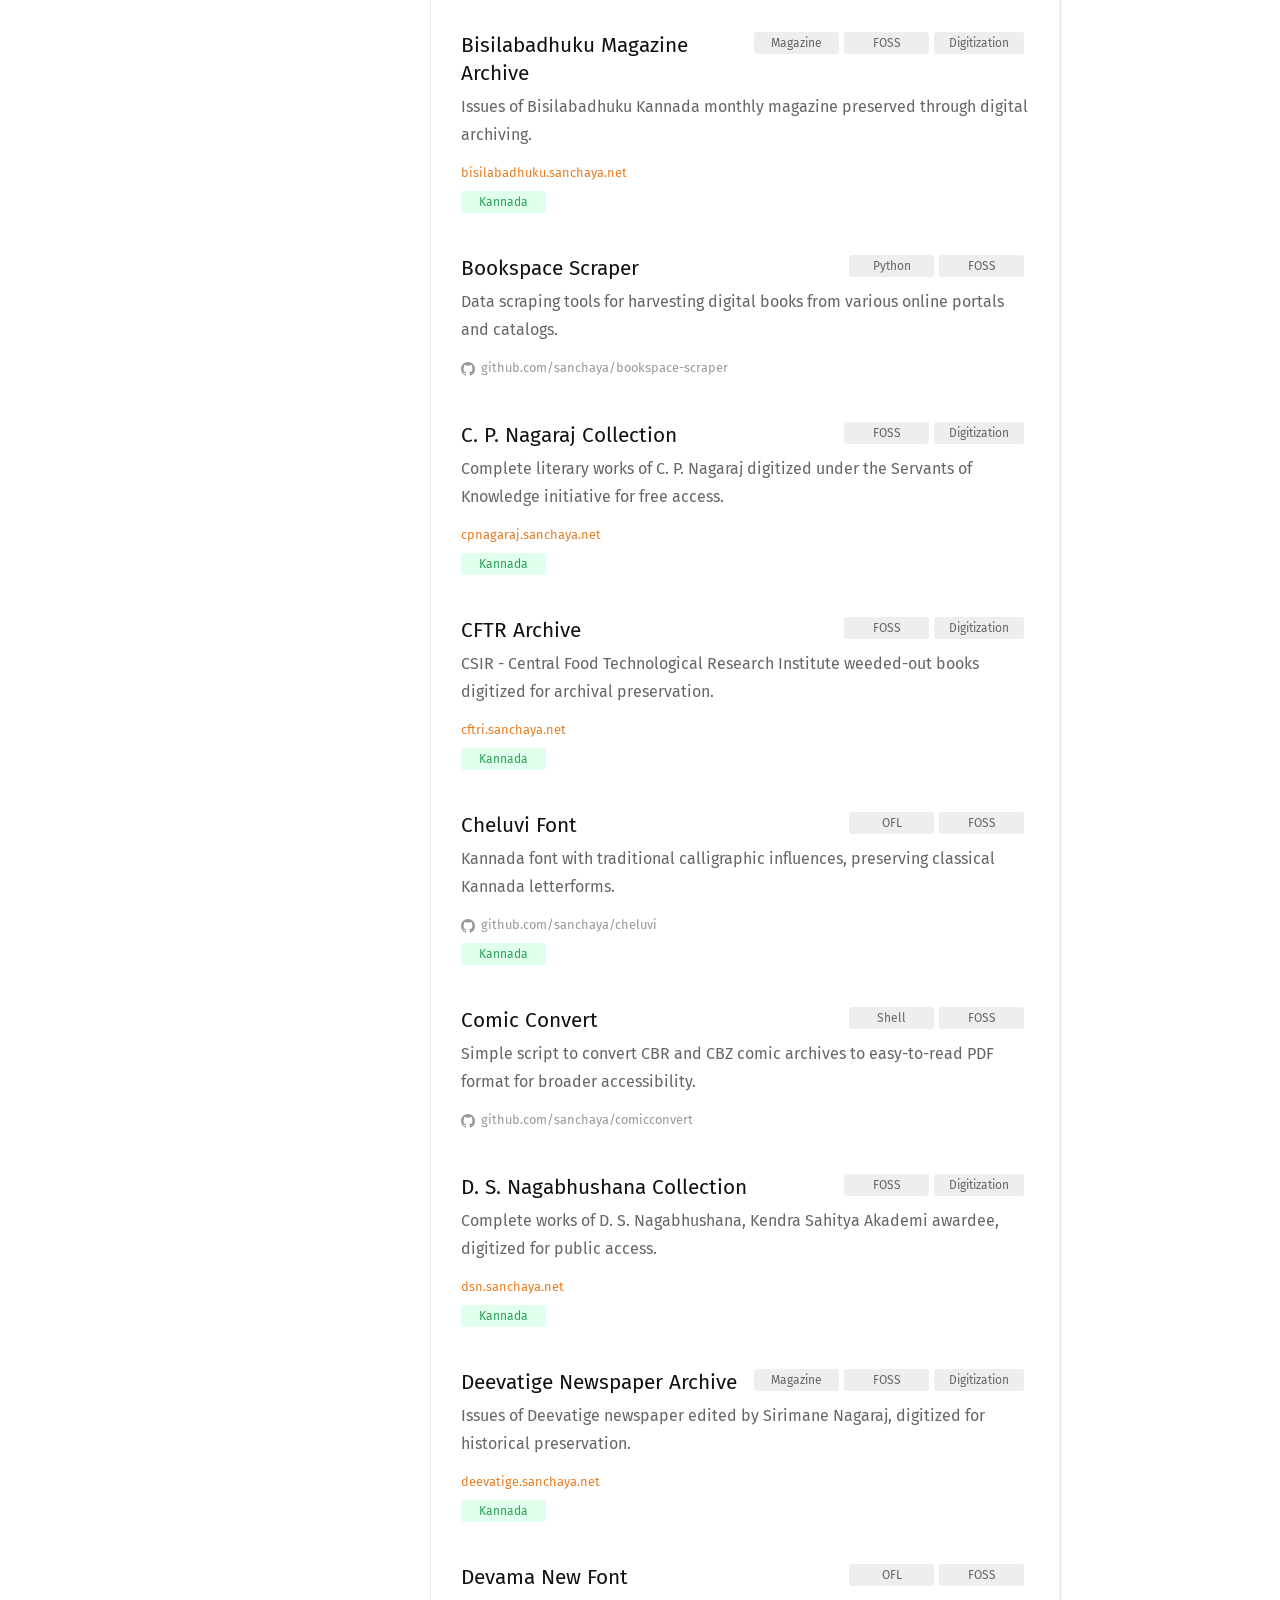
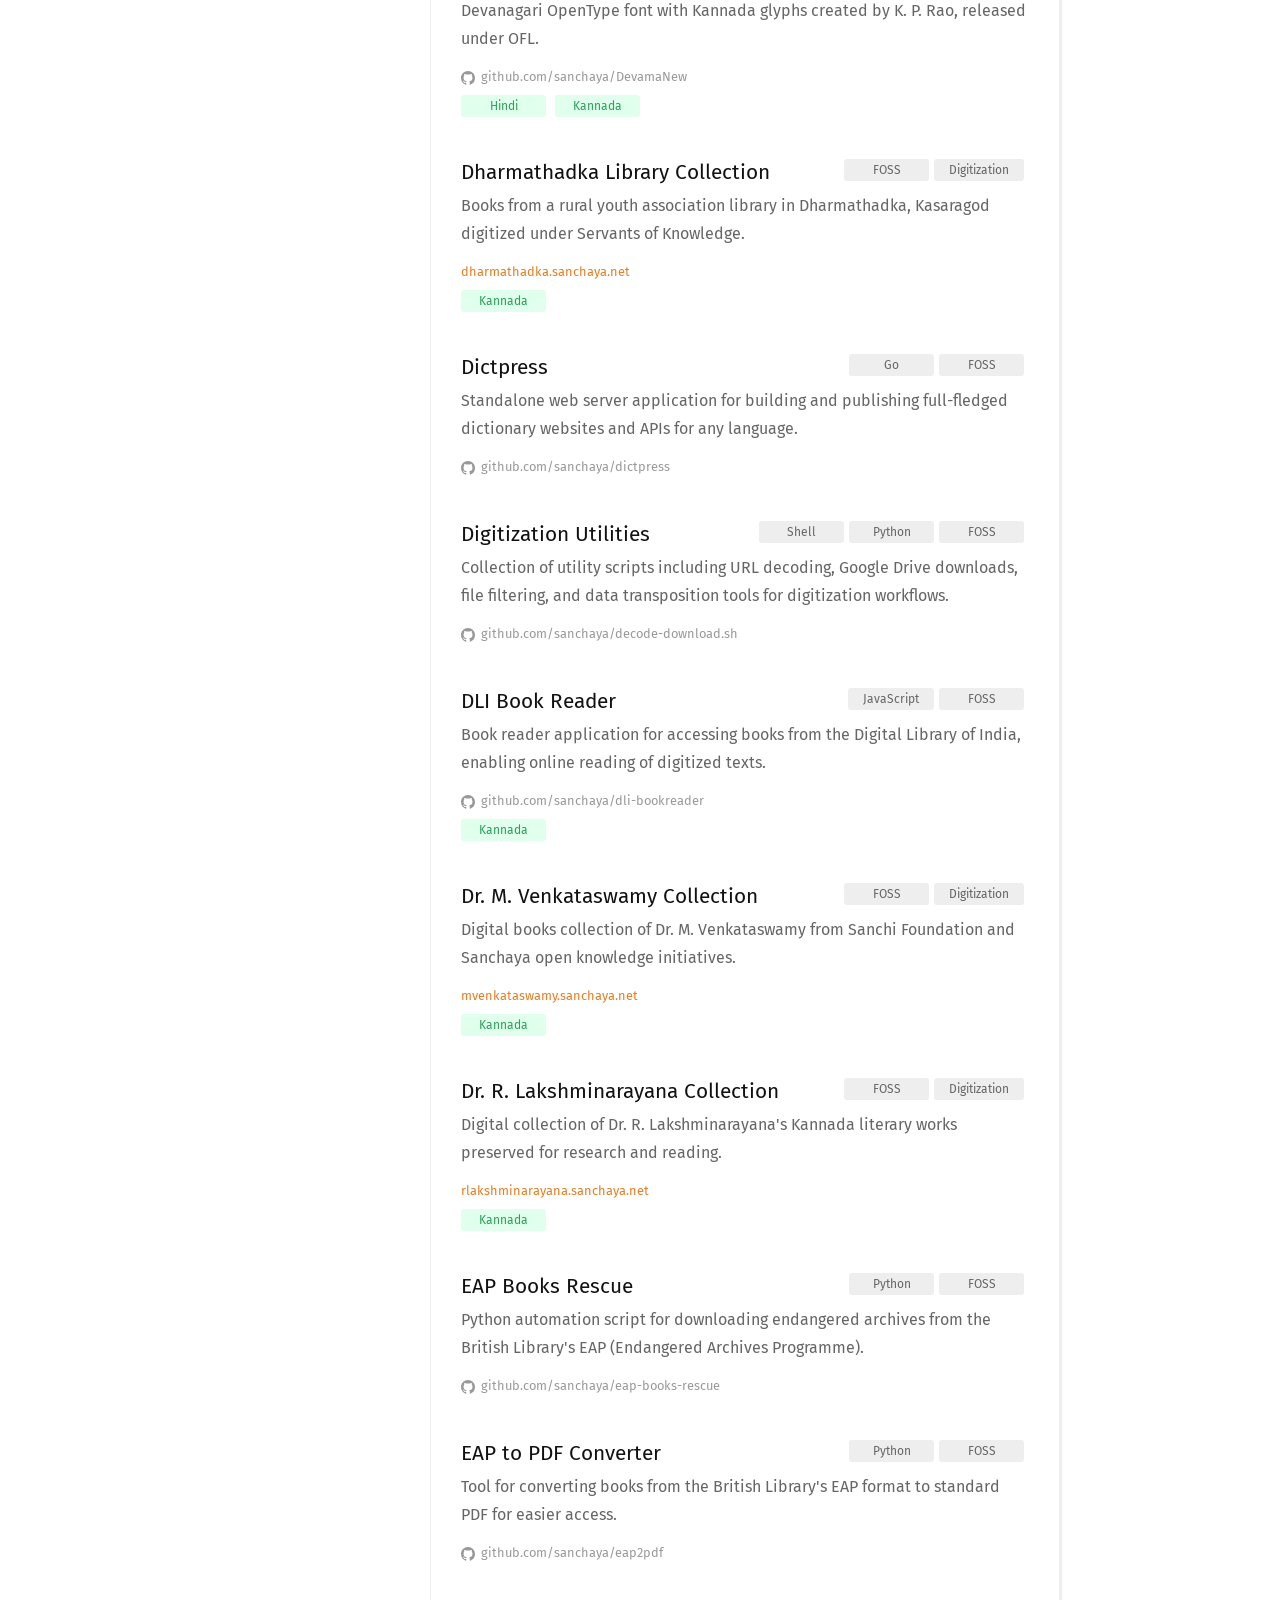
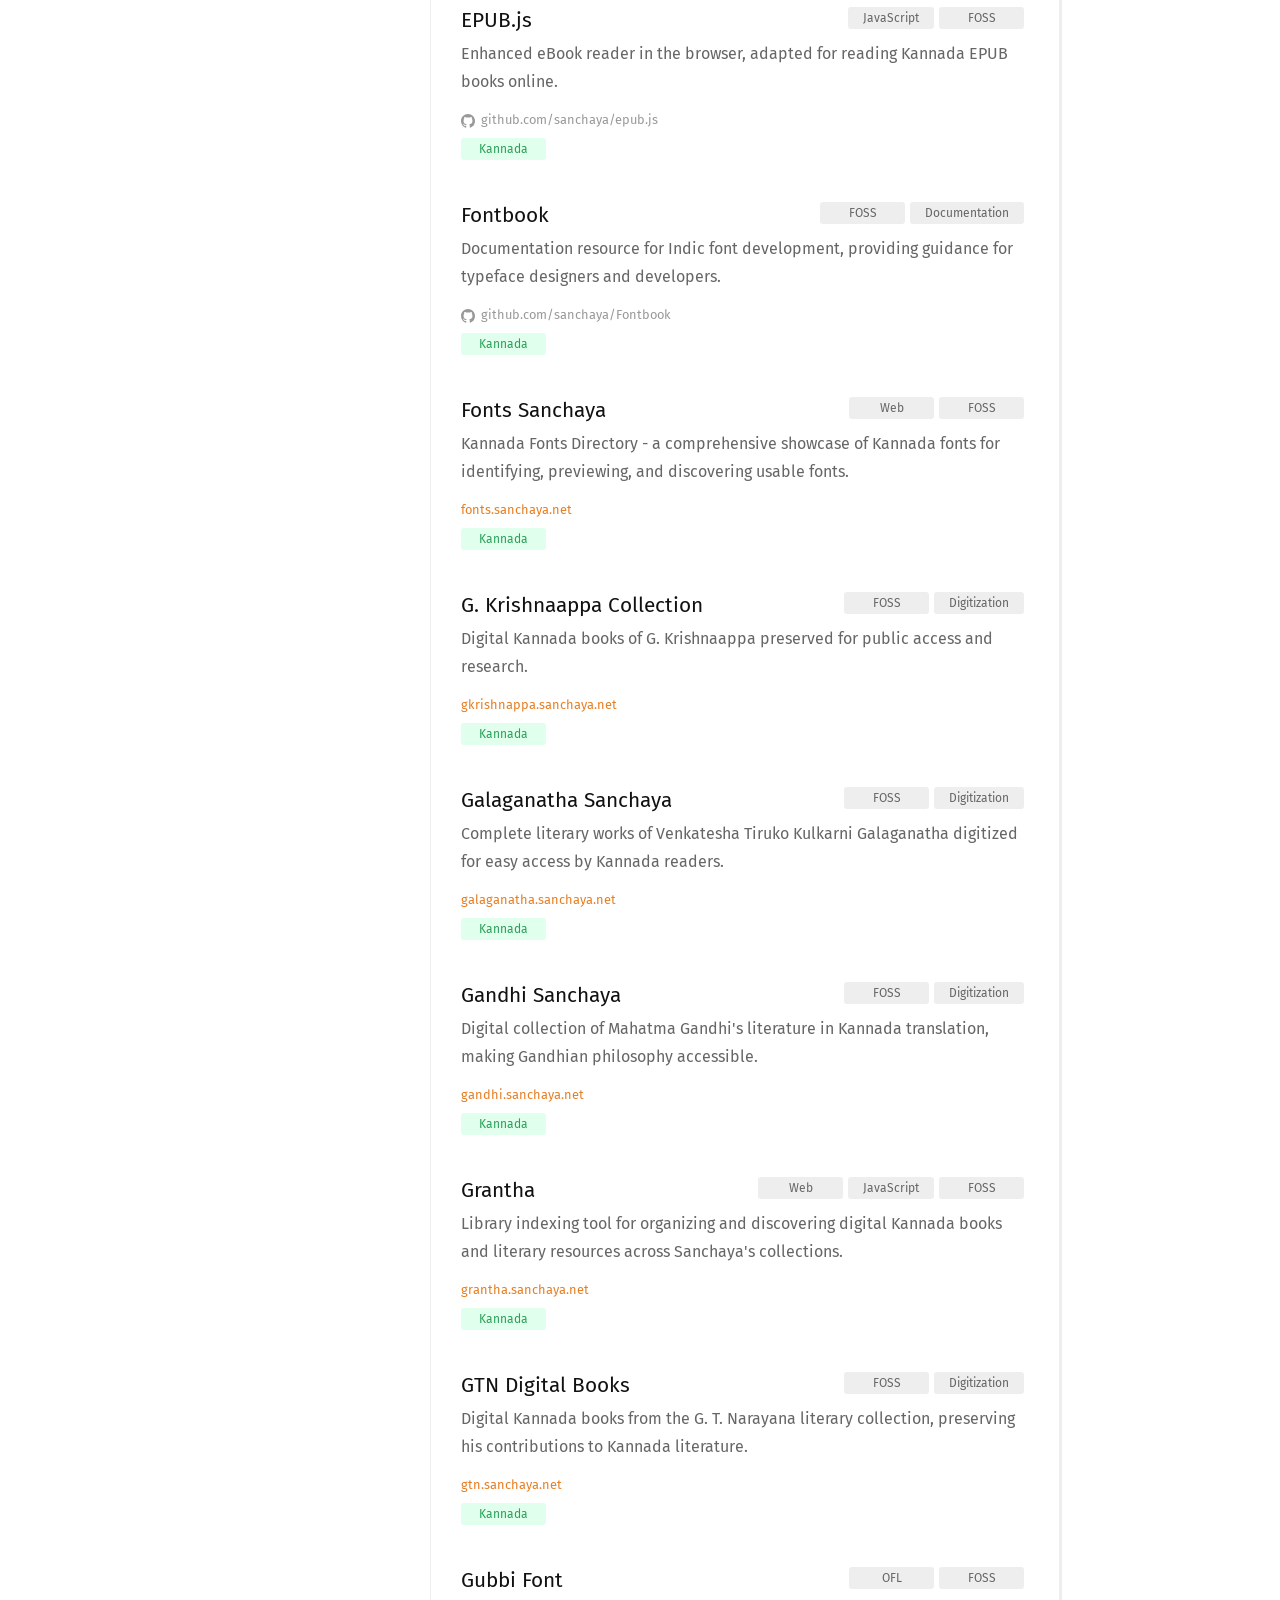
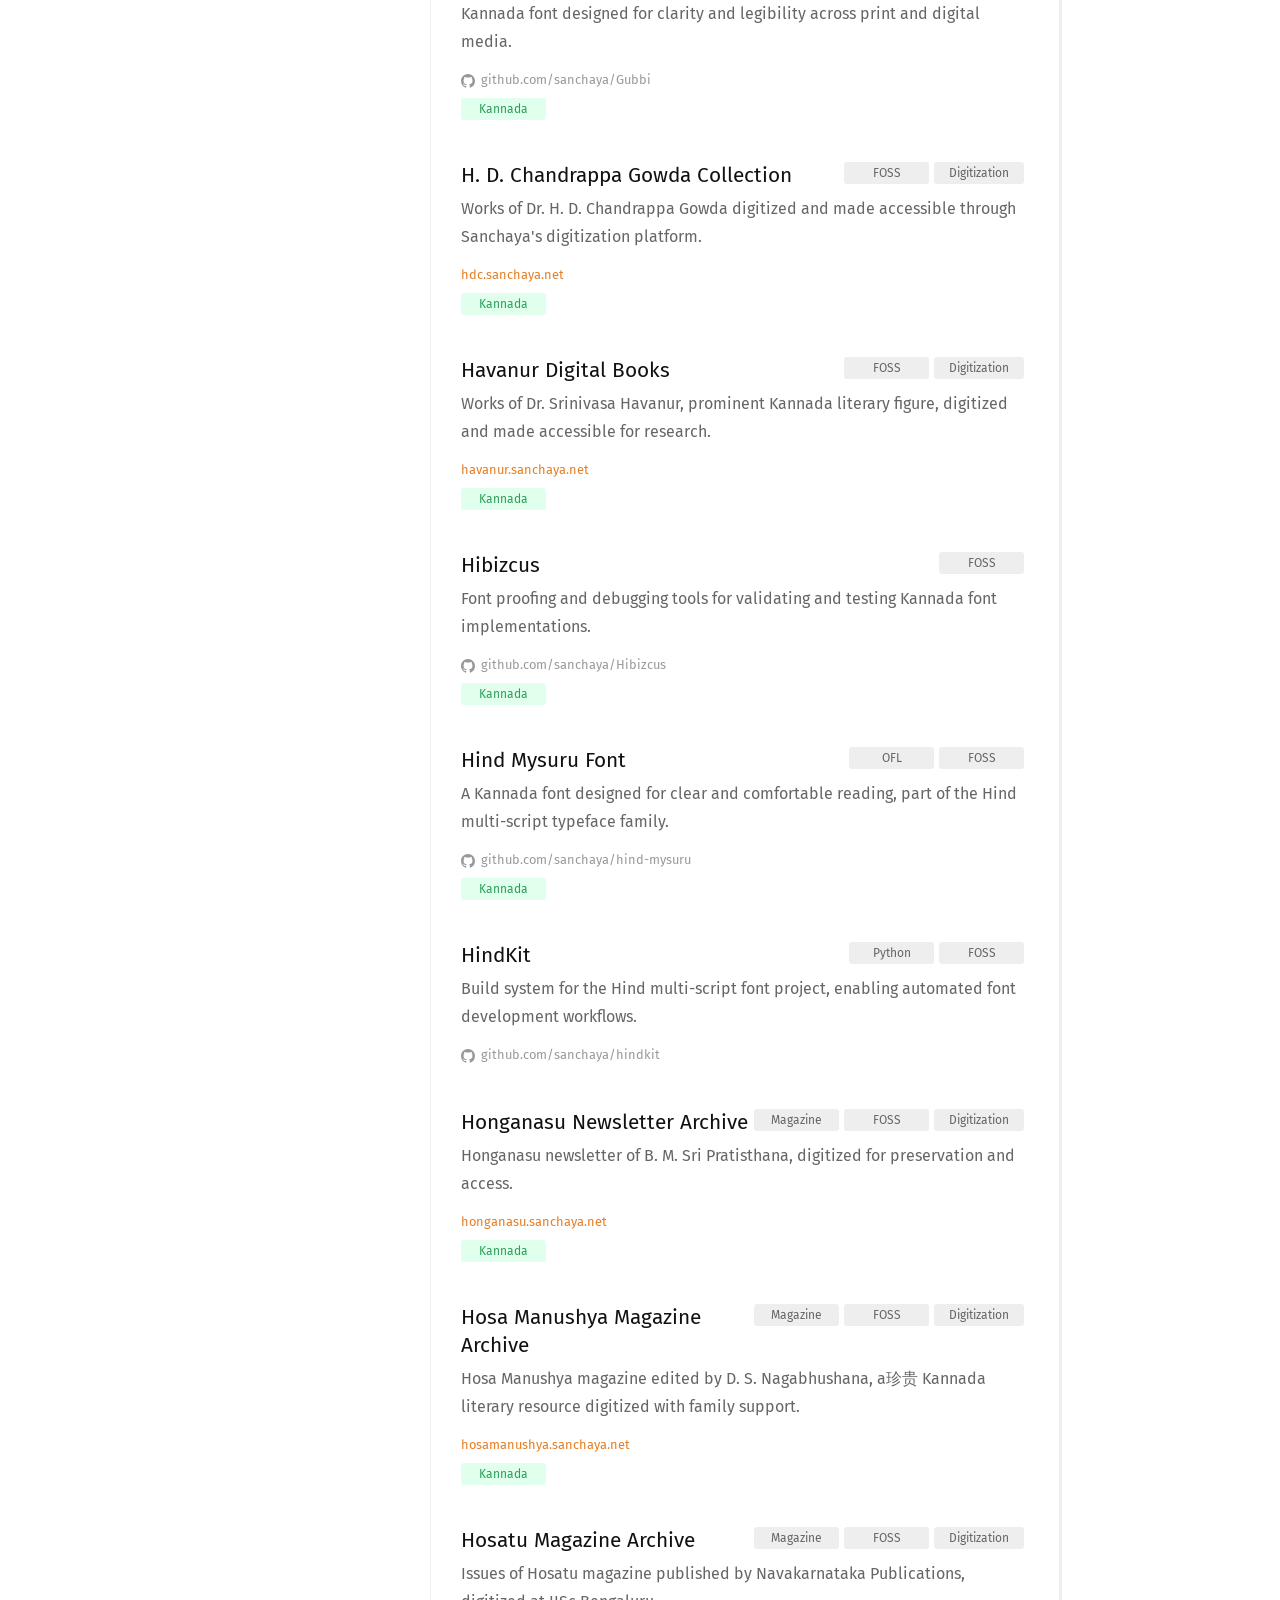
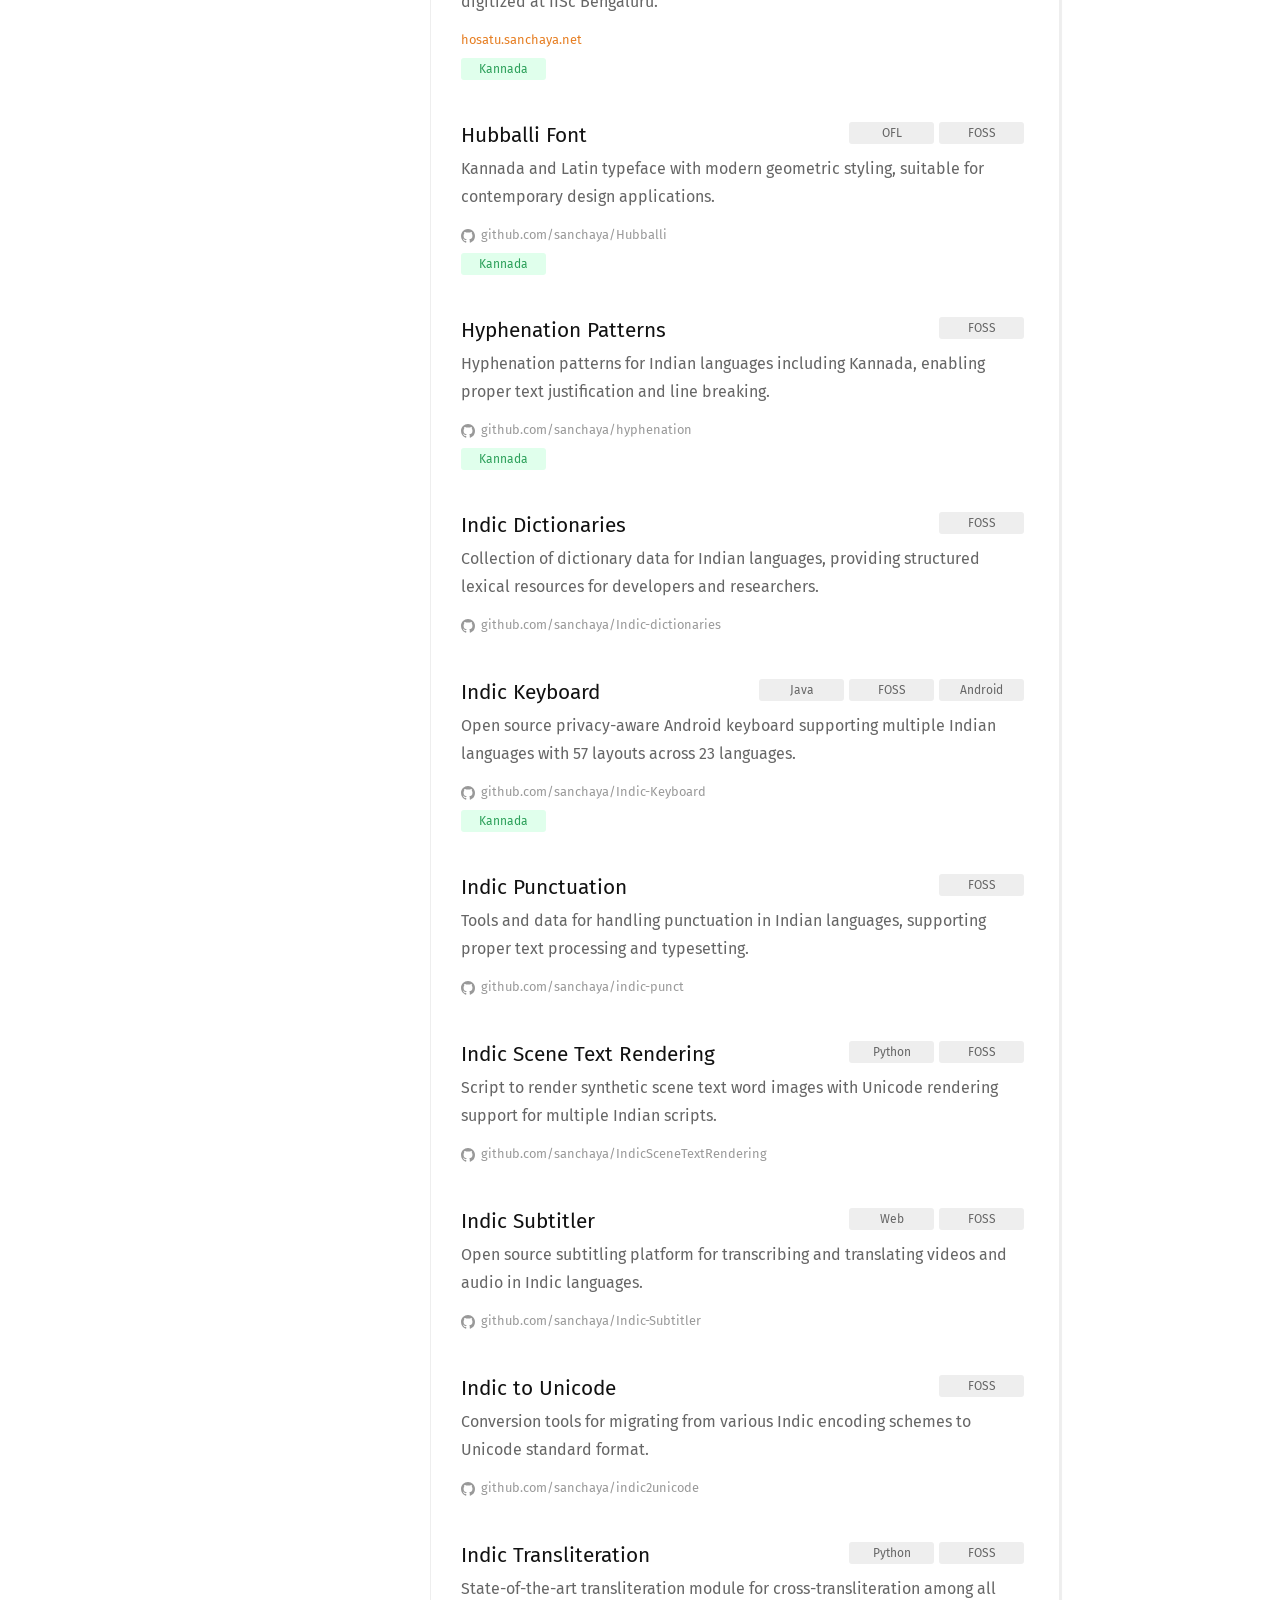
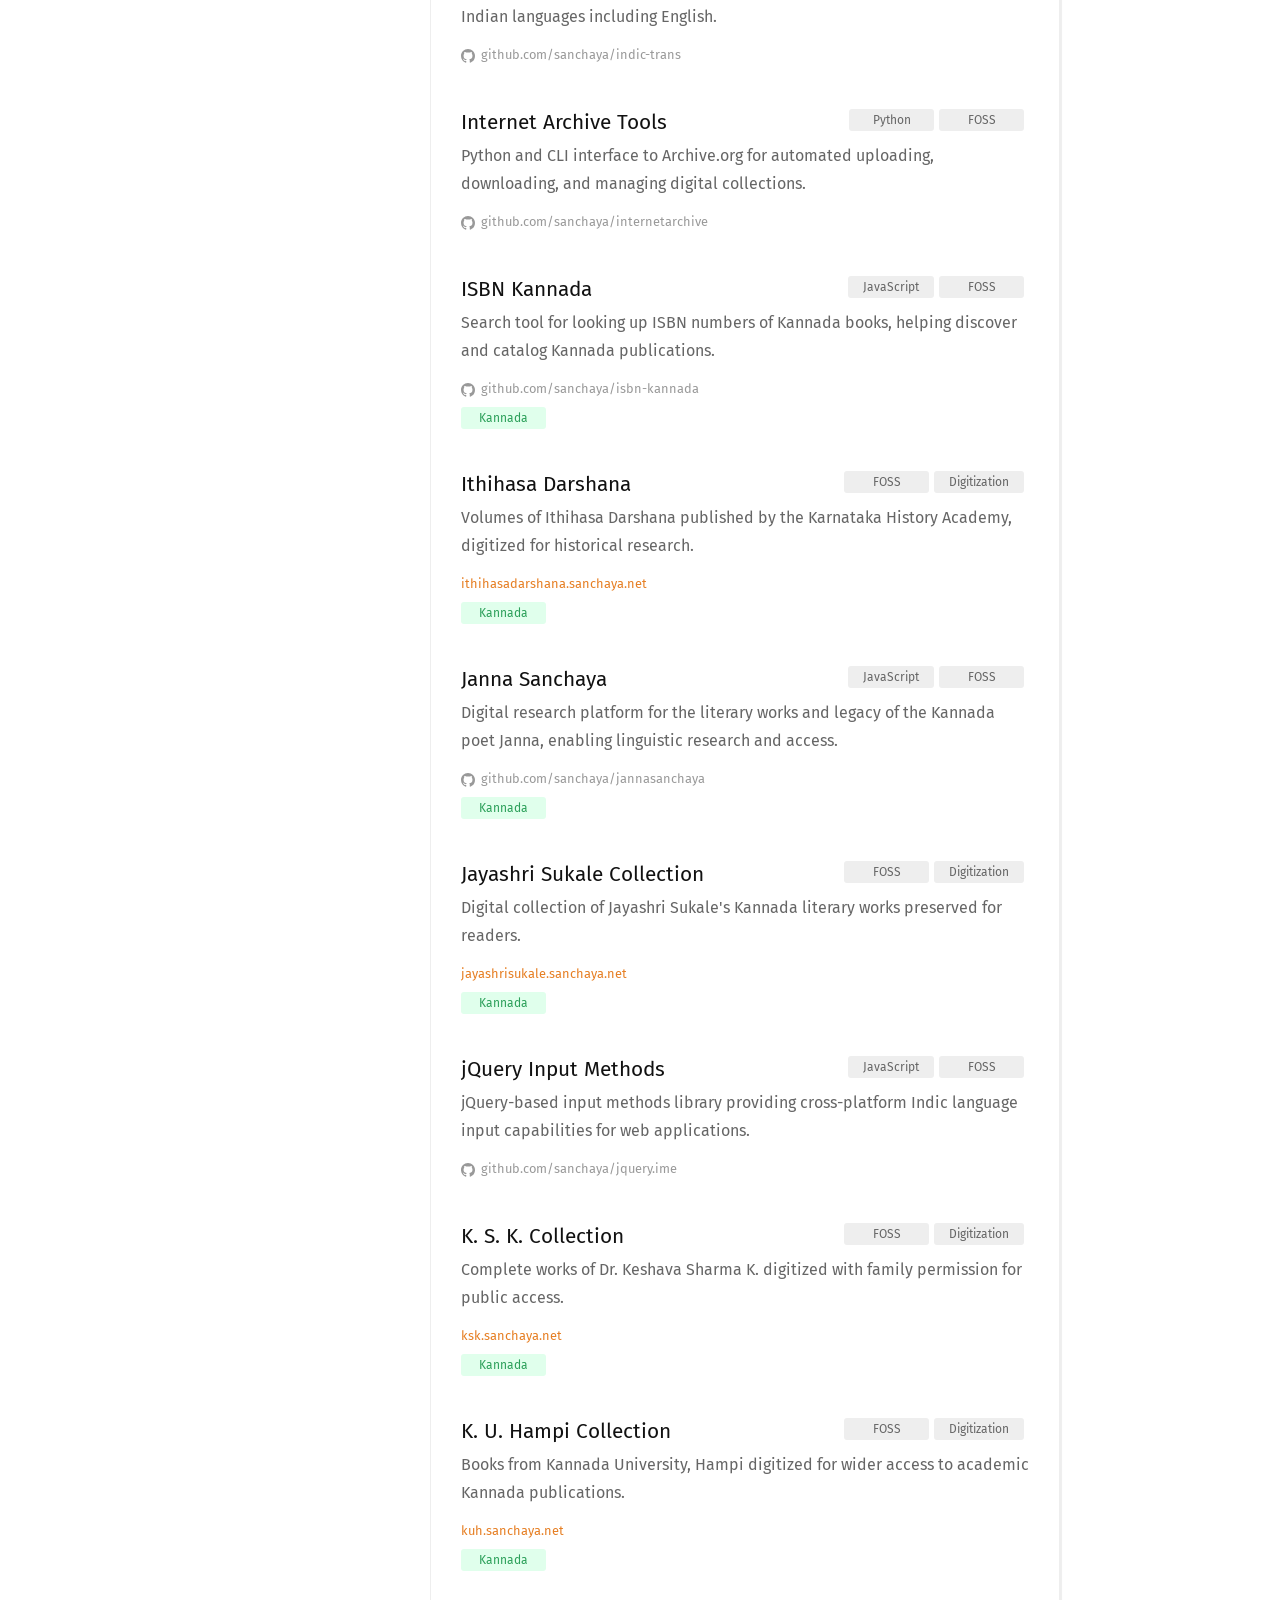
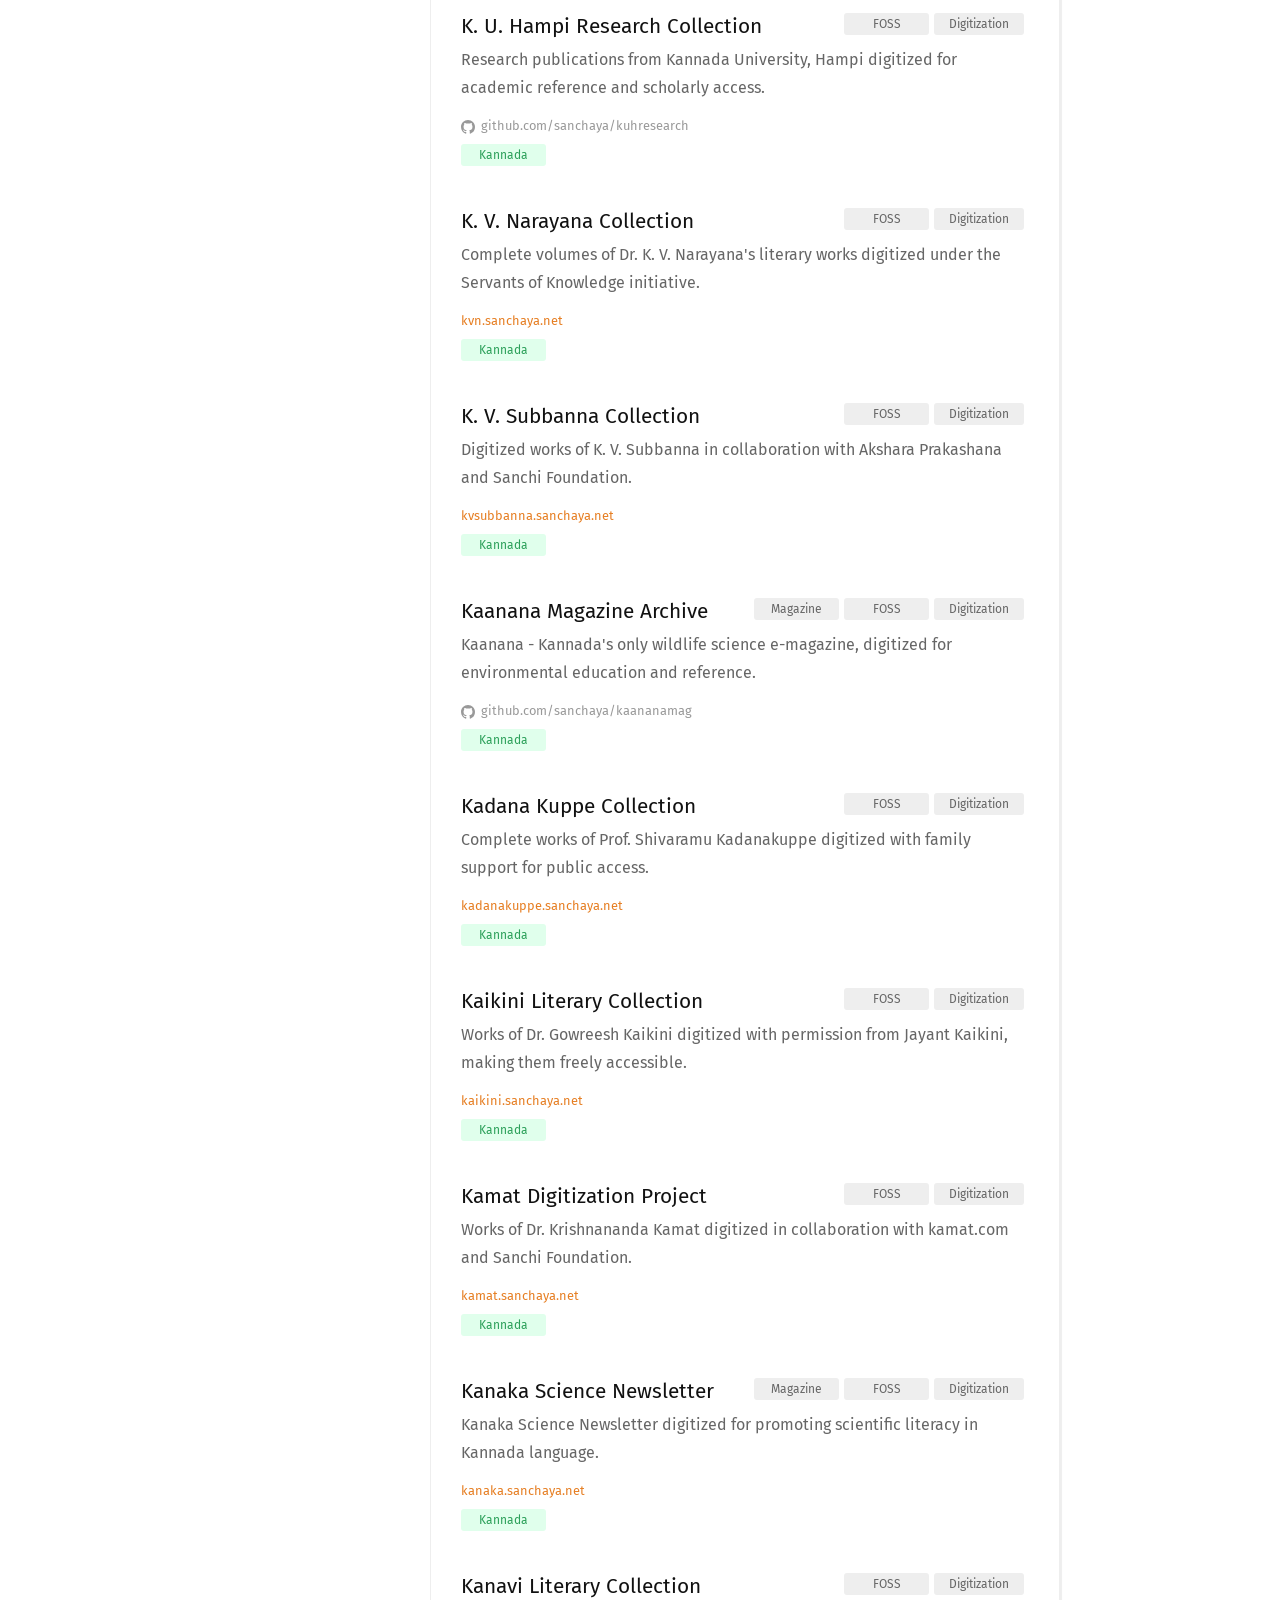
==== commit 0778748d: "Deploying to gh-pages from @ sanchaya/sanchaya.github.io@a7717d285d5f312299969f66412ee47f2daa01a8 🚀" ====
--- a/index.html
+++ b/index.html
@@ -25,7 +25,7 @@
 		<header class="header">
 			<a href="#" id="burger"><span></span><span></span><span></span></a>
 			<div class="logo">
-				<a href="/"><img src="https://fonts.sanchaya.net/img/sanchaya-logo.png" alt="Sanchaya" /></a>
+				<a href="/"><img src="https://fonts.sanchaya.net/img/app-icon-light.png" alt="Sanchaya" /></a>
 				<p class="slogan">Projects from Sanchaya — maintained and tracked for Kannada language technology developments across FOSS.</p>
 			</div>
 			<div class="intro">
--- a/static/style.css
+++ b/static/style.css
@@ -66,8 +66,21 @@
 	display: flex;
 	margin-bottom: 15px;
 }
+	.logo {
+		display: flex;
+		align-items: center;
+		gap: 12px;
+	}
 	.logo a {
 		border: 0;
+		line-height: 0;
+	}
+	.logo img {
+		height: 48px;
+		width: auto;
+	}
+	.slogan {
+		margin: 0;
 	}
 	#burger {
 		float: right;
